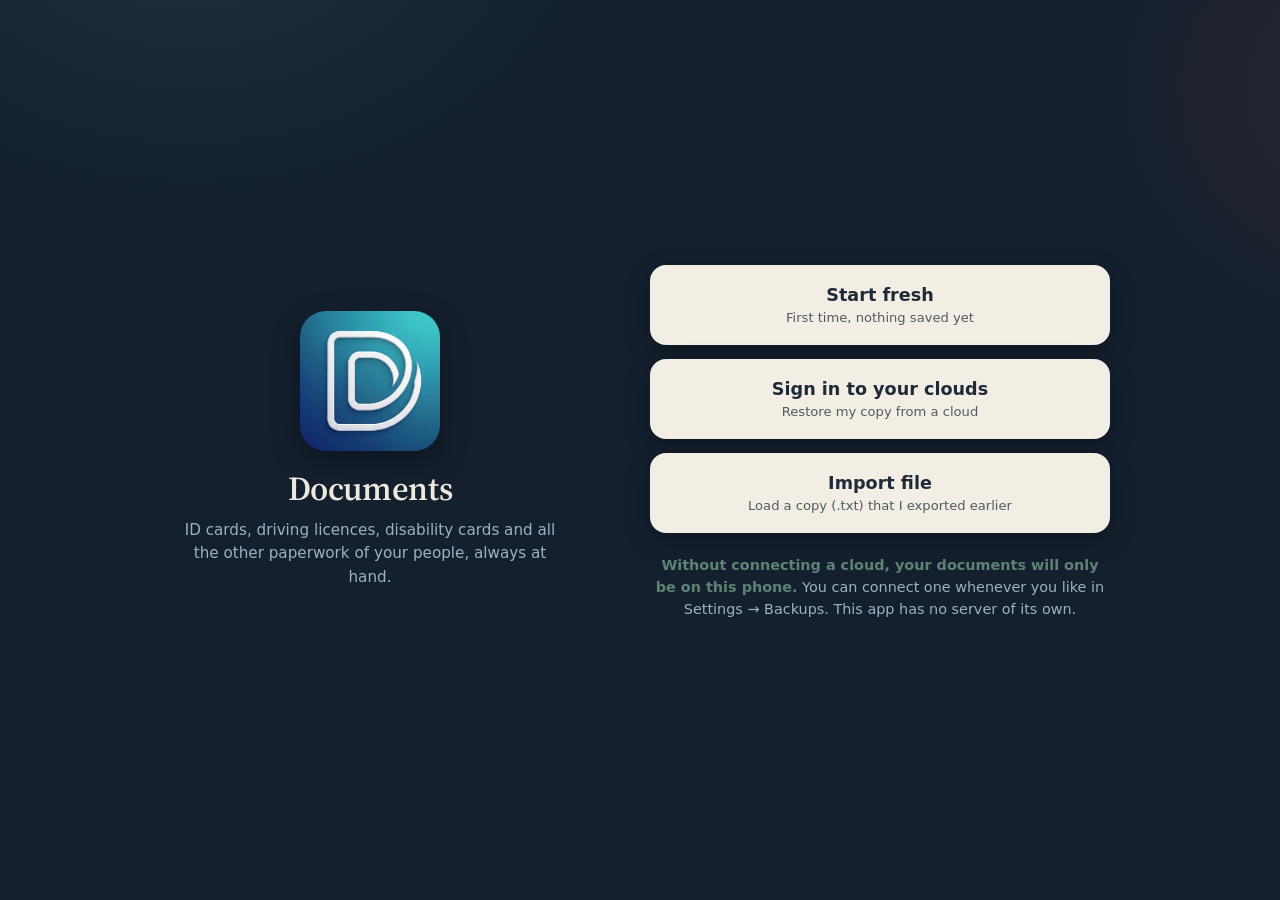
==== index.html @ f0983338 "varios Co-Authored-By: Claude Code <noreply@anthropic.com>" ====
<!DOCTYPE html>
<html lang="es">
<head>
<meta charset="UTF-8">
<meta name="viewport" content="width=device-width, initial-scale=1, viewport-fit=cover">
<title>Documentación</title>
<meta name="description" content="Gestiona el DNI, carnet de conducir, tarjeta de discapacidad y otros documentos de tu familia. Todo se guarda en tu móvil y, si quieres, también en tu propia nube.">
<meta name="theme-color" content="#14202E">
<meta name="mobile-web-app-capable" content="yes">
<meta name="apple-mobile-web-app-capable" content="yes">
<meta name="apple-mobile-web-app-status-bar-style" content="black-translucent">
<meta name="apple-mobile-web-app-title" content="Documentación">
<script>
(function(){
  try {
    var t = localStorage.getItem('documentacion_tema') || 'oscuro';
    var modo = t === 'auto' ? (window.matchMedia('(prefers-color-scheme: dark)').matches ? 'oscuro' : 'claro') : t;
    if (modo === 'claro') document.documentElement.setAttribute('data-tema', 'claro');
  } catch (e) {}
  try {
    var tx = localStorage.getItem('documentacion_texto');
    if (tx && /^(85|92|100|110|120)$/.test(tx)) document.documentElement.style.fontSize = tx + '%';
  } catch (e) {}
  try {
    // Este móvil ya tiene documentos guardados: la pantalla de bienvenida no se va a usar (el
    // script principal, más abajo, entra directo a la app). Se oculta ya mismo, antes de que el
    // navegador llegue a pintar nada: si no, cuando la carga tarda un poco (primera vez que se
    // guarda en caché el service worker, o un móvil lento) se alcanza a ver un parpadeo de la
    // bienvenida antes de pasar a los documentos.
    if (localStorage.getItem('documentacion_datos_cache')) document.documentElement.setAttribute('data-hay-datos', '1');
  } catch (e) {}
  try {
    // Primera vez de verdad en este móvil (nunca se guardó nada ni se eligió idioma). Si el
    // idioma del propio móvil ya es uno de los que tenemos, se pone solo, sin preguntar. Solo se
    // pregunta cuando el idioma del móvil es otro distinto. Con datos guardados de antes de que
    // esto existiera no se pregunta nunca (esas personas ya usan la app; pueden cambiarlo en Ajustes).
    if (!localStorage.getItem('documentacion_idioma') && !localStorage.getItem('documentacion_datos_cache')) {
      var idiomasApp = ['es', 'en', 'ca', 'it', 'fr', 'de'];
      var idiomaMovil = ((navigator.language || (navigator.languages && navigator.languages[0]) || '') + '').toLowerCase().slice(0, 2);
      if (idiomasApp.indexOf(idiomaMovil) >= 0) localStorage.setItem('documentacion_idioma', idiomaMovil);
      else document.documentElement.setAttribute('data-preguntar-idioma', '1');
    }
  } catch (e) {}
  try {
    var i = localStorage.getItem('documentacion_idioma');
    if (i === 'en' || i === 'ca' || i === 'it' || i === 'fr' || i === 'de') {
      document.documentElement.lang = i;
      // hasta que la app pone los textos en su idioma no se enseña nada (así no se ve un instante en castellano)
      var ocultar = document.createElement('style'); ocultar.id = 'ocultar-idioma'; ocultar.textContent = 'body{visibility:hidden}';
      document.head.appendChild(ocultar);
      setTimeout(function () { var o = document.getElementById('ocultar-idioma'); if (o) o.remove(); }, 2500); // por si algo falla
    }
  } catch (e) {}
  // Estilo (skin): se activa antes de pintar para que no haya parpadeo, y se cargan sus letras.
  window.__fuentesSkin = {
    pasaporte: 'family=Cormorant+Garamond:wght@600;700&family=Lato:wght@400;700&family=Cinzel:wght@700;800',
    carpeta: 'family=Bitter:wght@600;700&family=Special+Elite',
    nordico: 'family=Outfit:wght@400;500;600&family=Josefin+Sans:wght@600;700',
    bosque: 'family=Fraunces:wght@600;700&family=Nunito:wght@500;700',
    pixeles: 'family=Pixelify+Sans:wght@400&family=Press+Start+2P&family=Silkscreen:wght@400;700',
    neon: 'family=Orbitron:wght@600;800&family=Rajdhani:wght@500;600;700&family=Yellowtail',
    chicle: 'family=Fredoka:wght@500;600;700&family=Bagel+Fat+One',
    comic: 'family=Bangers&family=Comic+Neue:wght@400;700&family=Luckiest+Guy',
    metalico: 'family=Orbitron:wght@700;800&family=Share+Tech+Mono'
  };
  window.__cargarFuentesSkin = function (id) {
    var q = window.__fuentesSkin[id];
    if (!q || document.getElementById('fuentes-skin-' + id)) return;
    var l = document.createElement('link');
    l.id = 'fuentes-skin-' + id; l.rel = 'stylesheet';
    l.href = 'https://fonts.googleapis.com/css2?' + q + '&display=swap';
    document.head.appendChild(l);
  };
  // Estilos con sus propias imágenes de fondo (border-image, máscaras…): el navegador solo las
  // pide la primera vez que pinta algo que las usa, así que la primera vez que aparece un botón o
  // una ficha nuevos en la pantalla (al cambiar de pantalla, no solo al abrir la app) se ve un
  // salto mientras carga. Pidiéndolas ya (con un Image(), sin ponerlas en ningún sitio) quedan en
  // la caché de imágenes del navegador y, cuando de verdad hagan falta, se pintan al momento.
  window.__imagenesSkin = {
    metalico: ['skin-metalico-panel.webp', 'skin-metalico-marco.webp', 'skin-metalico-placa.webp', 'skin-metalico-placa-marco.webp', 'skin-metalico-placa-cat.webp', 'skin-metalico-pozo.svg', 'skin-metalico-fondo.webp']
  };
  window.__cargarImagenesSkin = function (id) {
    var lista = window.__imagenesSkin[id];
    if (!lista || window['__imagenesSkinCargadas_' + id]) return;
    window['__imagenesSkinCargadas_' + id] = true;
    lista.forEach(function (src) { var img = new Image(); img.src = src; });
  };
  try {
    var s = localStorage.getItem('documentacion_skin');
    if (s && window.__fuentesSkin[s]) { document.documentElement.setAttribute('data-skin', s); window.__cargarFuentesSkin(s); window.__cargarImagenesSkin(s); }
  } catch (e) {}
})();
</script>
<link rel="manifest" href="manifest.json">
<link rel="icon" href="icono.png">
<link rel="apple-touch-icon" href="icono.png">
<link rel="preconnect" href="https://fonts.googleapis.com">
<link rel="preconnect" href="https://fonts.gstatic.com" crossorigin>
<link href="https://fonts.googleapis.com/css2?family=Poppins:wght@600;700&family=Source+Serif+4:wght@500;600;700&display=swap" rel="stylesheet">
<script src="https://accounts.google.com/gsi/client" async defer></script>
<style>
  :root{
    --ink:#14202E;
    --ink-2:#1E2F42;
    --ink-3:#28405A;
    --paper:#F2EEE3;
    --stamp:#C1502E;
    --stamp-dark:#9C3D24;
    --seal:#5C8374;
    --amber:#C48A2E;
    --azul:#4A7BA6;
    --morado:#8A6FB0;
    --text-light:#EDE9DE;
    --text-dim:#9FB0C3;
    --text-ink:#1E2A38;
    --borde-sutil:rgba(255,255,255,.06);
    --borde:rgba(255,255,255,.14);
    --borde-fuerte:rgba(255,255,255,.22);
    --topbar-fondo:rgba(40,64,90,.92);
    --sans: 'Inter', -apple-system, BlinkMacSystemFont, 'Segoe UI', system-ui, sans-serif;
    --serif: 'Source Serif 4', 'Iowan Old Style', Georgia, 'Times New Roman', serif;
    --safe-b: env(safe-area-inset-bottom, 0px);
    --safe-t: env(safe-area-inset-top, 0px);
    /* Estilo (skin): forma, letra y detalles que cambian de un estilo a otro. Estos son los del
       estilo Clásico; cada estilo los redefine en su bloque [data-skin="…"] (más abajo). */
    --sobre-acento:var(--paper);        /* texto sobre botones de color de acento */
    --r-pill:999px;                     /* botones y etiquetas en píldora */
    --r-chip:999px;
    --r-avatar:32px;                    /* fichas de persona */
    --r-avatar-mini:12px;               /* foto de persona pequeña */
    --r-tarjeta:16px;                   /* fichas de documento, categorías, botones grandes */
    --r-miniatura:11px;
    --r-boton:10px;
    --r-campo:9px;
    --r-grupo:18px;                     /* paneles de Ajustes */
    --r-modal:18px;
    --r-caja:12px;                      /* cajitas de iconos */
    --r-marca:10px;                     /* icono de la app en la barra */
    --r-app-login:26px;
    --r-redondo:50%;                    /* botones redondos de la barra */
    --sombra-ficha:0 10px 24px rgba(0,0,0,.32);
    --fuente-marca:'Poppins', var(--sans);
    --fondo-login:
      radial-gradient(700px 500px at 15% -10%, rgba(92,131,116,.16), transparent 60%),
      radial-gradient(600px 500px at 110% 10%, rgba(193,80,46,.14), transparent 55%),
      var(--ink);
  }
  html[data-tema="claro"]{
    --ink:#F2F3F5;
    --ink-2:#E6E7EB;
    --ink-3:#D8DADF;
    --text-light:#1E2A38;
    --text-dim:#6B7280;
    --borde-sutil:rgba(20,26,36,.07);
    --borde:rgba(20,26,36,.15);
    --borde-fuerte:rgba(20,26,36,.24);
    --topbar-fondo:rgba(216,218,223,.92);
  }
  *{
    box-sizing:border-box; -webkit-tap-highlight-color:transparent;
    -webkit-touch-callout:none; user-select:none; -webkit-user-select:none;
  }
  input, textarea, [contenteditable]{ -webkit-touch-callout:default; user-select:text; -webkit-user-select:text; }
  html{ -webkit-text-size-adjust:100%; text-size-adjust:100%; }
  html,body{ height:100%; overscroll-behavior-x:contain; overscroll-behavior-y:contain; background:var(--ink); touch-action:pan-x pan-y; }
  body{
    margin:0; font-family:var(--sans); background:var(--ink); color:var(--text-light);
    -webkit-font-smoothing:antialiased; transition:background-color .2s ease, color .2s ease;
    isolation:isolate; /* para que un ::before con z-index:-1 (motivos de fondo) quede sobre el fondo propio y bajo el contenido, no oculto detrás de todo */
  }
  h1,h2,h3,.serif{ font-family:var(--serif); }
  button{ font-family:inherit; }
  img{ max-width:100%; display:block; }
  .hidden{ display:none !important; }
  .visually-hidden{ position:absolute; width:1px; height:1px; overflow:hidden; clip:rect(0 0 0 0); white-space:nowrap; }
  button:focus-visible, input:focus-visible, [tabindex]:focus-visible{ outline:2px solid var(--seal); outline-offset:2px; }
  @media (prefers-reduced-motion:reduce){ *{ animation-duration:.001ms !important; transition-duration:.001ms !important; } }

  html[data-preguntar-idioma] #vista-login{ display:none; }
  html[data-hay-datos] #vista-login{ display:none; }
  #vista-idioma{
    position:fixed; inset:0; overflow:hidden; display:flex; flex-direction:column; align-items:center; justify-content:center;
    padding:32px 24px; text-align:center; background:var(--fondo-login);
  }
  html:not([data-preguntar-idioma]) #vista-idioma{ display:none; }
  /* Contenido de las pantallas de inicio: se reduce (zoom) lo justo para caber sin scroll, ver ajustarPantallasInicio */
  .inicio-ajuste{ display:flex; flex-direction:column; align-items:center; width:100%; }
  #vista-idioma .lead-idiomas{ max-width:320px; color:var(--text-dim); line-height:1.6; margin:0 0 30px; font-size:.95rem; }
  #vista-idioma .lead-idiomas span{ display:block; }
  .btn-idioma-inicio{ display:flex; align-items:center; justify-content:center; gap:10px; }
  .bandera-idioma{ display:block; flex:none; border-radius:50%; overflow:hidden; box-shadow:0 0 0 1px rgba(0,0,0,.15); }
  .bandera-idioma svg{ display:block; width:100%; height:100%; }
  .bandera-idioma-inicio{ width:30px; height:30px; }
  #vista-login{
    position:fixed; inset:0; overflow:hidden; display:flex; flex-direction:column; align-items:center; justify-content:center;
    padding:32px 24px; text-align:center;
    background:var(--fondo-login);
  }
  .icono-login{ width:96px; height:96px; border-radius:var(--r-app-login); margin-bottom:22px; box-shadow:0 10px 28px rgba(0,0,0,.35); }
  #vista-login h1{ font-size:2.1rem; margin:0 0 10px; letter-spacing:-.01em; font-weight:600; }
  #vista-login p.lead{ max-width:320px; color:var(--text-dim); line-height:1.55; margin:0 0 30px; font-size:.95rem; }
  .btn-google{
    display:flex; align-items:center; gap:12px; background:var(--paper); color:var(--text-ink);
    border:none; border-radius:var(--r-pill); padding:14px 26px; font-size:1rem; font-weight:600;
    cursor:pointer; box-shadow:0 8px 24px rgba(0,0,0,.25);
  }
  .login-nota{ margin-top:20px; max-width:320px; font-size:.9rem; color:var(--text-dim); line-height:1.5; }
  .login-nota strong{ color:var(--seal); font-weight:600; }
  /* ===== Ajustes ===== */
  .ajustes{ display:flex; flex-direction:column; gap:18px; }
  .ajustes .asa{ width:38px; height:4px; border-radius:2px; background:var(--borde-fuerte); margin:-10px auto -4px; }
  .ajustes .ajustes-titulo{ margin:0; font-size:1.6rem; font-weight:600; letter-spacing:-.015em; line-height:1.1; }
  .ajustes .etiqueta{ margin:0 0 8px 4px; font-size:.82rem; font-weight:600; color:var(--text-dim); }

  /* El sello: estado real de las copias. Es lo único que llama la atención. */
  .ajustes .bloque-copias{ display:flex; flex-direction:column; gap:16px; }
  .ajustes .sello-copias{ display:flex; align-items:center; gap:16px; min-height:88px; }
  .sello{ --tono:var(--seal); flex:none; width:88px; height:88px; color:var(--tono); transform:rotate(-7deg); }
  .sello.ok{ --tono:var(--seal); }
  .sello.aviso{ --tono:var(--amber); }
  .sello.sin{ --tono:var(--stamp); }
  .sello.copiando{ --tono:var(--azul); }
  .sello .aro{ fill:color-mix(in srgb, var(--tono) 13%, transparent); stroke:var(--tono); stroke-width:3; }
  .sello .hilo{ fill:none; stroke:var(--tono); stroke-width:1.6; stroke-dasharray:1.5 5.5; stroke-linecap:round; }
  .sello .signo{ fill:none; stroke:var(--tono); stroke-width:5; stroke-linecap:round; stroke-linejoin:round; }
  .sello.sellar{ animation:sellar .42s cubic-bezier(.2,.9,.3,1.15) both; }
  @keyframes sellar{
    from{ transform:rotate(-17deg) scale(1.45); opacity:0; }
    to{ transform:rotate(-7deg) scale(1); opacity:1; }
  }
  .ajustes .texto-sello{ min-width:0; }
  .ajustes .titular-sello{ font-family:var(--serif); font-size:1.4rem; font-weight:600; line-height:1.12; letter-spacing:-.01em; }
  .ajustes .detalle-sello{ margin:5px 0 0; font-size:.88rem; line-height:1.4; color:var(--text-dim); }
  .ajustes .ultima-sync{ margin:8px 0 0; font-size:.76rem; line-height:1.4; color:var(--text-dim); }

  /* Listas agrupadas: un solo panel con filas separadas por una línea fina */
  .ajustes .grupo{ background:var(--ink-3); border:1px solid var(--borde-sutil); border-radius:var(--r-grupo); overflow:hidden; }
  .ajustes .grupo > * + *{ border-top:1px solid var(--borde-sutil); }
  html[data-tema="claro"] .ajustes .grupo{ background:#fff; border-color:var(--borde); }
  html[data-tema="claro"] .ajustes .fila-accion:active{ background:var(--ink); }

  .fila-prov{
    display:grid; grid-template-columns:44px minmax(0,1fr); align-items:center; column-gap:12px; row-gap:10px;
    padding:12px 14px;
  }
  .marca-prov{ width:44px; height:44px; border-radius:calc(var(--r-caja) + 1px); background:#fff; display:flex; align-items:center; justify-content:center; box-shadow:0 1px 3px rgba(0,0,0,.18); }
  .info-prov{ display:flex; flex-direction:column; min-width:0; gap:1px; }
  .info-prov strong{ font-size:.96rem; font-weight:600; color:var(--text-light); }
  .info-prov .correo-prov{ font-size:.78rem; color:var(--text-dim); overflow:hidden; text-overflow:ellipsis; white-space:nowrap; }
  .estado-prov{ display:flex; align-items:center; gap:6px; font-size:.78rem; color:var(--text-dim); }
  .estado-prov .punto-estado{ width:8px; height:8px; border-radius:50%; background:var(--text-dim); flex:none; opacity:.6; }
  .estado-prov.ok .punto-estado{ background:var(--seal); opacity:1; }
  .estado-prov.copiando .punto-estado{ background:var(--azul); opacity:1; }
  .estado-prov.aviso{ color:#E0897A; }
  .estado-prov.aviso .punto-estado{ background:var(--amber); opacity:1; }
  /* "Ver carpeta" y Conectar/Reconectar/Desconectar, uno al lado del otro, en su propia fila
     a todo el ancho de la ficha (debajo del logo también) — así el nombre/email de arriba
     tienen todo el ancho para respirar, sin un botón detrás empujándolos. */
  .fila-botones-prov{ grid-column:1/-1; display:flex; gap:8px; }
  .fila-botones-prov .btn-prov{ flex:1; }
  .btn-prov{ border-radius:var(--r-pill); padding:7px 13px; font-size:.78rem; font-weight:600; cursor:pointer; border:1px solid var(--borde); background:transparent; color:var(--text-dim); }
  .btn-prov.primario{ background:var(--stamp); border-color:var(--stamp); color:var(--sobre-acento); }
  .btn-prov:active{ transform:scale(.97); }

  .fila-accion{ display:grid; grid-template-columns:38px minmax(0,1fr); align-items:center; gap:14px; width:100%; padding:10px 14px; background:none; border:none; color:var(--text-light); text-align:left; cursor:pointer; font-size:.96rem; }
  .fila-accion:active{ background:var(--ink-2); }
  .fila-accion strong{ display:block; font-weight:600; }
  .fila-accion small{ display:block; margin-top:2px; font-size:.78rem; line-height:1.35; color:var(--text-dim); }
  .icono-accion{ width:38px; height:38px; border-radius:calc(var(--r-caja) - 1px); display:flex; align-items:center; justify-content:center; color:#fff; }
  .icono-accion.verde{ background:var(--seal); }
  .icono-accion.azul{ background:var(--azul); }
  .icono-accion.ambar{ background:var(--amber); }
  .icono-accion.morado{ background:var(--morado); }

  /* Apariencia: se elige viendo cómo queda */

  /* Cerrar sesión: una fila más de la lista, en rojo, con la versión a la derecha */
  .fila-accion.salir{ grid-template-columns:38px minmax(0,1fr) auto; }
  .fila-accion.salir strong{ color:#E0897A; }
  .icono-accion.rojo{ background:rgba(224,137,122,.16); color:#E0897A; }
  .fila-accion .version-fila{ font-size:.74rem; color:var(--text-dim); font-variant-numeric:tabular-nums; white-space:nowrap; }
  html[data-tema="claro"] .fila-accion.salir strong, html[data-tema="claro"] .estado-prov.aviso{ color:#B3432A; }
  html[data-tema="claro"] .icono-accion.rojo{ background:rgba(179,67,42,.11); color:#B3432A; }
  /* Cabecera de la hoja: el asa y el título son la zona por la que se arrastra para cerrar */
  .ajustes .cabecera-hoja{ margin:-22px -22px -4px; padding:10px 22px 4px; }
  .ajustes .cabecera-hoja .asa{ width:42px; height:5px; border-radius:3px; background:var(--borde-fuerte); margin:0 auto 12px; }
  .ajustes .fila-titulo{ display:flex; align-items:center; gap:6px; }
  .ajustes .btn-atras-ajustes{ flex:none; width:36px; height:36px; margin-left:-8px; border:none; border-radius:50%; background:none; color:var(--text-light); display:flex; align-items:center; justify-content:center; cursor:pointer; }
  .ajustes .btn-atras-ajustes:active{ background:var(--ink-3); }
  /* Al abrir Ajustes la hoja sube desde abajo (solo la animación de entrada: así no pisa el arrastre) */
  .modal.sube{ animation:subirHoja .36s cubic-bezier(.2,.85,.25,1) backwards; }
  .modal-fondo.entra{ animation:aparecerFondo .3s ease backwards; }
  @keyframes subirHoja{ from{ transform:translateY(100%); } to{ transform:translateY(0); } }
  @keyframes aparecerFondo{ from{ opacity:0; } to{ opacity:1; } }

  .icono-accion.tema{ background:linear-gradient(135deg, #1E2F42 50%, #F2EEE3 50%); }

  /* Apariencia: cada modo con una maqueta de cómo se ve la app */
  .lista-temas{ display:flex; flex-direction:column; gap:14px; }
  .opcion-tema{ position:relative; display:flex; flex-direction:column; gap:10px; width:100%; padding:10px; background:var(--ink-3); border:2px solid transparent; border-radius:calc(var(--r-grupo) + 2px); color:var(--text-light); text-align:left; cursor:pointer; }
  html[data-tema="claro"] .opcion-tema{ background:#fff; border-color:var(--borde-sutil); }
  .opcion-tema.activa{ border-color:var(--stamp); box-shadow:0 0 0 3px color-mix(in srgb, var(--stamp) 22%, transparent); }
  .opcion-tema .texto-tema{ display:block; padding:0 4px 2px; }
  .opcion-tema .texto-tema strong{ display:block; font-size:1rem; font-weight:600; }
  .opcion-tema .texto-tema small{ display:block; margin-top:2px; font-size:.8rem; color:var(--text-dim); }
  .opcion-tema .marca-tema{ position:absolute; right:14px; bottom:14px; width:24px; height:24px; border-radius:50%; border:2px solid var(--borde-fuerte); }
  .opcion-tema.activa .marca-tema{ background:var(--stamp) url("data:image/svg+xml,%3Csvg xmlns='http://www.w3.org/2000/svg' viewBox='0 0 24 24' fill='none' stroke='%23F2EEE3' stroke-width='3.4' stroke-linecap='round' stroke-linejoin='round'%3E%3Cpath d='M6 12.5l4 4 8-9'/%3E%3C/svg%3E") center/16px no-repeat; border-color:var(--stamp); }
  .maqueta{ position:relative; display:block; height:138px; border-radius:14px; overflow:hidden; border:1px solid var(--borde); }
  .maqueta .capa{ position:absolute; inset:0; display:flex; flex-direction:column; background:var(--mq-fondo); }
  .mq-oscuro{ --mq-fondo:#14202E; --mq-barra:#28405A; --mq-texto:#EDE9DE; }
  .mq-claro{ --mq-fondo:#F2F3F5; --mq-barra:#D8DADF; --mq-texto:#1E2A38; }
  .maqueta .capa.oscura{ clip-path:polygon(0 0, 58% 0, 42% 100%, 0 100%); }
  .maqueta .capa.clara{ clip-path:polygon(58% 0, 100% 0, 100% 100%, 42% 100%); }
  .mq-barra{ display:flex; align-items:center; gap:6px; height:28px; padding:0 9px; background:var(--mq-barra); flex:none; }
  .mq-logo{ width:15px; height:15px; border-radius:5px; background:#fff; }
  .mq-titulo{ flex:1; max-width:34%; height:5px; border-radius:3px; background:var(--mq-texto); opacity:.85; }
  .mq-boton{ width:14px; height:14px; border-radius:50%; background:var(--mq-fondo); }
  .mq-boton:first-of-type{ margin-left:auto; }
  .mq-cuerpo{ flex:1; display:flex; gap:12px; padding:12px 14px 0; }
  .mq-ficha{ flex:1; display:flex; flex-direction:column; align-items:center; gap:6px; }
  .mq-ficha i{ display:block; width:100%; max-width:52px; aspect-ratio:1; border-radius:14px; }
  .mq-ficha b{ display:block; width:58%; height:4px; border-radius:2px; background:var(--mq-texto); opacity:.7; }
  .mq-ficha.verde i{ background:var(--seal); }
  .mq-ficha.azul i{ background:var(--azul); }
  .mq-ficha.ambar i{ background:var(--amber); }
  .login-bloque{ display:flex; flex-direction:column; align-items:center; width:100%; max-width:320px; }
  .btn-grande{ width:100%; display:flex; flex-direction:column; align-items:center; gap:5px; background:var(--paper); color:var(--text-ink); border:none; border-radius:var(--r-tarjeta); padding:20px 16px; font-size:1.1rem; cursor:pointer; box-shadow:0 8px 24px rgba(0,0,0,.25); margin-bottom:14px; }
  .btn-grande span{ font-size:.82rem; font-weight:400; opacity:.75; }
  .titulo-recuperar{ margin:0 0 4px; font-weight:600; color:var(--text-light); font-size:.95rem; }
  .texto-recuperar{ margin:0 0 6px; color:var(--text-dim); font-size:.85rem; line-height:1.5; }
  #login-nubes .btn-google{ margin-top:10px; width:100%; justify-content:center; }
  .btn-empezar{ background:none; border:none; color:var(--text-dim); font-size:.95rem; font-weight:600; text-decoration:underline; cursor:pointer; padding:10px 14px; }
  /* Pantallas de inicio (idioma y login) en horizontal: dos columnas en vez de una torre. A la izquierda el icono y
     los textos, a la derecha los botones (los de idioma en 2 columnas). Las filas "1fr" de arriba y abajo mantienen
     la columna izquierda compacta y centrada aunque la de botones sea más alta. */
  @media (orientation:landscape) and (min-aspect-ratio:11/10){
    #vista-idioma, #vista-login{ padding:14px 36px; }
    .inicio-ajuste{ display:grid; grid-template-columns:minmax(0,1fr) minmax(0,1.15fr); grid-template-rows:1fr auto auto auto 1fr; column-gap:clamp(28px, 7vw, 80px); align-items:center; max-width:940px; margin:0 auto; }
    .inicio-ajuste > .icono-login{ grid-column:1; grid-row:2; justify-self:center; width:clamp(72px, 30vh, 140px); height:clamp(72px, 30vh, 140px); margin-bottom:14px; }
    #vista-login h1{ grid-column:1; grid-row:3; margin:0 0 8px; }
    #vista-login p.lead{ grid-column:1; grid-row:4; max-width:none; margin:0; }
    #login-inicio, #login-nubes{ grid-column:2; grid-row:1 / -1; max-width:none; }
    #vista-idioma .lead-idiomas{ grid-column:1; grid-row:3; max-width:none; margin:0; }
    #botones-idioma-inicio{ grid-column:2; grid-row:1 / -1; max-width:none; display:grid; grid-template-columns:1fr 1fr; gap:10px; }
    #botones-idioma-inicio .btn-grande{ margin-bottom:0; }
    .btn-grande{ padding:clamp(10px, 3.4vh, 20px) 16px; margin-bottom:clamp(8px, 2.2vh, 14px); }
    .login-nota{ margin-top:8px; max-width:none; }
  }
  /* Barra inferior de la portada. Sus botones reutilizan .btn-icono-top, así que cada estilo los viste como los de arriba */
  /* Fondo de la barra = --ink-2 y de cada botón = --ink-3 (el mismo escalón que usan los grupos de Ajustes
     sobre el fondo del modal) — con --topbar-fondo, muy parecido a --ink-3, los botones no se distinguían
     nada de la barra en la mayoría de estilos. */
  .barra-inferior{ display:none; position:relative; flex:none; padding:8px 10px calc(10px + var(--safe-b)); background:var(--ink-2); border-top:1px solid var(--borde-sutil); }
  #vista-app:has(#pantalla-personas:not(.hidden)) .barra-inferior,
  #vista-app:has(#pantalla-persona:not(.hidden)) .barra-inferior{ display:block; }
  body.modo-seleccion .barra-inferior{ display:none; } /* la barra de selección (fija, abajo) la sustituye */
  /* La versión queda FUERA de la barra: flota justo encima de ella (a la derecha), sin hacerla más alta */
  .barra-inferior #version-pie{ position:absolute; right:14px; bottom:100%; margin-bottom:4px; font-size:.66rem; color:var(--text-dim); opacity:.75; pointer-events:none; }
  .barra-botones{ display:flex; gap:8px; }
  .btn-icono-top.btn-barra{ flex:1; min-width:0; width:auto; height:auto; border-radius:var(--r-boton); flex-direction:column; gap:4px; padding:9px 0 8px; font-family:inherit; font-size:.68rem; font-weight:600; background:var(--ink-3); position:relative; cursor:pointer; }
  .btn-icono-top.btn-barra svg{ width:24px; height:24px; flex:none; }
  @media (orientation:landscape) and (max-height:520px){
    .barra-inferior{ padding-top:5px; padding-bottom:calc(6px + var(--safe-b)); }
    /* el punto de aviso de Ajustes va a la derecha del nombre */
    .barra-botones #bar-ajustes.aviso-nube::after{ position:static; flex:none; margin-left:-2px; top:auto; right:auto; }
    .btn-icono-top.btn-barra{ flex-direction:row; justify-content:center; gap:8px; padding:6px 0; font-size:.78rem; }
    .btn-icono-top.btn-barra svg{ width:20px; height:20px; }
  }
  /* El aviso ("Toast") sube para no quedar tapado por la barra */
  body:has(#pantalla-personas:not(.hidden)) .toast{ bottom:calc(122px + var(--safe-b)); }
  #btn-ajustes.aviso-nube::after, #bar-ajustes.aviso-nube::after{ content:''; position:absolute; top:8px; right:8px; width:10px; height:10px; border-radius:50%; background:var(--stamp); border:2px solid var(--ink-2); }

  /* Alto de la app: 100dvh, pero sin pasarse nunca del alto real medido por JS (--alto-app, ver
     ajustarAltoApp). En la app instalada en Android la ventana cambia de tamaño justo después de
     abrir (barras del sistema) y en algunos móviles 100dvh se queda con el valor de antes: la app
     medía más que la pantalla y la barra de abajo quedaba metida detrás de la de navegación. */
  #vista-app{ height:100dvh; height:min(100dvh, var(--alto-app, 100dvh)); overflow:hidden; display:flex; flex-direction:column; max-width:560px; margin:0 auto; }
  @media (orientation:landscape){
    #vista-app{ max-width:100%; }
  }

  .topbar{
    position:sticky; top:0; z-index:10;
    display:flex; align-items:center; gap:10px;
    padding:calc(12px + var(--safe-t)) 16px 12px;
    background:var(--topbar-fondo); backdrop-filter:blur(10px);
    border-bottom:1px solid var(--borde-sutil);
    /* Mismo fallo de renderizado que en los avatares: position:sticky +
       backdrop-filter puede dejar una línea sin pintar bien justo en el
       borde superior, pegada a la barra de estado de Android. Forzar su
       propia capa de composición evita el hueco. */
    transform:translateZ(0);
  }
  /* La versión va abajo a la derecha de la pantalla principal, fuera de la barra de arriba */
  #version-pie{ position:fixed; right:14px; bottom:calc(8px + var(--safe-b)); font-size:.66rem; color:var(--text-dim); opacity:.75; pointer-events:none; z-index:5; }
  .topbar .marca{ display:flex; align-items:center; gap:8px; font-family:var(--serif); font-size:1.1rem; font-weight:600; flex:1; min-width:0; }
  .topbar .marca span#titulo-topbar{
    flex:1; min-width:0; line-height:1.15;
    overflow:hidden; text-overflow:ellipsis; white-space:nowrap;
    font-family:var(--fuente-marca); letter-spacing:.01em;
  }
  /* Centrado solo en la portada (el nombre de la app); el nombre de una persona o categoría
     se queda pegado al avatar, como estaba antes (ver ajustarTituloTopbar). */
  .topbar .marca span#titulo-topbar.centrado{ text-align:center; }
  /* Nombre largo: se reparte en dos líneas (ajustarTituloTopbar) */
  .topbar .marca span#titulo-topbar.dos-lineas{ display:-webkit-box; -webkit-box-orient:vertical; -webkit-line-clamp:2; white-space:normal; line-height:1.2; overflow:hidden; max-height:calc(2.4em + 7px); padding-bottom:5px; margin-bottom:-5px; }
  .topbar .avatar-persona{ width:44px; height:44px; font-size:1rem; border-radius:var(--r-avatar-mini); flex:none; box-shadow:none; }
  .btn-icono-top{
    background:var(--ink-2); border:none; color:var(--text-light); width:44px; height:44px; border-radius:var(--r-redondo);
    display:flex; align-items:center; justify-content:center; cursor:pointer; flex:none; position:relative;
  }
  .btn-volver{
    background:none; border:none; color:var(--text-light); width:38px; height:38px; border-radius:50%;
    display:flex; align-items:center; justify-content:center; cursor:pointer; flex:none; margin-left:-6px;
  }
  .btn-volver:active{ background:var(--ink-2); }

  .banner-instalar{
    display:flex; align-items:center; gap:10px;
    background:var(--ink-2); border-bottom:1px solid var(--borde-sutil);
    padding:10px 16px; font-size:.8rem; color:var(--text-dim);
  }
  .banner-instalar span{ flex:1; line-height:1.35; }
  .banner-instalar #btn-banner-instalar{
    flex:none; background:var(--stamp); color:var(--sobre-acento); border:none; border-radius:calc(var(--r-boton) - 2px);
    padding:8px 14px; font-size:.8rem; font-weight:600; cursor:pointer;
  }
  .btn-banner-cerrar{
    flex:none; background:none; border:none; color:var(--text-dim); padding:6px; cursor:pointer;
    display:flex; align-items:center; justify-content:center;
  }

  main{
    flex:1; min-height:0; overflow-y:auto; -webkit-overflow-scrolling:touch; overscroll-behavior-y:contain;
    padding:18px 16px calc(24px + var(--safe-b));
  }
  @media (orientation:landscape){
    main{ max-width:960px; margin:0 auto; width:100%; }
  }

  #pantalla-personas{ display:flex; flex-direction:column; min-height:100%; }
  .grid-personas{
    display:grid; grid-template-columns:repeat(2, 1fr); gap:10px 18px; position:relative;
  }
  @media (orientation:landscape){
    .grid-personas{ grid-template-columns:repeat(4, 1fr); }
  }
  .grid-personas.pocas{
    display:flex; flex-direction:column; align-items:center; gap:10px;
    width:100%; max-width:260px; margin:auto;
  }
  .grid-personas.centrado{ margin:auto 0; }
  .grid-personas.vacio{ display:flex; margin:auto; width:100%; }
  .grid-personas.pocas.tres{ gap:14px; max-width:200px; }
  .grid-personas.pocas.tres .avatar-persona{ max-width:150px; }
  @media (orientation:landscape){
    .grid-personas.pocas{ flex-direction:row; justify-content:center; max-width:none; }
    .grid-personas.pocas .persona-tile{ width:210px; }
    .grid-personas.pocas.tres{ max-width:none; gap:24px; }
    .grid-personas.pocas.tres .persona-tile{ width:150px; }
  }

  .grid-personas.modo-categorias{ display:flex; flex-direction:column; gap:12px; max-width:none; width:100%; margin:0; }
  .categoria-barra{
    display:flex; align-items:center; width:100%; min-height:64px; padding:16px 20px; border-radius:var(--r-tarjeta);
    border:none; cursor:pointer; color:#fff; font-family:var(--serif); font-weight:600; font-size:1.08rem;
    text-align:left; box-shadow:0 6px 16px rgba(0,0,0,.22);
    touch-action:none; -webkit-touch-callout:none; -webkit-user-select:none; user-select:none;
  }
  .categoria-barra.arrastrando-tile{
    z-index:30; cursor:grabbing; transition:none; pointer-events:none;
    box-shadow:0 16px 34px rgba(0,0,0,.4); outline:2px solid var(--stamp); outline-offset:3px;
  }
  .categoria-barra-nombre{
    flex:1; min-width:0; background:none; border:none; color:inherit; font:inherit;
    text-align:left; cursor:pointer; padding:0; overflow:hidden; text-overflow:ellipsis; white-space:nowrap;
  }
  .icon-btn-cat-bar{
    flex:none; width:32px; height:32px; margin-left:8px; border-radius:50%; border:none; cursor:pointer;
    background:rgba(255,255,255,.22); color:#fff; display:flex; align-items:center; justify-content:center;
  }
  .icon-btn-cat-bar:active{ background:rgba(255,255,255,.4); }

  /* Rueda de color para elegir el de una categoría: un círculo con todo el abanico de tonos
     (conic-gradient), sin barra de saturación ni de brillo aparte — solo importa en qué ángulo
     se toca, la saturación y la luminosidad quedan fijas para que el texto blanco de encima
     (fichas, chips, la propia barra) siempre tenga contraste de sobra. */
  .rueda-color-cont{ position:relative; width:220px; height:220px; margin:4px auto 20px; touch-action:none; }
  .rueda-color{
    width:100%; height:100%; border-radius:50%; cursor:pointer; touch-action:none;
    background:
      radial-gradient(circle, #fff 0%, rgba(255,255,255,0) 100%),
      conic-gradient(from 0deg, hsl(0 92% 45%), hsl(60 92% 45%), hsl(120 92% 45%), hsl(180 92% 45%), hsl(240 92% 45%), hsl(300 92% 45%), hsl(360 92% 45%));
    box-shadow:0 6px 18px rgba(0,0,0,.28);
  }
  .rueda-color-selector{
    position:absolute; width:24px; height:24px; margin:-12px; border-radius:50%;
    border:3px solid #fff; box-shadow:0 0 0 1px rgba(0,0,0,.35), 0 2px 6px rgba(0,0,0,.3);
    pointer-events:none;
  }
  .rueda-color-muestra{ width:100%; height:52px; border-radius:var(--r-campo); margin:0 0 20px; border:1px solid var(--borde); }
  .categoria-barra-nueva{
    display:flex; align-items:center; justify-content:center; gap:8px; width:100%; min-height:56px;
    padding:14px 20px; border-radius:var(--r-tarjeta); border:2px dashed var(--borde); background:none;
    color:var(--text-dim); cursor:pointer; font-family:var(--serif); font-weight:600; font-size:1rem;
  }
  .categoria-barra-nueva:active{ background:var(--ink-2); }

  .persona-tile{
    color:var(--text-light);
    touch-action:none;
    -webkit-touch-callout:none; -webkit-user-select:none; user-select:none;
    display:flex; flex-direction:column; align-items:center; gap:8px; padding:4px; width:100%; min-width:0;
  }
  /* El hueco del nombre mide SIEMPRE una línea (--altura-nombre), sea el nombre largo o corto: así
     todas las fichas de persona miden lo mismo y la separación de una a la siguiente no cambia
     según cuánto ocupe el nombre. Los estilos que le cambian la letra o le ponen marco/relleno
     al nombre redefinen --altura-nombre con la altura de su línea más lo que añaden. */
  .persona-tile-clic{
    background:none; border:none; color:inherit; font:inherit; cursor:pointer; padding:0;
    display:grid; grid-template-columns:minmax(0,1fr); grid-template-rows:auto var(--altura-nombre, calc(.95rem * 1.2));
    justify-items:center; row-gap:10px; width:100%; min-width:0;
  }
  .persona-tile-clic > .nombre-persona{ align-self:start; }
  .acciones-persona-tile{ display:flex; gap:8px; }
  .icon-btn-persona-tile{
    width:30px; height:30px; border-radius:50%; border:none; cursor:pointer;
    background:var(--ink-3); color:var(--text-dim); display:flex; align-items:center; justify-content:center;
  }
  .icon-btn-persona-tile:active{ background:var(--ink-2); color:var(--text-light); }
  .icon-btn-persona-tile:last-child{ color:#E0897A; }
  .avatar-persona.avatar-nueva-persona{
    background:none !important; box-shadow:none; border:2px dashed var(--borde); color:var(--text-dim);
  }
  .avatar-persona{
    width:100%; aspect-ratio:1/1; max-width:210px; border-radius:var(--r-avatar); flex:none;
    display:flex; align-items:center; justify-content:center;
    font-family:var(--serif); font-weight:600; font-size:clamp(1.8rem, 9vw, 2.6rem); color:var(--ink);
    background-size:cover; background-position:center;
    box-shadow:var(--sombra-ficha);
    position:relative;
    /* En algunos móviles Android, el navegador a veces deja una línea
       fina sin recortar en el borde redondeado (se ve un hilo del fondo
       de la página por encima de la foto), que desaparece con cualquier
       repintado forzado (p. ej. cambiar de tema) y vuelve más tarde.
       Forzar aquí su propia capa de composición evita que reutilice un
       recorte "sucio" de una capa vecina. */
    transform:translateZ(0);
  }
  .aviso-caducidad-persona{
    position:absolute; bottom:8%; right:8%; width:34%; height:34%; min-width:26px; min-height:26px; max-width:42px; max-height:42px;
    border-radius:50%; border:2px solid var(--ink); color:#fff;
    display:flex; align-items:center; justify-content:center;
  }
  .aviso-caducidad-persona.aviso{ background:#C77B22; }
  .aviso-caducidad-persona.caducado{ background:#E5342A; }
  .persona-tile .nombre-persona{
    font-size:.95rem; font-weight:600; text-align:center; max-width:100%; line-height:1.2;
    overflow:hidden; overflow-wrap:anywhere; display:-webkit-box; -webkit-box-orient:vertical; -webkit-line-clamp:1;
  }
  .persona-tile.arrastrando-tile{
    z-index:30; cursor:grabbing; transition:none; pointer-events:none;
  }
  .persona-tile.arrastrando-tile .avatar-persona{
    box-shadow:0 16px 34px rgba(0,0,0,.4); outline:2px solid var(--stamp); outline-offset:3px;
  }

  /* Aviso de la primera vez en cada modo de inicio: cómo cambiar al otro (el icono es el mismo del botón de la barra de abajo) */
  .tutorial-modo{ display:flex; align-items:center; gap:12px; margin:0 0 18px; padding:12px 14px; background:var(--ink-2); border:1px solid var(--borde); border-radius:var(--r-tarjeta); color:var(--text-light); font-size:.9rem; line-height:1.45; }
  .tutorial-modo .tuto-texto{ flex:1; min-width:0; }
  .tutorial-modo .tuto-icono{ display:inline-flex; align-items:center; justify-content:center; width:34px; height:34px; margin:0 2px; border-radius:var(--r-redondo); background:var(--ink-3); vertical-align:middle; }
  .tutorial-modo .tuto-cerrar{ flex:none; background:none; border:none; color:var(--stamp); font-weight:700; font-size:.88rem; padding:8px 4px; cursor:pointer; }
  .estado-vacio{ text-align:center; padding:60px 20px; color:var(--text-dim); }
  .estado-vacio svg{ opacity:.4; margin-bottom:14px; }
  /* Dibujo del botón dentro de una frase (mismo aspecto que el botón de la barra de arriba) */
  .estado-vacio .icono-boton-inline{ border:none; padding:0; cursor:pointer; display:inline-flex; align-items:center; justify-content:center; width:36px; height:36px; margin:2px 4px; border-radius:var(--r-redondo); background:var(--ink-2); color:var(--text-light); vertical-align:middle; }
  .estado-vacio .icono-boton-inline:active{ background:var(--ink-3); }
  .estado-vacio .icono-boton-inline svg{ opacity:1; margin:0; }
  .estado-vacio p{ margin:0 0 18px; font-size:.9rem; line-height:1.5; }
  .estado-vacio .btn-primario{ display:inline-block; width:auto; padding:11px 22px; }
  /* Primer botón de "añadir" cuando aún no hay nada: la ficha de persona o el botón de categoría, centrados bajo el texto */
  .estado-vacio .persona-tile{ width:150px; margin:8px auto 0; }
  .estado-vacio :is(.persona-tile, .categoria-barra-nueva) svg{ opacity:1; margin:0; }
  .estado-vacio .categoria-barra-nueva{ width:100%; max-width:320px; margin:8px auto 0; justify-content:center; display:flex; align-items:center; gap:8px; }

  .estado-carga{
    display:flex; flex-direction:column; align-items:center; justify-content:center;
    padding:80px 20px; color:var(--text-dim); gap:14px; text-align:center;
  }
  .spinner{ width:24px; height:24px; border-radius:50%; border:2.5px solid var(--borde); border-top-color:var(--seal); animation:girar .8s linear infinite; }
  @keyframes girar{ to{ transform:rotate(360deg); } }

  .chips-categorias{
    display:flex; gap:7px; overflow-x:auto; padding:6px; margin:-6px -6px 14px;
    -ms-overflow-style:none; scrollbar-width:none;
    /* el padding de 6px por los cuatro lados (compensado con margen negativo arriba/lados, para que
       no se note el hueco) es sitio de sobra para el aro del chip activo — si no, overflow-x:auto
       también recorta en vertical y por los lados, y el aro se veía cortado. */
  }
  .chips-categorias::-webkit-scrollbar{ display:none; }
  /* Al deslizar a otra persona/categoría (o a otra página de un documento, en el visor) el
     contenido entra desde el lado hacia el que se ha deslizado */
  #pantalla-persona.desliza-der, #visor-cuerpo.desliza-der{ animation:entra-der .26s ease-out; }
  #pantalla-persona.desliza-izq, #visor-cuerpo.desliza-izq{ animation:entra-izq .26s ease-out; }
  @keyframes entra-der{ from{ transform:translateX(44px); opacity:0; } to{ transform:none; opacity:1; } }
  @keyframes entra-izq{ from{ transform:translateX(-44px); opacity:0; } to{ transform:none; opacity:1; } }
  @media (prefers-reduced-motion:reduce){ #pantalla-persona.desliza-der, #pantalla-persona.desliza-izq, #visor-cuerpo.desliza-der, #visor-cuerpo.desliza-izq{ animation:none; } }

  .aviso-caducidad-banner{
    display:flex; align-items:center; justify-content:center; padding:11px 14px; margin:-4px 0 16px;
    border-radius:var(--r-boton); font-size:.85rem; font-weight:600; color:#fff; text-align:center;
  }
  .aviso-caducidad-banner{ cursor:pointer; gap:8px; }
  .aviso-caducidad-banner .banner-placa{ display:inline-flex; align-items:center; gap:8px; }
  .categoria-barra .aviso-caducidad-persona{ position:static; flex:none; width:32px; height:32px; min-width:0; min-height:0; max-width:none; max-height:none; margin-left:8px; cursor:pointer; }
  .aviso-caducidad-banner:active{ filter:brightness(.92); }
  .aviso-caducidad-banner .banner-flecha{ font-size:1.3em; line-height:1; margin-top:-2px; }
  .aviso-caducidad-banner.aviso{ background:#C77B22; }
  .aviso-caducidad-banner.caducado{ background:#E5342A; }

  .chip{
    flex:none; display:flex; align-items:center; gap:6px;
    background:var(--ink-2); border:1px solid transparent; color:var(--text-dim);
    padding:7px 13px; border-radius:var(--r-chip); font-size:.8rem; cursor:pointer; white-space:nowrap;
  }
  .chip.activo{ background:var(--ink-3); color:var(--text-light); border-color:var(--stamp); font-weight:700; box-shadow:0 0 0 1px var(--stamp); }
  /* Chip de una categoría real (no "Todos"): fondo sólido de su propio color, igual de
     intenso que los botones grandes de categoría de la pantalla de inicio (.categoria-barra).
     La que está activa se distingue con un aro doble bien marcado (no solo un cambio de opacidad,
     que con colores ya vivos apenas se notaba) y la letra en negrita. */
  .chip-categoria{ color:#fff; opacity:.62; }
  .chip-categoria.activo{ opacity:1; font-weight:700; box-shadow:0 0 0 2px var(--ink-2), 0 0 0 4.5px rgba(255,255,255,.95); }

  .grupo-documentos{ margin-bottom:26px; }
  .grupo-documentos:last-child{ margin-bottom:0; }
  .titulo-grupo{
    font-size:.88rem; font-weight:700; text-transform:uppercase; letter-spacing:.04em;
    color:var(--text-dim); margin:0 0 10px; padding-left:2px;
    display:flex; align-items:center; gap:7px;
  }
  .titulo-grupo .punto-grupo{ width:8px; height:8px; border-radius:50%; background:currentColor; flex:none; }
  .titulo-grupo .avatar-mini-grupo{ width:30px; height:30px; max-width:none; border-radius:50%; flex:none; box-shadow:none; }

  /* Las fichas de una misma categoría comparten color de fondo, así que hace falta un hueco
     claro entre un documento y el siguiente para que no parezcan uno solo. Las páginas de un
     mismo documento (modo desplegado) sí van muy juntas: así se agrupan a simple vista. */
  .lista-docs{ display:flex; flex-direction:column; gap:5px; }
  .lista-docs .doc-fila.inicio-doc:not(:first-child){ margin-top:19px; }
  @media (orientation:landscape){
    .lista-docs{ display:grid; grid-template-columns:repeat(2, 1fr); gap:12px; }
    /* En apaisado las fichas ya van en dos columnas, cada una con su hueco a los lados: no
       hace falta el margen extra (y además descuadraría las filas de la cuadrícula). */
    .lista-docs .doc-fila.inicio-doc:not(:first-child){ margin-top:0; }
    /* En apaisado todas las fichas vuelven a la proporción fija, aunque
       la foto sea vertical (el !important pisa el aspect-ratio que el
       JS le pone a las verticales para el modo vertical de la pantalla),
       enseñando solo la parte de arriba de la foto en vez de recortar
       por el centro. */
    .doc-fila .miniatura{ aspect-ratio:16/10 !important; }
    .doc-fila .miniatura img{ object-position:top; }
  }

  .doc-fila{
    display:flex; flex-direction:column; width:100%;
    background:color-mix(in srgb, var(--color-categoria, var(--ink-2)) 75%, var(--ink-2));
    border:none; border-radius:var(--r-tarjeta); overflow:hidden;
    /* Sombra suave: dos fichas seguidas del mismo color se leen como dos tarjetas separadas
       y no como una mancha continua. Los estilos que ponen su propia sombra la pisan. */
    box-shadow:0 5px 12px rgba(0,0,0,.24);
    cursor:pointer; text-align:left;
  }
  /* Aviso de caducidad: como cada ficha ya lleva el color de su categoría, el aviso no puede ser un color de
     fondo. Es un sello de tinta en la esquina de la miniatura (como un sello de aduana sobre un documento
     caducado), con la palabra "CADUCADO" o "POR CADUCAR". La ficha conserva el color de su categoría. */
  .cinta-caducidad{
    position:absolute; top:12px; left:12px; z-index:2; pointer-events:none;
    display:inline-flex; align-items:center; padding:6px 12px; border:3px solid currentColor; border-radius:8px;
    font-family:var(--sans); font-size:.92rem; font-weight:800; letter-spacing:.05em; text-transform:uppercase;
    transform:rotate(-8deg); background:rgba(0,0,0,.85);
    box-shadow:0 0 0 1px color-mix(in srgb, currentColor 30%, transparent) inset, 0 2px 6px rgba(0,0,0,.5);
  }
  .cinta-caducidad.caducado{ color:#FF5449; }
  .cinta-caducidad.aviso{ color:#FFC24B; font-size:.8rem; }
  .doc-fila .miniatura{
    width:auto; margin:8px 8px 0; aspect-ratio:16/10; position:relative;
    background:var(--ink-3); overflow:hidden; display:flex; align-items:center; justify-content:center;
    border-radius:var(--r-miniatura);
  }
  .doc-fila .miniatura img{
    width:100%; height:100%; object-fit:cover; pointer-events:none;
    -webkit-touch-callout:none; -webkit-user-select:none; user-select:none; -webkit-user-drag:none;
  }
  .doc-fila .miniatura .icono-pdf{ color:var(--text-dim); }
  .marca-paginas{
    position:absolute; bottom:6px; right:6px; min-width:20px; height:20px; padding:0 6px; border-radius:999px;
    background:rgba(0,0,0,.55); color:#fff; font-size:.72rem; font-weight:700;
    display:flex; align-items:center; justify-content:center;
  }
  /* Selección de documentos: tres señales a la vez para que se note de un vistazo —el círculo
     de arriba a la derecha (vacío mientras no está marcado, relleno y con el visto cuando sí),
     el aro alrededor de la ficha entera y un velo de color sobre la miniatura. */
  .check-seleccion{
    display:none; position:absolute; top:9px; right:9px; z-index:2; width:38px; height:38px; border-radius:50%;
    background:rgba(0,0,0,.38); border:3px solid #fff; color:var(--sobre-acento);
    box-shadow:0 2px 8px rgba(0,0,0,.45);
    align-items:center; justify-content:center;
    transition:background .14s ease, border-color .14s ease, transform .14s ease;
  }
  .check-seleccion svg{
    width:22px; height:22px; stroke-width:3.4; opacity:0; transform:scale(.4);
    transition:opacity .14s ease, transform .14s cubic-bezier(.2,.9,.3,1.3);
  }
  body.modo-seleccion .check-seleccion{ display:flex; }
  .doc-fila.seleccionada .check-seleccion{ background:var(--stamp); border-color:#fff; transform:scale(1.08); }
  .doc-fila.seleccionada .check-seleccion svg{ opacity:1; transform:none; }
  .doc-fila.seleccionada{ outline:4px solid var(--stamp); outline-offset:1px; }
  .doc-fila.seleccionada .miniatura::before{
    content:''; position:absolute; inset:0; pointer-events:none;
    background:color-mix(in srgb, var(--stamp) 30%, transparent);
  }
  .barra-seleccion{
    position:fixed; left:0; right:0; bottom:0; z-index:45;
    display:flex; align-items:center; gap:12px;
    background:var(--ink-2); border-top:1px solid var(--borde-sutil);
    padding:12px 16px calc(12px + var(--safe-b));
  }
  .barra-seleccion span{ flex:1; font-size:.88rem; color:var(--text-light); }
  .barra-seleccion .btn-primario{ width:auto; padding:10px 20px; }
  .barra-seleccion .btn-primario:disabled{ opacity:.5; }
  .doc-fila .miniatura .skeleton{
    position:absolute; inset:0; background:linear-gradient(90deg, var(--ink-3) 25%, var(--ink-2) 37%, var(--ink-3) 63%);
    background-size:400% 100%; animation:brillo 1.4s ease infinite;
  }
  @keyframes brillo{ 0%{background-position:100% 0;} 100%{background-position:0 0;} }

  .doc-fila .info{
    padding:12px 14px 14px; min-width:0;
    display:flex; align-items:center; justify-content:space-between; gap:10px;
  }
  .doc-fila .doc-nombre{ font-size:.95rem; font-weight:600; color:var(--text-light); margin:0; overflow:hidden; text-overflow:ellipsis; white-space:nowrap; min-width:0; flex:1; }
  .doc-fila .badge-mini{
    display:inline-block; flex:none; font-size:.78rem; font-weight:700; padding:3px 9px; border-radius:var(--r-chip);
    background:var(--ink-3); color:var(--text-dim);
  }

  /* Días que faltan / desde cuándo caducó: fondo oscuro semitransparente para leerse sobre el color de la categoría */
  .doc-fila .badge-mini.aviso, .doc-fila .badge-mini.caducado{ background:rgba(0,0,0,.3); color:#fff; }

  #visor-completo{
    position:fixed; inset:0; background:#0A0F14; z-index:60;
    display:flex; flex-direction:column;
  }
  .visor-topbar{
    display:flex; align-items:center; gap:10px;
    padding:calc(12px + var(--safe-t)) 12px 12px;
  }
  .visor-topbar .espaciador{ flex:1; }
  .visor-topbar .titulo{ font-size:.85rem; color:var(--text-light); overflow:hidden; text-overflow:ellipsis; white-space:nowrap; max-width:45vw; }
  .visor-cuerpo{
    flex:1; min-height:0; display:flex; align-items:center; justify-content:center; overflow:hidden; padding:0 12px;
    touch-action:none; /* el zoom con doble toque/pellizco lo gestiona activarZoomVisor() a mano, sin el del navegador */
    background:#0A0F14; /* mismo fondo que #visor-completo, a prueba de que algún repintado deje ver lo de detrás */
  }
  .visor-cuerpo img{
    max-width:100%; max-height:100%; object-fit:contain; border-radius:6px; pointer-events:none;
    -webkit-touch-callout:none; -webkit-user-select:none; user-select:none; -webkit-user-drag:none;
    /* Capa de composición propia para la imagen: sin esto, al hacer zoom con el pellizco (sobre todo
       quitando zoom) el navegador puede dejar restos/rayas del fotograma anterior en el hueco que
       queda alrededor de la imagen en vez de repintarlo limpio. (will-change, no transform:translateZ(0)
       a secas en la hoja de estilos — activarZoomVisor pone su propio transform por JS en cada
       cambio, y lo pisaría sin enterarse.) */
    will-change:transform;
  }
  .visor-pdf{ display:flex; flex-direction:column; align-items:center; gap:16px; color:var(--text-dim); text-align:center; padding:20px; }
  @media (orientation:landscape) and (max-height:520px){
    .visor-topbar{ padding-top:8px; padding-bottom:8px; }
  }

  .input-busqueda{
    flex:1; min-width:0; background:var(--ink-3); border:1px solid var(--borde); color:var(--text-light);
    border-radius:var(--r-campo); padding:10px 12px; font-size:.92rem; -webkit-appearance:none; appearance:none;
  }
  .input-busqueda::-webkit-search-decoration, .input-busqueda::-webkit-search-cancel-button,
  .input-busqueda::-webkit-search-results-button, .input-busqueda::-webkit-search-results-decoration{
    -webkit-appearance:none; appearance:none;
  }
  .busqueda-resultados{ flex:1; min-height:0; overflow-y:auto; overscroll-behavior-y:contain; padding:8px 16px calc(16px + var(--safe-b)); }

  .galeria-paginas{
    flex:1; min-height:0; overflow-y:auto; overscroll-behavior-y:contain; padding:4px 12px calc(16px + var(--safe-b));
    display:flex; flex-direction:column; gap:10px;
  }
  @media (orientation:landscape){
    .galeria-paginas{ display:grid; grid-template-columns:repeat(2, 1fr); gap:12px; }
    .galeria-pagina .miniatura{ aspect-ratio:16/10 !important; }
    .galeria-pagina .miniatura img{ object-position:top; }
  }
  .galeria-pagina{
    display:flex; flex-direction:column; width:100%; background:color-mix(in srgb, var(--color-categoria, var(--ink-2)) 75%, var(--ink-2));
    border:none; border-radius:var(--r-tarjeta); overflow:hidden; cursor:pointer; text-align:left;
    touch-action:none; -webkit-touch-callout:none; -webkit-user-select:none; user-select:none;
  }
  /* El touch-action:none de arriba es imprescindible: esta ficha vive DENTRO de su propio
     contenedor con scroll (galeria-cuerpo, a diferencia de las fichas de persona/categoría, que
     scrollean por "main" y no por su propia cuadrícula) — sin él, el navegador coge el gesto para
     hacer scroll nativo a mitad de la pulsación larga y deja de entregar pointermove a partir de
     ahí (el arrastre parecía "activarse" pero nunca intercambiaba las fichas). */
  /* Mantener pulsada una página para arrastrarla y cambiar el orden (habilitarArrastreTiles) */
  .galeria-pagina.arrastrando-tile{
    z-index:30; cursor:grabbing; transition:none; pointer-events:none;
    box-shadow:0 16px 34px rgba(0,0,0,.4); outline:2px solid var(--stamp); outline-offset:3px;
  }
  .galeria-pagina .miniatura{
    width:auto; margin:8px 8px 0; aspect-ratio:16/10; position:relative;
    background:var(--ink-3); overflow:hidden; display:flex; align-items:center; justify-content:center;
    border-radius:var(--r-miniatura);
  }
  .galeria-pagina .miniatura img{ width:100%; height:100%; object-fit:cover; pointer-events:none; }
  .galeria-pagina .miniatura .icono-pdf{ color:var(--text-dim); }
  .galeria-pagina-nombre{
    padding:10px 12px 12px; margin:0; font-size:.88rem; font-weight:600; color:var(--text-light);
    overflow:hidden; text-overflow:ellipsis; white-space:nowrap;
  }

  .modal-fondo{
    position:fixed; inset:0; background:rgba(10,15,20,.62); display:flex; align-items:flex-end; justify-content:center;
    z-index:65; backdrop-filter:blur(2px);
  }
  @media (min-width:600px){ .modal-fondo{ align-items:center; } }
  .modal{
    background:var(--ink-2); color:var(--text-light); width:100%; max-width:440px;
    border-radius:var(--r-modal) var(--r-modal) 0 0; padding:22px 22px calc(22px + var(--safe-b)); max-height:88dvh; overflow-y:auto;
  }
  @media (min-width:600px){ .modal{ border-radius:var(--r-modal); } }
  .modal h3{ margin:0 0 18px; font-size:1.1rem; font-weight:600; }
  .campo{ margin-bottom:16px; }
  /* Fecha: se escribe a la izquierda, botón de calendario a la derecha (el <input type="date"> real va oculto) */
  .campo-fecha{ position:relative; display:flex; gap:8px; align-items:stretch; border-radius:var(--r-campo); }
  .campo-fecha .fecha-marco{ position:relative; flex:1; min-width:0; display:flex; }
  /* Letra de ancho fijo: cada cifra ocupa siempre el mismo hueco y las barras quedan siempre en la misma columna */
  .campo .campo-fecha .fecha-texto{ flex:1; min-width:0; width:auto; font-family:ui-monospace, 'SF Mono', Menlo, Consolas, 'Roboto Mono', monospace; font-size:.95rem; letter-spacing:.04em; }
  /* Capa con el formato en gris, encima del campo (no recibe toques): la parte ya escrita se oculta y el resto se ve */
  .campo-fecha .fecha-fantasma{
    position:absolute; inset:0; padding:11px 12px; border:1px solid transparent; display:flex; align-items:center; white-space:pre;
    font-family:ui-monospace, 'SF Mono', Menlo, Consolas, 'Roboto Mono', monospace; font-size:.95rem; letter-spacing:.04em; color:var(--text-dim); opacity:.7; pointer-events:none;
  }
  .campo-fecha .fantasma-escrito{ visibility:hidden; }
  .campo-fecha .fantasma-barra{ color:var(--text-light); opacity:.75; }
  .campo-fecha .fecha-calendario{
    flex:none; width:46px; border:1px solid var(--borde); border-radius:var(--r-campo); background:var(--ink-3);
    color:var(--text-light); display:flex; align-items:center; justify-content:center; cursor:pointer; padding:0;
  }
  .campo-fecha .fecha-calendario:active{ background:var(--ink-2); }
  .campo .campo-fecha .fecha-oculta{ position:absolute; right:0; bottom:0; width:1px; height:1px; padding:0; border:0; opacity:0; pointer-events:none; }
  .campo-fecha.fecha-error .fecha-texto{ border-color:#E5342A; box-shadow:0 0 0 2px rgba(229,52,42,.35); }
  .campo label{ display:block; font-size:.8rem; color:var(--text-dim); margin-bottom:6px; }
  .campo input[type=text], .campo input[type=date], .campo input[type=search], .campo select{
    width:100%; background:var(--ink-3); border:1px solid var(--borde);
    color:var(--text-light); border-radius:var(--r-campo); padding:11px 12px; font-size:.92rem;
  }
  .campo input[type=search]{
    -webkit-appearance:none; appearance:none;
  }
  .campo input[type=search]::-webkit-search-decoration,
  .campo input[type=search]::-webkit-search-cancel-button,
  .campo input[type=search]::-webkit-search-results-button,
  .campo input[type=search]::-webkit-search-results-decoration{
    -webkit-appearance:none; appearance:none;
  }
  .check-aviso{
    display:flex; align-items:center; gap:10px; margin:2px 0 16px;
    font-size:.86rem; color:var(--text-light); cursor:pointer;
  }
  .check-aviso input{ width:19px; height:19px; flex:none; accent-color:var(--stamp); }

  #lista-paginas-subida:not(:empty){ margin-bottom:10px; }
  .pagina-subida-fila{ display:flex; align-items:center; gap:10px; padding:6px 0; }
  .pagina-subida-miniatura{
    width:42px; height:42px; border-radius:8px; overflow:hidden; flex:none;
    background:var(--ink-3); display:flex; align-items:center; justify-content:center; color:var(--text-dim);
  }
  .pagina-subida-miniatura img{ width:100%; height:100%; object-fit:cover; }
  .input-nombre-pagina-subida{
    flex:1; min-width:0; background:var(--ink-3); border:1px solid var(--borde); border-radius:calc(var(--r-campo) - 1px);
    padding:8px 10px; font-size:.85rem; color:var(--text-light);
  }
  .btn-quitar-pagina-subida{ flex:none; background:none; border:none; color:var(--text-dim); padding:6px; cursor:pointer; }
  #btn-anadir-pagina-subida{ margin-bottom:16px; }

  /* Selector de persona al subir desde una categoría */
  .selector-personas{ position:relative; }
  .selector-personas .fila-personas{
    display:flex; gap:10px; overflow-x:auto; padding:8px 10px 10px; scroll-snap-type:x proximity;
    -ms-overflow-style:none; scrollbar-width:none; overscroll-behavior-x:contain;
  }
  .selector-personas .fila-personas::-webkit-scrollbar{ display:none; }
  .opcion-persona{
    flex:none; width:88px; display:flex; flex-direction:column; align-items:center; gap:5px; padding:6px 2px 4px;
    background:none; border:2px solid transparent; border-radius:14px; color:var(--text-dim); cursor:pointer; scroll-snap-align:center;
  }
  .opcion-persona .avatar-persona{ width:68px; height:68px; font-size:1rem; border-radius:var(--r-avatar-mini); box-shadow:none; }
  .opcion-persona .op-nombre{ font-size:.78rem; line-height:1.2; max-width:100%; overflow:hidden; text-overflow:ellipsis; white-space:nowrap; }
  .opcion-persona.activa{ border-color:var(--stamp); color:var(--text-light); background:color-mix(in srgb, var(--stamp) 12%, transparent); }
  .opcion-persona.activa .op-nombre{ font-weight:700; }
  .opcion-categoria{
    flex:none; max-width:170px; padding:9px 16px; border-radius:999px; border:2px solid transparent; cursor:pointer;
    background:var(--color-categoria, var(--ink-3)); color:#fff; font-size:.85rem; font-weight:600; opacity:.55;
    overflow:hidden; text-overflow:ellipsis; white-space:nowrap; scroll-snap-align:center;
  }
  .opcion-categoria.activa{ opacity:1; border-color:var(--text-light); box-shadow:0 0 0 2px var(--ink-2), 0 0 0 4px var(--stamp); }
  .selector-categorias .flecha-personas{ top:12px; }
  .selector-personas .flecha-personas{ top:34px; }
  .selector-categorias .flecha-personas{ top:12px; }
  /* Opción "Nueva" al final de cada fila: trazo discontinuo y un "+" */
  .opcion-persona.opcion-nueva .avatar-persona{ background:none !important; border:2px dashed var(--borde-fuerte); color:var(--text-dim); }
  .opcion-categoria.opcion-nueva{ background:none; border:2px dashed var(--borde-fuerte); color:var(--text-dim); opacity:1; }
  /* Avisos de que se puede desplazar: flechas y un degradado en el borde por el que hay más personas */
  .flecha-personas{
    position:absolute; top:34px; z-index:2; width:30px; height:30px; border-radius:50%; border:none; cursor:pointer;
    background:var(--ink-3); color:var(--text-light); font-size:1.35rem; line-height:1; padding:0 0 3px;
    display:flex; align-items:center; justify-content:center; box-shadow:0 2px 8px rgba(0,0,0,.4);
  }
  .flecha-personas.izq{ left:-6px; }
  .flecha-personas.der{ right:-6px; }
  .selector-personas::before, .selector-personas::after{
    content:''; position:absolute; top:0; bottom:0; width:34px; z-index:1; pointer-events:none; opacity:0; transition:opacity .15s;
  }
  .selector-personas::before{ left:0; background:linear-gradient(90deg, var(--ink-2), transparent); }
  .selector-personas::after{ right:0; background:linear-gradient(270deg, var(--ink-2), transparent); }
  .selector-personas.mas-izq::before, .selector-personas.mas-der::after{ opacity:1; }
  .selector-foto{ display:flex; align-items:center; gap:14px; margin-bottom:18px; }
  .selector-foto .avatar-persona{ width:64px; height:64px; font-size:1.3rem; border-radius:var(--r-avatar-mini); }
  .selector-foto .btn-secundario{ flex:none; width:auto; padding:9px 16px; font-size:.82rem; }
  .acciones-foto{ display:flex; gap:8px; flex-wrap:wrap; }
  .grid-iconos-avatar{ display:grid; grid-template-columns:repeat(4, 1fr); gap:10px; margin:0 0 18px; }
  .opcion-icono{
    aspect-ratio:1/1; border-radius:50%; border:2px solid transparent; background:var(--ink-3);
    display:flex; align-items:center; justify-content:center; cursor:pointer; padding:0;
  }
  .opcion-icono.activo{ border-color:var(--stamp); }

  .recorte-marco{
    width:220px; height:220px; margin:0 auto 18px; border-radius:32px; overflow:hidden;
    position:relative; background:var(--ink-3); touch-action:none; cursor:grab;
  }
  .recorte-marco img{
    position:absolute; top:0; left:0; pointer-events:none; -webkit-user-drag:none;
    max-width:none; max-height:none;
  }
  .recorte-ayuda{ text-align:center; color:var(--text-dim); font-size:.78rem; margin:0 0 18px; }
  .recorte-controles{ margin:0 0 6px; }
  .recorte-giro{ display:flex; align-items:center; gap:10px; margin:0 0 6px; }
  .recorte-giro button{
    flex:none; width:40px; height:40px; border-radius:50%; border:1px solid var(--borde); background:none;
    color:var(--text-light); display:flex; align-items:center; justify-content:center; cursor:pointer;
  }
  .recorte-giro button:active{ background:var(--ink-3); }
  .recorte-giro-barra{ flex:1; min-width:0; display:flex; flex-direction:column; align-items:center; gap:2px; }
  .recorte-giro-grados{ font-size:.78rem; color:var(--text-dim); font-variant-numeric:tabular-nums; }
  .recorte-giro-barra input[type=range]{ width:100%; margin:0; height:28px; accent-color:var(--stamp); touch-action:pan-y; }
  .recorte-auto{
    display:flex; flex-wrap:wrap; align-items:center; justify-content:center; gap:8px 12px;
    min-height:34px; margin:-8px 0 14px; font-size:.78rem; color:var(--text-dim); text-align:center;
  }
  .recorte-auto button{
    background:none; border:1px solid var(--borde); color:var(--text-light); border-radius:var(--r-pill);
    padding:6px 14px; font:inherit; font-size:.78rem; cursor:pointer;
  }
  .recorte-auto button:active{ background:var(--ink-3); }
  .recorte-auto-texto{ display:inline-flex; align-items:center; gap:8px; }
  .recorte-auto-punto{
    width:12px; height:12px; border-radius:50%; border:2px solid var(--borde); border-top-color:var(--stamp);
    animation:girar-recorte .8s linear infinite;
  }
  @keyframes girar-recorte{ to{ transform:rotate(360deg); } }
  .esquinas-marco{
    position:relative; margin:0 auto 14px; border-radius:10px; overflow:hidden; background:#000;
    touch-action:none; -webkit-user-select:none; user-select:none;
  }
  .esquinas-marco img{ display:block; width:100%; height:100%; pointer-events:none; -webkit-user-drag:none; }
  .esquinas-svg{ position:absolute; inset:0; touch-action:none; }
  .esquinas-borde{ fill:none; stroke:#fff; stroke-width:5; stroke-linejoin:round; }
  .esquinas-poligono{ fill:rgba(255,255,255,.10); stroke:var(--stamp); stroke-width:2.5; stroke-linejoin:round; }
  .esquinas-punto{ fill:var(--stamp); stroke:#fff; stroke-width:2.5; cursor:grab; }
  .esquinas-lupa{
    position:absolute; top:8px; width:104px; height:104px; border-radius:50%; display:none; pointer-events:none;
    border:3px solid #fff; background-repeat:no-repeat; box-shadow:0 4px 14px rgba(0,0,0,.55);
  }
  .esquinas-lupa::before, .esquinas-lupa::after{ content:''; position:absolute; background:var(--stamp); }
  .esquinas-lupa::before{ left:50%; top:calc(50% - 9px); width:2px; height:18px; margin-left:-1px; }
  .esquinas-lupa::after{ top:50%; left:calc(50% - 9px); height:2px; width:18px; margin-top:-1px; }
  @media (prefers-reduced-motion:reduce){ .recorte-auto-punto{ animation:none; } }

  .modal-acciones{ display:flex; gap:10px; margin-top:20px; }
  .btn-primario, .btn-secundario{ border:none; border-radius:var(--r-boton); padding:12px; font-size:.92rem; font-weight:600; cursor:pointer; width:100%; }
  .modal-acciones .btn-primario, .modal-acciones .btn-secundario{ flex:1; width:auto; }
  .btn-primario{ background:var(--stamp); color:var(--sobre-acento); }
  .btn-primario:disabled, .btn-primario.inactivo{ opacity:.5; cursor:default; }
  /* Campo que falta por rellenar al intentar guardar: parpadea en rojo */
  .parpadeo-falta{ animation:parpadeo-falta 1.4s ease-in-out; }
  @keyframes parpadeo-falta{
    0%, 40%, 80%, 100%{ box-shadow:0 0 0 0 rgba(229,52,42,0); }
    15%, 55%, 95%{ box-shadow:0 0 0 3px #E5342A, 0 0 16px rgba(229,52,42,.65); }
  }
  @media (prefers-reduced-motion:reduce){ .parpadeo-falta{ animation:none; box-shadow:0 0 0 3px #E5342A; } }
  .btn-secundario{ background:transparent; color:var(--text-dim); border:1px solid var(--borde); }
  .btn-peligro{ background:var(--stamp); color:var(--sobre-acento); }
  /* Botón final de "Borrar todo y cerrar sesión": apagado hasta escribir la palabra, y al escribirla se rellena en rojo */
  #triple-final:disabled{ opacity:.4; cursor:default; }
  #triple-final.listo{ background:var(--stamp) !important; color:var(--sobre-acento) !important; border-color:var(--stamp) !important; font-weight:700; }

  .opcion-menu{
    display:flex; align-items:center; gap:12px; background:none; border:none; color:var(--text-light);
    text-align:left; padding:13px 6px; font-size:.92rem; cursor:pointer; border-radius:calc(var(--r-boton) - 2px);
  }
  .opcion-menu:active{ background:var(--ink-3); }
  .opcion-menu.peligro{ color:#E0897A; }


  .toast{
    position:fixed; bottom:calc(24px + var(--safe-b)); left:50%; transform:translateX(-50%);
    background:var(--paper); color:var(--text-ink); padding:11px 20px; border-radius:var(--r-pill);
    font-size:.85rem; font-weight:600; box-shadow:0 8px 24px rgba(0,0,0,.3); z-index:80;
    opacity:0; transition:opacity .25s ease, transform .25s ease; pointer-events:none; max-width:88vw; text-align:center;
  }
  .toast.visible{ opacity:1; transform:translateX(-50%) translateY(-6px); }
  .toast.error{ background:var(--stamp); color:var(--sobre-acento); }
  /* ---- Pantalla de Estilos: maqueta de cada estilo (usa las variables del propio estilo) ---- */
  .icono-accion.estilo{ background:linear-gradient(135deg, var(--stamp) 0 50%, var(--seal) 50% 100%); }
  .lista-estilos{ display:flex; flex-direction:column; gap:14px; }
  .opcion-estilo .texto-tema{ padding-right:44px; }
  .mq-skin{ display:block; background:var(--ink); color:var(--text-light); border-radius:14px; overflow:hidden; border:1px solid var(--borde); font-family:var(--sans); }
  .mqs-barra{ display:flex; align-items:center; gap:8px; padding:8px 10px; background:var(--topbar-fondo); border-bottom:1px solid var(--borde-sutil); }
  .mqs-logo{ display:block; width:20px; height:20px; flex:none; background:var(--stamp); border-radius:var(--r-avatar-mini); }
  .mqs-barra b{ flex:1; min-width:0; font-family:var(--fuente-marca); font-size:.84rem; font-weight:700; white-space:nowrap; overflow:hidden; text-overflow:ellipsis; }
  .mqs-btn{ display:block; width:17px; height:17px; flex:none; background:var(--ink-3); border-radius:var(--r-redondo); }
  .mqs-cuerpo{ display:block; padding:10px; }
  .mqs-fichas{ display:flex; gap:10px; margin-bottom:9px; }
  .mqs-ficha{ flex:1; display:flex; flex-direction:column; align-items:center; gap:4px; min-width:0; }
  .mqs-ficha i{ display:block; width:100%; max-width:46px; aspect-ratio:1; background:var(--seal); border-radius:var(--r-avatar-mini); }
  .mqs-ficha.a i{ background:var(--azul); }
  .mqs-ficha.z i{ background:var(--amber); }
  .mqs-ficha b{ font-family:var(--serif); font-size:.72rem; font-weight:600; }
  .mqs-doc{ display:flex; align-items:center; gap:8px; padding:6px 8px; background:var(--ink-2); border:1px solid var(--borde-sutil); border-radius:var(--r-tarjeta); }
  .mqs-mini{ display:block; width:28px; height:19px; flex:none; background:var(--ink-3); border-radius:var(--r-miniatura); }
  .mqs-nom{ flex:1; min-width:0; font-family:var(--serif); font-size:.8rem; font-weight:600; }
  .mqs-doc em{ font-style:normal; font-family:var(--sans); font-size:.66rem; font-weight:700; background:var(--stamp); color:var(--sobre-acento); padding:3px 10px; border-radius:var(--r-pill); }
  .mq-skin[data-skin="pasaporte"] .mqs-barra{ border-bottom-color:var(--stamp); }
  .mq-skin[data-skin="pasaporte"] .mqs-doc{ border-color:var(--borde); }
  .mq-skin[data-skin="carpeta"] .mqs-barra{ border-bottom:3px double var(--text-light); }
  .mq-skin[data-skin="carpeta"] .mqs-doc{ border:1.5px dashed var(--borde-fuerte); }
  .mq-skin[data-skin="nordico"] .mqs-doc{ border-color:transparent; box-shadow:0 5px 14px rgba(20,36,32,.10); }
  .mq-skin[data-skin="bosque"] .mqs-doc{ border-color:var(--borde); }
  .mq-skin[data-skin="pixeles"] .mqs-barra{ border-bottom:3px solid var(--borde-px); }
  .mq-skin[data-skin="pixeles"] .mqs-doc, .mq-skin[data-skin="pixeles"] .mqs-ficha i{ border:none; box-shadow:0 -3px 0 0 var(--borde-px), 0 3px 0 0 var(--borde-px), -3px 0 0 0 var(--borde-px), 3px 0 0 0 var(--borde-px); }
  .mq-skin[data-skin="pixeles"] .mqs-doc{ margin:3px 3px 2px; }
  .mq-skin[data-skin="pixeles"] .mqs-fichas{ padding:3px 4px 0; }
  .mq-skin[data-skin="pixeles"] .mqs-barra b, .mq-skin[data-skin="pixeles"] .mqs-nom{ font-weight:700; }
  .mq-skin[data-skin="neon"] .mqs-barra{ border-bottom:1px solid var(--stamp); box-shadow:0 2px 10px color-mix(in srgb, var(--stamp) var(--neon-glow), transparent); }
  .mq-skin[data-skin="neon"] .mqs-barra b{ color:var(--seal); text-shadow:0 0 8px color-mix(in srgb, var(--seal) var(--neon-glow), transparent); }
  .mq-skin[data-skin="neon"] .mqs-doc, .mq-skin[data-skin="neon"] .mqs-ficha i{ border:1px solid var(--seal); box-shadow:0 0 10px color-mix(in srgb, var(--seal) var(--neon-glow), transparent); }
  .mq-skin[data-skin="neon"] .mqs-doc em{ box-shadow:0 0 10px color-mix(in srgb, var(--stamp) var(--neon-glow), transparent); }
  .mq-skin[data-skin="chicle"] .mqs-barra{ background:linear-gradient(90deg, var(--c1), var(--c5), var(--c4)); border-bottom:none; }
  .mq-skin[data-skin="chicle"] .mqs-barra b{ color:var(--sobre-acento); font-weight:700; }
  .mq-skin[data-skin="chicle"] :is(.mqs-logo, .mqs-btn){ background:var(--paper); }
  .mq-skin[data-skin="chicle"] .mqs-ficha i{ box-shadow:0 0 0 2px var(--ink), 0 0 0 4px var(--c1); }
  .mq-skin[data-skin="chicle"] .mqs-ficha.a i{ box-shadow:0 0 0 2px var(--ink), 0 0 0 4px var(--c2); }
  .mq-skin[data-skin="chicle"] .mqs-ficha.z i{ box-shadow:0 0 0 2px var(--ink), 0 0 0 4px var(--c3); }
  .mq-skin[data-skin="chicle"] .mqs-fichas{ padding:4px 4px 2px; }
  .mq-skin[data-skin="chicle"] .mqs-doc{ border:2px solid var(--c1); box-shadow:0 3px 0 var(--c1); margin-bottom:3px; }
  .mq-skin[data-skin="comic"]{ border:2px solid var(--text-light); background-image:radial-gradient(circle, var(--trama) 1.2px, transparent 1.7px), radial-gradient(circle, var(--trama) 1.2px, transparent 1.7px); background-size:9px 9px; background-position:0 0, 4.5px 4.5px; }
  .mq-skin[data-skin="comic"] .mqs-barra{ border-bottom:3px solid var(--text-light); }
  .mq-skin[data-skin="comic"] .mqs-barra b{ font-weight:400; letter-spacing:.06em; font-size:1rem; }
  .mq-skin[data-skin="comic"] .mqs-doc, .mq-skin[data-skin="comic"] .mqs-ficha i{ border:2px solid var(--text-light); box-shadow:2px 2px 0 var(--text-light); }
  .mq-skin[data-skin="comic"] .mqs-doc{ margin:0 3px 3px 0; }
  .mq-skin[data-skin="comic"] .mqs-ficha b, .mq-skin[data-skin="comic"] .mqs-nom{ font-weight:400; letter-spacing:.05em; font-size:.9rem; }
  .icono-accion.idioma{ background:linear-gradient(135deg, var(--azul), var(--morado)); }
  .icono-accion.letra{ background:linear-gradient(135deg, var(--seal), var(--azul)); font-family:var(--serif); font-weight:700; font-size:1.05rem; color:#fff; }
  .icono-accion.sigla{ overflow:hidden; padding:0; }
  .icono-accion.sigla .bandera-idioma{ width:100%; height:100%; border-radius:0; box-shadow:none; }

  /* ==================== ESTILOS (skins) ====================
     Cada estilo redefine colores (oscuro y claro), forma (radios), letra y algunos detalles.
     El atributo data-skin va en <html>; también en las maquetas de la pantalla de Estilos. */
  /* ---- clasico ---- */
  [data-skin="clasico"]{ --ink:#14202E; --ink-2:#1E2F42; --ink-3:#28405A; --paper:#F2EEE3; --text-ink:#1E2A38; --stamp:#C1502E; --sobre-acento:#F2EEE3; --text-light:#EDE9DE; --text-dim:#9FB0C3; --seal:#5C8374; --amber:#C48A2E; --azul:#4A7BA6; --morado:#8A6FB0; --stamp-dark:#9C3D24; --borde-sutil:rgba(255,255,255,.06); --borde:rgba(255,255,255,.14); --borde-fuerte:rgba(255,255,255,.22); --topbar-fondo:rgba(40,64,90,.92); 
    --serif:'Source Serif 4', 'Iowan Old Style', Georgia, 'Times New Roman', serif;
    --sans:'Inter', -apple-system, BlinkMacSystemFont, 'Segoe UI', system-ui, sans-serif;
    --fuente-marca:'Poppins', system-ui, sans-serif;
    --r-pill:999px; --r-chip:999px; --r-avatar:32px; --r-avatar-mini:12px; --r-tarjeta:16px; --r-miniatura:11px;
    --r-boton:10px; --r-campo:9px; --r-grupo:18px; --r-modal:18px; --r-caja:12px; --r-marca:10px; --r-app-login:26px; --r-redondo:50%;
    --sombra-ficha:0 10px 24px rgba(0,0,0,.32);
  }
  html[data-tema="claro"] [data-skin="clasico"], html[data-tema="claro"][data-skin="clasico"]{ --ink:#F2F3F5; --ink-2:#E6E7EB; --ink-3:#D8DADF; --paper:#F2EEE3; --text-ink:#1E2A38; --stamp:#C1502E; --sobre-acento:#F2EEE3; --text-light:#1E2A38; --text-dim:#6B7280; --seal:#5C8374; --amber:#C48A2E; --azul:#4A7BA6; --morado:#8A6FB0; --stamp-dark:#9C3D24; --borde-sutil:rgba(20,26,36,.07); --borde:rgba(20,26,36,.15); --borde-fuerte:rgba(20,26,36,.24); --topbar-fondo:rgba(216,218,223,.92);  }
  html[data-skin="clasico"]{ --fondo-login:var(--ink); }

  /* ---- pasaporte ---- */
  [data-skin="pasaporte"]{ --ink:#1C0F16; --ink-2:#2B1822; --ink-3:#3D2431; --paper:#F2E8D5; --text-ink:#2B1822; --stamp:#C9A45C; --sobre-acento:#1C0F16; --text-light:#F4EBDD; --text-dim:#C7AEB0; --seal:#86A88B; --amber:#D9A94E; --azul:#7E9CC0; --morado:#A88BC2; --stamp-dark:#A8863F; --borde-sutil:rgba(201,164,92,.13); --borde:rgba(201,164,92,.28); --borde-fuerte:rgba(201,164,92,.46); --topbar-fondo:rgba(43,24,34,.95); 
    --serif:'Cormorant Garamond', 'Iowan Old Style', Georgia, serif;
    --sans:'Lato', -apple-system, BlinkMacSystemFont, 'Segoe UI', system-ui, sans-serif;
    --fuente-marca:'Cinzel', Georgia, serif;
    --r-pill:5px; --r-chip:5px; --r-avatar:12px; --r-avatar-mini:8px; --r-tarjeta:6px; --r-miniatura:3px;
    --r-boton:5px; --r-campo:5px; --r-grupo:8px; --r-modal:10px; --r-caja:7px; --r-marca:8px; --r-app-login:16px; --r-redondo:10px;
    --sombra-ficha:0 0 0 1px color-mix(in srgb, var(--stamp) 60%, transparent), 0 0 0 4px var(--ink), 0 0 0 5px color-mix(in srgb, var(--stamp) 35%, transparent), 0 14px 24px rgba(0,0,0,.28);
  }
  html[data-tema="claro"] [data-skin="pasaporte"], html[data-tema="claro"][data-skin="pasaporte"]{ --ink:#F6EEDF; --ink-2:#EFE4CE; --ink-3:#E3D5B8; --paper:#FFFBF3; --text-ink:#2A1520; --stamp:#7B1E34; --sobre-acento:#FBF2E2; --text-light:#2A1520; --text-dim:#6F5359; --seal:#4E7A5B; --amber:#9A6A18; --azul:#3F6A99; --morado:#74569C; --stamp-dark:#5C1526; --borde-sutil:rgba(123,30,52,.12); --borde:rgba(123,30,52,.24); --borde-fuerte:rgba(123,30,52,.40); --topbar-fondo:rgba(239,228,206,.95);  }
  html[data-skin="pasaporte"]{ --fondo-login:var(--ink); }
  html[data-skin="pasaporte"] body::before{ content:''; position:fixed; inset:0; z-index:-1; pointer-events:none; background-color:color-mix(in srgb, var(--text-light) 6%, transparent); mask-image:url("data:image/svg+xml,%3Csvg xmlns='http://www.w3.org/2000/svg' viewBox='0 0 64 64'%3E%3Cg transform='translate(20,20)'%3E%3Cpath fill='%23fff' d='M12 1L14.5 9.5L23 12L14.5 14.5L12 23L9.5 14.5L1 12L9.5 9.5Z'/%3E%3C/g%3E%3C/svg%3E"); -webkit-mask-image:url("data:image/svg+xml,%3Csvg xmlns='http://www.w3.org/2000/svg' viewBox='0 0 64 64'%3E%3Cg transform='translate(20,20)'%3E%3Cpath fill='%23fff' d='M12 1L14.5 9.5L23 12L14.5 14.5L12 23L9.5 14.5L1 12L9.5 9.5Z'/%3E%3C/g%3E%3C/svg%3E"); mask-repeat:repeat; -webkit-mask-repeat:repeat; mask-size:64px 64px; -webkit-mask-size:64px 64px; }
  html[data-skin="pasaporte"] .topbar{ border-bottom:1px solid var(--stamp); box-shadow:0 1px 0 var(--ink), 0 2px 0 color-mix(in srgb, var(--stamp) 40%, transparent); }
  html[data-skin="pasaporte"] .topbar .marca span#titulo-topbar{ font-weight:800; letter-spacing:.08em; }
  html[data-skin="pasaporte"] h1, html[data-skin="pasaporte"] h3, html[data-skin="pasaporte"] .ajustes-titulo{ font-weight:700; letter-spacing:.02em; }
  html[data-skin="pasaporte"] .modal h3{ font-size:1.35rem; }
  html[data-skin="pasaporte"] .ajustes .ajustes-titulo{ font-size:2rem; }
  html[data-skin="pasaporte"] .titulo-grupo{ font-family:var(--serif); font-size:1rem; letter-spacing:.18em; font-weight:700; }
  html[data-skin="pasaporte"] .doc-fila{ border:1px solid var(--borde); background:color-mix(in srgb, var(--color-categoria, var(--ink-2)) 75%, var(--ink-2)); }
  html[data-skin="pasaporte"] .galeria-pagina{ border:1px solid var(--borde); background:color-mix(in srgb, var(--color-categoria, var(--ink-2)) 75%, var(--ink-2)); }
  html[data-skin="pasaporte"] .doc-fila .miniatura, html[data-skin="pasaporte"] .galeria-pagina .miniatura{ outline:1px solid color-mix(in srgb, var(--stamp) 55%, transparent); outline-offset:-4px; }
  html[data-skin="pasaporte"] .doc-nombre, html[data-skin="pasaporte"] .persona-tile .nombre-persona{ font-family:var(--serif); font-size:1.12rem; font-weight:700; letter-spacing:.02em; }
  html[data-skin="pasaporte"] .categoria-barra{ font-family:var(--serif); font-size:1.25rem; font-weight:700; letter-spacing:.04em; box-shadow:inset 0 0 0 1px rgba(255,255,255,.35), 0 6px 14px rgba(0,0,0,.25); }
  html[data-skin="pasaporte"] .btn-primario, html[data-skin="pasaporte"] .btn-secundario{ letter-spacing:.06em; }
  html[data-skin="pasaporte"] .btn-primario{ border:1px solid var(--stamp-dark); }
  html[data-skin="pasaporte"] .chip{ border-color:var(--borde); letter-spacing:.03em; }
  html[data-skin="pasaporte"] .ajustes .grupo, html[data-skin="pasaporte"] .modal{ border-color:var(--borde); }
  html[data-skin="pasaporte"] .modal{ border-top:1px solid var(--stamp); }

  /* ---- carpeta ---- */
  [data-skin="carpeta"]{ --ink:#1D1811; --ink-2:#2A2318; --ink-3:#382F21; --paper:#F1E6C8; --text-ink:#2B2118; --stamp:#EC6A4F; --sobre-acento:#1D1811; --text-light:#EFE3C6; --text-dim:#B9A98A; --seal:#8DB58C; --amber:#D9A343; --azul:#7FA8CB; --morado:#B59AD0; --stamp-dark:#C9482F; --borde-sutil:rgba(239,227,198,.10); --borde:rgba(239,227,198,.24); --borde-fuerte:rgba(239,227,198,.42); --topbar-fondo:rgba(42,35,24,.97); 
    --serif:'Bitter', 'Iowan Old Style', Georgia, serif;
    --sans:-apple-system, BlinkMacSystemFont, 'Segoe UI', system-ui, sans-serif;
    --mono:'Courier Prime', ui-monospace, 'Courier New', monospace;
    --fuente-marca:'Special Elite', ui-monospace, 'Courier New', monospace;
    --r-pill:3px; --r-chip:9px 9px 0 0; --r-avatar:4px; --r-avatar-mini:4px; --r-tarjeta:3px; --r-miniatura:2px;
    --r-boton:3px; --r-campo:3px; --r-grupo:4px; --r-modal:6px; --r-caja:4px; --r-marca:6px; --r-app-login:8px; --r-redondo:6px;
    --sombra-ficha:3px 4px 0 var(--borde-fuerte);
  }
  html[data-tema="claro"] [data-skin="carpeta"], html[data-tema="claro"][data-skin="carpeta"]{ --ink:#E6D5AE; --ink-2:#F1E6C8; --ink-3:#D8C596; --paper:#FBF4E1; --text-ink:#2B2118; --stamp:#B3261E; --sobre-acento:#FFF7E6; --text-light:#2B2118; --text-dim:#5E4F3A; --seal:#3F6041; --amber:#8F5F0C; --azul:#365F80; --morado:#65467E; --stamp-dark:#8A1C16; --borde-sutil:rgba(43,33,24,.20); --borde:rgba(43,33,24,.36); --borde-fuerte:rgba(43,33,24,.55); --topbar-fondo:rgba(216,197,150,.97);  }
  html[data-skin="carpeta"]{ --fondo-login:var(--ink); }
  html[data-skin="carpeta"] body{ background-image:repeating-linear-gradient(0deg, transparent 0 27px, color-mix(in srgb, var(--text-light) 5%, transparent) 27px 28px); }
  html[data-skin="carpeta"] .topbar{ border-bottom:3px double var(--text-light); }
  html[data-skin="carpeta"] .topbar .marca span#titulo-topbar{ font-weight:400; letter-spacing:0; }
  html[data-skin="carpeta"] h1, html[data-skin="carpeta"] h3{ font-weight:700; }
  html[data-skin="carpeta"] .titulo-grupo, html[data-skin="carpeta"] .campo label, html[data-skin="carpeta"] .ajustes .etiqueta, html[data-skin="carpeta"] .badge-mini, html[data-skin="carpeta"] .btn-prov, html[data-skin="carpeta"] .estado-prov, html[data-skin="carpeta"] .recorte-giro-grados{ font-family:var(--mono); }
  html[data-skin="carpeta"] .titulo-grupo{ font-weight:700; letter-spacing:.06em; }
  html[data-skin="carpeta"] .chip{ font-family:var(--mono); font-weight:700; border:1.5px solid var(--borde); border-bottom:0; padding-bottom:8px; }
  html[data-skin="carpeta"] .chip.activo{ background:var(--ink-2); border-color:var(--text-light); }
  html[data-skin="carpeta"] .chips-categorias{ border-bottom:1.5px solid var(--text-light); }
  html[data-skin="carpeta"] .doc-fila{ border:2px dashed var(--borde-fuerte); background:color-mix(in srgb, var(--color-categoria, var(--ink-2)) 75%, var(--ink-2)); box-shadow:2px 3px 0 var(--borde); }
  html[data-skin="carpeta"] .galeria-pagina{ border:2px dashed var(--borde-fuerte); background:color-mix(in srgb, var(--color-categoria, var(--ink-2)) 75%, var(--ink-2)); box-shadow:2px 3px 0 var(--borde); }
  html[data-skin="carpeta"] .doc-nombre, html[data-skin="carpeta"] .persona-tile .nombre-persona{ font-family:var(--serif); font-weight:700; }
  html[data-skin="carpeta"] .avatar-persona{ border:2px solid var(--text-light); }
  html[data-skin="carpeta"] .categoria-barra{ font-family:var(--serif); font-weight:700; border:2px dashed rgba(255,255,255,.55); box-shadow:2px 3px 0 var(--borde-fuerte); }
  html[data-skin="carpeta"] .btn-primario, html[data-skin="carpeta"] .btn-secundario{ font-family:var(--mono); font-weight:700; letter-spacing:.02em; border:2px solid var(--text-light); box-shadow:2px 3px 0 var(--text-light); }
  html[data-skin="carpeta"] .btn-primario{ border-color:var(--stamp-dark); box-shadow:2px 3px 0 var(--stamp-dark); }
  html[data-skin="carpeta"] .btn-primario:active, html[data-skin="carpeta"] .btn-secundario:active{ transform:translate(2px,3px); box-shadow:none; }
  html[data-skin="carpeta"] .ajustes .grupo{ border:2px solid var(--text-light); box-shadow:3px 4px 0 var(--borde-fuerte); }
  html[data-skin="carpeta"] .modal{ border-top:3px solid var(--text-light); }
  html[data-skin="carpeta"] .campo input, html[data-skin="carpeta"] .campo select, html[data-skin="carpeta"] .input-busqueda{ border:1.5px solid var(--text-light); }

  /* ---- nordico ---- */
  [data-skin="nordico"]{ --ink:#121917; --ink-2:#1A2321; --ink-3:#25312E; --paper:#E6EFEC; --text-ink:#16201E; --stamp:#6CC0AA; --sobre-acento:#0D1513; --text-light:#E6EFEC; --text-dim:#94A7A2; --seal:#7CC5AF; --amber:#E0B054; --azul:#7FAAD0; --morado:#A79CD8; --stamp-dark:#4FA18B; --borde-sutil:rgba(230,239,236,.07); --borde:rgba(230,239,236,.14); --borde-fuerte:rgba(230,239,236,.24); --topbar-fondo:rgba(26,35,33,.82); 
    --serif:'Outfit', -apple-system, BlinkMacSystemFont, 'Segoe UI', system-ui, sans-serif;
    --sans:'Outfit', -apple-system, BlinkMacSystemFont, 'Segoe UI', system-ui, sans-serif;
    --fuente-marca:'Josefin Sans', system-ui, sans-serif;
    --r-pill:999px; --r-chip:999px; --r-avatar:34%; --r-avatar-mini:30%; --r-tarjeta:22px; --r-miniatura:16px;
    --r-boton:14px; --r-campo:14px; --r-grupo:24px; --r-modal:30px; --r-caja:14px; --r-marca:12px; --r-app-login:30px; --r-redondo:50%;
    --sombra-ficha:0 16px 36px rgba(20,36,32,.16);
  }
  html[data-tema="claro"] [data-skin="nordico"], html[data-tema="claro"][data-skin="nordico"]{ --ink:#F5F7F5; --ink-2:#FFFFFF; --ink-3:#E9EEEB; --paper:#FFFFFF; --text-ink:#1E2A29; --stamp:#2A7767; --sobre-acento:#FFFFFF; --text-light:#1E2A29; --text-dim:#5C6C69; --seal:#3F8D78; --amber:#A9721A; --azul:#3F76A4; --morado:#6E63A8; --stamp-dark:#1F5C4F; --borde-sutil:rgba(30,42,41,.06); --borde:rgba(30,42,41,.12); --borde-fuerte:rgba(30,42,41,.20); --topbar-fondo:rgba(245,247,245,.82);  }
  html[data-skin="nordico"]{ --fondo-login:var(--ink); }
  html[data-skin="nordico"] body::before{ content:''; position:fixed; inset:0; z-index:-1; pointer-events:none; background-color:color-mix(in srgb, var(--text-light) 6%, transparent); mask-image:url("data:image/svg+xml,%3Csvg xmlns='http://www.w3.org/2000/svg' viewBox='0 0 64 64'%3E%3Cg transform='translate(20,20)'%3E%3Cpath fill='%23fff' d='M12 2L16.5 9L13.8 9L18 15L14.5 15L18.5 21L5.5 21L9.5 15L6 15L10.2 9L7.5 9Z M11 21L13 21L13 23L11 23Z'/%3E%3C/g%3E%3C/svg%3E"); -webkit-mask-image:url("data:image/svg+xml,%3Csvg xmlns='http://www.w3.org/2000/svg' viewBox='0 0 64 64'%3E%3Cg transform='translate(20,20)'%3E%3Cpath fill='%23fff' d='M12 2L16.5 9L13.8 9L18 15L14.5 15L18.5 21L5.5 21L9.5 15L6 15L10.2 9L7.5 9Z M11 21L13 21L13 23L11 23Z'/%3E%3C/g%3E%3C/svg%3E"); mask-repeat:repeat; -webkit-mask-repeat:repeat; mask-size:64px 64px; -webkit-mask-size:64px 64px; }
  html[data-skin="nordico"] .topbar{ border-bottom:none; box-shadow:0 1px 0 var(--borde-sutil); backdrop-filter:blur(16px); }
  html[data-skin="nordico"] .topbar .marca span#titulo-topbar{ font-weight:700; letter-spacing:.1em; }
  html[data-skin="nordico"] h1, html[data-skin="nordico"] h3{ font-weight:600; letter-spacing:-.02em; }
  html[data-skin="nordico"] .titulo-grupo{ text-transform:none; letter-spacing:0; font-weight:500; font-size:.98rem; }
  html[data-skin="nordico"] .btn-icono-top{ background:var(--ink-3); }
  html[data-skin="nordico"] .doc-fila, html[data-skin="nordico"] .galeria-pagina{ box-shadow:0 10px 30px rgba(20,36,32,.07); border:1px solid var(--borde-sutil); }
  html[data-skin="nordico"] .doc-fila .info{ padding:14px 18px 18px; }
  html[data-skin="nordico"] .doc-nombre, html[data-skin="nordico"] .persona-tile .nombre-persona{ font-weight:500; }
  html[data-skin="nordico"] .categoria-barra{ box-shadow:0 12px 26px rgba(20,36,32,.16); }
  html[data-skin="nordico"] .btn-primario, html[data-skin="nordico"] .btn-secundario{ border-radius:999px; padding:14px; font-weight:500; }
  html[data-skin="nordico"] .ajustes .grupo{ border:none; box-shadow:0 10px 30px rgba(20,36,32,.08); }
  html[data-skin="nordico"] .chip{ border-color:var(--borde); background:transparent; }
  html[data-skin="nordico"] .chip.activo{ background:var(--stamp); color:var(--sobre-acento); border-color:var(--stamp); }
  html[data-skin="nordico"] .modal{ box-shadow:0 -20px 60px rgba(20,36,32,.18); }

  /* ---- pixeles ---- */
  [data-skin="pixeles"]{ --ink:#1A1C2C; --ink-2:#29366F; --ink-3:#333C57; --paper:#F4F4F4; --text-ink:#1A1C2C; --stamp:#FFCD75; --sobre-acento:#1A1C2C; --text-light:#F4F4F4; --text-dim:#B4C7D6; --seal:#38B764; --amber:#EF7D57; --azul:#41A6F6; --morado:#A56BE8; --stamp-dark:#E0A94F; --borde-sutil:rgba(244,244,244,.12); --borde:#566C86; --borde-fuerte:#94B0C2; --topbar-fondo:#29366F; --borde-px:#94B0C2;
    --serif:'Pixelify Sans', ui-monospace, 'Courier New', monospace;
    --sans:'Pixelify Sans', ui-monospace, 'Courier New', monospace;
    --mono:'Press Start 2P', 'Pixelify Sans', ui-monospace, monospace;
    --fuente-marca:'Silkscreen', ui-monospace, monospace;
    --r-pill:0; --r-chip:0; --r-avatar:0; --r-avatar-mini:0; --r-tarjeta:0; --r-miniatura:0;
    --r-boton:0; --r-campo:0; --r-grupo:0; --r-modal:0; --r-caja:0; --r-marca:0; --r-app-login:0; --r-redondo:0;
    --sombra-ficha:0 -4px 0 0 var(--borde-px), 0 4px 0 0 var(--borde-px), -4px 0 0 0 var(--borde-px), 4px 0 0 0 var(--borde-px), 8px 8px 0 0 rgba(0,0,0,.35);
  }
  html[data-tema="claro"] [data-skin="pixeles"], html[data-tema="claro"][data-skin="pixeles"]{ --ink:#C6D89A; --ink-2:#DCE8B4; --ink-3:#B1C585; --paper:#E9F2CC; --text-ink:#0F380F; --stamp:#306230; --sobre-acento:#E9F2CC; --text-light:#0F380F; --text-dim:#365A26; --seal:#306230; --amber:#6F520A; --azul:#24616F; --morado:#5B3E80; --stamp-dark:#0F380F; --borde-sutil:rgba(15,56,15,.22); --borde:rgba(15,56,15,.55); --borde-fuerte:#0F380F; --topbar-fondo:#9BBC0F; --borde-px:#0F380F; }
  html[data-skin="pixeles"]{ --fondo-login:var(--ink); }
  html[data-skin="pixeles"] body{ background-image:conic-gradient(rgba(127,127,127,.07) 25%, transparent 0 50%, rgba(127,127,127,.07) 0 75%, transparent 0); background-size:8px 8px; }
  /* Borde de 4 px con las esquinas escalonadas (como en los videojuegos de 8 bits) + relieve abajo a la derecha */
  html[data-skin="pixeles"] :is(.doc-fila, .galeria-pagina, .categoria-barra, .categoria-barra-nueva, .ajustes .grupo, .btn-primario, .btn-secundario, .btn-grande, .btn-google, .chip, .btn-icono-top, .btn-prov, .input-busqueda, .campo input, .campo select, .opcion-tema, .toast, .aviso-caducidad-banner){
    border:none; box-shadow:0 -4px 0 0 var(--borde-px), 0 4px 0 0 var(--borde-px), -4px 0 0 0 var(--borde-px), 4px 0 0 0 var(--borde-px), inset -4px -4px 0 0 rgba(0,0,0,.26);
  }
  html[data-skin="pixeles"] :is(.doc-fila, .galeria-pagina, .categoria-barra, .ajustes .grupo){ margin-left:4px; margin-right:4px; width:calc(100% - 8px); }
  /* El botón de conectar/desconectar de cada nube, con el mismo borde pixelado de 4px que el
     resto, queda demasiado grande junto al email y "Ver carpeta" y se los come — aquí más
     pequeño y con un borde más fino, solo para este botón. */
  html[data-skin="pixeles"] .btn-prov{
    padding:5px 8px;
    box-shadow:0 -2px 0 0 var(--borde-px), 0 2px 0 0 var(--borde-px), -2px 0 0 0 var(--borde-px), 2px 0 0 0 var(--borde-px), inset -2px -2px 0 0 rgba(0,0,0,.26);
  }
  html[data-skin="pixeles"] .doc-fila .miniatura, html[data-skin="pixeles"] .galeria-pagina .miniatura{ box-shadow:0 0 0 2px var(--borde-px); margin:10px 10px 0; }
  html[data-skin="pixeles"] .btn-primario:active, html[data-skin="pixeles"] .btn-secundario:active, html[data-skin="pixeles"] .btn-icono-top:active, html[data-skin="pixeles"] .chip:active{ transform:translate(2px,2px); box-shadow:0 -4px 0 0 var(--borde-px), 0 4px 0 0 var(--borde-px), -4px 0 0 0 var(--borde-px), 4px 0 0 0 var(--borde-px), inset 4px 4px 0 0 rgba(0,0,0,.26); }
  html[data-skin="pixeles"] .topbar{ border-bottom:4px solid var(--borde-px); backdrop-filter:none; box-shadow:0 4px 0 rgba(0,0,0,.25); }
  html[data-skin="pixeles"] .topbar .marca span#titulo-topbar{ font-weight:700; letter-spacing:.02em; }
  html[data-skin="pixeles"] .titulo-grupo, html[data-skin="pixeles"] .campo label, html[data-skin="pixeles"] .ajustes .etiqueta, html[data-skin="pixeles"] .badge-mini, html[data-skin="pixeles"] .chip, html[data-skin="pixeles"] .btn-primario, html[data-skin="pixeles"] .btn-secundario, html[data-skin="pixeles"] .btn-prov, html[data-skin="pixeles"] .toast, html[data-skin="pixeles"] .recorte-giro-grados{ font-family:var(--mono); font-size:.62rem; line-height:1.7; letter-spacing:0; font-weight:400; }
  html[data-skin="pixeles"] .titulo-grupo{ font-size:.66rem; color:var(--text-light); }
  html[data-skin="pixeles"] .btn-primario, html[data-skin="pixeles"] .btn-secundario{ padding:15px 8px; }
  html[data-skin="pixeles"] .chip{ padding:9px 12px; margin:6px 5px 10px 4px; }
  html[data-skin="pixeles"] .chips-categorias{ padding:6px; }
  html[data-skin="pixeles"] .chip.activo{ background:var(--stamp); color:var(--sobre-acento); }
  html[data-skin="pixeles"] h1, html[data-skin="pixeles"] h3{ font-weight:700; letter-spacing:0; }
  html[data-skin="pixeles"] .modal h3{ font-size:1.25rem; }
  html[data-skin="pixeles"] .doc-nombre, html[data-skin="pixeles"] .persona-tile .nombre-persona{ font-weight:700; font-size:1.05rem; }
  html[data-skin="pixeles"] .marca-paginas, html[data-skin="pixeles"] #version-pie, html[data-skin="pixeles"] .version-fila{ font-family:var(--mono); font-size:.5rem; font-weight:400; }
  /* La letra pixelada se lee mejor en peso normal: en negrita la C se cierra y parece una O */
  html[data-skin="pixeles"] *{ font-weight:400 !important; }
  html[data-skin="pixeles"] .modal{ border-top:4px solid var(--borde-px); }
  html[data-skin="pixeles"] .ajustes .grupo > * + *{ border-top:4px solid var(--borde-sutil); }
  html[data-skin="pixeles"] .doc-fila.aviso, html[data-skin="pixeles"] .doc-fila.caducado{ margin-bottom:4px; }
  html[data-skin="pixeles"] .icono-accion, html[data-skin="pixeles"] .marca-prov{ box-shadow:0 0 0 2px var(--borde-px); }
  html[data-skin="pixeles"] .opcion-tema .marca-tema, html[data-skin="pixeles"] .btn-icono-top{ border-radius:0; }
  html[data-skin="pixeles"] .persona-tile .avatar-persona{ margin:4px 4px 0; width:calc(100% - 8px); }

  /* ---- neon ---- */
  [data-skin="neon"]{ --ink:#0B0714; --ink-2:#150D24; --ink-3:#211339; --paper:#F5EEFF; --text-ink:#150D24; --stamp:#FF2E97; --sobre-acento:#14001F; --text-light:#F5EEFF; --text-dim:#B9A9DB; --seal:#19F0E6; --amber:#FFD23F; --azul:#4C93FF; --morado:#B266FF; --stamp-dark:#D6207A; --borde-sutil:rgba(245,238,255,.08); --borde:rgba(178,102,255,.38); --borde-fuerte:rgba(25,240,230,.55); --topbar-fondo:rgba(21,13,36,.92); --neon-glow:58%;
    --serif:'Orbitron', 'Segoe UI', system-ui, sans-serif;
    --sans:'Rajdhani', -apple-system, BlinkMacSystemFont, 'Segoe UI', system-ui, sans-serif;
    --fuente-marca:'Yellowtail', cursive;
    --r-pill:999px; --r-chip:999px; --r-avatar:26px; --r-avatar-mini:12px; --r-tarjeta:16px; --r-miniatura:10px;
    --r-boton:12px; --r-campo:12px; --r-grupo:18px; --r-modal:22px; --r-caja:12px; --r-marca:10px; --r-app-login:26px; --r-redondo:50%;
    --sombra-ficha:0 0 0 2px var(--stamp), 0 0 26px color-mix(in srgb, var(--stamp) var(--neon-glow), transparent);
  }
  html[data-tema="claro"] [data-skin="neon"], html[data-tema="claro"][data-skin="neon"]{ --ink:#F3EEFF; --ink-2:#FFFFFF; --ink-3:#E4D9FF; --paper:#FFFFFF; --text-ink:#1B0B36; --stamp:#D6007A; --sobre-acento:#FFFFFF; --text-light:#1B0B36; --text-dim:#5A4A82; --seal:#007F86; --amber:#9A6300; --azul:#1F5FD6; --morado:#7A2FD6; --stamp-dark:#A80060; --borde-sutil:rgba(27,11,54,.08); --borde:rgba(27,11,54,.18); --borde-fuerte:rgba(27,11,54,.32); --topbar-fondo:rgba(228,217,255,.92); --neon-glow:24%; }
  html[data-skin="neon"]{ --fondo-login:var(--ink); }
  html[data-skin="neon"]{ font-size:106%; }
  html[data-skin="neon"] body{ background-image:radial-gradient(520px 420px at 0% 0%, color-mix(in srgb, var(--stamp) 18%, transparent), transparent 70%), radial-gradient(560px 460px at 100% 100%, color-mix(in srgb, var(--seal) 14%, transparent), transparent 70%); background-repeat:no-repeat; }
  html[data-skin="neon"]{ --fondo-login:radial-gradient(520px 460px at 10% 0%, color-mix(in srgb, var(--stamp) 22%, transparent), transparent 70%), radial-gradient(560px 480px at 100% 100%, color-mix(in srgb, var(--seal) 18%, transparent), transparent 70%), var(--ink); }
  html[data-skin="neon"] .topbar{ border-bottom:1px solid var(--stamp); box-shadow:0 2px 18px color-mix(in srgb, var(--stamp) var(--neon-glow), transparent); }
  html[data-skin="neon"] .topbar .marca span#titulo-topbar{ font-weight:400; letter-spacing:0; color:var(--seal); text-shadow:0 0 12px color-mix(in srgb, var(--seal) var(--neon-glow), transparent); }
  html[data-skin="neon"] h1, html[data-skin="neon"] h3, html[data-skin="neon"] .ajustes-titulo{ font-weight:800; letter-spacing:.02em; text-shadow:0 0 14px color-mix(in srgb, var(--stamp) var(--neon-glow), transparent); }
  html[data-skin="neon"] .modal h3{ font-size:1.05rem; }
  html[data-skin="neon"] .titulo-grupo{ font-family:var(--serif); font-weight:600; letter-spacing:.16em; color:var(--seal); text-shadow:0 0 10px color-mix(in srgb, var(--seal) var(--neon-glow), transparent); }
  html[data-skin="neon"] .btn-icono-top{ background:transparent; border:1.5px solid var(--seal); color:var(--seal); box-shadow:0 0 12px color-mix(in srgb, var(--seal) var(--neon-glow), transparent), inset 0 0 8px color-mix(in srgb, var(--seal) 18%, transparent); }
  html[data-skin="neon"] .btn-volver{ color:var(--seal); }
  html[data-skin="neon"] :is(.doc-fila, .galeria-pagina, .categoria-barra, .ajustes .grupo, .opcion-tema){
    border:1.5px solid color-mix(in srgb, var(--seal) 75%, transparent);
    box-shadow:0 0 16px color-mix(in srgb, var(--seal) var(--neon-glow), transparent), inset 0 0 14px color-mix(in srgb, var(--seal) 10%, transparent);
  }
  html[data-skin="neon"] .doc-fila:nth-child(even), html[data-skin="neon"] .galeria-pagina:nth-child(even){ border-color:color-mix(in srgb, var(--stamp) 75%, transparent); box-shadow:0 0 16px color-mix(in srgb, var(--stamp) var(--neon-glow), transparent), inset 0 0 14px color-mix(in srgb, var(--stamp) 10%, transparent); }
  html[data-skin="neon"] .opcion-tema.activa{ border-color:var(--stamp); box-shadow:0 0 22px color-mix(in srgb, var(--stamp) var(--neon-glow), transparent); }
  html[data-skin="neon"] .doc-nombre, html[data-skin="neon"] .persona-tile .nombre-persona{ font-weight:600; font-size:1.06rem; letter-spacing:.02em; }
  html[data-skin="neon"] .avatar-persona{ background-blend-mode:normal; }
  html[data-skin="neon"] .btn-primario{ letter-spacing:.14em; text-transform:uppercase; font-family:var(--serif); font-weight:800; font-size:.78rem; box-shadow:0 0 20px color-mix(in srgb, var(--stamp) var(--neon-glow), transparent); }
  html[data-skin="neon"] .btn-secundario{ letter-spacing:.12em; text-transform:uppercase; font-family:var(--serif); font-weight:600; font-size:.76rem; color:var(--seal); border-color:var(--seal); box-shadow:0 0 12px color-mix(in srgb, var(--seal) calc(var(--neon-glow) - 10%), transparent); }
  html[data-skin="neon"] .btn-prov{ border-color:var(--seal); color:var(--seal); }
  html[data-skin="neon"] .btn-prov.primario{ color:var(--sobre-acento); box-shadow:0 0 14px color-mix(in srgb, var(--stamp) var(--neon-glow), transparent); }
  html[data-skin="neon"] .chip{ border-color:color-mix(in srgb, var(--seal) 70%, transparent); background:transparent; color:var(--text-light); }
  html[data-skin="neon"] .chip.activo{ background:var(--stamp); color:var(--sobre-acento); border-color:var(--stamp); box-shadow:0 0 14px color-mix(in srgb, var(--stamp) var(--neon-glow), transparent); }
  html[data-skin="neon"] .campo input, html[data-skin="neon"] .campo select, html[data-skin="neon"] .input-busqueda{ border-color:color-mix(in srgb, var(--morado) 70%, transparent); }
  html[data-skin="neon"] .campo input:focus, html[data-skin="neon"] .input-busqueda:focus{ outline:none; border-color:var(--seal); box-shadow:0 0 14px color-mix(in srgb, var(--seal) var(--neon-glow), transparent); }
  html[data-skin="neon"] .modal{ border-top:1px solid var(--stamp); box-shadow:0 -8px 40px color-mix(in srgb, var(--stamp) calc(var(--neon-glow) - 18%), transparent); }
  html[data-skin="neon"] .toast{ box-shadow:0 0 22px color-mix(in srgb, var(--stamp) var(--neon-glow), transparent); }

  /* ---- chicle ---- */
  [data-skin="chicle"]{ --ink:#1E0B2E; --ink-2:#2E1246; --ink-3:#421B63; --paper:#FFEFFA; --text-ink:#2A0838; --stamp:#FF6BBA; --sobre-acento:#2A0838; --text-light:#FFEFFA; --text-dim:#DDBDEB; --seal:#4DF0C8; --amber:#FFD84D; --azul:#6BC1FF; --morado:#C39BFF; --stamp-dark:#C24A98; --borde-sutil:rgba(255,239,250,.10); --borde:rgba(255,107,186,.50); --borde-fuerte:rgba(77,240,200,.65); --topbar-fondo:#FF6BBA; --c1:#FF6BBA; --c2:#4DF0C8; --c3:#FFD84D; --c4:#6BC1FF; --c5:#C39BFF;
    --serif:'Fredoka', 'Nunito', system-ui, sans-serif;
    --sans:'Fredoka', 'Nunito', system-ui, sans-serif;
    --fuente-marca:'Bagel Fat One', system-ui, sans-serif;
    --r-pill:999px; --r-chip:999px; --r-avatar:50%; --r-avatar-mini:50%; --r-tarjeta:28px; --r-miniatura:20px;
    --r-boton:999px; --r-campo:20px; --r-grupo:28px; --r-modal:34px; --r-caja:50%; --r-marca:14px; --r-app-login:42px; --r-redondo:50%;
    --sombra-ficha:0 0 0 5px var(--ink-2), 0 0 0 9px var(--stamp), 0 14px 22px color-mix(in srgb, var(--stamp) 40%, transparent);
  }
  html[data-tema="claro"] [data-skin="chicle"], html[data-tema="claro"][data-skin="chicle"]{ --ink:#FFF0F8; --ink-2:#FFFFFF; --ink-3:#FFE0F0; --paper:#FFFFFF; --text-ink:#3B0A45; --stamp:#FF5DAF; --sobre-acento:#3B0A45; --text-light:#3B0A45; --text-dim:#7A3F78; --seal:#0E9E86; --amber:#D98200; --azul:#2F86F0; --morado:#8E52F0; --stamp-dark:#CC2E86; --borde-sutil:rgba(59,10,69,.10); --borde:rgba(255,93,175,.55); --borde-fuerte:#FF5DAF; --topbar-fondo:#FF5DAF; --c1:#FF5DAF; --c2:#19C7A0; --c3:#FFB300; --c4:#5AAEFF; --c5:#B58CFF; }
  html[data-skin="chicle"]{ --fondo-login:var(--ink); }
  html[data-skin="chicle"]{ --fondo-login:radial-gradient(420px 380px at 8% 0%, color-mix(in srgb, var(--c1) 50%, transparent), transparent 70%), radial-gradient(440px 400px at 100% 18%, color-mix(in srgb, var(--c4) 46%, transparent), transparent 70%), radial-gradient(520px 440px at 40% 110%, color-mix(in srgb, var(--c3) 46%, transparent), transparent 70%), var(--ink); }
  /* Cada elemento repetido toma un caramelo distinto: rosa, menta, limón, celeste y lila */
  html[data-skin="chicle"] :is(.galeria-pagina, .chip, .grupo-documentos, .persona-tile):nth-child(5n+1){ --caramelo:var(--c1); }
  html[data-skin="chicle"] :is(.galeria-pagina, .chip, .grupo-documentos, .persona-tile):nth-child(5n+2){ --caramelo:var(--c2); }
  html[data-skin="chicle"] :is(.galeria-pagina, .chip, .grupo-documentos, .persona-tile):nth-child(5n+3){ --caramelo:var(--c3); }
  html[data-skin="chicle"] :is(.galeria-pagina, .chip, .grupo-documentos, .persona-tile):nth-child(5n+4){ --caramelo:var(--c4); }
  html[data-skin="chicle"] :is(.galeria-pagina, .chip, .grupo-documentos, .persona-tile):nth-child(5n+5){ --caramelo:var(--c5); }
  html[data-skin="chicle"] body{ background-image:radial-gradient(circle, color-mix(in srgb, var(--c1) 30%, transparent) 4px, transparent 4.6px), radial-gradient(circle, color-mix(in srgb, var(--c4) 28%, transparent) 4px, transparent 4.6px); background-size:52px 52px; background-position:0 0, 26px 26px; }
  html[data-skin="chicle"] .topbar{ background:linear-gradient(90deg, var(--c1), var(--c5) 55%, var(--c4)); border-bottom:4px solid var(--ink-2); box-shadow:0 6px 0 color-mix(in srgb, var(--c1) 40%, transparent); backdrop-filter:none; }
  html[data-skin="chicle"] .topbar .marca, html[data-skin="chicle"] .btn-volver{ color:var(--sobre-acento); }
  html[data-skin="chicle"] .topbar .marca span#titulo-topbar{ font-weight:400; letter-spacing:.02em; }
  html[data-skin="chicle"] .btn-volver:active{ background:rgba(255,255,255,.35); }
  html[data-skin="chicle"] .btn-icono-top{ background:var(--paper); color:var(--sobre-acento); box-shadow:0 4px 0 rgba(42,8,56,.30); }
  html[data-skin="chicle"] .btn-icono-top:active{ transform:translateY(3px); box-shadow:0 1px 0 rgba(42,8,56,.30); }
  html[data-skin="chicle"] .topbar .avatar-persona{ box-shadow:0 0 0 3px var(--paper); }
  html[data-skin="chicle"] h1, html[data-skin="chicle"] h3{ font-weight:700; letter-spacing:0; }
  html[data-skin="chicle"] .persona-tile .avatar-persona{ box-shadow:0 0 0 5px var(--ink), 0 0 0 9px var(--caramelo, var(--stamp)), 0 14px 22px color-mix(in srgb, var(--caramelo, var(--stamp)) 42%, transparent); }
  html[data-skin="chicle"] .persona-tile .nombre-persona{ width:fit-content; max-width:100%; margin-top:8px; padding:3px 14px; border-radius:999px; background:var(--caramelo, var(--stamp)); color:var(--sobre-acento); font-weight:600; font-size:1rem; }
  html[data-skin="chicle"] .titulo-grupo{ display:inline-flex; width:fit-content; padding:5px 14px 5px 11px; border-radius:999px; background:var(--caramelo, var(--c1)); color:var(--sobre-acento); font-size:.82rem; font-weight:700; letter-spacing:.05em; box-shadow:0 3px 0 rgba(0,0,0,.16); }
  html[data-skin="chicle"] .titulo-grupo .punto-grupo{ background:var(--sobre-acento); }
  html[data-skin="chicle"] .doc-fila{ border:3px solid var(--caramelo, var(--c1)); box-shadow:0 6px 0 var(--caramelo, var(--c1)); background:color-mix(in srgb, var(--color-categoria, var(--ink-2)) 75%, var(--ink-2)); }
  html[data-skin="chicle"] .galeria-pagina{ border:3px solid var(--caramelo, var(--c1)); box-shadow:0 6px 0 var(--caramelo, var(--c1)); background:color-mix(in srgb, var(--color-categoria, var(--ink-2)) 75%, var(--ink-2)); }
  html[data-skin="chicle"] :is(.doc-fila, .galeria-pagina):active{ transform:translateY(4px); box-shadow:0 2px 0 var(--caramelo, var(--c1)); }
  html[data-skin="chicle"] .lista-docs, html[data-skin="chicle"] .galeria-paginas{ gap:16px; }
  html[data-skin="chicle"] .categoria-barra{ border:3px solid #fff; box-shadow:0 6px 0 rgba(0,0,0,.20); font-weight:700; }
  html[data-skin="chicle"] .doc-nombre{ font-weight:600; font-size:1.02rem; }
  html[data-skin="chicle"] .chips-categorias{ padding:6px 6px 9px; }
  html[data-skin="chicle"] .chip{ border:3px solid var(--caramelo, var(--c1)); background:var(--ink-2); color:var(--text-light); font-weight:600; padding:5px 14px; }
  html[data-skin="chicle"] .chip.activo{ background:var(--caramelo, var(--c1)); color:var(--sobre-acento); box-shadow:0 4px 0 color-mix(in srgb, var(--caramelo, var(--c1)) 55%, #000); }
  html[data-skin="chicle"] .btn-primario{ font-weight:700; font-size:1rem; padding:14px; box-shadow:0 5px 0 var(--stamp-dark); }
  html[data-skin="chicle"] .btn-secundario{ font-weight:600; font-size:1rem; padding:14px; border:3px solid var(--c1); background:var(--ink-2); color:var(--text-light); box-shadow:0 5px 0 color-mix(in srgb, var(--c1) 60%, transparent); }
  html[data-skin="chicle"] .btn-primario:active, html[data-skin="chicle"] .btn-secundario:active{ transform:translateY(4px); box-shadow:0 1px 0 var(--stamp-dark); }
  html[data-skin="chicle"] .btn-prov{ border:2px solid var(--c4); color:var(--text-light); font-weight:600; }
  html[data-skin="chicle"] .btn-prov.primario{ border-color:var(--stamp); box-shadow:0 3px 0 var(--stamp-dark); }
  html[data-skin="chicle"] :is(.btn-grande, .btn-google){ border:3px solid var(--c1); box-shadow:0 6px 0 var(--c1); }
  html[data-skin="chicle"] .ajustes > .grupo{ --g:var(--c1); }
  html[data-skin="chicle"] .ajustes > .grupo:nth-child(even){ --g:var(--c2); }
  html[data-skin="chicle"] .ajustes > .grupo:nth-child(4n){ --g:var(--c5); }
  html[data-skin="chicle"] .bloque-copias .grupo{ --g:var(--c4); }
  html[data-skin="chicle"] .ajustes .grupo{ border:3px solid var(--g, var(--c1)); box-shadow:0 6px 0 var(--g, var(--c1)); background:var(--ink-2); margin-bottom:6px; }
  html[data-skin="chicle"] .ajustes .grupo > * + *{ border-top:2px dashed color-mix(in srgb, var(--g, var(--c1)) 65%, transparent); }
  html[data-skin="chicle"] .icono-accion{ box-shadow:0 3px 0 rgba(0,0,0,.20); }
  html[data-skin="chicle"] .opcion-tema{ border-width:3px; }
  html[data-skin="chicle"] .modal{ background:linear-gradient(90deg, var(--c1), var(--c3), var(--c2), var(--c4), var(--c5)) top / 100% 8px no-repeat, var(--ink-2); padding-top:30px; box-shadow:0 -10px 34px color-mix(in srgb, var(--c1) 35%, transparent); }
  html[data-skin="chicle"] .campo input, html[data-skin="chicle"] .campo select, html[data-skin="chicle"] .input-busqueda{ border:3px solid color-mix(in srgb, var(--c1) 70%, transparent); background:var(--ink-3); padding-left:16px; }
  html[data-skin="chicle"] .campo input:focus, html[data-skin="chicle"] .input-busqueda:focus{ outline:none; border-color:var(--c4); }
  html[data-skin="chicle"] .toast{ background:var(--c3); color:var(--sobre-acento); border:3px solid var(--paper); box-shadow:0 5px 0 rgba(0,0,0,.20); }
  html[data-skin="chicle"] .toast.error{ background:var(--stamp); }

  /* ---- bosque ---- */
  [data-skin="bosque"]{ --ink:#0F1E19; --ink-2:#172D26; --ink-3:#213D34; --paper:#F0EBD9; --text-ink:#10231C; --stamp:#EE9B4A; --sobre-acento:#10231C; --text-light:#F0EBD9; --text-dim:#A6BCB0; --seal:#7DB896; --amber:#E7B24B; --azul:#7EA5C8; --morado:#B399D3; --stamp-dark:#D0813A; --borde-sutil:rgba(240,235,217,.08); --borde:rgba(240,235,217,.17); --borde-fuerte:rgba(240,235,217,.28); --topbar-fondo:rgba(23,45,38,.95); 
    --serif:'Fraunces', 'Iowan Old Style', Georgia, serif;
    --sans:'Nunito', -apple-system, BlinkMacSystemFont, 'Segoe UI', system-ui, sans-serif;
    --fuente-marca:'Fraunces', Georgia, serif;
    --r-pill:999px; --r-chip:999px; --r-avatar:46px 10px 46px 10px; --r-avatar-mini:16px 4px 16px 4px; --r-tarjeta:24px 6px 24px 6px; --r-miniatura:16px 4px 16px 4px;
    --r-boton:999px; --r-campo:16px; --r-grupo:24px 8px 24px 8px; --r-modal:30px; --r-caja:12px 4px 12px 4px; --r-marca:12px 3px 12px 3px; --r-app-login:34px 8px 34px 8px; --r-redondo:50%;
    --sombra-ficha:0 14px 28px rgba(0,0,0,.26);
  }
  html[data-tema="claro"] [data-skin="bosque"], html[data-tema="claro"][data-skin="bosque"]{ --ink:#F1EEDF; --ink-2:#FAF7EC; --ink-3:#E4E0CB; --paper:#FBF8EE; --text-ink:#17291F; --stamp:#D9822B; --sobre-acento:#17291F; --text-light:#17291F; --text-dim:#52665A; --seal:#3F7A5A; --amber:#9C6A12; --azul:#3E6C93; --morado:#6F5798; --stamp-dark:#B96A1E; --borde-sutil:rgba(23,41,31,.09); --borde:rgba(23,41,31,.18); --borde-fuerte:rgba(23,41,31,.30); --topbar-fondo:rgba(228,224,203,.95);  }
  html[data-skin="bosque"]{ --fondo-login:var(--ink); }
  html[data-skin="bosque"] body::before{ content:''; position:fixed; inset:0; z-index:-1; pointer-events:none; background-color:color-mix(in srgb, var(--text-light) 6%, transparent); mask-image:url("data:image/svg+xml,%3Csvg xmlns='http://www.w3.org/2000/svg' viewBox='0 0 64 64'%3E%3Cg transform='translate(20,20)'%3E%3Cpath fill='%23fff' d='M12 21C7 17 4 12 8 6c3-3 8-3 11 0-1 8-5 13-7 15z'/%3E%3C/g%3E%3C/svg%3E"); -webkit-mask-image:url("data:image/svg+xml,%3Csvg xmlns='http://www.w3.org/2000/svg' viewBox='0 0 64 64'%3E%3Cg transform='translate(20,20)'%3E%3Cpath fill='%23fff' d='M12 21C7 17 4 12 8 6c3-3 8-3 11 0-1 8-5 13-7 15z'/%3E%3C/g%3E%3C/svg%3E"); mask-repeat:repeat; -webkit-mask-repeat:repeat; mask-size:64px 64px; -webkit-mask-size:64px 64px; }
  html[data-skin="bosque"] .topbar{ border-bottom:none; box-shadow:0 8px 24px rgba(0,0,0,.18); }
  html[data-skin="bosque"] .topbar .marca span#titulo-topbar{ font-weight:700; letter-spacing:0; }
  html[data-skin="bosque"] h1, html[data-skin="bosque"] h3{ font-weight:700; letter-spacing:-.01em; }
  html[data-skin="bosque"] .titulo-grupo{ font-family:var(--serif); text-transform:none; font-style:italic; font-weight:600; letter-spacing:0; font-size:1.05rem; }
  html[data-skin="bosque"] .doc-fila{ background:color-mix(in srgb, var(--color-categoria, var(--ink-2)) 75%, var(--ink-2)); border:1px solid var(--borde); }
  html[data-skin="bosque"] .galeria-pagina{ background:color-mix(in srgb, var(--color-categoria, var(--ink-2)) 75%, var(--ink-2)); border:1px solid var(--borde); }
  html[data-skin="bosque"] .doc-nombre, html[data-skin="bosque"] .persona-tile .nombre-persona{ font-family:var(--serif); font-weight:600; font-size:1.02rem; }
  html[data-skin="bosque"] .categoria-barra{ font-family:var(--serif); font-weight:600; box-shadow:0 10px 22px rgba(0,0,0,.24); }
  html[data-skin="bosque"] .btn-primario, html[data-skin="bosque"] .btn-secundario{ padding:14px; font-weight:700; }
  html[data-skin="bosque"] .chip{ border-color:var(--borde); }
  html[data-skin="bosque"] .chip.activo{ background:var(--stamp); color:var(--sobre-acento); border-color:var(--stamp); }
  html[data-skin="bosque"] .ajustes .grupo{ border-color:var(--borde); }
  html[data-skin="bosque"] .modal{ border-top:1px solid var(--borde); }
  html[data-skin="bosque"] .campo input, html[data-skin="bosque"] .campo select, html[data-skin="bosque"] .input-busqueda{ padding-left:16px; }

  /* Altura del hueco del nombre en cada estilo (ver .persona-tile-clic) */
  html[data-skin="pasaporte"] .persona-tile-clic{ --altura-nombre:calc(1.12rem * 1.2); }
  html[data-skin="neon"] .persona-tile-clic{ --altura-nombre:calc(1.06rem * 1.2); }
  html[data-skin="bosque"] .persona-tile-clic{ --altura-nombre:calc(1.02rem * 1.2); }
  html[data-skin="pixeles"] .persona-tile-clic{ --altura-nombre:calc(1.05rem * 1.2); }
  html[data-skin="chicle"] .persona-tile-clic{ --altura-nombre:calc(.95rem * 1.2 + 14px); }
  html[data-skin="comic"] .persona-tile-clic{ --altura-nombre:calc(1.3rem * 1.2 + 16px); }
  /* ---- comic ----
     Blanco y negro de viñeta. Tema claro: hoja blanca con trama de puntos ("papel pintado" de
     tebeo) y tinta negra. Tema oscuro: el negativo — fondo negro y tinta blanca. Todo va con
     contorno grueso y sombra dura, y lo que en la app es de colores (categorías, personas, avisos)
     se pasa a grises/rayado para que no se cuele ningún color. Solo las fotos de los documentos
     conservan el suyo, porque hay que poder leerlas. --trama es el color de los puntitos. */
  [data-skin="comic"]{ --ink:#0A0A0A; --ink-2:#121212; --ink-3:#2A2A2A; --paper:#FFFFFF; --text-ink:#000000; --stamp:#FFFFFF; --sobre-acento:#000000; --text-light:#FFFFFF; --text-dim:#C8C8C8; --seal:#FFFFFF; --amber:#B5B5B5; --azul:#DADADA; --morado:#8F8F8F; --stamp-dark:#D0D0D0; --borde-sutil:rgba(255,255,255,.30); --borde:#FFFFFF; --borde-fuerte:#FFFFFF; --topbar-fondo:#0A0A0A; --trama:rgba(255,255,255,.17);
    --serif:'Bangers', 'Comic Sans MS', 'Marker Felt', cursive;
    --sans:'Comic Neue', 'Comic Sans MS', 'Marker Felt', -apple-system, BlinkMacSystemFont, 'Segoe UI', system-ui, sans-serif;
    --fuente-marca:'Luckiest Guy', 'Comic Sans MS', 'Marker Felt', cursive;
    --r-pill:14px; --r-chip:18px; --r-avatar:8px; --r-avatar-mini:6px; --r-tarjeta:6px; --r-miniatura:3px;
    --r-boton:8px; --r-campo:6px; --r-grupo:6px; --r-modal:8px; --r-caja:6px; --r-marca:6px; --r-app-login:10px; --r-redondo:50%;
    --sombra-ficha:5px 5px 0 var(--text-light);
  }
  html[data-tema="claro"] [data-skin="comic"], html[data-tema="claro"][data-skin="comic"]{ --ink:#FFFFFF; --ink-2:#FFFFFF; --ink-3:#E4E4E4; --paper:#FFFFFF; --text-ink:#000000; --stamp:#000000; --sobre-acento:#FFFFFF; --text-light:#000000; --text-dim:#3A3A3A; --seal:#000000; --amber:#5C5C5C; --azul:#2E2E2E; --morado:#7A7A7A; --stamp-dark:#000000; --borde-sutil:rgba(0,0,0,.30); --borde:#000000; --borde-fuerte:#000000; --topbar-fondo:#FFFFFF; --trama:rgba(0,0,0,.21); }
  html[data-skin="comic"]{ --fondo-login:radial-gradient(circle, var(--trama) 2px, transparent 2.6px) 0 0 / 18px 18px, radial-gradient(circle, var(--trama) 2px, transparent 2.6px) 9px 9px / 18px 18px, var(--ink); }
  /* El papel pintado: dos capas de puntos desplazadas media casilla forman una red en rombo */
  html[data-skin="comic"] body{ background-image:radial-gradient(circle, var(--trama) 1.7px, transparent 2.2px), radial-gradient(circle, var(--trama) 1.7px, transparent 2.2px); background-size:16px 16px; background-position:0 0, 8px 8px; }
  /* Letra de tebeo: Bangers solo trae un peso, así que nada de negritas falsas */
  html[data-skin="comic"] :is(h1, h2, h3, .serif, .topbar .marca, .categoria-barra, .persona-tile .nombre-persona, .titulo-grupo, .doc-nombre, .chip, .btn-primario, .btn-secundario, .btn-grande, .titular-sello, .ajustes-titulo, .aviso-caducidad-banner, .mqs-barra b, .mqs-ficha b, .mqs-nom){ font-family:var(--serif); font-weight:400; letter-spacing:.05em; }
  html[data-skin="comic"] .topbar{ background-image:radial-gradient(circle, var(--trama) 1.1px, transparent 1.6px); background-size:6px 6px; border-bottom:4px solid var(--text-light); backdrop-filter:none; }
  html[data-skin="comic"] .topbar .marca{ font-size:1.4rem; }
  html[data-skin="comic"] .topbar .marca span#titulo-topbar{ font-weight:400; letter-spacing:.05em; }
  html[data-skin="comic"] .btn-icono-top{ border:3px solid var(--text-light); background:var(--ink-2); box-shadow:3px 3px 0 var(--text-light); }
  html[data-skin="comic"] .btn-icono-top:active{ transform:translate(3px,3px); box-shadow:none; }
  /* Personas: recuadro con su rótulo debajo, en gris (aunque la persona tenga color o foto) */
  html[data-skin="comic"] .avatar-persona{ border:3px solid var(--text-light); }
  html[data-skin="comic"] .persona-tile .avatar-persona{ border-width:4px; box-shadow:5px 5px 0 var(--text-light); }
  html[data-skin="comic"] .persona-tile .nombre-persona{ width:fit-content; max-width:100%; margin:9px auto 0; padding:1px 12px 0; background:var(--ink-2); color:var(--text-light); border:3px solid var(--text-light); box-shadow:3px 3px 0 var(--text-light); font-size:1.3rem; }
  /* Rótulo de cada grupo de documentos: como el recuadro de texto de una viñeta */
  html[data-skin="comic"] .titulo-grupo{ display:inline-flex; width:fit-content; margin-bottom:14px; padding:3px 12px 1px; background:var(--ink-2); color:var(--text-light); border:3px solid var(--text-light); box-shadow:3px 3px 0 var(--text-light); font-size:1.2rem; text-transform:none; letter-spacing:.06em; }
  /* Fichas: viñetas con contorno grueso y sombra dura. El color de la categoría pasa a un velo gris
     con trama, por detrás del contenido (isolation + z-index:-1 lo dejan sobre el fondo y bajo el texto). */
  html[data-skin="comic"] :is(.doc-fila, .galeria-pagina){ border:3px solid var(--text-light); box-shadow:5px 5px 0 var(--text-light); background:var(--ink-2); isolation:isolate; position:relative; }
  html[data-skin="comic"] :is(.doc-fila, .galeria-pagina){ background:color-mix(in srgb, var(--color-categoria, var(--ink-2)) 75%, var(--ink-2)); border-radius:8px 14px 9px 13px / 13px 9px 14px 8px; }
  /* Trama de puntos suave y un degradado apenas perceptible por encima del color de la categoría (el color se mantiene uniforme) */
  html[data-skin="comic"] :is(.doc-fila, .galeria-pagina)::before{ content:''; position:absolute; inset:0; z-index:-1; pointer-events:none; background:radial-gradient(circle, rgba(0,0,0,.13) 1.1px, transparent 1.6px) 0 0 / 7px 7px, linear-gradient(180deg, rgba(255,255,255,.07), transparent 50%, rgba(0,0,0,.07)); }
  html[data-skin="comic"] :is(.doc-fila, .galeria-pagina):active{ transform:translate(3px,3px); box-shadow:2px 2px 0 var(--text-light); }
  html[data-skin="comic"] .lista-docs{ gap:11px; }
  html[data-skin="comic"] .lista-docs .doc-fila.inicio-doc:not(:first-child){ margin-top:13px; }
  html[data-skin="comic"] .doc-fila .miniatura, html[data-skin="comic"] .galeria-pagina .miniatura{ border:3px solid var(--text-light); margin:10px 10px 0; }
  html[data-skin="comic"] .doc-nombre{ font-size:1.25rem; }
  html[data-skin="comic"] .doc-fila .badge-mini:not(.aviso):not(.caducado){ border:2px solid var(--text-light); background:var(--ink-3); color:var(--text-light); }
  html[data-skin="comic"] .doc-fila .badge-mini{ font-weight:700; border-radius:10px; }
  /* Avisos de caducidad sin rojo ni naranja: "por caducar" = fondo rayado, "caducado" = fondo macizo */
  html[data-skin="comic"] .aviso-caducidad-banner{ border:3px solid var(--text-light); box-shadow:4px 4px 0 var(--text-light); font-size:1.05rem; margin-bottom:18px; }
  /* Barras de categoría de la portada: en gris, con trama que se desvanece hacia la izquierda */
  /* Barras de categoría: la pintura (color + pinceladas + contorno + sombra) va en ::before, que es lo que se
     deforma con el filtro suave; el texto queda encima, nítido. El color llega por --color-categoria. */
  html[data-skin="comic"] .categoria-barra{ background:transparent !important; box-shadow:none; border:none; isolation:isolate; position:relative; font-size:1.5rem; letter-spacing:.06em; text-shadow:2px 2px 0 #000; }
  html[data-skin="comic"] .categoria-barra:nth-child(3n+2)::before{ filter:url(#trazo-b); }
  html[data-skin="comic"] .categoria-barra:nth-child(3n+3)::before{ filter:url(#trazo-c); }
  html[data-skin="comic"] .categoria-barra::before{ content:''; position:absolute; inset:0; z-index:-1; pointer-events:none; border:3px solid var(--text-light); border-radius:10px 6px 12px 7px / 7px 12px 6px 10px; box-shadow:5px 5px 0 var(--text-light); filter:url(#trazo-a);
    background:
      radial-gradient(circle, rgba(0,0,0,.13) 1.3px, transparent 1.8px) 0 0 / 8px 8px,
      linear-gradient(180deg, rgba(255,255,255,.07), transparent 50%, rgba(0,0,0,.07)),
      var(--color-categoria, #888); }
  html[data-skin="comic"] .categoria-barra > *{ position:relative; }
  html[data-skin="comic"] .categoria-barra:active{ transform:translate(3px,3px); }
  html[data-skin="comic"] .categoria-barra:active::before{ box-shadow:2px 2px 0 var(--text-light); }
  /* Filtro de categorías: globitos de texto (los de categoría, en gris) */
  html[data-skin="comic"] .chips-categorias{ padding:6px 6px 9px; }
  html[data-skin="comic"] .chip{ border:3px solid var(--text-light); background:var(--ink-2); color:var(--text-light); box-shadow:3px 3px 0 var(--text-light); font-size:1rem; padding:4px 14px 2px; }
  html[data-skin="comic"] .chip.activo{ background:var(--stamp); color:var(--sobre-acento); }
  html[data-skin="comic"] .chip.chip-categoria{ filter:url(#trazo-chip-a); color:#fff; text-shadow:1px 1px 0 #000; opacity:.95; }
  html[data-skin="comic"] .chip.chip-categoria:nth-child(even){ filter:url(#trazo-chip-b); }
  html[data-skin="comic"] .chip.chip-categoria.activo{ opacity:1; box-shadow:3px 3px 0 var(--text-light), inset 0 0 0 2px #fff; }
  /* Botones */
  html[data-skin="comic"] :is(.btn-primario, .btn-secundario){ border:3px solid var(--text-light); box-shadow:4px 4px 0 var(--text-light); font-size:1.2rem; padding:11px 12px 9px; }
  html[data-skin="comic"] .btn-primario{ background:var(--stamp); color:var(--sobre-acento); }
  html[data-skin="comic"] .btn-secundario{ background:var(--ink-2); color:var(--text-light); }
  html[data-skin="comic"] :is(.btn-primario, .btn-secundario):active{ transform:translate(3px,3px); box-shadow:1px 1px 0 var(--text-light); }
  html[data-skin="comic"] :is(.btn-grande, .btn-google){ border:3px solid var(--text-light); box-shadow:5px 5px 0 var(--text-light); }
  html[data-skin="comic"] .btn-prov{ border:3px solid var(--text-light); background:var(--ink-2); color:var(--text-light); font-weight:700; box-shadow:2px 2px 0 var(--text-light); }
  html[data-skin="comic"] .btn-prov.primario{ background:var(--stamp); color:var(--sobre-acento); }
  /* Ajustes y ventanas */
  html[data-skin="comic"] .ajustes .grupo{ border:3px solid var(--text-light); box-shadow:5px 5px 0 var(--text-light); background:var(--ink-2); margin-bottom:8px; }
  html[data-skin="comic"] .ajustes .grupo > * + *{ border-top:3px solid var(--text-light); }
  html[data-skin="comic"] .fila-cat .icono-accion{ color:#fff; }
  html[data-skin="comic"] .opcion-tema{ border:3px solid var(--text-light); }
  html[data-skin="comic"] .opcion-tema.activa{ box-shadow:5px 5px 0 var(--text-light); }
  html[data-skin="comic"] .modal{ border-top:5px solid var(--text-light); }
  html[data-skin="comic"] .barra-seleccion{ border-top:4px solid var(--text-light); background:var(--ink-2); }
  html[data-skin="comic"] :is(.campo input, .campo select, .input-busqueda){ border:3px solid var(--text-light); background:var(--ink-2); font-weight:700; }
  /* Texto suelto sobre el papel pintado: un halo del color del fondo para que los puntitos no lo estorben */
  html[data-skin="comic"] :is(#vista-login p, .estado-vacio p){ font-weight:700; text-shadow:0 0 3px var(--ink), 0 0 6px var(--ink), 0 0 9px var(--ink); }
  html[data-skin="comic"] .icono-login{ border:4px solid var(--text-light); box-shadow:6px 6px 0 var(--text-light); }
  html[data-skin="comic"] .toast{ border:3px solid var(--text-light); box-shadow:4px 4px 0 var(--text-light); font-family:var(--sans); font-weight:700; }
  /* Nada de color suelto: logos y marcas en gris, y los rojos/naranjas fijos pasan a negro/blanco */
  html[data-skin="comic"] :is(.icono-login, .marca-prov, .icono-accion.tema){ filter:grayscale(1) contrast(1.1); }
  html[data-skin="comic"] .icono-accion:not(.sigla):not(.tema){ background:var(--stamp); color:var(--sobre-acento); border:2px solid var(--text-light); }
  html[data-skin="comic"] :is(.estado-prov.aviso, .fila-accion.salir strong, .opcion-menu.peligro, .icon-btn-persona-tile:last-child){ color:var(--text-light); }
  html[data-skin="comic"] :is(.estado-prov.aviso, .fila-accion.salir strong){ font-weight:700; text-decoration:underline; text-underline-offset:3px; }
  html[data-skin="comic"] .aviso-caducidad-persona{ border:2px solid var(--text-light); font-family:var(--serif); }

  /* ---- metálico ----
     Paneles de nave espacial: metal remachado, una sola esquina cortada (con su propio marco,
     no un canto desnudo) en botones y fichas, placas de nombre con "tornillos" a los lados,
     avatares como portillas y letra técnica (Share Tech Mono / Orbitron para el título). */
  /* La fila del nombre no reserva siempre dos líneas (con un nombre corto quedaba un hueco grande
     y vacío antes de los botones de editar/eliminar, y parecía que fueran de la ficha de abajo):
     crece solo lo que el nombre necesite —una línea si cabe en una, dos si hace falta— con
     minmax(mínimo de una línea, auto). El tope de dos líneas sigue en .nombre-persona (max-height),
     así que nunca pasa de ahí. */
  html[data-skin="metalico"] .persona-tile-clic{
    --altura-nombre:calc(.78rem * 1.2 + 8px); /* una línea + el relleno vertical de la placa (4px arriba y abajo) */
    grid-template-rows:auto minmax(var(--altura-nombre), auto);
  }
  [data-skin="metalico"]{
    --ink:#24272B; --ink-2:#2F3236; --ink-3:#3A3E43; --paper:#E7E9EC; --text-ink:#1A1C1F;
    --stamp:#E8B923; --sobre-acento:#1A1C1F; --text-light:#DDE1E5; --text-dim:#8A9099;
    --seal:#4FD8B8; --amber:#E8B923; --azul:#5B8DEF; --morado:#9C6FE0; --stamp-dark:#B38A13;
    --borde-sutil:rgba(255,255,255,.08); --borde:#565C62; --borde-fuerte:#C3C9CF; --topbar-fondo:rgba(47,50,54,.92);
    --serif:'Share Tech Mono', ui-monospace, 'Courier New', monospace;
    --sans:'Rajdhani', -apple-system, BlinkMacSystemFont, 'Segoe UI', system-ui, sans-serif;
    --fuente-marca:'Orbitron', var(--sans);
    --r-pill:6px; --r-chip:6px; --r-avatar:50%; --r-avatar-mini:50%; --r-tarjeta:6px; --r-miniatura:4px;
    --r-boton:6px; --r-campo:5px; --r-grupo:8px; --r-modal:10px; --r-caja:6px; --r-marca:6px; --r-app-login:14px; --r-redondo:50%;
  }
  html[data-tema="claro"] [data-skin="metalico"], html[data-tema="claro"][data-skin="metalico"]{
    --ink:#D9DCDF; --ink-2:#CBCFD3; --ink-3:#BDC1C6; --paper:#F2F3F5; --text-ink:#1A1C1F;
    --stamp:#C9891B; --text-light:#1A1C1F; --text-dim:#5A6066;
    --seal:#0E7A5F; --amber:#C9891B; --azul:#2F5FC0; --morado:#6A3FC0; --stamp-dark:#8A6212;
    --borde-sutil:rgba(26,28,31,.12); --borde:#7D848C; --borde-fuerte:#1A1C1F; --topbar-fondo:rgba(203,207,211,.92);
  }
  html[data-skin="metalico"]{ --fondo-login:var(--ink); --r-avatar:6px; --r-avatar-mini:6px; }
  html[data-skin="metalico"] body{ background-image:linear-gradient(color-mix(in srgb, var(--ink) 55%, transparent), color-mix(in srgb, var(--ink) 55%, transparent)), url('skin-metalico-fondo.webp'); background-size:cover; background-position:center; background-repeat:no-repeat; }
  @media (orientation:portrait){
    /* en vertical, "cover" recorta demasiado los laterales (justo donde están las dos tiras de luz
       de la foto) porque la imagen es más ancha que la pantalla en proporción, y "contain" (probado
       antes) deja una franja lisa demasiado grande arriba y abajo, sobre todo si encima hay barra de
       categorías. Término medio: un poco más ancha que la pantalla (120%), así se recorta muy poco
       de los lados (las tiras de luz quedan casi enteras) y el hueco que sobra en alto queda pequeño.
       Ese hueco se manda entero abajo (background-position:top): centrado se repartía mitad arriba
       mitad abajo, y la mitad de arriba quedaba detrás de la topbar —que aquí no lleva desenfoque
       (backdrop-filter:none) y es algo transparente— así que se notaba el corte justo por debajo. */
    html[data-skin="metalico"] body{ background-size:120% auto; background-position:top; }
  }
  html[data-skin="metalico"] .topbar{ border-bottom:none; backdrop-filter:none; }
  /* Misma cinta de aviso amarilla/negra que la barra de abajo, pegada al borde inferior (el sitio
     donde estaba el border-bottom), dentro del propio padding de la topbar. */
  html[data-skin="metalico"] .topbar::after{
    content:''; position:absolute; left:0; right:0; bottom:0; height:6px;
    background:repeating-linear-gradient(135deg, var(--stamp) 0 9px, #1a1a1a 9px 18px);
  }
  html[data-skin="metalico"] .topbar .marca span#titulo-topbar{ font-weight:700; letter-spacing:.03em; text-shadow:1px 1px 0 rgba(0,0,0,.35); }
  /* ===== El panel de metal (dibujo propio, en archivos aparte) =====
     - skin-metalico-panel.webp: panel entero con el pozo central relleno de metal → botones de
       icono (barra de abajo y los de arriba). El icono y el texto van GRABADOS en ese pozo.
     - skin-metalico-marco.webp: el mismo panel con el pozo HUECO → avatares: la foto o el color
       de la persona se ve por el hueco, como una pantalla metida en el metal.
     - skin-metalico-placa(-marco).webp: versión sencilla de 120×120 para border-image a 9 trozos
       (esquinas fijas, lados estirados; 160×160, rebanadas 44 44 34 34 porque la esquina de arriba-dcha.
       lleva el chaflán y el del hueco, en paralelo) → fichas anchas, chips y botones de texto, que no tienen
       la proporción del panel. La "-marco" deja el centro hueco para que se vea el color propio
       de la ficha (categoría, documento, botón principal).
     Proporción del panel: 900×720 (alto = 0,8 del ancho). El pozo ocupa del 16,7% al 83,3% en
     horizontal y del 17,5% al 77% en vertical, y está centrado: en los botones basta con
     centrar el icono y el texto.
     Por qué WebP y no SVG: el dibujo lleva grano de metal cepillado (un filtro feTurbulence), que
     es caro de recalcular — y como estas imágenes se ven a muchos tamaños distintos (el mismo
     avatar de 44 a 210px, botones de varios tamaños...), el navegador no podía reutilizar un
     mismo dibujo ya pintado entre un tamaño y otro y lo recalculaba una y otra vez: iba muy lento
     en el móvil. Pintado una sola vez y guardado como imagen, el resultado se ve igual pero el
     móvil solo tiene que colocarla, no recalcular nada. En PNG el grano pesaba muchísimo (2,7 MB
     el panel); en WebP, con el mismo aspecto, pesa 50 veces menos. (skin-metalico-pozo.svg no
     lleva ese filtro —es solo una forma plana, para recortar— así que se queda como SVG.) */
  html[data-skin="metalico"]{
    --panel-metal:url('skin-metalico-panel.webp'); --marco-metal:url('skin-metalico-marco.webp');
    --placa-metal:url('skin-metalico-placa.webp'); --placa-hueca:url('skin-metalico-placa-marco.webp');
    /* Grabado: letra oscura y, con la luz viniendo de arriba, solo un filo fino de sombra encima
       (medio píxel: en el móvil es un único píxel real) y el filo de abajo cogiendo brillo, todo en
       vertical. Con desplazamientos en diagonal de 1px la letra pequeña se desdoblaba y se veía
       borrosa. */
    --grabado:#2b2f33;
    --sombra-grabado:0 -.5px 0 rgba(0,0,0,.35), 0 1px 0 rgba(255,255,255,.6);
    --filtro-grabado:drop-shadow(0 -.5px 0 rgba(0,0,0,.35)) drop-shadow(0 1px 0 rgba(255,255,255,.6));
  }
  /* Botones de icono: el panel entero, con el icono (y el texto) grabados en el pozo */
  html[data-skin="metalico"] .btn-icono-top{
    background:var(--panel-metal) center/100% 100% no-repeat; border:none; border-radius:0; box-shadow:none;
    width:56px; height:auto; aspect-ratio:900/720; padding:0; color:var(--grabado);
  }
  html[data-skin="metalico"] .btn-icono-top > svg{ filter:var(--filtro-grabado); }
  html[data-skin="metalico"] .btn-icono-top.btn-barra{ width:auto; gap:2px; font-size:.66rem; font-weight:700; letter-spacing:.02em; line-height:1; text-shadow:var(--sombra-grabado); }
  html[data-skin="metalico"] .btn-icono-top.btn-barra svg{ width:20px; height:20px; }
  /* En apaisado el panel entero (con su proporción casi cuadrada) hace la barra altísima y tapa los
     nombres: los botones pasan a la placa alargada de metal (la de los botones secundarios, con su
     chaflán), repartidos a todo el ancho, con el icono AL LADO del texto, grabados los dos. */
  @media (orientation:landscape) and (max-height:520px){
    html[data-skin="metalico"] .barra-botones{ gap:8px; }
    html[data-skin="metalico"] .btn-icono-top.btn-barra{
      flex:1; width:auto; height:40px; aspect-ratio:auto; flex-direction:row; justify-content:center; gap:8px; padding:0 8px;
      background:none; border-style:solid; border-width:9px; border-image:var(--placa-metal) 110 110 85 85 fill / 11.6px 11.6px 9px 9px stretch;
      font-size:.8rem;
    }
    html[data-skin="metalico"] .btn-icono-top.btn-barra svg{ width:18px; height:18px; }
    html[data-skin="metalico"] .barra-inferior.barra-inferior::before{ margin-bottom:5px; } /* clase doble: la regla general de la cinta va más abajo */
  }

  /* Avatares grandes de la portada: el marco con el pozo hueco por encima (::after) y la foto o
     el color de la persona recortado al hueco (content-box). El color va en línea con el atajo
     "background:", que vuelve a poner el recorte por defecto: por eso el !important.
     El relleno en % se calcularía sobre el contenedor, no sobre el avatar: --av es el ancho real
     del avatar (100% del hueco, con su tope de 210px, o 150px cuando hay tres personas). El
     relleno deja la zona de la foto EXACTAMENTE del tamaño del pozo, que es CUADRADO (600×600
     del dibujo de 900×891 de skin-metalico-marco.svg): las fotos de persona son cuadradas en
     todos los estilos, así que la misma foto encaja entera aquí y en cualquier otro estilo. Solo
     el chaflán de adorno tapa su esquina de arriba a la derecha. */
  html[data-skin="metalico"] .avatar-persona{ border:2px solid var(--borde-fuerte); }
  html[data-skin="metalico"] .persona-tile .avatar-persona{
    --av:min(100%, 210px);
    border:none; border-radius:0; box-shadow:none; aspect-ratio:900/891;
    padding:calc(var(--av) * .14) calc(var(--av) * .1667) calc(var(--av) * .1833) calc(var(--av) * .1667);
    background-clip:content-box !important; background-origin:content-box !important;
    /* el hueco para la foto es un rectángulo y el chaflán grande se come su esquina de arriba a
       la derecha: con esta máscara (el propio marco + la forma del pozo) no asoma nada fuera */
    -webkit-mask:var(--marco-metal) center/100% 100% no-repeat, url('skin-metalico-pozo.svg') center/100% 100% no-repeat;
    mask:var(--marco-metal) center/100% 100% no-repeat, url('skin-metalico-pozo.svg') center/100% 100% no-repeat;
  }
  html[data-skin="metalico"] .grid-personas.pocas.tres .persona-tile .avatar-persona{ --av:min(100%, 150px); }
  html[data-skin="metalico"] .persona-tile .avatar-persona::after{
    content:''; position:absolute; inset:0; z-index:1; pointer-events:none;
    background:var(--marco-metal) center/100% 100% no-repeat;
  }
  html[data-skin="metalico"] .persona-tile .avatar-persona > :not(.aviso-caducidad-persona){ position:relative; z-index:2; }
  html[data-skin="metalico"] .persona-tile .avatar-persona .aviso-caducidad-persona{ z-index:3; }

  /* Fichas anchas, chips y botones de texto: placa a 9 trozos. --bm es el grosor del marco; el
     recorte (clip-path) quita las esquinas que quedan fuera del canto —la grande arriba a la
     derecha mide 30/34 del marco, las pequeñas 6/34— para que el color propio no asome por ahí;
     un píxel más hondo que el dibujo, si no asoma un hilo de color por el suavizado del canto. */
  html[data-skin="metalico"] :is(.doc-fila, .galeria-pagina, .categoria-barra, .btn-primario, .btn-secundario, .btn-grande, .btn-google, .chip){
    border-style:solid; border-width:var(--bm); border-radius:0; box-shadow:none;
    clip-path:polygon(calc(var(--bm) * .18 + .5px) 0, calc(100% - var(--bm) * .88 - 1px) 0, 100% calc(var(--bm) * .88 + 1px), 100% calc(100% - var(--bm) * .18 - .5px),
      calc(100% - var(--bm) * .18 - .5px) 100%, calc(var(--bm) * .18 + .5px) 100%, 0 calc(100% - var(--bm) * .18 - .5px), 0 calc(var(--bm) * .18 + .5px));
  }
  html[data-skin="metalico"] :is(.doc-fila, .galeria-pagina){ --bm:14px; }
  html[data-skin="metalico"] .categoria-barra{ --bm:12px; padding:4px 10px; }
  html[data-skin="metalico"] :is(.btn-primario, .btn-secundario){ --bm:11px; padding:2px 6px; }
  html[data-skin="metalico"] :is(.btn-grande, .btn-google){ --bm:14px; }
  html[data-skin="metalico"] .chip{ --bm:8px; padding:0 6px; }
  /* Con su propio color dentro (la placa hueca): categorías, documentos, el botón principal
     (ámbar), el chip activo y los chips de categoría.
     border-image-slice va en PÍXELES DEL PROPIO ARCHIVO, no en unidades del dibujo original: el
     dibujo se hizo sobre un lienzo de 160×160, pero skin-metalico-placa(-marco).webp se generó ya
     pintado a 400×400 (×2,5, para que se viera nítido) — por eso el recorte es 110/85 (44/34 del
     dibujo × 2,5), no 44/34. border-image-WIDTH (lo de después de la barra) es aparte, en px de
     pantalla, y no cambia con la resolución del archivo. Si se vuelve a rasterizar con otra escala
     (ver rasterizar.js, scratchpad de la sesión del 2026-09-28), estos números hay que recalcularlos. */
  html[data-skin="metalico"] :is(.doc-fila, .galeria-pagina, .categoria-barra, .btn-primario, .btn-grande, .btn-google, .chip.activo, .chip.chip-categoria){
    border-image:var(--placa-hueca) 110 110 85 85 / calc(var(--bm) * 1.294) calc(var(--bm) * 1.294) var(--bm) var(--bm) stretch;
  }
  /* Metal por dentro, con el texto grabado: botón secundario y chips sin seleccionar */
  html[data-skin="metalico"] :is(.btn-secundario, .chip:not(.activo):not(.chip-categoria)){
    border-image:var(--placa-metal) 110 110 85 85 fill / calc(var(--bm) * 1.294) calc(var(--bm) * 1.294) var(--bm) var(--bm) stretch; background:none;
    color:var(--grabado); text-shadow:var(--sombra-grabado); font-weight:700;
  }
  /* Barras de categoría: chaflán más hondo, con su propia placa (dibujada sobre un lienzo de
     160×160, chaflán de 60 y hueco achaflanado en paralelo, pero guardada ya pintada a 400×400,
     ×2,5 — de ahí que el recorte sea 185/85 y no 74/34, igual que arriba). A 0,36 px de PANTALLA
     por unidad de DIBUJO: rebanadas de 74 → 26,6px (arriba y dcha., donde cabe el chaflán) y
     34 → 12,2px (abajo e izq.); el recorte del propio elemento quita la esquina que queda fuera:
     60 → 21,6px, y las pequeñas 6 → 2,2px. El grosor real del marco (--bm, 12px) no cambia: la
     parte de más de arriba y la dcha. es hueco y deja ver el color.
     (Clase repetida a propósito: la regla general de las placas con color es un :is() que incluye
     .chip.activo, y :is() toma la especificidad de su argumento más fuerte — dos clases —, así
     que con una sola clase esta regla perdía aunque vaya después.) */
  html[data-skin="metalico"] .categoria-barra.categoria-barra{
    border-image:url('skin-metalico-placa-cat.webp') 185 185 85 85 / 26.6px 26.6px 12.2px 12.2px stretch;
    clip-path:polygon(2.7px 0, calc(100% - 22.6px) 0, 100% 22.6px, 100% calc(100% - 2.7px), calc(100% - 2.7px) 100%, 2.7px 100%, 0 calc(100% - 2.7px), 0 2.7px);
  }
  html[data-skin="metalico"] .chip.activo{ background:var(--stamp); color:var(--sobre-acento); }
  html[data-skin="metalico"] .categoria-barra{ font-weight:700; letter-spacing:.04em; text-transform:uppercase; font-size:.98rem; text-shadow:1px 1px 0 rgba(0,0,0,.4); }
  html[data-skin="metalico"] .doc-nombre, html[data-skin="metalico"] .titulo-grupo, html[data-skin="metalico"] .ajustes-titulo{ font-weight:700; letter-spacing:.02em; }

  /* Placa de nombre remachada: un "tornillo" a cada lado, como una etiqueta atornillada */
  html[data-skin="metalico"] .persona-tile .nombre-persona{
    /* El nombre no se recorta a una línea: cabe hasta en DOS (por eso --altura-nombre reserva sitio
       para dos, ver más abajo). Si aun así no cupiera, se recorta con puntos suspensivos —
       -webkit-line-clamp cuando el navegador lo aplique, y el tope de altura (max-height) siempre,
       que es lo que de verdad evita que una tercera línea asome por debajo de la placa: al ser un
       elemento de la rejilla (grid) de la ficha, el navegador "bloquea" el display a flow-root, y
       con flow-root -webkit-line-clamp no hace nada por sí solo. */
    position:relative; display:-webkit-box; width:fit-content; -webkit-box-orient:vertical; -webkit-line-clamp:2; overflow:hidden;
    line-height:1.2; max-height:calc(.78rem * 1.2 * 2 + 8px);
    max-width:100%; font-size:.78rem; font-weight:700; text-align:center;
    text-transform:uppercase; letter-spacing:.04em; padding:4px 16px; border-radius:3px;
    background:linear-gradient(165deg, var(--ink-3), var(--ink-2) 60%, var(--ink) 100%);
    box-shadow:inset 1px 1px 0 rgba(255,255,255,.18), inset -1px -1px 0 rgba(0,0,0,.35), 0 2px 3px rgba(0,0,0,.35);
  }
  html[data-skin="metalico"] .persona-tile .nombre-persona::before, html[data-skin="metalico"] .persona-tile .nombre-persona::after{
    content:''; position:absolute; top:50%; transform:translateY(-50%); width:5px; height:5px; border-radius:50%;
    background:radial-gradient(circle at 35% 30%, #cfd4d9, #4a4f55 60%, #1c1e21 100%); box-shadow:inset 0 0 1px #000, 0 1px 1px rgba(0,0,0,.5);
  }
  html[data-skin="metalico"] .persona-tile .nombre-persona::before{ left:4px; }
  html[data-skin="metalico"] .persona-tile .nombre-persona::after{ right:4px; }

  html[data-skin="metalico"] .ajustes .grupo{ border:1px solid var(--borde-fuerte); box-shadow:inset 0 1px 0 rgba(255,255,255,.1); }
  html[data-skin="metalico"] .modal{ border-top:2px solid var(--borde-fuerte); }
  html[data-skin="metalico"] .campo input, html[data-skin="metalico"] .campo select, html[data-skin="metalico"] .input-busqueda{ background:var(--ink); border:1px solid var(--borde); }
  html[data-skin="metalico"] .btn-prov{ border:1px solid var(--borde-fuerte); }
  html[data-skin="metalico"] .toast{ border:1px solid var(--borde-fuerte); }
  /* Cinta de aviso (amarillo/negro) sobre la barra inferior, como en una escotilla de acceso */
  html[data-skin="metalico"] .barra-inferior{ background:linear-gradient(180deg, var(--ink-3), var(--ink-2) 45%, var(--ink) 100%); border-top:none; box-shadow:inset 0 1px 0 rgba(255,255,255,.1); }
  html[data-skin="metalico"] .barra-inferior::before{ content:''; display:block; height:6px; margin:-8px -10px 8px; background:repeating-linear-gradient(135deg, var(--stamp) 0 9px, #1a1a1a 9px 18px); }
  .mq-skin[data-skin="metalico"]{ border:1px solid var(--borde-fuerte); }
  .mq-skin[data-skin="metalico"] .mqs-barra{ border-bottom:1px solid var(--borde-fuerte); }
  .mq-skin[data-skin="metalico"] .mqs-barra b, .mq-skin[data-skin="metalico"] .mqs-nom{ font-family:var(--fuente-marca); letter-spacing:.02em; }
  .mq-skin[data-skin="metalico"] .mqs-doc, .mq-skin[data-skin="metalico"] .mqs-ficha i{ border:1px solid var(--borde-fuerte); }

  /* Menús de opciones de documento, página y persona (mismo diseño que Ajustes) */
  html .ajustes .ajustes-titulo.titulo-menu{ font-size:1.3rem; line-height:1.2; overflow-wrap:anywhere; display:-webkit-box; -webkit-box-orient:vertical; -webkit-line-clamp:2; overflow:hidden; }
  .ajustes .texto-menu{ margin:-8px 0 0; color:var(--text-dim); font-size:.85rem; line-height:1.45; }
  .fila-accion.fila-cat{ grid-template-columns:38px minmax(0,1fr) auto; }
  .fila-accion .marca-actual{ display:flex; color:var(--seal); }

</style>
</head>
<body>
<svg width="0" height="0" style="position:absolute" aria-hidden="true" focusable="false"><defs>
  <filter id="trazo-a" x="-3%" y="-16%" width="106%" height="132%"><feTurbulence type="fractalNoise" baseFrequency="0.010 0.030" numOctaves="2" seed="2" result="ruido"/><feDisplacementMap in="SourceGraphic" in2="ruido" scale="5" xChannelSelector="R" yChannelSelector="G"/></filter>
  <filter id="trazo-b" x="-3%" y="-16%" width="106%" height="132%"><feTurbulence type="fractalNoise" baseFrequency="0.013 0.026" numOctaves="2" seed="4" result="ruido"/><feDisplacementMap in="SourceGraphic" in2="ruido" scale="6" xChannelSelector="R" yChannelSelector="G"/></filter>
  <filter id="trazo-c" x="-3%" y="-16%" width="106%" height="132%"><feTurbulence type="fractalNoise" baseFrequency="0.008 0.034" numOctaves="2" seed="8" result="ruido"/><feDisplacementMap in="SourceGraphic" in2="ruido" scale="5" xChannelSelector="R" yChannelSelector="G"/></filter>
  <filter id="trazo-chip-a" x="-8%" y="-24%" width="116%" height="148%"><feTurbulence type="fractalNoise" baseFrequency="0.045 0.09" numOctaves="2" seed="4" result="ruido"/><feDisplacementMap in="SourceGraphic" in2="ruido" scale="4" xChannelSelector="R" yChannelSelector="G"/></filter>
  <filter id="trazo-chip-b" x="-8%" y="-24%" width="116%" height="148%"><feTurbulence type="fractalNoise" baseFrequency="0.055 0.08" numOctaves="2" seed="9" result="ruido"/><feDisplacementMap in="SourceGraphic" in2="ruido" scale="4" xChannelSelector="R" yChannelSelector="G"/></filter>
</defs></svg>

<div id="vista-idioma">
<div class="inicio-ajuste">
  <img class="icono-login" src="icono.png" alt="">
  <p class="lead-idiomas"><span>¿En qué idioma quieres usar la app?</span><span>What language do you want to use the app in?</span><span>En quin idioma vols fer servir l'aplicació?</span><span>In quale lingua vuoi usare l'app?</span><span>Dans quelle langue voulez-vous utiliser l'appli ?</span><span>In welcher Sprache möchtest du die App nutzen?</span></p>
  <div class="login-bloque" id="botones-idioma-inicio"></div>
</div>
</div>

<div id="vista-login">
<div class="inicio-ajuste">
  <img class="icono-login" src="icono.png" alt="">
  <h1>Documentación</h1>
  <p class="lead">El DNI, carnet de conducir, tarjeta de discapacidad y demás papeles de tu gente, siempre a mano.</p>
  <div id="login-inicio" class="login-bloque">
    <button class="btn-grande" id="btn-empezar"><strong>Empezar de nuevo</strong><span>Primera vez, sin nada guardado</span></button>
    <button class="btn-grande" id="btn-ya-usaba"><strong>Iniciar sesión en tus nubes</strong><span>Recuperar mi copia desde una nube</span></button>
    <button class="btn-grande" id="btn-importar-bienvenida"><strong>Importar archivo</strong><span>Cargar una copia (.txt) que exporté antes</span></button>
    <input type="file" id="input-importar-bienvenida" accept=".txt" class="visually-hidden">
    <p class="login-nota"><strong>Sin conectar ninguna nube, tus documentos solo estarán en este móvil.</strong> Podrás conectar una cuando quieras en Ajustes → Copias de seguridad. Esta app no tiene servidor propio.</p>
  </div>
  <div id="login-nubes" class="login-bloque hidden">
    <p class="titulo-recuperar">¿Dónde está tu copia?</p>
    <p class="texto-recuperar">Conéctala y se recuperará todo en este móvil.</p>
  <button class="btn-google" id="btn-conectar">
    <svg width="18" height="18" viewBox="0 0 18 18"><path fill="#4285F4" d="M17.64 9.2c0-.64-.06-1.25-.16-1.84H9v3.48h4.84a4.14 4.14 0 0 1-1.8 2.72v2.26h2.9c1.7-1.57 2.7-3.88 2.7-6.62z"/><path fill="#34A853" d="M9 18c2.43 0 4.47-.8 5.96-2.18l-2.9-2.26c-.8.54-1.83.86-3.06.86-2.35 0-4.34-1.59-5.05-3.72H.98v2.33A9 9 0 0 0 9 18z"/><path fill="#FBBC05" d="M3.95 10.7A5.4 5.4 0 0 1 3.67 9c0-.59.1-1.17.28-1.7V4.97H.98A9 9 0 0 0 0 9c0 1.45.35 2.83.98 4.03l2.97-2.33z"/><path fill="#EA4335" d="M9 3.58c1.32 0 2.51.45 3.44 1.35l2.58-2.58C13.46.89 11.43 0 9 0A9 9 0 0 0 .98 4.97l2.97 2.33C4.66 5.17 6.65 3.58 9 3.58z"/></svg>
    Conectar con Google Drive
  </button>
  <button class="btn-google hidden" id="btn-conectar-dropbox" style="margin-top:10px;">
    <svg width="18" height="18" viewBox="0 0 24 24" aria-hidden="true"><path fill="#0061FF" d="M6 1.807L0 5.629l6 3.822 6.001-3.822L6 1.807zM18 1.807l-6 3.822 6 3.822 6-3.822-6-3.822zM0 13.274l6 3.822 6.001-3.822L6 9.452l-6 3.822zM18 9.452l-6 3.822 6 3.822 6-3.822-6-3.822zM6 18.371l6.001 3.822 6-3.822-6-3.822L6 18.371z"/></svg>
    Conectar con Dropbox
  </button>
    <button class="btn-empezar" id="btn-volver-login">Volver</button>
  </div>
</div>
</div>

<div id="vista-app" class="hidden">
  <div class="topbar" id="topbar">
    <button class="btn-volver hidden" id="btn-volver" aria-label="Volver">
      <svg width="20" height="20" viewBox="0 0 24 24" fill="none"><path d="M15 18l-6-6 6-6" stroke="currentColor" stroke-width="2" stroke-linecap="round" stroke-linejoin="round"/></svg>
    </button>
    <div class="marca">
      <div class="avatar-persona hidden" id="avatar-topbar"></div>
      <span id="titulo-topbar">DOCUMENTACIÓN</span>
    </div>
    <button class="btn-icono-top" id="btn-buscar-top" aria-label="Buscar documento">
      <svg width="19" height="19" viewBox="0 0 24 24" fill="none"><circle cx="11" cy="11" r="7" stroke="currentColor" stroke-width="2"/><path d="M21 21l-4.3-4.3" stroke="currentColor" stroke-width="2" stroke-linecap="round"/></svg>
    </button>
    <button class="btn-icono-top" id="btn-ver-categorias-top" aria-label="Ver en lista (categorías)">
      <svg width="19" height="19" viewBox="0 0 24 24" fill="currentColor"><rect x="3" y="5" width="18" height="3" rx="1.5"/><rect x="3" y="11" width="18" height="3" rx="1.5"/><rect x="3" y="17" width="18" height="3" rx="1.5"/></svg>
    </button>
    <button class="btn-icono-top" id="btn-ajustes" aria-label="Ajustes">
      <svg width="19" height="19" viewBox="0 0 24 24" fill="none" stroke="currentColor" stroke-width="2" stroke-linecap="round" stroke-linejoin="round"><circle cx="12" cy="12" r="3"></circle><path d="M19.4 15a1.65 1.65 0 0 0 .33 1.82l.06.06a2 2 0 1 1-2.83 2.83l-.06-.06a1.65 1.65 0 0 0-1.82-.33 1.65 1.65 0 0 0-1 1.51V21a2 2 0 0 1-4 0v-.09A1.65 1.65 0 0 0 9 19.4a1.65 1.65 0 0 0-1.82.33l-.06.06a2 2 0 1 1-2.83-2.83l.06-.06a1.65 1.65 0 0 0 .33-1.82 1.65 1.65 0 0 0-1.51-1H3a2 2 0 0 1 0-4h.09A1.65 1.65 0 0 0 4.6 9a1.65 1.65 0 0 0-.33-1.82l-.06-.06a2 2 0 1 1 2.83-2.83l.06.06a1.65 1.65 0 0 0 1.82.33H9a1.65 1.65 0 0 0 1-1.51V3a2 2 0 0 1 4 0v.09a1.65 1.65 0 0 0 1 1.51 1.65 1.65 0 0 0 1.82-.33l.06-.06a2 2 0 1 1 2.83 2.83l-.06.06a1.65 1.65 0 0 0-.33 1.82V9a1.65 1.65 0 0 0 1.51 1H21a2 2 0 0 1 0 4h-.09a1.65 1.65 0 0 0-1.51 1z"></path></svg>
    </button>
  </div>

  <div class="banner-instalar hidden" id="banner-instalar">
    <span>Instala la app en tu móvil para abrirla más rápido</span>
    <button id="btn-banner-instalar">Instalar</button>
    <button class="btn-banner-cerrar" id="btn-banner-cerrar" aria-label="Cerrar aviso">
      <svg width="14" height="14" viewBox="0 0 24 24" fill="none"><path d="M6 6l12 12M18 6L6 18" stroke="currentColor" stroke-width="2" stroke-linecap="round"/></svg>
    </button>
  </div>

  <main>
    <section id="pantalla-personas">
      <div class="tutorial-modo hidden" id="tutorial-modo"></div>
      <div class="grid-personas" id="grid-personas"></div>
    </section>

    <section id="pantalla-persona" class="hidden">
      <div class="chips-categorias" id="chips-categorias"></div>
      <div class="aviso-caducidad-banner caducado hidden" id="aviso-caducado-persona"></div>
      <div class="aviso-caducidad-banner aviso hidden" id="aviso-porcaducar-persona"></div>

      <div id="contenido-documentos"></div>
    </section>
  </main>

  <!-- Barra inferior de la portada (personas / categorías): sobre ella, el número de versión -->
  <nav class="barra-inferior" id="barra-inferior" aria-label="Menú principal">
    <span id="version-pie"></span>
    <div class="barra-botones">
      <button class="btn-icono-top btn-barra" id="bar-buscar" type="button" aria-label="Buscar documento">
        <svg width="24" height="24" viewBox="0 0 24 24" fill="none"><circle cx="11" cy="11" r="7" stroke="currentColor" stroke-width="2"/><path d="M21 21l-4.3-4.3" stroke="currentColor" stroke-width="2" stroke-linecap="round"/></svg>
        <span>Buscar</span>
      </button>
      <button class="btn-icono-top btn-barra" id="bar-subir" type="button" aria-label="Subir documento">
        <svg width="24" height="24" viewBox="0 0 24 24" fill="none"><path d="M12 4v12m0-12l-4 4m4-4l4 4M5 17v2a2 2 0 0 0 2 2h10a2 2 0 0 0 2-2v-2" stroke="currentColor" stroke-width="2" stroke-linecap="round" stroke-linejoin="round"/></svg>
        <span>Subir</span>
      </button>
      <button class="btn-icono-top btn-barra" id="bar-vista" type="button" aria-label="Ver en lista (categorías)"></button>
      <button class="btn-icono-top btn-barra" id="bar-ajustes" type="button" aria-label="Ajustes">
        <svg width="24" height="24" viewBox="0 0 24 24" fill="none" stroke="currentColor" stroke-width="2" stroke-linecap="round" stroke-linejoin="round"><circle cx="12" cy="12" r="3"></circle><path d="M19.4 15a1.65 1.65 0 0 0 .33 1.82l.06.06a2 2 0 0 1-2.83 2.83l-.06-.06a1.65 1.65 0 0 0-1.82-.33 1.65 1.65 0 0 0-1 1.51V21a2 2 0 0 1-4 0v-.09A1.65 1.65 0 0 0 9 19.4a1.65 1.65 0 0 0-1.82.33l-.06.06a2 2 0 0 1-2.83-2.83l.06-.06A1.65 1.65 0 0 0 4.68 15a1.65 1.65 0 0 0-1.51-1H3a2 2 0 0 1 0-4h.09A1.65 1.65 0 0 0 4.6 9a1.65 1.65 0 0 0-.33-1.82l-.06-.06a2 2 0 0 1 2.83-2.83l.06.06A1.65 1.65 0 0 0 9 4.68a1.65 1.65 0 0 0 1-1.51V3a2 2 0 0 1 4 0v.09a1.65 1.65 0 0 0 1 1.51 1.65 1.65 0 0 0 1.82-.33l.06-.06a2 2 0 0 1 2.83 2.83l-.06.06A1.65 1.65 0 0 0 19.4 9a1.65 1.65 0 0 0 1.51 1H21a2 2 0 0 1 0 4h-.09a1.65 1.65 0 0 0-1.51 1z"></path></svg>
        <span>Ajustes</span>
      </button>
    </div>
  </nav>
</div>

<div id="visor-completo" class="hidden"></div>
<div id="raiz-modal"></div>
<div class="toast" id="toast"></div>
<div class="barra-seleccion hidden" id="barra-seleccion">
  <button class="btn-icono-top" id="btn-cancelar-seleccion" aria-label="Cancelar selección">
    <svg width="18" height="18" viewBox="0 0 24 24" fill="none"><path d="M6 6l12 12M18 6L6 18" stroke="currentColor" stroke-width="2" stroke-linecap="round"/></svg>
  </button>
  <span id="texto-seleccion">0 seleccionados</span>
  <button class="btn-primario" id="btn-compartir-seleccion" type="button" disabled>Compartir</button>
</div>

<script src="idiomas.js"></script>
<script>
const CLIENT_ID = '938847082843-e27khin167n3dem5bpt715p37k5adkkp.apps.googleusercontent.com';

// Clave de la app de Dropbox (App Console de Dropbox). Vacía = Dropbox no
// aparece en la app. No es secreta.
const DROPBOX_APP_KEY = '6z1ho8yuc20yulh';
const NOMBRE_APP_DROPBOX = 'DOCUMENTACION_APP'; // nombre de la app en la consola de Dropbox = nombre de su carpeta en Aplicaciones

const VERSION_APP = '3.6.6';

const SCOPES = 'https://www.googleapis.com/auth/drive.file';
const NOMBRE_CARPETA = 'DOCUMENTACION_APP';
const NOMBRE_CARPETA_ANTIGUA = 'Documentación'; // nombre de versiones anteriores: si existe, se reutiliza y se renombra
const NOMBRE_METADATOS = 'documentacion-datos.json';

const MAPA_EXTENSIONES_MIME = { 'image/jpeg': '.jpg', 'image/png': '.png', 'image/webp': '.webp', 'image/heic': '.heic', 'application/pdf': '.pdf' };

const COLORES_AVATAR = ['#5C8374', '#4A7BA6', '#C1502E', '#8A6FB0', '#C48A2E'];

const ICONOS_AVATAR = [
  { id: 'persona', nombre: 'Persona', svg: '<circle cx="12" cy="8" r="4.2"/><path d="M4.5 20.5c0-4.6 3.4-7.3 7.5-7.3s7.5 2.7 7.5 7.3"/>' },
  { id: 'sol', nombre: 'Sol', svg: '<circle cx="12" cy="12" r="5"/><rect x="10.7" y=".5" width="2.6" height="4.5" rx="1.3"/><rect x="10.7" y="19" width="2.6" height="4.5" rx="1.3"/><rect x=".5" y="10.7" width="4.5" height="2.6" rx="1.3"/><rect x="19" y="10.7" width="4.5" height="2.6" rx="1.3"/>' },
  { id: 'luna', nombre: 'Luna', svg: '<path d="M21 12.79A9 9 0 1111.21 3 7 7 0 0021 12.79z"/>' },
  { id: 'rayo', nombre: 'Rayo', svg: '<path d="M13 2 4 14h6l-1 8 9-12h-6z"/>' },
  { id: 'diamante', nombre: 'Diamante', svg: '<rect x="6" y="6" width="12" height="12" transform="rotate(45 12 12)"/>' },
  { id: 'estrella', nombre: 'Estrella', svg: '<path d="M12 2.5l2.6 6.2 6.7.6-5.1 4.4 1.6 6.6L12 16.9 6.2 20.3l1.6-6.6-5.1-4.4 6.7-.6z"/>' },
  { id: 'corazon', nombre: 'Corazón', svg: '<path d="M12 20.5S3 14.8 3 8.9C3 5.9 5.3 3.8 8 3.8c1.7 0 3.2.9 4 2.3.8-1.4 2.3-2.3 4-2.3 2.7 0 5 2.1 5 5.1 0 5.9-9 11.6-9 11.6z"/>' },
  { id: 'casa', nombre: 'Casa', svg: '<path d="M12 3 3 10.5V21h6v-6h6v6h6V10.5z"/>' },
  { id: 'coche', nombre: 'Coche', svg: '<rect x="2.5" y="12" width="19" height="4.5" rx="2"/><path d="M6.5 12l1.8-3.5a1 1 0 01.9-.5h5.6a1 1 0 01.9.5l1.8 3.5z"/><circle cx="7" cy="17.8" r="2.2"/><circle cx="17" cy="17.8" r="2.2"/>' },
  { id: 'moto', nombre: 'Moto', svg: '<circle cx="5.5" cy="18" r="3.3"/><circle cx="18.5" cy="18" r="3.3"/><rect x="7" y="9" width="14" height="3" rx="1.5" transform="rotate(12 14 10.5)"/><rect x="4" y="13" width="3" height="6" rx="1.5" transform="rotate(-25 5.5 16)"/>' },
  { id: 'avion', nombre: 'Avión', svg: '<path d="M21 16v-2l-8-5V3.5c0-.83-.67-1.5-1.5-1.5S10 2.67 10 3.5V9l-8 5v2l8-2.5V19l-2.5 1.5V22l4-1 4 1v-1.5L13 19v-5.5z"/>' },
  { id: 'carpeta', nombre: 'Carpeta', svg: '<path d="M3 6a1 1 0 011-1h5l2 2h9a1 1 0 011 1v11a1 1 0 01-1 1H4a1 1 0 01-1-1z"/>' },
  { id: 'carrito', nombre: 'Carrito', svg: '<path d="M7 18c-1.1 0-1.99.9-1.99 2S5.9 22 7 22s2-.9 2-2-.9-2-2-2zM1 2v2h2l3.6 7.59-1.35 2.45c-.16.28-.25.61-.25.96 0 1.1.9 2 2 2h12v-2H7.42c-.14 0-.25-.11-.25-.25l.03-.12L8.1 13h7.45c.75 0 1.41-.41 1.75-1.03l3.58-6.49c.08-.14.12-.31.12-.48 0-.55-.45-1-1-1H5.21l-.94-2H1zm16 16c-1.1 0-1.99.9-1.99 2s.89 2 1.99 2 2-.9 2-2-.9-2-2-2z"/>' },
  { id: 'sobre', nombre: 'Sobre', svg: '<path d="M20 4H4c-1.1 0-1.99.9-1.99 2L2 18c0 1.1.9 2 2 2h16c1.1 0 2-.9 2-2V6c0-1.1-.9-2-2-2zm0 4l-8 5-8-5V6l8 5 8-5v2z"/>' },
];
function htmlIconoAvatar(id) {
  const ic = ICONOS_AVATAR.find((i) => i.id === id);
  if (!ic) return '';
  return `<svg width="62%" height="62%" viewBox="0 0 24 24" fill="var(--paper)">${ic.svg}</svg>`;
}
function htmlGridIconosAvatar(seleccionadoId) {
  return `<div class="grid-iconos-avatar">${ICONOS_AVATAR.map((ic) => `
    <button type="button" class="opcion-icono${ic.id === seleccionadoId ? ' activo' : ''}" data-icono="${ic.id}" aria-label="${ic.nombre}">
      ${htmlIconoAvatar(ic.id)}
    </button>`).join('')}</div>`;
}

let tokenClient = null;
let accessToken = null;
let tokenExpiry = 0;
let carpetaId = null;
let archivoMetadatosId = null;
let datos = { personas: [], categorias: [], documentos: [] };
let personaActivaId = null;
let categoriaGlobalActivaId = null;
let momentoUltimoArrastrePersona = 0;
let categoriaActiva = 'todos';
let personaFiltroActiva = 'todos';
let modoSeleccionDocs = false;
const docsSeleccionados = new Set();
let paginasSubidaPendientes = []; // [{ archivo, nombre }] — páginas añadidas en "Subir documento" antes de guardar
let fotoPendienteDataUrl = null;
let iconoPendienteId = null;
let promptInstalacionDiferido = null;

const $ = (sel) => document.querySelector(sel);
const $$ = (sel) => Array.from(document.querySelectorAll(sel));

// ---- Idiomas de la interfaz (castellano, English, català) ----
// Solo cambia lo que se ve en pantalla. Los datos (nombres de personas, categorías y documentos), las
// copias de seguridad en las nubes y los archivos de exportación NO dependen del idioma: cada app
// puede tener uno distinto y se leen igual. Los textos están escritos en castellano; los diccionarios
// están en idiomas.js. Dos mecanismos:
//  - Lo que sale tal cual (botones, avisos, ayudas…) se traduce solo, buscando el texto en el
//    diccionario al colocarlo en la pantalla (traducirArbol y un observador de cambios).
//  - Las frases que el código compone con datos (nombres, números, plurales) usan trad('frase {dato}', { dato }).
const IDIOMA_STORAGE_KEY = 'documentacion_idioma';
const IDIOMAS = {
  es: { nombre: 'Castellano', html: 'es' },
  en: { nombre: 'English', html: 'en' },
  ca: { nombre: 'Català', html: 'ca' },
  it: { nombre: 'Italiano', html: 'it' },
  fr: { nombre: 'Français', html: 'fr' },
  de: { nombre: 'Deutsch', html: 'de' },
};
// Banderas (una insignia circular con la bandera, en vez de las siglas de antes). Cada una es un
// rectángulo con sus franjas reales; "xMidYMid slice" hace que llene el círculo sin deformarse,
// igual que un object-fit:cover en una foto.
const BANDERAS_IDIOMA = {
  es: `<svg viewBox="0 0 3 2" preserveAspectRatio="xMidYMid slice"><rect width="3" height="2" fill="#AA151B"/><rect y="0.5" width="3" height="1" fill="#F1BF00"/></svg>`,
  en: `<svg viewBox="0 0 60 30" preserveAspectRatio="xMidYMid slice"><rect width="60" height="30" fill="#00247D"/><path d="M0,0 L60,30" stroke="#FFF" stroke-width="6"/><path d="M60,0 L0,30" stroke="#FFF" stroke-width="6"/><path d="M0,0 L60,30" stroke="#CF142B" stroke-width="2"/><path d="M60,0 L0,30" stroke="#CF142B" stroke-width="2"/><rect x="24" width="12" height="30" fill="#FFF"/><rect y="9" width="60" height="12" fill="#FFF"/><rect x="27" width="6" height="30" fill="#CF142B"/><rect y="12" width="60" height="6" fill="#CF142B"/></svg>`,
  ca: `<svg viewBox="0 0 3 2" preserveAspectRatio="xMidYMid slice"><rect width="3" height="2" fill="#FCDD09"/><rect y="0.2222" width="3" height="0.2222" fill="#DA121A"/><rect y="0.6667" width="3" height="0.2222" fill="#DA121A"/><rect y="1.1111" width="3" height="0.2222" fill="#DA121A"/><rect y="1.5556" width="3" height="0.2222" fill="#DA121A"/></svg>`,
  it: `<svg viewBox="0 0 3 2" preserveAspectRatio="xMidYMid slice"><rect width="1" height="2" fill="#009246"/><rect x="1" width="1" height="2" fill="#FFFFFF"/><rect x="2" width="1" height="2" fill="#CE2B37"/></svg>`,
  fr: `<svg viewBox="0 0 3 2" preserveAspectRatio="xMidYMid slice"><rect width="1" height="2" fill="#0055A4"/><rect x="1" width="1" height="2" fill="#FFFFFF"/><rect x="2" width="1" height="2" fill="#EF4135"/></svg>`,
  de: `<svg viewBox="0 0 3 2" preserveAspectRatio="xMidYMid slice"><rect width="3" height="0.6667" fill="#000000"/><rect y="0.6667" width="3" height="0.6667" fill="#DD0000"/><rect y="1.3333" width="3" height="0.6667" fill="#FFCE00"/></svg>`,
};
function bandera(id) { return BANDERAS_IDIOMA[id] || ''; }
function obtenerIdiomaGuardado() {
  try { const s = localStorage.getItem(IDIOMA_STORAGE_KEY); return IDIOMAS[s] ? s : 'es'; } catch (e) { return 'es'; }
}
let idiomaActual = obtenerIdiomaGuardado(); // ya desde el principio, para que lo que se componga en el arranque salga en su idioma

// Frase compuesta por el código: se busca en el diccionario y se rellenan los {marcadores}.
function trad(clave, vars) {
  let s = clave;
  if (idiomaActual !== 'es') {
    const propio = (window.DICC_CODIGO || {})[idiomaActual] || {};
    const general = (window.DICC_DOM || {})[idiomaActual] || {};
    if (propio[clave] !== undefined) s = propio[clave];
    else if (general[clave] !== undefined) s = general[clave];
  }
  return vars ? s.replace(/\{(\w+)\}/g, (m, k) => (k in vars ? vars[k] : m)) : s;
}
// "3 personas", "1 documento": el número y la palabra en singular o plural, traducida
const contar = (n, uno, varios) => `${n} ${trad(n === 1 ? uno : varios)}`;
// Une los nombres de varias nubes: "Google Drive y Dropbox"
const unirConY = (lista) => (lista.length === 2 ? trad('{a} y {b}', { a: lista[0], b: lista[1] }) : lista.join(', '));

const ATRIBUTOS_TRADUCIBLES = ['placeholder', 'aria-label', 'title', 'alt'];
// Lo que son datos del usuario (nombres de documentos, personas, páginas…) no se traduce nunca.
const NO_TRADUCIR = 'script, style, textarea, option, .doc-nombre, .nombre-persona, .galeria-pagina-nombre, .visor-topbar .titulo, .categoria-barra-nombre, [data-no-t]';
let prefijosIdioma = { en: null, ca: null };
function prefijosDe(id) {
  if (!prefijosIdioma[id]) prefijosIdioma[id] = Object.keys((window.DICC_DOM || {})[id] || {}).filter((k) => k.endsWith(':')).sort((a, b) => b.length - a.length);
  return prefijosIdioma[id];
}
// Texto en castellano → texto en el idioma actual (o el mismo si no está en el diccionario).
function traducirCadena(orig) {
  if (idiomaActual === 'es') return orig;
  const dicc = (window.DICC_DOM || {})[idiomaActual];
  if (!dicc) return orig;
  const partes = /^(\s*)([\s\S]*?)(\s*)$/.exec(orig);
  const clave = partes[2].replace(/\s+/g, ' ');
  if (!clave) return orig;
  let res = dicc[clave];
  if (res === undefined) {
    for (const p of prefijosDe(idiomaActual)) { if (clave.startsWith(p)) { res = dicc[p] + clave.slice(p.length); break; } }
  }
  return res === undefined ? orig : partes[1] + res + partes[3];
}
// Cada nodo recuerda su texto original en castellano (orig) y lo último que se puso (puesto); si otro
// código lo cambia, ese valor pasa a ser el nuevo original.
function procesarTexto(n) {
  if (n.parentElement && n.parentElement.closest(NO_TRADUCIR)) return;
  const v = n.nodeValue;
  if (!n.__i18n || n.__i18n.puesto !== v) n.__i18n = { orig: v, puesto: v };
  const destino = traducirCadena(n.__i18n.orig);
  if (destino !== v) n.nodeValue = destino;
  n.__i18n.puesto = destino;
}
function procesarAtributos(el) {
  if (el.closest && el.closest('[data-no-t]')) return;
  for (const a of ATRIBUTOS_TRADUCIBLES) {
    if (!el.hasAttribute(a)) continue;
    const v = el.getAttribute(a);
    const reg = el.__i18nAttr || (el.__i18nAttr = {});
    if (!reg[a] || reg[a].puesto !== v) reg[a] = { orig: v, puesto: v };
    const destino = traducirCadena(reg[a].orig);
    if (destino !== v) el.setAttribute(a, destino);
    reg[a].puesto = destino;
  }
}
function traducirArbol(raiz) {
  if (!raiz) return;
  if (raiz.nodeType === 3) { procesarTexto(raiz); return; }
  if (raiz.nodeType === 1 && raiz.matches && raiz.matches(NO_TRADUCIR)) return;
  if (raiz.nodeType === 1) procesarAtributos(raiz);
  const recorrido = document.createTreeWalker(raiz, NodeFilter.SHOW_ELEMENT | NodeFilter.SHOW_TEXT, {
    acceptNode: (nodo) => (nodo.nodeType === 1 && nodo.matches(NO_TRADUCIR) ? NodeFilter.FILTER_REJECT : NodeFilter.FILTER_ACCEPT),
  });
  let nodo;
  while ((nodo = recorrido.nextNode())) { if (nodo.nodeType === 3) procesarTexto(nodo); else procesarAtributos(nodo); }
}
let observadorIdioma = null;
function iniciarObservadorIdioma() {
  if (observadorIdioma) return;
  observadorIdioma = new MutationObserver((mutaciones) => {
    if (idiomaActual === 'es') return; // en castellano no hay nada que traducir (al volver a él se restaura todo de una vez)
    for (const m of mutaciones) {
      if (m.type === 'childList') m.addedNodes.forEach((nodo) => traducirArbol(nodo));
      else if (m.type === 'characterData') procesarTexto(m.target);
      else if (m.type === 'attributes') procesarAtributos(m.target);
    }
  });
  observadorIdioma.observe(document.documentElement, { childList: true, subtree: true, characterData: true, attributes: true, attributeFilter: ATRIBUTOS_TRADUCIBLES });
}
const TITULO_ES = document.title;
const DESCRIPCION_ES = (document.querySelector('meta[name="description"]') || {}).content || '';
function aplicarIdioma(id) {
  idiomaActual = IDIOMAS[id] ? id : 'es';
  document.documentElement.lang = IDIOMAS[idiomaActual].html;
  document.title = trad(TITULO_ES);
  const meta = document.querySelector('meta[name="description"]');
  if (meta && DESCRIPCION_ES) meta.setAttribute('content', trad(DESCRIPCION_ES));
  traducirArbol(document.body);
  iniciarObservadorIdioma();
}
function guardarIdioma(id) {
  try { localStorage.setItem(IDIOMA_STORAGE_KEY, id); } catch (e) { /* ignorar */ }
  aplicarIdioma(id);
}

function appYaInstalada() {
  return window.matchMedia('(display-mode: standalone)').matches || window.navigator.standalone === true;
}

window.addEventListener('beforeinstallprompt', (e) => {
  e.preventDefault();
  promptInstalacionDiferido = e;
  if (!appYaInstalada()) $('#banner-instalar').classList.remove('hidden');
});

window.addEventListener('appinstalled', () => {
  promptInstalacionDiferido = null;
  $('#banner-instalar').classList.add('hidden');
  pedirPermisoNotificaciones();
});

function pedirPermisoNotificaciones() {
  if (!('Notification' in window) || Notification.permission !== 'default') return;
  Notification.requestPermission();
}

let mostrandoDatosLocales = false;

// Si se llega aquí al tocar una notificación de caducidad, el service
// worker pasa el id de la persona por la URL (ventana nueva) o por un
// mensaje (ventana ya abierta) — ver más abajo y en sw.js.
let personaIdPendienteNotificacion = new URLSearchParams(location.search).get('persona');
if (personaIdPendienteNotificacion) history.replaceState(null, '', location.pathname);

function irAPersonaPorNotificacion(personaId) {
  if (!personaId) return;
  // Tanto la carga desde caché como la sincronización posterior con
  // Drive pueden llamar aquí para el mismo arranque — se limpia al
  // consumirlo para no abrir la persona dos veces (y no duplicar la
  // capa de navegación que añade abrirPersona).
  if (personaId === personaIdPendienteNotificacion) personaIdPendienteNotificacion = null;
  if (!datos.personas.some((p) => p.id === personaId)) return;
  cerrarTodasLasCapas();
  abrirPersona(personaId);
}

navigator.serviceWorker?.addEventListener('message', (e) => {
  if (e.data && e.data.tipo === 'abrir-persona') irAPersonaPorNotificacion(e.data.personaId);
});

document.addEventListener('DOMContentLoaded', () => {
  $('#botones-idioma-inicio').innerHTML = Object.keys(IDIOMAS).map((id) => `
    <button class="btn-grande btn-idioma-inicio" data-idioma-inicio="${id}">
      <span class="bandera-idioma bandera-idioma-inicio">${bandera(id)}</span>
      <strong>${IDIOMAS[id].nombre}</strong>
    </button>`).join('');
  $$('.btn-idioma-inicio').forEach((btn) => {
    btn.addEventListener('click', () => {
      guardarIdioma(btn.dataset.idiomaInicio);
      document.documentElement.removeAttribute('data-preguntar-idioma');
      $('#vista-idioma').classList.add('hidden');
    });
  });

  $('#btn-banner-instalar')?.addEventListener('click', async () => {
    if (!promptInstalacionDiferido) return;
    promptInstalacionDiferido.prompt();
    await promptInstalacionDiferido.userChoice;
    promptInstalacionDiferido = null;
    $('#banner-instalar').classList.add('hidden');
  });
  $('#btn-banner-cerrar')?.addEventListener('click', () => $('#banner-instalar').classList.add('hidden'));

  $('#version-pie').textContent = 'v' + VERSION_APP;

  if (appYaInstalada()) pedirPermisoNotificaciones();
  const huboCacheLocal = cargarDatosDesdeCacheLocal();
  if (huboCacheLocal) {
    mostrandoDatosLocales = true;
    carpetaId = localStorage.getItem('documentacion_carpeta_id') || null;
    mostrarApp();
    mostrarPantallaPersonas();
    comprobarCaducidadesYNotificar();
    irAPersonaPorNotificacion(personaIdPendienteNotificacion);
  }
});

window.addEventListener('load', () => {
  if ('serviceWorker' in navigator) {
    navigator.serviceWorker.register('sw.js').catch(() => {});

    let recargandoPorActualizacion = false;
    navigator.serviceWorker.addEventListener('controllerchange', () => {
      if (recargandoPorActualizacion) return;
      recargandoPorActualizacion = true;
      window.location.reload();
    });
  }
  try { initGIS(); } catch (e) { /* sin conexión: Google no llegó a cargar */ }
  arrancar();
});

function mostrarApp() {
  $('#vista-login').classList.add('hidden');
  $('#vista-app').classList.remove('hidden');
}

// ---- Estilos (skins) ----
// Cada estilo cambia colores (claro y oscuro), forma, letra y detalles de toda la app. El
// atributo data-skin de <html> los activa (el Clásico no lleva atributo). Las letras de cada
// estilo se cargan de Google Fonts solo cuando ese estilo se usa (ver el script del <head>).
const SKIN_STORAGE_KEY = 'documentacion_skin';
const SKINS = {
  clasico:   { nombre: 'Clásico',   descripcion: 'Azul noche y terracota, el de siempre',                       color: { oscuro: '#14202E', claro: '#F2F3F5' } },
  pasaporte: { nombre: 'Pasaporte', descripcion: 'Burdeos y oro, esquinas rectas y letra de imprenta',           color: { oscuro: '#2B1822', claro: '#EFE4CE' } },
  carpeta:   { nombre: 'Carpeta',   descripcion: 'Cartulina de archivo, sello rojo y letra de máquina de escribir', color: { oscuro: '#2A2318', claro: '#D8C596' } },
  nordico:   { nombre: 'Nórdico',   descripcion: 'Blanco y aire, verde agua suave y formas redondeadas',         color: { oscuro: '#1A2321', claro: '#F5F7F5' } },
  bosque:    { nombre: 'Bosque',    descripcion: 'Verde hondo y albaricoque, formas de hoja',                    color: { oscuro: '#172D26', claro: '#E4E0CB' } },
  pixeles:   { nombre: 'Píxeles',   descripcion: 'Videojuego de 8 bits: esquinas escalonadas, letra pixelada y colores retro (en claro, pantalla de Game Boy)', color: { oscuro: '#29366F', claro: '#9BBC0F' } },
  neon:      { nombre: 'Neón',      descripcion: 'Rótulos luminosos: contornos que brillan en rosa y turquesa sobre la noche', color: { oscuro: '#150D24', claro: '#E4D9FF' } },
  chicle:    { nombre: 'Chicle',    descripcion: 'Rosa chicle, menta, limón y celeste: todo redondo, gordito y de colorines', color: { oscuro: '#FF6BBA', claro: '#FF5DAF' } },
  comic:     { nombre: 'Cómic',     descripcion: 'Blanco y negro de cómic: tinta gruesa, trama de puntitos y sombras duras', color: { oscuro: '#0A0A0A', claro: '#FFFFFF' } },
  metalico:  { nombre: 'Metálico',  descripcion: 'Paneles de nave espacial: metal remachado, esquinas cortadas y placas con tornillos', color: { oscuro: '#24272B', claro: '#D7DADD' } },
};
function obtenerSkinGuardado() {
  const s = localStorage.getItem(SKIN_STORAGE_KEY);
  return SKINS[s] ? s : 'clasico';
}

const TEXTO_STORAGE_KEY = 'documentacion_texto';
const TAMANOS_TEXTO = [
  { pct: 85, nombre: 'Muy pequeño' },
  { pct: 92, nombre: 'Pequeño' },
  { pct: 100, nombre: 'Normal' },
  { pct: 110, nombre: 'Grande' },
  { pct: 120, nombre: 'Muy grande' }
];
function obtenerTamanoTexto() {
  const t = TAMANOS_TEXTO.find((x) => String(x.pct) === localStorage.getItem(TEXTO_STORAGE_KEY));
  return t || TAMANOS_TEXTO[2];
}
function aplicarTamanoTexto(pct) {
  document.documentElement.style.fontSize = pct === 100 ? '' : pct + '%';
  localStorage.setItem(TEXTO_STORAGE_KEY, String(pct));
}

const TEMA_STORAGE_KEY = 'documentacion_tema';
const mediaOscuro = window.matchMedia('(prefers-color-scheme: dark)');

function obtenerTemaGuardado() {
  return localStorage.getItem(TEMA_STORAGE_KEY) || 'oscuro'; // por defecto, el oscuro de siempre
}

function aplicarTema(tema) {
  const modoReal = tema === 'auto' ? (mediaOscuro.matches ? 'oscuro' : 'claro') : tema;
  if (modoReal === 'claro') {
    document.documentElement.setAttribute('data-tema', 'claro');
  } else {
    document.documentElement.removeAttribute('data-tema');
  }
  const meta = document.querySelector('meta[name="theme-color"]');
  if (meta) meta.setAttribute('content', SKINS[obtenerSkinGuardado()].color[modoReal === 'claro' ? 'claro' : 'oscuro']);
}

function aplicarSkin(id) {
  const skin = SKINS[id] ? id : 'clasico';
  if (skin === 'clasico') document.documentElement.removeAttribute('data-skin');
  else {
    document.documentElement.setAttribute('data-skin', skin);
    if (window.__cargarFuentesSkin) window.__cargarFuentesSkin(skin);
    if (window.__cargarImagenesSkin) window.__cargarImagenesSkin(skin);
  }
  aplicarTema(obtenerTemaGuardado()); // actualiza también el color de la barra del sistema
}

function guardarSkin(id) {
  localStorage.setItem(SKIN_STORAGE_KEY, id);
  aplicarSkin(id);
}

function guardarTema(tema) {
  localStorage.setItem(TEMA_STORAGE_KEY, tema);
  aplicarTema(tema);
}

aplicarTema(obtenerTemaGuardado());
aplicarSkin(obtenerSkinGuardado());
mediaOscuro.addEventListener('change', () => {
  if (obtenerTemaGuardado() === 'auto') aplicarTema('auto');
});

// El título de la barra de arriba (el nombre de la app, o de la persona o categoría
// abierta) ocupa el hueco que hay entre el icono y los botones: se mide el espacio
// real y se le da el mayor tamaño de letra con el que cabe entero, en vertical y en
// horizontal.
// - El nombre de la app puede llegar a 38 px (línea de 43,7 px: no supera los
//   botones de 44 y la barra no crece). Los nombres de personas y categorías, que
//   suelen ser cortos, se limitan a 26 px para que no resulten exagerados.
// - Si un nombre es largo y en una línea quedaría pequeño, se reparte en DOS líneas
//   (hasta 18,3 px, para que dos líneas tampoco hagan crecer la barra) cuando así la
//   letra puede ser claramente mayor. Solo un nombre larguísimo llega al tamaño
//   mínimo y se recorta.
const TITULO_TAM_MIN = 9;
const TITULO_TAM_MAX_APP = 38;
const TITULO_TAM_MAX_NOMBRE = 26;
const TITULO_TAM_MAX_DOS_LINEAS = 18.3;
function ajustarTituloTopbar() {
  const t = $('#titulo-topbar');
  if (!t) return;
  const disponible = t.clientWidth; // el título rellena el hueco libre (flex:1), no depende de su tamaño de letra
  if (!disponible) return;          // la app aún no está a la vista
  const enNombre = !$('#btn-volver').classList.contains('hidden'); // dentro de una persona o categoría
  const tope = enNombre ? TITULO_TAM_MAX_NOMBRE : TITULO_TAM_MAX_APP;
  t.classList.toggle('centrado', !enNombre);

  // Una línea: se mide a 100 px y se escala hasta llenar el hueco.
  t.classList.remove('dos-lineas');
  t.style.fontSize = '100px';
  const natural = t.scrollWidth;
  const idealUna = (disponible / Math.max(natural, 1)) * 100 * 0.985;

  // Dos líneas: si en una línea la letra sería pequeña, se busca el mayor tamaño con el
  // que el texto cabe en dos líneas sin que ninguna palabra se salga del hueco.
  if (idealUna < TITULO_TAM_MAX_DOS_LINEAS) {
    t.classList.add('dos-lineas');
    const cabe = (px) => {
      t.style.fontSize = px + 'px';
      // dos líneas de altura 1,2 × tamaño, con unos píxeles de margen por los acentos y colas de las letras
      return t.scrollWidth <= t.clientWidth + 0.5 && t.scrollHeight <= 2.4 * px + 9;
    };
    let bajo = TITULO_TAM_MIN; let alto = TITULO_TAM_MAX_DOS_LINEAS;
    for (let i = 0; i < 9; i++) { const medio = (bajo + alto) / 2; if (cabe(medio)) bajo = medio; else alto = medio; }
    // Se comprueba el tamaño final (al reducir la letra una palabra puede saltar de línea y sobrar una tercera)
    // y se baja de a poco hasta que quepa; al fijarlo se redondea hacia abajo, no al más cercano.
    while (bajo > TITULO_TAM_MIN && !cabe(bajo)) bajo -= 0.25;
    if (cabe(bajo) && bajo > idealUna * 1.12) { t.style.fontSize = (Math.floor(bajo * 100) / 100) + 'px'; return; }
    t.classList.remove('dos-lineas');
  }
  t.style.fontSize = Math.max(TITULO_TAM_MIN, Math.min(tope, idealUna)).toFixed(2) + 'px';
}
(function activarAjusteTituloTopbar() {
  const t = $('#titulo-topbar');
  if (!t) return;
  let anchoAnterior = 0;
  // cambia el hueco (giro, botones que aparecen o se ocultan, otra pantalla)
  if (window.ResizeObserver) {
    new ResizeObserver(() => {
      if (t.clientWidth !== anchoAnterior) { anchoAnterior = t.clientWidth; ajustarTituloTopbar(); }
    }).observe(t);
  }
  // cambia el texto
  new MutationObserver(() => ajustarTituloTopbar()).observe(t, { childList: true, characterData: true, subtree: true });
  // la tipografía tarda en cargar y cambia el ancho del texto
  if (document.fonts && document.fonts.ready) document.fonts.ready.then(ajustarTituloTopbar);
  // también cuando termina de cargar la letra de un estilo, y al cambiar de estilo (el ancho del texto cambia)
  if (document.fonts && document.fonts.addEventListener) document.fonts.addEventListener('loadingdone', ajustarTituloTopbar);
  new MutationObserver(() => ajustarTituloTopbar()).observe(document.documentElement, { attributes: true, attributeFilter: ['data-skin'] });
  window.addEventListener('resize', ajustarTituloTopbar);
  window.addEventListener('orientationchange', () => setTimeout(ajustarTituloTopbar, 150));
})();

let pilaNavegacion = [];
// Si hay un modal abierto "encima" de otro (p. ej. "Nueva persona" abierta desde "Subir documento"), el botón atrás
// del móvil debe volver al de debajo en vez de cerrarlo todo. Aquí se guarda cómo volver a él (solo lo usa "atrás").
let retrocesoModal = null;
let ignorarProximoPopstate = false;

function pushNavegacion(cerrarFn) {
  pilaNavegacion.push(cerrarFn);
  history.pushState({ documentacionNav: true }, '');
}

// Sustituye la capa de arriba de la pila (y su paso en el historial) por otra, sin que haga
// falta ni un paso más ni uno menos para volver atrás — para pasar de un menú directamente a
// la pantalla siguiente sin cerrar una capa y abrir otra por separado: cerrar hace un
// history.go() asíncrono y abrir un history.pushState() síncrono justo después, y esa mezcla deja
// la pila desincronizada del historial real (el síntoma: un botón de cerrar que dejaba de
// funcionar). history.replaceState() no dispara popstate ni cambia cuántos pasos hay.
function reemplazarCapaActual(cerrarFn) {
  if (pilaNavegacion.length > 0) pilaNavegacion.pop();
  pilaNavegacion.push(cerrarFn);
  history.replaceState({ documentacionNav: true }, '');
}

function volverAtras() {
  if (pilaNavegacion.length > 0) history.back();
}

window.addEventListener('popstate', () => {
  if (ignorarProximoPopstate) { ignorarProximoPopstate = false; return; }
  if (retrocesoModal && pilaNavegacion[pilaNavegacion.length - 1] === cerrarModal) {
    const volver = retrocesoModal;
    retrocesoModal = null;
    pilaNavegacion.pop();
    volver();                     // reabre el modal de debajo (en la misma capa)...
    pushNavegacion(cerrarModal);  // ...y le repone su paso de navegación, para que el siguiente atrás sí lo cierre
    return;
  }
  const cerrar = pilaNavegacion.pop();
  if (cerrar) cerrar();
});

function initGIS() {
  tokenClient = google.accounts.oauth2.initTokenClient({
    client_id: CLIENT_ID,
    scope: SCOPES,
    callback: onTokenRecibido,
    error_callback: () => {
      const resolver = resolverRenovacion;
      promesaRenovacion = null; resolverRenovacion = null;
      if (resolver) resolver(false);
      else mostrarToast('No se pudo conectar con Google.', true);
    },
  });
}

$('#btn-conectar').addEventListener('click', () => PROVEEDORES.google.conectar());
$('#btn-conectar-dropbox').addEventListener('click', () => PROVEEDORES.dropbox.conectar());

// Importar un archivo de copia desde la pantalla inicial: se entra en la app
// vacía y se reutiliza el mismo importador de Ajustes. Si el archivo no vale y
// no llegó a entrar nada, se vuelve a la pantalla inicial sin guardar nada.
async function importarDesdeBienvenida(file) {
  datos = { personas: [], categorias: [], documentos: [] };
  entrarEnLaApp();
  abrirModal('<h3>Importando…</h3>');
  await procesarImportacion(file, true);
}
$('#btn-importar-bienvenida').addEventListener('click', () => $('#input-importar-bienvenida').click());
$('#input-importar-bienvenida').addEventListener('change', (e) => {
  const archivo = e.target.files[0];
  e.target.value = '';
  if (archivo) importarDesdeBienvenida(archivo);
});

function mostrarPanelLogin(panel) {
  $('#login-inicio').classList.toggle('hidden', panel !== 'inicio');
  $('#login-nubes').classList.toggle('hidden', panel !== 'nubes');
  $('#vista-login p.lead').classList.toggle('hidden', panel === 'nubes'); // la frase de presentación solo en la primera pantalla
  ajustarPantallasInicio();
}

// Las pantallas de inicio (idioma y login) no tienen scroll: si en un móvil bajito el contenido no cabe,
// se reduce lo justo (hasta el 35 %) para que quepa entero y siga centrado.
function ajustarPantallasInicio() {
  ['#vista-idioma', '#vista-login'].forEach((sel) => {
    const vista = $(sel);
    const caja = vista && vista.querySelector('.inicio-ajuste');
    if (!caja || getComputedStyle(vista).display === 'none') return;
    caja.style.zoom = 1;
    const relleno = 2 * 32; // padding vertical de la pantalla
    const disponible = vista.clientHeight - relleno;
    const natural = caja.getBoundingClientRect().height;
    caja.style.zoom = natural > disponible ? Math.max(0.35, disponible / natural).toFixed(3) : 1;
  });
}
window.addEventListener('resize', ajustarPantallasInicio);
window.addEventListener('orientationchange', () => setTimeout(ajustarPantallasInicio, 150));

// Alto real de la ventana para #vista-app (ver el CSS de #vista-app). innerHeight y no el de
// visualViewport: así el teclado sigue sin encoger la app, igual que con 100dvh.
function ajustarAltoApp() {
  document.documentElement.style.setProperty('--alto-app', window.innerHeight + 'px');
}
ajustarAltoApp();
window.addEventListener('resize', ajustarAltoApp);
window.addEventListener('orientationchange', () => setTimeout(ajustarAltoApp, 150));
window.addEventListener('pageshow', ajustarAltoApp);
document.addEventListener('visibilitychange', () => { if (!document.hidden) ajustarAltoApp(); });
window.addEventListener('load', () => { ajustarAltoApp(); setTimeout(ajustarAltoApp, 400); setTimeout(ajustarAltoApp, 1200); });
if (document.fonts && document.fonts.ready) document.fonts.ready.then(ajustarPantallasInicio);
new MutationObserver(ajustarPantallasInicio).observe(document.documentElement, { attributes: true, attributeFilter: ['data-skin', 'data-preguntar-idioma', 'data-hay-datos', 'lang'] });
['#vista-idioma', '#vista-login'].forEach((sel) => new MutationObserver(ajustarPantallasInicio).observe($(sel), { childList: true, subtree: true, characterData: true }));
setTimeout(ajustarPantallasInicio, 0);
window.addEventListener('load', () => { ajustarPantallasInicio(); setTimeout(ajustarPantallasInicio, 400); setTimeout(ajustarPantallasInicio, 1200); }); // la ventana puede acabar de asentarse tras el arranque
if (window.visualViewport) window.visualViewport.addEventListener('resize', ajustarPantallasInicio);
$('#btn-ya-usaba').addEventListener('click', () => mostrarPanelLogin('nubes'));
$('#btn-volver-login').addEventListener('click', () => mostrarPanelLogin('inicio'));
$('#btn-empezar').addEventListener('click', () => {
  datos = { personas: [], categorias: [], documentos: [] };
  modoInicio = 'personas'; // al empezar de cero siempre se ve primero la pantalla de personas
  guardarModoInicio(modoInicio);
  entrarEnLaApp();
  guardarMetadatos();
});

function hayProveedores() {
  return Object.values(PROVEEDORES).some((p) => p.conectado());
}

function restaurarTokenGoogleGuardado() {
  try {
    const s = JSON.parse(localStorage.getItem('documentacion_sesion') || 'null');
    if (s && s.expiry > Date.now() + 60000) { accessToken = s.token; tokenExpiry = s.expiry; }
  } catch (e) { /* ignorar */ }
}

// Arranque: la app ya se ha mostrado desde la copia local (DOMContentLoaded),
// sin esperar a ninguna nube. Aquí solo se atiende la vuelta de un inicio de
// sesión de Dropbox y se programa la copia de seguridad.
async function arrancar() {
  Object.values(PROVEEDORES).forEach((p) => {
    const boton = $('#btn-conectar-' + p.id);
    if (boton && p.configurado()) boton.classList.remove('hidden');
  });
  Promise.resolve(navigator.storage && navigator.storage.persist && navigator.storage.persist()).catch(() => {});
  if (!leerProv('google') && localStorage.getItem('documentacion_sesion')) guardarProv('google', { email: '' });
  restaurarTokenGoogleGuardado();
  actualizarPuntoAjustes();
  const retorno = await procesarRetornoOAuth();
  if (retorno) { await alConectarProveedor(retorno); return; }
  if (hayProveedores()) setTimeout(sincronizarSiToca, 1500);
  else setTimeout(avisarSiSinNube, 2500);
}

// La renovación silenciosa de Google (prompt:'none') abre por debajo una
// ventana de Google, y si el móvil no puede mantenerla invisible se ve como
// un parpadeo blanco. Por eso ya no se hace por temporizador: solo cuando
// hay algo que copiar (ver respaldarEn / hayTrabajo). Devuelve una promesa
// que resuelve a true/false; si ya hay una en marcha se reutiliza.
let promesaRenovacion = null;
let resolverRenovacion = null;
function solicitarRenovacionSilenciosa() {
  if (promesaRenovacion) return promesaRenovacion;
  if (!tokenClient || CLIENT_ID.includes('TU_CLIENT_ID')) return Promise.resolve(false);
  promesaRenovacion = new Promise((resolve) => { resolverRenovacion = resolve; });
  tokenClient.requestAccessToken({ prompt: 'none' });
  return promesaRenovacion;
}

async function onTokenRecibido(resp) {
  const resolver = resolverRenovacion;
  promesaRenovacion = null; resolverRenovacion = null;
  if (resp.error) {
    if (resolver) resolver(false);
    else mostrarToast('No se pudo completar la conexión.', true);
    return;
  }
  accessToken = resp.access_token;
  tokenExpiry = Date.now() + (resp.expires_in * 1000);
  localStorage.setItem('documentacion_sesion', JSON.stringify({ token: accessToken, expiry: tokenExpiry }));
  if (resolver) { resolver(true); return; }
  guardarProv('google', { email: '' });
  await alConectarProveedor('google');
}

function volverALogin(panel = 'nubes') {
  $('#vista-app').classList.add('hidden');
  $('#vista-login').classList.remove('hidden');
  mostrarPanelLogin(panel);
}

// Punto discreto sobre el engranaje mientras no haya ninguna nube conectada.
// El punto rojo del botón de Ajustes solo sale si hay un problema real con una nube que SÍ está conectada
// (hay que reconectarla, falla o está llena). Quien no usa nubes no ve ningún aviso.
function actualizarPuntoAjustes() {
  const boton = $('#btn-ajustes');
  const problema = Object.values(PROVEEDORES).some((p) => p.conectado() && ['reconectar', 'error', 'llena'].includes(estadoProv[p.id]));
  if (boton) boton.classList.toggle('aviso-nube', problema);
  const botonBarra = $('#bar-ajustes');
  if (botonBarra) botonBarra.classList.toggle('aviso-nube', problema);
}

function entrarEnLaApp() {
  mostrandoDatosLocales = true;
  actualizarPuntoAjustes();
  mostrarApp();
  mostrarPantallaPersonas();
  comprobarCaducidadesYNotificar();
  irAPersonaPorNotificacion(personaIdPendienteNotificacion);
}

function datosVacios() {
  return datos.personas.length === 0 && datos.documentos.length === 0;
}

// Se llama al conectar una nube (botón de la pantalla de inicio o de Ajustes).
// Si este móvil no tiene nada y la nube ya tiene una copia, se recupera; si
// no, se empieza vacío. En cualquier caso, luego se copia en segundo plano.
async function alConectarProveedor(id) {
  const prov = PROVEEDORES[id];
  const sinDatos = !mostrandoDatosLocales;
  if (sinDatos) { mostrarApp(); mostrarPantallaCarga(); }
  estadoProv[id] = 'copiando';
  refrescarEstadoAjustes();
  try {
    await prov.token();
    if (id === 'google') {
      const email = await cargarPerfil();
      guardarProv('google', { email });
    }
    await prov.preparar();
    if (sinDatos || datosVacios()) {
      const crudo = await prov.leerDatos();
      const remoto = crudo ? interpretarCopia(crudo) : null;
      if (remoto) {
        restaurarCopia(id, remoto);
        mostrarToast(trad('Copia de {nube} recuperada', { nube: prov.nombre }));
      } else if (sinDatos) {
        datos = { personas: [], categorias: [], documentos: [] };
        entrarEnLaApp();
        await guardarMetadatos();
      }
    } else {
      mostrarToast(trad('{nube} conectado', { nube: prov.nombre }));
    }
    estadoProv[id] = 'ok';
  } catch (e) {
    console.error(e);
    estadoProv[id] = 'error';
    if (sinDatos) {
      try { await prov.desconectar(); } catch (e2) { /* ignorar */ }
      guardarProv(id, null);
      volverALogin();
    }
    mostrarToast(trad('No se pudo conectar con {nube}.', { nube: prov.nombre }), true);
  }
  refrescarEstadoAjustes();
  programarRespaldo(500);
}

function refrescarPantallaActual() {
  if (personaActivaId) {
    renderizarCabeceraPersona();
    renderizarChipsCategorias();
    renderizarAvisoCaducidadPersona();
    renderizarDocumentos();
  } else if (categoriaGlobalActivaId !== null) {
    renderizarChipsPersonas();
    renderizarDocumentos();
  } else {
    renderizarPantallaInicio();
  }
}

function mostrarPantallaCarga() {
  $('#pantalla-personas').classList.remove('hidden');
  $('#pantalla-persona').classList.add('hidden');
  $('#grid-personas').innerHTML = `<div class="estado-carga" style="grid-column:1/-1"><div class="spinner"></div><span>Preparando tus documentos…</span></div>`;
}

async function llamarGoogle(url, opciones = {}, timeoutMs = 8000) {
  async function intentar() {
    const cabeceras = Object.assign({ Authorization: `Bearer ${accessToken}` }, opciones.headers || {});
    const controlador = new AbortController();
    const limite = setTimeout(() => controlador.abort(), timeoutMs);
    try {
      return await fetch(url, Object.assign({}, opciones, { headers: cabeceras, signal: controlador.signal }));
    } finally {
      clearTimeout(limite);
    }
  }
  let res = await intentar();
  if (res.status === 401) {
    // El token pudo caducar justo entre que se preparó la petición y se
    // envió (p.ej. la app llevaba un rato en segundo plano) — se renueva
    // y se reintenta una vez, en vez de fallar directamente.
    const renovado = await solicitarRenovacionSilenciosa();
    if (!renovado) throw new Error('token-caducado');
    res = await intentar();
    if (res.status === 401) throw new Error('token-caducado');
  }
  return res;
}

async function cargarPerfil() {
  const res = await llamarGoogle('https://www.googleapis.com/drive/v3/about?fields=user');
  const info = await res.json();
  return info.user.emailAddress;
}

function escaparComillas(str) {
  return str.replace(/'/g, "\\'");
}

async function buscarCarpeta(nombre, padreId) {
  const q = encodeURIComponent(`name='${escaparComillas(nombre)}' and mimeType='application/vnd.google-apps.folder' and trashed=false and '${padreId}' in parents`);
  const busq = await llamarGoogle(`https://www.googleapis.com/drive/v3/files?q=${q}&fields=files(id,name)`);
  const resultado = await busq.json();
  return resultado.files && resultado.files.length > 0 ? resultado.files[0].id : null;
}

async function buscarOCrearCarpeta(nombre, padreId) {
  const existente = await buscarCarpeta(nombre, padreId);
  if (existente) return existente;
  const crear = await llamarGoogle('https://www.googleapis.com/drive/v3/files', {
    method: 'POST', headers: { 'Content-Type': 'application/json' },
    body: JSON.stringify({ name: nombre, mimeType: 'application/vnd.google-apps.folder', parents: [padreId] }),
  });
  const nueva = await crear.json();
  return nueva.id;
}

const cacheCarpetas = {};
// La clave incluye los nombres: si se renombra una persona o categoría, no debe
// reutilizarse la carpeta antigua.
const claveCarpeta = (persona, categoria) => `${persona.id}:${categoria.id}:${persona.nombre}:${categoria.nombre}`;
async function carpetaDestinoDocumento(persona, categoria) {
  const clave = claveCarpeta(persona, categoria);
  if (cacheCarpetas[clave]) return cacheCarpetas[clave];
  const carpetaPersonaId = await buscarOCrearCarpeta(persona.nombre, carpetaId);
  const carpetaCategoriaId = await buscarOCrearCarpeta(categoria.nombre, carpetaPersonaId);
  cacheCarpetas[clave] = carpetaCategoriaId;
  return carpetaCategoriaId;
}

// Borra la carpeta si ya no tiene nada dentro (ni archivos ni otras
// carpetas). Se usa después de borrar el último documento de una
// categoría o de una persona, para no dejar carpetas vacías en Drive.
async function borrarCarpetaSiVacia(idCarpeta) {
  const q = encodeURIComponent(`'${idCarpeta}' in parents and trashed=false`);
  const res = await llamarGoogle(`https://www.googleapis.com/drive/v3/files?q=${q}&fields=files(id)&pageSize=1`);
  if (!res.ok) return false; // no se pudo mirar (error temporal): nunca se da por vacía
  const info = await res.json();
  if (info.files && info.files.length > 0) return false;
  await llamarGoogle(`https://www.googleapis.com/drive/v3/files/${idCarpeta}`, { method: 'DELETE' });
  return true;
}

// Tras borrar el último documento de una categoría (para esa persona),
// comprueba si su carpeta se ha quedado vacía y la borra; si con eso la
// carpeta de la propia persona también se queda vacía (ya no le quedan
// categorías con nada dentro), la borra también.
async function limpiarCarpetasVaciasTrasBorrar(persona, categoriaObj) {
  try {
    const idCarpetaCategoria = await carpetaDestinoDocumento(persona, categoriaObj);
    const categoriaQuedoVacia = await borrarCarpetaSiVacia(idCarpetaCategoria);
    if (!categoriaQuedoVacia) return;
    delete cacheCarpetas[claveCarpeta(persona, categoriaObj)];
    const idCarpetaPersona = await buscarOCrearCarpeta(persona.nombre, carpetaId);
    const personaQuedoVacia = await borrarCarpetaSiVacia(idCarpetaPersona);
    if (personaQuedoVacia) {
      Object.keys(cacheCarpetas).forEach((clave) => { if (clave.startsWith(`${persona.id}:`)) delete cacheCarpetas[clave]; });
    }
  } catch (e) { /* si falla la limpieza no pasa nada, el documento ya se borró bien */ }
}

async function asegurarCarpeta() {
  const guardadoId = localStorage.getItem('documentacion_carpeta_id');
  if (guardadoId) {
    const check = await llamarGoogle(`https://www.googleapis.com/drive/v3/files/${guardadoId}?fields=id,trashed,name`);
    if (check.ok) {
      const info = await check.json();
      if (!info.trashed) {
        carpetaId = guardadoId;
        if (info.name !== NOMBRE_CARPETA) {
          llamarGoogle(`https://www.googleapis.com/drive/v3/files/${guardadoId}`, {
            method: 'PATCH', headers: { 'Content-Type': 'application/json' },
            body: JSON.stringify({ name: NOMBRE_CARPETA }),
          }).catch(() => {});
        }
        return;
      }
    }
  }
  let encontrada = await buscarCarpeta(NOMBRE_CARPETA, 'root');
  if (!encontrada) {
    // Versiones anteriores la llamaban "Documentación": se reutiliza (con todo
    // lo que tiene dentro) y se renombra, en vez de crear otra vacía.
    encontrada = await buscarCarpeta(NOMBRE_CARPETA_ANTIGUA, 'root');
    if (encontrada) {
      llamarGoogle(`https://www.googleapis.com/drive/v3/files/${encontrada}`, {
        method: 'PATCH', headers: { 'Content-Type': 'application/json' },
        body: JSON.stringify({ name: NOMBRE_CARPETA }),
      }).catch(() => {});
    }
  }
  carpetaId = encontrada || await buscarOCrearCarpeta(NOMBRE_CARPETA, 'root');
  localStorage.setItem('documentacion_carpeta_id', carpetaId);
}

// Pseudo-categoría de reserva, no es una categoría real (no vive en
// datos.categorias, no se puede crear/renombrar/borrar): es solo lo que
// se muestra para un documento cuya categoría ya no existe, porque se
// borró. Cualquier categoría, incluidas las de fábrica, se puede borrar.
// Límite común para el nombre de una persona o de una categoría (al crear y al renombrar).
// Sale en la barra de arriba, donde con este largo cabe entero en dos líneas.
const LIMITE_NOMBRE = 35;

const CATEGORIA_SIN_ASIGNAR = { id: null, nombre: 'Sin categoría', color: '#6B7686' };

// Documentos guardados antes de que existieran las "páginas" (un
// driveFileId/mimeType sueltos en vez de un array paginas) se convierten
// al nuevo formato al vuelo, tanto si vienen de Drive como de la copia
// en caché del propio móvil — sin esto, los documentos antiguos
// desaparecían de la lista.
function normalizarDocumentosPaginas(documentos) {
  documentos.forEach((doc) => {
    if (!doc.paginas) {
      doc.paginas = [{ driveFileId: doc.driveFileId, mimeType: doc.mimeType, nombre: doc.nombre }];
      delete doc.driveFileId;
      delete doc.mimeType;
    }
    // Versiones anteriores identificaban cada archivo por su id de Drive; ahora
    // cada página tiene su propio id local y, aparte, dónde está en cada nube.
    doc.paginas.forEach((p) => {
      if (!p.archivoId && p.driveFileId) { p.archivoId = p.driveFileId; p.remotos = { google: p.driveFileId }; delete p.driveFileId; }
      if (!p.remotos) p.remotos = {};
      if (!p.rutas) p.rutas = {};
    });
  });
}

function guardarDatosEnCacheLocal() {
  try {
    localStorage.setItem('documentacion_datos_cache', JSON.stringify(datos));
  } catch (e) {
    mostrarToast('No se pudieron guardar los datos en este móvil (sin espacio).', true);
  }
}
function cargarDatosDesdeCacheLocal() {
  const guardado = localStorage.getItem('documentacion_datos_cache');
  if (!guardado) return false;
  try {
    datos = JSON.parse(guardado);
    normalizarDocumentosPaginas(datos.documentos || []);
    return true;
  } catch (e) { return false; }
}

// Guarda en el móvil (lo principal) y programa la copia a las nubes.
async function guardarMetadatos() {
  estamparCambios();
  subirRevisionLocal();
  guardarDatosEnCacheLocal();
  programarRespaldo();
}

// Si una subida falla porque la nube no tiene espacio, se lanza un error propio (nube-llena) para poder avisar
// con claridad en vez del "no se pudo copiar" genérico. Google devuelve 403 storageQuotaExceeded y Dropbox
// 409 insufficient_space.
async function comprobarNubeLlena(res, proveedor) {
  let texto = '';
  try { texto = await res.clone().text(); } catch (e) { return; }
  if (proveedor === 'google' && res.status === 403 && /storageQuotaExceeded/i.test(texto)) throw new Error('nube-llena');
  if (proveedor === 'dropbox' && res.status === 409 && /insufficient_space/i.test(texto)) throw new Error('nube-llena');
}

async function subirArchivoADrive(file, nombreArchivo, carpetaDestinoId) {
  const metadata = { name: nombreArchivo, parents: [carpetaDestinoId] };
  const form = new FormData();
  form.append('metadata', new Blob([JSON.stringify(metadata)], { type: 'application/json' }));
  form.append('file', file);
  const res = await llamarGoogle('https://www.googleapis.com/upload/drive/v3/files?uploadType=multipart&fields=id', { method: 'POST', body: form }, 180000);
  if (!res.ok) { await comprobarNubeLlena(res, 'google'); throw new Error('subir'); }
  const info = await res.json();
  return info.id;
}


// ============================================================
// Nubes de copia de seguridad: Google Drive y Dropbox
// ============================================================
// El uso normal es SIEMPRE contra la copia local (datos + IndexedDB): rápido
// y sin depender de la red. Cada nube conectada recibe una copia automática
// en segundo plano (respaldarEn). Cada página guarda en pagina.remotos[nube]
// dónde quedó su archivo en esa nube: si falta esa referencia, aún no está
// copiado y se sube en la siguiente pasada. Los borrados se encolan y se
// aplican en cada nube cuando hay conexión.

function leerJsonLocal(clave, porDefecto) {
  try {
    const v = JSON.parse(localStorage.getItem(clave));
    return v === null || v === undefined ? porDefecto : v;
  } catch (e) { return porDefecto; }
}
function guardarJsonLocal(clave, valor) {
  if (valor === null) localStorage.removeItem(clave);
  else localStorage.setItem(clave, JSON.stringify(valor));
}
const leerProv = (id) => leerJsonLocal(`documentacion_prov_${id}`, null);
const guardarProv = (id, valor) => guardarJsonLocal(`documentacion_prov_${id}`, valor);
const leerEstadoProv = (id) => leerJsonLocal(`documentacion_estado_${id}`, {});
const guardarEstadoProv = (id, valor) => guardarJsonLocal(`documentacion_estado_${id}`, valor);
const CLAVE_BORRADOS = 'documentacion_borrados_pendientes';

const revisionLocal = () => parseInt(localStorage.getItem('documentacion_rev') || '0', 10) || 0;
function subirRevisionLocal() {
  const nueva = revisionLocal() + 1;
  localStorage.setItem('documentacion_rev', String(nueva));
  return nueva;
}

function base64Url(bytes) {
  let s = '';
  new Uint8Array(bytes).forEach((b) => { s += String.fromCharCode(b); });
  return btoa(s).replace(/\+/g, '-').replace(/\//g, '_').replace(/=+$/, '');
}
function cadenaAleatoria(n = 48) {
  const a = new Uint8Array(n);
  crypto.getRandomValues(a);
  return base64Url(a);
}
async function desafioPkce(verificador) {
  return base64Url(await crypto.subtle.digest('SHA-256', new TextEncoder().encode(verificador)));
}
function idDispositivo() {
  let d = localStorage.getItem('documentacion_dispositivo');
  if (!d) { d = cadenaAleatoria(12); localStorage.setItem('documentacion_dispositivo', d); }
  return d;
}

// La dirección a la que vuelve Dropbox tras iniciar sesión: la misma app.
// Tiene que estar dada de alta tal cual en la consola de Dropbox.
const URI_REDIRECCION = () => location.origin + location.pathname.replace(/index\.html$/, '');

// Inicio de sesión sin servidor: flujo de código con PKCE, a pantalla
// completa (la app se recarga al volver y procesarRetornoOAuth lo termina).
async function iniciarOAuthPkce(id, urlAutorizar, parametros) {
  const verificador = cadenaAleatoria(64);
  const estado = cadenaAleatoria(16);
  guardarJsonLocal('documentacion_oauth_pendiente', { id, verificador, estado });
  const url = new URL(urlAutorizar);
  const todos = Object.assign({
    response_type: 'code', redirect_uri: URI_REDIRECCION(),
    code_challenge: await desafioPkce(verificador), code_challenge_method: 'S256', state: estado,
  }, parametros);
  Object.keys(todos).forEach((k) => { if (todos[k] !== undefined) url.searchParams.set(k, todos[k]); });
  location.href = url.toString();
}

async function procesarRetornoOAuth() {
  const params = new URLSearchParams(location.search);
  const codigo = params.get('code');
  const estado = params.get('state');
  const error = params.get('error');
  if ((!codigo && !error) || !estado) return null;
  const pendiente = leerJsonLocal('documentacion_oauth_pendiente', null);
  history.replaceState(null, '', location.pathname);
  guardarJsonLocal('documentacion_oauth_pendiente', null);
  if (!pendiente || pendiente.estado !== estado || !PROVEEDORES[pendiente.id]) return null;
  const prov = PROVEEDORES[pendiente.id];
  if (error || !codigo) { mostrarToast(trad('No se completó la conexión con {nube}.', { nube: prov.nombre }), true); return null; }
  if (!mostrandoDatosLocales) { mostrarApp(); mostrarPantallaCarga(); }
  try {
    await prov.canjearCodigo(codigo, pendiente.verificador);
    return prov.id;
  } catch (e) {
    console.error(e);
    guardarProv(prov.id, null);
    if (!mostrandoDatosLocales) volverALogin();
    mostrarToast(trad('No se pudo conectar con {nube}.', { nube: prov.nombre }), true);
    return null;
  }
}

async function pedirToken(url, campos) {
  let res;
  try {
    res = await fetch(url, { method: 'POST', headers: { 'Content-Type': 'application/x-www-form-urlencoded' }, body: new URLSearchParams(campos) });
  } catch (e) { throw new Error('sin-red'); }
  const json = await res.json().catch(() => ({}));
  if (!res.ok) { const err = new Error(json.error || 'token'); err.rechazado = true; throw err; }
  return json;
}

async function renovarConRefresco(id, url, camposExtra) {
  const s = leerProv(id);
  if (!s || !s.refresco) throw new Error('reconectar');
  try {
    const t = await pedirToken(url, Object.assign({ grant_type: 'refresh_token', refresh_token: s.refresco }, camposExtra));
    const nuevo = Object.assign({}, s, { acceso: t.access_token, expira: Date.now() + t.expires_in * 1000 });
    if (t.refresh_token) nuevo.refresco = t.refresh_token;
    guardarProv(id, nuevo);
    return nuevo.acceso;
  } catch (e) {
    if (e.rechazado && ['invalid_grant', 'invalid_client', 'unauthorized_client'].includes(e.message)) throw new Error('reconectar');
    throw e;
  }
}

// Petición autenticada a Dropbox; si el token ha caducado justo
// entre medias, se renueva y se reintenta una vez.
async function fetchNube(id, url, opciones = {}, timeoutMs = 30000) {
  const prov = PROVEEDORES[id];
  async function intentar(token) {
    const cabeceras = Object.assign({ Authorization: `Bearer ${token}` }, opciones.headers || {});
    const controlador = new AbortController();
    const limite = setTimeout(() => controlador.abort(), timeoutMs);
    try {
      return await fetch(url, Object.assign({}, opciones, { headers: cabeceras, signal: controlador.signal }));
    } finally { clearTimeout(limite); }
  }
  let res = await intentar(await prov.token());
  if (res.status === 401) {
    const s = leerProv(id);
    if (s) { s.expira = 0; guardarProv(id, s); }
    res = await intentar(await prov.token());
    if (res.status === 401) throw new Error('reconectar');
  }
  return res;
}

function limpiarNombreRuta(nombre) {
  return String(nombre).replace(/[\\/:*?"<>|]/g, '-').replace(/[. ]+$/, '').trim() || 'sin nombre';
}
function rutaRemota(ctx, nombreArchivo) {
  return [limpiarNombreRuta(ctx.persona.nombre), limpiarNombreRuta(ctx.categoria.nombre), limpiarNombreRuta(nombreArchivo)];
}
// Dónde debería estar cada archivo según los nombres de ahora.
function destinoDe(doc) {
  return {
    persona: datos.personas.find((p) => p.id === doc.personaId) || { id: '-', nombre: 'Sin persona' },
    categoria: datos.categorias.find((c) => c.id === doc.categoria) || CATEGORIA_SIN_ASIGNAR,
  };
}
function claveRuta(destino, pagina, doc) {
  return [destino.persona.nombre, destino.categoria.nombre, nombreArchivoRemoto(pagina, doc)].map(limpiarNombreRuta).join('/');
}
// Nombre con el que se guarda una página en la nube. Siempre empieza por el nombre del
// documento, porque en la nube todos los documentos de una persona y categoría comparten
// carpeta: "DNI - Página 2", "DNI - Reverso". Si la página ya se llama como el documento
// (la primera, normalmente) o ya empieza por su nombre, se deja tal cual.
function nombreBaseRemoto(pagina, doc) {
  let base = (pagina.nombre || '').trim();
  const nombreDoc = doc && doc.nombre ? doc.nombre.trim() : '';
  if (nombreDoc) {
    const b = base.toLowerCase(), d = nombreDoc.toLowerCase();
    const yaEmpieza = b.startsWith(d) && (b.length === d.length || !/[\p{L}\p{N}]/u.test(b.charAt(d.length)));
    if (!base) base = nombreDoc;
    else if (!yaEmpieza) base = nombreDoc + ' - ' + base;
  }
  return base;
}
function nombreArchivoRemoto(pagina, doc) {
  const ext = MAPA_EXTENSIONES_MIME[pagina.mimeType] || '';
  const base = nombreBaseRemoto(pagina, doc);
  return ext && !base.toLowerCase().endsWith(ext) ? base + ext : base;
}
// El documento al que pertenece una página (las páginas son los mismos objetos que están en datos).
function documentoDePagina(pagina) {
  return datos.documentos.find((d) => d.paginas.includes(pagina)) || null;
}
// Dropbox exige que la cabecera Dropbox-API-Arg sea ASCII: lo demás va como \uXXXX.
function argDropbox(obj) {
  return JSON.stringify(obj).replace(/[\u007f-\uffff]/g, (c) => '\\u' + ('0000' + c.charCodeAt(0).toString(16)).slice(-4));
}

const PROVEEDORES = {
  google: {
    id: 'google', nombre: 'Google Drive',
    configurado: () => !CLIENT_ID.includes('TU_CLIENT_ID'),
    conectado: () => !!leerProv('google'),
    correo: () => (leerProv('google') || {}).email || '',
    conectar() {
      if (!tokenClient) { mostrarToast('Google no está disponible ahora mismo.', true); return; }
      tokenClient.requestAccessToken({ prompt: 'consent' });
    },
    async token() {
      if (accessToken && tokenExpiry > Date.now() + 60000) return accessToken;
      const ok = await solicitarRenovacionSilenciosa();
      if (!ok) throw new Error('reconectar');
      return accessToken;
    },
    async preparar() { await asegurarCarpeta(); },
    urlCarpeta() { return carpetaId ? `https://drive.google.com/drive/folders/${carpetaId}` : null; },
    async subir(ctx, blob, nombreArchivo) {
      const carpeta = await carpetaDestinoDocumento(ctx.persona, ctx.categoria);
      return subirArchivoADrive(blob, nombreArchivo, carpeta);
    },
    async borrar(ref) {
      const res = await llamarGoogle(`https://www.googleapis.com/drive/v3/files/${ref}`, { method: 'DELETE' });
      if (!res.ok && res.status !== 404) throw new Error('borrar');
    },
    // Renombra y/o cambia de carpeta el archivo (en Drive su id no cambia).
    async mover(ref, destino, nombreArchivo) {
      const carpeta = await carpetaDestinoDocumento(destino.persona, destino.categoria);
      const info = await llamarGoogle(`https://www.googleapis.com/drive/v3/files/${ref}?fields=id,parents`);
      if (!info.ok) throw new Error('mover');
      const anteriores = ((await info.json()).parents || []).filter((p) => p !== carpeta);
      const parametros = `addParents=${carpeta}` + (anteriores.length ? `&removeParents=${anteriores.join(',')}` : '');
      const res = await llamarGoogle(`https://www.googleapis.com/drive/v3/files/${ref}?${parametros}`, {
        method: 'PATCH', headers: { 'Content-Type': 'application/json' }, body: JSON.stringify({ name: nombreArchivo }),
      });
      if (!res.ok) throw new Error('mover');
      return ref;
    },
    // Recorre las carpetas de personas y categorías que existen ahora y borra las
    // que estén vacías (solo las vacías: borrarCarpetaSiVacia comprueba que no
    // tengan nada dentro). Nunca toca la carpeta raíz ni el archivo de datos.
    async barrerCarpetasVacias() {
      const carpetasDe = async (idPadre) => {
        const q = encodeURIComponent(`'${idPadre}' in parents and mimeType='application/vnd.google-apps.folder' and trashed=false`);
        const res = await llamarGoogle(`https://www.googleapis.com/drive/v3/files?q=${q}&fields=files(id,name)&pageSize=200`);
        return res.ok ? ((await res.json()).files || []) : [];
      };
      let borradas = 0;
      for (const persona of await carpetasDe(carpetaId)) {
        for (const categoria of await carpetasDe(persona.id)) { if (await borrarCarpetaSiVacia(categoria.id)) borradas++; }
        if (await borrarCarpetaSiVacia(persona.id)) borradas++;
      }
      // las carpetas guardadas en memoria pueden ser ya inexistentes
      if (borradas) Object.keys(cacheCarpetas).forEach((k) => delete cacheCarpetas[k]);
    },
    // Tras mover archivos, borra las carpetas antiguas (persona/categoría por su
    // nombre) que se hayan quedado vacías. Solo borra las que no tengan nada.
    async limpiarCarpetasVaciasDe(ref, clave) {
      const [persona, categoria] = String(clave).split('/');
      if (!persona || !categoria) return;
      const idPersona = await buscarCarpeta(persona, carpetaId);
      if (!idPersona) return;
      const idCategoria = await buscarCarpeta(categoria, idPersona);
      if (idCategoria) await borrarCarpetaSiVacia(idCategoria);
      await borrarCarpetaSiVacia(idPersona);
    },
    async bajar(ref) {
      const res = await llamarGoogle(`https://www.googleapis.com/drive/v3/files/${ref}?alt=media`, {}, 120000);
      if (!res.ok) throw new Error('bajar');
      return res.blob();
    },
    async leerDatos() {
      const q = encodeURIComponent(`name='${NOMBRE_METADATOS}' and '${carpetaId}' in parents and trashed=false`);
      const busq = await llamarGoogle(`https://www.googleapis.com/drive/v3/files?q=${q}&fields=files(id,name)`);
      const resultado = await busq.json();
      if (!resultado.files || resultado.files.length === 0) { archivoMetadatosId = null; return null; }
      archivoMetadatosId = resultado.files[0].id;
      const contenido = await llamarGoogle(`https://www.googleapis.com/drive/v3/files/${archivoMetadatosId}?alt=media`, {}, 30000);
      if (!contenido.ok) throw new Error('leer');
      return contenido.text();
    },
    async escribirDatos(texto) {
      const blob = new Blob([texto], { type: 'application/json' });
      if (!archivoMetadatosId) await this.leerDatos();
      if (!archivoMetadatosId) {
        const metadata = { name: NOMBRE_METADATOS, parents: [carpetaId], mimeType: 'application/json' };
        const form = new FormData();
        form.append('metadata', new Blob([JSON.stringify(metadata)], { type: 'application/json' }));
        form.append('file', blob);
        const res = await llamarGoogle('https://www.googleapis.com/upload/drive/v3/files?uploadType=multipart&fields=id', { method: 'POST', body: form }, 60000);
        if (!res.ok) { await comprobarNubeLlena(res, 'google'); throw new Error('escribir'); }
        archivoMetadatosId = (await res.json()).id;
      } else {
        const res = await llamarGoogle(`https://www.googleapis.com/upload/drive/v3/files/${archivoMetadatosId}?uploadType=media`, {
          method: 'PATCH', headers: { 'Content-Type': 'application/json' }, body: blob,
        }, 60000);
        if (!res.ok) { await comprobarNubeLlena(res, 'google'); throw new Error('escribir'); }
      }
    },
    // De estas referencias (ids de archivo), devuelve las que YA NO están en Drive: borradas
    // (incluso a la papelera) fuera de la app. Se mira el listado de archivos de la app y,
    // de los que no salen, se confirma uno a uno por su id (el listado puede ir con retraso,
    // el acceso por id no). Si algo falla, no se da nada por perdido.
    async archivosPerdidos(refs) {
      const presentes = new Set();
      let pagina = '';
      do {
        const q = encodeURIComponent("trashed=false and mimeType!='application/vnd.google-apps.folder'");
        const res = await llamarGoogle(`https://www.googleapis.com/drive/v3/files?q=${q}&fields=nextPageToken,files(id)&pageSize=1000${pagina ? '&pageToken=' + encodeURIComponent(pagina) : ''}`, {}, 30000);
        if (!res.ok) return [];
        const json = await res.json();
        (json.files || []).forEach((f) => presentes.add(f.id));
        pagina = json.nextPageToken || '';
      } while (pagina);
      const perdidos = [];
      for (const ref of refs.filter((r) => !presentes.has(r))) {
        const res = await llamarGoogle(`https://www.googleapis.com/drive/v3/files/${ref}?fields=id,trashed`);
        if (res.status === 404) perdidos.push(ref);
        else if (res.ok && (await res.json()).trashed) perdidos.push(ref);
      }
      return perdidos;
    },
    async desconectar() {
      if (accessToken) { try { google.accounts.oauth2.revoke(accessToken, () => {}); } catch (e) { /* ignorar */ } }
      accessToken = null; tokenExpiry = 0;
      localStorage.removeItem('documentacion_sesion');
      localStorage.removeItem('documentacion_carpeta_id');
      carpetaId = null; archivoMetadatosId = null;
      Object.keys(cacheCarpetas).forEach((k) => delete cacheCarpetas[k]);
    },
  },

  dropbox: {
    id: 'dropbox', nombre: 'Dropbox',
    configurado: () => !!DROPBOX_APP_KEY,
    conectado: () => !!leerProv('dropbox'),
    correo: () => (leerProv('dropbox') || {}).email || '',
    conectar() {
      return iniciarOAuthPkce('dropbox', 'https://www.dropbox.com/oauth2/authorize', { client_id: DROPBOX_APP_KEY, token_access_type: 'offline' });
    },
    async canjearCodigo(codigo, verificador) {
      const t = await pedirToken('https://api.dropboxapi.com/oauth2/token', {
        grant_type: 'authorization_code', code: codigo, client_id: DROPBOX_APP_KEY,
        redirect_uri: URI_REDIRECCION(), code_verifier: verificador,
      });
      guardarProv('dropbox', { acceso: t.access_token, expira: Date.now() + t.expires_in * 1000, refresco: t.refresh_token, email: '' });
      try {
        const res = await fetchNube('dropbox', 'https://api.dropboxapi.com/2/users/get_current_account', { method: 'POST' });
        const info = await res.json();
        const s = leerProv('dropbox'); s.email = info.email || ''; s.idioma = info.locale || ''; guardarProv('dropbox', s);
      } catch (e) { /* el correo es solo informativo */ }
    },
    async token() {
      const s = leerProv('dropbox');
      if (!s) throw new Error('reconectar');
      if (s.acceso && s.expira > Date.now() + 60000) return s.acceso;
      return renovarConRefresco('dropbox', 'https://api.dropboxapi.com/oauth2/token', { client_id: DROPBOX_APP_KEY });
    },
    async preparar() { this.carpetasAseguradas = new Set(); },
    // Dropbox crea las carpetas al subir, pero no se da por hecho que lo haga al
    // mover: se crean antes (si ya existían, devuelve 409 y no pasa nada).
    async asegurarCarpetaRuta(ruta) {
      if (!this.carpetasAseguradas) this.carpetasAseguradas = new Set();
      const clave = ruta.toLowerCase();
      if (this.carpetasAseguradas.has(clave)) return;
      const res = await fetchNube('dropbox', 'https://api.dropboxapi.com/2/files/create_folder_v2', {
        method: 'POST', headers: { 'Content-Type': 'application/json' }, body: JSON.stringify({ path: ruta, autorename: false }),
      });
      if (!res.ok && res.status !== 409) throw new Error('carpeta');
      this.carpetasAseguradas.add(clave);
    },
    // Renombra y/o mueve el archivo; devuelve su nueva ruta (en Dropbox la ruta es la referencia).
    async mover(ref, destino, nombreArchivo) {
      const partes = rutaRemota(destino, nombreArchivo);
      await this.asegurarCarpetaRuta('/' + partes[0]);
      await this.asegurarCarpetaRuta('/' + partes[0] + '/' + partes[1]);
      const nueva = '/' + partes.join('/');
      if (nueva.toLowerCase() === ref.toLowerCase()) return ref;
      const res = await fetchNube('dropbox', 'https://api.dropboxapi.com/2/files/move_v2', {
        method: 'POST', headers: { 'Content-Type': 'application/json' }, body: JSON.stringify({ from_path: ref, to_path: nueva, autorename: true }),
      });
      if (!res.ok) throw new Error('mover');
      return (await res.json()).metadata.path_display;
    },
    // La carpeta de aplicación de Dropbox se llama como la app en su consola. En
    // la dirección web, la carpeta "Apps" aparece traducida al idioma de la
    // cuenta (en español, "Aplicaciones"); el idioma se guarda al conectar.
    urlCarpeta() {
      const idioma = ((leerProv('dropbox') || {}).idioma || navigator.language || '').toLowerCase();
      const carpetaApps = idioma.startsWith('es') ? 'Aplicaciones' : 'Apps';
      return 'https://www.dropbox.com/home/' + carpetaApps + '/' + encodeURIComponent(NOMBRE_APP_DROPBOX);
    },
    async subirRuta(ruta, blob, modo) {
      const res = await fetchNube('dropbox', 'https://content.dropboxapi.com/2/files/upload', {
        method: 'POST',
        headers: { 'Content-Type': 'application/octet-stream', 'Dropbox-API-Arg': argDropbox({ path: ruta, mode: modo, autorename: modo === 'add', mute: true }) },
        body: blob,
      }, 180000);
      if (!res.ok) { await comprobarNubeLlena(res, 'dropbox'); throw new Error('subir'); }
      return (await res.json()).path_display;
    },
    async subir(ctx, blob, nombreArchivo) {
      return this.subirRuta('/' + rutaRemota(ctx, nombreArchivo).join('/'), blob, 'add');
    },
    async borrar(ref) {
      const res = await fetchNube('dropbox', 'https://api.dropboxapi.com/2/files/delete_v2', {
        method: 'POST', headers: { 'Content-Type': 'application/json' }, body: JSON.stringify({ path: ref }),
      });
      if (!res.ok && res.status !== 409) throw new Error('borrar');
    },
    // Tras borrar un archivo, sube por sus carpetas (categoría y luego persona,
    // según la ruta real del archivo) borrando las que se hayan quedado vacías.
    // Se para en la primera que tenga algo dentro y nunca toca la raíz.
    async limpiarCarpetasVaciasDe(ref) {
      const partes = ref.split('/').filter(Boolean);
      for (let n = partes.length - 1; n >= 1; n--) {
        const carpeta = '/' + partes.slice(0, n).join('/');
        const lista = await fetchNube('dropbox', 'https://api.dropboxapi.com/2/files/list_folder', {
          method: 'POST', headers: { 'Content-Type': 'application/json' }, body: JSON.stringify({ path: carpeta, limit: 1 }),
        });
        if (lista.status === 409) continue; // ya no existe
        if (!lista.ok) return;
        const contenido = await lista.json();
        if (contenido.entries.length > 0) return;
        await this.borrar(carpeta);
      }
    },
    // Recorre las carpetas de personas y categorías que existen ahora y borra las
    // vacías. Los archivos sueltos de la raíz (el de datos) no se tocan.
    async barrerCarpetasVacias() {
      const listar = async (ruta) => {
        const res = await fetchNube('dropbox', 'https://api.dropboxapi.com/2/files/list_folder', {
          method: 'POST', headers: { 'Content-Type': 'application/json' }, body: JSON.stringify({ path: ruta, limit: 200 }),
        });
        return res.ok ? ((await res.json()).entries || []) : null; // null = no se pudo mirar: nunca se da por vacía
      };
      const borrarSiVacia = async (ruta) => {
        const contenido = await listar(ruta);
        if (!contenido || contenido.length > 0) return false;
        await this.borrar(ruta);
        return true;
      };
      const raiz = await listar('');
      for (const persona of (raiz || []).filter((e) => e['.tag'] === 'folder')) {
        const hijas = await listar(persona.path_display);
        for (const categoria of (hijas || []).filter((e) => e['.tag'] === 'folder')) await borrarSiVacia(categoria.path_display);
        await borrarSiVacia(persona.path_display);
      }
    },
    async descargar(ruta) {
      return fetchNube('dropbox', 'https://content.dropboxapi.com/2/files/download', {
        method: 'POST', headers: { 'Dropbox-API-Arg': argDropbox({ path: ruta }) },
      }, 180000);
    },
    async bajar(ref) {
      const res = await this.descargar(ref);
      if (!res.ok) throw new Error('bajar');
      return res.blob();
    },
    async leerDatos() {
      const res = await this.descargar('/' + NOMBRE_METADATOS);
      if (res.status === 409) return null;
      if (!res.ok) throw new Error('leer');
      return res.text();
    },
    async escribirDatos(texto) {
      await this.subirRuta('/' + NOMBRE_METADATOS, new Blob([texto], { type: 'application/json' }), 'overwrite');
    },
    // De estas referencias (rutas), devuelve las que YA NO están en Dropbox: borradas fuera de
    // la app. Se mira el listado completo de la carpeta de la app y, de las que no salen,
    // se confirma una a una que Dropbox dice "no existe". Si algo falla, no se da nada por perdido.
    async archivosPerdidos(refs) {
      const presentes = new Set();
      let res = await fetchNube('dropbox', 'https://api.dropboxapi.com/2/files/list_folder', {
        method: 'POST', headers: { 'Content-Type': 'application/json' }, body: JSON.stringify({ path: '', recursive: true, limit: 2000 }),
      }, 60000);
      for (;;) {
        if (!res.ok) return [];
        const json = await res.json();
        (json.entries || []).forEach((e) => { if (e['.tag'] === 'file') presentes.add(String(e.path_lower)); });
        if (!json.has_more) break;
        res = await fetchNube('dropbox', 'https://api.dropboxapi.com/2/files/list_folder/continue', {
          method: 'POST', headers: { 'Content-Type': 'application/json' }, body: JSON.stringify({ cursor: json.cursor }),
        }, 60000);
      }
      const perdidos = [];
      for (const ref of refs.filter((r) => !presentes.has(String(r).toLowerCase()))) {
        const res2 = await fetchNube('dropbox', 'https://api.dropboxapi.com/2/files/get_metadata', {
          method: 'POST', headers: { 'Content-Type': 'application/json' }, body: JSON.stringify({ path: ref }),
        });
        if (res2.status === 409) {
          const cuerpo = await res2.json().catch(() => ({}));
          if (String(cuerpo.error_summary || '').startsWith('path/not_found')) perdidos.push(ref);
        }
      }
      return perdidos;
    },
    async desconectar() {
      try { await fetchNube('dropbox', 'https://api.dropboxapi.com/2/auth/token/revoke', { method: 'POST' }); } catch (e) { /* ignorar */ }
    },
  },
};

// ---- Copia en segundo plano ----

const estadoProv = {}; // id → 'ok' | 'copiando' | 'reconectar' | 'llena' | 'error'
const avisadoReconectar = {};
const avisadoLlena = {};
let respaldoEnCurso = false;
let respaldoPendiente = false;
let temporizadorRespaldo = null;

function programarRespaldo(espera = 2000) {
  clearTimeout(temporizadorRespaldo);
  temporizadorRespaldo = setTimeout(ejecutarRespaldo, espera);
}
window.addEventListener('online', () => { olvidarDescargasFallidas(); programarRespaldo(1000); });
document.addEventListener('visibilitychange', () => { if (!document.hidden) { olvidarDescargasFallidas(); setTimeout(sincronizarSiToca, 1500); } });

// Una pasada por todas las nubes indicadas; devuelve si alguna aportó datos
// nuevos al móvil. Con forzar, cada nube se consulta aunque no haya nada que subir.
async function pasadaDeRespaldo(activos, forzar) {
  let huboAdopcion = false;
  await Promise.all(activos.map((id) => respaldarEn(id, forzar)
    .then((adoptado) => { if (adoptado) huboAdopcion = true; })
    .catch((e) => { console.error(e); estadoProv[id] = 'error'; })));
  return huboAdopcion;
}

async function ejecutarRespaldo() {
  if (respaldoEnCurso) { respaldoPendiente = true; return; }
  if (!navigator.onLine || document.hidden) return;
  const activos = Object.keys(PROVEEDORES).filter((id) => PROVEEDORES[id].conectado());
  if (!activos.length) return;
  respaldoEnCurso = true;
  let huboAdopcion = false;
  try {
    huboAdopcion = await pasadaDeRespaldo(activos, false);
  } finally { respaldoEnCurso = false; }
  refrescarEstadoAjustes();
  // Si una nube ha aportado datos nuevos al móvil, las demás también tienen
  // que adoptarlos: se baja lo que falte y se hace otra pasada.
  if (huboAdopcion) respaldoPendiente = true;
  if (respaldoPendiente) { respaldoPendiente = false; descargarFaltantes(); programarRespaldo(500); }
  else descargarFaltantes();
}

const pausa = (ms) => new Promise((r) => setTimeout(r, ms));

// Sincronización automática: SOLO al abrir la app o al volver a ella desde
// segundo plano, y como mucho una vez por hora (aunque se abra y cierre varias
// veces), se consulta cada nube y se suma en los dos sentidos (sincronizarTodo).
// Si aún no toca, solo se hace la pasada normal, que envía lo pendiente. Los
// cambios propios se copian a las nubes al momento, sin esperar a esta consulta.
const CLAVE_ULTIMA_SYNC = 'documentacion_ultima_sync';
const MINUTOS_ENTRE_SINCRONIZACIONES = 60;
const ultimaSincronizacion = () => parseInt(localStorage.getItem(CLAVE_ULTIMA_SYNC) || '0', 10) || 0;
function sincronizacionDebida() {
  return Date.now() - ultimaSincronizacion() >= MINUTOS_ENTRE_SINCRONIZACIONES * 60000;
}
async function sincronizarSiToca() {
  if (!hayProveedores() || !navigator.onLine || document.hidden || respaldoEnCurso) return;
  if (!sincronizacionDebida()) { programarRespaldo(200); return; }
  await sincronizarTodo();
}
function textoUltimaSync() {
  if (!hayProveedores()) return '';
  const ultima = ultimaSincronizacion();
  const cuando = ultima
    ? new Date(ultima).toLocaleString(({ es: 'es-ES', en: 'en-GB', ca: 'ca-ES' })[idiomaActual], { day: '2-digit', month: '2-digit', year: 'numeric', hour: '2-digit', minute: '2-digit' })
    : trad('todavía no');
  return trad('Última sincronización automática: {cuando}', { cuando });
}

// Antes de exportar: consulta TODAS las nubes conectadas (aunque no haya nada
// nuevo que subir), suma lo suyo al móvil y lo del móvil a cada una, y baja los
// archivos que solo estén en la nube. Se repite mientras alguna nube siga
// aportando algo, para que todas terminen iguales. Devuelve las nubes que no
// se pudieron sincronizar.
async function sincronizarTodo() {
  clearTimeout(temporizadorRespaldo);
  olvidarDescargasFallidas(); // una consulta completa reintenta también lo que falló antes
  while (respaldoEnCurso) await pausa(200);
  const activos = Object.keys(PROVEEDORES).filter((id) => PROVEEDORES[id].conectado());
  if (!activos.length) return { fallos: [] };
  respaldoEnCurso = true;
  try {
    let forzar = true;
    for (let vuelta = 0; vuelta < 3; vuelta++) {
      const huboAdopcion = await pasadaDeRespaldo(activos, forzar);
      forzar = false;
      await descargarFaltantes();
      if (!huboAdopcion) break;
    }
  } finally { respaldoEnCurso = false; }
  const fallos = activos.filter((id) => estadoProv[id] !== 'ok').map((id) => PROVEEDORES[id].nombre);
  if (!fallos.length) localStorage.setItem(CLAVE_ULTIMA_SYNC, String(Date.now()));
  refrescarEstadoAjustes();
  return { fallos };
}

function paginaSigueExistiendo(pagina) {
  return datos.documentos.some((d) => d.paginas.includes(pagina));
}

// ¿Hay algo que enviar a esta nube? Si no, ni se toca la red (así tampoco
// hay renovaciones de Google que se noten sin necesidad).
async function hayTrabajo(id) {
  if (leerEstadoProv(id).revSubida !== revisionLocal()) return true;
  if (leerJsonLocal(CLAVE_BORRADOS, []).some((b) => b.prov === id)) return true;
  for (const doc of datos.documentos) {
    for (const pagina of doc.paginas) {
      const ref = pagina.remotos && pagina.remotos[id];
      if (ref) {
        // ya está en la nube: hay trabajo si sus nombres han cambiado
        const actual = pagina.rutas && pagina.rutas[id];
        if (actual && actual !== claveRuta(destinoDe(doc), pagina, doc)) return true;
        continue;
      }
      if (await cacheObtener(pagina.archivoId)) return true;
    }
  }
  return false;
}

function pendientesProv(id) {
  let n = leerJsonLocal(CLAVE_BORRADOS, []).filter((b) => b.prov === id).length;
  datos.documentos.forEach((d) => d.paginas.forEach((p) => { if (!(p.remotos && p.remotos[id])) n++; }));
  return n;
}

function interpretarCopia(texto) {
  try {
    const p = JSON.parse(texto);
    if (p && p.formato === 2 && p.datos) return { dispositivo: p.dispositivo, actualizadoEn: p.actualizadoEn, datos: p.datos, legado: false };
    if (p && (p.personas || p.documentos)) return { dispositivo: null, actualizadoEn: null, datos: p, legado: true };
  } catch (e) { /* copia ilegible: se trata como si no hubiera */ }
  return null;
}

// La copia de la nube es "ajena" si no la subió este móvil (o es del formato
// antiguo) y este móvil aún no la había visto: hay que sumarla, no pisarla.
function hayCopiaAjena(estado, remoto) {
  if (remoto.legado) return true;
  if (remoto.dispositivo === idDispositivo()) return false;
  if (estado.actualizadoEn && estado.actualizadoEn === remoto.actualizadoEn) return false;
  return true;
}

// Cada elemento (persona, categoría, documento y página) lleva la hora de su
// última modificación, "mod". Se pone sola al guardar (estamparCambios): se
// compara con cómo estaba la última vez y, si ha cambiado, se marca la hora.
// Así, al juntar dos copias, de cada elemento gana SIEMPRE la versión más
// reciente, venga del móvil o de cualquier nube (renombrados, fechas, colores,
// fotos...). Las firmas de la última vez se guardan aparte, para no ensuciar los datos.
const CLAVE_FIRMAS = 'documentacion_firmas';
function cyrb53(texto) {
  let h1 = 0xdeadbeef, h2 = 0x41c6ce57;
  for (let i = 0; i < texto.length; i++) {
    const c = texto.charCodeAt(i);
    h1 = Math.imul(h1 ^ c, 2654435761);
    h2 = Math.imul(h2 ^ c, 1597334677);
  }
  h1 = Math.imul(h1 ^ (h1 >>> 16), 2246822507) ^ Math.imul(h2 ^ (h2 >>> 13), 3266489909);
  h2 = Math.imul(h2 ^ (h2 >>> 16), 2246822507) ^ Math.imul(h1 ^ (h1 >>> 13), 3266489909);
  return 4294967296 * (2097151 & h2) + (h1 >>> 0);
}
function firmaDe(obj, excluir) {
  const copia = {};
  Object.keys(obj).sort().forEach((k) => { if (!excluir.includes(k)) copia[k] = obj[k]; });
  return cyrb53(JSON.stringify(copia));
}
function recorrerElementos(fn) {
  datos.personas.forEach((p) => fn('p:' + p.id, p, ['mod']));
  datos.categorias.forEach((c) => fn('c:' + c.id, c, ['mod']));
  datos.documentos.forEach((d) => {
    fn('d:' + d.id, d, ['mod', 'paginas']);
    (d.paginas || []).forEach((g) => fn('g:' + g.archivoId, g, ['mod', 'remotos', 'rutas']));
  });
}
function estamparCambios() {
  const antes = leerJsonLocal(CLAVE_FIRMAS, {});
  const ahora = {};
  const t = Date.now();
  recorrerElementos((clave, obj, excluir) => {
    const firma = firmaDe(obj, excluir);
    ahora[clave] = firma;
    if (antes[clave] !== firma) obj.mod = t;
  });
  guardarJsonLocal(CLAVE_FIRMAS, ahora);
}
// Da por buenas las versiones actuales (tras traer datos de una nube): lo
// adoptado no es un cambio propio y no debe llevar la hora de ahora.
function registrarFirmas() {
  const ahora = {};
  recorrerElementos((clave, obj, excluir) => { ahora[clave] = firmaDe(obj, excluir); });
  guardarJsonLocal(CLAVE_FIRMAS, ahora);
}
function adoptarCampos(propio, ajeno, excluir) {
  Object.keys(ajeno).forEach((k) => { if (!excluir.includes(k)) propio[k] = ajeno[k]; });
  Object.keys(propio).forEach((k) => { if (!excluir.includes(k) && !(k in ajeno)) delete propio[k]; });
}

// Suma lo de este móvil y lo de una nube SIN quitar nada de ninguno de los
// dos lados: lo que solo estaba en la nube pasa al móvil (los archivos se
// bajan después), lo que solo estaba en el móvil se sube a continuación, y de
// lo que está en los dos se queda la versión más reciente (mod). Nada se borra
// por el camino: en una nube solo se borra lo que se elimina a mano en la app
// (encolarBorrado). Contrapartida: un borrado hecho en otro móvil no se
// propaga, y lo que este aún conserve volverá a subirse.
function fusionarConNube(id, remoto) {
  const ajeno = {
    personas: remoto.datos.personas || [],
    categorias: remoto.datos.categorias || [],
    documentos: remoto.datos.documentos || [],
  };
  normalizarDocumentosPaginas(ajeno.documentos);

  const paginasAjenas = new Map(); // id de documento → archivoId de sus páginas en la nube
  const refsNube = new Map();      // archivoId → dónde dice la nube que está en ESTA nube
  const rutasNube = new Map();     // archivoId → con qué nombres la dejó
  ajeno.documentos.forEach((d) => {
    paginasAjenas.set(d.id, new Set(d.paginas.map((p) => p.archivoId)));
    d.paginas.forEach((p) => {
      if (p.remotos && p.remotos[id]) refsNube.set(p.archivoId, p.remotos[id]);
      if (p.rutas && p.rutas[id]) rutasNube.set(p.archivoId, p.rutas[id]);
    });
  });
  const idsPersonas = new Set(ajeno.personas.map((p) => p.id));
  const idsCategorias = new Set(ajeno.categorias.map((c) => c.id));
  let propioExtra = datos.personas.some((p) => !idsPersonas.has(p.id))
    || datos.categorias.some((c) => !idsCategorias.has(c.id))
    || datos.documentos.some((d) => { const s = paginasAjenas.get(d.id); return !s || d.paginas.some((p) => !s.has(p.archivoId)); });

  let adoptado = false;
  // Une dos listas por id; de cada elemento repetido gana el de "mod" mayor.
  const unir = (propios, ajenos) => {
    const porId = new Map(propios.map((x) => [x.id, x]));
    const resultado = propios.slice();
    ajenos.forEach((a) => {
      const mio = porId.get(a.id);
      if (!mio) { resultado.push(a); adoptado = true; }
      else if ((a.mod || 0) > (mio.mod || 0)) { adoptarCampos(mio, a, []); adoptado = true; }
      else if ((mio.mod || 0) > (a.mod || 0)) propioExtra = true;
    });
    return resultado;
  };
  datos.personas = unir(datos.personas, ajeno.personas);
  datos.categorias = unir(datos.categorias, ajeno.categorias);
  const propios = new Map(datos.documentos.map((d) => [d.id, d]));
  ajeno.documentos.forEach((d) => {
    const propio = propios.get(d.id);
    if (!propio) { datos.documentos.push(d); adoptado = true; return; }
    if ((d.mod || 0) > (propio.mod || 0)) { adoptarCampos(propio, d, ['paginas']); adoptado = true; }
    else if ((propio.mod || 0) > (d.mod || 0)) propioExtra = true;
    d.paginas.forEach((p) => {
      const mia = propio.paginas.find((x) => x.archivoId === p.archivoId);
      if (!mia) { propio.paginas.push(p); adoptado = true; return; }
      if (!mia.remotos) mia.remotos = {};
      if ((p.mod || 0) > (mia.mod || 0)) { adoptarCampos(mia, p, ['remotos', 'archivoId', 'rutas']); adoptado = true; }
      else if ((mia.mod || 0) > (p.mod || 0)) propioExtra = true;
      Object.keys(p.remotos || {}).forEach((k) => { if (!mia.remotos[k]) { mia.remotos[k] = p.remotos[k]; adoptado = true; } });
      if (!mia.rutas) mia.rutas = {};
      Object.keys(p.rutas || {}).forEach((k) => { if (!mia.rutas[k]) { mia.rutas[k] = p.rutas[k]; adoptado = true; } });
    });
  });
  // Lo que la propia nube lista manda sobre lo que este móvil creía: si el
  // móvil daba por subida una página que la nube no tiene, se vuelve a subir.
  datos.documentos.forEach((d) => d.paginas.forEach((p) => {
    if (!p.remotos) p.remotos = {};
    if (!p.rutas) p.rutas = {};
    const ref = refsNube.get(p.archivoId);
    if (ref) {
      if (p.remotos[id] !== ref) { p.remotos[id] = ref; adoptado = true; }
      // con los nombres que la propia nube dice que tiene el archivo
      const rutaNube = rutasNube.get(p.archivoId);
      if (rutaNube && p.rutas[id] !== rutaNube) { p.rutas[id] = rutaNube; adoptado = true; }
    } else if (p.remotos[id]) { delete p.remotos[id]; delete p.rutas[id]; adoptado = true; }
  }));

  registrarFirmas();
  if (adoptado) { subirRevisionLocal(); guardarDatosEnCacheLocal(); }
  guardarEstadoProv(id, { revSubida: propioExtra ? -1 : revisionLocal(), actualizadoEn: remoto.actualizadoEn });
  return { adoptado, propioExtra };
}

// Si algo se ha renombrado o ha cambiado de persona o categoría, el archivo se
// renombra o se mueve también en esta nube, para que los nombres coincidan en
// todo (móvil y nubes). Las carpetas antiguas que se queden vacías se borran.
async function reubicarEnNube(id, prov) {
  let movido = false;
  const limpiar = new Map(); // carpeta antigua → datos para limpiarla si queda vacía
  for (const doc of datos.documentos.slice()) {
    const destino = destinoDe(doc);
    for (const pagina of doc.paginas.slice()) {
      const ref = pagina.remotos && pagina.remotos[id];
      if (!ref) continue;
      if (!pagina.rutas) pagina.rutas = {};
      const deseada = claveRuta(destino, pagina, doc);
      const actual = pagina.rutas[id];
      if (!actual) { pagina.rutas[id] = deseada; continue; } // subida antes de anotar las rutas: se da por buena
      if (actual === deseada) continue;
      try {
        pagina.remotos[id] = await prov.mover(ref, destino, nombreArchivoRemoto(pagina, doc));
        pagina.rutas[id] = deseada;
        movido = true;
        guardarDatosEnCacheLocal();
        limpiar.set(actual.split('/').slice(0, 2).join('/'), { ref, clave: actual });
      } catch (e) { console.error(e); /* se reintenta en la siguiente pasada */ }
    }
  }
  if (prov.limpiarCarpetasVaciasDe) {
    for (const { ref, clave } of limpiar.values()) { try { await prov.limpiarCarpetasVaciasDe(ref, clave); } catch (e) { /* ignorar */ } }
  }
  return movido;
}

async function respaldarEn(id, forzar = false) {
  const prov = PROVEEDORES[id];
  let adoptado = false; // ¿esta nube ha aportado datos nuevos al móvil?
  if (!forzar && !(await hayTrabajo(id))) { estadoProv[id] = 'ok'; return false; }
  estadoProv[id] = 'copiando';
  refrescarEstadoAjustes();
  try {
    await prov.token();
    await prov.preparar();
    const borrados = await procesarBorradosPendientes(id);

    let estado = leerEstadoProv(id);
    const crudo = await prov.leerDatos();
    const remoto = crudo ? interpretarCopia(crudo) : null;
    if (crudo && !remoto) throw new Error('copia-ilegible'); // lo que hay en la nube no se pisa sin entenderlo
    if (remoto && hayCopiaAjena(estado, remoto)) {
      const fusion = fusionarConNube(id, remoto);
      estado = leerEstadoProv(id);
      if (fusion.adoptado) {
        adoptado = true;
        try { refrescarPantallaActual(); } catch (e) { /* ignorar */ }
        mostrarToast(trad('Se han traído a este móvil las novedades de {nube}', { nube: prov.nombre }));
      }
    }

    // Archivos que esta nube ha perdido (borrados a mano fuera de la app): se olvida su
    // referencia y más abajo se vuelven a subir desde el móvil, para que la copia
    // quede siempre completa. Solo en las consultas completas (no en cada copia).
    let recuperados = 0;
    if (forzar && prov.archivosPerdidos) {
      const conRef = [];
      datos.documentos.forEach((d) => d.paginas.forEach((p) => { if (p.remotos && p.remotos[id]) conRef.push(p); }));
      if (conRef.length) {
        const perdidos = new Set(await prov.archivosPerdidos(conRef.map((p) => p.remotos[id])));
        conRef.forEach((p) => {
          if (!perdidos.has(p.remotos[id])) return;
          delete p.remotos[id];
          if (p.rutas) delete p.rutas[id];
          recuperados++;
        });
        if (recuperados) guardarDatosEnCacheLocal();
      }
    }

    const movidos = await reubicarEnNube(id, prov);
    let subioAlgo = movidos || recuperados > 0;
    for (const doc of datos.documentos.slice()) {
      const persona = datos.personas.find((p) => p.id === doc.personaId) || { id: '-', nombre: 'Sin persona' };
      const categoria = datos.categorias.find((c) => c.id === doc.categoria) || CATEGORIA_SIN_ASIGNAR;
      for (const pagina of doc.paginas.slice()) {
        if (pagina.remotos && pagina.remotos[id]) continue;
        const blob = await cacheObtener(pagina.archivoId);
        if (!blob) continue; // aún no está en este móvil: se copiará cuando se descargue
        const ref = await prov.subir({ persona, categoria }, blob, nombreArchivoRemoto(pagina, doc));
        if (!paginaSigueExistiendo(pagina)) { try { await prov.borrar(ref); } catch (e) { /* ignorar */ } continue; }
        if (!pagina.remotos) pagina.remotos = {};
        pagina.remotos[id] = ref;
        if (!pagina.rutas) pagina.rutas = {};
        pagina.rutas[id] = claveRuta({ persona, categoria }, pagina, doc);
        subioAlgo = true;
        guardarDatosEnCacheLocal();
      }
    }

    if (recuperados) mostrarToast(recuperados === 1 ? trad('{nube} había perdido un archivo: se ha vuelto a subir', { nube: prov.nombre }) : trad('{nube} había perdido {n} archivos: se han vuelto a subir', { nube: prov.nombre, n: recuperados }));

    const rev = revisionLocal();
    if (subioAlgo || estado.revSubida !== rev || !remoto) {
      const actualizadoEn = new Date().toISOString();
      await prov.escribirDatos(JSON.stringify({ formato: 2, dispositivo: idDispositivo(), actualizadoEn, datos }));
      guardarEstadoProv(id, { revSubida: rev, actualizadoEn });
    }
    // Carpetas que hayan quedado vacías (por mover o borrar archivos). El
    // borrado inmediato no siempre las ve vacías (la nube tarda unos segundos en
    // actualizar sus listados), así que aquí se revisan las que hay de verdad.
    if ((movidos || borrados || forzar) && prov.barrerCarpetasVacias) {
      if (movidos) await pausa(2000);
      try { await prov.barrerCarpetasVacias(); } catch (e) { console.error(e); }
    }
    estadoProv[id] = 'ok';
    avisadoReconectar[id] = false;
    avisadoLlena[id] = false;
  } catch (e) {
    console.error(e);
    if (e.message === 'reconectar' || e.message === 'token-caducado') {
      estadoProv[id] = 'reconectar';
      if (!avisadoReconectar[id]) { avisadoReconectar[id] = true; mostrarToast(trad('Hay que volver a conectar {nube} (en Ajustes).', { nube: prov.nombre }), true); }
    } else if (e.message === 'nube-llena') {
      estadoProv[id] = 'llena';
      if (!avisadoLlena[id]) { avisadoLlena[id] = true; mostrarToast(trad('{nube} está llena: libera espacio para seguir copiando.', { nube: prov.nombre }), true); }
    } else {
      estadoProv[id] = 'error';
    }
  }
  return adoptado;
}

// Sustituye lo de este móvil (que estaba vacío) por la copia de una nube. Los archivos se van
// bajando después (descargarFaltantes) y mientras tanto se piden a la nube
// al abrirlos.
function restaurarCopia(id, remoto) {
  datos = {
    personas: remoto.datos.personas || [],
    categorias: remoto.datos.categorias || [],
    documentos: remoto.datos.documentos || [],
  };
  normalizarDocumentosPaginas(datos.documentos);
  registrarFirmas();
  const rev = subirRevisionLocal();
  guardarEstadoProv(id, { revSubida: rev, actualizadoEn: remoto.actualizadoEn });
  guardarDatosEnCacheLocal();
  estadoProv[id] = 'ok';
  entrarEnLaApp();
  descargarFaltantes();
}

// ---- Borrados en las nubes ----

function encolarBorrado(pagina, persona, categoria) {
  const refs = pagina.remotos || {};
  const cola = leerJsonLocal(CLAVE_BORRADOS, []);
  Object.keys(refs).forEach((prov) => {
    cola.push({
      prov, ref: refs[prov],
      persona: persona ? { id: persona.id, nombre: persona.nombre } : null,
      categoria: categoria ? { id: categoria.id, nombre: categoria.nombre } : null,
    });
  });
  guardarJsonLocal(CLAVE_BORRADOS, cola);
  programarRespaldo();
}

async function procesarBorradosPendientes(id) {
  let borrados = 0;
  const propios = leerJsonLocal(CLAVE_BORRADOS, []).filter((b) => b.prov === id);
  const carpetasTocadas = new Map();
  const rutasParaLimpiar = new Map(); // carpeta que contenía el archivo → una ruta suya
  for (const item of propios) {
    try { await PROVEEDORES[id].borrar(item.ref); } catch (e) { continue; } // se reintenta en la siguiente pasada
    guardarJsonLocal(CLAVE_BORRADOS, leerJsonLocal(CLAVE_BORRADOS, []).filter((b) => !(b.prov === item.prov && b.ref === item.ref)));
    borrados++;
    if (id === 'google' && item.persona && item.categoria) carpetasTocadas.set(`${item.persona.id}:${item.categoria.id}`, item);
    if (PROVEEDORES[id].limpiarCarpetasVaciasDe) rutasParaLimpiar.set(String(item.ref).replace(/[/][^/]*$/, ''), item.ref);
  }
  // Las carpetas que se queden vacías se borran (mejor esfuerzo: si falla, no pasa nada).
  for (const item of carpetasTocadas.values()) await limpiarCarpetasVaciasTrasBorrar(item.persona, item.categoria);
  for (const ref of rutasParaLimpiar.values()) { try { await PROVEEDORES[id].limpiarCarpetasVaciasDe(ref); } catch (e) { /* ignorar */ } }
  return borrados;
}

// ---- Archivos: primero en el móvil, las nubes son copia ----

async function guardarArchivoLocal(blob, idFijo = null) {
  const id = idFijo || (crypto.randomUUID && crypto.randomUUID()) || idUnico('arc');
  const db = await abrirCache();
  await new Promise((resolve, reject) => {
    const tx = db.transaction(DB_TIENDA, 'readwrite');
    tx.objectStore(DB_TIENDA).put(blob, id);
    tx.oncomplete = () => resolve();
    tx.onerror = () => reject(tx.error || new Error('sin-espacio'));
    tx.onabort = () => reject(tx.error || new Error('sin-espacio'));
  });
  return id;
}

async function bajarDeNubes(pagina) {
  for (const id of Object.keys(PROVEEDORES)) {
    const ref = pagina.remotos && pagina.remotos[id];
    const prov = PROVEEDORES[id];
    if (!ref || !prov.conectado()) continue;
    try {
      await prov.token();
      return await prov.bajar(ref);
    } catch (e) { console.error(e); }
  }
  return null;
}

let descargandoFaltantes = false;
// Archivos que no se han podido bajar: se saltan en lo que queda de pasada para no
// atascarla, pero la lista se vacía al recuperar la conexión, al volver a la app y en cada
// sincronización completa — si el fallo fue pasajero (un túnel, un corte de un segundo), se
// vuelve a intentar en vez de quedarse sin bajar hasta reiniciar la app.
const descargasFallidas = new Set();
function olvidarDescargasFallidas() { descargasFallidas.clear(); }
// Completa la copia local con los archivos que solo están en una nube (por
// ejemplo, tras recuperar una copia en un móvil nuevo).
async function descargarFaltantes() {
  if (descargandoFaltantes || !navigator.onLine || document.hidden || !hayProveedores()) return;
  descargandoFaltantes = true;
  let bajo = false;
  try {
    for (const doc of datos.documentos.slice()) {
      for (const pagina of doc.paginas.slice()) {
        if (descargasFallidas.has(pagina.archivoId)) continue;
        if (await cacheObtener(pagina.archivoId)) continue;
        try {
          const blob = await bajarDeNubes(pagina);
          if (blob) { await cacheGuardar(pagina.archivoId, blob); bajo = true; } else descargasFallidas.add(pagina.archivoId);
        } catch (e) { descargasFallidas.add(pagina.archivoId); }
      }
    }
  } finally { descargandoFaltantes = false; }
  if (bajo) programarRespaldo(1000);
}

// ---- Aviso de "solo en este móvil" ----
// Sale cuando hay documentos y ninguna nube conectada: la primera vez que se
// guarda un documento (o se importa una copia) y, si no se marca "No volver a
// mostrar", de nuevo cada DIAS_ENTRE_AVISOS días al abrir la app. Conectar una
// nube lo apaga. Marcarlo como "no volver" lo apaga aunque no haya nube.
const CLAVE_AVISO_SIN_NUBE = 'documentacion_aviso_sin_nube'; // { ultimo: ms, nunca: bool }
const DIAS_ENTRE_AVISOS = 7;
function avisarSiSinNube() {
  if (hayProveedores() || datos.documentos.length === 0) return;
  const estado = leerJsonLocal(CLAVE_AVISO_SIN_NUBE, {});
  if (estado.nunca) return;
  if (estado.ultimo && Date.now() - estado.ultimo < DIAS_ENTRE_AVISOS * 86400000) return;
  if ($('#raiz-modal .modal-fondo')) return;
  guardarJsonLocal(CLAVE_AVISO_SIN_NUBE, { ultimo: Date.now(), nunca: false });
  abrirModal(`
    <h3>Solo en este móvil</h3>
    <p style="color:var(--text-dim);font-size:.9rem;line-height:1.55;margin:0 0 14px;">Tus documentos están guardados solo en este móvil. Si borras los datos de la app o cambias de móvil, se perderían. Conecta una nube (Google Drive o Dropbox) para tener copia de seguridad.</p>
    <p style="color:var(--text-dim);font-size:.9rem;line-height:1.55;margin:0 0 14px;">También puedes guardar una copia en un archivo desde <strong style="color:var(--text-light)">Ajustes → Exportar copia</strong>, y recuperarla después con <strong style="color:var(--text-light)">Importar copia</strong>.</p>
    <label class="check-aviso" style="margin-bottom:14px;">
      <input type="checkbox" id="aviso-nunca">
      <span>No volver a mostrar este aviso</span>
    </label>
    <div style="display:flex;flex-direction:column;gap:10px;">
      <button class="btn-primario" id="aviso-conectar">Conectar una nube</button>
      <button class="btn-secundario" id="aviso-cerrar">Cerrar</button>
    </div>
  `);
  $('#aviso-conectar').addEventListener('click', () => $('#btn-ajustes').click());
  $('#aviso-cerrar').addEventListener('click', () => {
    guardarJsonLocal(CLAVE_AVISO_SIN_NUBE, { ultimo: Date.now(), nunca: $('#aviso-nunca').checked });
    volverAtras();
  });
}

// ---- Ajustes: estado de cada nube ----

function textoEstadoProv(id) {
  const est = estadoProv[id];
  if (est === 'copiando') return 'Copiando…';
  if (est === 'reconectar') return 'Hay que volver a conectar';
  if (est === 'llena') return 'Sin espacio: libera espacio para seguir copiando';
  if (est === 'error') return 'No se pudo copiar; se reintentará';
  const n = pendientesProv(id);
  return n > 0 ? trad(n === 1 ? '{n} pendiente de copiar' : '{n} pendientes de copiar', { n }) : 'Sincronizado';
}

// Marca de cada nube (fondo blanco, como su logotipo).
const MARCAS_PROV = {
  google: '<svg width="24" height="24" viewBox="0 0 18 18"><path fill="#4285F4" d="M17.64 9.2c0-.64-.06-1.25-.16-1.84H9v3.48h4.84a4.14 4.14 0 0 1-1.8 2.72v2.26h2.9c1.7-1.57 2.7-3.88 2.7-6.62z"/><path fill="#34A853" d="M9 18c2.43 0 4.47-.8 5.96-2.18l-2.9-2.26c-.8.54-1.83.86-3.06.86-2.35 0-4.34-1.59-5.05-3.72H.98v2.33A9 9 0 0 0 9 18z"/><path fill="#FBBC05" d="M3.95 10.7A5.4 5.4 0 0 1 3.67 9c0-.59.1-1.17.28-1.7V4.97H.98A9 9 0 0 0 0 9c0 1.45.35 2.83.98 4.03l2.97-2.33z"/><path fill="#EA4335" d="M9 3.58c1.32 0 2.51.45 3.44 1.35l2.58-2.58C13.46.89 11.43 0 9 0A9 9 0 0 0 .98 4.97l2.97 2.33C4.66 5.17 6.65 3.58 9 3.58z"/></svg>',
  dropbox: '<svg width="24" height="24" viewBox="0 0 24 24"><path fill="#0061FF" d="M6 1.807L0 5.629l6 3.822 6.001-3.822L6 1.807zM18 1.807l-6 3.822 6 3.822 6-3.822-6-3.822zM0 13.274l6 3.822 6.001-3.822L6 9.452l-6 3.822zM18 9.452l-6 3.822 6 3.822 6-3.822-6-3.822zM6 18.371l6.001 3.822 6-3.822-6-3.822L6 18.371z"/></svg>',
};

function htmlFilasProveedores() {
  return Object.values(PROVEEDORES).filter((p) => p.configurado()).map((p) => {
    const con = p.conectado();
    const est = estadoProv[p.id];
    const tono = !con ? 'off' : (est === 'reconectar' || est === 'error' || est === 'llena') ? 'aviso' : (est === 'copiando' || pendientesProv(p.id) > 0) ? 'copiando' : 'ok';
    const accion = !con ? 'conectar' : est === 'reconectar' ? 'reconectar' : 'desconectar';
    const etiqueta = { conectar: 'Conectar', reconectar: 'Reconectar', desconectar: 'Desconectar' }[accion];
    return `<div class="fila-prov">
      <span class="marca-prov" aria-hidden="true">${MARCAS_PROV[p.id] || ''}</span>
      <div class="info-prov">
        <strong>${p.nombre}</strong>
        ${con && p.correo() ? `<span class="correo-prov">${escapeHtml(p.correo())}</span>` : ''}
        <span class="estado-prov ${tono}"><i class="punto-estado"></i>${con ? textoEstadoProv(p.id) : 'Sin conectar'}</span>
      </div>
      <div class="fila-botones-prov">
        ${con ? `<button type="button" class="btn-prov" data-prov="${p.id}" data-accion="ver" aria-label="${trad('Ver carpeta en {nube}', { nube: p.nombre })}">Ver carpeta</button>` : ''}
        <button type="button" class="btn-prov${accion === 'desconectar' ? '' : ' primario'}" data-prov="${p.id}" data-accion="${accion}">${etiqueta}</button>
      </div>
    </div>`;
  }).join('');
}

// Lo que dice el sello: un único vistazo al estado real de las copias.
function estadoGeneralCopias() {
  const conectadas = Object.values(PROVEEDORES).filter((p) => p.conectado());
  if (!conectadas.length) return { tono: 'sin', titulo: 'Solo en este móvil', detalle: 'Conecta una nube para tener copia de seguridad.' };
  const flojas = conectadas.filter((p) => estadoProv[p.id] === 'reconectar' || estadoProv[p.id] === 'error' || estadoProv[p.id] === 'llena');
  if (flojas.length) {
    return { tono: 'aviso', titulo: 'Revisa tus copias', detalle: trad(flojas.length === 1 ? '{nubes} necesita atención.' : '{nubes} necesitan atención.', { nubes: unirConY(flojas.map((p) => p.nombre)) }) };
  }
  if (conectadas.some((p) => estadoProv[p.id] === 'copiando')) return { tono: 'copiando', titulo: 'Copiando…', detalle: 'Enviando los cambios a tus nubes.' };
  const pendientes = totalPendientes();
  if (pendientes > 0) return { tono: 'copiando', titulo: 'Copia pendiente', detalle: trad('{cosas} por enviar a tus nubes.', { cosas: contar(pendientes, 'elemento', 'elementos') }) };
  return { tono: 'ok', titulo: 'Todo a salvo', detalle: trad('Sincronizado con {nubes}.', { nubes: contar(conectadas.length, 'nube', 'nubes') }) };
}

const SIGNOS_SELLO = {
  ok: '<path class="signo" d="M31 50l12 12 23-25"/>',
  sin: '<rect class="signo" x="36" y="27" width="24" height="42" rx="5"/><path class="signo" d="M45 61h6"/>',
  aviso: '<path class="signo" d="M48 30v23"/><circle cx="48" cy="65" r="3.4" fill="currentColor"/>',
  copiando: '<path class="signo" d="M30 46a18 18 0 0 1 32-9M66 50a18 18 0 0 1-32 9M62 26v11H51M34 70V59h11"/>',
};

// Solo se "sella" (animación) cuando cambia el estado, no en cada repintado.
function refrescarSelloCopias() {
  const contenedor = $('#sello-copias');
  if (!contenedor) return;
  const e = estadoGeneralCopias();
  const cambio = contenedor.dataset.tono !== e.tono;
  contenedor.dataset.tono = e.tono;
  contenedor.innerHTML = `
    <svg class="sello ${e.tono}${cambio ? ' sellar' : ''}" viewBox="0 0 96 96" aria-hidden="true">
      <circle class="aro" cx="48" cy="48" r="44"/>
      <circle class="hilo" cx="48" cy="48" r="36"/>
      ${SIGNOS_SELLO[e.tono]}
    </svg>
    <div class="texto-sello">
      <div class="titular-sello">${e.titulo}</div>
      <p class="detalle-sello">${e.detalle}</p>
      ${hayProveedores() ? `<p class="ultima-sync" id="texto-ultima-sync">${textoUltimaSync()}</p>` : ''}
    </div>`;
}

function refrescarEstadoAjustes() {
  actualizarPuntoAjustes();
  refrescarSelloCopias();
  const lista = $('#lista-proveedores');
  if (lista) lista.innerHTML = htmlFilasProveedores();
}

async function desconectarProveedor(id) {
  const prov = PROVEEDORES[id];
  try { await prov.desconectar(); } catch (e) { /* ignorar */ }
  guardarProv(id, null);
  guardarEstadoProv(id, null);
  delete estadoProv[id];
  guardarJsonLocal(CLAVE_BORRADOS, leerJsonLocal(CLAVE_BORRADOS, []).filter((b) => b.prov !== id));
  refrescarEstadoAjustes();
  mostrarToast(trad('{nube} desconectado', { nube: prov.nombre }));
}

function totalPendientes() {
  return Object.keys(PROVEEDORES).filter((id) => PROVEEDORES[id].conectado()).reduce((s, id) => s + pendientesProv(id), 0);
}

// Cerrar sesión cuando lo del móvil no está a salvo en ninguna nube: tres
// avisos seguidos, y el último exige escribir BORRAR. Ninguno se puede
// pasar por accidente con un toque suelto.
function abrirCierreSesionTriple(sinNube, pendientes) {
  const personas = datos.personas.length;
  const docs = datos.documentos.length;
  const paginas = datos.documentos.reduce((n, d) => n + d.paginas.length, 0);
  const resumen = trad('{a}, {b} y {c}', { a: contar(personas, 'persona', 'personas'), b: contar(docs, 'documento', 'documentos'), c: contar(paginas, 'página', 'páginas') });
  const palabraBorrar = trad('BORRAR'); // la palabra que hay que escribir para confirmar, en el idioma de la interfaz
  const motivo = sinNube
    ? 'No hay ninguna nube conectada: no existe ninguna copia de seguridad.'
    : trad('Hay {cosas} que todavía no se han copiado a la nube.', { cosas: contar(pendientes, 'cosa', 'cosas') });
  const rojo = 'color:var(--stamp);font-size:.92rem;line-height:1.55;margin:0 0 12px;';
  const normal = 'color:var(--text-dim);font-size:.88rem;line-height:1.5;margin:0 0 14px;';
  const columna = 'display:flex;flex-direction:column;gap:10px;';

  function aviso1() {
    abrirModal(`
      <h3 style="color:var(--stamp);">Aviso 1 de 3</h3>
      <p style="${rojo}"><strong>${motivo}</strong></p>
      <p style="${normal}">Si cierras la sesión se borrarán de este móvil todos los documentos y sus archivos. No se podrán recuperar.</p>
      <div style="${columna}">
        <button class="btn-primario" id="triple-atras">Cancelar</button>
        <button class="btn-secundario" id="triple-exportar">Guardar antes una copia en un archivo</button>
        <button class="btn-secundario" id="triple-seguir">Entiendo el riesgo, continuar</button>
      </div>`);
    $('#triple-atras').addEventListener('click', volverAtras);
    $('#triple-exportar').addEventListener('click', () => abrirModalExportar());
    $('#triple-seguir').addEventListener('click', aviso2);
  }
  function aviso2() {
    abrirModal(`
      <h3 style="color:var(--stamp);">Aviso 2 de 3</h3>
      <p style="${rojo}"><strong>${trad('Se va a borrar todo esto: {resumen}.', { resumen })}</strong></p>
      <p style="${normal}">Esta es la única copia que existe. Si tienes un solo momento de duda, cancela y conecta una nube en Ajustes → Copias de seguridad.</p>
      <div style="${columna}">
        <button class="btn-primario" id="triple-atras">No, cancelar</button>
        <button class="btn-secundario" id="triple-seguir">Sí, quiero continuar</button>
      </div>`);
    $('#triple-atras').addEventListener('click', volverAtras);
    $('#triple-seguir').addEventListener('click', aviso3);
  }
  function aviso3() {
    abrirModal(`
      <h3 style="color:var(--stamp);">Aviso 3 de 3: último</h3>
      <p style="${rojo}"><strong>Esto no se puede deshacer.</strong></p>
      <p style="${normal}">Para confirmar, escribe <strong style="color:var(--text-light)">${palabraBorrar}</strong> en el recuadro.</p>
      <div class="campo"><input type="search" id="triple-texto" name="q" autocomplete="off" autocapitalize="characters" spellcheck="false" enterkeyhint="done" data-lpignore="true" data-1p-ignore data-form-type="other" readonly placeholder="${palabraBorrar}"></div>
      <div style="${columna}">
        <button class="btn-secundario" id="triple-atras">Cancelar</button>
        <button class="btn-secundario" id="triple-final" disabled>Borrar todo y cerrar sesión</button>
      </div>`);
    const texto = $('#triple-texto');
    evitarBarraAutorrelleno(texto);
    const final = $('#triple-final');
    texto.addEventListener('input', () => {
      final.disabled = texto.value.trim().toUpperCase() !== palabraBorrar.toUpperCase();
      final.classList.toggle('listo', !final.disabled); // se rellena en rojo para que se vea que ya se puede pulsar
    });
    $('#triple-atras').addEventListener('click', volverAtras);
    final.addEventListener('click', () => { if (texto.value.trim().toUpperCase() === palabraBorrar.toUpperCase()) cerrarSesionCompleta(); });
  }
  aviso1();
}

// Cierra todas las nubes y borra lo guardado en este móvil. Lo que ya estaba
// copiado en las nubes se conserva ahí.
function cerrarSesionCompleta() {
  Object.keys(PROVEEDORES).forEach((id) => { if (PROVEEDORES[id].conectado()) { try { PROVEEDORES[id].desconectar(); } catch (e) { /* ignorar */ } } });
  const conservar = new Set([TEMA_STORAGE_KEY, SKIN_STORAGE_KEY, IDIOMA_STORAGE_KEY, VISTA_DOCS_STORAGE_KEY]); // el modo de inicio no se conserva: de cero se empieza en personas
  Object.keys(localStorage).filter((k) => k.startsWith('documentacion_') && !conservar.has(k)).forEach((k) => localStorage.removeItem(k));
  try { indexedDB.deleteDatabase(DB_NOMBRE); } catch (e) { /* ignorar */ }
  location.reload();
}

const DB_NOMBRE = 'documentacion_cache';
const DB_TIENDA = 'archivos';
let _dbPromesa = null;

function abrirCache() {
  if (_dbPromesa) return _dbPromesa;
  _dbPromesa = new Promise((resolve, reject) => {
    const req = indexedDB.open(DB_NOMBRE, 1);
    req.onupgradeneeded = () => req.result.createObjectStore(DB_TIENDA);
    req.onsuccess = () => resolve(req.result);
    req.onerror = () => reject(req.error);
  });
  return _dbPromesa;
}
async function cacheObtener(id) {
  try {
    const db = await abrirCache();
    return await new Promise((res) => {
      const tx = db.transaction(DB_TIENDA, 'readonly');
      const r = tx.objectStore(DB_TIENDA).get(id);
      r.onsuccess = () => res(r.result || null);
      r.onerror = () => res(null);
    });
  } catch (e) { return null; }
}
async function cacheGuardar(id, blob) {
  try {
    const db = await abrirCache();
    await new Promise((res) => {
      const tx = db.transaction(DB_TIENDA, 'readwrite');
      tx.objectStore(DB_TIENDA).put(blob, id);
      tx.oncomplete = () => res();
      tx.onerror = () => res();
    });
  } catch (e) { /* silencioso: la app sigue funcionando sin caché */ }
}
async function cacheBorrar(id) {
  try {
    const db = await abrirCache();
    await new Promise((res) => {
      const tx = db.transaction(DB_TIENDA, 'readwrite');
      tx.objectStore(DB_TIENDA).delete(id);
      tx.oncomplete = () => res();
      tx.onerror = () => res();
    });
  } catch (e) { /* ignorar */ }
}

async function obtenerBlobPagina(pagina) {
  const enCache = await cacheObtener(pagina.archivoId);
  if (enCache) return enCache;
  const blob = await bajarDeNubes(pagina);
  if (!blob) throw new Error('archivo-no-disponible');
  cacheGuardar(pagina.archivoId, blob);
  return blob;
}

// La pantalla de inicio tiene dos modos permanentes, elegidos con el botón
// de la topbar (actualizarBotonAlternarVista/renderizarPantallaInicio):
// "personas" (por defecto, cuadrícula de personas) o "categorías"
// (cuadrícula de categorías). El modo elegido se recuerda entre visitas,
// no solo mientras se navega, hasta que se vuelva a cambiar.
function obtenerModoInicioGuardado() {
  return localStorage.getItem('documentacion_modo_inicio') === 'categorias' ? 'categorias' : 'personas';
}
function guardarModoInicio(modo) {
  localStorage.setItem('documentacion_modo_inicio', modo);
}
let modoInicio = obtenerModoInicioGuardado();

function renderizarPantallaInicio() {
  if (modoInicio === 'categorias') renderizarCategoriasHome();
  else renderizarPersonas();
  actualizarTutorialModo();
}

// La primera vez que se ve cada modo se explica cómo pasar al otro, con el dibujo del botón de arriba.
// Se da por visto al pulsar "Entendido" o al usar ese botón.
const clavesTutorialModo = { personas: 'documentacion_tuto_personas', categorias: 'documentacion_tuto_categorias' };
function actualizarTutorialModo() {
  const caja = $('#tutorial-modo');
  const visto = (() => { try { return localStorage.getItem(clavesTutorialModo[modoInicio]) === '1'; } catch (e) { return true; } })();
  if (visto || modoEdicionPersonas || modoEdicionCategorias) { caja.classList.add('hidden'); caja.innerHTML = ''; return; }
  const aCategorias = modoInicio === 'personas';
  caja.innerHTML = `
    <span class="tuto-texto"><span>${aCategorias ? 'Para cambiar al modo categorías, pulsa el botón de abajo' : 'Para cambiar al modo personas, pulsa el botón de abajo'}</span> <span class="tuto-icono">${aCategorias ? ICONO_VER_LISTA : ICONO_VER_CUADRICULA}</span></span>
    <button type="button" class="tuto-cerrar">Entendido</button>`;
  caja.classList.remove('hidden');
  caja.querySelector('.tuto-cerrar').addEventListener('click', () => { marcarTutorialModoVisto(modoInicio); caja.classList.add('hidden'); caja.innerHTML = ''; });
}
function marcarTutorialModoVisto(modo) {
  try { localStorage.setItem(clavesTutorialModo[modo], '1'); } catch (e) { /* ignorar */ }
}

const ICONO_VER_LISTA = '<svg width="19" height="19" viewBox="0 0 24 24" fill="currentColor"><rect x="3" y="5" width="18" height="3" rx="1.5"/><rect x="3" y="11" width="18" height="3" rx="1.5"/><rect x="3" y="17" width="18" height="3" rx="1.5"/></svg>';
const ICONO_VER_CUADRICULA = '<svg width="19" height="19" viewBox="0 0 24 24" fill="currentColor"><rect x="3" y="3" width="8" height="8" rx="2"/><rect x="13" y="3" width="8" height="8" rx="2"/><rect x="3" y="13" width="8" height="8" rx="2"/><rect x="13" y="13" width="8" height="8" rx="2"/></svg>';

function actualizarBotonAlternarVista() {
  // Botón de la barra inferior: el icono y el nombre anuncian a qué vista se cambia
  const aCategorias = modoInicio !== 'categorias';
  $('#bar-vista').innerHTML = (aCategorias ? ICONO_VER_LISTA : ICONO_VER_CUADRICULA) + '<span>' + (aCategorias ? 'Categorías' : 'Personas') + '</span>';
  $('#bar-vista').setAttribute('aria-label', aCategorias ? 'Ver en lista (categorías)' : 'Ver en cuadrícula (personas)');
  const btn = $('#btn-ver-categorias-top');
  if (modoInicio === 'categorias') {
    // Ya se ve en lista (categorías) — el icono anuncia a qué se cambia: cuadrícula.
    btn.setAttribute('aria-label', 'Ver en cuadrícula (personas)');
    btn.innerHTML = ICONO_VER_CUADRICULA;
  } else {
    // Ya se ve en cuadrícula (personas) — el icono anuncia a qué se cambia: lista.
    btn.setAttribute('aria-label', 'Ver en lista (categorías)');
    btn.innerHTML = ICONO_VER_LISTA;
  }
}

const ICONO_BUSCAR = '<svg width="24" height="24" viewBox="0 0 24 24" fill="none"><circle cx="11" cy="11" r="7" stroke="currentColor" stroke-width="2"/><path d="M21 21l-4.3-4.3" stroke="currentColor" stroke-width="2" stroke-linecap="round"/></svg>';
const ICONO_AJUSTES = '<svg width="24" height="24" viewBox="0 0 24 24" fill="none" stroke="currentColor" stroke-width="2" stroke-linecap="round" stroke-linejoin="round"><circle cx="12" cy="12" r="3"></circle><path d="M19.4 15a1.65 1.65 0 0 0 .33 1.82l.06.06a2 2 0 0 1-2.83 2.83l-.06-.06a1.65 1.65 0 0 0-1.82-.33 1.65 1.65 0 0 0-1 1.51V21a2 2 0 0 1-4 0v-.09A1.65 1.65 0 0 0 9 19.4a1.65 1.65 0 0 0-1.82.33l-.06.06a2 2 0 0 1-2.83-2.83l.06-.06A1.65 1.65 0 0 0 4.68 15a1.65 1.65 0 0 0-1.51-1H3a2 2 0 0 1 0-4h.09A1.65 1.65 0 0 0 4.6 9a1.65 1.65 0 0 0-.33-1.82l-.06-.06a2 2 0 0 1 2.83-2.83l.06.06A1.65 1.65 0 0 0 9 4.68a1.65 1.65 0 0 0 1-1.51V3a2 2 0 0 1 4 0v.09a1.65 1.65 0 0 0 1 1.51 1.65 1.65 0 0 0 1.82-.33l.06-.06a2 2 0 0 1 2.83 2.83l-.06.06A1.65 1.65 0 0 0 19.4 9a1.65 1.65 0 0 0 1.51 1H21a2 2 0 0 1 0 4h-.09a1.65 1.65 0 0 0-1.51 1z"></path></svg>';

// La barra de abajo se reutiliza en la portada y dentro de una persona/categoría, pero con otro
// significado: "Buscar" pasa a ser "Compartir" (entra en modo selección para elegir qué compartir;
// así "Subir", en su mismo sitio de siempre —el segundo hueco—, no se mueve entre pantallas),
// "Categorías/Personas" pasa a ser "Desplegar/Replegar páginas" y "Ajustes" pasa a ser "Exportar"
// (solo dentro de una persona: es lo único que le queda; en una categoría —todas las personas a la
// vez— sigue siendo "Ajustes", porque ahí abre los ajustes generales). Se llama al entrar o salir de
// una persona/categoría, y también cada vez que cambia el propio estado de desplegado/replegado.
function sincronizarBarraInferior() {
  const enDocs = personaActivaId !== null || categoriaGlobalActivaId !== null;
  const btnBuscar = $('#bar-buscar');
  const btnVista = $('#bar-vista');
  const btnAjustes = $('#bar-ajustes');
  if (enDocs) {
    btnBuscar.innerHTML = ICONOS_MENU.compartir + '<span>Compartir</span>';
    btnBuscar.setAttribute('aria-label', 'Compartir documentos');
    const desplegado = obtenerVistaDocsGuardada() === 'desplegado';
    btnVista.innerHTML = ICONOS_MENU.vista + '<span>' + (desplegado ? 'Replegar' : 'Desplegar') + '</span>';
    btnVista.setAttribute('aria-label', desplegado ? 'Replegar páginas' : 'Desplegar páginas');
    if (personaActivaId !== null) {
      btnAjustes.innerHTML = ICONOS_MENU.exportar + '<span>Exportar</span>';
      btnAjustes.setAttribute('aria-label', 'Exportar copia');
    } else {
      btnAjustes.innerHTML = ICONO_AJUSTES + '<span>Ajustes</span>';
      btnAjustes.setAttribute('aria-label', 'Ajustes');
    }
  } else {
    btnBuscar.innerHTML = ICONO_BUSCAR + '<span>Buscar</span>';
    btnBuscar.setAttribute('aria-label', 'Buscar documento');
    btnAjustes.innerHTML = ICONO_AJUSTES + '<span>Ajustes</span>';
    btnAjustes.setAttribute('aria-label', 'Ajustes');
    actualizarBotonAlternarVista();
  }
}

function mostrarPantallaPersonas() {
  personaActivaId = null;
  categoriaGlobalActivaId = null;
  salirModoSeleccion();
  $('#pantalla-personas').classList.remove('hidden');
  $('#pantalla-persona').classList.add('hidden');
  $('#btn-volver').classList.add('hidden');
  // En la portada, buscar / cambiar vista / ajustes están en la barra de abajo (los de arriba se quedan ocultos)
  $('#btn-buscar-top').classList.add('hidden');
  $('#btn-ver-categorias-top').classList.add('hidden');
  $('#btn-ajustes').classList.add('hidden');
  $('#avatar-topbar').classList.add('hidden');
  $('#titulo-topbar').textContent = 'DOCUMENTACIÓN';
  sincronizarBarraInferior();
  renderizarPantallaInicio();
}

function abrirPersona(personaId, sinNavegacion = false) {
  personaActivaId = personaId;
  categoriaGlobalActivaId = null;
  categoriaActiva = 'todos';
  salirModoSeleccion();
  $('#pantalla-personas').classList.add('hidden');
  $('#pantalla-persona').classList.remove('hidden');
  $('#chips-categorias').classList.remove('hidden');
  $('#btn-volver').classList.remove('hidden');
  $('#btn-buscar-top').classList.add('hidden');
  $('#btn-ver-categorias-top').classList.add('hidden');
  $('#btn-ajustes').classList.add('hidden');
  sincronizarBarraInferior();
  renderizarCabeceraPersona();
  renderizarChipsCategorias();
  renderizarAvisoCaducidadPersona();
  renderizarDocumentos();
  if (!sinNavegacion) pushNavegacion(mostrarPantallaPersonas);
}

// Vista transversal: todos los documentos de una categoría, de todas las
// personas a la vez (a diferencia de abrirPersona, que filtra por una
// sola persona). Reutiliza la misma sección #pantalla-persona, pero con
// la barra de chips mostrando personas en vez de categorías (al revés
// que en abrirPersona) y sin avisos de caducidad por persona.
function abrirCategoriaGlobal(categoriaId, sinNavegacion = false) {
  personaActivaId = null;
  categoriaGlobalActivaId = categoriaId;
  personaFiltroActiva = 'todos';
  salirModoSeleccion();
  const cat = datos.categorias.find((c) => c.id === categoriaId);
  $('#pantalla-personas').classList.add('hidden');
  $('#pantalla-persona').classList.remove('hidden');
  $('#chips-categorias').classList.remove('hidden');
  $('#aviso-caducado-persona').classList.add('hidden');
  $('#aviso-porcaducar-persona').classList.add('hidden');
  $('#btn-volver').classList.remove('hidden');
  $('#btn-buscar-top').classList.add('hidden');
  $('#btn-ver-categorias-top').classList.add('hidden');
  $('#btn-ajustes').classList.add('hidden');
  $('#avatar-topbar').classList.add('hidden');
  $('#titulo-topbar').textContent = cat ? cat.nombre : 'Categoría';
  sincronizarBarraInferior();
  renderizarChipsPersonas();
  renderizarDocumentos();
  if (!sinNavegacion) pushNavegacion(mostrarPantallaPersonas);
}

// ---- Deslizar de lado a lado ----
// Dentro de una persona (o de una categoría), un gesto horizontal pasa a la siguiente / anterior, en el orden en que
// salen en la pantalla de inicio. No da la vuelta: en la primera o la última no hace nada. No actúa sobre la
// fila de botones de filtro (que se desplaza sola), ni en modo selección, ni con una ventana abierta, ni si el dedo
// empieza pegado al borde de la pantalla (ahí Android tiene su propio gesto de "atrás").
function cambiarVentanaLateral(direccion) {
  const lista = personaActivaId ? datos.personas : (categoriaGlobalActivaId !== null ? datos.categorias : null);
  if (!lista) return false;
  const actual = lista.findIndex((x) => x.id === (personaActivaId || categoriaGlobalActivaId));
  const destino = lista[actual + direccion];
  if (actual < 0 || !destino) return false;
  if (personaActivaId) abrirPersona(destino.id, true); else abrirCategoriaGlobal(destino.id, true);
  const pantalla = $('#pantalla-persona');
  pantalla.classList.remove('desliza-izq', 'desliza-der');
  void pantalla.offsetWidth; // reinicia la animación
  pantalla.classList.add(direccion > 0 ? 'desliza-der' : 'desliza-izq');
  window.scrollTo(0, 0);
  return true;
}
(function activarDeslizarLateral() {
  let inicio = null;
  const puedeDeslizar = (e) => {
    if ($('#pantalla-persona').classList.contains('hidden')) return false;
    if (!$('#visor-completo').classList.contains('hidden') || $('#raiz-modal').querySelector('.modal-fondo')) return false;
    if (typeof modoSeleccionDocs !== 'undefined' && modoSeleccionDocs) return false;
    if (e.target.closest('.chips-categorias, input, select, textarea')) return false;
    return true;
  };
  document.addEventListener('touchstart', (e) => {
    inicio = null;
    if (e.touches.length !== 1 || !puedeDeslizar(e)) return;
    const t = e.touches[0];
    if (t.clientX < 24 || t.clientX > window.innerWidth - 24) return;
    inicio = { x: t.clientX, y: t.clientY, t: Date.now() };
  }, { passive: true });
  document.addEventListener('touchend', (e) => {
    if (!inicio) return;
    const t = e.changedTouches[0];
    const dx = t.clientX - inicio.x, dy = t.clientY - inicio.y, dt = Date.now() - inicio.t;
    inicio = null;
    if (dt > 800 || Math.abs(dx) < 70 || Math.abs(dx) < Math.abs(dy) * 1.8) return;
    cambiarVentanaLateral(dx < 0 ? 1 : -1);
  }, { passive: true });
  document.addEventListener('touchcancel', () => { inicio = null; }, { passive: true });
})();

$('#btn-volver').addEventListener('click', volverAtras);
// Cierra el modo administrar (categorías o personas) y vuelve a la vista
// normal de la pantalla de inicio — se usa tanto como capa de navegación
// (botón atrás/gesto) como al alternar la vista con el botón de arriba.
function salirModoAdministrarInicio() {
  modoEdicionCategorias = false;
  modoEdicionPersonas = false;
  renderizarPantallaInicio();
}

function alternarVistaInicio() {
  // Si se estaba administrando, primero se quita esa capa de navegación
  // (cerrarCapas ya llama a salirModoAdministrarInicio al cerrarla).
  if (modoEdicionCategorias || modoEdicionPersonas) cerrarCapas(1);
  marcarTutorialModoVisto(modoInicio); // ya sabe usar el botón: no hace falta repetirle el aviso del modo que deja
  modoInicio = modoInicio === 'categorias' ? 'personas' : 'categorias';
  guardarModoInicio(modoInicio);
  actualizarBotonAlternarVista();
  renderizarPantallaInicio();
}
$('#btn-ver-categorias-top').addEventListener('click', alternarVistaInicio);
// Barra inferior: en la portada es Buscar/Subir/Categorías/Ajustes; dentro de una persona o
// categoría, los mismos 4 botones pasan a ser Subir/Seleccionar/Desplegar-Replegar/Ajustes
// (ver sincronizarBarraInferior, que cambia sus iconos y etiquetas al entrar y salir).
function enPantallaDocumentos() { return personaActivaId !== null || categoriaGlobalActivaId !== null; }
// Justo después de deslizar la cuadrícula de personas, el navegador se "come" el "click" del
// siguiente toque (lo gasta en frenar el deslizamiento), y el primer toque en la barra no hacía nada.
// Por eso, con el dedo, la acción se lanza en "touchend" y no en "click". Dos detalles importantes:
// - touchend siempre llega al elemento donde EMPEZÓ el toque: un deslizamiento que empieza en una
//   ficha y se suelta encima de la barra no cuenta como toque en el botón.
// - preventDefault() en touchend anula el "click" que vendría después. Sin eso, ese click se calcula
//   en el punto del dedo DESPUÉS de abrir la pantalla, cae sobre el fondo del modal recién abierto
//   y lo cierra al instante (Ajustes se abría y cerraba sin llegar a verse, toque tras toque).
// Si touchend no se puede cancelar, se deja todo al "click" normal (ratón y teclado, igual).
function alTocarBoton(el, fn) {
  let x0 = 0, y0 = 0;
  el.addEventListener('touchstart', (ev) => { x0 = ev.touches[0].clientX; y0 = ev.touches[0].clientY; }, { passive: true });
  el.addEventListener('touchend', (ev) => {
    const t = ev.changedTouches[0];
    if (!ev.cancelable || ev.touches.length > 0 || Math.hypot(t.clientX - x0, t.clientY - y0) > 10) return;
    ev.preventDefault();
    fn();
  });
  el.addEventListener('click', fn);
}
alTocarBoton($('#bar-buscar'), () => {
  if (enPantallaDocumentos()) { entrarModoSeleccion(); mostrarToast('Elige los documentos que quieras compartir'); }
  else abrirBusqueda();
});
alTocarBoton($('#bar-subir'), abrirModalSubida);
alTocarBoton($('#bar-vista'), () => {
  if (enPantallaDocumentos()) {
    guardarVistaDocs(obtenerVistaDocsGuardada() === 'desplegado' ? 'replegado' : 'desplegado');
    sincronizarBarraInferior();
  } else {
    alternarVistaInicio();
  }
});
// Dentro de una persona ya solo queda "Exportar copia" (Subir y Seleccionar tienen botón propio);
// dentro de una categoría (todas las personas a la vez) no queda nada propio, así que abre los
// ajustes generales, igual que en la portada.
alTocarBoton($('#bar-ajustes'), () => {
  if (!enPantallaDocumentos()) { abrirAjustes(true); return; }
  if (categoriaGlobalActivaId !== null) { abrirAjustes(true); return; }
  const persona = datos.personas.find((p) => p.id === personaActivaId);
  if (persona) abrirModalExportar(persona);
});

// Búsqueda global: por nombre de documento o de página, cruzando todas
// las personas y categorías a la vez. Reutiliza #visor-completo (como el
// visor de imágenes/PDF y la galería) en vez del sistema de modales,
// porque necesita su propia barra superior con un campo de texto.
$('#btn-buscar-top').addEventListener('click', abrirBusqueda);

function abrirBusqueda() {
  const visor = $('#visor-completo');
  visor.innerHTML = `
    <div class="visor-topbar busqueda-topbar">
      <button class="btn-icono-top" id="busqueda-cerrar" aria-label="Cerrar">
        <svg width="20" height="20" viewBox="0 0 24 24" fill="none"><path d="M6 6l12 12M18 6L6 18" stroke="currentColor" stroke-width="2" stroke-linecap="round"/></svg>
      </button>
      <input type="search" id="input-busqueda" class="input-busqueda" placeholder="Buscar documento…" name="q" autocomplete="off" autocapitalize="off" spellcheck="false" enterkeyhint="search" data-lpignore="true" data-1p-ignore data-form-type="other">
    </div>
    <div class="busqueda-resultados" id="busqueda-resultados"></div>`;
  visor.classList.remove('hidden');
  pushNavegacion(() => visor.classList.add('hidden'));

  $('#busqueda-cerrar').addEventListener('click', volverAtras);
  const input = $('#input-busqueda');
  evitarBarraAutorrelleno(input);
  input.focus();
  input.addEventListener('input', () => renderizarResultadosBusqueda(input.value));
  renderizarResultadosBusqueda('');
}

function normalizarBusqueda(str) {
  return (str || '').toLowerCase().normalize('NFD').replace(/[̀-ͯ]/g, '').trim();
}

function renderizarResultadosBusqueda(query) {
  const cont = $('#busqueda-resultados');
  const q = normalizarBusqueda(query);

  if (!q) {
    cont.innerHTML = `
      <div class="estado-vacio">
        <svg width="44" height="44" viewBox="0 0 24 24" fill="none" style="color:var(--text-dim)"><circle cx="11" cy="11" r="7" stroke="currentColor" stroke-width="1.4"/><path d="M21 21l-4.3-4.3" stroke="currentColor" stroke-width="1.4" stroke-linecap="round"/></svg>
        <p>Escribe el nombre de un documento para buscarlo entre todas las personas.</p>
      </div>`;
    return;
  }

  const coincide = (doc) => normalizarBusqueda(doc.nombre).includes(q)
    || doc.paginas.some((pagina) => normalizarBusqueda(pagina.nombre).includes(q));
  const lista = datos.documentos.filter(coincide);

  if (lista.length === 0) {
    cont.innerHTML = `
      <div class="estado-vacio">
        <svg width="44" height="44" viewBox="0 0 24 24" fill="none" style="color:var(--text-dim)"><circle cx="11" cy="11" r="7" stroke="currentColor" stroke-width="1.4"/><path d="M21 21l-4.3-4.3" stroke="currentColor" stroke-width="1.4" stroke-linecap="round"/></svg>
        <p>No se ha encontrado ningún documento con ese nombre.</p>
      </div>`;
    return;
  }

  const porPersona = new Map();
  lista.forEach((doc) => {
    if (!porPersona.has(doc.personaId)) porPersona.set(doc.personaId, []);
    porPersona.get(doc.personaId).push(doc);
  });

  cont.innerHTML = '';
  datos.personas.forEach((persona) => {
    if (!porPersona.has(persona.id)) return;
    const docs = porPersona.get(persona.id).slice().sort((a, b) => (b.fechaSubida || '').localeCompare(a.fechaSubida || ''));

    const grupo = document.createElement('div');
    grupo.className = 'grupo-documentos';
    grupo.innerHTML = `<h3 class="titulo-grupo"><span class="avatar-persona avatar-mini-grupo" style="${estiloAvatar(persona)}">${contenidoAvatar(persona)}</span>${escapeHtml(persona.nombre)}</h3><div class="lista-docs"></div>`;
    const listaEl = grupo.querySelector('.lista-docs');
    docs.forEach((doc) => listaEl.appendChild(crearTarjetaDoc(doc)));
    cont.appendChild(grupo);
  });
}

function colorParaPersona(persona) {
  const idx = datos.personas.findIndex((p) => p.id === persona.id);
  return COLORES_AVATAR[Math.max(idx, 0) % COLORES_AVATAR.length];
}
function estiloAvatar(persona) {
  if (persona.foto) return `background-image:url('${persona.foto}')`;
  return `background:${colorParaPersona(persona)}`;
}
function contenidoAvatar(persona) {
  if (persona.foto || !persona.icono) return '';
  return htmlIconoAvatar(persona.icono);
}

// Igual que con modoEdicionCategorias: el botón de la topbar solo enseña
// las fichas para entrar en cada persona. Los iconos de cambiar imagen,
// renombrar y eliminar, y la ficha de "Añadir persona" al final, solo
// aparecen si se ha llegado desde Ajustes → "Administrar personas".
let modoEdicionPersonas = false;

function renderizarPersonas() {
  const cont = $('#grid-personas');
  cont.innerHTML = '';
  cont.classList.remove('pocas', 'tres', 'centrado', 'vacio', 'modo-categorias');

  if (datos.personas.length === 0 && !modoEdicionPersonas) {
    cont.classList.add('vacio');
    cont.innerHTML = `
      <div class="estado-vacio">
        <svg width="44" height="44" viewBox="0 0 24 24" fill="none" style="color:var(--text-dim)"><circle cx="12" cy="8" r="4" stroke="currentColor" stroke-width="1.4"/><path d="M4.5 20.5c0-4.6 3.4-7.3 7.5-7.3s7.5 2.7 7.5 7.3" stroke="currentColor" stroke-width="1.4"/></svg>
        <p>Todavía no tienes a nadie aquí.<br>Añade a la primera con el botón «Añadir». Para añadir más adelante, ve a Ajustes → "Personas". Si ya tenías una copia, conéctala en Ajustes → "Copias de seguridad" (o usa "Importar copia" si te la pasaron en un archivo).</p>
      </div>`;
    cont.querySelector('.estado-vacio').appendChild(crearTileAnadirPersona());
    return;
  }

  // En modo edición hay una ficha extra (el botón de "Añadir persona"),
  // así que el recuento que decide el patrón de la cuadrícula
  // (pocas/tres/centrado) también la cuenta — con 1 persona real se
  // coloca como si hubiera 2, con 2 como si hubiera 3, etc.
  const totalFichas = datos.personas.length + (modoEdicionPersonas ? 1 : 0);
  cont.classList.toggle('pocas', totalFichas <= 3);
  cont.classList.toggle('tres', totalFichas === 3);
  cont.classList.toggle('centrado', totalFichas === 4);

  datos.personas.forEach((persona) => cont.appendChild(crearTilePersonaHome(persona, modoEdicionPersonas)));
  if (modoEdicionPersonas) cont.appendChild(crearTileAnadirPersona());

  habilitarArrastreTiles('.persona-tile[data-persona-id]', datos.personas, 'personaId');
}

function crearTilePersonaHome(persona, editable) {
  const fila = document.createElement('div');
  fila.className = 'persona-tile';
  fila.dataset.personaId = persona.id;
  fila.innerHTML = `
    <button type="button" class="persona-tile-clic">
      <div class="avatar-persona" style="${estiloAvatar(persona)}">${contenidoAvatar(persona)}${htmlAvisoCaducidadPersona(persona.id)}</div>
      <span class="nombre-persona">${escapeHtml(persona.nombre)}</span>
    </button>
    ${editable ? `
    <div class="acciones-persona-tile">
      <button type="button" class="icon-btn-persona-tile" aria-label="Cambiar imagen">
        <svg width="14" height="14" viewBox="0 0 24 24" fill="none"><path d="M4 7h3l2-2h6l2 2h3v12H4V7z" stroke="currentColor" stroke-width="1.6" stroke-linejoin="round"/><circle cx="12" cy="13" r="3.2" stroke="currentColor" stroke-width="1.6"/></svg>
      </button>
      <button type="button" class="icon-btn-persona-tile" aria-label="Renombrar persona">
        <svg width="14" height="14" viewBox="0 0 24 24" fill="none"><path d="M12 20h9M16.5 3.5a2.1 2.1 0 0 1 3 3L7 19l-4 1 1-4 12.5-12.5z" stroke="currentColor" stroke-width="1.6" stroke-linejoin="round"/></svg>
      </button>
      <button type="button" class="icon-btn-persona-tile" aria-label="Eliminar persona">
        <svg width="14" height="14" viewBox="0 0 24 24" fill="none"><path d="M4 7h16M9 7V4h6v3m-8 0 1 13h8l1-13" stroke="currentColor" stroke-width="1.6" stroke-linecap="round"/></svg>
      </button>
    </div>` : ''}`;
  fila.querySelector('.persona-tile-clic').addEventListener('click', () => {
    if (Date.now() - momentoUltimoArrastrePersona < 300) return;
    abrirPersona(persona.id);
  });
  if (editable) {
    const [btnImagen, btnRenombrar, btnEliminar] = fila.querySelectorAll('.icon-btn-persona-tile');
    btnImagen.addEventListener('click', () => abrirCambiarImagenPersona(persona));
    btnRenombrar.addEventListener('click', () => abrirRenombrarPersona(persona));
    btnEliminar.addEventListener('click', () => confirmarEliminarPersona(persona));
  }
  return fila;
}

function crearTileAnadirPersona() {
  const fila = document.createElement('div');
  fila.className = 'persona-tile';
  fila.innerHTML = `
    <button type="button" class="persona-tile-clic">
      <div class="avatar-persona avatar-nueva-persona">
        <svg width="32%" height="32%" viewBox="0 0 24 24" fill="none"><path d="M12 5v14M5 12h14" stroke="currentColor" stroke-width="2" stroke-linecap="round"/></svg>
      </div>
      <span class="nombre-persona">Añadir</span>
    </button>`;
  fila.querySelector('.persona-tile-clic').addEventListener('click', () => abrirModalNuevaPersona());
  return fila;
}

function abrirCambiarImagenPersona(persona) {
  abrirModal(`
    <h3>Cambiar imagen</h3>
    <div class="selector-foto">
      <div class="avatar-persona" id="preview-avatar-persona" style="${estiloAvatar(persona)}">${contenidoAvatar(persona)}</div>
      <div class="acciones-foto">
        <button class="btn-secundario" id="op-foto-camara" type="button">Hacer foto</button>
        <button class="btn-secundario" id="op-foto-galeria" type="button">Galería</button>
        <button class="btn-secundario" id="op-foto-icono" type="button">Icono</button>
      </div>
      <input type="file" id="input-foto-camara-persona" accept="image/*" capture="user" class="visually-hidden">
      <input type="file" id="input-foto-galeria-persona" accept="image/*" class="visually-hidden">
    </div>
    <div id="zona-iconos-persona" class="hidden">${htmlGridIconosAvatar(persona.icono)}</div>
  `);
  const previewPersona = $('#preview-avatar-persona');
  const zonaIconosPersona = $('#zona-iconos-persona');
  const inputCamara = $('#input-foto-camara-persona');
  const inputGaleria = $('#input-foto-galeria-persona');
  previewPersona.addEventListener('click', () => inputGaleria.click());
  $('#op-foto-icono').addEventListener('click', () => zonaIconosPersona.classList.toggle('hidden'));

  const alElegirFotoPersona = (input) => {
    const f = input.files[0];
    input.value = '';
    if (!f) return;
    abrirModal('<h3>Ajustar foto</h3><div id="zona-recorte-persona"></div>');
    montarAjustePosicionFoto($('#zona-recorte-persona'), f, {
      onConfirmar: async (dataUrl) => {
        persona.icono = null;
        persona.foto = dataUrl;
        await guardarMetadatos();
        cerrarCapas(1); // cierra el recorte y la ventana de cambiar imagen (una sola capa real)
        renderizarPersonas();
        mostrarToast('Foto actualizada');
      },
      onCancelar: () => volverAtras(),
    });
  };
  $('#op-foto-camara').addEventListener('click', () => inputCamara.click());
  $('#op-foto-galeria').addEventListener('click', () => inputGaleria.click());
  inputCamara.addEventListener('change', () => alElegirFotoPersona(inputCamara));
  inputGaleria.addEventListener('change', () => alElegirFotoPersona(inputGaleria));

  zonaIconosPersona.addEventListener('click', async (e) => {
    const btn = e.target.closest('.opcion-icono');
    if (!btn) return;
    persona.foto = null;
    persona.icono = btn.dataset.icono;
    await guardarMetadatos();
    volverAtras();
    renderizarPersonas();
    mostrarToast('Icono actualizado');
  });
}

function abrirRenombrarPersona(persona) {
  abrirModalRenombrar('Renombrar persona', persona.nombre, (nuevo) => {
    if (nuevo === persona.nombre) { volverAtras(); return; }
    persona.nombre = nuevo;
    guardarMetadatos().then(() => {
      volverAtras();
      renderizarPersonas();
      mostrarToast('Nombre actualizado');
    });
  }, LIMITE_NOMBRE);
}

function confirmarEliminarPersona(persona) {
  const docs = datos.documentos.filter((d) => d.personaId === persona.id);
  abrirModal(`
    <h3>${trad('¿Eliminar a {nombre}?', { nombre: escapeHtml(persona.nombre) })}</h3>
    <p style="color:var(--text-dim);font-size:.88rem;margin:0 0 14px;">
      ${trad(docs.length === 1 ? 'Se eliminarán también sus {n} documento de todas las nubes conectadas. Esta acción no se puede deshacer.' : 'Se eliminarán también sus {n} documentos de todas las nubes conectadas. Esta acción no se puede deshacer.', { n: docs.length })}
    </p>
    <div class="campo">
      <label for="input-confirmar-nombre">Escribe <strong style="color:var(--text-light)">${escapeHtml(persona.nombre)}</strong> para confirmar</label>
      <input type="search" id="input-confirmar-nombre" name="q" autocomplete="off" autocapitalize="off" spellcheck="false" enterkeyhint="enter" data-lpignore="true" data-1p-ignore data-form-type="other" readonly>
    </div>
    <div class="modal-acciones">
      <button class="btn-secundario" id="modal-cancelar">Cancelar</button>
      <button class="btn-primario btn-peligro" id="modal-confirmar-borrar-persona" disabled>Eliminar</button>
    </div>
  `);
  $('#modal-cancelar').addEventListener('click', volverAtras);
  const inputConfirmar = $('#input-confirmar-nombre');
  const btnConfirmar = $('#modal-confirmar-borrar-persona');
  evitarBarraAutorrelleno(inputConfirmar);
  inputConfirmar.addEventListener('input', () => {
    btnConfirmar.disabled = inputConfirmar.value.trim().toLowerCase() !== persona.nombre.trim().toLowerCase();
  });
  btnConfirmar.addEventListener('click', async () => {
    if (inputConfirmar.value.trim().toLowerCase() !== persona.nombre.trim().toLowerCase()) return;
    // Solo esta capa (el propio modal de confirmación), no
    // cerrarTodasLasCapas(): si se borra estando en modo administrar
    // (capa persistente, ver salirModoAdministrarInicio), cerrarlo todo
    // saldría también de ese modo sin querer.
    cerrarCapas(1);
    mostrarToast('Eliminando…');
    for (const doc of docs) {
      const categoriaObj = datos.categorias.find((c) => c.id === doc.categoria) || CATEGORIA_SIN_ASIGNAR;
      for (const pagina of doc.paginas) {
        encolarBorrado(pagina, persona, categoriaObj); // en las nubes se borra en segundo plano
        cacheBorrar(pagina.archivoId);
      }
    }
    datos.documentos = datos.documentos.filter((d) => d.personaId !== persona.id);
    datos.personas = datos.personas.filter((p) => p.id !== persona.id);
    await guardarMetadatos();
    renderizarPersonas();
    mostrarToast('Persona eliminada');
  });
}

// La otra mitad del modo de inicio "categorías" (ver modoInicio). A
// diferencia de la cuadrícula de personas (tarjetas cuadradas con
// avatar), aquí son barras horizontales a todo el ancho con el nombre
// dentro. El orden se puede arrastrar igual que las personas. Esta misma
// pantalla hace también de "administrar categorías" — cada barra lleva
// sus propios botones de renombrar/eliminar, y al final hay uno para
// añadir una nueva — no existe ya una ventana aparte para esto.
// Navegar a esta pantalla con el botón de la topbar (alternar vista) solo
// enseña las barras para entrar en cada categoría. Los botones de
// renombrar/eliminar y el de "Nueva categoría" solo aparecen si se ha
// llegado desde Ajustes → "Administrar categorías" (modoEdicionCategorias)
// — evita que salgan de más cada vez que simplemente se está mirando la
// lista de categorías.
let modoEdicionCategorias = false;

function renderizarCategoriasHome() {
  const cont = $('#grid-personas');
  cont.innerHTML = '';
  cont.classList.remove('pocas', 'tres', 'centrado', 'vacio');
  cont.classList.add('modo-categorias');

  // Al empezar no hay ninguna categoría: se explica y se ofrece ya el botón de crear la primera
  // (en modo administrar el botón sale de todos modos al final de la lista).
  if (datos.categorias.length === 0 && !modoEdicionCategorias) {
    cont.classList.remove('modo-categorias');
    cont.classList.add('vacio');
    cont.innerHTML = `
      <div class="estado-vacio">
        <svg width="44" height="44" viewBox="0 0 24 24" fill="none" style="color:var(--text-dim)"><path d="M4 5h6.5l2 2.2H20v11.3H4V5z" stroke="currentColor" stroke-width="1.4" stroke-linejoin="round"/></svg>
        <p>Todavía no tienes categorías.<br>Crea la primera con el botón «Nueva categoría» y así ordenarás tus documentos por tipo. Para crear más adelante, ve a Ajustes → "Categorías".</p>
      </div>`;
    const btnPrimera = document.createElement('button');
    btnPrimera.className = 'categoria-barra-nueva';
    btnPrimera.type = 'button';
    btnPrimera.innerHTML = '<svg width="18" height="18" viewBox="0 0 24 24" fill="none"><path d="M12 5v14M5 12h14" stroke="currentColor" stroke-width="2" stroke-linecap="round"/></svg> Nueva categoría';
    btnPrimera.addEventListener('click', abrirNuevaCategoria);
    cont.querySelector('.estado-vacio').appendChild(btnPrimera);
    return;
  }

  datos.categorias.forEach((cat) => cont.appendChild(crearBarraCategoriaHome(cat, modoEdicionCategorias)));

  if (modoEdicionCategorias) {
    const btnNueva = document.createElement('button');
    btnNueva.className = 'categoria-barra-nueva';
    btnNueva.type = 'button';
    btnNueva.innerHTML = '<svg width="18" height="18" viewBox="0 0 24 24" fill="none"><path d="M12 5v14M5 12h14" stroke="currentColor" stroke-width="2" stroke-linecap="round"/></svg> Nueva categoría';
    btnNueva.addEventListener('click', abrirNuevaCategoria);
    cont.appendChild(btnNueva);
  }

  habilitarArrastreTiles('.categoria-barra', datos.categorias, 'catId');
}

function crearBarraCategoriaHome(cat, editable) {
  const fila = document.createElement('div');
  fila.className = 'categoria-barra';
  fila.dataset.catId = cat.id;
  fila.style.background = cat.color;
  fila.style.setProperty('--color-categoria', cat.color); // por si el estilo pinta el color en otra capa (Cómic)
  fila.innerHTML = `
    <button class="categoria-barra-nombre" type="button">${escapeHtml(cat.nombre)}</button>
    ${!editable && estadoCaducidadCategoria(cat.id) ? `<span class="aviso-caducidad-persona ${estadoCaducidadCategoria(cat.id)}" aria-label="Tiene documentos caducados o a punto de caducar">${svgAvisoCaducidad('80%')}</span>` : ''}
    ${editable ? `
    <button class="icon-btn-cat-bar" type="button" aria-label="Renombrar categoría">
      <svg width="15" height="15" viewBox="0 0 24 24" fill="none"><path d="M12 20h9M16.5 3.5a2.1 2.1 0 0 1 3 3L7 19l-4 1 1-4 12.5-12.5z" stroke="currentColor" stroke-width="1.6" stroke-linejoin="round"/></svg>
    </button>
    <button class="icon-btn-cat-bar" type="button" aria-label="Cambiar color">
      <svg width="15" height="15" viewBox="0 0 24 24" fill="none"><path d="M12 3s7 7.58 7 12a7 7 0 1 1-14 0c0-4.42 7-12 7-12z" stroke="currentColor" stroke-width="1.6" stroke-linejoin="round"/></svg>
    </button>
    <button class="icon-btn-cat-bar" type="button" aria-label="Eliminar categoría">
      <svg width="15" height="15" viewBox="0 0 24 24" fill="none"><path d="M4 7h16M9 7V4h6v3m-8 0 1 13h8l1-13" stroke="currentColor" stroke-width="1.6" stroke-linecap="round"/></svg>
    </button>` : ''}`;
  const abrirEstaCategoria = () => {
    if (Date.now() - momentoUltimoArrastrePersona < 300) return;
    abrirCategoriaGlobal(cat.id);
  };
  fila.querySelector('.categoria-barra-nombre').addEventListener('click', abrirEstaCategoria);
  // El aviso de caducidad es un elemento suelto (no va dentro del botón del nombre, para poder
  // ponerlo a su propio tamaño fijo) — sin este listener, tocarlo no hacía nada.
  fila.querySelector('.aviso-caducidad-persona')?.addEventListener('click', abrirEstaCategoria);
  if (editable) {
    fila.querySelector('[aria-label="Renombrar categoría"]').addEventListener('click', () => abrirRenombrarCategoria(cat));
    fila.querySelector('[aria-label="Cambiar color"]').addEventListener('click', () => abrirRuedaColorCategoria(cat, fila));
    fila.querySelector('[aria-label="Eliminar categoría"]').addEventListener('click', () => confirmarEliminarCategoria(cat));
  }
  return fila;
}

// Tono fijo (tal como se pinta la rueda) para que el color elegido siempre tenga buen
// contraste con el texto/icono blanco que va encima en toda la app: el centro de la rueda
// es blanco de verdad (s:0, l:100) y, según se toca más lejos del centro, sube la saturación
// y baja la luminosidad hasta llegar a estos valores del borde (colores "duros").
const SATURACION_BORDE_RUEDA = 92, LUMINOSIDAD_BORDE_RUEDA = 45;

function hslAHex(h, s, l) {
  s /= 100; l /= 100;
  const k = (n) => (n + h / 30) % 12;
  const a = s * Math.min(l, 1 - l);
  const f = (n) => l - a * Math.max(-1, Math.min(k(n) - 3, Math.min(9 - k(n), 1)));
  const aHex = (x) => Math.round(255 * x).toString(16).padStart(2, '0');
  return `#${aHex(f(0))}${aHex(f(8))}${aHex(f(4))}`;
}

// Tono y saturación (0-100) de un color guardado — hace falta para saber dónde colocar el
// punto al abrir la rueda: el ángulo lo da el tono, la distancia al centro la da cuánto de
// saturado esté (comparado con el máximo del borde, SATURACION_BORDE_RUEDA).
function hexAHS(hex) {
  const r = parseInt(hex.slice(1, 3), 16) / 255, g = parseInt(hex.slice(3, 5), 16) / 255, b = parseInt(hex.slice(5, 7), 16) / 255;
  const max = Math.max(r, g, b), min = Math.min(r, g, b), d = max - min;
  const l = (max + min) / 2;
  if (d === 0) return { h: 0, s: 0 };
  let h;
  if (max === r) h = ((g - b) / d) % 6;
  else if (max === g) h = (b - r) / d + 2;
  else h = (r - g) / d + 4;
  h *= 60;
  if (h < 0) h += 360;
  const s = d / (1 - Math.abs(2 * l - 1));
  return { h, s: s * 100 };
}

// La rueda de color, reutilizable (cambiar el color de una categoría y crear una nueva). htmlRuedaColor da su HTML
// (muestra del color + rueda) y montarRuedaColor le pone el comportamiento dentro de "contenedor".
// alElegir(color) se llama mientras se arrastra; alSoltar(color), al levantar el dedo.
function htmlRuedaColor(color) {
  return `<div class="rueda-color-muestra" style="background:${color}"></div>
    <div class="rueda-color-cont">
      <div class="rueda-color"></div>
      <div class="rueda-color-selector"></div>
    </div>`;
}
function montarRuedaColor(contenedor, colorInicial, alElegir, alSoltar) {
  const rueda = contenedor.querySelector('.rueda-color');
  const selector = contenedor.querySelector('.rueda-color-selector');
  const muestra = contenedor.querySelector('.rueda-color-muestra');

  // El punto se coloca en el mismo píxel donde está el dedo (limitado al borde si se sale del
  // círculo) — NO directo al radio fijo solo según el ángulo, que es lo que hacía que un
  // arrastre casi vertical (o casi horizontal) pareciera "girar en un solo eje": cualquier
  // pequeño desvío del centro se traducía en un ángulo grande y el punto saltaba de golpe al
  // borde en esa dirección. Siguiendo el píxel real del dedo, el movimiento es siempre directo.
  function colocarSelectorPx(x, y) {
    selector.style.left = x + 'px';
    selector.style.top = y + 'px';
  }
  // Posición inicial (al abrir, sin gesto todavía): no hay un píxel de dedo del que partir, así
  // que aquí sí hace falta calcularla a partir del color guardado — el ángulo según su tono, la
  // distancia al centro según cuánto de saturado esté (0 = blanco/centro, el máximo del borde
  // (o más) = pegado al borde).
  function colocarSelectorPorColor(hex, radioPx) {
    const { h, s } = hexAHS(hex);
    const t = Math.min(1, s / SATURACION_BORDE_RUEDA);
    const anguloRad = h * Math.PI / 180;
    colocarSelectorPx(radioPx + radioPx * t * Math.sin(anguloRad), radioPx - radioPx * t * Math.cos(anguloRad));
  }
  colocarSelectorPorColor(colorInicial, rueda.clientWidth / 2);

  function elegirDesdeEvento(clientX, clientY) {
    const r = rueda.getBoundingClientRect();
    let dx = clientX - (r.left + r.width / 2);
    let dy = clientY - (r.top + r.height / 2);
    const radioMax = r.width / 2 - 2; // un pelín dentro del borde
    const distancia = Math.hypot(dx, dy) || 1;
    if (distancia > radioMax) { const f = radioMax / distancia; dx *= f; dy *= f; }
    const hue = (Math.atan2(dx, -dy) * 180 / Math.PI + 360) % 360;
    // t: 0 en el centro (blanco) → 1 en el borde (el color duro de SATURACION/LUMINOSIDAD_BORDE).
    const t = Math.min(1, distancia / radioMax);
    const color = hslAHex(hue, t * SATURACION_BORDE_RUEDA, 100 - t * (100 - LUMINOSIDAD_BORDE_RUEDA));
    colocarSelectorPx(r.width / 2 + dx, r.height / 2 + dy);
    muestra.style.background = color;
    if (alElegir) alElegir(color);
    return color;
  }

  // Se sigue el dedo con "pointer capture" en vez del patrón de listeners en window que se usa
  // para arrastrar fichas/selección: aquí no hace falta detectar cuándo el dedo SALE del
  // círculo para cancelar nada, todo lo contrario — se quiere seguir el gesto aunque el dedo se
  // vaya fuera del borde mientras se arrastra, y pointer capture ya lo hace sin más código.
  // preventDefault, además, para que el navegador no intente hacer scroll con el mismo gesto.
  let colorElegido = colorInicial;
  rueda.addEventListener('pointerdown', (e) => {
    e.preventDefault();
    try { rueda.setPointerCapture(e.pointerId); } catch (err) { /* algunos navegadores no lo permiten; se sigue igualmente */ }
    colorElegido = elegirDesdeEvento(e.clientX, e.clientY);
    const mover = (ev) => { ev.preventDefault(); colorElegido = elegirDesdeEvento(ev.clientX, ev.clientY); };
    const soltar = () => {
      rueda.removeEventListener('pointermove', mover);
      if (alSoltar) alSoltar(colorElegido);
    };
    rueda.addEventListener('pointermove', mover);
    rueda.addEventListener('pointerup', soltar, { once: true });
    rueda.addEventListener('pointercancel', soltar, { once: true });
  });
}

function abrirRuedaColorCategoria(cat, filaHome) {
  abrirModal(`
    <h3>Color de la categoría</h3>
    <div id="rueda-color-bloque">${htmlRuedaColor(cat.color)}</div>
    <div class="modal-acciones">
      <button class="btn-secundario" id="modal-cancelar">Cerrar</button>
    </div>
  `);
  $('#modal-cancelar').addEventListener('click', volverAtras);
  montarRuedaColor($('#rueda-color-bloque'), cat.color,
    (color) => { if (filaHome) { filaHome.style.background = color; filaHome.style.setProperty('--color-categoria', color); } },
    (color) => { if (color !== cat.color) { cat.color = color; guardarMetadatos(); } });
}

function abrirRenombrarCategoria(cat) {
  abrirModalRenombrar('Renombrar categoría', cat.nombre, (nuevo) => {
    if (nuevo.toLowerCase() === CATEGORIA_SIN_ASIGNAR.nombre.toLowerCase()) {
      mostrarToast(trad('"{nombre}" es un nombre reservado, elige otro.', { nombre: trad(CATEGORIA_SIN_ASIGNAR.nombre) }), true);
      return;
    }
    if (nuevo === cat.nombre) { volverAtras(); return; }
    cat.nombre = nuevo;
    guardarMetadatos().then(() => {
      volverAtras();
      renderizarCategoriasHome();
      mostrarToast('Categoría renombrada');
    });
  }, LIMITE_NOMBRE);
}

function abrirNuevaCategoria(alCrear, alCancelar) {
  // El color de salida es uno de la paleta, pero se puede cambiar con la misma rueda que para editar el color
  const colorPorDefecto = COLORES_AVATAR[datos.categorias.length % COLORES_AVATAR.length];
  abrirModalRenombrar('Nueva categoría', '', (nombre, colorElegido) => {
    if (nombre.toLowerCase() === CATEGORIA_SIN_ASIGNAR.nombre.toLowerCase()) {
      mostrarToast(trad('"{nombre}" es un nombre reservado, elige otro.', { nombre: trad(CATEGORIA_SIN_ASIGNAR.nombre) }), true);
      return;
    }
    const id = 'cat-' + Date.now();
    const color = colorElegido || colorPorDefecto;
    datos.categorias.push({ id, nombre, color });
    guardarMetadatos().then(() => {
      if (typeof alCrear === 'function') { refrescarPantallaActual(); mostrarToast('Categoría creada'); alCrear(id); return; } // (desde "Subir documento")
      volverAtras();
      renderizarCategoriasHome();
      mostrarToast('Categoría creada');
    });
  }, LIMITE_NOMBRE, typeof alCancelar === 'function' ? alCancelar : null, colorPorDefecto);
}

function confirmarEliminarCategoria(cat) {
  const num = datos.documentos.filter((d) => d.categoria === cat.id).length;
  // Sin documentos de por medio, no hay nada que avisar: se borra
  // directamente en vez de pedir confirmación para nada.
  if (num === 0) { eliminarCategoriaGuardando(cat, false); return; }
  abrirModal(`
    <h3>Eliminar categoría</h3>
    <p style="color:var(--text-dim);font-size:.88rem;margin:0 0 14px;">${trad(num === 1 ? '¿Eliminar «{cat}»? Sus {n} documento pasarán a mostrarse como «{sin}».' : '¿Eliminar «{cat}»? Sus {n} documentos pasarán a mostrarse como «{sin}».', { cat: escapeHtml(cat.nombre), n: num, sin: trad(CATEGORIA_SIN_ASIGNAR.nombre) })}</p>
    <div class="modal-acciones">
      <button class="btn-secundario" id="modal-cancelar">Cancelar</button>
      <button class="btn-primario btn-peligro" id="btn-confirmar-eliminar-cat">Eliminar</button>
    </div>
  `);
  $('#modal-cancelar').addEventListener('click', volverAtras);
  $('#btn-confirmar-eliminar-cat').addEventListener('click', () => eliminarCategoriaGuardando(cat, true));
}

// habiaModalAbierto: si se pasó por el modal de confirmación (había
// documentos), hay que cerrar exactamente esa capa. Si no (el atajo sin
// confirmación de arriba), no se abrió ningún modal y no hay nada que
// cerrar. No se usa cerrarTodasLasCapas() aquí a propósito: si se borra
// estando en modo administrar (una capa de navegación propia y
// persistente, ver salirModoAdministrarInicio), cerrarlo todo saldría
// también de ese modo sin querer.
async function eliminarCategoriaGuardando(cat, habiaModalAbierto) {
  datos.categorias = datos.categorias.filter((c) => c.id !== cat.id);
  await guardarMetadatos();
  if (habiaModalAbierto) cerrarCapas(1);
  renderizarCategoriasHome();
  mostrarToast('Categoría eliminada');
}

// El user-select:none del CSS no basta en algunos móviles Android: al
// mantener pulsado (para arrastrar una persona, o un documento) sale
// igualmente el menú/selección nativa de texto (las "gotas" azules),
// incluso si el dedo pasa por huecos entre tarjetas mientras arrastra.
// Se anula para toda la página (salvo en campos de texto de verdad,
// donde sí hace falta poder seleccionar/pegar), una sola vez, en vez de
// tarjeta por tarjeta.
function debeBloquearSeleccion(e) {
  return !e.target.closest('input, textarea, [contenteditable]');
}
document.addEventListener('contextmenu', (e) => { if (debeBloquearSeleccion(e)) e.preventDefault(); });
document.addEventListener('selectstart', (e) => { if (debeBloquearSeleccion(e)) e.preventDefault(); });

// Inercia hecha a mano para el scroll "convertido" de habilitarArrastreTiles
// — hace falta porque esas fichas necesitan touch-action:none permanente
// (para distinguir de forma fiable "mantener pulsado para arrastrar" de
// "deslizar para hacer scroll" con JS), y con touch-action:none el
// navegador nunca coge el gesto, así que no hay inercia nativa de por sí.
// Un WeakMap por zona de scroll permite cancelar la inercia en marcha si
// se empieza a tocar otra vez antes de que termine de frenar.
const inerciaScrollActiva = new WeakMap();
function detenerInerciaScroll(zona) {
  const id = inerciaScrollActiva.get(zona);
  if (id) { cancelAnimationFrame(id); inerciaScrollActiva.delete(zona); }
}
function lanzarInerciaScroll(zona, historial) {
  if (historial.length < 2) return;
  const primero = historial[0];
  const ultimo = historial[historial.length - 1];
  const dt = ultimo.t - primero.t;
  if (dt <= 0 || dt > 150) return; // el dedo ya estaba parado antes de soltar
  let velocidad = (ultimo.y - primero.y) / dt; // px/ms, con el signo del gesto (subir dedo = valor negativo)
  const VELOCIDAD_MIN = 0.02;
  const FRICCION = 0.94;
  if (Math.abs(velocidad) < VELOCIDAD_MIN) return;
  function paso() {
    velocidad *= FRICCION;
    const maximo = Math.max(0, zona.scrollHeight - zona.clientHeight);
    const siguiente = zona.scrollTop - velocidad * 16;
    zona.scrollTop = siguiente;
    // scrollTop se autolimita a [0, máximo] — si ya no se ha movido más
    // que lo que tocaba (topó con un extremo), no merece la pena seguir.
    const topoBorde = (siguiente <= 0 && velocidad > 0) || (siguiente >= maximo && velocidad < 0);
    if (topoBorde || Math.abs(velocidad) < VELOCIDAD_MIN) {
      inerciaScrollActiva.delete(zona);
      return;
    }
    inerciaScrollActiva.set(zona, requestAnimationFrame(paso));
  }
  inerciaScrollActiva.set(zona, requestAnimationFrame(paso));
}

// Arrastrar para reordenar en la pantalla de inicio — usada tanto por la
// cuadrícula de personas como por las barras de categorías (ver
// renderizarPersonas/renderizarCategoriasHome). claseTile es el selector
// CSS de cada ficha ('.persona-tile' o '.categoria-barra'), arrayDatos es
// el array real (datos.personas o datos.categorias, se reordena en el
// sitio) y atributoDataset el nombre del data-* que guarda su id.
// opciones.contenedor / opciones.zonaScroll: por defecto la cuadrícula de la portada (personas o
// categorías), pero se puede pasar otro contenedor — p. ej. la galería de páginas de un documento,
// donde el propio contenedor ES la zona con scroll (no hay un "main" exterior distinto).
// opciones.campoId: qué propiedad del objeto identifica cada ficha al reordenar el array de datos
// (por defecto "id"; las páginas de un documento no tienen id propio, así que usan "archivoId").
// opciones.alGuardarOrden: aviso opcional tras guardar, para refrescar algo que dependa del orden
// (p. ej. las etiquetas "Página 1", "Página 2"… de la galería, que son por posición).
function habilitarArrastreTiles(claseTile, arrayDatos, atributoDataset, opciones = {}) {
  const contenedor = opciones.contenedor || $('#grid-personas');
  const zonaScroll = opciones.zonaScroll || $('main');
  const campoId = opciones.campoId || 'id';
  const DURACION_PULSACION = 320;
  const UMBRAL_MOVIMIENTO = 20;

  contenedor.querySelectorAll(claseTile).forEach((tile) => {
    tile.addEventListener('pointerdown', (eventoInicial) => {
      if (eventoInicial.button !== undefined && eventoInicial.button !== 0) return;
      const inicioX = eventoInicial.clientX;
      const inicioY = eventoInicial.clientY;
      const scrollInicial = zonaScroll.scrollTop;
      // Si todo cabe en la pantalla (pocas personas), no hay nada que
      // desplazar — sin esto, el intento de "convertir en scroll" movía
      // igualmente unos pocos píxeles aunque no hubiera más contenido.
      const hayScrollDisponible = zonaScroll.scrollHeight - zonaScroll.clientHeight > 4;
      let ultimoEvento = eventoInicial;
      let cancelado = false;
      let convertidoEnScroll = false;
      detenerInerciaScroll(zonaScroll);

      // Para poder seguir deslizando un poco al soltar el dedo (inercia):
      // guarda las últimas posiciones con su instante, para estimar la
      // velocidad justo antes de soltar.
      const historial = [];
      function registrarMuestra(y) {
        historial.push({ t: performance.now(), y });
        if (historial.length > 5) historial.shift();
      }

      const timer = setTimeout(() => {
        if (cancelado) return;
        cancelado = true;
        limpiar();
        iniciarArrastre(tile, ultimoEvento);
      }, DURACION_PULSACION);

      const cancelarSiSeMueve = (ev) => {
        ultimoEvento = ev;
        const dx = ev.clientX - inicioX;
        const dy = ev.clientY - inicioY;
        if (!cancelado && (Math.abs(dx) > UMBRAL_MOVIMIENTO || Math.abs(dy) > UMBRAL_MOVIMIENTO)) {
          cancelado = true;
          clearTimeout(timer);
          if (Math.abs(dy) > Math.abs(dx)) convertidoEnScroll = true;
        }
        if (convertidoEnScroll && hayScrollDisponible) {
          registrarMuestra(ev.clientY);
          zonaScroll.scrollTop = scrollInicial - dy;
        }
      };
      const cancelarPorSoltar = () => {
        cancelado = true;
        clearTimeout(timer);
        limpiar();
        if (convertidoEnScroll && hayScrollDisponible) lanzarInerciaScroll(zonaScroll, historial);
      };
      function limpiar() {
        window.removeEventListener('pointermove', cancelarSiSeMueve);
        window.removeEventListener('pointerup', cancelarPorSoltar);
        window.removeEventListener('pointercancel', cancelarPorSoltar);
      }
      window.addEventListener('pointermove', cancelarSiSeMueve, { passive: true }); // no llama a preventDefault: el scroll lo mueve a mano
      window.addEventListener('pointerup', cancelarPorSoltar, { once: true });
      window.addEventListener('pointercancel', cancelarPorSoltar, { once: true });
    });
  });

  function iniciarArrastre(tile, eventoInicial) {
    if (navigator.vibrate) navigator.vibrate(12);
    tile.classList.add('arrastrando-tile');
    tile.style.touchAction = 'none';
    try { tile.setPointerCapture(eventoInicial.pointerId); } catch (e) { /* ignorar */ }

    const rectInicial = tile.getBoundingClientRect();
    const offsetX = eventoInicial.clientX - rectInicial.left;
    const offsetY = eventoInicial.clientY - rectInicial.top;

    let punteroX = eventoInicial.clientX;
    let punteroY = eventoInicial.clientY;

    function posicionNatural() {
      const rc = contenedor.getBoundingClientRect();
      return { left: rc.left + tile.offsetLeft, top: rc.top + tile.offsetTop };
    }
    function actualizarTransform(clientX, clientY) {
      const base = posicionNatural();
      const x = clientX - offsetX - base.left;
      const y = clientY - offsetY - base.top;
      tile.style.transform = `translate(${x}px, ${y}px) scale(1.06)`;
    }
    function comprobarIntercambio(clientX, clientY) {
      const debajo = document.elementFromPoint(clientX, clientY);
      const tileDebajo = debajo && debajo.closest(claseTile);
      if (tileDebajo && tileDebajo !== tile && contenedor.contains(tileDebajo)) {
        const tiles = Array.from(contenedor.children);
        const iOrigen = tiles.indexOf(tile);
        const iDestino = tiles.indexOf(tileDebajo);
        if (iOrigen !== -1 && iDestino !== -1) {
          if (iOrigen < iDestino) tileDebajo.after(tile);
          else tileDebajo.before(tile);
          actualizarTransform(clientX, clientY);
        }
      }
    }
    actualizarTransform(punteroX, punteroY);

    const MARGEN_AUTOSCROLL = 70;
    const VELOCIDAD_MAX_AUTOSCROLL = 10;
    let rafAutoscroll = null;
    function bucleAutoscroll() {
      const rect = zonaScroll.getBoundingClientRect();
      let velocidad = 0;
      if (punteroY < rect.top + MARGEN_AUTOSCROLL) {
        velocidad = -VELOCIDAD_MAX_AUTOSCROLL * Math.min((rect.top + MARGEN_AUTOSCROLL - punteroY) / MARGEN_AUTOSCROLL, 1);
      } else if (punteroY > rect.bottom - MARGEN_AUTOSCROLL) {
        velocidad = VELOCIDAD_MAX_AUTOSCROLL * Math.min((punteroY - (rect.bottom - MARGEN_AUTOSCROLL)) / MARGEN_AUTOSCROLL, 1);
      }
      if (velocidad > 0) {
        const ultimo = contenedor.lastElementChild;
        if (ultimo) {
          const rcContenedor = contenedor.getBoundingClientRect();
          const margenHastaElBorde = (rcContenedor.top + ultimo.offsetTop + ultimo.offsetHeight) - rect.bottom;
          velocidad = Math.min(velocidad, Math.max(margenHastaElBorde, 0));
        }
      } else if (velocidad < 0) {
        const primero = contenedor.firstElementChild;
        if (primero) {
          const rcContenedor = contenedor.getBoundingClientRect();
          const margenHastaElBorde = rect.top - (rcContenedor.top + primero.offsetTop);
          velocidad = -Math.min(-velocidad, Math.max(margenHastaElBorde, 0));
        }
      }
      if (velocidad !== 0) {
        const antes = zonaScroll.scrollTop;
        const nuevo = antes + velocidad;
        if (nuevo !== antes) {
          zonaScroll.scrollTop = nuevo;
          actualizarTransform(punteroX, punteroY);
          comprobarIntercambio(punteroX, punteroY);
        }
      }
      rafAutoscroll = requestAnimationFrame(bucleAutoscroll);
    }
    rafAutoscroll = requestAnimationFrame(bucleAutoscroll);

    function onMove(ev) {
      punteroX = ev.clientX;
      punteroY = ev.clientY;
      actualizarTransform(punteroX, punteroY);
      comprobarIntercambio(punteroX, punteroY);
    }

    function onUp() {
      if (rafAutoscroll) cancelAnimationFrame(rafAutoscroll);
      try { tile.releasePointerCapture(eventoInicial.pointerId); } catch (e) { /* ignorar */ }
      tile.classList.remove('arrastrando-tile');
      tile.style.transform = '';
      tile.style.touchAction = '';
      window.removeEventListener('pointermove', onMove);
      window.removeEventListener('pointerup', onUp);
      window.removeEventListener('pointercancel', onUp);
      momentoUltimoArrastrePersona = Date.now();
      guardarOrdenDesdeDOM();
    }

    window.addEventListener('pointermove', onMove);
    window.addEventListener('pointerup', onUp);
    window.addEventListener('pointercancel', onUp);
  }

  function guardarOrdenDesdeDOM() {
    const idsEnOrden = Array.from(contenedor.querySelectorAll(claseTile)).map((el) => el.dataset[atributoDataset]);
    arrayDatos.sort((a, b) => idsEnOrden.indexOf(String(a[campoId])) - idsEnOrden.indexOf(String(b[campoId])));
    guardarMetadatos();
    if (opciones.alGuardarOrden) opciones.alGuardarOrden();
  }
}

function renderizarCabeceraPersona() {
  const persona = datos.personas.find((p) => p.id === personaActivaId);
  if (!persona) return;
  const avatarTop = $('#avatar-topbar');
  avatarTop.classList.remove('hidden');
  avatarTop.setAttribute('style', estiloAvatar(persona));
  avatarTop.innerHTML = contenidoAvatar(persona);
  $('#titulo-topbar').textContent = persona.nombre;
}

function abrirModalNuevaPersona(despuesDeAnadir, alCancelar) {
  fotoPendienteDataUrl = null;
  iconoPendienteId = null;
  abrirModal(`
    <h3>Nueva persona</h3>
    <div id="seccion-normal-nuevo">
      <div class="selector-foto">
        <div class="avatar-persona" id="preview-avatar-nuevo" style="background:var(--ink-3);">
          <svg width="20" height="20" viewBox="0 0 24 24" fill="none" style="color:var(--text-dim)"><path d="M4 7h3l2-2h6l2 2h3v12H4V7z" stroke="currentColor" stroke-width="1.6" stroke-linejoin="round"/><circle cx="12" cy="13" r="3.2" stroke="currentColor" stroke-width="1.6"/></svg>
        </div>
        <div class="acciones-foto">
          <button class="btn-secundario" id="btn-foto-camara" type="button">Hacer foto</button>
          <button class="btn-secundario" id="btn-foto-galeria" type="button">Galería</button>
          <button class="btn-secundario" id="btn-foto-icono" type="button">Icono</button>
        </div>
        <input type="file" id="input-foto-camara" accept="image/*" capture="user" class="visually-hidden">
        <input type="file" id="input-foto-galeria" accept="image/*" class="visually-hidden">
      </div>
      <div id="zona-iconos-nuevo" class="hidden">${htmlGridIconosAvatar(null)}</div>
      <div class="campo">
        <label for="input-nombre-persona">Nombre</label>
        <input type="search" id="input-nombre-persona" name="q" placeholder="Añadir nombre" maxlength="${LIMITE_NOMBRE}" autocomplete="off" autocapitalize="words" spellcheck="false" enterkeyhint="enter" data-lpignore="true" data-1p-ignore data-form-type="other" readonly>
      </div>
      <div class="modal-acciones">
        <button class="btn-secundario" id="modal-cancelar">Cancelar</button>
        <button class="btn-primario inactivo" id="modal-guardar-persona" aria-disabled="true">Añadir</button>
      </div>
    </div>
    <div id="zona-recorte-nuevo" class="hidden"></div>
  `);

  const seccionNormal = $('#seccion-normal-nuevo');
  const zonaRecorte = $('#zona-recorte-nuevo');
  const preview = $('#preview-avatar-nuevo');
  const zonaIconos = $('#zona-iconos-nuevo');
  const inputCamara = $('#input-foto-camara');
  const inputGaleria = $('#input-foto-galeria');
  $('#btn-foto-camara').addEventListener('click', () => inputCamara.click());
  $('#btn-foto-galeria').addEventListener('click', () => inputGaleria.click());
  $('#btn-foto-icono').addEventListener('click', () => zonaIconos.classList.toggle('hidden'));
  zonaIconos.addEventListener('click', (e) => {
    const btn = e.target.closest('.opcion-icono');
    if (!btn) return;
    fotoPendienteDataUrl = null;
    iconoPendienteId = btn.dataset.icono;
    preview.setAttribute('style', `background:var(--ink-3);`);
    preview.innerHTML = htmlIconoAvatar(iconoPendienteId);
    zonaIconos.querySelectorAll('.opcion-icono').forEach((b) => b.classList.toggle('activo', b === btn));
    zonaIconos.classList.add('hidden');
  });
  const alElegirFoto = (input) => {
    const f = input.files[0];
    input.value = '';
    if (!f) return;
    seccionNormal.classList.add('hidden');
    zonaRecorte.classList.remove('hidden');
    montarAjustePosicionFoto(zonaRecorte, f, {
      onConfirmar: (dataUrl) => {
        iconoPendienteId = null;
        fotoPendienteDataUrl = dataUrl;
        preview.setAttribute('style', `background-image:url('${dataUrl}');background-size:cover;background-position:center;`);
        preview.innerHTML = '';
        zonaRecorte.classList.add('hidden');
        zonaRecorte.innerHTML = '';
        seccionNormal.classList.remove('hidden');
      },
      onCancelar: () => {
        zonaRecorte.classList.add('hidden');
        zonaRecorte.innerHTML = '';
        seccionNormal.classList.remove('hidden');
      },
    });
  };
  inputCamara.addEventListener('change', () => alElegirFoto(inputCamara));
  inputGaleria.addEventListener('change', () => alElegirFoto(inputGaleria));

  // El botón se ve apagado mientras falta el nombre, pero recibe el toque: si se pulsa así, parpadea el nombre
  const revisar = () => { const falta = !$('#input-nombre-persona').value.trim(); $('#modal-guardar-persona').classList.toggle('inactivo', falta); $('#modal-guardar-persona').setAttribute('aria-disabled', falta ? 'true' : 'false'); };
  $('#input-nombre-persona').addEventListener('input', revisar);
  evitarBarraAutorrelleno($('#input-nombre-persona'));
  $('#modal-cancelar').addEventListener('click', typeof alCancelar === 'function' ? alCancelar : volverAtras);
  $('#modal-guardar-persona').addEventListener('click', async () => {
    const nombre = $('#input-nombre-persona').value.trim();
    if (!nombre) { parpadearFalta($('#input-nombre-persona')); $('#input-nombre-persona').focus(); return; }
    const btn = $('#modal-guardar-persona');
    if (btn.disabled) return; // evita doble toque -> doble persona
    btn.disabled = true;
    const nueva = { id: 'p-' + Date.now(), nombre, foto: fotoPendienteDataUrl, icono: iconoPendienteId };
    datos.personas.push(nueva);
    await guardarMetadatos();
    renderizarPantallaInicio();
    if (typeof despuesDeAnadir === 'function') refrescarPantallaActual(); // que los botones de la pantalla de detrás incluyan a la nueva
    mostrarToast('Persona añadida');
    // Si se llegó desde otra acción (p. ej. subir un documento sin personas), se continúa con ella en la misma
    // capa; si no, se cierra el modal.
    if (typeof despuesDeAnadir === 'function') despuesDeAnadir(nueva); else volverAtras();
  });
}

function montarRecortador(contenedor, file, opciones) {
  const {
    radioMarco = 32,
    textoAyuda = 'Arrastra con un dedo para moverla, pellizca con dos para hacer zoom o girarla',
    textoConfirmar = 'Usar esta foto',
    generarSalida, onConfirmar, onCancelar,
    giro = false,   // añade la barra de giro fino y los botones de 90°
    marcoMax = null, // { ancho, alto }: con giro, el marco se adapta a la foto (y se intercambia al girar 90°)
    formaMarco = '', // clip-path opcional: el marco enseña exactamente la forma en la que se verá la foto
  } = opciones;
  let { anchoMarco, altoMarco } = opciones;

  contenedor.innerHTML = `
    <div class="recorte-marco" id="recorte-marco" style="width:${anchoMarco}px;height:${altoMarco}px;border-radius:${radioMarco}px;${formaMarco ? `clip-path:${formaMarco};` : ''}"></div>
    ${giro ? `
    <div class="recorte-controles">
      <div class="recorte-giro">
        <button type="button" id="recorte-giro-izq" aria-label="Girar 90 grados a la izquierda">
          <svg width="22" height="22" viewBox="0 0 24 24" fill="none" stroke="currentColor" stroke-width="2" stroke-linecap="round" stroke-linejoin="round"><polyline points="1 4 1 10 7 10"/><path d="M3.51 15a9 9 0 1 0 2.13-9.36L1 10"/></svg>
        </button>
        <div class="recorte-giro-barra">
          <span class="recorte-giro-grados" id="recorte-giro-grados">0°</span>
          <input type="range" id="recorte-giro-rango" min="-45" max="45" step="0.5" value="0" aria-label="Girar la foto">
        </div>
        <button type="button" id="recorte-giro-der" aria-label="Girar 90 grados a la derecha">
          <svg width="22" height="22" viewBox="0 0 24 24" fill="none" stroke="currentColor" stroke-width="2" stroke-linecap="round" stroke-linejoin="round"><polyline points="23 4 23 10 17 10"/><path d="M20.49 15a9 9 0 1 1-2.13-9.36L23 10"/></svg>
        </button>
      </div>
      <div class="recorte-giro recorte-zoom">
        <button type="button" id="recorte-zoom-menos" aria-label="Alejar">
          <svg width="22" height="22" viewBox="0 0 24 24" fill="none" stroke="currentColor" stroke-width="2" stroke-linecap="round" stroke-linejoin="round"><circle cx="11" cy="11" r="7.5"/><line x1="21" y1="21" x2="16.5" y2="16.5"/><line x1="8" y1="11" x2="14" y2="11"/></svg>
        </button>
        <div class="recorte-giro-barra">
          <span class="recorte-giro-grados" id="recorte-zoom-etiqueta">×1,0</span>
          <input type="range" id="recorte-zoom-rango" min="0" max="1" step="0.005" value="0" aria-label="Zoom de la foto">
        </div>
        <button type="button" id="recorte-zoom-mas" aria-label="Acercar">
          <svg width="22" height="22" viewBox="0 0 24 24" fill="none" stroke="currentColor" stroke-width="2" stroke-linecap="round" stroke-linejoin="round"><circle cx="11" cy="11" r="7.5"/><line x1="21" y1="21" x2="16.5" y2="16.5"/><line x1="8" y1="11" x2="14" y2="11"/><line x1="11" y1="8" x2="11" y2="14"/></svg>
        </button>
      </div>
    </div>
` : ''}
    <p class="recorte-ayuda">${textoAyuda}</p>
    <div class="modal-acciones">
      <button class="btn-secundario" id="recorte-cancelar" type="button">Cancelar</button>
      <button class="btn-primario" id="recorte-guardar" type="button">${textoConfirmar}</button>
    </div>
  `;

  const marco = contenedor.querySelector('#recorte-marco');
  const img = new Image();
  const url = URL.createObjectURL(file);
  // cx,cy: dónde cae el centro de la imagen dentro del marco (píxeles del
  // marco). rot: giro en radianes. escala: cuánto se agranda la imagen
  // respecto a su tamaño real.
  let cx = 0, cy = 0, rot = 0, escala = 1;

  const clamp = (v, min, max) => Math.min(max, Math.max(min, v));

  // Escala mínima para que, con el giro actual, la imagen siga tapando
  // el marco entero sin dejar huecos en las esquinas: el rectángulo de
  // la imagen (sin girar) tiene que cubrir el propio marco girado el
  // ángulo contrario — es la fórmula exacta, no una aproximación.
  function escalaMinima(angulo) {
    const c = Math.abs(Math.cos(angulo)), s = Math.abs(Math.sin(angulo));
    return Math.max(
      (anchoMarco * c + altoMarco * s) / img.naturalWidth,
      (anchoMarco * s + altoMarco * c) / img.naturalHeight
    );
  }

  function aplicarTransform() {
    escala = clamp(escala, escalaMinima(rot), escalaMinima(rot) * 4);
    img.style.transform = `translate(${cx - img.naturalWidth / 2}px, ${cy - img.naturalHeight / 2}px) rotate(${rot}rad) scale(${escala})`;
    sincronizarGiro();
    sincronizarZoom();
  }

  // ---- Barra de zoom fino
  // El zoom va de ×1 (la foto justo cubre el marco) a ×4, con escala logarítmica para que la
  // barra se note igual de fina al principio y al final. Acerca y aleja desde el centro del marco.
  const ZOOM_MAX = 4;
  const rangoZoom = contenedor.querySelector('#recorte-zoom-rango');
  const etiquetaZoom = contenedor.querySelector('#recorte-zoom-etiqueta');
  function sincronizarZoom() {
    if (!rangoZoom) return;
    const factor = Math.max(1, escala / escalaMinima(rot));
    rangoZoom.value = String(Math.min(1, Math.log(factor) / Math.log(ZOOM_MAX)));
    etiquetaZoom.textContent = '×' + factor.toFixed(1).replace('.', ',');
  }
  function zoomHasta(factor) {
    const centro = { x: anchoMarco / 2, y: altoMarco / 2 };
    const ancla = puntoImagenBajo(centro); // el punto de la foto que está en el centro del marco se queda ahí
    escala = escalaMinima(rot) * clamp(factor, 1, ZOOM_MAX);
    const c = Math.cos(rot), s = Math.sin(rot);
    cx = centro.x - (ancla.x * c - ancla.y * s) * escala;
    cy = centro.y - (ancla.x * s + ancla.y * c) * escala;
    aplicarTransform();
  }
  if (rangoZoom) {
    rangoZoom.addEventListener('input', () => zoomHasta(Math.pow(ZOOM_MAX, parseFloat(rangoZoom.value))));
    const paso = (delta) => zoomHasta(Math.pow(ZOOM_MAX, clamp(parseFloat(rangoZoom.value) + delta, 0, 1)));
    contenedor.querySelector('#recorte-zoom-menos').addEventListener('click', () => paso(-0.1));
    contenedor.querySelector('#recorte-zoom-mas').addEventListener('click', () => paso(0.1));
  }

  // ---- Barra de giro fino y botones de 90°
  // El giro total es un múltiplo de 90° más un ajuste fino de -45° a 45° (el de la barra).
  const CUARTO = Math.PI / 2;
  let base90 = 0;
  const rango = contenedor.querySelector('#recorte-giro-rango');
  const etiquetaGrados = contenedor.querySelector('#recorte-giro-grados');
  function sincronizarGiro() {
    if (!rango) return;
    // el múltiplo de 90° solo cambia si el giro se sale de su rango (así la barra no salta en ±45°)
    if (Math.abs(rot - base90) > CUARTO / 2 + 1e-6) base90 = Math.round(rot / CUARTO) * CUARTO;
    const fino = Math.round((rot - base90) * 180 / Math.PI * 10) / 10;
    rango.value = String(fino);
    etiquetaGrados.textContent = (fino > 0 ? '+' : '') + String(fino).replace('.', ',') + '°';
  }
  // Con el giro, el marco toma la proporción de la foto (o la inversa si está girada 90° o 270°).
  function ajustarMarcoAlGiro() {
    if (!giro || !marcoMax) return;
    const vertical = Math.abs(Math.round(base90 / CUARTO)) % 2 === 1;
    const proporcion = vertical ? img.naturalHeight / img.naturalWidth : img.naturalWidth / img.naturalHeight;
    let ancho = marcoMax.ancho, alto = Math.round(marcoMax.ancho / proporcion);
    if (alto > marcoMax.alto) { alto = marcoMax.alto; ancho = Math.round(marcoMax.alto * proporcion); }
    anchoMarco = ancho; altoMarco = alto;
    marco.style.width = ancho + 'px'; marco.style.height = alto + 'px';
  }
  function girar90(sentido) {
    rot += sentido * CUARTO; // se conserva el ajuste fino que hubiera
    sincronizarGiro();
    ajustarMarcoAlGiro();
    cx = anchoMarco / 2; cy = altoMarco / 2;
    escala = escalaMinima(rot);
    aplicarTransform();
  }
  if (rango) {
    rango.addEventListener('input', () => {
      rot = base90 + parseFloat(rango.value) * Math.PI / 180;
      aplicarTransform();
    });
    contenedor.querySelector('#recorte-giro-izq').addEventListener('click', () => girar90(-1));
    contenedor.querySelector('#recorte-giro-der').addEventListener('click', () => girar90(1));
  }

  img.onload = () => {
    img.style.width = img.naturalWidth + 'px';
    img.style.height = img.naturalHeight + 'px';
    img.style.transformOrigin = '50% 50%';
    escala = escalaMinima(0);
    cx = anchoMarco / 2;
    cy = altoMarco / 2;
    aplicarTransform();
  };
  img.src = url;
  marco.appendChild(img);

  const punteros = new Map();
  let panRef = null;
  let pinchRef = null;

  function posRelativa(e) {
    const r = marco.getBoundingClientRect();
    return { x: e.clientX - r.left, y: e.clientY - r.top };
  }
  function distancia(a, b) { return Math.hypot(a.x - b.x, a.y - b.y); }
  function puntoMedio(a, b) { return { x: (a.x + b.x) / 2, y: (a.y + b.y) / 2 }; }
  function angulo(a, b) { return Math.atan2(b.y - a.y, b.x - a.x); }

  // Punto de la imagen (relativo a su propio centro, tal cual sin girar
  // ni escalar) que cae bajo un punto de pantalla dado, con la
  // transformación actual — para mantenerlo fijo bajo los dedos mientras
  // se hace zoom, se gira y se arrastra a la vez, en el mismo gesto.
  function puntoImagenBajo(p) {
    const dx = p.x - cx, dy = p.y - cy;
    const c = Math.cos(-rot), s = Math.sin(-rot);
    return { x: (dx * c - dy * s) / escala, y: (dx * s + dy * c) / escala };
  }

  marco.addEventListener('pointerdown', (e) => {
    marco.setPointerCapture(e.pointerId);
    punteros.set(e.pointerId, posRelativa(e));
    if (punteros.size === 1) {
      const p = punteros.values().next().value;
      panRef = { x: p.x, y: p.y, cx, cy };
      pinchRef = null;
    } else if (punteros.size === 2) {
      const [a, b] = [...punteros.values()];
      pinchRef = {
        dist: distancia(a, b),
        angulo: angulo(a, b),
        escalaInicio: escala,
        rotInicio: rot,
        ancla: puntoImagenBajo(puntoMedio(a, b)),
      };
      panRef = null;
    }
  });
  marco.addEventListener('pointermove', (e) => {
    if (!punteros.has(e.pointerId)) return;
    punteros.set(e.pointerId, posRelativa(e));
    if (punteros.size === 1 && panRef) {
      const p = punteros.values().next().value;
      cx = panRef.cx + (p.x - panRef.x);
      cy = panRef.cy + (p.y - panRef.y);
      aplicarTransform();
    } else if (punteros.size === 2 && pinchRef) {
      const [a, b] = [...punteros.values()];
      const factor = distancia(a, b) / pinchRef.dist;
      rot = pinchRef.rotInicio + (angulo(a, b) - pinchRef.angulo);
      escala = clamp(pinchRef.escalaInicio * factor, escalaMinima(rot), escalaMinima(0) * 4);
      const centro = puntoMedio(a, b);
      const c = Math.cos(rot), s = Math.sin(rot);
      cx = centro.x - (pinchRef.ancla.x * c - pinchRef.ancla.y * s) * escala;
      cy = centro.y - (pinchRef.ancla.x * s + pinchRef.ancla.y * c) * escala;
      aplicarTransform();
    }
  });
  function soltarPuntero(e) {
    punteros.delete(e.pointerId);
    if (punteros.size === 1) {
      const p = punteros.values().next().value;
      panRef = { x: p.x, y: p.y, cx, cy };
      pinchRef = null;
    } else {
      panRef = null;
      pinchRef = null;
    }
  }
  marco.addEventListener('pointerup', soltarPuntero);
  marco.addEventListener('pointercancel', soltarPuntero);

  contenedor.querySelector('#recorte-cancelar').addEventListener('click', () => {
    URL.revokeObjectURL(url);
    onCancelar();
  });
  contenedor.querySelector('#recorte-guardar').addEventListener('click', () => {
    const salida = generarSalida({ img, cx, cy, escala, rotacion: rot, anchoMarco, altoMarco });
    Promise.resolve(salida).then((resultado) => {
      URL.revokeObjectURL(url);
      onConfirmar(resultado);
    });
  });
}

// Forma del pozo cuadrado del avatar en el estilo Metálico (600×600 del dibujo, con el chaflán
// de adorno arriba a la derecha y los pequeños en las otras esquinas). La foto se guarda siempre
// cuadrada (sirve igual en todos los estilos); con este estilo el marco de encuadre solo enseña,
// además, la esquina que tapará el chaflán.
const FORMA_POZO_METALICO = 'polygon(3.33% 0, 61.33% 0, 100% 34.33%, 100% 96.67%, 96.67% 100%, 3.33% 100%, 0 96.67%, 0 3.33%)';

function montarAjustePosicionFoto(contenedor, file, { onConfirmar, onCancelar }) {
  const metal = obtenerSkinGuardado() === 'metalico';
  const TAMANO_MARCO = 220;
  const TAMANO_SALIDA = 240;
  montarRecortador(contenedor, file, {
    anchoMarco: TAMANO_MARCO, altoMarco: TAMANO_MARCO, radioMarco: metal ? 0 : 32,
    formaMarco: metal ? FORMA_POZO_METALICO : '',
    giro: true,
    onCancelar, onConfirmar,
    generarSalida: ({ img, cx, cy, escala, rotacion }) => {
      const factor = TAMANO_SALIDA / TAMANO_MARCO;
      const canvas = document.createElement('canvas');
      canvas.width = TAMANO_SALIDA; canvas.height = TAMANO_SALIDA;
      const ctx = canvas.getContext('2d');
      ctx.translate(cx * factor, cy * factor);
      ctx.rotate(rotacion);
      ctx.scale(escala * factor, escala * factor);
      ctx.drawImage(img, -img.naturalWidth / 2, -img.naturalHeight / 2);
      return canvas.toDataURL('image/jpeg', .85);
    },
  });
}

// ── Recorte automático de documentos (bordes de la tarjeta o el papel) ──
// Usa OpenCV.js (visión por ordenador, ~10 MB), que NO se carga al abrir la app:
// solo la primera vez que se hace una foto de un documento, y después queda en la
// caché del navegador (ver sw.js). Todo ocurre en el móvil; la foto no sale de él.
const OPENCV_URL = 'opencv.js';
const ESCANER_LADO_DETECCION = 720;   // la búsqueda de bordes se hace sobre una copia pequeña
const ESCANER_LADO_MAX_SALIDA = 3000; // y el recorte final sale de la foto grande (tope por memoria)
let promesaOpenCv = null;

// Devuelve { cv } y no cv a secas: el objeto cv de OpenCV.js se comporta como una
// promesa (tiene .then), y resolver una promesa con él provoca un bucle infinito.
function cargarOpenCv() {
  if (promesaOpenCv) return promesaOpenCv;
  promesaOpenCv = new Promise((resolve, reject) => {
    if (window.cv && window.cv.Mat) { resolve({ cv: window.cv }); return; }
    let resuelto = false;
    let sondeo = null;
    const terminar = (fallo) => {
      if (resuelto) return;
      resuelto = true;
      clearInterval(sondeo);
      if (fallo) { promesaOpenCv = null; reject(fallo); } else resolve({ cv: window.cv });
    };
    const revisar = () => { if (window.cv && window.cv.Mat) terminar(); };
    // OpenCV avisa por aquí cuando termina de arrancar su motor interno (WebAssembly).
    window.Module = Object.assign(window.Module || {}, { onRuntimeInitialized: revisar });
    const s = document.createElement('script');
    s.src = OPENCV_URL;
    s.async = true;
    s.onerror = () => terminar(new Error('No se pudo cargar OpenCV'));
    document.head.appendChild(s);
    sondeo = setInterval(revisar, 250);
    setTimeout(() => terminar(new Error('OpenCV tarda demasiado')), 60000);
  });
  return promesaOpenCv;
}

// Ordena 4 puntos en sentido horario como [arriba-izq, arriba-der, abajo-der, abajo-izq]
// respecto a la foto: se empieza por la esquina cuyo primer lado queda lo más horizontal
// posible, para que un documento enderezado no salga girado sin necesidad. (Ordenar por
// suma/diferencia de coordenadas falla con giros de ~45° o más: repite esquinas.)
function ordenarEsquinas(pts) {
  const cx = pts.reduce((s, q) => s + q.x, 0) / 4, cy = pts.reduce((s, q) => s + q.y, 0) / 4;
  const ord = pts.slice().sort((a, b) => Math.atan2(a.y - cy, a.x - cx) - Math.atan2(b.y - cy, b.x - cx));
  let mejor = 0, mejorCos = -2;
  for (let i = 0; i < 4; i++) {
    const a = ord[i], b = ord[(i + 1) % 4];
    const largo = Math.hypot(b.x - a.x, b.y - a.y) || 1;
    const c = (b.x - a.x) / largo; // 1 = el lado apunta justo hacia la derecha
    if (c > mejorCos + 1e-9) { mejorCos = c; mejor = i; }
  }
  return [ord[mejor], ord[(mejor + 1) % 4], ord[(mejor + 2) % 4], ord[(mejor + 3) % 4]];
}

// ¿Es un cuadrilátero razonable para un documento? Ángulos cerca de 90° (con margen
// por la perspectiva) y lados opuestos de longitud parecida.
function cuadrilateroValido(p) {
  const lado = (a, b) => Math.hypot(a.x - b.x, a.y - b.y);
  const arriba = lado(p[0], p[1]), derecha = lado(p[1], p[2]), abajo = lado(p[2], p[3]), izquierda = lado(p[3], p[0]);
  if (Math.min(arriba, derecha, abajo, izquierda) < 20) return false;
  if (Math.max(arriba, abajo) / Math.min(arriba, abajo) > 1.7) return false;
  if (Math.max(derecha, izquierda) / Math.min(derecha, izquierda) > 1.7) return false;
  for (let i = 0; i < 4; i++) {
    const a = p[(i + 3) % 4], b = p[i], c = p[(i + 1) % 4];
    const v1 = { x: a.x - b.x, y: a.y - b.y }, v2 = { x: c.x - b.x, y: c.y - b.y };
    const cos = (v1.x * v2.x + v1.y * v2.y) / (Math.hypot(v1.x, v1.y) * Math.hypot(v2.x, v2.y));
    const grados = Math.acos(Math.max(-1, Math.min(1, cos))) * 180 / Math.PI;
    if (grados < 60 || grados > 120) return false;
  }
  return true;
}

function areaPoligono(p) {
  let a = 0;
  for (let i = 0; i < p.length; i++) { const q = p[(i + 1) % p.length]; a += p[i].x * q.y - q.x * p[i].y; }
  return Math.abs(a) / 2;
}

// ── Detector por rectas: busca las rectas dominantes de la foto (transformada de Hough),
// prueba combinaciones de 4 que formen un cuadrilátero y se queda con el mayor que tenga
// borde coherente en sus 4 lados. Después afina cada lado con los píxeles de borde
// cercanos, así las esquinas salen exactas aunque la tarjeta tenga las esquinas redondeadas.
// Los bordes se miran en los tres canales de color (R, G, B), no solo en gris: así se ve
// el límite entre, por ejemplo, una tarjeta verde y una mesa marrón de brillo parecido.

// Recta x·cosθ + y·senθ = ρ, guardada como { r, c, s }.
function interseccionRectas(a, b) {
  const det = a.c * b.s - a.s * b.c;
  if (Math.abs(det) < 0.15) return null; // casi paralelas
  return { x: (a.r * b.s - b.r * a.s) / det, y: (a.c * b.r - b.c * a.r) / det };
}

// Rectas más votadas de un mapa de bordes, sin repetidas (mismo ángulo y posición).
function rectasDominantes(cv, bordes, ancho, alto, maximo) {
  const lineas = new cv.Mat();
  const res = [];
  try {
    cv.HoughLines(bordes, lineas, 1, Math.PI / 360, Math.round(0.15 * Math.min(ancho, alto)));
    const total = Math.min(lineas.rows, 120);
    for (let i = 0; i < total && res.length < maximo; i++) {
      const r = lineas.data32F[i * 2], th = lineas.data32F[i * 2 + 1];
      const l = { r, c: Math.cos(th), s: Math.sin(th) };
      if (!res.some((k) => rectasParecidas(k, l))) res.push(l);
    }
  } finally { lineas.delete(); }
  return res;
}

function rectasParecidas(k, l) {
  const punto = k.c * l.c + k.s * l.s;
  return (punto > 0.9945 && Math.abs(k.r - l.r) < 14) || (punto < -0.9945 && Math.abs(k.r + l.r) < 14);
}

// Apoyo de un lado p→q según el gradiente de color de la imagen. En cada punto del lado se
// mira, a ±2 px en la dirección perpendicular, si hay un cambio fuerte en algún canal; solo
// cuenta la componente del gradiente perpendicular al lado, así los bordes que van en otra
// dirección (texturas, texto) no suman. Devuelve { apoyo, coherencia }: qué fracción del
// lado tiene borde y si ese borde siempre tiene el mismo signo (interior más claro que el
// exterior en todo el lado; una cuadrícula o una textura lo alternan, un borde de tarjeta no).
function apoyoDeLado(gxs, gys, ancho, alto, p, q, centro) {
  const largo = Math.hypot(q.x - p.x, q.y - p.y);
  let nx = -(q.y - p.y) / largo, ny = (q.x - p.x) / largo;
  if ((centro.x - p.x) * nx + (centro.y - p.y) * ny < 0) { nx = -nx; ny = -ny; } // hacia dentro
  const n = Math.max(8, Math.ceil(largo / 2));
  let bien = 0, positivos = 0, negativos = 0;
  for (let i = 0; i < n; i++) {
    const t = 0.04 + 0.92 * (i / (n - 1));
    const x0 = p.x + (q.x - p.x) * t, y0 = p.y + (q.y - p.y) * t;
    let mejor = 0;
    for (let k = -2; k <= 2; k++) {
      const x = Math.round(x0 + nx * k), y = Math.round(y0 + ny * k);
      if (x < 0 || y < 0 || x >= ancho || y >= alto) continue;
      const pos = y * ancho + x;
      for (let ch = 0; ch < gxs.length; ch++) {
        const proy = gxs[ch][pos] * nx + gys[ch][pos] * ny;
        if (Math.abs(proy) > Math.abs(mejor)) mejor = proy;
      }
    }
    if (Math.abs(mejor) >= 22) { bien++; if (mejor > 0) positivos++; else negativos++; }
  }
  return { apoyo: bien / n, coherencia: bien ? Math.abs(positivos - negativos) / bien : 0 };
}

// Brillo mediano del interior junto a un lado (a 8 px hacia dentro). Sirve para descartar
// cuadriláteros cuyo interior mezcla materiales distintos (p. ej. madera y papel).
function brilloInteriorDeLado(gris, ancho, alto, p, q, centro) {
  const largo = Math.hypot(q.x - p.x, q.y - p.y);
  let nx = -(q.y - p.y) / largo, ny = (q.x - p.x) / largo;
  if ((centro.x - p.x) * nx + (centro.y - p.y) * ny < 0) { nx = -nx; ny = -ny; }
  const valores = [];
  const n = Math.max(6, Math.ceil(largo / 6));
  for (let i = 0; i < n; i++) {
    const t = 0.15 + 0.7 * (i / (n - 1));
    const x = Math.round(p.x + (q.x - p.x) * t + nx * 8), y = Math.round(p.y + (q.y - p.y) * t + ny * 8);
    if (x >= 0 && y >= 0 && x < ancho && y < alto) valores.push(gris[y * ancho + x]);
  }
  if (!valores.length) return 0;
  valores.sort((a, b) => a - b);
  return valores[valores.length >> 1];
}

// Mejor cuadrilátero formado por 4 de las rectas: dos parejas casi paralelas cruzadas.
// Entre los válidos (los 4 lados con borde coherente) se elige el de mayor área: así, si
// la tarjeta tiene una franja o un recuadro interior, gana el borde exterior.
function mejorCuadrilateroDeRectas(rectas, gxs, gys, gris, ancho, alto, minLado, minMedia) {
  const areaTotal = ancho * alto;
  const margen = Math.max(ancho, alto) * 0.03;
  const pares = [];
  for (let i = 0; i < rectas.length; i++) {
    for (let j = i + 1; j < rectas.length; j++) {
      const a = rectas[i], b = rectas[j];
      const punto = a.c * b.c + a.s * b.s;
      if (Math.abs(punto) < 0.8192) continue; // más de 35° entre ellas: no son "opuestas"
      const rb = punto < 0 ? -b.r : b.r;
      if (Math.abs(a.r - rb) < 0.12 * Math.min(ancho, alto)) continue; // demasiado juntas
      pares.push([a, b]);
    }
  }
  let mejor = null;
  for (let i = 0; i < pares.length; i++) {
    for (let j = i + 1; j < pares.length; j++) {
      const [a0, a1] = pares[i], [b0, b1] = pares[j];
      if (a0 === b0 || a0 === b1 || a1 === b0 || a1 === b1) continue;
      if (Math.abs(a0.c * b0.c + a0.s * b0.s) > 0.62) continue; // las parejas deben cruzarse casi en ángulo recto (≥ 52°)
      const p00 = interseccionRectas(a0, b0), p01 = interseccionRectas(a0, b1);
      const p11 = interseccionRectas(a1, b1), p10 = interseccionRectas(a1, b0);
      if (!p00 || !p01 || !p11 || !p10) continue;
      const ciclo = [p00, p01, p11, p10];
      if (ciclo.some((q) => q.x < -margen || q.y < -margen || q.x > ancho + margen || q.y > alto + margen)) continue;
      const pts = ordenarEsquinas(ciclo);
      const area = areaPoligono(pts);
      if (area < areaTotal * 0.10 || area > areaTotal * 0.92 || !cuadrilateroValido(pts)) continue;
      if (mejor && area < mejor.area * 0.92) continue; // ya hay uno claramente mayor: no hace falta medir este
      const centro = { x: (pts[0].x + pts[1].x + pts[2].x + pts[3].x) / 4, y: (pts[0].y + pts[1].y + pts[2].y + pts[3].y) / 4 };
      const lados = [0, 1, 2, 3].map((k) => apoyoDeLado(gxs, gys, ancho, alto, pts[k], pts[(k + 1) % 4], centro));
      if (lados.some((l) => l.apoyo < minLado || l.coherencia < 0.6)) continue;
      const media = lados.reduce((s, l) => s + l.apoyo, 0) / 4;
      if (media < minMedia) continue;
      const brillos = [0, 1, 2, 3].map((k) => brilloInteriorDeLado(gris, ancho, alto, pts[k], pts[(k + 1) % 4], centro));
      if (Math.max(...brillos) - Math.min(...brillos) > 110) continue; // el interior mezcla materiales distintos
      // Entre áreas parecidas (±8 %) se prefiere el de más borde; si no, el mayor.
      if (!mejor || area > mejor.area * 1.08 || (area > mejor.area * 0.92 && media > mejor.media)) mejor = { pts, area, media };
    }
  }
  return mejor;
}

// Ajusta cada lado a los píxeles de borde cercanos (ajuste por mínimos cuadrados total,
// dos pasadas cada vez más estrictas) y recalcula las esquinas.
function afinarEsquinas(pts, puntos, ancho, alto) {
  let cur = pts.map((q) => ({ x: q.x, y: q.y }));
  for (const tol of [5, 2.5]) {
    const rectas = [];
    for (let k = 0; k < 4; k++) {
      const p = cur[k], q = cur[(k + 1) % 4];
      const largo = Math.hypot(q.x - p.x, q.y - p.y);
      const dx = (q.x - p.x) / largo, dy = (q.y - p.y) / largo;
      const nx = -dy, ny = dx;
      let n = 0, sx = 0, sy = 0; const sel = [];
      for (let i = 0; i < puntos.length; i += 2) {
        const x = puntos[i], y = puntos[i + 1];
        const t = (x - p.x) * dx + (y - p.y) * dy;
        if (t < largo * 0.05 || t > largo * 0.95) continue;
        if (Math.abs((x - p.x) * nx + (y - p.y) * ny) > tol) continue;
        sel.push(x, y); n++; sx += x; sy += y;
      }
      if (n < 15) return pts; // muy pocos puntos: no se fía del ajuste
      const mx = sx / n, my = sy / n;
      let sxx = 0, sxy = 0, syy = 0;
      for (let i = 0; i < sel.length; i += 2) { const ex = sel[i] - mx, ey = sel[i + 1] - my; sxx += ex * ex; sxy += ex * ey; syy += ey * ey; }
      const ang = 0.5 * Math.atan2(2 * sxy, sxx - syy); // dirección principal
      const ux = Math.cos(ang), uy = Math.sin(ang);
      const c = -uy, s = ux;                            // normal
      rectas.push({ r: mx * c + my * s, c, s });
    }
    const nuevas = [];
    for (let k = 0; k < 4; k++) {
      const q = interseccionRectas(rectas[(k + 3) % 4], rectas[k]); // esquina k = lado (k-1) con lado k
      if (!q) return pts;
      nuevas.push(q);
    }
    // no debe alejarse demasiado de la propuesta inicial
    if (nuevas.some((q, k) => Math.hypot(q.x - pts[k].x, q.y - pts[k].y) > 0.05 * Math.hypot(ancho, alto))) return pts;
    cur = nuevas;
  }
  return cur;
}

// Devuelve las 4 esquinas [arriba-izq, arriba-der, abajo-der, abajo-izq] en píxeles de
// la copia pequeña, o null si no hay un documento claro.
function buscarEsquinasDocumento(cv, canvasPeq) {
  const src = cv.imread(canvasPeq);
  const gris = new cv.Mat(), suave = new cv.Mat();
  const planos = new cv.MatVector();
  const trabajo = [];
  const nuevo = () => { const m = new cv.Mat(); trabajo.push(m); return m; };
  const ancho = src.cols, alto = src.rows;
  try {
    cv.cvtColor(src, gris, cv.COLOR_RGBA2GRAY);
    cv.GaussianBlur(gris, suave, new cv.Size(5, 5), 0);
    cv.split(src, planos);
    const gxs = [], gys = [];
    const suaves = [];
    for (let ch = 0; ch < 3; ch++) {
      const plano = planos.get(ch); trabajo.push(plano);
      const s = nuevo(); cv.GaussianBlur(plano, s, new cv.Size(5, 5), 0); suaves.push(s);
      const gx = nuevo(), gy = nuevo();
      cv.Sobel(s, gx, cv.CV_32F, 1, 0, 3); cv.Sobel(s, gy, cv.CV_32F, 0, 1, 3);
      gxs.push(gx.data32F); gys.push(gy.data32F);
    }

    // Rectas candidatas: de un mapa de bordes estricto y de uno permisivo (bordes débiles),
    // cada uno unión de los bordes de los tres canales de color.
    const rectas = [];
    let bordesFinos = null;
    for (const [bajo, altoUmbral] of [[50, 130], [15, 45]]) {
      const union = nuevo();
      suaves.forEach((s, ch) => {
        const b = nuevo(); cv.Canny(s, b, bajo, altoUmbral);
        if (ch === 0) b.copyTo(union); else cv.bitwise_or(union, b, union);
      });
      for (const l of rectasDominantes(cv, union, ancho, alto, 30)) {
        if (!rectas.some((k) => rectasParecidas(k, l))) rectas.push(l);
      }
      bordesFinos = union; // el último (permisivo) sirve para afinar
    }
    if (rectas.length < 4) return null;

    const mejor = mejorCuadrilateroDeRectas(rectas, gxs, gys, suave.data, ancho, alto, 0.8, 0.88);
    if (!mejor) return null;
    const puntos = [];
    const px = bordesFinos.data;
    for (let i = 0; i < px.length; i++) if (px[i]) puntos.push(i % ancho, (i / ancho) | 0);
    return afinarEsquinas(mejor.pts, puntos, ancho, alto);
  } finally {
    src.delete(); gris.delete(); suave.delete(); planos.delete(); trabajo.forEach((m) => m.delete());
  }
}

function cargarImagenDeArchivo(file) {
  return new Promise((resolve, reject) => {
    const url = URL.createObjectURL(file);
    const img = new Image();
    img.onload = () => { URL.revokeObjectURL(url); resolve(img); };
    img.onerror = () => { URL.revokeObjectURL(url); reject(new Error('No se pudo leer la foto')); };
    img.src = url;
  });
}

// Busca las esquinas del documento en la foto. Devuelve { esquinas } en píxeles de la foto
// original ([arriba-izq, arriba-der, abajo-der, abajo-izq]) o null si no encuentra un
// documento claro. `img` es opcional (si ya está cargada, se reutiliza).
async function detectarEsquinasEnFoto(file, img) {
  const { cv } = await cargarOpenCv();
  img = img || await cargarImagenDeArchivo(file);
  const kPeq = Math.min(1, ESCANER_LADO_DETECCION / Math.max(img.naturalWidth, img.naturalHeight));
  const canvasPeq = document.createElement('canvas');
  canvasPeq.width = Math.round(img.naturalWidth * kPeq); canvasPeq.height = Math.round(img.naturalHeight * kPeq);
  canvasPeq.getContext('2d').drawImage(img, 0, 0, canvasPeq.width, canvasPeq.height);
  const brutas = buscarEsquinasDocumento(cv, canvasPeq);
  if (!brutas) return null;
  // Un pelo hacia dentro (0,7 %) para no dejar el borde de la sombra ni del fondo.
  const centro = { x: brutas.reduce((s, q) => s + q.x, 0) / 4, y: brutas.reduce((s, q) => s + q.y, 0) / 4 };
  const esquinas = brutas.map((q) => ({
    x: (centro.x + (q.x - centro.x) * 0.993) * (img.naturalWidth / canvasPeq.width),
    y: (centro.y + (q.y - centro.y) * 0.993) * (img.naturalHeight / canvasPeq.height),
  }));
  return { esquinas };
}

// Recorta y endereza la foto por las 4 esquinas dadas (píxeles de la foto original), como
// si el documento se hubiera fotografiado de frente. Devuelve { file, ancho, alto }.
async function enderezarConEsquinas(file, esquinas, img) {
  const { cv } = await cargarOpenCv();
  img = img || await cargarImagenDeArchivo(file);
  const ordenadas = ordenarEsquinas(esquinas);
  // La foto grande (con tope de tamaño) es de donde sale el resultado, para no perder nitidez.
  const k = Math.min(1, ESCANER_LADO_MAX_SALIDA / Math.max(img.naturalWidth, img.naturalHeight));
  const canvasGrande = document.createElement('canvas');
  canvasGrande.width = Math.round(img.naturalWidth * k); canvasGrande.height = Math.round(img.naturalHeight * k);
  canvasGrande.getContext('2d').drawImage(img, 0, 0, canvasGrande.width, canvasGrande.height);
  const p = ordenadas.map((q) => ({ x: q.x * k, y: q.y * k }));

  const lado = (a, b) => Math.hypot(a.x - b.x, a.y - b.y);
  const ancho = Math.round(Math.max(lado(p[0], p[1]), lado(p[3], p[2])));
  const alto = Math.round(Math.max(lado(p[0], p[3]), lado(p[1], p[2])));
  if (ancho < 100 || alto < 100) return null;

  const src = cv.imread(canvasGrande);
  const dst = new cv.Mat();
  const desde = cv.matFromArray(4, 1, cv.CV_32FC2, [p[0].x, p[0].y, p[1].x, p[1].y, p[2].x, p[2].y, p[3].x, p[3].y]);
  const hasta = cv.matFromArray(4, 1, cv.CV_32FC2, [0, 0, ancho, 0, ancho, alto, 0, alto]);
  const salida = document.createElement('canvas');
  try {
    const M = cv.getPerspectiveTransform(desde, hasta);
    cv.warpPerspective(src, dst, M, new cv.Size(ancho, alto), cv.INTER_LINEAR, cv.BORDER_REPLICATE);
    M.delete();
    cv.imshow(salida, dst);
  } finally { src.delete(); dst.delete(); desde.delete(); hasta.delete(); }
  const blob = await new Promise((resolve) => salida.toBlob(resolve, 'image/jpeg', .95));
  if (!blob) return null;
  const nombreBase = file.name.replace(/\.[^.]+$/, '') || 'documento';
  return { file: new File([blob], nombreBase + '.jpg', { type: 'image/jpeg' }), ancho, alto };
}

// Recorte para fotos de documentos: el marco se adapta a la proporción de
// la propia foto (no fuerza un cuadrado), y el resultado se recorta a la
// resolución nativa de la imagen (copia 1:1 de los píxeles, sin reescalar)
// para no perder calidad — el archivo recortado es el que se sube a Drive.
//
// Recorte automático: nada más abrir la foto se buscan en segundo plano los bordes
// del documento. Si se encuentran y aún no se ha tocado el recorte, la foto se
// sustituye por el documento ya recortado y enderezado; con un botón se puede volver
// a la foto original y viceversa. "Ajustar esquinas" abre un editor con las 4 esquinas
// arrastrables (empezando por las detectadas) para corregir cuando la detección falle.
// Si algo falla, el recorte manual funciona igual que siempre.
function montarRecorteDocumento(contenedor, file, { onConfirmar, onCancelar }) {
  const ANCHO_MAX = 280, ALTO_MAX = 380;
  let estadoAuto = 'buscando';   // buscando | listo | sin-bordes | no-disponible
  let usandoAuto = false;
  let original = null;           // { file, ancho, alto }
  let automatico = null;         // { file, ancho, alto }
  let esquinasDetectadas = null; // en píxeles de la foto original
  let imagenOriginal = null;     // la foto ya cargada (se reutiliza para detectar y enderezar)
  let tocado = false;            // ya se movió el recorte con los dedos
  let cerrado = false;

  function pintarEstadoAuto() {
    const zona = contenedor.querySelector('#recorte-auto');
    if (!zona) return;
    const botonEsquinas = estadoAuto === 'buscando' || estadoAuto === 'no-disponible' ? '' : '<button type="button" id="recorte-auto-esquinas">Ajustar esquinas</button>';
    if (estadoAuto === 'buscando') {
      zona.innerHTML = '<span class="recorte-auto-texto"><span class="recorte-auto-punto"></span>Buscando los bordes del documento…</span>';
    } else if (estadoAuto === 'listo') {
      zona.innerHTML = (usandoAuto
        ? '<span class="recorte-auto-texto">Recortado automáticamente</span><button type="button" id="recorte-auto-alternar">Ver foto original</button>'
        : '<button type="button" id="recorte-auto-alternar">Recorte automático</button>') + botonEsquinas;
      zona.querySelector('#recorte-auto-alternar').addEventListener('click', () => {
        usandoAuto = !usandoAuto;
        tocado = false;
        mostrar(usandoAuto ? automatico : original);
      });
    } else if (estadoAuto === 'sin-bordes') {
      zona.innerHTML = '<span class="recorte-auto-texto">No he encontrado los bordes</span>' + botonEsquinas;
    } else {
      zona.innerHTML = '<span class="recorte-auto-texto">Recorte automático no disponible ahora: recórtalo a mano</span>';
    }
    const b = zona.querySelector('#recorte-auto-esquinas');
    if (b) b.addEventListener('click', abrirEditorEsquinas);
  }

  function mostrar(variante) {
    let anchoMarco = ANCHO_MAX, altoMarco = Math.round(ANCHO_MAX / (variante.ancho / variante.alto));
    if (altoMarco > ALTO_MAX) { altoMarco = ALTO_MAX; anchoMarco = Math.round(ALTO_MAX * (variante.ancho / variante.alto)); }

    montarRecortador(contenedor, variante.file, {
      anchoMarco, altoMarco, radioMarco: 14,
      giro: true, marcoMax: { ancho: ANCHO_MAX, alto: ALTO_MAX },
      textoAyuda: 'Arrastra con un dedo para encajar el documento, pellizca con dos para hacer zoom o girarlo',
      textoConfirmar: 'Usar este recorte',
      onCancelar: () => { cerrado = true; onCancelar(); },
      generarSalida: ({ img, cx, cy, escala, rotacion, anchoMarco, altoMarco }) => {
        // 1 píxel del canvas de salida = 1 píxel real de la foto original,
        // al nivel de zoom actual, para no perder calidad al recortar.
        const factor = 1 / escala;
        const canvas = document.createElement('canvas');
        canvas.width = Math.round(anchoMarco * factor);
        canvas.height = Math.round(altoMarco * factor);
        const ctx = canvas.getContext('2d');
        ctx.scale(factor, factor);
        ctx.translate(cx, cy);
        ctx.rotate(rotacion);
        ctx.scale(escala, escala);
        ctx.drawImage(img, -img.naturalWidth / 2, -img.naturalHeight / 2);
        return new Promise((resolve) => canvas.toBlob(resolve, 'image/jpeg', .95));
      },
      onConfirmar: (blob) => {
        cerrado = true;
        const nombreBase = file.name.replace(/\.[^.]+$/, '') || 'documento';
        onConfirmar(new File([blob], nombreBase + '.jpg', { type: 'image/jpeg' }));
      },
    });

    contenedor.querySelector('.modal-acciones').insertAdjacentHTML('beforebegin', '<div class="recorte-auto" id="recorte-auto"></div>');
    contenedor.querySelector('#recorte-marco').addEventListener('pointerdown', () => { tocado = true; });
    contenedor.querySelector('.recorte-controles').addEventListener('pointerdown', () => { tocado = true; });
    pintarEstadoAuto();
  }

  // Editor de esquinas: la foto entera con un cuadrilátero de 4 puntos arrastrables y una
  // lupa mientras se arrastra. Al aceptar, se endereza por esas esquinas y se pasa al recorte.
  function abrirEditorEsquinas() {
    const w = original.ancho, h = original.alto;
    const ANCHO_ED = 300, ALTO_ED = 400;
    let ancho = ANCHO_ED, alto = Math.round(ANCHO_ED * h / w);
    if (alto > ALTO_ED) { alto = ALTO_ED; ancho = Math.round(ALTO_ED * w / h); }
    const k = ancho / w; // píxeles de pantalla por píxel de la foto
    // Punto de partida: las esquinas detectadas o, si no las hay, un rectángulo con margen.
    let pts = (esquinasDetectadas || [{ x: w * .1, y: h * .1 }, { x: w * .9, y: h * .1 }, { x: w * .9, y: h * .9 }, { x: w * .1, y: h * .9 }]).map((q) => ({ x: q.x, y: q.y }));
    const urlFoto = URL.createObjectURL(file);
    const cerrarEditor = () => URL.revokeObjectURL(urlFoto);

    contenedor.innerHTML = `
      <div class="esquinas-marco" id="esquinas-marco" style="width:${ancho}px;height:${alto}px;">
        <img src="${urlFoto}" alt="" draggable="false">
        <svg class="esquinas-svg" viewBox="0 0 ${ancho} ${alto}" width="${ancho}" height="${alto}">
          <polygon class="esquinas-borde" points=""></polygon>
          <polygon class="esquinas-poligono" points=""></polygon>
          ${[0, 1, 2, 3].map((i) => `<circle class="esquinas-punto" data-i="${i}" r="11"></circle>`).join('')}
        </svg>
        <div class="esquinas-lupa" id="esquinas-lupa" style="background-image:url('${urlFoto}')"></div>
      </div>
      <p class="recorte-ayuda">Arrastra cada esquina hasta una esquina del documento</p>
      <div class="modal-acciones">
        <button class="btn-secundario" id="esquinas-cancelar" type="button">Volver</button>
        <button class="btn-primario" id="esquinas-aceptar" type="button">Enderezar</button>
      </div>`;
    const marco = contenedor.querySelector('#esquinas-marco');
    const svg = marco.querySelector('svg');
    const lupa = marco.querySelector('#esquinas-lupa');
    const poligonos = marco.querySelectorAll('polygon');
    const puntos = [...marco.querySelectorAll('.esquinas-punto')];

    function pintar() {
      const lista = pts.map((q) => `${(q.x * k).toFixed(1)},${(q.y * k).toFixed(1)}`).join(' ');
      poligonos.forEach((p) => p.setAttribute('points', lista));
      puntos.forEach((c, i) => { c.setAttribute('cx', (pts[i].x * k).toFixed(1)); c.setAttribute('cy', (pts[i].y * k).toFixed(1)); });
    }
    pintar();

    const ZOOM = 3, LUPA = 104;
    function mostrarLupa(q) {
      lupa.style.display = 'block';
      lupa.style.backgroundSize = `${w * k * ZOOM}px ${h * k * ZOOM}px`;
      lupa.style.backgroundPosition = `${LUPA / 2 - q.x * k * ZOOM}px ${LUPA / 2 - q.y * k * ZOOM}px`;
      // se coloca en el lado contrario al dedo para no taparse
      lupa.style.left = q.x * k < ancho / 2 ? `${ancho - LUPA - 8}px` : '8px';
    }

    let activo = -1, desfase = { x: 0, y: 0 };
    const enFoto = (e) => { const r = svg.getBoundingClientRect(); return { x: (e.clientX - r.left) / k, y: (e.clientY - r.top) / k }; };
    svg.addEventListener('pointerdown', (e) => {
      const p = enFoto(e);
      let mejor = -1, mejorD = 32 / k; // radio de agarre: 32 px de pantalla
      pts.forEach((q, i) => { const d = Math.hypot(q.x - p.x, q.y - p.y); if (d < mejorD) { mejorD = d; mejor = i; } });
      if (mejor < 0) return;
      activo = mejor; desfase = { x: pts[mejor].x - p.x, y: pts[mejor].y - p.y };
      svg.setPointerCapture(e.pointerId);
      mostrarLupa(pts[activo]);
      e.preventDefault();
    });
    svg.addEventListener('pointermove', (e) => {
      if (activo < 0) return;
      const p = enFoto(e);
      pts[activo] = { x: Math.max(0, Math.min(w, p.x + desfase.x)), y: Math.max(0, Math.min(h, p.y + desfase.y)) };
      pintar(); mostrarLupa(pts[activo]);
    });
    const soltar = () => { activo = -1; lupa.style.display = 'none'; };
    svg.addEventListener('pointerup', soltar);
    svg.addEventListener('pointercancel', soltar);

    contenedor.querySelector('#esquinas-cancelar').addEventListener('click', () => {
      cerrarEditor();
      mostrar(usandoAuto ? automatico : original);
    });
    contenedor.querySelector('#esquinas-aceptar').addEventListener('click', async () => {
      const boton = contenedor.querySelector('#esquinas-aceptar');
      boton.disabled = true; boton.textContent = 'Enderezando…';
      try {
        const res = await enderezarConEsquinas(file, pts, imagenOriginal);
        cerrarEditor();
        if (cerrado || !contenedor.isConnected) return;
        if (!res) { mostrarToast('Las esquinas están demasiado juntas.', true); mostrar(usandoAuto ? automatico : original); return; }
        esquinasDetectadas = pts;
        automatico = res; estadoAuto = 'listo'; usandoAuto = true; tocado = false;
        mostrar(automatico);
      } catch (e) {
        console.error(e);
        cerrarEditor();
        mostrarToast('No se pudo enderezar la foto.', true);
        if (!cerrado && contenedor.isConnected) mostrar(usandoAuto ? automatico : original);
      }
    });
  }

  const urlPrevia = URL.createObjectURL(file);
  const preImg = new Image();
  preImg.onload = () => {
    URL.revokeObjectURL(urlPrevia);
    imagenOriginal = preImg;
    original = { file, ancho: preImg.naturalWidth, alto: preImg.naturalHeight };
    mostrar(original);

    detectarEsquinasEnFoto(file, preImg).then(async (det) => {
      if (cerrado || !contenedor.isConnected) return;
      if (!det) { estadoAuto = 'sin-bordes'; pintarEstadoAuto(); return; }
      esquinasDetectadas = det.esquinas;
      const res = await enderezarConEsquinas(file, det.esquinas, preImg);
      if (cerrado || !contenedor.isConnected) return;
      if (!res) { estadoAuto = 'sin-bordes'; pintarEstadoAuto(); return; }
      automatico = res;
      estadoAuto = 'listo';
      if (!tocado && !usandoAuto) { usandoAuto = true; mostrar(automatico); } else pintarEstadoAuto();
    }).catch((e) => {
      console.warn('Recorte automático no disponible', e);
      if (cerrado || !contenedor.isConnected) return;
      estadoAuto = 'no-disponible';
      pintarEstadoAuto();
    });
  };
  preImg.onerror = () => { URL.revokeObjectURL(urlPrevia); cerrado = true; onCancelar(); };
  preImg.src = urlPrevia;
}

function renderizarChipsCategorias() {
  const cont = $('#chips-categorias');
  cont.innerHTML = '';
  const docsPersona = datos.documentos.filter((d) => d.personaId === personaActivaId);

  const chipTodos = crearChip({ id: 'todos', nombre: 'Todos', color: '#EDE9DE' });
  cont.appendChild(chipTodos);

  const categoriasConDocs = datos.categorias.filter((cat) => docsPersona.some((d) => d.categoria === cat.id));
  categoriasConDocs.forEach((cat) => cont.appendChild(crearChip(cat)));

  if (categoriaActiva !== 'todos' && !categoriasConDocs.some((c) => c.id === categoriaActiva)) {
    categoriaActiva = 'todos';
  }
}

function crearChip(cat) {
  const btn = document.createElement('button');
  const esCategoria = cat.id !== 'todos';
  btn.className = 'chip' + (esCategoria ? ' chip-categoria' : '') + (cat.id === categoriaActiva ? ' activo' : '');
  if (esCategoria) btn.style.background = cat.color;
  btn.textContent = cat.nombre;
  btn.addEventListener('click', () => {
    categoriaActiva = cat.id;
    renderizarChipsCategorias();
    renderizarDocumentos();
  });
  return btn;
}

// Mismo patrón que renderizarChipsCategorias/crearChip, pero al revés:
// aquí la categoría ya está fija (es la pantalla) y los chips filtran por
// persona — usados en abrirCategoriaGlobal, la vista transversal.
function renderizarChipsPersonas() {
  const cont = $('#chips-categorias');
  cont.innerHTML = '';
  const docsCategoria = datos.documentos.filter((d) => d.categoria === categoriaGlobalActivaId);

  const chipTodos = crearChipPersona({ id: 'todos', nombre: 'Todos' });
  cont.appendChild(chipTodos);

  const personasConDocs = datos.personas.filter((p) => docsCategoria.some((d) => d.personaId === p.id));
  personasConDocs.forEach((p) => cont.appendChild(crearChipPersona(p)));

  if (personaFiltroActiva !== 'todos' && !personasConDocs.some((p) => p.id === personaFiltroActiva)) {
    personaFiltroActiva = 'todos';
  }
}

// Sin punto de color: a las personas no se les asigna un color propio (a
// diferencia de las categorías), así que aquí el chip solo lleva el nombre.
function crearChipPersona(persona) {
  const btn = document.createElement('button');
  btn.className = 'chip' + (persona.id === personaFiltroActiva ? ' activo' : '');
  btn.textContent = persona.nombre;
  btn.addEventListener('click', () => {
    personaFiltroActiva = persona.id;
    renderizarChipsPersonas();
    renderizarDocumentos();
  });
  return btn;
}

// ---- Modo de vista de los documentos de varias páginas ----
// "replegado" (de siempre): una sola ficha por documento, con el número de páginas en una
// marca. "desplegado": cada página de un documento aparece como su propia ficha, una debajo
// de otra, y se abre directamente en esa página al tocarla (sin pasar por la galería).
const VISTA_DOCS_STORAGE_KEY = 'documentacion_vista_docs';
function obtenerVistaDocsGuardada() {
  return localStorage.getItem(VISTA_DOCS_STORAGE_KEY) === 'desplegado' ? 'desplegado' : 'replegado';
}
function guardarVistaDocs(modo) {
  localStorage.setItem(VISTA_DOCS_STORAGE_KEY, modo);
  renderizarDocumentos();
}

// Frase "Usa el botón [subir] para añadir el primero." con el dibujo del botón de la barra de arriba, que también
// funciona como botón (activarBotonSubirInline le pone la acción).
function htmlFraseSubirPrimero() {
  return `<span>Usa el botón</span> <button type="button" class="icono-boton-inline" aria-label="Subir documento"><svg width="20" height="20" viewBox="0 0 24 24" fill="none"><path d="M12 4v12m0-12l-4 4m4-4l4 4M5 17v2a2 2 0 0 0 2 2h10a2 2 0 0 0 2-2v-2" stroke="currentColor" stroke-width="2" stroke-linecap="round" stroke-linejoin="round"/></svg></button> <span>para añadir el primero.</span>`;
}
function activarBotonSubirInline(cont) {
  const boton = cont.querySelector('.icono-boton-inline');
  if (boton) boton.addEventListener('click', abrirModalSubida);
}

function renderizarDocumentos() {
  if (categoriaGlobalActivaId !== null) { renderizarDocumentosPorCategoria(); return; }

  const lista = datos.documentos.filter((d) => {
    if (d.personaId !== personaActivaId) return false;
    if (categoriaActiva !== 'todos' && d.categoria !== categoriaActiva) return false;
    return true;
  });

  const cont = $('#contenido-documentos');
  if (lista.length === 0) {
    cont.innerHTML = `
      <div class="estado-vacio">
        <svg width="44" height="44" viewBox="0 0 24 24" fill="none"><path d="M4 4h11l5 5v11a1 1 0 0 1-1 1H4a1 1 0 0 1-1-1V5a1 1 0 0 1 1-1z" stroke="currentColor" stroke-width="1.4"/><path d="M14 4v5h5" stroke="currentColor" stroke-width="1.4"/></svg>
        <p>No hay documentos aquí.<br>${htmlFraseSubirPrimero()}</p>
      </div>`;
    activarBotonSubirInline(cont);
    return;
  }

  // Documentos cuya categoría ya no existe (borrada aquí, o traída de una
  // importación con una categoría que en este dispositivo nunca existió):
  // todos caen juntos bajo "Sin categoría", sin importar qué id concreto
  // tuvieran guardado, para no acabar con varios grupos repetidos con
  // ese mismo título.
  const idsValidos = new Set(datos.categorias.map((c) => c.id));
  const claveCategoria = (doc) => idsValidos.has(doc.categoria) ? doc.categoria : CATEGORIA_SIN_ASIGNAR.id;

  const porCategoria = new Map();
  lista.forEach((doc) => {
    const clave = claveCategoria(doc);
    if (!porCategoria.has(clave)) porCategoria.set(clave, []);
    porCategoria.get(clave).push(doc);
  });

  const ordenCategorias = datos.categorias
    .map((c) => c.id)
    .filter((id) => porCategoria.has(id));
  if (porCategoria.has(CATEGORIA_SIN_ASIGNAR.id)) ordenCategorias.push(CATEGORIA_SIN_ASIGNAR.id);

  cont.innerHTML = '';
  ordenCategorias.forEach((catId) => {
    const cat = datos.categorias.find((c) => c.id === catId) || CATEGORIA_SIN_ASIGNAR;
    const docs = porCategoria.get(catId).slice().sort((a, b) => (b.fechaSubida || '').localeCompare(a.fechaSubida || ''));

    const grupo = document.createElement('div');
    grupo.className = 'grupo-documentos';
    grupo.innerHTML = `<h3 class="titulo-grupo"><span class="punto-grupo" style="color:${cat.color}"></span>${escapeHtml(cat.nombre)}</h3><div class="lista-docs"></div>`;
    const listaEl = grupo.querySelector('.lista-docs');
    docs.forEach((doc) => listaEl.appendChild(crearTarjetaDoc(doc)));
    cont.appendChild(grupo);
  });
}

// Misma lista de documentos que renderizarDocumentos, pero para la vista
// transversal por categoría (abrirCategoriaGlobal): en vez de agrupar por
// categoría (ya está fija, sería redundante), agrupa por persona, con su
// nombre y avatar encabezando cada grupo.
function renderizarDocumentosPorCategoria() {
  renderizarAvisoCaducidadCategoria();
  const lista = datos.documentos.filter((d) => {
    if (d.categoria !== categoriaGlobalActivaId) return false;
    if (personaFiltroActiva !== 'todos' && d.personaId !== personaFiltroActiva) return false;
    return true;
  });
  const cont = $('#contenido-documentos');
  if (lista.length === 0) {
    cont.innerHTML = `
      <div class="estado-vacio">
        <svg width="44" height="44" viewBox="0 0 24 24" fill="none"><path d="M4 4h11l5 5v11a1 1 0 0 1-1 1H4a1 1 0 0 1-1-1V5a1 1 0 0 1 1-1z" stroke="currentColor" stroke-width="1.4"/><path d="M14 4v5h5" stroke="currentColor" stroke-width="1.4"/></svg>
        <p>No hay documentos en esta categoría.<br>${htmlFraseSubirPrimero()}</p>
      </div>`;
    activarBotonSubirInline(cont);
    return;
  }

  const porPersona = new Map();
  lista.forEach((doc) => {
    if (!porPersona.has(doc.personaId)) porPersona.set(doc.personaId, []);
    porPersona.get(doc.personaId).push(doc);
  });

  cont.innerHTML = '';
  datos.personas.forEach((persona) => {
    if (!porPersona.has(persona.id)) return;
    const docs = porPersona.get(persona.id).slice().sort((a, b) => (b.fechaSubida || '').localeCompare(a.fechaSubida || ''));

    const grupo = document.createElement('div');
    grupo.className = 'grupo-documentos';
    grupo.innerHTML = `<h3 class="titulo-grupo"><span class="avatar-persona avatar-mini-grupo" style="${estiloAvatar(persona)}">${contenidoAvatar(persona)}</span>${escapeHtml(persona.nombre)}</h3><div class="lista-docs"></div>`;
    const listaEl = grupo.querySelector('.lista-docs');
    docs.forEach((doc) => listaEl.appendChild(crearTarjetaDoc(doc)));
    cont.appendChild(grupo);
  });
}

// Devuelve la ficha (o fichas) de un documento para la lista, según el modo de vista guardado:
// en "replegado" es una sola ficha con la primera página y una marca con el número de páginas;
// en "desplegado", si tiene varias páginas, cada una sale como su propia ficha, una debajo de
// otra (un DocumentFragment con varias fichas en vez de una sola).
function crearTarjetaDoc(doc) {
  if (doc.paginas.length > 1 && obtenerVistaDocsGuardada() === 'desplegado') {
    const frag = document.createDocumentFragment();
    doc.paginas.forEach((_, indice) => {
      const fila = crearTarjetaDocUnica(doc, indice);
      // Solo la primera página abre documento nuevo: las demás van pegadas a ella, para que
      // se vea de un vistazo qué páginas son del mismo documento (ver .inicio-doc en el CSS).
      if (indice === 0) fila.classList.add('inicio-doc');
      frag.appendChild(fila);
    });
    return frag;
  }
  const fila = crearTarjetaDocUnica(doc, null);
  fila.classList.add('inicio-doc');
  return fila;
}

// indicePagina === null → ficha replegada (la de siempre, con la primera página y la marca del
// número de páginas). Un número → ficha de esa página concreta, para el modo desplegado: sin la
// marca de páginas (ya está desplegada) y con el nombre de la página debajo del nombre del
// documento, para distinguir unas fichas de otras.
function crearTarjetaDocUnica(doc, indicePagina) {
  const modoExpandido = indicePagina !== null;
  const pagina = modoExpandido ? doc.paginas[indicePagina] : doc.paginas[0];
  const badge = calcularBadgeCaducidad(doc.fechaCaducidad);
  const esImagen = (pagina.mimeType || '').startsWith('image/');
  const variasPaginas = doc.paginas.length > 1;

  // La primera página se guarda con el mismo nombre que el documento mientras no se le
  // ponga uno a mano (ver #input-nombre en abrirModalSubida) — mostrar ese mismo nombre
  // también a la derecha sería redundante con el de la izquierda, así que solo se muestra
  // el nombre de la página cuando de verdad es distinto; si no, se deja sitio a la caducidad.
  const nombrePagina = pagina.nombre || trad('Página {n}', { n: (indicePagina ?? 0) + 1 });
  const badgePaginaRedundante = modoExpandido && nombrePagina === doc.nombre;
  const mostrarBadgePagina = modoExpandido && variasPaginas && !badgePaginaRedundante;

  const clave = claveSeleccion(doc, indicePagina);
  const fila = document.createElement('button');
  fila.className = 'doc-fila' + (docsSeleccionados.has(clave) ? ' seleccionada' : '') + (badge ? ' ' + badge.estado : '');
  // Fondo teñido con el color de la categoría del documento: ayuda a distinguir unas fichas
  // de otras cuando hay varias seguidas (sobre todo con varios documentos desplegados en
  // páginas sueltas, donde si no todas se ven iguales).
  const categoriaDoc = datos.categorias.find((c) => c.id === doc.categoria) || CATEGORIA_SIN_ASIGNAR;
  fila.style.setProperty('--color-categoria', categoriaDoc.color);
  fila.innerHTML = `
    <div class="miniatura">
      ${esImagen ? '<div class="skeleton"></div>' : `<svg class="icono-pdf" width="44" height="44" viewBox="0 0 24 24" fill="none"><path d="M6 3h9l5 5v13H6V3z" stroke="currentColor" stroke-width="1.3"/><path d="M15 3v5h5" stroke="currentColor" stroke-width="1.3"/></svg>`}
      <span class="check-seleccion"><svg width="13" height="13" viewBox="0 0 24 24" fill="none"><path d="M4 12l6 6L20 6" stroke="currentColor" stroke-width="2.5" stroke-linecap="round" stroke-linejoin="round"/></svg></span>
      ${!modoExpandido && variasPaginas ? `<span class="marca-paginas">${doc.paginas.length}</span>` : ''}
      ${badge ? `<span class="cinta-caducidad ${badge.estado}">${trad(badge.estado === 'caducado' ? 'Caducado' : 'Por caducar')}</span>` : ''}
    </div>
    <div class="info">
      <p class="doc-nombre">${escapeHtml(doc.nombre)}</p>
      ${mostrarBadgePagina
        ? `<span class="badge-mini pagina">${escapeHtml(nombrePagina)}</span>`
        : (badge ? `<span class="badge-mini ${badge.estado}">${badge.texto}</span>` : '')}
    </div>`;

  // Mantener pulsado selecciona el documento (para compartir varios); aquí NUNCA sirve para
  // moverlo, solo para seleccionarlo. Con un dedo real el toque tiembla unos píxeles aunque se
  // mantenga "quieto" — cancelar con el primer pointermove (como antes) hacía que casi nunca
  // llegara a dispararse. Se tolera un pequeño movimiento (como en arrastrar personas/categorías)
  // y solo se cancela si es un desplazamiento de verdad, para no confundirlo con hacer scroll.
  const UMBRAL_MOVIMIENTO_LP_DOC = 12;
  let presionLargaDisparada = false;
  fila.addEventListener('pointerdown', (eventoInicial) => {
    if (eventoInicial.button !== undefined && eventoInicial.button !== 0) return;
    const inicioX = eventoInicial.clientX, inicioY = eventoInicial.clientY;
    let cancelado = false;
    const timer = setTimeout(() => {
      if (cancelado) return;
      cancelado = true;
      limpiar();
      presionLargaDisparada = true;
      if (navigator.vibrate) navigator.vibrate(12);
      alternarSeleccionDoc(clave, fila, true);
    }, 420);
    const cancelarSiSeMueve = (ev) => {
      if (cancelado) return;
      if (Math.hypot(ev.clientX - inicioX, ev.clientY - inicioY) > UMBRAL_MOVIMIENTO_LP_DOC) { cancelado = true; clearTimeout(timer); limpiar(); }
    };
    const cancelarPorSoltar = () => { if (cancelado) return; cancelado = true; clearTimeout(timer); limpiar(); };
    function limpiar() {
      window.removeEventListener('pointermove', cancelarSiSeMueve);
      window.removeEventListener('pointerup', cancelarPorSoltar);
      window.removeEventListener('pointercancel', cancelarPorSoltar);
    }
    window.addEventListener('pointermove', cancelarSiSeMueve, { passive: true });
    window.addEventListener('pointerup', cancelarPorSoltar, { once: true });
    window.addEventListener('pointercancel', cancelarPorSoltar, { once: true });
  });
  fila.addEventListener('click', () => {
    // El toque de soltar el dedo, tras una pulsación larga que ya ha seleccionado el
    // documento, no debe volver a alternar la selección (la dejaría desmarcada otra vez).
    if (presionLargaDisparada) { presionLargaDisparada = false; return; }
    if (modoSeleccionDocs) { alternarSeleccionDoc(clave, fila); return; }
    if (modoExpandido) { abrirVisor(doc, indicePagina); return; }
    if (variasPaginas) abrirGaleriaDocumento(doc);
    else abrirVisor(doc, 0);
  });

  if (esImagen) {
    obtenerBlobPagina(pagina).then((blob) => {
      const url = URL.createObjectURL(blob);
      const cont = fila.querySelector('.miniatura');
      const img = document.createElement('img');
      img.src = url; img.alt = doc.nombre; img.loading = 'lazy';
      img.onload = () => {
        cont.querySelector('.skeleton')?.remove();
        // Documentos verticales: la ficha crece lo justo para que quepa
        // entera la foto, en vez de recortarla en un recuadro apaisado.
        if (img.naturalHeight > img.naturalWidth) {
          cont.style.aspectRatio = `${img.naturalWidth} / ${img.naturalHeight}`;
        }
        URL.revokeObjectURL(url);
      };
      img.onerror = () => URL.revokeObjectURL(url);
      cont.appendChild(img);
    }).catch(() => { fila.querySelector('.skeleton')?.remove(); });
  }

  return fila;
}

function activarModoSeleccion() {
  modoSeleccionDocs = true;
  document.body.classList.add('modo-seleccion');
  actualizarBarraSeleccion();
}
function entrarModoSeleccion() {
  if (modoSeleccionDocs) return;
  activarModoSeleccion();
  pushNavegacion(limpiarModoSeleccion);
}

// Identifica lo que selecciona una ficha: en replegado (o una sola página) es el documento
// entero (igual que siempre); en desplegado, cada página es su propia unidad, independiente de
// las demás páginas del mismo documento.
function claveSeleccion(doc, indicePagina) {
  return indicePagina === null ? doc.id : `${doc.id}#${indicePagina}`;
}

function alternarSeleccionDoc(clave, fila, activarModo = false) {
  if (activarModo) entrarModoSeleccion();
  if (!modoSeleccionDocs) return;
  if (docsSeleccionados.has(clave)) {
    docsSeleccionados.delete(clave);
    fila.classList.remove('seleccionada');
  } else {
    docsSeleccionados.add(clave);
    fila.classList.add('seleccionada');
  }
  actualizarBarraSeleccion();
}

// Resuelve las claves guardadas (id de documento entero, o "id#índice" de una página suelta)
// en pares {doc, indicePagina}, para compartir/borrar solo lo que de verdad está marcado.
function unidadesSeleccionadas() {
  return [...docsSeleccionados].map((clave) => {
    const [id, indiceStr] = clave.split('#');
    const doc = datos.documentos.find((d) => d.id === id);
    if (!doc) return null;
    return { doc, indicePagina: indiceStr === undefined ? null : Number(indiceStr) };
  }).filter(Boolean);
}

function actualizarBarraSeleccion() {
  const n = docsSeleccionados.size;
  $('#texto-seleccion').textContent = trad(n === 1 ? '{n} seleccionado' : '{n} seleccionados', { n });
  $('#btn-compartir-seleccion').disabled = n === 0;
  $('#barra-seleccion').classList.toggle('hidden', !modoSeleccionDocs);
}

function limpiarModoSeleccion() {
  modoSeleccionDocs = false;
  docsSeleccionados.clear();
  document.body.classList.remove('modo-seleccion');
  $$('.doc-fila.seleccionada').forEach((f) => f.classList.remove('seleccionada'));
  $('#barra-seleccion').classList.add('hidden');
}
function salirModoSeleccion() {
  if (!modoSeleccionDocs) return;
  limpiarModoSeleccion();
}

$('#btn-cancelar-seleccion').addEventListener('click', volverAtras);
$('#btn-compartir-seleccion').addEventListener('click', () => {
  // Cada unidad seleccionada puede ser un documento entero (modo replegado) o una sola
  // página suelta (modo desplegado) — se comparten exactamente las páginas marcadas.
  const unidades = unidadesSeleccionadas();
  if (!unidades.length) return;
  const paginas = unidades.flatMap((u) => u.indicePagina === null ? u.doc.paginas : [u.doc.paginas[u.indicePagina]]);
  const titulo = unidades.length === 1
    ? (unidades[0].indicePagina === null ? unidades[0].doc.nombre : (unidades[0].doc.paginas[unidades[0].indicePagina].nombre || unidades[0].doc.nombre))
    : trad('{n} documentos', { n: unidades.length });

  // Las mismas dos opciones que en el menú de un documento suelto, para no tener que
  // salir de la selección y entrar uno por uno si lo que se quiere es el PDF.
  abrirModal(`
    <div class="ajustes">
      ${cabeceraMenu(titulo)}
      <div class="grupo">
        ${filaMenu('op-compartir-sel', 'azul', ICONOS_MENU.compartir, 'Compartir', 'Envía los archivos por correo, etc.')}
        ${filaMenu('op-compartir-sel-pdf', 'morado', ICONOS_MENU.pdf, 'Compartir como PDF', paginas.length === 1 ? 'Un PDF con este documento' : 'Un solo PDF con todo lo elegido')}
      </div>
    </div>
  `);
  activarArrastreParaCerrar($('.cabecera-hoja'));
  // Se cierran de golpe el menú y el modo selección (cerrarCapas es síncrono, así no se
  // pisa con lo que viene después) y se comparte con lo que ya está guardado aquí arriba,
  // porque al salir del modo selección la lista de marcados se vacía.
  const cerrarYCompartir = (accion) => { cerrarCapas(2); accion(); };
  $('#op-compartir-sel').addEventListener('click', () => cerrarYCompartir(() => compartirPaginas(paginas, titulo)));
  $('#op-compartir-sel-pdf').addEventListener('click', () => cerrarYCompartir(() => compartirPaginasComoPdf(paginas, titulo)));
});

// Al compartir (correo, etc.) el archivo lleva EXACTAMENTE el mismo nombre que tiene en la nube.
function nombreArchivoParaCompartir(pagina) {
  return nombreArchivoRemoto(pagina, documentoDePagina(pagina));
}

// Comparte una o varias páginas sueltas (de uno o varios documentos).
async function compartirPaginas(paginas, tituloGrupo) {
  if (!paginas.length) return;
  if (!navigator.share) {
    mostrarToast('Este móvil no permite compartir archivos desde el navegador.', true);
    return;
  }
  mostrarToast('Preparando…');
  try {
    const archivos = await Promise.all(paginas.map(async (pagina) => {
      const blob = await obtenerBlobPagina(pagina);
      return new File([blob], nombreArchivoParaCompartir(pagina), { type: pagina.mimeType || blob.type });
    }));
    if (navigator.canShare && !navigator.canShare({ files: archivos })) {
      mostrarToast('Estos archivos no se pueden compartir desde aquí.', true);
      return;
    }
    await navigator.share({
      files: archivos,
      title: tituloGrupo || (archivos.length === 1 ? paginas[0].nombre : trad('{n} documentos', { n: archivos.length })),
    });
  } catch (e) {
    if (e.name !== 'AbortError') mostrarToast('No se pudo compartir.', true);
  }
}

function medirImagenBlob(blob) {
  return new Promise((resolve, reject) => {
    const url = URL.createObjectURL(blob);
    const img = new Image();
    img.onload = () => { URL.revokeObjectURL(url); resolve({ ancho: img.naturalWidth, alto: img.naturalHeight }); };
    img.onerror = () => { URL.revokeObjectURL(url); reject(new Error('no se pudo leer la imagen')); };
    img.src = url;
  });
}

// Construye un PDF de una o varias páginas cuyo tamaño es exactamente el
// de cada imagen (sin márgenes ni hoja en blanco alrededor): la página ES
// el documento. Incrusta los JPEG tal cual, sin volver a comprimirlos.
// paginas: [{ bytesJpeg, anchoPx, altoPx }]
function construirPdfDesdeImagenes(paginas) {
  const DPI = 150;
  const encoder = new TextEncoder();
  const partes = [];
  const offsets = [];
  let offset = 0;

  const agregarTexto = (str) => { const b = encoder.encode(str); partes.push(b); offset += b.length; };
  const agregarBytes = (b) => { partes.push(b); offset += b.length; };
  const marcarObjeto = () => offsets.push(offset);

  agregarTexto('%PDF-1.4\n');

  const n = paginas.length;
  const idsPagina = [];
  for (let i = 0; i < n; i++) idsPagina.push(3 + i * 3);

  marcarObjeto(); // objeto 1: catálogo
  agregarTexto('1 0 obj\n<< /Type /Catalog /Pages 2 0 R >>\nendobj\n');

  marcarObjeto(); // objeto 2: árbol de páginas
  agregarTexto(`2 0 obj\n<< /Type /Pages /Kids [${idsPagina.map((id) => `${id} 0 R`).join(' ')}] /Count ${n} >>\nendobj\n`);

  paginas.forEach((pagina, i) => {
    const idPagina = 3 + i * 3;
    const idImagen = idPagina + 1;
    const idContenido = idPagina + 2;
    const anchoPt = Math.round(pagina.anchoPx * 72 / DPI);
    const altoPt = Math.round(pagina.altoPx * 72 / DPI);

    marcarObjeto();
    agregarTexto(`${idPagina} 0 obj\n<< /Type /Page /Parent 2 0 R /MediaBox [0 0 ${anchoPt} ${altoPt}] /Resources << /XObject << /Im0 ${idImagen} 0 R >> >> /Contents ${idContenido} 0 R >>\nendobj\n`);

    marcarObjeto();
    agregarTexto(`${idImagen} 0 obj\n<< /Type /XObject /Subtype /Image /Width ${pagina.anchoPx} /Height ${pagina.altoPx} /ColorSpace /DeviceRGB /BitsPerComponent 8 /Filter /DCTDecode /Length ${pagina.bytesJpeg.length} >>\nstream\n`);
    agregarBytes(pagina.bytesJpeg);
    agregarTexto('\nendstream\nendobj\n');

    const contenido = `q ${anchoPt} 0 0 ${altoPt} 0 0 cm /Im0 Do Q`;
    marcarObjeto();
    agregarTexto(`${idContenido} 0 obj\n<< /Length ${contenido.length} >>\nstream\n${contenido}\nendstream\nendobj\n`);
  });

  const totalObjetos = 2 + n * 3;
  const xrefOffset = offset;
  agregarTexto(`xref\n0 ${totalObjetos + 1}\n0000000000 65535 f \n`);
  offsets.forEach((o) => agregarTexto(String(o).padStart(10, '0') + ' 00000 n \n'));
  agregarTexto(`trailer\n<< /Size ${totalObjetos + 1} /Root 1 0 R >>\nstartxref\n${xrefOffset}\n%%EOF`);

  const total = partes.reduce((s, p) => s + p.length, 0);
  const resultado = new Uint8Array(total);
  let pos = 0;
  for (const p of partes) { resultado.set(p, pos); pos += p.length; }
  return resultado;
}

async function compartirPaginaComoPdf(pagina) {
  // Si ya es un PDF, no hay nada que convertir: se comparte tal cual.
  if ((pagina.mimeType || '').startsWith('application/pdf')) {
    await compartirPaginas([pagina]);
    return;
  }
  if (!navigator.share) {
    mostrarToast('Este móvil no permite compartir archivos desde el navegador.', true);
    return;
  }
  mostrarToast('Generando PDF…');
  try {
    const blob = await obtenerBlobPagina(pagina);
    const { ancho, alto } = await medirImagenBlob(blob);
    const bytesJpeg = new Uint8Array(await blob.arrayBuffer());
    const bytesPdf = construirPdfDesdeImagenes([{ bytesJpeg, anchoPx: ancho, altoPx: alto }]);
    const archivo = new File([bytesPdf], (nombreBaseRemoto(pagina, documentoDePagina(pagina)) || 'documento') + '.pdf', { type: 'application/pdf' });
    if (navigator.canShare && !navigator.canShare({ files: [archivo] })) {
      mostrarToast('Este archivo no se puede compartir desde aquí.', true);
      return;
    }
    await navigator.share({ files: [archivo], title: pagina.nombre });
  } catch (e) {
    if (e.name !== 'AbortError') mostrarToast('No se pudo generar el PDF.', true);
  }
}

// Une todas las páginas del documento en un único PDF de varias hojas.
async function compartirDocumentoComoPdf(doc) {
  if (doc.paginas.length === 1) { await compartirPaginaComoPdf(doc.paginas[0]); return; }
  if (!navigator.share) {
    mostrarToast('Este móvil no permite compartir archivos desde el navegador.', true);
    return;
  }
  mostrarToast('Generando PDF…');
  try {
    const paginasPdf = await Promise.all(doc.paginas.map(async (pagina) => {
      const blob = await obtenerBlobPagina(pagina);
      const { ancho, alto } = await medirImagenBlob(blob);
      const bytesJpeg = new Uint8Array(await blob.arrayBuffer());
      return { bytesJpeg, anchoPx: ancho, altoPx: alto };
    }));
    const bytesPdf = construirPdfDesdeImagenes(paginasPdf);
    const archivo = new File([bytesPdf], (doc.nombre || 'documento') + '.pdf', { type: 'application/pdf' });
    if (navigator.canShare && !navigator.canShare({ files: [archivo] })) {
      mostrarToast('Este archivo no se puede compartir desde aquí.', true);
      return;
    }
    await navigator.share({ files: [archivo], title: doc.nombre });
  } catch (e) {
    if (e.name !== 'AbortError') mostrarToast('No se pudo generar el PDF.', true);
  }
}

// Une en un solo PDF todo lo que esté seleccionado, aunque sean de personas o categorías
// distintas. Las páginas que YA son un PDF no se pueden meter dentro de otro PDF: se envían
// aparte, junto al que se genera con las fotos, para no dejarse nada por el camino.
async function compartirPaginasComoPdf(paginas, titulo) {
  const esPdf = (p) => (p.mimeType || '').startsWith('application/pdf');
  const imagenes = paginas.filter((p) => !esPdf(p));
  const pdfsSueltos = paginas.filter(esPdf);
  if (!imagenes.length) { await compartirPaginas(pdfsSueltos, titulo); return; }
  if (!navigator.share) {
    mostrarToast('Este móvil no permite compartir archivos desde el navegador.', true);
    return;
  }
  mostrarToast('Generando PDF…');
  try {
    const paginasPdf = await Promise.all(imagenes.map(async (pagina) => {
      const blob = await obtenerBlobPagina(pagina);
      const { ancho, alto } = await medirImagenBlob(blob);
      return { bytesJpeg: new Uint8Array(await blob.arrayBuffer()), anchoPx: ancho, altoPx: alto };
    }));
    const archivos = [new File([construirPdfDesdeImagenes(paginasPdf)], (titulo || 'documentos') + '.pdf', { type: 'application/pdf' })];
    for (const pagina of pdfsSueltos) {
      archivos.push(new File([await obtenerBlobPagina(pagina)], nombreArchivoParaCompartir(pagina), { type: 'application/pdf' }));
    }
    if (navigator.canShare && !navigator.canShare({ files: archivos })) {
      mostrarToast('Estos archivos no se pueden compartir desde aquí.', true);
      return;
    }
    await navigator.share({ files: archivos, title: titulo });
  } catch (e) {
    if (e.name !== 'AbortError') mostrarToast('No se pudo generar el PDF.', true);
  }
}

function calcularBadgeCaducidad(fecha) {
  if (!fecha) return null;
  const dias = diasHastaCaducidad(fecha);
  if (dias === 0) return { estado: 'caducado', texto: trad('Caducó hoy') };
  if (dias < 0) return { estado: 'caducado', texto: trad(dias === -1 ? 'Caducó hace {n} día' : 'Caducó hace {n} días', { n: -dias }) };
  if (dias <= 60) return { estado: 'aviso', texto: trad(dias === 1 ? '{n} día' : '{n} días', { n: dias }) };
  return null;
}
// Cuenta, para una persona, cuántos de sus documentos están ya
// caducados y cuántos solo en aviso (dentro de los 60 días, sin vencer
// aún) — de aquí salen tanto la insignia de su botón como la barra de
// su propia pantalla.
function contarCaducidadesPersona(personaId) {
  let caducados = 0, avisos = 0;
  datos.documentos.forEach((d) => {
    if (d.personaId !== personaId) return;
    const badge = calcularBadgeCaducidad(d.fechaCaducidad);
    if (!badge) return;
    if (badge.estado === 'caducado') caducados++; else avisos++;
  });
  return { caducados, avisos };
}
function estadoCaducidadPersona(personaId) {
  const { caducados, avisos } = contarCaducidadesPersona(personaId);
  if (caducados > 0) return 'caducado';
  if (avisos > 0) return 'aviso';
  return null;
}
function svgAvisoCaducidad(tamano) {
  return `<svg width="${tamano}" height="${tamano}" viewBox="0 0 24 24" fill="none"><path d="M12 7.5v6M12 17h.01" stroke="currentColor" stroke-width="2.6" stroke-linecap="round"/></svg>`;
}
function htmlAvisoCaducidadPersona(personaId) {
  const estado = estadoCaducidadPersona(personaId);
  return estado
    ? `<span class="aviso-caducidad-persona ${estado}" aria-label="Tiene documentos caducados o a punto de caducar">${svgAvisoCaducidad('80%')}</span>`
    : '';
}
// Pinta los dos avisos de arriba (caducados / a punto de caducar) con los recuentos dados. Son los mismos
// elementos en la pantalla de una persona y en la de una categoría.
function pintarAvisosCaducidad(caducados, avisos) {
  const placa = (texto) => `<span class="banner-placa"><span>${texto}</span><span class="banner-flecha" aria-hidden="true">›</span></span>`;
  const bannerCaducado = $('#aviso-caducado-persona');
  bannerCaducado.classList.toggle('hidden', caducados === 0);
  if (caducados > 0) bannerCaducado.innerHTML = placa(trad(caducados === 1 ? 'Tiene {n} documento caducado' : 'Tiene {n} documentos caducados', { n: caducados }));
  const bannerAviso = $('#aviso-porcaducar-persona');
  bannerAviso.classList.toggle('hidden', avisos === 0);
  if (avisos > 0) bannerAviso.innerHTML = placa(trad(avisos === 1 ? 'Tiene {n} documento a punto de caducar' : 'Tiene {n} documentos a punto de caducar', { n: avisos }));
}
function renderizarAvisoCaducidadPersona() {
  const { caducados, avisos } = contarCaducidadesPersona(personaActivaId);
  pintarAvisosCaducidad(caducados, avisos);
}
// En la pantalla de una categoría: los documentos de esa categoría (de la persona elegida en los chips, si hay).
function renderizarAvisoCaducidadCategoria() {
  pintarAvisosCaducidad(documentosConAviso('caducado').length, documentosConAviso('aviso').length);
}
// Estado de caducidad de una categoría entera (para la marca de su barra): el peor de sus documentos.
function estadoCaducidadCategoria(catId) {
  let estado = null;
  datos.documentos.forEach((d) => {
    if (d.categoria !== catId) return;
    const b = calcularBadgeCaducidad(d.fechaCaducidad);
    if (!b) return;
    if (b.estado === 'caducado') estado = 'caducado';
    else if (!estado) estado = 'aviso';
  });
  return estado;
}
// Al pulsar un aviso de la pantalla de una persona: con un solo documento en ese estado se abre directamente;
// con varios se abre una ventana nueva que los enseña juntos (del que antes caduca al que después), aunque
// también estén en su sitio de siempre. Para salir, atrás.
function documentosConAviso(estado) {
  return datos.documentos
    .filter((d) => {
      if (categoriaGlobalActivaId !== null) {
        if (d.categoria !== categoriaGlobalActivaId) return false;
        if (personaFiltroActiva !== 'todos' && d.personaId !== personaFiltroActiva) return false;
      } else if (d.personaId !== personaActivaId) return false;
      return (calcularBadgeCaducidad(d.fechaCaducidad) || {}).estado === estado;
    })
    .sort((a, b) => a.fechaCaducidad.localeCompare(b.fechaCaducidad));
}
function irADocumentosConAviso(estado) {
  const docs = documentosConAviso(estado);
  if (!docs.length) return;
  if (docs.length === 1) {
    if (docs[0].paginas.length > 1 && obtenerVistaDocsGuardada() !== 'desplegado') abrirGaleriaDocumento(docs[0]);
    else abrirVisor(docs[0], 0);
    return;
  }
  abrirListaCaducidad(estado, docs);
}
function abrirListaCaducidad(estado, docs) {
  const visor = $('#visor-completo');
  const titulo = estado === 'caducado' ? 'Documentos caducados' : 'Documentos a punto de caducar';
  visor.innerHTML = `
    <div class="visor-topbar">
      <button class="btn-icono-top" id="lista-caducidad-cerrar" aria-label="Cerrar">
        <svg width="20" height="20" viewBox="0 0 24 24" fill="none"><path d="M6 6l12 12M18 6L6 18" stroke="currentColor" stroke-width="2" stroke-linecap="round"/></svg>
      </button>
      <span class="titulo" style="max-width:none;font-size:1rem;font-weight:600;">${trad(titulo)}</span>
    </div>
    <div class="busqueda-resultados"><div class="lista-docs" id="lista-caducidad"></div></div>`;
  visor.classList.remove('hidden');
  pushNavegacion(() => visor.classList.add('hidden'));
  $('#lista-caducidad-cerrar').addEventListener('click', volverAtras);
  const lista = $('#lista-caducidad');
  if (categoriaGlobalActivaId === null) { docs.forEach((doc) => lista.appendChild(crearTarjetaDoc(doc))); return; }
  // Desde una categoría hay documentos de varias personas: se agrupan por persona (como en la propia categoría)
  lista.classList.remove('lista-docs');
  datos.personas.forEach((persona) => {
    const suyos = docs.filter((d) => d.personaId === persona.id);
    if (!suyos.length) return;
    const grupo = document.createElement('div');
    grupo.className = 'grupo-documentos';
    grupo.innerHTML = `<h3 class="titulo-grupo"><span class="avatar-persona avatar-mini-grupo" style="${estiloAvatar(persona)}">${contenidoAvatar(persona)}</span>${escapeHtml(persona.nombre)}</h3><div class="lista-docs"></div>`;
    const listaEl = grupo.querySelector('.lista-docs');
    suyos.forEach((doc) => listaEl.appendChild(crearTarjetaDoc(doc)));
    lista.appendChild(grupo);
  });
}
['caducado', 'aviso'].forEach((estado) => {
  const banner = $(estado === 'caducado' ? '#aviso-caducado-persona' : '#aviso-porcaducar-persona');
  banner.setAttribute('role', 'button');
  banner.tabIndex = 0;
  banner.addEventListener('click', () => irADocumentosConAviso(estado));
  banner.addEventListener('keydown', (e) => { if (e.key === 'Enter' || e.key === ' ') { e.preventDefault(); irADocumentosConAviso(estado); } });
});
function obtenerAvisosCaducidad() {
  try { return JSON.parse(localStorage.getItem('documentacion_avisos_caducidad') || '{}'); }
  catch (e) { return {}; }
}
function guardarAvisosCaducidad(avisos) {
  try { localStorage.setItem('documentacion_avisos_caducidad', JSON.stringify(avisos)); }
  catch (e) { /* ignorar */ }
}
function diasHastaCaducidad(fecha) {
  const hoy = new Date();
  hoy.setHours(0, 0, 0, 0);
  const cad = new Date(fecha + 'T00:00:00');
  return Math.round((cad - hoy) / 86400000);
}

function comprobarCaducidadesYNotificar() {
  if (!('Notification' in window) || Notification.permission !== 'granted') return;
  const avisos = obtenerAvisosCaducidad();
  const gruposVivos = new Set();
  let cambiado = false;

  // Varias fotos (anverso/reverso) del mismo documento comparten
  // persona+categoría y suelen caducar el mismo día — se agrupan para
  // que solo llegue un aviso por categoría, no uno por cada foto.
  const grupos = new Map();
  datos.documentos.forEach((doc) => {
    if (!doc.fechaCaducidad) return;
    const clave = `${doc.personaId}:${doc.categoria}`;
    if (!grupos.has(clave)) grupos.set(clave, []);
    grupos.get(clave).push(doc);
  });

  grupos.forEach((docs, clave) => {
    gruposVivos.add(clave);
    // Manda la fecha más próxima a caducar dentro del grupo.
    const docMasProximo = docs.reduce((a, b) =>
      diasHastaCaducidad(a.fechaCaducidad) < diasHastaCaducidad(b.fechaCaducidad) ? a : b);
    const dias = diasHastaCaducidad(docMasProximo.fechaCaducidad);

    let estado = avisos[clave];
    if (!estado || estado.fecha !== docMasProximo.fechaCaducidad) {
      estado = { fecha: docMasProximo.fechaCaducidad, aviso60: false, aviso30: false, avisoCaducado: false };
    }

    const necesitaAvisoCaducado = dias <= 0 && !estado.avisoCaducado;
    const necesitaAviso30 = !necesitaAvisoCaducado && dias <= 30 && !estado.aviso30;
    const necesitaAviso60 = !necesitaAvisoCaducado && !necesitaAviso30 && dias <= 60 && !estado.aviso60;

    if (necesitaAvisoCaducado || necesitaAviso30 || necesitaAviso60) {
      notificarCaducidad(docMasProximo, dias);
      estado.aviso60 = true;
      if (necesitaAviso30 || necesitaAvisoCaducado) estado.aviso30 = true;
      if (necesitaAvisoCaducado) estado.avisoCaducado = true;
      cambiado = true;
    }
    avisos[clave] = estado;
  });

  Object.keys(avisos).forEach((clave) => {
    if (!gruposVivos.has(clave)) { delete avisos[clave]; cambiado = true; }
  });

  if (cambiado) guardarAvisosCaducidad(avisos);
}

// Imagen de la persona para la notificación (cuadrada, 192 px): su foto, o su icono sobre su color, o la inicial
// de su nombre. Así la notificación no repite dos veces el icono de la app (el pequeño ya lo pone el sistema).
async function imagenPersonaParaNotificacion(persona) {
  if (!persona) return 'icono.png';
  try {
    const T = 192;
    const lienzo = document.createElement('canvas');
    lienzo.width = lienzo.height = T;
    const ctx = lienzo.getContext('2d');
    const cargar = (src) => new Promise((ok, ko) => { const im = new Image(); im.onload = () => ok(im); im.onerror = ko; im.src = src; });
    if (persona.foto) {
      const im = await cargar(persona.foto);
      const lado = Math.min(im.width, im.height);
      ctx.drawImage(im, (im.width - lado) / 2, (im.height - lado) / 2, lado, lado, 0, 0, T, T);
    } else {
      ctx.fillStyle = colorParaPersona(persona);
      ctx.fillRect(0, 0, T, T);
      const ic = ICONOS_AVATAR.find((i) => i.id === persona.icono);
      if (ic) {
        const im = await cargar('data:image/svg+xml;charset=utf-8,' + encodeURIComponent(`<svg xmlns="http://www.w3.org/2000/svg" viewBox="0 0 24 24" width="${T}" height="${T}" fill="#F2EEE3">${ic.svg}</svg>`));
        const margen = T * 0.19;
        ctx.drawImage(im, margen, margen, T - 2 * margen, T - 2 * margen);
      } else {
        ctx.fillStyle = '#FFFFFF';
        ctx.font = 'bold 110px sans-serif';
        ctx.textAlign = 'center';
        ctx.textBaseline = 'middle';
        ctx.fillText((persona.nombre || '?').trim().charAt(0).toUpperCase(), T / 2, T / 2 + 6);
      }
    }
    return lienzo.toDataURL('image/png');
  } catch (e) { return 'icono.png'; }
}

async function notificarCaducidad(doc, dias) {
  const persona = datos.personas.find((p) => p.id === doc.personaId);
  const categoria = datos.categorias.find((c) => c.id === doc.categoria);
  const que = categoria ? categoria.nombre : doc.nombre;
  const estado = dias < 0 ? 'ha caducado' : dias === 0 ? 'caduca hoy' : dias === 1 ? 'caduca mañana' : 'caduca en {n} días';
  // Título cortito: en el móvil comparte la línea con el nombre de la app y la hora, y solo caben unas 12 letras.
  const titulo = trad(dias < 0 ? 'Caducado' : 'Por caducar');
  // "Carnet de Ana ha caducado.": con o sin la persona, en el idioma de la interfaz
  const cuerpo = persona ? trad('{doc} de {persona} ' + estado + '.', { doc: que, persona: persona.nombre, n: dias }) : trad('{doc} ' + estado + '.', { doc: que, n: dias });
  const opciones = {
    body: cuerpo, icon: await imagenPersonaParaNotificacion(persona), badge: 'icono_notificacion.png',
    tag: 'caducidad-' + doc.id, data: { personaId: doc.personaId },
  };
  if (navigator.serviceWorker) {
    navigator.serviceWorker.ready.then((reg) => reg.showNotification(titulo, opciones)).catch(() => {});
  } else {
    try { new Notification(titulo, opciones); } catch (e) { /* ignorar */ }
  }
}

// Zoom del visor de una imagen: doble toque para acercar (a un nivel fijo) o para volver al tamaño
// original si ya estaba ampliada, doble toque SIN soltar y deslizando arriba/abajo para variar el
// zoom en el momento, pellizco con dos dedos, y arrastrar con un dedo para moverse por la imagen
// ampliada. Todo a mano (sin el zoom nativo del navegador — touch-action:none en .visor-cuerpo, ver
// el CSS) para poder combinar doble-toque-y-arrastre con lo demás en el mismo gesto.
// Con la imagen a tamaño normal (sin ampliar), ese mismo arrastre de un dedo no mueve nada — se deja
// para decidir al soltar si fue un deslizar de lado a lado (cambiar de página), avisando con
// onDeslizar(1 o -1) si lo pasan. Solo tiene efecto cuando NO está ampliada, igual que el deslizar
// entre personas/categorías, para no pelearse con el arrastre-para-moverse cuando sí lo está.
function activarZoomVisor(cuerpo, onDeslizar) {
  const img = cuerpo.querySelector('img');
  if (!img) return;
  const ZOOM_MIN = 1, ZOOM_DOBLE_TOQUE = 2.5, ZOOM_MAX = 5;
  const clamp = (v, min, max) => Math.min(max, Math.max(min, v));
  const distancia = (a, b) => Math.hypot(a.x - b.x, a.y - b.y);
  const puntoMedio = (a, b) => ({ x: (a.x + b.x) / 2, y: (a.y + b.y) / 2 });
  const centroCuerpo = () => {
    const r = cuerpo.getBoundingClientRect();
    return { x: r.left + r.width / 2, y: r.top + r.height / 2 };
  };

  let escala = 1, panX = 0, panY = 0;
  const punteros = new Map();
  let pinchRef = null, panRef = null, dobleToqueRef = null;
  let inicioToque = null, ultimoToqueArriba = null;

  function aplicar(conTransicion) {
    img.style.transition = conTransicion ? 'transform .25s ease' : 'none';
    img.style.transform = `translate(${panX}px, ${panY}px) scale(${escala})`;
  }
  function limitar() {
    const r = cuerpo.getBoundingClientRect();
    const w = img.offsetWidth * escala, h = img.offsetHeight * escala;
    const maxPanX = Math.max(0, (w - r.width) / 2), maxPanY = Math.max(0, (h - r.height) / 2);
    panX = clamp(panX, -maxPanX, maxPanX);
    panY = clamp(panY, -maxPanY, maxPanY);
  }
  function esSegundoToque(e) {
    if (!ultimoToqueArriba) return false;
    return Date.now() - ultimoToqueArriba.t < 350 && distancia(e, ultimoToqueArriba) < 40;
  }

  cuerpo.addEventListener('pointerdown', (e) => {
    if (e.pointerType === 'mouse' && e.button !== 0) return;
    cuerpo.setPointerCapture(e.pointerId);
    punteros.set(e.pointerId, { x: e.clientX, y: e.clientY });
    if (punteros.size === 2) {
      dobleToqueRef = null; panRef = null; inicioToque = null;
      const [a, b] = [...punteros.values()];
      const centro = puntoMedio(a, b), c = centroCuerpo();
      pinchRef = {
        dist: distancia(a, b), escalaInicio: escala, panXInicio: panX, panYInicio: panY,
        offXInicio: centro.x - (c.x + panX), offYInicio: centro.y - (c.y + panY),
      };
      return;
    }
    if (punteros.size !== 1) return;
    inicioToque = { x: e.clientX, y: e.clientY, t: Date.now() };
    if (esSegundoToque(e)) {
      const c = centroCuerpo();
      dobleToqueRef = {
        x: e.clientX, y: e.clientY, escalaInicio: escala, panXInicio: panX, panYInicio: panY,
        offXInicio: e.clientX - (c.x + panX), offYInicio: e.clientY - (c.y + panY), movido: false,
      };
      ultimoToqueArriba = null;
    } else {
      // Con zoom normal (escala 1) el arrastre no mueve la imagen: se deja para decidir al soltar
      // si fue un deslizar de lado a lado (cambiar de página, ver esDeslizar más abajo). Con la
      // imagen ampliada, el mismo arrastre sí mueve la imagen (desplazarse por ella).
      panRef = { x: e.clientX, y: e.clientY, t: Date.now(), panXInicio: panX, panYInicio: panY, esDeslizar: escala <= 1.01 };
    }
  });

  cuerpo.addEventListener('pointermove', (e) => {
    if (!punteros.has(e.pointerId)) return;
    punteros.set(e.pointerId, { x: e.clientX, y: e.clientY });
    if (punteros.size === 2 && pinchRef) {
      const [a, b] = [...punteros.values()];
      const nuevaEscala = clamp(pinchRef.escalaInicio * (distancia(a, b) / pinchRef.dist), ZOOM_MIN, ZOOM_MAX);
      panX = pinchRef.panXInicio + pinchRef.offXInicio * (1 - nuevaEscala / pinchRef.escalaInicio);
      panY = pinchRef.panYInicio + pinchRef.offYInicio * (1 - nuevaEscala / pinchRef.escalaInicio);
      escala = nuevaEscala;
      limitar();
      aplicar(false);
      return;
    }
    if (dobleToqueRef) {
      const deltaY = dobleToqueRef.y - e.clientY, deltaX = e.clientX - dobleToqueRef.x;
      if (!dobleToqueRef.movido && Math.hypot(deltaX, deltaY) > 8) dobleToqueRef.movido = true;
      if (dobleToqueRef.movido) {
        const nuevaEscala = clamp(dobleToqueRef.escalaInicio * Math.pow(2, deltaY / 150), ZOOM_MIN, ZOOM_MAX);
        panX = dobleToqueRef.panXInicio + dobleToqueRef.offXInicio * (1 - nuevaEscala / dobleToqueRef.escalaInicio);
        panY = dobleToqueRef.panYInicio + dobleToqueRef.offYInicio * (1 - nuevaEscala / dobleToqueRef.escalaInicio);
        escala = nuevaEscala;
        aplicar(false);
      }
      return;
    }
    if (panRef && !panRef.esDeslizar) {
      panX = panRef.panXInicio + (e.clientX - panRef.x);
      panY = panRef.panYInicio + (e.clientY - panRef.y);
      limitar(); // si no, arrastrando rápido la imagen se puede ir mucho más allá de su borde de
      // verdad (el límite solo se aplicaba al soltar) y se ve el fondo oscuro del visor de golpe
      aplicar(false);
    }
  });

  function soltar(e) {
    punteros.delete(e.pointerId);

    if (pinchRef) {
      if (punteros.size >= 2) return;
      pinchRef = null;
      limitar(); aplicar(true);
      if (punteros.size === 1) {
        const [p] = [...punteros.values()];
        panRef = { x: p.x, y: p.y, panXInicio: panX, panYInicio: panY };
      }
      inicioToque = null;
      return;
    }

    if (dobleToqueRef) {
      if (punteros.size > 0) return;
      if (!dobleToqueRef.movido) {
        const nuevaEscala = escala > 1.01 ? ZOOM_MIN : ZOOM_DOBLE_TOQUE;
        const c = centroCuerpo();
        const offX = dobleToqueRef.x - (c.x + panX), offY = dobleToqueRef.y - (c.y + panY);
        panX += offX * (1 - nuevaEscala / escala);
        panY += offY * (1 - nuevaEscala / escala);
        escala = nuevaEscala;
        if (escala <= 1.01) { panX = 0; panY = 0; }
      } else if (escala < 1.08) {
        escala = 1; panX = 0; panY = 0;
      }
      limitar(); aplicar(true);
      dobleToqueRef = null; ultimoToqueArriba = null; inicioToque = null;
      return;
    }

    if (panRef) {
      if (punteros.size > 0) return;
      if (panRef.esDeslizar) {
        const dx = e.clientX - panRef.x, dy = e.clientY - panRef.y, dt = Date.now() - panRef.t;
        if (onDeslizar && dt <= 800 && Math.abs(dx) >= 70 && Math.abs(dx) >= Math.abs(dy) * 1.8) onDeslizar(dx < 0 ? 1 : -1);
      } else {
        limitar(); aplicar(true);
      }
      panRef = null;
    }

    if (punteros.size === 0 && inicioToque) {
      const esToqueCorto = distancia(e, inicioToque) < 12 && Date.now() - inicioToque.t < 400;
      ultimoToqueArriba = esToqueCorto ? { x: e.clientX, y: e.clientY, t: Date.now() } : null;
    }
    inicioToque = null;
  }
  cuerpo.addEventListener('pointerup', soltar);
  cuerpo.addEventListener('pointercancel', soltar);
}

// sinNavegacion: al cambiar de página deslizando (ver abajo) se reconstruye el visor entero con
// esta misma función, pero sin abrir un paso nuevo en el historial — un solo "atrás" tiene que
// cerrar el visor, no ir pasando página a página. direccionDeslizar (1 o -1) es solo para la
// animación de entrada del cuerpo, igual que al deslizar entre personas/categorías. volverAGaleria:
// este documento se abrió desde su galería de páginas (ver abrirGaleriaDocumento) — "atrás"/cerrar
// debe reabrir esa galería en vez de cerrar el visor del todo, si no un "atrás" se come dos pasos a
// la vez pero el segundo no se ve (la galería ya no estaba en el DOM, el visor la había pisado) y el
// siguiente "atrás" no hace nada (cierra un visor que ya estaba oculto).
async function abrirVisor(doc, indicePagina = 0, sinNavegacion = false, direccionDeslizar = 0, volverAGaleria = false) {
  const pagina = doc.paginas[indicePagina];
  const esImagen = (pagina.mimeType || '').startsWith('image/');
  const visor = $('#visor-completo');
  visor.innerHTML = `
    <div class="visor-topbar">
      <button class="btn-icono-top" id="visor-cerrar" aria-label="Cerrar">
        <svg width="20" height="20" viewBox="0 0 24 24" fill="none"><path d="M6 6l12 12M18 6L6 18" stroke="currentColor" stroke-width="2" stroke-linecap="round"/></svg>
      </button>
      <span class="titulo">${escapeHtml(pagina.nombre || doc.nombre)}</span>
      <div class="espaciador"></div>
      <button class="btn-icono-top" id="visor-descargar" aria-label="Descargar">
        <svg width="18" height="18" viewBox="0 0 24 24" fill="none"><path d="M12 3v12m0 0l-4-4m4 4l4-4M5 19h14" stroke="currentColor" stroke-width="1.8" stroke-linecap="round" stroke-linejoin="round"/></svg>
      </button>
      <button class="btn-icono-top" id="visor-ajustes" aria-label="Opciones del documento">
        <svg width="18" height="18" viewBox="0 0 24 24" fill="none"><circle cx="5" cy="12" r="1.7" fill="currentColor"/><circle cx="12" cy="12" r="1.7" fill="currentColor"/><circle cx="19" cy="12" r="1.7" fill="currentColor"/></svg>
      </button>
    </div>
    <div class="visor-cuerpo" id="visor-cuerpo">
      <div class="estado-carga"><div class="spinner"></div><span>Abriendo…</span></div>
    </div>`;
  visor.classList.remove('hidden');
  if (direccionDeslizar) {
    const cuerpoNuevo = $('#visor-cuerpo');
    cuerpoNuevo.classList.add(direccionDeslizar > 0 ? 'desliza-der' : 'desliza-izq');
  }
  let urlActual = null;
  const cerrarVisor = () => {
    if (urlActual) URL.revokeObjectURL(urlActual);
    if (volverAGaleria) abrirGaleriaDocumento(doc, true);
    else visor.classList.add('hidden');
  };
  if (sinNavegacion) reemplazarCapaActual(cerrarVisor);
  else pushNavegacion(cerrarVisor);

  $('#visor-cerrar').addEventListener('click', volverAtras);
  $('#visor-ajustes').addEventListener('click', () => abrirMenuPagina(doc, indicePagina));

  try {
    const blob = await obtenerBlobPagina(pagina);
    const url = URL.createObjectURL(blob);
    urlActual = url;
    const cuerpo = $('#visor-cuerpo');
    if (esImagen) {
      cuerpo.innerHTML = `<img src="${url}" alt="${escapeHtml(pagina.nombre || doc.nombre)}">`;
      activarZoomVisor(cuerpo, doc.paginas.length > 1 ? (direccion) => {
        const destino = indicePagina + direccion;
        if (destino < 0 || destino >= doc.paginas.length) return;
        abrirVisor(doc, destino, true, direccion, volverAGaleria);
      } : null);
    } else {
      cuerpo.innerHTML = `
        <div class="visor-pdf">
          <svg width="52" height="52" viewBox="0 0 24 24" fill="none"><path d="M6 3h9l5 5v13H6V3z" stroke="currentColor" stroke-width="1.3"/><path d="M15 3v5h5" stroke="currentColor" stroke-width="1.3"/></svg>
          <p>Documento PDF — ábrelo con el visor de tu móvil.</p>
        </div>`;
    }
    $('#visor-descargar').addEventListener('click', () => {
      const a = document.createElement('a');
      a.href = url; a.download = pagina.nombre || doc.nombre;
      document.body.appendChild(a); a.click(); a.remove();
    });
    if (!esImagen) {
      $('#visor-cuerpo').addEventListener('click', () => window.open(url, '_blank'));
    }
  } catch (e) {
    $('#visor-cuerpo').innerHTML = `<div class="estado-vacio"><p>No se pudo cargar el documento. Comprueba tu conexión.</p></div>`;
  }
}

// Documentos de varias páginas (p.ej. anverso/reverso de un carnet, o un
// libro de familia fotografiado hoja a hoja) no van directos a pantalla
// completa: primero se ven todas en miniatura aquí, y solo al tocar una
// concreta se abre esa en el visor de siempre.
// sinNavegacion: al volver aquí desde una página abierta de esta misma galería (ver abrirVisor,
// volverAGaleria), este paso ya ocupaba su propio lugar en el historial — se sustituye la capa
// actual en vez de abrir una nueva, para no dejar un "atrás" de más que no hace nada visible.
function abrirGaleriaDocumento(doc, sinNavegacion = false) {
  const visor = $('#visor-completo');
  visor.innerHTML = `
    <div class="visor-topbar">
      <button class="btn-icono-top" id="galeria-cerrar" aria-label="Cerrar">
        <svg width="20" height="20" viewBox="0 0 24 24" fill="none"><path d="M6 6l12 12M18 6L6 18" stroke="currentColor" stroke-width="2" stroke-linecap="round"/></svg>
      </button>
      <span class="titulo">${escapeHtml(doc.nombre)}</span>
      <div class="espaciador"></div>
      <button class="btn-icono-top" id="galeria-anadir" aria-label="Añadir página">
        <svg width="19" height="19" viewBox="0 0 24 24" fill="none"><path d="M12 5v14M5 12h14" stroke="currentColor" stroke-width="2" stroke-linecap="round"/></svg>
      </button>
      <button class="btn-icono-top" id="galeria-ajustes" aria-label="Opciones del documento">
        <svg width="18" height="18" viewBox="0 0 24 24" fill="none"><circle cx="5" cy="12" r="1.7" fill="currentColor"/><circle cx="12" cy="12" r="1.7" fill="currentColor"/><circle cx="19" cy="12" r="1.7" fill="currentColor"/></svg>
      </button>
    </div>
    <div class="galeria-paginas" id="galeria-cuerpo"></div>`;
  visor.classList.remove('hidden');
  if (sinNavegacion) reemplazarCapaActual(() => visor.classList.add('hidden'));
  else pushNavegacion(() => visor.classList.add('hidden'));

  $('#galeria-cerrar').addEventListener('click', volverAtras);
  $('#galeria-anadir').addEventListener('click', () => agregarPagina(doc));
  $('#galeria-ajustes').addEventListener('click', () => abrirMenuGaleria(doc));

  const cuerpo = $('#galeria-cuerpo');
  doc.paginas.forEach((pagina, indice) => {
    const esImagen = (pagina.mimeType || '').startsWith('image/');
    const btn = document.createElement('button');
    btn.className = 'galeria-pagina';
    btn.dataset.archivoId = String(pagina.archivoId);
    btn.style.setProperty('--color-categoria', (datos.categorias.find((cat) => cat.id === doc.categoria) || CATEGORIA_SIN_ASIGNAR).color);
    btn.innerHTML = `
      <div class="miniatura">${esImagen ? '<div class="skeleton"></div>' : `<svg class="icono-pdf" width="36" height="36" viewBox="0 0 24 24" fill="none"><path d="M6 3h9l5 5v13H6V3z" stroke="currentColor" stroke-width="1.3"/><path d="M15 3v5h5" stroke="currentColor" stroke-width="1.3"/></svg>`}</div>
      <p class="galeria-pagina-nombre">${escapeHtml(pagina.nombre || trad('Página {n}', { n: indice + 1 }))}</p>`;
    // Ojo: NO capturar "indice" aquí — tras reordenar arrastrando, este botón puede pasar a
    // representar otra posición; buscar el índice de verdad de "pagina" (el mismo objeto de
    // siempre, su posición en el array es lo único que cambia) en el momento del toque.
    btn.addEventListener('click', () => {
      if (Date.now() - momentoUltimoArrastrePersona < 300) return;
      abrirVisor(doc, doc.paginas.indexOf(pagina), false, 0, true);
    });
    cuerpo.appendChild(btn);

    if (esImagen) {
      obtenerBlobPagina(pagina).then((blob) => {
        const url = URL.createObjectURL(blob);
        const cont = btn.querySelector('.miniatura');
        const img = document.createElement('img');
        img.src = url; img.alt = pagina.nombre || ''; img.loading = 'lazy';
        img.onload = () => {
          cont.querySelector('.skeleton')?.remove();
          if (img.naturalHeight > img.naturalWidth) {
            cont.style.aspectRatio = `${img.naturalWidth} / ${img.naturalHeight}`;
          }
          URL.revokeObjectURL(url);
        };
        img.onerror = () => URL.revokeObjectURL(url);
        cont.appendChild(img);
      }).catch(() => { btn.querySelector('.skeleton')?.remove(); });
    }
  });

  // Mantener pulsada una página para arrastrarla y cambiar el orden (mismo mecanismo que las
  // fichas de persona/categoría en la portada). Las páginas no tienen "id" propio como esas, así
  // que se identifican por archivoId; y como su nombre por defecto es "Página N" (por posición,
  // no guardado), hay que repintarlo tras cada reordenación.
  habilitarArrastreTiles('.galeria-pagina', doc.paginas, 'archivoId', {
    contenedor: cuerpo,
    zonaScroll: cuerpo,
    campoId: 'archivoId',
    alGuardarOrden: () => {
      cuerpo.querySelectorAll('.galeria-pagina').forEach((btn, indice) => {
        const etiqueta = btn.querySelector('.galeria-pagina-nombre');
        const pag = doc.paginas[indice];
        if (etiqueta && pag) etiqueta.textContent = pag.nombre || trad('Página {n}', { n: indice + 1 });
      });
    },
  });
}

// Añade una página nueva a un documento ya existente (o lo convierte en
// uno de varias páginas si solo tenía una) — mismo recorte que al subir
// un documento normal, pero sin volver a pedir categoría ni caducidad,
// que ya son del documento entero.
function agregarPagina(doc) {
  const persona = datos.personas.find((p) => p.id === doc.personaId);
  if (!persona) return;
  abrirModal('<h3>Añadir página</h3><div id="zona-recorte-pagina"></div>');
  const zona = $('#zona-recorte-pagina');
  const inputArchivo = document.createElement('input');
  inputArchivo.type = 'file';
  inputArchivo.accept = 'image/*,application/pdf';
  inputArchivo.capture = 'environment';
  inputArchivo.className = 'visually-hidden';
  zona.appendChild(inputArchivo);

  function pedirNombreYSubir(archivo) {
    abrirModal(`
      <h3>Nombre de la página</h3>
      <div class="campo">
        <label for="input-nombre-pagina">Ej: Reverso, Página 2...</label>
        <input type="search" id="input-nombre-pagina" name="q" value="${escapeHtml(trad('Página {n}', { n: doc.paginas.length + 1 }))}" autocomplete="off" autocapitalize="sentences" spellcheck="false" enterkeyhint="enter" data-lpignore="true" data-1p-ignore data-form-type="other" readonly>
      </div>
      <div class="modal-acciones">
        <button class="btn-secundario" id="modal-cancelar">Cancelar</button>
        <button class="btn-primario" id="modal-guardar-pagina">Añadir</button>
      </div>
    `);
    const input = $('#input-nombre-pagina');
    evitarBarraAutorrelleno(input);
    input.focus();
    input.select();
    $('#modal-cancelar').addEventListener('click', volverAtras);
    $('#modal-guardar-pagina').addEventListener('click', async () => {
      const nombrePagina = input.value.trim() || trad('Página {n}', { n: doc.paginas.length + 1 });
      const btn = $('#modal-guardar-pagina');
      btn.disabled = true; btn.textContent = 'Subiendo…';
      try {
        const archivoId = await guardarArchivoLocal(archivo);
        doc.paginas.push({ archivoId, mimeType: archivo.type, nombre: nombrePagina, remotos: {} });
        await guardarMetadatos();
        cerrarTodasLasCapas();
        renderizarDocumentos();
        abrirGaleriaDocumento(doc);
        mostrarToast('Página añadida');
      } catch (e) {
        console.error(e);
        btn.disabled = false; btn.textContent = 'Añadir';
        mostrarToast('No se pudo subir la página.', true);
      }
    });
  }

  inputArchivo.addEventListener('change', () => {
    const f = inputArchivo.files[0];
    inputArchivo.value = '';
    if (!f) return;
    if (!f.type.startsWith('image/')) { pedirNombreYSubir(f); return; }
    montarRecorteDocumento(zona, f, {
      onConfirmar: (archivoRecortado) => pedirNombreYSubir(archivoRecortado),
      onCancelar: () => volverAtras(),
    });
  });
  inputArchivo.click();
}

// ---- Menús de opciones (documento, página, persona): mismo diseño que Ajustes ----
// Paneles agrupados con una cajita de color por acción, título y una línea que explica lo
// que hace o lo que hay ahora. Eliminar va aparte, en rojo, como Cerrar sesión.
const ICONOS_MENU = {
  compartir: '<svg width="20" height="20" viewBox="0 0 24 24" fill="none"><circle cx="18" cy="5" r="2.6" stroke="currentColor" stroke-width="1.8"/><circle cx="6" cy="12" r="2.6" stroke="currentColor" stroke-width="1.8"/><circle cx="18" cy="19" r="2.6" stroke="currentColor" stroke-width="1.8"/><path d="M8.3 10.7l7.4-4.4M8.3 13.3l7.4 4.4" stroke="currentColor" stroke-width="1.8"/></svg>',
  pdf: '<svg width="20" height="20" viewBox="0 0 24 24" fill="none"><path d="M6 3h9l5 5v13H6V3z" stroke="currentColor" stroke-width="1.8" stroke-linejoin="round"/><path d="M15 3v5h5" stroke="currentColor" stroke-width="1.8" stroke-linejoin="round"/></svg>',
  editar: '<svg width="20" height="20" viewBox="0 0 24 24" fill="none"><path d="M12 20h9M16.5 3.5a2.1 2.1 0 0 1 3 3L7 19l-4 1 1-4 12.5-12.5z" stroke="currentColor" stroke-width="1.8" stroke-linejoin="round"/></svg>',
  carpeta: '<svg width="20" height="20" viewBox="0 0 24 24" fill="none"><path d="M4 5h6.5l2 2.2H20v11.3H4V5z" stroke="currentColor" stroke-width="1.8" stroke-linejoin="round"/></svg>',
  calendario: '<svg width="20" height="20" viewBox="0 0 24 24" fill="none"><rect x="3.5" y="4.5" width="17" height="16" rx="2" stroke="currentColor" stroke-width="1.8"/><path d="M3.5 9.5h17M8 3v3M16 3v3" stroke="currentColor" stroke-width="1.8" stroke-linecap="round"/></svg>',
  mas: '<svg width="20" height="20" viewBox="0 0 24 24" fill="none"><path d="M12 5v14M5 12h14" stroke="currentColor" stroke-width="2" stroke-linecap="round"/></svg>',
  papelera: '<svg width="20" height="20" viewBox="0 0 24 24" fill="none"><path d="M4 7h16M9 7V4h6v3m-8 0 1 13h8l1-13" stroke="currentColor" stroke-width="1.8" stroke-linecap="round" stroke-linejoin="round"/></svg>',
  seleccionar: '<svg width="20" height="20" viewBox="0 0 24 24" fill="none"><path d="M9 11l3 3L22 4M21 12v7a2 2 0 0 1-2 2H5a2 2 0 0 1-2-2V5a2 2 0 0 1 2-2h11" stroke="currentColor" stroke-width="1.8" stroke-linecap="round" stroke-linejoin="round"/></svg>',
  subir: '<svg width="20" height="20" viewBox="0 0 24 24" fill="none"><path d="M12 4v12m0-12l-4 4m4-4l4 4M5 17v2a2 2 0 0 0 2 2h10a2 2 0 0 0 2-2v-2" stroke="currentColor" stroke-width="1.8" stroke-linecap="round" stroke-linejoin="round"/></svg>',
  vista: '<svg width="20" height="20" viewBox="0 0 24 24" fill="none"><rect x="4" y="4" width="16" height="6" rx="1.4" stroke="currentColor" stroke-width="1.8"/><rect x="4" y="14" width="16" height="6" rx="1.4" stroke="currentColor" stroke-width="1.8"/></svg>',
  exportar: '<svg width="20" height="20" viewBox="0 0 24 24" fill="none"><path d="M12 15V3m-4 4l4-4 4 4M4 17v2a2 2 0 0 0 2 2h12a2 2 0 0 0 2-2v-2" stroke="currentColor" stroke-width="1.8" stroke-linecap="round" stroke-linejoin="round"/></svg>',
  check: '<svg width="20" height="20" viewBox="0 0 24 24" fill="none"><path d="M4 12l6 6L20 6" stroke="currentColor" stroke-width="2.5" stroke-linecap="round" stroke-linejoin="round"/></svg>',
};
function cabeceraMenu(titulo) {
  return `<div class="cabecera-hoja"><div class="asa" aria-hidden="true"></div><h3 class="ajustes-titulo titulo-menu">${escapeHtml(titulo)}</h3></div>`;
}
function filaMenu(id, tinte, icono, titulo, detalle, salir = false) {
  return `<button class="fila-accion${salir ? ' salir' : ''}" id="${id}">
    <span class="icono-accion ${tinte}">${icono}</span>
    <span><strong>${titulo}</strong>${detalle ? `<small>${detalle}</small>` : ''}</span>
  </button>`;
}
function textoCaducidadMenu(doc) {
  return doc.fechaCaducidad ? trad('Caduca el {fecha}', { fecha: doc.fechaCaducidad.split('-').reverse().join('/') }) : 'Sin fecha de caducidad';
}

function abrirMenuPagina(doc, indicePagina) {
  const pagina = doc.paginas[indicePagina];
  const variasPaginas = doc.paginas.length > 1;
  abrirModal(`
    <div class="ajustes">
      ${cabeceraMenu(pagina.nombre || doc.nombre)}
      <div class="grupo">
        ${filaMenu('op-compartir-doc', 'azul', ICONOS_MENU.compartir, variasPaginas ? 'Compartir esta página' : 'Compartir', 'Envía la imagen por correo, etc.')}
        ${filaMenu('op-compartir-pdf-doc', 'morado', ICONOS_MENU.pdf, 'Compartir como PDF', variasPaginas ? 'Un PDF solo con esta página' : 'Un PDF con este documento')}
      </div>
      <div class="grupo">
        ${filaMenu('op-renombrar-doc', 'verde', ICONOS_MENU.editar, variasPaginas ? 'Cambiar nombre de esta página' : 'Cambiar nombre', '')}
        ${filaMenu('op-categoria-doc', 'azul', ICONOS_MENU.carpeta, datos.categorias.some((c) => c.id === doc.categoria) ? 'Cambiar categoría' : 'Añadir categoría', '')}
        ${filaMenu('op-caducidad-doc', 'ambar', ICONOS_MENU.calendario, doc.fechaCaducidad ? 'Cambiar fecha de caducidad' : 'Añadir fecha de caducidad', textoCaducidadMenu(doc))}
        ${filaMenu('op-anadir-pagina-doc', 'verde', ICONOS_MENU.mas, 'Añadir página', 'Otra foto o PDF para este documento')}
      </div>
      <div class="grupo">
        ${filaMenu('op-eliminar-doc', 'rojo', ICONOS_MENU.papelera, variasPaginas ? 'Eliminar esta página' : 'Eliminar documento', variasPaginas ? 'Quita solo esta página' : 'Se elimina del móvil y de las nubes', true)}
      </div>
    </div>
  `);
  activarArrastreParaCerrar($('.cabecera-hoja'));
  $('#op-renombrar-doc').addEventListener('click', () => {
    abrirModalRenombrar(variasPaginas ? 'Nombre de la página' : 'Cambiar nombre', pagina.nombre || doc.nombre, (nuevo) => {
      pagina.nombre = nuevo;
      if (!variasPaginas) doc.nombre = nuevo;
      guardarMetadatos().then(() => {
        volverAtras();
        renderizarDocumentos();
        const titulo = $('.visor-topbar .titulo');
        if (titulo) titulo.textContent = pagina.nombre;
        mostrarToast('Nombre actualizado');
      });
    });
  });
  $('#op-categoria-doc').addEventListener('click', () => abrirModalCategoriaDoc(doc));
  $('#op-caducidad-doc').addEventListener('click', () => abrirModalCaducidad(doc));
  $('#op-anadir-pagina-doc').addEventListener('click', () => {
    cerrarCapas(1); // cierra este menú antes de abrir el selector de archivo
    agregarPagina(doc);
  });
  $('#op-eliminar-doc').addEventListener('click', () => confirmarBorrado(doc, indicePagina));
  $('#op-compartir-doc').addEventListener('click', () => {
    volverAtras();
    compartirPaginas([pagina]);
  });
  $('#op-compartir-pdf-doc')?.addEventListener('click', () => {
    volverAtras();
    compartirPaginaComoPdf(pagina);
  });
}

// Menú de opciones del documento entero, desde la galería de páginas
// (no ligado a ninguna página concreta).
function abrirMenuGaleria(doc) {
  abrirModal(`
    <div class="ajustes">
      ${cabeceraMenu(doc.nombre)}
      <div class="grupo">
        ${filaMenu('op-compartir-todas', 'azul', ICONOS_MENU.compartir, 'Compartir todas las páginas', 'Envía las imágenes por correo, etc.')}
        ${filaMenu('op-compartir-pdf-todas', 'morado', ICONOS_MENU.pdf, 'Compartir como PDF', doc.paginas.length > 1 ? 'Un solo PDF con todas las páginas' : 'Un PDF con este documento')}
      </div>
      <div class="grupo">
        ${filaMenu('op-renombrar-doc-galeria', 'verde', ICONOS_MENU.editar, 'Cambiar nombre', '')}
        ${filaMenu('op-categoria-doc-galeria', 'azul', ICONOS_MENU.carpeta, datos.categorias.some((c) => c.id === doc.categoria) ? 'Cambiar categoría' : 'Añadir categoría', '')}
        ${filaMenu('op-caducidad-doc-galeria', 'ambar', ICONOS_MENU.calendario, doc.fechaCaducidad ? 'Cambiar fecha de caducidad' : 'Añadir fecha de caducidad', textoCaducidadMenu(doc))}
      </div>
      <div class="grupo">
        ${filaMenu('op-eliminar-doc-galeria', 'rojo', ICONOS_MENU.papelera, 'Eliminar documento', 'Se elimina del móvil y de las nubes', true)}
      </div>
    </div>
  `);
  activarArrastreParaCerrar($('.cabecera-hoja'));
  $('#op-compartir-todas').addEventListener('click', () => { volverAtras(); compartirPaginas(doc.paginas, doc.nombre); });
  $('#op-compartir-pdf-todas').addEventListener('click', () => { volverAtras(); compartirDocumentoComoPdf(doc); });
  $('#op-renombrar-doc-galeria').addEventListener('click', () => {
    abrirModalRenombrar('Cambiar nombre', doc.nombre, (nuevo) => {
      // la primera página se llama como el documento (es el nombre que se ve en la nube):
      // si aún lo lleva, se renombra con él
      const primera = doc.paginas[0];
      if (primera && primera.nombre === doc.nombre) primera.nombre = nuevo;
      doc.nombre = nuevo;
      guardarMetadatos().then(() => {
        volverAtras();
        renderizarDocumentos();
        const titulo = $('.visor-topbar .titulo');
        if (titulo) titulo.textContent = doc.nombre;
        mostrarToast('Nombre actualizado');
      });
    });
  });
  $('#op-categoria-doc-galeria').addEventListener('click', () => abrirModalCategoriaDoc(doc));
  $('#op-caducidad-doc-galeria').addEventListener('click', () => abrirModalCaducidad(doc));
  $('#op-eliminar-doc-galeria').addEventListener('click', () => confirmarBorrado(doc, null));
}

function abrirModalCategoriaDoc(doc) {
  const hayCategoria = datos.categorias.some((c) => c.id === doc.categoria);
  // La última fila es siempre "Sin categoría": sirve para quitarle la categoría a un documento
  // y es la única opción posible mientras no haya ninguna categoría creada.
  const filas = datos.categorias.concat([{ id: '', nombre: trad(CATEGORIA_SIN_ASIGNAR.nombre), color: CATEGORIA_SIN_ASIGNAR.color }]).map((cat) => `
    <button class="fila-accion fila-cat" data-id="${cat.id}">
      <span class="icono-accion" style="background:${cat.color}">${ICONOS_MENU.carpeta}</span>
      <span><strong>${escapeHtml(cat.nombre)}</strong></span>
      ${cat.id === doc.categoria || (cat.id === '' && !hayCategoria) ? `<span class="marca-actual">${ICONOS_MENU.check}</span>` : ''}
    </button>`).join('');

  abrirModal(`
    <div class="ajustes">
      ${cabeceraMenu('Cambiar categoría')}
      <p class="texto-menu">${escapeHtml(doc.nombre)}</p>
      <div class="grupo">${filas}</div>
    </div>
  `);
  activarArrastreParaCerrar($('.cabecera-hoja'));
  $$('.fila-cat').forEach((btn) => {
    btn.addEventListener('click', async () => {
      doc.categoria = btn.dataset.id;
      await guardarMetadatos();
      volverAtras(); // cierra esta pantalla y el menú de opciones, vuelve al visor
      refrescarPantallaActual(); // refresca lo que toque según se esté viendo una persona o una categoría
      mostrarToast('Categoría actualizada');
    });
  });
}

// ---- Campo de fecha (escribir + calendario) ----
function htmlCampoFecha(id, iso) {
  return `<div class="campo-fecha" id="${id}-caja">
    <div class="fecha-marco"><input type="text" class="fecha-texto" inputmode="numeric" maxlength="10" autocomplete="off" spellcheck="false" enterkeyhint="done" data-lpignore="true" data-1p-ignore data-form-type="other" aria-label="Fecha de caducidad"><div class="fecha-fantasma" aria-hidden="true"></div></div>
    <button type="button" class="fecha-calendario" aria-label="Abrir calendario"><svg width="20" height="20" viewBox="0 0 24 24" fill="none"><rect x="3.5" y="5" width="17" height="15.5" rx="2.5" stroke="currentColor" stroke-width="1.7"/><path d="M3.5 10h17M8 3v4M16 3v4" stroke="currentColor" stroke-width="1.7" stroke-linecap="round"/></svg></button>
    <input type="date" id="${id}" class="fecha-oculta" tabindex="-1" aria-hidden="true" value="${iso || ''}">
  </div>`;
}
function isoATextoFecha(iso) { return iso ? iso.split('-').reverse().join('/') : ''; }
// Capa gris del formato: lo ya escrito queda invisible (el texto real va debajo) y detrás sigue el resto del formato
function pintarFantasmaFecha(caja) {
  const texto = caja.querySelector('.fecha-texto').value;
  const plantilla = trad('dd/mm/aaaa');
  // Las barras del formato se pintan más marcadas: son fijas, siempre en el mismo sitio
  const resto = escapeHtml(plantilla.slice(texto.length)).split('/').join('<span class="fantasma-barra">/</span>');
  caja.querySelector('.fecha-fantasma').innerHTML = `<span class="fantasma-escrito">${escapeHtml(texto)}</span>${resto}`;
}
// "dd/mm/aaaa" → "AAAA-MM-DD" si es una fecha real (año entre 1900 y 2199); si no, ''
function textoFechaAIso(texto) {
  const m = /^(\d{2})\/(\d{2})\/(\d{4})$/.exec(texto);
  if (!m) return '';
  const d = Number(m[1]), mes = Number(m[2]), a = Number(m[3]);
  const f = new Date(a, mes - 1, d);
  if (a < 1900 || a > 2199 || f.getFullYear() !== a || f.getMonth() !== mes - 1 || f.getDate() !== d) return '';
  return `${m[3]}-${m[2]}-${m[1]}`;
}
function activarCampoFecha(id) {
  const caja = $('#' + id + '-caja');
  const texto = caja.querySelector('.fecha-texto');
  const oculto = caja.querySelector('.fecha-oculta');
  texto.value = isoATextoFecha(oculto.value);
  pintarFantasmaFecha(caja);
  texto.addEventListener('input', () => {
    // Solo cifras, con las barras puestas solas: 01052027 → 01/05/2027
    const d = texto.value.replace(/\D/g, '').slice(0, 8);
    texto.value = d.length > 4 ? `${d.slice(0, 2)}/${d.slice(2, 4)}/${d.slice(4)}` : d.length > 2 ? `${d.slice(0, 2)}/${d.slice(2)}` : d;
    oculto.value = textoFechaAIso(texto.value);
    pintarFantasmaFecha(caja);
    caja.classList.remove('fecha-error');
    if (typeof actualizarBotonGuardar === 'function' && $('#modal-guardar')) actualizarBotonGuardar();
  });
  texto.addEventListener('blur', () => caja.classList.toggle('fecha-error', !campoFechaValido(id)));
  oculto.addEventListener('change', () => { texto.value = isoATextoFecha(oculto.value); pintarFantasmaFecha(caja); caja.classList.remove('fecha-error'); if ($('#modal-guardar')) actualizarBotonGuardar(); });
  caja.querySelector('.fecha-calendario').addEventListener('click', () => {
    texto.blur();
    try { oculto.showPicker(); } catch (e) { oculto.focus(); oculto.click(); }
  });
}
// Vacío o una fecha real = válido
function campoFechaValido(id) {
  const caja = $('#' + id + '-caja');
  return !caja.querySelector('.fecha-texto').value.trim() || !!caja.querySelector('.fecha-oculta').value;
}
function ponerCampoFecha(id, iso) {
  const caja = $('#' + id + '-caja');
  caja.querySelector('.fecha-oculta').value = iso || '';
  caja.querySelector('.fecha-texto').value = isoATextoFecha(iso);
  pintarFantasmaFecha(caja);
}

function abrirModalCaducidad(doc) {
  abrirModal(`
    <h3>Fecha de caducidad</h3>
    <div class="campo">
      <label>${escapeHtml(doc.nombre)}</label>
      ${htmlCampoFecha('input-caducidad-doc', doc.fechaCaducidad)}
    </div>
    <div class="modal-acciones">
      <button class="btn-secundario" id="modal-cancelar">Cancelar</button>
      <button class="btn-primario" id="modal-guardar-caducidad">Guardar</button>
    </div>
    ${doc.fechaCaducidad ? '<button class="opcion-menu peligro" id="op-quitar-caducidad" style="justify-content:center;margin-top:14px;">Quitar fecha de caducidad</button>' : ''}
  `);
  $('#modal-cancelar').addEventListener('click', volverAtras);
  activarCampoFecha('input-caducidad-doc');
  $('#modal-guardar-caducidad').addEventListener('click', () => {
    if (!campoFechaValido('input-caducidad-doc')) { parpadearFalta($('#input-caducidad-doc-caja')); mostrarToast('La fecha no es válida (dd/mm/aaaa).', true); return; }
    doc.fechaCaducidad = $('#input-caducidad-doc').value || null;
    guardarMetadatos().then(() => {
      volverAtras();
      refrescarPantallaActual();
      mostrarToast('Caducidad actualizada');
    });
  });
  $('#op-quitar-caducidad')?.addEventListener('click', () => {
    doc.fechaCaducidad = null;
    guardarMetadatos().then(() => {
      volverAtras();
      refrescarPantallaActual();
      mostrarToast('Fecha de caducidad eliminada');
    });
  });
}

function confirmarBorrado(doc, indicePagina = null) {
  const borrandoUnaPagina = indicePagina !== null && doc.paginas.length > 1;
  const nombreMostrado = borrandoUnaPagina ? (doc.paginas[indicePagina].nombre || trad('página {n}', { n: indicePagina + 1 })) : doc.nombre;
  abrirModal(`
    <h3>${trad('¿Eliminar «{nombre}»?', { nombre: escapeHtml(nombreMostrado) })}</h3>
    <p style="color:var(--text-dim);font-size:.88rem;margin:0 0 6px;">Se borrará también de todas las nubes conectadas. Esta acción no se puede deshacer.</p>
    <label class="check-aviso">
      <input type="checkbox" id="check-borrado-permanente">
      <span>Entiendo que se borrará para siempre</span>
    </label>
    <div class="modal-acciones">
      <button class="btn-secundario" id="modal-cancelar">Cancelar</button>
      <button class="btn-primario btn-peligro" id="modal-confirmar" disabled>Eliminar</button>
    </div>
  `);
  $('#modal-cancelar').addEventListener('click', volverAtras);

  const btnConfirmar = $('#modal-confirmar');
  const checkAviso = $('#check-borrado-permanente');
  let confirmando = false;
  let temporizadorAviso = null;

  checkAviso.addEventListener('change', () => {
    btnConfirmar.disabled = !checkAviso.checked;
    if (!checkAviso.checked) {
      confirmando = false;
      clearTimeout(temporizadorAviso);
      btnConfirmar.textContent = 'Eliminar';
    }
  });

  btnConfirmar.addEventListener('click', async () => {
    if (!checkAviso.checked) return;
    if (!confirmando) {
      confirmando = true;
      btnConfirmar.textContent = '¿Seguro? Toca otra vez';
      temporizadorAviso = setTimeout(() => {
        confirmando = false;
        btnConfirmar.textContent = 'Eliminar';
      }, 3000);
      return;
    }

    clearTimeout(temporizadorAviso);
    mostrarToast('Eliminando…');
    try {
      if (borrandoUnaPagina) {
        const pagina = doc.paginas[indicePagina];
        const personaDoc = datos.personas.find((p) => p.id === doc.personaId);
        const categoriaDoc = datos.categorias.find((c) => c.id === doc.categoria) || CATEGORIA_SIN_ASIGNAR;
        encolarBorrado(pagina, personaDoc, categoriaDoc);
        cacheBorrar(pagina.archivoId);
        doc.paginas.splice(indicePagina, 1);
        await guardarMetadatos();
        cerrarTodasLasCapas();
        renderizarDocumentos();
        abrirGaleriaDocumento(doc);
        mostrarToast('Página eliminada');
      } else {
        const persona = datos.personas.find((p) => p.id === doc.personaId);
        const categoriaObj = datos.categorias.find((c) => c.id === doc.categoria) || CATEGORIA_SIN_ASIGNAR;
        for (const pagina of doc.paginas) {
          encolarBorrado(pagina, persona, categoriaObj);
          cacheBorrar(pagina.archivoId);
        }
        datos.documentos = datos.documentos.filter((d) => d.id !== doc.id);
        await guardarMetadatos();
        cerrarTodasLasCapas();
        refrescarPantallaActual();
        mostrarToast('Documento eliminado');
      }
    } catch (e) {
      mostrarToast('No se pudo eliminar.', true);
    }
  });
}


// Selectores de fila para "Subir documento" (persona y categoría). Cada opción lleva su valor en data-valor.
// Si hay más opciones de las que caben, salen flechas a los lados y un degradado en el borde por donde hay más.
function htmlSelectorFila(id, tipo, opcionesHtml) {
  return `<div class="selector-personas selector-${tipo}" id="${id}">
    <button type="button" class="flecha-personas izq hidden" aria-label="Anteriores">‹</button>
    <div class="fila-personas" role="radiogroup">${opcionesHtml}</div>
    <button type="button" class="flecha-personas der hidden" aria-label="Siguientes">›</button>
  </div>`;
}
function htmlSelectorPersonas(personas) {
  return htmlSelectorFila('input-persona', 'personas', personas.map((p) => `
      <button type="button" class="opcion-persona" role="radio" aria-checked="false" data-valor="${p.id}">
        <span class="avatar-persona" style="${estiloAvatar(p)}">${contenidoAvatar(p)}</span>
        <span class="op-nombre">${escapeHtml(p.nombre)}</span>
      </button>`).join('') + `
      <button type="button" class="opcion-persona opcion-nueva" data-nueva="persona" aria-label="Añadir persona">
        <span class="avatar-persona avatar-nueva-persona"><svg width="45%" height="45%" viewBox="0 0 24 24" fill="none"><path d="M12 5v14M5 12h14" stroke="currentColor" stroke-width="2" stroke-linecap="round"/></svg></span>
        <span class="op-nombre">Nueva</span>
      </button>`);
}
// Al subir un documento hay que elegir una categoría (o crear una con "Nueva"): "Sin categoría" queda solo para los
// documentos que se quedan huérfanos al borrar su categoría.
function htmlSelectorCategorias(categorias) {
  const pastilla = (valor, color, nombre) => `
      <button type="button" class="opcion-categoria" role="radio" aria-checked="false" data-valor="${valor}" style="--color-categoria:${color}">${escapeHtml(nombre)}</button>`;
  return htmlSelectorFila('input-categoria', 'categorias',
    categorias.map((cat) => pastilla(cat.id, cat.color, cat.nombre)).join('')
      + '<button type="button" class="opcion-categoria opcion-nueva" data-nueva="categoria" aria-label="Añadir categoría">+ Nueva</button>');
}
function valorSelectorFila(selector) {
  const activa = selector && selector.querySelector('[data-valor].activa');
  return activa ? activa.dataset.valor : null;
}
function activarSelectorFila(selector, valorInicial) {
  const fila = selector.querySelector('.fila-personas');
  const flechaIzq = selector.querySelector('.flecha-personas.izq');
  const flechaDer = selector.querySelector('.flecha-personas.der');
  const opciones = [...selector.querySelectorAll('[data-valor]')];
  const elegir = (valor) => opciones.forEach((b) => {
    const activa = b.dataset.valor === valor;
    b.classList.toggle('activa', activa);
    b.setAttribute('aria-checked', activa ? 'true' : 'false');
  });
  const actualizarFlechas = () => {
    const max = fila.scrollWidth - fila.clientWidth;
    flechaIzq.classList.toggle('hidden', fila.scrollLeft < 4);
    flechaDer.classList.toggle('hidden', max < 4 || fila.scrollLeft > max - 4);
    selector.classList.toggle('mas-izq', fila.scrollLeft >= 4);
    selector.classList.toggle('mas-der', max >= 4 && fila.scrollLeft <= max - 4);
  };
  fila.addEventListener('click', (e) => { const b = e.target.closest('[data-valor]'); if (b) { elegir(b.dataset.valor); actualizarBotonGuardar(); } });
  fila.addEventListener('scroll', actualizarFlechas, { passive: true });
  flechaIzq.addEventListener('click', () => fila.scrollBy({ left: -fila.clientWidth * 0.7, behavior: 'smooth' }));
  flechaDer.addEventListener('click', () => fila.scrollBy({ left: fila.clientWidth * 0.7, behavior: 'smooth' }));
  window.addEventListener('resize', actualizarFlechas);
  // valorInicial null = sin nada marcado (hay que elegir)
  elegir(valorInicial == null ? null : (opciones.some((b) => b.dataset.valor === valorInicial) ? valorInicial : null));
  const activa = selector.querySelector('[data-valor].activa');
  if (activa) fila.scrollLeft = Math.max(0, activa.offsetLeft - fila.clientWidth / 2 + activa.offsetWidth / 2);
  setTimeout(actualizarFlechas, 0);
}

// Lo escrito en "Subir documento" (las páginas ya están en paginasSubidaPendientes), para poder ir a crear una persona
// o una categoría y volver sin perderlo.
function capturarEstadoSubida() {
  return {
    esEstadoSubida: true,
    nombre: $('#input-nombre').value,
    caducidad: $('#input-caducidad').value,
    personaId: valorSelectorFila($('#input-persona')),
    categoriaId: valorSelectorFila($('#input-categoria')),
  };
}

function abrirModalSubida(previo) {
  // (Como escuchador de un botón recibe el evento del clic: solo cuenta si es un estado guardado.)
  previo = previo && previo.esEstadoSubida ? previo : null;
  retrocesoModal = null;
  if (!previo) paginasSubidaPendientes = [];
  // Desde una persona, la categoría se elige (la persona ya está fija). Desde la vista de
  // una categoría (todas las personas a la vez), es al revés: la categoría ya está fija y
  // lo que hace falta elegir es de quién es el documento.
  const enCategoria = categoriaGlobalActivaId !== null;
  // Hace falta una persona a quien asignar el documento (desde una categoría o desde la portada): si todavía no hay ninguna,
  // se pasa directamente a crearla y, al guardarla, se vuelve aquí a subir el documento.
  if (datos.personas.length === 0) {
    mostrarToast('Primero añade a la persona de este documento');
    abrirModalNuevaPersona(abrirModalSubida);
    return;
  }
  // Preselección: solo lo que ya viene fijado por la pantalla de la que se viene. Desde una persona, esa persona
  // (y ninguna categoría marcada); desde una categoría, esa categoría (y ninguna persona marcada). Lo otro hay
  // que elegirlo. Al volver de crear una persona/categoría, se recupera lo que había y la nueva queda elegida.
  const personaPreseleccionada = previo ? previo.personaId : (enCategoria ? null : personaActivaId);
  const catPreseleccionada = previo ? previo.categoriaId : (enCategoria ? categoriaGlobalActivaId : null);

  abrirModal(`
    <h3>Subir documento</h3>
    <div id="seccion-normal-subida">
      <div id="lista-paginas-subida"></div>
      <button class="btn-secundario" id="btn-anadir-pagina-subida" type="button">+ Añadir foto o PDF</button>
      <div class="campo">
        <label for="input-nombre">Nombre del documento</label>
        <input type="search" id="input-nombre" name="q" placeholder="Ej: DNI" autocomplete="off" autocapitalize="sentences" spellcheck="false" enterkeyhint="enter" data-lpignore="true" data-1p-ignore data-form-type="other" readonly>
      </div>
      <div class="campo">
        <label>Persona</label>
        ${datos.personas.length ? htmlSelectorPersonas(datos.personas) : `<p style="color:var(--text-dim);font-size:.85rem;margin:0;">Todavía no tienes a nadie añadido.</p>`}
      </div>
      <div class="campo">
        <label>Categoría</label>
        ${htmlSelectorCategorias(datos.categorias)}
        ${datos.categorias.length ? '' : '<p style="color:var(--text-dim);font-size:.8rem;margin:4px 0 0;">Crea una categoría con «Nueva» para poder guardar el documento.</p>'}
      </div>
      <div class="campo">
        <label>Fecha de caducidad (opcional)</label>
        ${htmlCampoFecha('input-caducidad', '')}
      </div>
      <div class="modal-acciones">
        <button class="btn-secundario" id="modal-cancelar">Cancelar</button>
        <button class="btn-primario inactivo" id="modal-guardar" aria-disabled="true">Guardar</button>
      </div>
    </div>
    <div id="zona-recorte-subida" class="hidden"></div>
    <input type="file" id="input-archivo" accept="image/*,application/pdf" capture="environment" class="visually-hidden">
  `);

  activarCampoFecha('input-caducidad');
  if ($('#input-persona')) activarSelectorFila($('#input-persona'), personaPreseleccionada);
  activarSelectorFila($('#input-categoria'), catPreseleccionada);
  const seccionNormal = $('#seccion-normal-subida');
  const zonaRecorte = $('#zona-recorte-subida');
  const inputArchivo = $('#input-archivo');
  const listaPaginas = $('#lista-paginas-subida');

  function renderizarListaPaginasSubida() {
    listaPaginas.innerHTML = paginasSubidaPendientes.map((pagina, i) => {
      const esImagen = pagina.archivo.type.startsWith('image/');
      return `
        <div class="pagina-subida-fila">
          <div class="pagina-subida-miniatura">${esImagen ? `<img src="${URL.createObjectURL(pagina.archivo)}">` : `<svg width="22" height="22" viewBox="0 0 24 24" fill="none"><path d="M6 3h9l5 5v13H6V3z" stroke="currentColor" stroke-width="1.3"/><path d="M15 3v5h5" stroke="currentColor" stroke-width="1.3"/></svg>`}</div>
          <input type="search" class="input-nombre-pagina-subida" name="q" enterkeyhint="enter" value="${escapeHtml(pagina.nombre)}" data-indice="${i}" placeholder="Nombre de esta página" autocomplete="off" autocapitalize="sentences" spellcheck="false" data-lpignore="true" data-1p-ignore data-form-type="other">
          <button type="button" class="btn-quitar-pagina-subida" data-indice="${i}" aria-label="Quitar página">
            <svg width="16" height="16" viewBox="0 0 24 24" fill="none"><path d="M6 6l12 12M18 6L6 18" stroke="currentColor" stroke-width="2" stroke-linecap="round"/></svg>
          </button>
        </div>`;
    }).join('');
    $$('.input-nombre-pagina-subida').forEach((input) => {
      input.addEventListener('input', () => {
        const pendiente = paginasSubidaPendientes[Number(input.dataset.indice)];
        pendiente.nombre = input.value;
        pendiente.manual = true; // ya no sigue al nombre del documento
      });
    });
    $$('.btn-quitar-pagina-subida').forEach((btn) => {
      btn.addEventListener('click', () => {
        paginasSubidaPendientes.splice(Number(btn.dataset.indice), 1);
        renderizarListaPaginasSubida();
        actualizarBotonGuardar();
      });
    });
  }

  function agregarPaginaPendienteSubida(archivo) {
    // El nombre de archivo que pone la cámara (una foto recién hecha) es casi siempre un número
    // largo sin sentido — no se usa nunca como nombre por defecto, ni del documento ni de la
    // página: se deja vacío para que se escriba a mano, con el campo y su marcador de posición
    // tal cual, en vez de rellenarlo solo con algo que luego hay que borrar.
    const numero = paginasSubidaPendientes.length + 1;
    const nombreDoc = $('#input-nombre').value.trim();
    const nombrePagina = numero === 1 ? nombreDoc : trad('Página {n}', { n: numero });
    paginasSubidaPendientes.push({ archivo, nombre: nombrePagina });
    renderizarListaPaginasSubida();
    actualizarBotonGuardar();
  }

  $('#btn-anadir-pagina-subida').addEventListener('click', () => inputArchivo.click());

  inputArchivo.addEventListener('change', () => {
    const f = inputArchivo.files[0];
    inputArchivo.value = '';
    if (!f) return;
    if (!f.type.startsWith('image/')) {
      agregarPaginaPendienteSubida(f);
      return;
    }
    seccionNormal.classList.add('hidden');
    zonaRecorte.classList.remove('hidden');
    montarRecorteDocumento(zonaRecorte, f, {
      onConfirmar: (archivoRecortado) => {
        agregarPaginaPendienteSubida(archivoRecortado);
        zonaRecorte.classList.add('hidden');
        zonaRecorte.innerHTML = '';
        seccionNormal.classList.remove('hidden');
      },
      onCancelar: () => {
        zonaRecorte.classList.add('hidden');
        zonaRecorte.innerHTML = '';
        seccionNormal.classList.remove('hidden');
      },
    });
  });

  // La primera página se guarda (también en la nube) con el nombre del documento, mientras
  // no se le haya puesto otro a mano: así lo que se escribe aquí es lo que se ve en Drive.
  $('#input-nombre').addEventListener('input', () => {
    const primera = paginasSubidaPendientes[0];
    const nombreDoc = $('#input-nombre').value.trim();
    if (primera && !primera.manual && nombreDoc) {
      primera.nombre = nombreDoc;
      const campo = listaPaginas.querySelector('.input-nombre-pagina-subida[data-indice="0"]');
      if (campo) campo.value = nombreDoc;
    }
    actualizarBotonGuardar();
  });
  evitarBarraAutorrelleno($('#input-nombre'));
  $('#modal-cancelar').addEventListener('click', volverAtras);
  $('#modal-guardar').addEventListener('click', intentarGuardarDocumento);

  if (previo) {
    $('#input-nombre').value = previo.nombre;
    ponerCampoFecha('input-caducidad', previo.caducidad);
    renderizarListaPaginasSubida();
    actualizarBotonGuardar();
  }
  // "Nueva" persona / categoría: se abre su formulario y, al guardar (o cancelar), se vuelve aquí con todo lo escrito
  const conservar = () => capturarEstadoSubida();
  const botonNuevaPersona = $('#input-persona') && $('#input-persona').querySelector('[data-nueva="persona"]');
  if (botonNuevaPersona) botonNuevaPersona.addEventListener('click', () => {
    const estado = conservar();
    abrirModalNuevaPersona((nueva) => abrirModalSubida({ ...estado, personaId: nueva.id }), () => abrirModalSubida(estado));
    retrocesoModal = () => abrirModalSubida(estado);
  });
  $('#input-categoria').querySelector('[data-nueva="categoria"]').addEventListener('click', () => {
    const estado = conservar();
    abrirNuevaCategoria((idNueva) => abrirModalSubida({ ...estado, categoriaId: idNueva }), () => abrirModalSubida(estado));
    retrocesoModal = () => abrirModalSubida(estado);
  });
}

function actualizarBotonGuardar() {
  const btn = $('#modal-guardar');
  if (!btn) return;
  const faltaPersona = !valorSelectorFila($('#input-persona')); // sin ninguna persona creada / elegida
  const faltaCategoria = !valorSelectorFila($('#input-categoria')); // hay que elegir (o crear) una categoría
  const incompleto = faltaPersona || faltaCategoria || !campoFechaValido('input-caducidad') || !(paginasSubidaPendientes.length > 0 && $('#input-nombre').value.trim());
  // No se usa "disabled" para que el botón siga recibiendo el toque y pueda avisar de lo que falta
  btn.classList.toggle('inactivo', incompleto);
  btn.setAttribute('aria-disabled', incompleto ? 'true' : 'false');
}

// Campos de "Subir documento" que aún faltan, en el orden en que salen.
function camposQueFaltanSubida() {
  const faltan = [];
  if (!paginasSubidaPendientes.length) faltan.push($('#btn-anadir-pagina-subida'));
  if (!$('#input-nombre').value.trim()) faltan.push($('#input-nombre'));
  if (!valorSelectorFila($('#input-persona'))) faltan.push($('#input-persona') || $('#seccion-normal-subida'));
  if (!valorSelectorFila($('#input-categoria'))) faltan.push($('#input-categoria'));
  if (!campoFechaValido('input-caducidad')) faltan.push($('#input-caducidad-caja'));
  return faltan;
}
function parpadearFalta(el) {
  el.classList.remove('parpadeo-falta');
  void el.offsetWidth; // reinicia la animación si ya estaba parpadeando
  el.classList.add('parpadeo-falta');
  setTimeout(() => el.classList.remove('parpadeo-falta'), 1500);
}
function intentarGuardarDocumento() {
  const faltan = camposQueFaltanSubida();
  if (!faltan.length) { guardarDocumentoNuevo(); return; }
  faltan.forEach(parpadearFalta);
  faltan[0].scrollIntoView({ behavior: 'smooth', block: 'center' });
}

async function guardarDocumentoNuevo() {
  const btn = $('#modal-guardar');
  btn.disabled = true; btn.textContent = 'Subiendo…';

  const enCategoria = categoriaGlobalActivaId !== null;
  const nombre = $('#input-nombre').value.trim();
  const categoriaId = valorSelectorFila($('#input-categoria')) || '';
  const personaId = valorSelectorFila($('#input-persona'));
  const caducidad = $('#input-caducidad').value || null;
  const persona = datos.personas.find((p) => p.id === personaId);
  const categoriaObj = datos.categorias.find((c) => c.id === categoriaId);

  try {
    const paginas = [];
    for (const [indice, pendiente] of paginasSubidaPendientes.entries()) {
      const nombrePagina = indice === 0 && !pendiente.manual ? nombre : (pendiente.nombre.trim() || nombre);
      const archivoId = await guardarArchivoLocal(pendiente.archivo);
      paginas.push({ archivoId, mimeType: pendiente.archivo.type, nombre: nombrePagina, remotos: {} });
    }
    datos.documentos.push({
      id: 'doc-' + Date.now(),
      personaId,
      nombre, categoria: categoriaId,
      fechaCaducidad: caducidad, fechaSubida: new Date().toISOString().slice(0, 10),
      paginas,
    });
    await guardarMetadatos();
    volverAtras();
    refrescarPantallaActual(); // ya distingue solo entre estar viendo una persona o una categoría
    mostrarToast('Documento guardado');
    setTimeout(avisarSiSinNube, 900);
  } catch (e) {
    console.error(e);
    btn.disabled = false; btn.textContent = 'Guardar';
    mostrarToast('No se pudo subir el documento.', true);
  }
}

function abrirModal(htmlInterior) {
  const raiz = $('#raiz-modal');
  const yaHabiaModalAbierto = !!raiz.querySelector('.modal-fondo');
  raiz.innerHTML = `<div class="modal-fondo" id="modal-fondo"><div class="modal">${htmlInterior}</div></div>`;
  $('#modal-fondo').addEventListener('click', (e) => { if (e.target.id === 'modal-fondo') volverAtras(); });
  // Si ya había un modal abierto (p.ej. un menú que abre otra pantalla
  // encima), su contenido ya se ha machacado y no hay nada que restaurar
  // al volver — así que no se añade otra capa de navegación: con una ya
  // basta para cerrarlo todo de un toque, en vez de dejar una capa
  // fantasma que no cierra nada y hace falta un segundo toque atrás.
  if (!yaHabiaModalAbierto) pushNavegacion(cerrarModal);
}
function cerrarModal() { $('#raiz-modal').innerHTML = ''; }
function cerrarCapas(n) {
  const total = Math.min(n, pilaNavegacion.length);
  for (let i = 0; i < total; i++) {
    const cerrar = pilaNavegacion.pop();
    try { cerrar(); } catch (e) { /* ignorar */ }
  }
  if (total > 0) {
    ignorarProximoPopstate = true;
    history.go(-total);
  }
}
function cerrarTodasLasCapas() { cerrarCapas(pilaNavegacion.length); }

// Tecla Enter del teclado en los campos de texto. Regla: en los formularios con varios campos o pasos (Subir documento,
// Nueva persona, nombre de página al subir, confirmaciones de borrar…) Enter solo cierra el teclado, para poder
// seguir rellenando o elegir lo demás; hay que pulsar el botón de guardar a propósito. Solo guarda directamente
// en los cuadros de un único campo (nombre de la página que se añade a un documento y fecha de caducidad de un
// documento). El de renombrar / nueva categoría lo gestiona por su cuenta.
document.addEventListener('keydown', (e) => {
  if (e.key !== 'Enter' || e.isComposing) return;
  const campo = e.target;
  if (!campo || campo.tagName !== 'INPUT' || campo.id === 'input-renombrar') return;
  const enModal = !!campo.closest('#raiz-modal');
  if (!enModal && campo.id !== 'input-busqueda') return;
  e.preventDefault();
  const guardaConEnter = campo.id === 'input-nombre-pagina' || !!campo.closest('#input-caducidad-doc-caja');
  const guardar = enModal && guardaConEnter
    ? $('#raiz-modal .modal-acciones .btn-primario:not(.btn-peligro):not(:disabled)') : null;
  if (guardar) guardar.click(); else campo.blur();
});

function evitarBarraAutorrelleno(input) {
  const activar = () => { input.readOnly = false; };
  input.addEventListener('focus', activar, { once: true });
  input.addEventListener('touchstart', activar, { once: true });
}

function abrirModalRenombrar(titulo, valorActual, alGuardar, maxLength = 60, alCancelar = null, colorInicial = null) {
  abrirModal(`
    <h3>${escapeHtml(titulo)}</h3>
    <div class="campo">
      <label for="input-renombrar">Nombre</label>
      <input type="search" id="input-renombrar" name="q" maxlength="${maxLength}" value="${escapeHtml(valorActual)}" autocomplete="off" autocapitalize="sentences" spellcheck="false" enterkeyhint="enter" data-lpignore="true" data-1p-ignore data-form-type="other" readonly>
    </div>
    ${colorInicial ? `<div class="campo" id="renombrar-color"><label>Color</label>${htmlRuedaColor(colorInicial)}</div>` : ''}
    <div class="modal-acciones">
      <button class="btn-secundario" id="modal-cancelar">Cancelar</button>
      <button class="btn-primario" id="modal-guardar-renombrar">Guardar</button>
    </div>
  `);
  $('#modal-cancelar').addEventListener('click', alCancelar || volverAtras);
  const input = $('#input-renombrar');
  evitarBarraAutorrelleno(input);
  input.focus();
  input.select();
  const btnGuardar = $('#modal-guardar-renombrar');
  let colorElegido = colorInicial;
  if (colorInicial) montarRuedaColor($('#renombrar-color'), colorInicial, (color) => { colorElegido = color; }, null);
  const intentarGuardar = () => {
    const nuevo = input.value.trim();
    if (!nuevo) { parpadearFalta(input); return; } // falta el nombre: parpadea el campo
    alGuardar(nuevo, colorElegido);
  };
  btnGuardar.addEventListener('click', intentarGuardar);
  // Con la rueda de color (nueva categoría), Enter solo cierra el teclado para poder elegir el color: hay que pulsar Guardar.
  input.addEventListener('keydown', (e) => {
    if (e.key !== 'Enter') return;
    if (colorInicial) { e.preventDefault(); input.blur(); } else intentarGuardar();
  });
}

// Cerrar la hoja arrastrándola hacia abajo desde CUALQUIER punto de la pantalla
// (la hoja, la cabecera o el fondo oscuro de encima). Como en las hojas de
// cualquier móvil, solo arrastra la hoja si el contenido está arriba del todo:
// si está desplazado, el gesto desplaza el contenido como siempre.
// Al soltar: si se ha bajado bastante (o rápido), se desliza fuera y se cierra;
// si no, vuelve a su sitio.
function activarArrastreParaCerrar(zona) {
  const hoja = zona.closest('.modal');
  const fondo = zona.closest('.modal-fondo');
  if (!hoja || !fondo) return;
  let y0 = 0; let desplazado = 0; let t0 = 0; let desdeFuera = false;
  let estado = 'reposo'; // reposo | espera | arrastrando | desplazando
  const aplicar = (d) => {
    hoja.style.transform = 'translateY(' + d + 'px)';
    fondo.style.background = 'rgba(10,15,20,' + (0.62 * (1 - Math.min(d / 420, 1))).toFixed(3) + ')';
  };
  fondo.addEventListener('touchstart', (e) => {
    if (e.touches.length !== 1) { estado = 'desplazando'; return; }
    y0 = e.touches[0].clientY; desplazado = 0; t0 = Date.now();
    desdeFuera = !hoja.contains(e.target);
    estado = 'espera';
  }, { passive: true });
  fondo.addEventListener('touchmove', (e) => {
    if (estado === 'desplazando' || estado === 'reposo') return;
    const d = e.touches[0].clientY - y0;
    if (estado === 'espera') {
      if (Math.abs(d) < 6) return;
      // Solo se arrastra hacia abajo y con el contenido arriba del todo (o desde el fondo oscuro)
      if (d > 0 && (desdeFuera || hoja.scrollTop <= 0)) { estado = 'arrastrando'; hoja.style.transition = 'none'; }
      else { estado = 'desplazando'; return; }
    }
    if (e.cancelable) e.preventDefault();
    desplazado = Math.max(0, d);
    aplicar(desplazado);
  }, { passive: false });
  const soltar = () => {
    const estabaArrastrando = estado === 'arrastrando';
    estado = 'reposo';
    if (!estabaArrastrando) return;
    const veloz = desplazado / Math.max(Date.now() - t0, 1) > 0.6;
    hoja.style.transition = 'transform .24s ease';
    if (desplazado > 110 || (veloz && desplazado > 40)) {
      hoja.style.transform = 'translateY(105%)';
      fondo.style.transition = 'opacity .24s ease';
      fondo.style.opacity = '0';
      setTimeout(() => { volverAtras(); }, 220);
    } else {
      hoja.style.transform = '';
      fondo.style.background = '';
    }
  };
  fondo.addEventListener('touchend', soltar);
  fondo.addEventListener('touchcancel', soltar);
}

const NOMBRES_TEMA = { auto: 'Automático, sigue a tu móvil', claro: 'Claro', oscuro: 'Oscuro' };

// Maqueta de la app en un modo: barra de arriba y tres fichas de personas.
function capaMaqueta(clases) {
  return `<span class="capa ${clases}">
    <span class="mq-barra"><i class="mq-logo"></i><i class="mq-titulo"></i><i class="mq-boton"></i><i class="mq-boton"></i></span>
    <span class="mq-cuerpo">
      <span class="mq-ficha verde"><i></i><b></b></span><span class="mq-ficha azul"><i></i><b></b></span><span class="mq-ficha ambar"><i></i><b></b></span>
    </span>
  </span>`;
}
function htmlMaqueta(tema) {
  if (tema === 'auto') return `<span class="maqueta">${capaMaqueta('mq-oscuro oscura')}${capaMaqueta('mq-claro clara')}</span>`;
  return `<span class="maqueta">${capaMaqueta(tema === 'claro' ? 'mq-claro' : 'mq-oscuro')}</span>`;
}

// Subpantalla de Estilo: cada estilo con una maqueta hecha con sus propios colores, formas y
// letra (en el modo claro u oscuro que tengas ahora). Al tocar uno se aplica al momento.
function htmlMaquetaSkin(id) {
  return `<span class="mq-skin" data-skin="${id}">
    <span class="mqs-barra"><i class="mqs-logo"></i><b>Documentación</b><i class="mqs-btn"></i><i class="mqs-btn"></i></span>
    <span class="mqs-cuerpo">
      <span class="mqs-fichas">
        <span class="mqs-ficha"><i></i><b>Ana</b></span><span class="mqs-ficha a"><i></i><b>Luis</b></span><span class="mqs-ficha z"><i></i><b>Eva</b></span>
      </span>
      <span class="mqs-doc"><span class="mqs-mini"></span><span class="mqs-nom">DNI</span><em>Guardar</em></span>
    </span>
  </span>`;
}
function abrirEstilos() {
  Object.keys(SKINS).forEach((id) => { if (window.__cargarFuentesSkin) window.__cargarFuentesSkin(id); }); // para que las maquetas se vean con su letra
  const actual = obtenerSkinGuardado();
  const opcion = (id) => `
    <button type="button" class="opcion-tema opcion-estilo${actual === id ? ' activa' : ''}" data-valor="${id}">
      ${htmlMaquetaSkin(id)}
      <span class="texto-tema"><strong>${trad(SKINS[id].nombre)}</strong><small>${trad(SKINS[id].descripcion)}</small></span>
      <span class="marca-tema" aria-hidden="true"></span>
    </button>`;
  abrirModal(`
    <div class="ajustes">
      <div class="cabecera-hoja">
        <div class="asa" aria-hidden="true"></div>
        <div class="fila-titulo">
          <button type="button" class="btn-atras-ajustes" id="ajustes-volver" aria-label="Volver a Ajustes">
            <svg width="22" height="22" viewBox="0 0 24 24" fill="none"><path d="M15 5l-7 7 7 7" stroke="currentColor" stroke-width="2" stroke-linecap="round" stroke-linejoin="round"/></svg>
          </button>
          <h3 class="ajustes-titulo">Estilo</h3>
        </div>
      </div>
      <div class="lista-estilos">${Object.keys(SKINS).map(opcion).join('')}</div>
    </div>
  `);
  activarArrastreParaCerrar($('.cabecera-hoja'));
  $('#ajustes-volver').addEventListener('click', () => abrirAjustes(false));
  $$('.opcion-estilo').forEach((btn) => {
    btn.addEventListener('click', () => {
      guardarSkin(btn.dataset.valor);
      $$('.opcion-estilo').forEach((b) => b.classList.toggle('activa', b === btn));
    });
  });
}

// Subpantalla de Idioma: el idioma solo cambia lo que se ve en la app. Las copias de seguridad y los
// archivos de exportación no dependen de él (cada app puede tener el suyo).
function abrirIdiomas() {
  const filas = Object.keys(IDIOMAS).map((id) => `
    <button class="fila-accion fila-cat" data-idioma="${id}">
      <span class="icono-accion sigla"><span class="bandera-idioma" data-no-t>${bandera(id)}</span></span>
      <span><strong data-no-t>${IDIOMAS[id].nombre}</strong></span>
      ${idiomaActual === id ? `<span class="marca-actual">${ICONOS_MENU.check}</span>` : ''}
    </button>`).join('');
  abrirModal(`
    <div class="ajustes">
      <div class="cabecera-hoja">
        <div class="asa" aria-hidden="true"></div>
        <div class="fila-titulo">
          <button type="button" class="btn-atras-ajustes" id="ajustes-volver" aria-label="Volver a Ajustes">
            <svg width="22" height="22" viewBox="0 0 24 24" fill="none"><path d="M15 5l-7 7 7 7" stroke="currentColor" stroke-width="2" stroke-linecap="round" stroke-linejoin="round"/></svg>
          </button>
          <h3 class="ajustes-titulo">Idioma</h3>
        </div>
      </div>
      <div class="grupo">${filas}</div>
    </div>
  `);
  activarArrastreParaCerrar($('.cabecera-hoja'));
  $('#ajustes-volver').addEventListener('click', () => abrirAjustes(false));
  $$('[data-idioma]').forEach((btn) => {
    btn.addEventListener('click', () => {
      guardarIdioma(btn.dataset.idioma);
      // lo que ya estaba pintado con frases compuestas (nombres, plurales…) se vuelve a pintar en el idioma nuevo
      try { refrescarPantallaActual(); } catch (e) { /* ignorar */ }
      abrirIdiomas();
    });
  });
}

function abrirTamanoTexto() {
  const actual = obtenerTamanoTexto().pct;
  const filas = TAMANOS_TEXTO.map((t) => `
    <button class="fila-accion fila-cat" data-pct="${t.pct}">
      <span class="icono-accion letra" aria-hidden="true" style="font-size:${(t.pct / 100 * 1.05).toFixed(2)}rem">Aa</span>
      <span><strong>${t.nombre}</strong></span>
      ${actual === t.pct ? `<span class="marca-actual">${ICONOS_MENU.check}</span>` : ''}
    </button>`).join('');
  abrirModal(`
    <div class="ajustes">
      <div class="cabecera-hoja">
        <div class="asa" aria-hidden="true"></div>
        <div class="fila-titulo">
          <button type="button" class="btn-atras-ajustes" id="ajustes-volver" aria-label="Volver a Ajustes">
            <svg width="22" height="22" viewBox="0 0 24 24" fill="none"><path d="M15 5l-7 7 7 7" stroke="currentColor" stroke-width="2" stroke-linecap="round" stroke-linejoin="round"/></svg>
          </button>
          <h3 class="ajustes-titulo">Tamaño del texto</h3>
        </div>
      </div>
      <div class="grupo">${filas}</div>
    </div>
  `);
  activarArrastreParaCerrar($('.cabecera-hoja'));
  $('#ajustes-volver').addEventListener('click', () => abrirAjustes(false));
  $$('[data-pct]').forEach((btn) => {
    btn.addEventListener('click', () => {
      aplicarTamanoTexto(Number(btn.dataset.pct));
      abrirTamanoTexto();
    });
  });
}

// Subpantalla de Apariencia: se sustituye el contenido de la misma hoja (no se
// apila otra ventana). Al tocar un modo se aplica al momento.
function abrirApariencia() {
  const actual = obtenerTemaGuardado();
  const opcion = (valor, nombre, descripcion) => `
    <button type="button" class="opcion-tema${actual === valor ? ' activa' : ''}" data-valor="${valor}">
      ${htmlMaqueta(valor)}
      <span class="texto-tema"><strong>${nombre}</strong><small>${descripcion}</small></span>
      <span class="marca-tema" aria-hidden="true"></span>
    </button>`;
  abrirModal(`
    <div class="ajustes">
      <div class="cabecera-hoja">
        <div class="asa" aria-hidden="true"></div>
        <div class="fila-titulo">
          <button type="button" class="btn-atras-ajustes" id="ajustes-volver" aria-label="Volver a Ajustes">
            <svg width="22" height="22" viewBox="0 0 24 24" fill="none"><path d="M15 5l-7 7 7 7" stroke="currentColor" stroke-width="2" stroke-linecap="round" stroke-linejoin="round"/></svg>
          </button>
          <h3 class="ajustes-titulo">Apariencia</h3>
        </div>
      </div>
      <div class="lista-temas">
        ${opcion('auto', 'Automático', 'Sigue el modo claro u oscuro de tu móvil')}
        ${opcion('claro', 'Claro', 'Fondo claro, como un papel')}
        ${opcion('oscuro', 'Oscuro', 'Fondo oscuro, más suave de noche')}
      </div>
    </div>
  `);
  activarArrastreParaCerrar($('.cabecera-hoja'));
  $('#ajustes-volver').addEventListener('click', () => abrirAjustes(false));
  $$('.opcion-tema').forEach((btn) => {
    btn.addEventListener('click', () => {
      guardarTema(btn.dataset.valor);
      $$('.opcion-tema').forEach((b) => b.classList.toggle('activa', b === btn));
    });
  });
}

function abrirAjustes(animar = true) {
  const temaActual = obtenerTemaGuardado();
  abrirModal(`
    <div class="ajustes">
      <div class="cabecera-hoja">
        <div class="asa" aria-hidden="true"></div>
        <h3 class="ajustes-titulo">Ajustes</h3>
      </div>
      <p id="diag-tam" style="margin:0;font:12px monospace;color:#f90;user-select:text;-webkit-user-select:text"></p>

      <div class="bloque-copias">
        <div class="sello-copias" id="sello-copias"></div>
        <div class="grupo" id="lista-proveedores">${htmlFilasProveedores()}</div>
      </div>

      <div class="grupo">
        <button class="fila-accion" id="op-administrar-personas">
          <span class="icono-accion verde"><svg width="20" height="20" viewBox="0 0 24 24" fill="none"><circle cx="12" cy="8" r="4" stroke="currentColor" stroke-width="1.8"/><path d="M4.5 20.5c0-4.6 3.4-7.3 7.5-7.3s7.5 2.7 7.5 7.3" stroke="currentColor" stroke-width="1.8" stroke-linecap="round"/></svg></span>
          <span><strong>Personas</strong><small>Añadir, renombrar, ordenar y eliminar</small></span>
        </button>
        <button class="fila-accion" id="op-categorias">
          <span class="icono-accion azul"><svg width="20" height="20" viewBox="0 0 24 24" fill="none"><path d="M4 5h6.5l2 2.2H20v11.3H4V5z" stroke="currentColor" stroke-width="1.8" stroke-linejoin="round"/></svg></span>
          <span><strong>Categorías</strong><small>Los tipos de documento que usas</small></span>
        </button>
        <button class="fila-accion" id="op-apariencia">
          <span class="icono-accion tema"><svg width="20" height="20" viewBox="0 0 24 24" fill="none"><circle cx="12" cy="12" r="5" fill="#C1502E"/></svg></span>
          <span><strong>Apariencia</strong><small>${NOMBRES_TEMA[temaActual] || 'Oscuro'}</small></span>
        </button>
        <button class="fila-accion" id="op-estilo">
          <span class="icono-accion estilo"><svg width="20" height="20" viewBox="0 0 24 24" fill="none"><path d="M12 3a9 9 0 1 0 0 18c1.2 0 1.9-.9 1.6-1.9-.3-1 .3-2.1 1.4-2.1H17a4 4 0 0 0 4-4c0-5.2-4-10-9-10z" stroke="currentColor" stroke-width="1.8" stroke-linejoin="round"/><circle cx="7.5" cy="11" r="1.2" fill="currentColor"/><circle cx="10.5" cy="7.2" r="1.2" fill="currentColor"/><circle cx="15" cy="7.6" r="1.2" fill="currentColor"/></svg></span>
          <span><strong>Estilo</strong><small>${trad(SKINS[obtenerSkinGuardado()].nombre)}</small></span>
        </button>
        <button class="fila-accion" id="op-texto">
          <span class="icono-accion letra" aria-hidden="true">Aa</span>
          <span><strong>Tamaño del texto</strong><small>${trad(obtenerTamanoTexto().nombre)}</small></span>
        </button>
        <button class="fila-accion" id="op-idioma">
          <span class="icono-accion idioma"><svg width="20" height="20" viewBox="0 0 24 24" fill="none"><circle cx="12" cy="12" r="9" stroke="currentColor" stroke-width="1.8"/><path d="M3 12h18M12 3c2.6 2.7 3.9 5.7 3.9 9s-1.3 6.3-3.9 9c-2.6-2.7-3.9-5.7-3.9-9S9.4 5.7 12 3z" stroke="currentColor" stroke-width="1.8" stroke-linejoin="round"/></svg></span>
          <span><strong>Idioma</strong><small data-no-t>${IDIOMAS[idiomaActual].nombre}</small></span>
        </button>
        <button class="fila-accion" id="op-exportar">
          <span class="icono-accion ambar"><svg width="20" height="20" viewBox="0 0 24 24" fill="none"><path d="M12 15V3m-4 4l4-4 4 4M4 17v2a2 2 0 0 0 2 2h12a2 2 0 0 0 2-2v-2" stroke="currentColor" stroke-width="1.8" stroke-linecap="round" stroke-linejoin="round"/></svg></span>
          <span><strong>Exportar copia</strong><small>Guarda todo en un archivo</small></span>
        </button>
        <button class="fila-accion" id="op-importar">
          <span class="icono-accion morado"><svg width="20" height="20" viewBox="0 0 24 24" fill="none"><path d="M12 3v12m0 0l-4-4m4 4l4-4M4 17v2a2 2 0 0 0 2 2h12a2 2 0 0 0 2-2v-2" stroke="currentColor" stroke-width="1.8" stroke-linecap="round" stroke-linejoin="round"/></svg></span>
          <span><strong>Importar copia</strong><small>Suma un archivo de copia a lo que ya tienes</small></span>
        </button>
        <a class="fila-accion" id="op-privacidad" href="privacidad.html" target="_blank" rel="noopener" style="text-decoration:none">
          <span class="icono-accion azul"><svg width="20" height="20" viewBox="0 0 24 24" fill="none"><path d="M12 3l7.5 3v5.5c0 4.6-3.1 8.2-7.5 9.5-4.4-1.3-7.5-4.9-7.5-9.5V6L12 3z" stroke="currentColor" stroke-width="1.8" stroke-linejoin="round"/><path d="M9 12l2.2 2.2L15.5 10" stroke="currentColor" stroke-width="1.8" stroke-linecap="round" stroke-linejoin="round"/></svg></span>
          <span><strong>Política de privacidad</strong><small>Qué datos usa la app y dónde se guardan</small></span>
        </a>
      </div>

      <div class="grupo">
        <button class="fila-accion salir" id="op-cerrar-sesion">
          <span class="icono-accion rojo"><svg width="20" height="20" viewBox="0 0 24 24" fill="none"><path d="M9 3H5a2 2 0 0 0-2 2v14a2 2 0 0 0 2 2h4M16 17l5-5-5-5M21 12H9" stroke="currentColor" stroke-width="1.8" stroke-linecap="round" stroke-linejoin="round"/></svg></span>
          <span><strong>Cerrar sesión</strong></span>
          <span class="version-fila">${trad('Versión {v}', { v: VERSION_APP })}</span>
        </button>
      </div>
    </div>
  `);
  refrescarSelloCopias();
  $('#diag-tam').textContent = `ancho ${innerWidth}x${innerHeight} · pantalla ${screen.width}x${screen.height} · dpr ${devicePixelRatio} · zoom ${visualViewport ? visualViewport.scale : '?'} · html ${getComputedStyle(document.documentElement).fontSize} · SerifOK ${document.fonts.check('600 16px "Source Serif 4"')} · PoppinsOK ${document.fonts.check('600 16px Poppins')} · standalone ${matchMedia('(display-mode: standalone)').matches}`;
  activarArrastreParaCerrar($('.cabecera-hoja'));
  if (animar) {
    // La hoja sube desde abajo al abrir Ajustes.
    $('.modal').classList.add('sube');
    $('.modal-fondo').classList.add('entra');
    // Si el sello detecta cosas por sincronizar, se lanza la sincronización ya.
    if (hayProveedores() && totalPendientes() > 0 && !respaldoEnCurso) programarRespaldo(400);
  }
  $('#op-administrar-personas').addEventListener('click', () => {
    // Cierra este menú de Ajustes a mano (sin history.go real) porque
    // justo después se empuja una capa nueva — ver la nota en
    // abrirModalCategoriasGlobal (ya retirada) sobre por qué no conviene
    // encadenar cerrarCapas con un pushNavegacion inmediato.
    cerrarModal();
    pilaNavegacion.pop();
    modoInicio = 'personas';
    guardarModoInicio(modoInicio);
    modoEdicionPersonas = true;
    actualizarBotonAlternarVista();
    renderizarPantallaInicio();
    // Así el botón atrás sale primero del modo administrar y se queda en
    // la vista normal, en vez de salir directamente de la app.
    pushNavegacion(salirModoAdministrarInicio);
  });
  $('#op-categorias').addEventListener('click', () => {
    cerrarModal();
    pilaNavegacion.pop();
    modoInicio = 'categorias';
    guardarModoInicio(modoInicio);
    modoEdicionCategorias = true;
    actualizarBotonAlternarVista();
    renderizarPantallaInicio();
    pushNavegacion(salirModoAdministrarInicio);
  });
  $('#op-apariencia').addEventListener('click', abrirApariencia);
  $('#op-estilo').addEventListener('click', abrirEstilos);
  $('#op-texto').addEventListener('click', abrirTamanoTexto);
  $('#op-idioma').addEventListener('click', abrirIdiomas);
  $('#lista-proveedores').addEventListener('click', (e) => {
    const btn = e.target.closest('[data-accion]');
    if (!btn) return;
    const id = btn.dataset.prov;
    if (btn.dataset.accion === 'ver') {
      const direccion = PROVEEDORES[id].urlCarpeta();
      if (direccion) window.open(direccion, '_blank');
      else mostrarToast('Todavía no hay carpeta: haz antes una copia.', true);
    }
    else if (btn.dataset.accion === 'conectar' || btn.dataset.accion === 'reconectar') PROVEEDORES[id].conectar();
    else if (btn.dataset.accion === 'desconectar') desconectarProveedor(id);
  });
  $('#op-exportar').addEventListener('click', () => abrirModalExportar());
  $('#op-importar').addEventListener('click', abrirModalImportar);
  $('#op-cerrar-sesion').addEventListener('click', () => {
    const pendientes = totalPendientes();
    const sinNube = !hayProveedores() && !datosVacios();
    if (sinNube || pendientes) { abrirCierreSesionTriple(sinNube, pendientes); return; }
    abrirModal(`
      <h3>¿Cerrar sesión?</h3>
      <p style="color:var(--text-dim);font-size:.88rem;line-height:1.5;margin:0 0 12px;">Se desconectan todas las nubes y se borran los documentos y datos guardados en este móvil. En tus nubes se queda la última copia hecha.</p>
      <div class="modal-acciones">
        <button class="btn-secundario" id="modal-cancelar">Cancelar</button>
        <button class="btn-primario" id="modal-salir">Cerrar sesión</button>
      </div>
    `);
    $('#modal-cancelar').addEventListener('click', volverAtras);
    $('#modal-salir').addEventListener('click', cerrarSesionCompleta);
  });
}
$('#btn-ajustes').addEventListener('click', () => abrirAjustes(true));

let contadorIdsImport = 0;
function idUnico(prefijo) {
  contadorIdsImport++;
  return `${prefijo}-${Date.now()}-${contadorIdsImport}`;
}

function nombreArchivoExportacion(nombrePersona = null) {
  const ahora = new Date();
  const dos = (n) => String(n).padStart(2, '0');
  const fecha = `${dos(ahora.getHours())}h${dos(ahora.getMinutes())}m_${dos(ahora.getDate())}-${dos(ahora.getMonth() + 1)}-${ahora.getFullYear()}`;
  const prefijo = nombrePersona ? nombrePersona.replace(/[\\/:*?"<>|]/g, ' ').trim().replace(/\s+/g, '_') : 'copia';
  return `${prefijo}_${fecha}.txt`;
}

// Formato del paquete: [4 bytes = longitud de la cabecera][cabecera en JSON]
// [archivo 1][archivo 2]... — cada documento de la cabecera guarda su
// tamaño en bytes para poder trocear los archivos al leerlos, en el mismo
// orden en que aparecen. Es un formato propio, solo esta app lo entiende.
async function generarArchivoExportacion(personaId = null) {
  const documentosAExportar = personaId ? datos.documentos.filter((d) => d.personaId === personaId) : datos.documentos;
  const personasAExportar = personaId ? datos.personas.filter((p) => p.id === personaId) : datos.personas;
  const categoriasAExportar = personaId
    ? datos.categorias.filter((c) => documentosAExportar.some((d) => d.categoria === c.id))
    : datos.categorias;

  // Se aplanan todas las páginas de todos los documentos a exportar, en
  // paralelo (si se piden uno a uno y hay muchas, puede tardar tanto que
  // el navegador ya no deje compartir después — el permiso de compartir
  // caduca a los pocos segundos del toque).
  const todasLasPaginas = documentosAExportar.flatMap((doc) => doc.paginas);
  const partesArchivos = await Promise.all(todasLasPaginas.map(async (pagina) => {
    const blob = await obtenerBlobPagina(pagina);
    return new Uint8Array(await blob.arrayBuffer());
  }));

  let indiceParte = 0;
  // Los ids van dentro del archivo para que, al importarlo, lo que ya esté no se duplique.
  const documentosCabecera = documentosAExportar.map((doc) => ({
    id: doc.id, personaId: doc.personaId, nombre: doc.nombre, categoria: doc.categoria,
    fechaCaducidad: doc.fechaCaducidad, fechaSubida: doc.fechaSubida, mod: doc.mod,
    paginas: doc.paginas.map((pagina) => ({
      archivoId: pagina.archivoId, nombre: pagina.nombre, mimeType: pagina.mimeType, mod: pagina.mod, tamano: partesArchivos[indiceParte++].length,
    })),
  }));

  const cabecera = { version: 4, personas: personasAExportar, categorias: categoriasAExportar, documentos: documentosCabecera };
  const jsonBytes = new TextEncoder().encode(JSON.stringify(cabecera));
  const totalArchivos = partesArchivos.reduce((s, p) => s + p.length, 0);

  const resultado = new Uint8Array(4 + jsonBytes.length + totalArchivos);
  new DataView(resultado.buffer).setUint32(0, jsonBytes.length, false);
  resultado.set(jsonBytes, 4);
  let pos = 4 + jsonBytes.length;
  for (const bytes of partesArchivos) { resultado.set(bytes, pos); pos += bytes.length; }
  return resultado;
}

function leerPaqueteExportacion(buffer) {
  const vista = new DataView(buffer);
  const longitudCabecera = vista.getUint32(0, false);
  const bytesCabecera = new Uint8Array(buffer, 4, longitudCabecera);
  const cabecera = JSON.parse(new TextDecoder().decode(bytesCabecera));

  let pos = 4 + longitudCabecera;
  const documentos = cabecera.documentos || [];
  // Los archivos van en el mismo orden en que aparecen las páginas
  // dentro de cada documento de la cabecera — archivos[i] es un array
  // con los bytes de cada página del documento i.
  const archivos = documentos.map((meta) => (meta.paginas || []).map((pagina) => {
    const bytes = new Uint8Array(buffer, pos, pagina.tamano);
    pos += pagina.tamano;
    return bytes;
  }));

  return {
    personas: cabecera.personas || [],
    categorias: cabecera.categorias || [],
    documentos,
    archivos,
  };
}

function abrirModalExportar(persona = null) {
  const titulo = persona ? trad('Exportar copia de {nombre}', { nombre: escapeHtml(persona.nombre) }) : 'Exportar copia';
  const introQuien = persona
    ? trad('con los documentos de {nombre} (no con el resto de personas que tengas guardadas)', { nombre: `<strong style="color:var(--text-light)">${escapeHtml(persona.nombre)}</strong>` })
    : trad('con todas las personas, categorías y documentos que tienes guardados');
  const patronNombre = persona ? `${escapeHtml(persona.nombre)}_00h00m_día-mes-año.txt` : 'copia_00h00m_día-mes-año.txt';

  abrirModal(`
    <h3>${titulo}</h3>
    <p style="color:var(--text-dim);font-size:.85rem;line-height:1.5;margin:0 0 14px;">${trad('Esto genera un único archivo, que se llamará {archivo}, {alcance}, listo para pasarlo a otro dispositivo.', { archivo: `<strong style="color:var(--text-light)">${patronNombre}</strong>`, alcance: introQuien })}</p>
    <p style="color:var(--text-dim);font-size:.85rem;line-height:1.5;margin:0 0 14px;"><strong style="color:var(--text-light)">Antes de generarlo, la app se sincroniza</strong> con las nubes que tengas conectadas: suma lo que haya en cada una y en este móvil, para que el archivo lo lleve todo.</p>
    <p style="color:var(--text-dim);font-size:.85rem;line-height:1.5;margin:0 0 14px;">El otro dispositivo solo necesita tener esta misma app instalada. Al abrir el archivo allí, todo lo que trae se sumará a lo que ya hubiera guardado, sin duplicar lo que ya esté y sin borrar nada.</p>
    <p style="color:var(--text-dim);font-size:.85rem;line-height:1.5;margin:0 0 18px;">Una vez se genere, lo envías al otro dispositivo por el medio que prefieras. Desde allí, solo hay que ir a Ajustes → <strong style="color:var(--text-light)">"Importar copia"</strong> (o pulsar "Importar archivo" en la pantalla inicial) y seleccionar ese archivo.</p>
    <div class="modal-acciones">
      <button class="btn-secundario" id="modal-cancelar">Cancelar</button>
      <button class="btn-primario" id="btn-generar-exportacion" type="button">Generar archivo</button>
    </div>
  `);
  $('#modal-cancelar').addEventListener('click', volverAtras);

  // navigator.share() exige llamarse justo tras un toque, sin esperas de
  // por medio, o el navegador lo rechaza con "permission denied" — por
  // eso va en pantallas separadas: primero se prepara el archivo (aquí sí
  // puede tardar, trayendo los documentos de Drive, con su propio
  // indicador de carga para que no parezca que la app se ha quedado
  // colgada) y solo cuando ya está listo se ofrece un botón de compartir
  // en una pantalla nueva, que dispara el share() con el toque recién
  // hecho, sin esperas de por medio.
  $('#btn-generar-exportacion').addEventListener('click', async () => {
    const hayAlgoQueExportar = persona
      ? datos.documentos.some((d) => d.personaId === persona.id)
      : datos.personas.length;
    if (!hayAlgoQueExportar) {
      mostrarToast(persona ? trad('{nombre} todavía no tiene documentos guardados.', { nombre: persona.nombre }) : 'No hay nada que exportar todavía.', true);
      return;
    }
    try {
      if (hayProveedores()) {
        $('.modal').innerHTML = `
          <h3>${titulo}</h3>
          <div class="estado-carga"><div class="spinner"></div><span>Sincronizando con tus nubes…</span></div>
        `;
        const sincronizacion = await sincronizarTodo();
        if (sincronizacion.fallos.length && !(await preguntarExportarSinSincronizar(titulo, sincronizacion.fallos))) { volverAtras(); return; }
      }
      $('.modal').innerHTML = `
        <h3>${titulo}</h3>
        <div class="estado-carga"><div class="spinner"></div><span>Generando el archivo, un momento…</span></div>
      `;
      const bytes = await generarArchivoExportacion(persona ? persona.id : null);
      const nombre = nombreArchivoExportacion(persona ? persona.nombre : null);
      // Chrome solo permite compartir archivos de ciertos tipos por
      // navigator.share() (imagen, PDF, audio, vídeo, texto...); un tipo
      // inventado se rechaza siempre. Se declara como texto para que
      // pase ese filtro, aunque por dentro sea nuestro formato propio.
      const archivo = new File([bytes], nombre, { type: 'text/plain' });
      // Compartir es opcional (algunos móviles no lo soportan, o el
      // selector del sistema no ofrece "Guardar" para este tipo de
      // archivo); guardarlo directamente en el dispositivo con un enlace
      // de descarga siempre funciona, así que esa opción va aparte.
      const sePuedeCompartir = !!navigator.share && (!navigator.canShare || navigator.canShare({ files: [archivo] }));
      mostrarPantallaArchivoListo(archivo, sePuedeCompartir);
    } catch (e) {
      console.error(e);
      mostrarToast('No se pudo generar el archivo: ' + (e.message || e.name || e), true);
      volverAtras();
    }
  });
}

// Si alguna nube no se pudo sincronizar (sin conexión, sesión caducada...), se
// avisa antes de exportar: el archivo saldría sin lo que solo esa nube tenga.
function preguntarExportarSinSincronizar(titulo, fallos) {
  return new Promise((resolver) => {
    $('.modal').innerHTML = `
      <h3>${titulo}</h3>
      <p style="color:var(--text-dim);font-size:.88rem;line-height:1.5;margin:0 0 16px;">No se ha podido sincronizar con <strong style="color:var(--text-light)">${escapeHtml(fallos.join(' y '))}</strong>. Si sigues, el archivo llevará lo que hay en este móvil y en las demás nubes, pero puede faltarle algo que solo esté en esa.</p>
      <div class="modal-acciones">
        <button class="btn-secundario" id="exp-cancelar">Cancelar</button>
        <button class="btn-primario" id="exp-seguir">Exportar igualmente</button>
      </div>
    `;
    $('#exp-cancelar').addEventListener('click', () => resolver(false));
    $('#exp-seguir').addEventListener('click', () => resolver(true));
  });
}

function mostrarPantallaArchivoListo(archivo, sePuedeCompartir = true) {
  const textoAyuda = sePuedeCompartir
    ? 'Toca "Guardar" para descargarlo en este móvil, o "Compartir" para enviarlo directamente al otro dispositivo.'
    : 'Toca "Guardar" para descargarlo en este móvil y pasarlo después al otro dispositivo por donde prefieras.';
  $('.modal').innerHTML = `
    <h3>Archivo generado</h3>
    <p style="color:var(--text-dim);font-size:.88rem;line-height:1.5;margin:0 0 18px;">Ya está listo: <strong style="color:var(--text-light)">${escapeHtml(archivo.name)}</strong>. ${textoAyuda}</p>
    <div class="modal-acciones" style="margin-bottom:10px;">
      <button class="btn-secundario" id="btn-guardar-archivo-listo" type="button">Guardar en el dispositivo</button>
    </div>
    <div class="modal-acciones">
      <button class="btn-secundario" id="btn-cancelar-archivo-listo" type="button">Cancelar</button>
      ${sePuedeCompartir ? '<button class="btn-primario" id="btn-compartir-archivo-listo" type="button">Compartir</button>' : ''}
    </div>
  `;
  $('#btn-cancelar-archivo-listo').addEventListener('click', volverAtras);
  $('#btn-guardar-archivo-listo').addEventListener('click', () => {
    const url = URL.createObjectURL(archivo);
    const a = document.createElement('a');
    a.href = url;
    a.download = archivo.name;
    document.body.appendChild(a);
    a.click();
    a.remove();
    setTimeout(() => URL.revokeObjectURL(url), 4000);
    mostrarToast('Archivo guardado en Descargas.');
    cerrarCapas(2); // cierra este modal y el de Ajustes
  });
  if (sePuedeCompartir) {
    $('#btn-compartir-archivo-listo').addEventListener('click', async () => {
      try {
        await navigator.share({ files: [archivo], title: archivo.name });
        cerrarCapas(2); // cierra este modal y el de Ajustes
      } catch (e) {
        if (e.name !== 'AbortError') { console.error(e); mostrarToast('No se pudo compartir: ' + (e.message || e.name || e), true); }
      }
    });
  }
}

function abrirModalImportar() {
  abrirModal(`
    <h3>Importar copia</h3>
    <p style="color:var(--text-dim);font-size:.88rem;line-height:1.5;margin:0 0 18px;">Elige el archivo <strong style="color:var(--text-light)">copia_...txt</strong> que te hayan pasado. Todo lo que traiga se sumará a lo que ya tienes guardado, sin duplicar lo que ya esté y sin borrar nada.</p>
    <input type="file" id="input-importar" accept=".txt" class="visually-hidden">
    <div class="modal-acciones">
      <button class="btn-secundario" id="modal-cancelar">Cancelar</button>
      <button class="btn-primario" id="btn-elegir-importar" type="button">Elegir archivo</button>
    </div>
  `);
  $('#modal-cancelar').addEventListener('click', volverAtras);
  const inputImportar = $('#input-importar');
  $('#btn-elegir-importar').addEventListener('click', () => inputImportar.click());
  inputImportar.addEventListener('change', () => {
    const f = inputImportar.files[0];
    inputImportar.value = '';
    if (!f) return;
    procesarImportacion(f);
  });
}

const pluralizar = contar; // (el motor de idiomas traduce la palabra)

// Importar SUMA: lo que ya esté (mismo id) se da por bueno y solo se añade lo
// que falta, como al sincronizar con las nubes. En copias antiguas, que no
// llevan ids de documento, un documento con la misma persona, categoría y
// nombre se da por ya presente.
async function procesarImportacion(file, desdeBienvenida = false) {
  $('.modal').innerHTML = `
    <h3>Importando…</h3>
    <div class="estado-carga"><div class="spinner"></div><span id="texto-progreso-importar">Leyendo archivo…</span></div>
  `;
  const sumado = { personas: 0, documentos: 0, paginas: 0, cambios: 0 };
  try {
    const buffer = await file.arrayBuffer();
    const paquete = leerPaqueteExportacion(buffer);
    if (!paquete.personas.length && !paquete.documentos.length) throw new Error('paquete vacío');

    // De lo que ya está (mismo id) se queda la versión más reciente (mod), como al
    // sincronizar con las nubes; lo que no está se añade.
    paquete.personas.forEach((p) => {
      const mia = datos.personas.find((x) => x.id === p.id);
      if (!mia) { datos.personas.push(Object.assign({}, p)); sumado.personas++; }
      else if ((p.mod || 0) > (mia.mod || 0)) { adoptarCampos(mia, p, []); sumado.cambios++; }
    });
    // Una categoría de fábrica que se hubiera borrado se recupera tal cual venía en la copia.
    paquete.categorias.forEach((c) => {
      const mia = datos.categorias.find((x) => x.id === c.id);
      if (!mia) datos.categorias.push(Object.assign({}, c));
      else if ((c.mod || 0) > (mia.mod || 0)) { adoptarCampos(mia, c, []); sumado.cambios++; }
    });

    for (let i = 0; i < paquete.documentos.length; i++) {
      const meta = paquete.documentos[i];
      const bytesPorPagina = paquete.archivos[i];
      const spanProgreso = $('#texto-progreso-importar');
      if (spanProgreso) spanProgreso.textContent = trad('Revisando documento {i} de {total}…', { i: i + 1, total: paquete.documentos.length });

      if (!datos.personas.some((p) => p.id === meta.personaId)) continue;
      const categoriaId = datos.categorias.some((c) => c.id === meta.categoria) ? meta.categoria : CATEGORIA_SIN_ASIGNAR.id;
      const nombreDoc = (meta.nombre || '').trim().toLowerCase();
      const existente = meta.id
        ? datos.documentos.find((d) => d.id === meta.id)
        : datos.documentos.find((d) => d.personaId === meta.personaId && d.categoria === categoriaId && d.nombre.trim().toLowerCase() === nombreDoc);
      if (existente && !meta.id) continue; // copia antigua: se da por ya presente
      if (existente && (meta.mod || 0) > (existente.mod || 0)) {
        existente.nombre = meta.nombre; existente.categoria = categoriaId;
        existente.fechaCaducidad = meta.fechaCaducidad || null;
        existente.fechaSubida = meta.fechaSubida || existente.fechaSubida;
        existente.mod = meta.mod;
        sumado.cambios++;
      }

      const destino = existente || {
        id: meta.id || idUnico('doc'), personaId: meta.personaId, mod: meta.mod,
        nombre: meta.nombre, categoria: categoriaId,
        fechaCaducidad: meta.fechaCaducidad || null, fechaSubida: meta.fechaSubida || new Date().toISOString().slice(0, 10),
        paginas: [],
      };
      for (let j = 0; j < meta.paginas.length; j++) {
        const metaPagina = meta.paginas[j];
        const yaEsta = metaPagina.archivoId && destino.paginas.find((p) => p.archivoId === metaPagina.archivoId);
        if (yaEsta) {
          if ((metaPagina.mod || 0) > (yaEsta.mod || 0)) { yaEsta.nombre = metaPagina.nombre; yaEsta.mod = metaPagina.mod; sumado.cambios++; }
          continue;
        }
        const blobArchivo = new Blob([bytesPorPagina[j]], { type: metaPagina.mimeType || 'application/octet-stream' });
        const archivoId = await guardarArchivoLocal(blobArchivo, metaPagina.archivoId || null);
        destino.paginas.push({ archivoId, mimeType: metaPagina.mimeType, nombre: metaPagina.nombre, mod: metaPagina.mod, remotos: {}, rutas: {} });
        sumado.paginas++;
      }
      if (!existente) { datos.documentos.push(destino); sumado.documentos++; }
    }

    registrarFirmas(); // lo importado conserva su hora: no cuenta como un cambio hecho ahora
    await guardarMetadatos();
    cerrarCapas(2); // cierra este modal y el de Ajustes
    renderizarPantallaInicio();
    mostrarToast(sumado.personas + sumado.documentos + sumado.paginas + sumado.cambios === 0
      ? 'No había nada nuevo: ya lo tenías todo'
      : trad('Sumado: {a}, {b} y {c}', { a: contar(sumado.personas, 'persona', 'personas'), b: contar(sumado.documentos, 'documento', 'documentos'), c: contar(sumado.paginas, 'página', 'páginas') }) + (sumado.cambios ? trad('; además, {cambios}', { cambios: contar(sumado.cambios, 'cambio más reciente', 'cambios más recientes') }) : ''));
    setTimeout(avisarSiSinNube, 900);
  } catch (e) {
    console.error(e);
    if (desdeBienvenida && datosVacios()) {
      cerrarTodasLasCapas();
      mostrandoDatosLocales = false;
      volverALogin('inicio');
      mostrarToast('No se pudo importar el archivo. ¿Seguro que es una copia válida?', true);
      return;
    }
    try { await guardarMetadatos(); } catch (e2) { /* ignorar */ }
    cerrarCapas(2);
    renderizarPantallaInicio();
    mostrarToast('No se pudo importar el archivo (o se importó solo en parte). ¿Seguro que es una copia válida?', true);
  }
}


aplicarIdioma(idiomaActual);
{ const ocultar = document.getElementById('ocultar-idioma'); if (ocultar) ocultar.remove(); }

function mostrarToast(msg, esError = false) {
  const t = $('#toast');
  t.textContent = msg;
  t.className = 'toast visible' + (esError ? ' error' : '');
  clearTimeout(mostrarToast._t);
  mostrarToast._t = setTimeout(() => t.classList.remove('visible'), 2600);
}
function escapeHtml(str) {
  const d = document.createElement('div');
  d.textContent = str;
  return d.innerHTML;
}
</script>
</body>
</html>
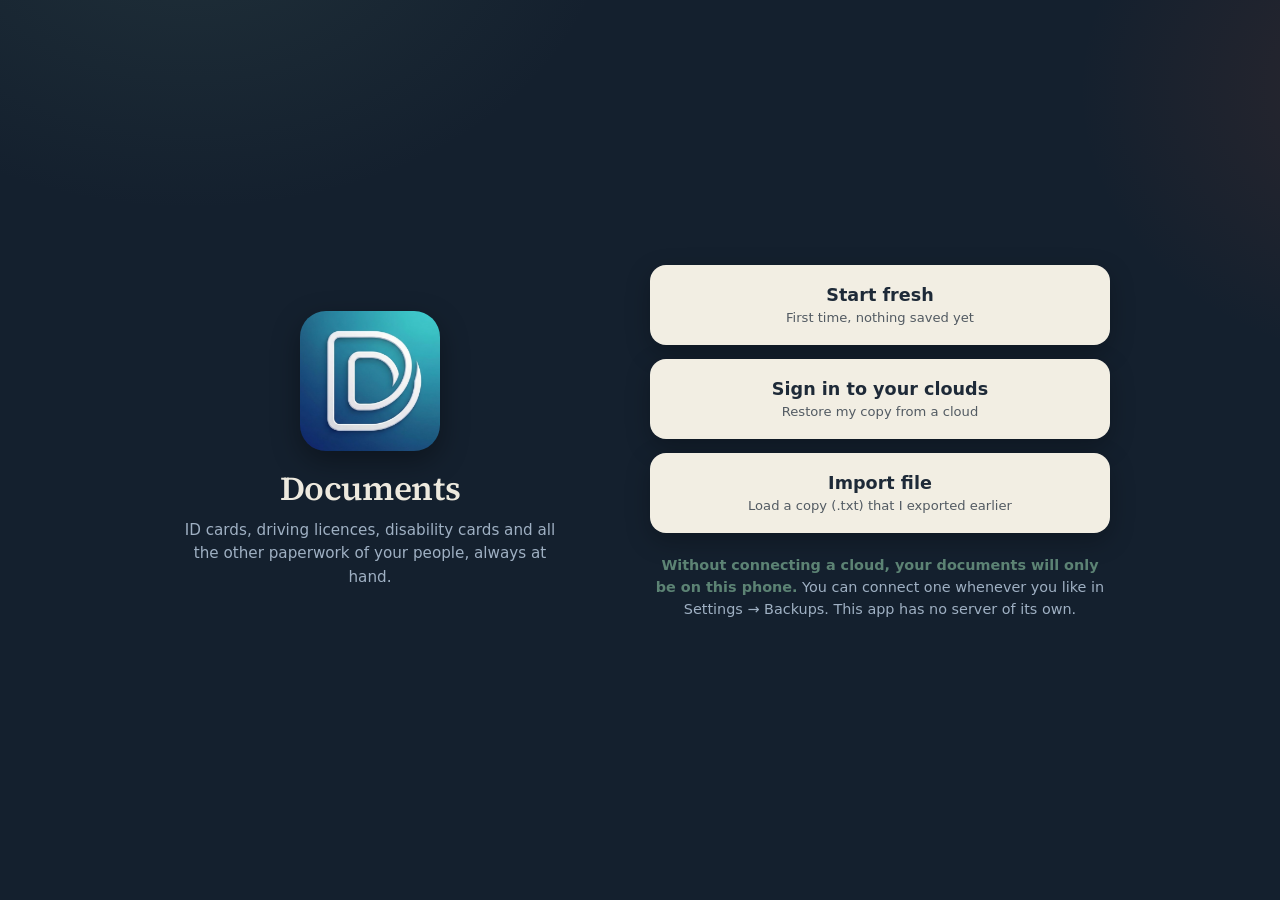
==== commit bb39db65: "varios Co-Authored-By: Claude Opus 5.5 <noreply@anthropic.com>" ====
--- a/index.html
+++ b/index.html
@@ -2,6 +2,7 @@
 <html lang="es">
 <head>
 <meta charset="UTF-8">
+<meta http-equiv="Content-Security-Policy" content="object-src 'none'; base-uri 'self'">
 <meta name="viewport" content="width=device-width, initial-scale=1, viewport-fit=cover">
 <title>Documentación</title>
 <meta name="description" content="Gestiona el DNI, carnet de conducir, tarjeta de discapacidad y otros documentos de tu familia. Todo se guarda en tu móvil y, si quieres, también en tu propia nube.">
@@ -27,14 +28,14 @@
     // navegador llegue a pintar nada: si no, cuando la carga tarda un poco (primera vez que se
     // guarda en caché el service worker, o un móvil lento) se alcanza a ver un parpadeo de la
     // bienvenida antes de pasar a los documentos.
-    if (localStorage.getItem('documentacion_datos_cache')) document.documentElement.setAttribute('data-hay-datos', '1');
+    if (localStorage.getItem('documentacion_hay_datos') || localStorage.getItem('documentacion_datos_cache')) document.documentElement.setAttribute('data-hay-datos', '1');
   } catch (e) {}
   try {
     // Primera vez de verdad en este móvil (nunca se guardó nada ni se eligió idioma). Si el
     // idioma del propio móvil ya es uno de los que tenemos, se pone solo, sin preguntar. Solo se
     // pregunta cuando el idioma del móvil es otro distinto. Con datos guardados de antes de que
     // esto existiera no se pregunta nunca (esas personas ya usan la app; pueden cambiarlo en Ajustes).
-    if (!localStorage.getItem('documentacion_idioma') && !localStorage.getItem('documentacion_datos_cache')) {
+    if (!localStorage.getItem('documentacion_idioma') && !localStorage.getItem('documentacion_hay_datos') && !localStorage.getItem('documentacion_datos_cache')) {
       var idiomasApp = ['es', 'en', 'ca', 'it', 'fr', 'de'];
       var idiomaMovil = ((navigator.language || (navigator.languages && navigator.languages[0]) || '') + '').toLowerCase().slice(0, 2);
       if (idiomasApp.indexOf(idiomaMovil) >= 0) localStorage.setItem('documentacion_idioma', idiomaMovil);
@@ -52,23 +53,14 @@
     }
   } catch (e) {}
   // Estilo (skin): se activa antes de pintar para que no haya parpadeo, y se cargan sus letras.
-  window.__fuentesSkin = {
-    pasaporte: 'family=Cormorant+Garamond:wght@600;700&family=Lato:wght@400;700&family=Cinzel:wght@700;800',
-    carpeta: 'family=Bitter:wght@600;700&family=Special+Elite',
-    nordico: 'family=Outfit:wght@400;500;600&family=Josefin+Sans:wght@600;700',
-    bosque: 'family=Fraunces:wght@600;700&family=Nunito:wght@500;700',
-    pixeles: 'family=Pixelify+Sans:wght@400&family=Press+Start+2P&family=Silkscreen:wght@400;700',
-    neon: 'family=Orbitron:wght@600;800&family=Rajdhani:wght@500;600;700&family=Yellowtail',
-    chicle: 'family=Fredoka:wght@500;600;700&family=Bagel+Fat+One',
-    comic: 'family=Bangers&family=Comic+Neue:wght@400;700&family=Luckiest+Guy',
-    metalico: 'family=Orbitron:wght@700;800&family=Share+Tech+Mono'
-  };
+  // Las letras van en la propia app (carpeta fuentes/, un CSS por estilo): funcionan sin conexión y no se
+  // pide nada a Google. Cada estilo carga solo las suyas, la primera vez que se usa.
+  window.__fuentesSkin = { pasaporte: 1, carpeta: 1, nordico: 1, bosque: 1, pixeles: 1, neon: 1, chicle: 1, comic: 1, metalico: 1 };
   window.__cargarFuentesSkin = function (id) {
-    var q = window.__fuentesSkin[id];
-    if (!q || document.getElementById('fuentes-skin-' + id)) return;
+    if (!window.__fuentesSkin[id] || document.getElementById('fuentes-skin-' + id)) return;
     var l = document.createElement('link');
     l.id = 'fuentes-skin-' + id; l.rel = 'stylesheet';
-    l.href = 'https://fonts.googleapis.com/css2?' + q + '&display=swap';
+    l.href = 'fuentes/' + id + '.css';
     document.head.appendChild(l);
   };
   // Estilos con sus propias imágenes de fondo (border-image, máscaras…): el navegador solo las
@@ -94,1595 +86,9 @@
 <link rel="manifest" href="manifest.json">
 <link rel="icon" href="icono.png">
 <link rel="apple-touch-icon" href="icono.png">
-<link rel="preconnect" href="https://fonts.googleapis.com">
-<link rel="preconnect" href="https://fonts.gstatic.com" crossorigin>
-<link href="https://fonts.googleapis.com/css2?family=Poppins:wght@600;700&family=Source+Serif+4:wght@500;600;700&display=swap" rel="stylesheet">
+<link href="fuentes/base.css" rel="stylesheet">
 <script src="https://accounts.google.com/gsi/client" async defer></script>
-<style>
-  :root{
-    --ink:#14202E;
-    --ink-2:#1E2F42;
-    --ink-3:#28405A;
-    --paper:#F2EEE3;
-    --stamp:#C1502E;
-    --stamp-dark:#9C3D24;
-    --seal:#5C8374;
-    --amber:#C48A2E;
-    --azul:#4A7BA6;
-    --morado:#8A6FB0;
-    --text-light:#EDE9DE;
-    --text-dim:#9FB0C3;
-    --text-ink:#1E2A38;
-    --borde-sutil:rgba(255,255,255,.06);
-    --borde:rgba(255,255,255,.14);
-    --borde-fuerte:rgba(255,255,255,.22);
-    --topbar-fondo:rgba(40,64,90,.92);
-    --sans: 'Inter', -apple-system, BlinkMacSystemFont, 'Segoe UI', system-ui, sans-serif;
-    --serif: 'Source Serif 4', 'Iowan Old Style', Georgia, 'Times New Roman', serif;
-    --safe-b: env(safe-area-inset-bottom, 0px);
-    --safe-t: env(safe-area-inset-top, 0px);
-    /* Estilo (skin): forma, letra y detalles que cambian de un estilo a otro. Estos son los del
-       estilo Clásico; cada estilo los redefine en su bloque [data-skin="…"] (más abajo). */
-    --sobre-acento:var(--paper);        /* texto sobre botones de color de acento */
-    --r-pill:999px;                     /* botones y etiquetas en píldora */
-    --r-chip:999px;
-    --r-avatar:32px;                    /* fichas de persona */
-    --r-avatar-mini:12px;               /* foto de persona pequeña */
-    --r-tarjeta:16px;                   /* fichas de documento, categorías, botones grandes */
-    --r-miniatura:11px;
-    --r-boton:10px;
-    --r-campo:9px;
-    --r-grupo:18px;                     /* paneles de Ajustes */
-    --r-modal:18px;
-    --r-caja:12px;                      /* cajitas de iconos */
-    --r-marca:10px;                     /* icono de la app en la barra */
-    --r-app-login:26px;
-    --r-redondo:50%;                    /* botones redondos de la barra */
-    --sombra-ficha:0 10px 24px rgba(0,0,0,.32);
-    --fuente-marca:'Poppins', var(--sans);
-    --fondo-login:
-      radial-gradient(700px 500px at 15% -10%, rgba(92,131,116,.16), transparent 60%),
-      radial-gradient(600px 500px at 110% 10%, rgba(193,80,46,.14), transparent 55%),
-      var(--ink);
-  }
-  html[data-tema="claro"]{
-    --ink:#F2F3F5;
-    --ink-2:#E6E7EB;
-    --ink-3:#D8DADF;
-    --text-light:#1E2A38;
-    --text-dim:#6B7280;
-    --borde-sutil:rgba(20,26,36,.07);
-    --borde:rgba(20,26,36,.15);
-    --borde-fuerte:rgba(20,26,36,.24);
-    --topbar-fondo:rgba(216,218,223,.92);
-  }
-  *{
-    box-sizing:border-box; -webkit-tap-highlight-color:transparent;
-    -webkit-touch-callout:none; user-select:none; -webkit-user-select:none;
-  }
-  input, textarea, [contenteditable]{ -webkit-touch-callout:default; user-select:text; -webkit-user-select:text; }
-  html{ -webkit-text-size-adjust:100%; text-size-adjust:100%; }
-  html,body{ height:100%; overscroll-behavior-x:contain; overscroll-behavior-y:contain; background:var(--ink); touch-action:pan-x pan-y; }
-  body{
-    margin:0; font-family:var(--sans); background:var(--ink); color:var(--text-light);
-    -webkit-font-smoothing:antialiased; transition:background-color .2s ease, color .2s ease;
-    isolation:isolate; /* para que un ::before con z-index:-1 (motivos de fondo) quede sobre el fondo propio y bajo el contenido, no oculto detrás de todo */
-  }
-  h1,h2,h3,.serif{ font-family:var(--serif); }
-  button{ font-family:inherit; }
-  img{ max-width:100%; display:block; }
-  .hidden{ display:none !important; }
-  .visually-hidden{ position:absolute; width:1px; height:1px; overflow:hidden; clip:rect(0 0 0 0); white-space:nowrap; }
-  button:focus-visible, input:focus-visible, [tabindex]:focus-visible{ outline:2px solid var(--seal); outline-offset:2px; }
-  @media (prefers-reduced-motion:reduce){ *{ animation-duration:.001ms !important; transition-duration:.001ms !important; } }
-
-  html[data-preguntar-idioma] #vista-login{ display:none; }
-  html[data-hay-datos] #vista-login{ display:none; }
-  #vista-idioma{
-    position:fixed; inset:0; overflow:hidden; display:flex; flex-direction:column; align-items:center; justify-content:center;
-    padding:32px 24px; text-align:center; background:var(--fondo-login);
-  }
-  html:not([data-preguntar-idioma]) #vista-idioma{ display:none; }
-  /* Contenido de las pantallas de inicio: se reduce (zoom) lo justo para caber sin scroll, ver ajustarPantallasInicio */
-  .inicio-ajuste{ display:flex; flex-direction:column; align-items:center; width:100%; }
-  #vista-idioma .lead-idiomas{ max-width:320px; color:var(--text-dim); line-height:1.6; margin:0 0 30px; font-size:.95rem; }
-  #vista-idioma .lead-idiomas span{ display:block; }
-  .btn-idioma-inicio{ display:flex; align-items:center; justify-content:center; gap:10px; }
-  .bandera-idioma{ display:block; flex:none; border-radius:50%; overflow:hidden; box-shadow:0 0 0 1px rgba(0,0,0,.15); }
-  .bandera-idioma svg{ display:block; width:100%; height:100%; }
-  .bandera-idioma-inicio{ width:30px; height:30px; }
-  #vista-login{
-    position:fixed; inset:0; overflow:hidden; display:flex; flex-direction:column; align-items:center; justify-content:center;
-    padding:32px 24px; text-align:center;
-    background:var(--fondo-login);
-  }
-  .icono-login{ width:96px; height:96px; border-radius:var(--r-app-login); margin-bottom:22px; box-shadow:0 10px 28px rgba(0,0,0,.35); }
-  #vista-login h1{ font-size:2.1rem; margin:0 0 10px; letter-spacing:-.01em; font-weight:600; }
-  #vista-login p.lead{ max-width:320px; color:var(--text-dim); line-height:1.55; margin:0 0 30px; font-size:.95rem; }
-  .btn-google{
-    display:flex; align-items:center; gap:12px; background:var(--paper); color:var(--text-ink);
-    border:none; border-radius:var(--r-pill); padding:14px 26px; font-size:1rem; font-weight:600;
-    cursor:pointer; box-shadow:0 8px 24px rgba(0,0,0,.25);
-  }
-  .login-nota{ margin-top:20px; max-width:320px; font-size:.9rem; color:var(--text-dim); line-height:1.5; }
-  .login-nota strong{ color:var(--seal); font-weight:600; }
-  /* ===== Ajustes ===== */
-  .ajustes{ display:flex; flex-direction:column; gap:18px; }
-  .ajustes .asa{ width:38px; height:4px; border-radius:2px; background:var(--borde-fuerte); margin:-10px auto -4px; }
-  .ajustes .ajustes-titulo{ margin:0; font-size:1.6rem; font-weight:600; letter-spacing:-.015em; line-height:1.1; }
-  .ajustes .etiqueta{ margin:0 0 8px 4px; font-size:.82rem; font-weight:600; color:var(--text-dim); }
-
-  /* El sello: estado real de las copias. Es lo único que llama la atención. */
-  .ajustes .bloque-copias{ display:flex; flex-direction:column; gap:16px; }
-  .ajustes .sello-copias{ display:flex; align-items:center; gap:16px; min-height:88px; }
-  .sello{ --tono:var(--seal); flex:none; width:88px; height:88px; color:var(--tono); transform:rotate(-7deg); }
-  .sello.ok{ --tono:var(--seal); }
-  .sello.aviso{ --tono:var(--amber); }
-  .sello.sin{ --tono:var(--stamp); }
-  .sello.copiando{ --tono:var(--azul); }
-  .sello .aro{ fill:color-mix(in srgb, var(--tono) 13%, transparent); stroke:var(--tono); stroke-width:3; }
-  .sello .hilo{ fill:none; stroke:var(--tono); stroke-width:1.6; stroke-dasharray:1.5 5.5; stroke-linecap:round; }
-  .sello .signo{ fill:none; stroke:var(--tono); stroke-width:5; stroke-linecap:round; stroke-linejoin:round; }
-  .sello.sellar{ animation:sellar .42s cubic-bezier(.2,.9,.3,1.15) both; }
-  @keyframes sellar{
-    from{ transform:rotate(-17deg) scale(1.45); opacity:0; }
-    to{ transform:rotate(-7deg) scale(1); opacity:1; }
-  }
-  .ajustes .texto-sello{ min-width:0; }
-  .ajustes .titular-sello{ font-family:var(--serif); font-size:1.4rem; font-weight:600; line-height:1.12; letter-spacing:-.01em; }
-  .ajustes .detalle-sello{ margin:5px 0 0; font-size:.88rem; line-height:1.4; color:var(--text-dim); }
-  .ajustes .ultima-sync{ margin:8px 0 0; font-size:.76rem; line-height:1.4; color:var(--text-dim); }
-
-  /* Listas agrupadas: un solo panel con filas separadas por una línea fina */
-  .ajustes .grupo{ background:var(--ink-3); border:1px solid var(--borde-sutil); border-radius:var(--r-grupo); overflow:hidden; }
-  .ajustes .grupo > * + *{ border-top:1px solid var(--borde-sutil); }
-  html[data-tema="claro"] .ajustes .grupo{ background:#fff; border-color:var(--borde); }
-  html[data-tema="claro"] .ajustes .fila-accion:active{ background:var(--ink); }
-
-  .fila-prov{
-    display:grid; grid-template-columns:44px minmax(0,1fr); align-items:center; column-gap:12px; row-gap:10px;
-    padding:12px 14px;
-  }
-  .marca-prov{ width:44px; height:44px; border-radius:calc(var(--r-caja) + 1px); background:#fff; display:flex; align-items:center; justify-content:center; box-shadow:0 1px 3px rgba(0,0,0,.18); }
-  .info-prov{ display:flex; flex-direction:column; min-width:0; gap:1px; }
-  .info-prov strong{ font-size:.96rem; font-weight:600; color:var(--text-light); }
-  .info-prov .correo-prov{ font-size:.78rem; color:var(--text-dim); overflow:hidden; text-overflow:ellipsis; white-space:nowrap; }
-  .estado-prov{ display:flex; align-items:center; gap:6px; font-size:.78rem; color:var(--text-dim); }
-  .estado-prov .punto-estado{ width:8px; height:8px; border-radius:50%; background:var(--text-dim); flex:none; opacity:.6; }
-  .estado-prov.ok .punto-estado{ background:var(--seal); opacity:1; }
-  .estado-prov.copiando .punto-estado{ background:var(--azul); opacity:1; }
-  .estado-prov.aviso{ color:#E0897A; }
-  .estado-prov.aviso .punto-estado{ background:var(--amber); opacity:1; }
-  /* "Ver carpeta" y Conectar/Reconectar/Desconectar, uno al lado del otro, en su propia fila
-     a todo el ancho de la ficha (debajo del logo también) — así el nombre/email de arriba
-     tienen todo el ancho para respirar, sin un botón detrás empujándolos. */
-  .fila-botones-prov{ grid-column:1/-1; display:flex; gap:8px; }
-  .fila-botones-prov .btn-prov{ flex:1; }
-  .btn-prov{ border-radius:var(--r-pill); padding:7px 13px; font-size:.78rem; font-weight:600; cursor:pointer; border:1px solid var(--borde); background:transparent; color:var(--text-dim); }
-  .btn-prov.primario{ background:var(--stamp); border-color:var(--stamp); color:var(--sobre-acento); }
-  .btn-prov:active{ transform:scale(.97); }
-
-  .fila-accion{ display:grid; grid-template-columns:38px minmax(0,1fr); align-items:center; gap:14px; width:100%; padding:10px 14px; background:none; border:none; color:var(--text-light); text-align:left; cursor:pointer; font-size:.96rem; }
-  .fila-accion:active{ background:var(--ink-2); }
-  .fila-accion strong{ display:block; font-weight:600; }
-  .fila-accion small{ display:block; margin-top:2px; font-size:.78rem; line-height:1.35; color:var(--text-dim); }
-  .icono-accion{ width:38px; height:38px; border-radius:calc(var(--r-caja) - 1px); display:flex; align-items:center; justify-content:center; color:#fff; }
-  .icono-accion.verde{ background:var(--seal); }
-  .icono-accion.azul{ background:var(--azul); }
-  .icono-accion.ambar{ background:var(--amber); }
-  .icono-accion.morado{ background:var(--morado); }
-
-  /* Apariencia: se elige viendo cómo queda */
-
-  /* Cerrar sesión: una fila más de la lista, en rojo, con la versión a la derecha */
-  .fila-accion.salir{ grid-template-columns:38px minmax(0,1fr) auto; }
-  .fila-accion.salir strong{ color:#E0897A; }
-  .icono-accion.rojo{ background:rgba(224,137,122,.16); color:#E0897A; }
-  .fila-accion .version-fila{ font-size:.74rem; color:var(--text-dim); font-variant-numeric:tabular-nums; white-space:nowrap; }
-  html[data-tema="claro"] .fila-accion.salir strong, html[data-tema="claro"] .estado-prov.aviso{ color:#B3432A; }
-  html[data-tema="claro"] .icono-accion.rojo{ background:rgba(179,67,42,.11); color:#B3432A; }
-  /* Cabecera de la hoja: el asa y el título son la zona por la que se arrastra para cerrar */
-  .ajustes .cabecera-hoja{ margin:-22px -22px -4px; padding:10px 22px 4px; }
-  .ajustes .cabecera-hoja .asa{ width:42px; height:5px; border-radius:3px; background:var(--borde-fuerte); margin:0 auto 12px; }
-  .ajustes .fila-titulo{ display:flex; align-items:center; gap:6px; }
-  .ajustes .btn-atras-ajustes{ flex:none; width:36px; height:36px; margin-left:-8px; border:none; border-radius:50%; background:none; color:var(--text-light); display:flex; align-items:center; justify-content:center; cursor:pointer; }
-  .ajustes .btn-atras-ajustes:active{ background:var(--ink-3); }
-  /* Al abrir Ajustes la hoja sube desde abajo (solo la animación de entrada: así no pisa el arrastre) */
-  .modal.sube{ animation:subirHoja .36s cubic-bezier(.2,.85,.25,1) backwards; }
-  .modal-fondo.entra{ animation:aparecerFondo .3s ease backwards; }
-  @keyframes subirHoja{ from{ transform:translateY(100%); } to{ transform:translateY(0); } }
-  @keyframes aparecerFondo{ from{ opacity:0; } to{ opacity:1; } }
-
-  .icono-accion.tema{ background:linear-gradient(135deg, #1E2F42 50%, #F2EEE3 50%); }
-
-  /* Apariencia: cada modo con una maqueta de cómo se ve la app */
-  .lista-temas{ display:flex; flex-direction:column; gap:14px; }
-  .opcion-tema{ position:relative; display:flex; flex-direction:column; gap:10px; width:100%; padding:10px; background:var(--ink-3); border:2px solid transparent; border-radius:calc(var(--r-grupo) + 2px); color:var(--text-light); text-align:left; cursor:pointer; }
-  html[data-tema="claro"] .opcion-tema{ background:#fff; border-color:var(--borde-sutil); }
-  .opcion-tema.activa{ border-color:var(--stamp); box-shadow:0 0 0 3px color-mix(in srgb, var(--stamp) 22%, transparent); }
-  .opcion-tema .texto-tema{ display:block; padding:0 4px 2px; }
-  .opcion-tema .texto-tema strong{ display:block; font-size:1rem; font-weight:600; }
-  .opcion-tema .texto-tema small{ display:block; margin-top:2px; font-size:.8rem; color:var(--text-dim); }
-  .opcion-tema .marca-tema{ position:absolute; right:14px; bottom:14px; width:24px; height:24px; border-radius:50%; border:2px solid var(--borde-fuerte); }
-  .opcion-tema.activa .marca-tema{ background:var(--stamp) url("data:image/svg+xml,%3Csvg xmlns='http://www.w3.org/2000/svg' viewBox='0 0 24 24' fill='none' stroke='%23F2EEE3' stroke-width='3.4' stroke-linecap='round' stroke-linejoin='round'%3E%3Cpath d='M6 12.5l4 4 8-9'/%3E%3C/svg%3E") center/16px no-repeat; border-color:var(--stamp); }
-  .maqueta{ position:relative; display:block; height:138px; border-radius:14px; overflow:hidden; border:1px solid var(--borde); }
-  .maqueta .capa{ position:absolute; inset:0; display:flex; flex-direction:column; background:var(--mq-fondo); }
-  .mq-oscuro{ --mq-fondo:#14202E; --mq-barra:#28405A; --mq-texto:#EDE9DE; }
-  .mq-claro{ --mq-fondo:#F2F3F5; --mq-barra:#D8DADF; --mq-texto:#1E2A38; }
-  .maqueta .capa.oscura{ clip-path:polygon(0 0, 58% 0, 42% 100%, 0 100%); }
-  .maqueta .capa.clara{ clip-path:polygon(58% 0, 100% 0, 100% 100%, 42% 100%); }
-  .mq-barra{ display:flex; align-items:center; gap:6px; height:28px; padding:0 9px; background:var(--mq-barra); flex:none; }
-  .mq-logo{ width:15px; height:15px; border-radius:5px; background:#fff; }
-  .mq-titulo{ flex:1; max-width:34%; height:5px; border-radius:3px; background:var(--mq-texto); opacity:.85; }
-  .mq-boton{ width:14px; height:14px; border-radius:50%; background:var(--mq-fondo); }
-  .mq-boton:first-of-type{ margin-left:auto; }
-  .mq-cuerpo{ flex:1; display:flex; gap:12px; padding:12px 14px 0; }
-  .mq-ficha{ flex:1; display:flex; flex-direction:column; align-items:center; gap:6px; }
-  .mq-ficha i{ display:block; width:100%; max-width:52px; aspect-ratio:1; border-radius:14px; }
-  .mq-ficha b{ display:block; width:58%; height:4px; border-radius:2px; background:var(--mq-texto); opacity:.7; }
-  .mq-ficha.verde i{ background:var(--seal); }
-  .mq-ficha.azul i{ background:var(--azul); }
-  .mq-ficha.ambar i{ background:var(--amber); }
-  .login-bloque{ display:flex; flex-direction:column; align-items:center; width:100%; max-width:320px; }
-  .btn-grande{ width:100%; display:flex; flex-direction:column; align-items:center; gap:5px; background:var(--paper); color:var(--text-ink); border:none; border-radius:var(--r-tarjeta); padding:20px 16px; font-size:1.1rem; cursor:pointer; box-shadow:0 8px 24px rgba(0,0,0,.25); margin-bottom:14px; }
-  .btn-grande span{ font-size:.82rem; font-weight:400; opacity:.75; }
-  .titulo-recuperar{ margin:0 0 4px; font-weight:600; color:var(--text-light); font-size:.95rem; }
-  .texto-recuperar{ margin:0 0 6px; color:var(--text-dim); font-size:.85rem; line-height:1.5; }
-  #login-nubes .btn-google{ margin-top:10px; width:100%; justify-content:center; }
-  .btn-empezar{ background:none; border:none; color:var(--text-dim); font-size:.95rem; font-weight:600; text-decoration:underline; cursor:pointer; padding:10px 14px; }
-  /* Pantallas de inicio (idioma y login) en horizontal: dos columnas en vez de una torre. A la izquierda el icono y
-     los textos, a la derecha los botones (los de idioma en 2 columnas). Las filas "1fr" de arriba y abajo mantienen
-     la columna izquierda compacta y centrada aunque la de botones sea más alta. */
-  @media (orientation:landscape) and (min-aspect-ratio:11/10){
-    #vista-idioma, #vista-login{ padding:14px 36px; }
-    .inicio-ajuste{ display:grid; grid-template-columns:minmax(0,1fr) minmax(0,1.15fr); grid-template-rows:1fr auto auto auto 1fr; column-gap:clamp(28px, 7vw, 80px); align-items:center; max-width:940px; margin:0 auto; }
-    .inicio-ajuste > .icono-login{ grid-column:1; grid-row:2; justify-self:center; width:clamp(72px, 30vh, 140px); height:clamp(72px, 30vh, 140px); margin-bottom:14px; }
-    #vista-login h1{ grid-column:1; grid-row:3; margin:0 0 8px; }
-    #vista-login p.lead{ grid-column:1; grid-row:4; max-width:none; margin:0; }
-    #login-inicio, #login-nubes{ grid-column:2; grid-row:1 / -1; max-width:none; }
-    #vista-idioma .lead-idiomas{ grid-column:1; grid-row:3; max-width:none; margin:0; }
-    #botones-idioma-inicio{ grid-column:2; grid-row:1 / -1; max-width:none; display:grid; grid-template-columns:1fr 1fr; gap:10px; }
-    #botones-idioma-inicio .btn-grande{ margin-bottom:0; }
-    .btn-grande{ padding:clamp(10px, 3.4vh, 20px) 16px; margin-bottom:clamp(8px, 2.2vh, 14px); }
-    .login-nota{ margin-top:8px; max-width:none; }
-  }
-  /* Barra inferior de la portada. Sus botones reutilizan .btn-icono-top, así que cada estilo los viste como los de arriba */
-  /* Fondo de la barra = --ink-2 y de cada botón = --ink-3 (el mismo escalón que usan los grupos de Ajustes
-     sobre el fondo del modal) — con --topbar-fondo, muy parecido a --ink-3, los botones no se distinguían
-     nada de la barra en la mayoría de estilos. */
-  .barra-inferior{ display:none; position:relative; flex:none; padding:8px 10px calc(10px + var(--safe-b)); background:var(--ink-2); border-top:1px solid var(--borde-sutil); }
-  #vista-app:has(#pantalla-personas:not(.hidden)) .barra-inferior,
-  #vista-app:has(#pantalla-persona:not(.hidden)) .barra-inferior{ display:block; }
-  body.modo-seleccion .barra-inferior{ display:none; } /* la barra de selección (fija, abajo) la sustituye */
-  /* La versión queda FUERA de la barra: flota justo encima de ella (a la derecha), sin hacerla más alta */
-  .barra-inferior #version-pie{ position:absolute; right:14px; bottom:100%; margin-bottom:4px; font-size:.66rem; color:var(--text-dim); opacity:.75; pointer-events:none; }
-  .barra-botones{ display:flex; gap:8px; }
-  .btn-icono-top.btn-barra{ flex:1; min-width:0; width:auto; height:auto; border-radius:var(--r-boton); flex-direction:column; gap:4px; padding:9px 0 8px; font-family:inherit; font-size:.68rem; font-weight:600; background:var(--ink-3); position:relative; cursor:pointer; }
-  .btn-icono-top.btn-barra svg{ width:24px; height:24px; flex:none; }
-  @media (orientation:landscape) and (max-height:520px){
-    .barra-inferior{ padding-top:5px; padding-bottom:calc(6px + var(--safe-b)); }
-    /* el punto de aviso de Ajustes va a la derecha del nombre */
-    .barra-botones #bar-ajustes.aviso-nube::after{ position:static; flex:none; margin-left:-2px; top:auto; right:auto; }
-    .btn-icono-top.btn-barra{ flex-direction:row; justify-content:center; gap:8px; padding:6px 0; font-size:.78rem; }
-    .btn-icono-top.btn-barra svg{ width:20px; height:20px; }
-  }
-  /* El aviso ("Toast") sube para no quedar tapado por la barra */
-  body:has(#pantalla-personas:not(.hidden)) .toast{ bottom:calc(122px + var(--safe-b)); }
-  #btn-ajustes.aviso-nube::after, #bar-ajustes.aviso-nube::after{ content:''; position:absolute; top:8px; right:8px; width:10px; height:10px; border-radius:50%; background:var(--stamp); border:2px solid var(--ink-2); }
-
-  /* Alto de la app: 100dvh, pero sin pasarse nunca del alto real medido por JS (--alto-app, ver
-     ajustarAltoApp). En la app instalada en Android la ventana cambia de tamaño justo después de
-     abrir (barras del sistema) y en algunos móviles 100dvh se queda con el valor de antes: la app
-     medía más que la pantalla y la barra de abajo quedaba metida detrás de la de navegación. */
-  #vista-app{ height:100dvh; height:min(100dvh, var(--alto-app, 100dvh)); overflow:hidden; display:flex; flex-direction:column; max-width:560px; margin:0 auto; }
-  @media (orientation:landscape){
-    #vista-app{ max-width:100%; }
-  }
-
-  .topbar{
-    position:sticky; top:0; z-index:10;
-    display:flex; align-items:center; gap:10px;
-    padding:calc(12px + var(--safe-t)) 16px 12px;
-    background:var(--topbar-fondo); backdrop-filter:blur(10px);
-    border-bottom:1px solid var(--borde-sutil);
-    /* Mismo fallo de renderizado que en los avatares: position:sticky +
-       backdrop-filter puede dejar una línea sin pintar bien justo en el
-       borde superior, pegada a la barra de estado de Android. Forzar su
-       propia capa de composición evita el hueco. */
-    transform:translateZ(0);
-  }
-  /* La versión va abajo a la derecha de la pantalla principal, fuera de la barra de arriba */
-  #version-pie{ position:fixed; right:14px; bottom:calc(8px + var(--safe-b)); font-size:.66rem; color:var(--text-dim); opacity:.75; pointer-events:none; z-index:5; }
-  .topbar .marca{ display:flex; align-items:center; gap:8px; font-family:var(--serif); font-size:1.1rem; font-weight:600; flex:1; min-width:0; }
-  .topbar .marca span#titulo-topbar{
-    flex:1; min-width:0; line-height:1.15;
-    overflow:hidden; text-overflow:ellipsis; white-space:nowrap;
-    font-family:var(--fuente-marca); letter-spacing:.01em;
-  }
-  /* Centrado solo en la portada (el nombre de la app); el nombre de una persona o categoría
-     se queda pegado al avatar, como estaba antes (ver ajustarTituloTopbar). */
-  .topbar .marca span#titulo-topbar.centrado{ text-align:center; }
-  /* Nombre largo: se reparte en dos líneas (ajustarTituloTopbar) */
-  .topbar .marca span#titulo-topbar.dos-lineas{ display:-webkit-box; -webkit-box-orient:vertical; -webkit-line-clamp:2; white-space:normal; line-height:1.2; overflow:hidden; max-height:calc(2.4em + 7px); padding-bottom:5px; margin-bottom:-5px; }
-  .topbar .avatar-persona{ width:44px; height:44px; font-size:1rem; border-radius:var(--r-avatar-mini); flex:none; box-shadow:none; }
-  .btn-icono-top{
-    background:var(--ink-2); border:none; color:var(--text-light); width:44px; height:44px; border-radius:var(--r-redondo);
-    display:flex; align-items:center; justify-content:center; cursor:pointer; flex:none; position:relative;
-  }
-  .btn-volver{
-    background:none; border:none; color:var(--text-light); width:38px; height:38px; border-radius:50%;
-    display:flex; align-items:center; justify-content:center; cursor:pointer; flex:none; margin-left:-6px;
-  }
-  .btn-volver:active{ background:var(--ink-2); }
-
-  .banner-instalar{
-    display:flex; align-items:center; gap:10px;
-    background:var(--ink-2); border-bottom:1px solid var(--borde-sutil);
-    padding:10px 16px; font-size:.8rem; color:var(--text-dim);
-  }
-  .banner-instalar span{ flex:1; line-height:1.35; }
-  .banner-instalar #btn-banner-instalar{
-    flex:none; background:var(--stamp); color:var(--sobre-acento); border:none; border-radius:calc(var(--r-boton) - 2px);
-    padding:8px 14px; font-size:.8rem; font-weight:600; cursor:pointer;
-  }
-  .btn-banner-cerrar{
-    flex:none; background:none; border:none; color:var(--text-dim); padding:6px; cursor:pointer;
-    display:flex; align-items:center; justify-content:center;
-  }
-
-  main{
-    flex:1; min-height:0; overflow-y:auto; -webkit-overflow-scrolling:touch; overscroll-behavior-y:contain;
-    padding:18px 16px calc(24px + var(--safe-b));
-  }
-  @media (orientation:landscape){
-    main{ max-width:960px; margin:0 auto; width:100%; }
-  }
-
-  #pantalla-personas{ display:flex; flex-direction:column; min-height:100%; }
-  .grid-personas{
-    display:grid; grid-template-columns:repeat(2, 1fr); gap:10px 18px; position:relative;
-  }
-  @media (orientation:landscape){
-    .grid-personas{ grid-template-columns:repeat(4, 1fr); }
-  }
-  .grid-personas.pocas{
-    display:flex; flex-direction:column; align-items:center; gap:10px;
-    width:100%; max-width:260px; margin:auto;
-  }
-  .grid-personas.centrado{ margin:auto 0; }
-  .grid-personas.vacio{ display:flex; margin:auto; width:100%; }
-  .grid-personas.pocas.tres{ gap:14px; max-width:200px; }
-  .grid-personas.pocas.tres .avatar-persona{ max-width:150px; }
-  @media (orientation:landscape){
-    .grid-personas.pocas{ flex-direction:row; justify-content:center; max-width:none; }
-    .grid-personas.pocas .persona-tile{ width:210px; }
-    .grid-personas.pocas.tres{ max-width:none; gap:24px; }
-    .grid-personas.pocas.tres .persona-tile{ width:150px; }
-  }
-
-  .grid-personas.modo-categorias{ display:flex; flex-direction:column; gap:12px; max-width:none; width:100%; margin:0; }
-  .categoria-barra{
-    display:flex; align-items:center; width:100%; min-height:64px; padding:16px 20px; border-radius:var(--r-tarjeta);
-    border:none; cursor:pointer; color:#fff; font-family:var(--serif); font-weight:600; font-size:1.08rem;
-    text-align:left; box-shadow:0 6px 16px rgba(0,0,0,.22);
-    touch-action:none; -webkit-touch-callout:none; -webkit-user-select:none; user-select:none;
-  }
-  .categoria-barra.arrastrando-tile{
-    z-index:30; cursor:grabbing; transition:none; pointer-events:none;
-    box-shadow:0 16px 34px rgba(0,0,0,.4); outline:2px solid var(--stamp); outline-offset:3px;
-  }
-  .categoria-barra-nombre{
-    flex:1; min-width:0; background:none; border:none; color:inherit; font:inherit;
-    text-align:left; cursor:pointer; padding:0; overflow:hidden; text-overflow:ellipsis; white-space:nowrap;
-  }
-  .icon-btn-cat-bar{
-    flex:none; width:32px; height:32px; margin-left:8px; border-radius:50%; border:none; cursor:pointer;
-    background:rgba(255,255,255,.22); color:#fff; display:flex; align-items:center; justify-content:center;
-  }
-  .icon-btn-cat-bar:active{ background:rgba(255,255,255,.4); }
-
-  /* Rueda de color para elegir el de una categoría: un círculo con todo el abanico de tonos
-     (conic-gradient), sin barra de saturación ni de brillo aparte — solo importa en qué ángulo
-     se toca, la saturación y la luminosidad quedan fijas para que el texto blanco de encima
-     (fichas, chips, la propia barra) siempre tenga contraste de sobra. */
-  .rueda-color-cont{ position:relative; width:220px; height:220px; margin:4px auto 20px; touch-action:none; }
-  .rueda-color{
-    width:100%; height:100%; border-radius:50%; cursor:pointer; touch-action:none;
-    background:
-      radial-gradient(circle, #fff 0%, rgba(255,255,255,0) 100%),
-      conic-gradient(from 0deg, hsl(0 92% 45%), hsl(60 92% 45%), hsl(120 92% 45%), hsl(180 92% 45%), hsl(240 92% 45%), hsl(300 92% 45%), hsl(360 92% 45%));
-    box-shadow:0 6px 18px rgba(0,0,0,.28);
-  }
-  .rueda-color-selector{
-    position:absolute; width:24px; height:24px; margin:-12px; border-radius:50%;
-    border:3px solid #fff; box-shadow:0 0 0 1px rgba(0,0,0,.35), 0 2px 6px rgba(0,0,0,.3);
-    pointer-events:none;
-  }
-  .rueda-color-muestra{ width:100%; height:52px; border-radius:var(--r-campo); margin:0 0 20px; border:1px solid var(--borde); }
-  .categoria-barra-nueva{
-    display:flex; align-items:center; justify-content:center; gap:8px; width:100%; min-height:56px;
-    padding:14px 20px; border-radius:var(--r-tarjeta); border:2px dashed var(--borde); background:none;
-    color:var(--text-dim); cursor:pointer; font-family:var(--serif); font-weight:600; font-size:1rem;
-  }
-  .categoria-barra-nueva:active{ background:var(--ink-2); }
-
-  .persona-tile{
-    color:var(--text-light);
-    touch-action:none;
-    -webkit-touch-callout:none; -webkit-user-select:none; user-select:none;
-    display:flex; flex-direction:column; align-items:center; gap:8px; padding:4px; width:100%; min-width:0;
-  }
-  /* El hueco del nombre mide SIEMPRE una línea (--altura-nombre), sea el nombre largo o corto: así
-     todas las fichas de persona miden lo mismo y la separación de una a la siguiente no cambia
-     según cuánto ocupe el nombre. Los estilos que le cambian la letra o le ponen marco/relleno
-     al nombre redefinen --altura-nombre con la altura de su línea más lo que añaden. */
-  .persona-tile-clic{
-    background:none; border:none; color:inherit; font:inherit; cursor:pointer; padding:0;
-    display:grid; grid-template-columns:minmax(0,1fr); grid-template-rows:auto var(--altura-nombre, calc(.95rem * 1.2));
-    justify-items:center; row-gap:10px; width:100%; min-width:0;
-  }
-  .persona-tile-clic > .nombre-persona{ align-self:start; }
-  .acciones-persona-tile{ display:flex; gap:8px; }
-  .icon-btn-persona-tile{
-    width:30px; height:30px; border-radius:50%; border:none; cursor:pointer;
-    background:var(--ink-3); color:var(--text-dim); display:flex; align-items:center; justify-content:center;
-  }
-  .icon-btn-persona-tile:active{ background:var(--ink-2); color:var(--text-light); }
-  .icon-btn-persona-tile:last-child{ color:#E0897A; }
-  .avatar-persona.avatar-nueva-persona{
-    background:none !important; box-shadow:none; border:2px dashed var(--borde); color:var(--text-dim);
-  }
-  .avatar-persona{
-    width:100%; aspect-ratio:1/1; max-width:210px; border-radius:var(--r-avatar); flex:none;
-    display:flex; align-items:center; justify-content:center;
-    font-family:var(--serif); font-weight:600; font-size:clamp(1.8rem, 9vw, 2.6rem); color:var(--ink);
-    background-size:cover; background-position:center;
-    box-shadow:var(--sombra-ficha);
-    position:relative;
-    /* En algunos móviles Android, el navegador a veces deja una línea
-       fina sin recortar en el borde redondeado (se ve un hilo del fondo
-       de la página por encima de la foto), que desaparece con cualquier
-       repintado forzado (p. ej. cambiar de tema) y vuelve más tarde.
-       Forzar aquí su propia capa de composición evita que reutilice un
-       recorte "sucio" de una capa vecina. */
-    transform:translateZ(0);
-  }
-  .aviso-caducidad-persona{
-    position:absolute; bottom:8%; right:8%; width:34%; height:34%; min-width:26px; min-height:26px; max-width:42px; max-height:42px;
-    border-radius:50%; border:2px solid var(--ink); color:#fff;
-    display:flex; align-items:center; justify-content:center;
-  }
-  .aviso-caducidad-persona.aviso{ background:#C77B22; }
-  .aviso-caducidad-persona.caducado{ background:#E5342A; }
-  .persona-tile .nombre-persona{
-    font-size:.95rem; font-weight:600; text-align:center; max-width:100%; line-height:1.2;
-    overflow:hidden; overflow-wrap:anywhere; display:-webkit-box; -webkit-box-orient:vertical; -webkit-line-clamp:1;
-  }
-  .persona-tile.arrastrando-tile{
-    z-index:30; cursor:grabbing; transition:none; pointer-events:none;
-  }
-  .persona-tile.arrastrando-tile .avatar-persona{
-    box-shadow:0 16px 34px rgba(0,0,0,.4); outline:2px solid var(--stamp); outline-offset:3px;
-  }
-
-  /* Aviso de la primera vez en cada modo de inicio: cómo cambiar al otro (el icono es el mismo del botón de la barra de abajo) */
-  .tutorial-modo{ display:flex; align-items:center; gap:12px; margin:0 0 18px; padding:12px 14px; background:var(--ink-2); border:1px solid var(--borde); border-radius:var(--r-tarjeta); color:var(--text-light); font-size:.9rem; line-height:1.45; }
-  .tutorial-modo .tuto-texto{ flex:1; min-width:0; }
-  .tutorial-modo .tuto-icono{ display:inline-flex; align-items:center; justify-content:center; width:34px; height:34px; margin:0 2px; border-radius:var(--r-redondo); background:var(--ink-3); vertical-align:middle; }
-  .tutorial-modo .tuto-cerrar{ flex:none; background:none; border:none; color:var(--stamp); font-weight:700; font-size:.88rem; padding:8px 4px; cursor:pointer; }
-  .estado-vacio{ text-align:center; padding:60px 20px; color:var(--text-dim); }
-  .estado-vacio svg{ opacity:.4; margin-bottom:14px; }
-  /* Dibujo del botón dentro de una frase (mismo aspecto que el botón de la barra de arriba) */
-  .estado-vacio .icono-boton-inline{ border:none; padding:0; cursor:pointer; display:inline-flex; align-items:center; justify-content:center; width:36px; height:36px; margin:2px 4px; border-radius:var(--r-redondo); background:var(--ink-2); color:var(--text-light); vertical-align:middle; }
-  .estado-vacio .icono-boton-inline:active{ background:var(--ink-3); }
-  .estado-vacio .icono-boton-inline svg{ opacity:1; margin:0; }
-  .estado-vacio p{ margin:0 0 18px; font-size:.9rem; line-height:1.5; }
-  .estado-vacio .btn-primario{ display:inline-block; width:auto; padding:11px 22px; }
-  /* Primer botón de "añadir" cuando aún no hay nada: la ficha de persona o el botón de categoría, centrados bajo el texto */
-  .estado-vacio .persona-tile{ width:150px; margin:8px auto 0; }
-  .estado-vacio :is(.persona-tile, .categoria-barra-nueva) svg{ opacity:1; margin:0; }
-  .estado-vacio .categoria-barra-nueva{ width:100%; max-width:320px; margin:8px auto 0; justify-content:center; display:flex; align-items:center; gap:8px; }
-
-  .estado-carga{
-    display:flex; flex-direction:column; align-items:center; justify-content:center;
-    padding:80px 20px; color:var(--text-dim); gap:14px; text-align:center;
-  }
-  .spinner{ width:24px; height:24px; border-radius:50%; border:2.5px solid var(--borde); border-top-color:var(--seal); animation:girar .8s linear infinite; }
-  @keyframes girar{ to{ transform:rotate(360deg); } }
-
-  .chips-categorias{
-    display:flex; gap:7px; overflow-x:auto; padding:6px; margin:-6px -6px 14px;
-    -ms-overflow-style:none; scrollbar-width:none;
-    /* el padding de 6px por los cuatro lados (compensado con margen negativo arriba/lados, para que
-       no se note el hueco) es sitio de sobra para el aro del chip activo — si no, overflow-x:auto
-       también recorta en vertical y por los lados, y el aro se veía cortado. */
-  }
-  .chips-categorias::-webkit-scrollbar{ display:none; }
-  /* Al deslizar a otra persona/categoría (o a otra página de un documento, en el visor) el
-     contenido entra desde el lado hacia el que se ha deslizado */
-  #pantalla-persona.desliza-der, #visor-cuerpo.desliza-der{ animation:entra-der .26s ease-out; }
-  #pantalla-persona.desliza-izq, #visor-cuerpo.desliza-izq{ animation:entra-izq .26s ease-out; }
-  @keyframes entra-der{ from{ transform:translateX(44px); opacity:0; } to{ transform:none; opacity:1; } }
-  @keyframes entra-izq{ from{ transform:translateX(-44px); opacity:0; } to{ transform:none; opacity:1; } }
-  @media (prefers-reduced-motion:reduce){ #pantalla-persona.desliza-der, #pantalla-persona.desliza-izq, #visor-cuerpo.desliza-der, #visor-cuerpo.desliza-izq{ animation:none; } }
-
-  .aviso-caducidad-banner{
-    display:flex; align-items:center; justify-content:center; padding:11px 14px; margin:-4px 0 16px;
-    border-radius:var(--r-boton); font-size:.85rem; font-weight:600; color:#fff; text-align:center;
-  }
-  .aviso-caducidad-banner{ cursor:pointer; gap:8px; }
-  .aviso-caducidad-banner .banner-placa{ display:inline-flex; align-items:center; gap:8px; }
-  .categoria-barra .aviso-caducidad-persona{ position:static; flex:none; width:32px; height:32px; min-width:0; min-height:0; max-width:none; max-height:none; margin-left:8px; cursor:pointer; }
-  .aviso-caducidad-banner:active{ filter:brightness(.92); }
-  .aviso-caducidad-banner .banner-flecha{ font-size:1.3em; line-height:1; margin-top:-2px; }
-  .aviso-caducidad-banner.aviso{ background:#C77B22; }
-  .aviso-caducidad-banner.caducado{ background:#E5342A; }
-
-  .chip{
-    flex:none; display:flex; align-items:center; gap:6px;
-    background:var(--ink-2); border:1px solid transparent; color:var(--text-dim);
-    padding:7px 13px; border-radius:var(--r-chip); font-size:.8rem; cursor:pointer; white-space:nowrap;
-  }
-  .chip.activo{ background:var(--ink-3); color:var(--text-light); border-color:var(--stamp); font-weight:700; box-shadow:0 0 0 1px var(--stamp); }
-  /* Chip de una categoría real (no "Todos"): fondo sólido de su propio color, igual de
-     intenso que los botones grandes de categoría de la pantalla de inicio (.categoria-barra).
-     La que está activa se distingue con un aro doble bien marcado (no solo un cambio de opacidad,
-     que con colores ya vivos apenas se notaba) y la letra en negrita. */
-  .chip-categoria{ color:#fff; opacity:.62; }
-  .chip-categoria.activo{ opacity:1; font-weight:700; box-shadow:0 0 0 2px var(--ink-2), 0 0 0 4.5px rgba(255,255,255,.95); }
-
-  .grupo-documentos{ margin-bottom:26px; }
-  .grupo-documentos:last-child{ margin-bottom:0; }
-  .titulo-grupo{
-    font-size:.88rem; font-weight:700; text-transform:uppercase; letter-spacing:.04em;
-    color:var(--text-dim); margin:0 0 10px; padding-left:2px;
-    display:flex; align-items:center; gap:7px;
-  }
-  .titulo-grupo .punto-grupo{ width:8px; height:8px; border-radius:50%; background:currentColor; flex:none; }
-  .titulo-grupo .avatar-mini-grupo{ width:30px; height:30px; max-width:none; border-radius:50%; flex:none; box-shadow:none; }
-
-  /* Las fichas de una misma categoría comparten color de fondo, así que hace falta un hueco
-     claro entre un documento y el siguiente para que no parezcan uno solo. Las páginas de un
-     mismo documento (modo desplegado) sí van muy juntas: así se agrupan a simple vista. */
-  .lista-docs{ display:flex; flex-direction:column; gap:5px; }
-  .lista-docs .doc-fila.inicio-doc:not(:first-child){ margin-top:19px; }
-  @media (orientation:landscape){
-    .lista-docs{ display:grid; grid-template-columns:repeat(2, 1fr); gap:12px; }
-    /* En apaisado las fichas ya van en dos columnas, cada una con su hueco a los lados: no
-       hace falta el margen extra (y además descuadraría las filas de la cuadrícula). */
-    .lista-docs .doc-fila.inicio-doc:not(:first-child){ margin-top:0; }
-    /* En apaisado todas las fichas vuelven a la proporción fija, aunque
-       la foto sea vertical (el !important pisa el aspect-ratio que el
-       JS le pone a las verticales para el modo vertical de la pantalla),
-       enseñando solo la parte de arriba de la foto en vez de recortar
-       por el centro. */
-    .doc-fila .miniatura{ aspect-ratio:16/10 !important; }
-    .doc-fila .miniatura img{ object-position:top; }
-  }
-
-  .doc-fila{
-    display:flex; flex-direction:column; width:100%;
-    background:color-mix(in srgb, var(--color-categoria, var(--ink-2)) 75%, var(--ink-2));
-    border:none; border-radius:var(--r-tarjeta); overflow:hidden;
-    /* Sombra suave: dos fichas seguidas del mismo color se leen como dos tarjetas separadas
-       y no como una mancha continua. Los estilos que ponen su propia sombra la pisan. */
-    box-shadow:0 5px 12px rgba(0,0,0,.24);
-    cursor:pointer; text-align:left;
-  }
-  /* Aviso de caducidad: como cada ficha ya lleva el color de su categoría, el aviso no puede ser un color de
-     fondo. Es un sello de tinta en la esquina de la miniatura (como un sello de aduana sobre un documento
-     caducado), con la palabra "CADUCADO" o "POR CADUCAR". La ficha conserva el color de su categoría. */
-  .cinta-caducidad{
-    position:absolute; top:12px; left:12px; z-index:2; pointer-events:none;
-    display:inline-flex; align-items:center; padding:6px 12px; border:3px solid currentColor; border-radius:8px;
-    font-family:var(--sans); font-size:.92rem; font-weight:800; letter-spacing:.05em; text-transform:uppercase;
-    transform:rotate(-8deg); background:rgba(0,0,0,.85);
-    box-shadow:0 0 0 1px color-mix(in srgb, currentColor 30%, transparent) inset, 0 2px 6px rgba(0,0,0,.5);
-  }
-  .cinta-caducidad.caducado{ color:#FF5449; }
-  .cinta-caducidad.aviso{ color:#FFC24B; font-size:.8rem; }
-  .doc-fila .miniatura{
-    width:auto; margin:8px 8px 0; aspect-ratio:16/10; position:relative;
-    background:var(--ink-3); overflow:hidden; display:flex; align-items:center; justify-content:center;
-    border-radius:var(--r-miniatura);
-  }
-  .doc-fila .miniatura img{
-    width:100%; height:100%; object-fit:cover; pointer-events:none;
-    -webkit-touch-callout:none; -webkit-user-select:none; user-select:none; -webkit-user-drag:none;
-  }
-  .doc-fila .miniatura .icono-pdf{ color:var(--text-dim); }
-  .marca-paginas{
-    position:absolute; bottom:6px; right:6px; min-width:20px; height:20px; padding:0 6px; border-radius:999px;
-    background:rgba(0,0,0,.55); color:#fff; font-size:.72rem; font-weight:700;
-    display:flex; align-items:center; justify-content:center;
-  }
-  /* Selección de documentos: tres señales a la vez para que se note de un vistazo —el círculo
-     de arriba a la derecha (vacío mientras no está marcado, relleno y con el visto cuando sí),
-     el aro alrededor de la ficha entera y un velo de color sobre la miniatura. */
-  .check-seleccion{
-    display:none; position:absolute; top:9px; right:9px; z-index:2; width:38px; height:38px; border-radius:50%;
-    background:rgba(0,0,0,.38); border:3px solid #fff; color:var(--sobre-acento);
-    box-shadow:0 2px 8px rgba(0,0,0,.45);
-    align-items:center; justify-content:center;
-    transition:background .14s ease, border-color .14s ease, transform .14s ease;
-  }
-  .check-seleccion svg{
-    width:22px; height:22px; stroke-width:3.4; opacity:0; transform:scale(.4);
-    transition:opacity .14s ease, transform .14s cubic-bezier(.2,.9,.3,1.3);
-  }
-  body.modo-seleccion .check-seleccion{ display:flex; }
-  .doc-fila.seleccionada .check-seleccion{ background:var(--stamp); border-color:#fff; transform:scale(1.08); }
-  .doc-fila.seleccionada .check-seleccion svg{ opacity:1; transform:none; }
-  .doc-fila.seleccionada{ outline:4px solid var(--stamp); outline-offset:1px; }
-  .doc-fila.seleccionada .miniatura::before{
-    content:''; position:absolute; inset:0; pointer-events:none;
-    background:color-mix(in srgb, var(--stamp) 30%, transparent);
-  }
-  .barra-seleccion{
-    position:fixed; left:0; right:0; bottom:0; z-index:45;
-    display:flex; align-items:center; gap:12px;
-    background:var(--ink-2); border-top:1px solid var(--borde-sutil);
-    padding:12px 16px calc(12px + var(--safe-b));
-  }
-  .barra-seleccion span{ flex:1; font-size:.88rem; color:var(--text-light); }
-  .barra-seleccion .btn-primario{ width:auto; padding:10px 20px; }
-  .barra-seleccion .btn-primario:disabled{ opacity:.5; }
-  .doc-fila .miniatura .skeleton{
-    position:absolute; inset:0; background:linear-gradient(90deg, var(--ink-3) 25%, var(--ink-2) 37%, var(--ink-3) 63%);
-    background-size:400% 100%; animation:brillo 1.4s ease infinite;
-  }
-  @keyframes brillo{ 0%{background-position:100% 0;} 100%{background-position:0 0;} }
-
-  .doc-fila .info{
-    padding:12px 14px 14px; min-width:0;
-    display:flex; align-items:center; justify-content:space-between; gap:10px;
-  }
-  .doc-fila .doc-nombre{ font-size:.95rem; font-weight:600; color:var(--text-light); margin:0; overflow:hidden; text-overflow:ellipsis; white-space:nowrap; min-width:0; flex:1; }
-  .doc-fila .badge-mini{
-    display:inline-block; flex:none; font-size:.78rem; font-weight:700; padding:3px 9px; border-radius:var(--r-chip);
-    background:var(--ink-3); color:var(--text-dim);
-  }
-
-  /* Días que faltan / desde cuándo caducó: fondo oscuro semitransparente para leerse sobre el color de la categoría */
-  .doc-fila .badge-mini.aviso, .doc-fila .badge-mini.caducado{ background:rgba(0,0,0,.3); color:#fff; }
-
-  #visor-completo{
-    position:fixed; inset:0; background:#0A0F14; z-index:60;
-    display:flex; flex-direction:column;
-  }
-  .visor-topbar{
-    display:flex; align-items:center; gap:10px;
-    padding:calc(12px + var(--safe-t)) 12px 12px;
-  }
-  .visor-topbar .espaciador{ flex:1; }
-  .visor-topbar .titulo{ font-size:.85rem; color:var(--text-light); overflow:hidden; text-overflow:ellipsis; white-space:nowrap; max-width:45vw; }
-  .visor-cuerpo{
-    flex:1; min-height:0; display:flex; align-items:center; justify-content:center; overflow:hidden; padding:0 12px;
-    touch-action:none; /* el zoom con doble toque/pellizco lo gestiona activarZoomVisor() a mano, sin el del navegador */
-    background:#0A0F14; /* mismo fondo que #visor-completo, a prueba de que algún repintado deje ver lo de detrás */
-  }
-  .visor-cuerpo img{
-    max-width:100%; max-height:100%; object-fit:contain; border-radius:6px; pointer-events:none;
-    -webkit-touch-callout:none; -webkit-user-select:none; user-select:none; -webkit-user-drag:none;
-    /* Capa de composición propia para la imagen: sin esto, al hacer zoom con el pellizco (sobre todo
-       quitando zoom) el navegador puede dejar restos/rayas del fotograma anterior en el hueco que
-       queda alrededor de la imagen en vez de repintarlo limpio. (will-change, no transform:translateZ(0)
-       a secas en la hoja de estilos — activarZoomVisor pone su propio transform por JS en cada
-       cambio, y lo pisaría sin enterarse.) */
-    will-change:transform;
-  }
-  .visor-pdf{ display:flex; flex-direction:column; align-items:center; gap:16px; color:var(--text-dim); text-align:center; padding:20px; }
-  @media (orientation:landscape) and (max-height:520px){
-    .visor-topbar{ padding-top:8px; padding-bottom:8px; }
-  }
-
-  .input-busqueda{
-    flex:1; min-width:0; background:var(--ink-3); border:1px solid var(--borde); color:var(--text-light);
-    border-radius:var(--r-campo); padding:10px 12px; font-size:.92rem; -webkit-appearance:none; appearance:none;
-  }
-  .input-busqueda::-webkit-search-decoration, .input-busqueda::-webkit-search-cancel-button,
-  .input-busqueda::-webkit-search-results-button, .input-busqueda::-webkit-search-results-decoration{
-    -webkit-appearance:none; appearance:none;
-  }
-  .busqueda-resultados{ flex:1; min-height:0; overflow-y:auto; overscroll-behavior-y:contain; padding:8px 16px calc(16px + var(--safe-b)); }
-
-  .galeria-paginas{
-    flex:1; min-height:0; overflow-y:auto; overscroll-behavior-y:contain; padding:4px 12px calc(16px + var(--safe-b));
-    display:flex; flex-direction:column; gap:10px;
-  }
-  @media (orientation:landscape){
-    .galeria-paginas{ display:grid; grid-template-columns:repeat(2, 1fr); gap:12px; }
-    .galeria-pagina .miniatura{ aspect-ratio:16/10 !important; }
-    .galeria-pagina .miniatura img{ object-position:top; }
-  }
-  .galeria-pagina{
-    display:flex; flex-direction:column; width:100%; background:color-mix(in srgb, var(--color-categoria, var(--ink-2)) 75%, var(--ink-2));
-    border:none; border-radius:var(--r-tarjeta); overflow:hidden; cursor:pointer; text-align:left;
-    touch-action:none; -webkit-touch-callout:none; -webkit-user-select:none; user-select:none;
-  }
-  /* El touch-action:none de arriba es imprescindible: esta ficha vive DENTRO de su propio
-     contenedor con scroll (galeria-cuerpo, a diferencia de las fichas de persona/categoría, que
-     scrollean por "main" y no por su propia cuadrícula) — sin él, el navegador coge el gesto para
-     hacer scroll nativo a mitad de la pulsación larga y deja de entregar pointermove a partir de
-     ahí (el arrastre parecía "activarse" pero nunca intercambiaba las fichas). */
-  /* Mantener pulsada una página para arrastrarla y cambiar el orden (habilitarArrastreTiles) */
-  .galeria-pagina.arrastrando-tile{
-    z-index:30; cursor:grabbing; transition:none; pointer-events:none;
-    box-shadow:0 16px 34px rgba(0,0,0,.4); outline:2px solid var(--stamp); outline-offset:3px;
-  }
-  .galeria-pagina .miniatura{
-    width:auto; margin:8px 8px 0; aspect-ratio:16/10; position:relative;
-    background:var(--ink-3); overflow:hidden; display:flex; align-items:center; justify-content:center;
-    border-radius:var(--r-miniatura);
-  }
-  .galeria-pagina .miniatura img{ width:100%; height:100%; object-fit:cover; pointer-events:none; }
-  .galeria-pagina .miniatura .icono-pdf{ color:var(--text-dim); }
-  .galeria-pagina-nombre{
-    padding:10px 12px 12px; margin:0; font-size:.88rem; font-weight:600; color:var(--text-light);
-    overflow:hidden; text-overflow:ellipsis; white-space:nowrap;
-  }
-
-  .modal-fondo{
-    position:fixed; inset:0; background:rgba(10,15,20,.62); display:flex; align-items:flex-end; justify-content:center;
-    z-index:65; backdrop-filter:blur(2px);
-  }
-  @media (min-width:600px){ .modal-fondo{ align-items:center; } }
-  .modal{
-    background:var(--ink-2); color:var(--text-light); width:100%; max-width:440px;
-    border-radius:var(--r-modal) var(--r-modal) 0 0; padding:22px 22px calc(22px + var(--safe-b)); max-height:88dvh; overflow-y:auto;
-  }
-  @media (min-width:600px){ .modal{ border-radius:var(--r-modal); } }
-  .modal h3{ margin:0 0 18px; font-size:1.1rem; font-weight:600; }
-  .campo{ margin-bottom:16px; }
-  /* Fecha: se escribe a la izquierda, botón de calendario a la derecha (el <input type="date"> real va oculto) */
-  .campo-fecha{ position:relative; display:flex; gap:8px; align-items:stretch; border-radius:var(--r-campo); }
-  .campo-fecha .fecha-marco{ position:relative; flex:1; min-width:0; display:flex; }
-  /* Letra de ancho fijo: cada cifra ocupa siempre el mismo hueco y las barras quedan siempre en la misma columna */
-  .campo .campo-fecha .fecha-texto{ flex:1; min-width:0; width:auto; font-family:ui-monospace, 'SF Mono', Menlo, Consolas, 'Roboto Mono', monospace; font-size:.95rem; letter-spacing:.04em; }
-  /* Capa con el formato en gris, encima del campo (no recibe toques): la parte ya escrita se oculta y el resto se ve */
-  .campo-fecha .fecha-fantasma{
-    position:absolute; inset:0; padding:11px 12px; border:1px solid transparent; display:flex; align-items:center; white-space:pre;
-    font-family:ui-monospace, 'SF Mono', Menlo, Consolas, 'Roboto Mono', monospace; font-size:.95rem; letter-spacing:.04em; color:var(--text-dim); opacity:.7; pointer-events:none;
-  }
-  .campo-fecha .fantasma-escrito{ visibility:hidden; }
-  .campo-fecha .fantasma-barra{ color:var(--text-light); opacity:.75; }
-  .campo-fecha .fecha-calendario{
-    flex:none; width:46px; border:1px solid var(--borde); border-radius:var(--r-campo); background:var(--ink-3);
-    color:var(--text-light); display:flex; align-items:center; justify-content:center; cursor:pointer; padding:0;
-  }
-  .campo-fecha .fecha-calendario:active{ background:var(--ink-2); }
-  .campo .campo-fecha .fecha-oculta{ position:absolute; right:0; bottom:0; width:1px; height:1px; padding:0; border:0; opacity:0; pointer-events:none; }
-  .campo-fecha.fecha-error .fecha-texto{ border-color:#E5342A; box-shadow:0 0 0 2px rgba(229,52,42,.35); }
-  .campo label{ display:block; font-size:.8rem; color:var(--text-dim); margin-bottom:6px; }
-  .campo input[type=text], .campo input[type=date], .campo input[type=search], .campo select{
-    width:100%; background:var(--ink-3); border:1px solid var(--borde);
-    color:var(--text-light); border-radius:var(--r-campo); padding:11px 12px; font-size:.92rem;
-  }
-  .campo input[type=search]{
-    -webkit-appearance:none; appearance:none;
-  }
-  .campo input[type=search]::-webkit-search-decoration,
-  .campo input[type=search]::-webkit-search-cancel-button,
-  .campo input[type=search]::-webkit-search-results-button,
-  .campo input[type=search]::-webkit-search-results-decoration{
-    -webkit-appearance:none; appearance:none;
-  }
-  .check-aviso{
-    display:flex; align-items:center; gap:10px; margin:2px 0 16px;
-    font-size:.86rem; color:var(--text-light); cursor:pointer;
-  }
-  .check-aviso input{ width:19px; height:19px; flex:none; accent-color:var(--stamp); }
-
-  #lista-paginas-subida:not(:empty){ margin-bottom:10px; }
-  .pagina-subida-fila{ display:flex; align-items:center; gap:10px; padding:6px 0; }
-  .pagina-subida-miniatura{
-    width:42px; height:42px; border-radius:8px; overflow:hidden; flex:none;
-    background:var(--ink-3); display:flex; align-items:center; justify-content:center; color:var(--text-dim);
-  }
-  .pagina-subida-miniatura img{ width:100%; height:100%; object-fit:cover; }
-  .input-nombre-pagina-subida{
-    flex:1; min-width:0; background:var(--ink-3); border:1px solid var(--borde); border-radius:calc(var(--r-campo) - 1px);
-    padding:8px 10px; font-size:.85rem; color:var(--text-light);
-  }
-  .btn-quitar-pagina-subida{ flex:none; background:none; border:none; color:var(--text-dim); padding:6px; cursor:pointer; }
-  #btn-anadir-pagina-subida{ margin-bottom:16px; }
-
-  /* Selector de persona al subir desde una categoría */
-  .selector-personas{ position:relative; }
-  .selector-personas .fila-personas{
-    display:flex; gap:10px; overflow-x:auto; padding:8px 10px 10px; scroll-snap-type:x proximity;
-    -ms-overflow-style:none; scrollbar-width:none; overscroll-behavior-x:contain;
-  }
-  .selector-personas .fila-personas::-webkit-scrollbar{ display:none; }
-  .opcion-persona{
-    flex:none; width:88px; display:flex; flex-direction:column; align-items:center; gap:5px; padding:6px 2px 4px;
-    background:none; border:2px solid transparent; border-radius:14px; color:var(--text-dim); cursor:pointer; scroll-snap-align:center;
-  }
-  .opcion-persona .avatar-persona{ width:68px; height:68px; font-size:1rem; border-radius:var(--r-avatar-mini); box-shadow:none; }
-  .opcion-persona .op-nombre{ font-size:.78rem; line-height:1.2; max-width:100%; overflow:hidden; text-overflow:ellipsis; white-space:nowrap; }
-  .opcion-persona.activa{ border-color:var(--stamp); color:var(--text-light); background:color-mix(in srgb, var(--stamp) 12%, transparent); }
-  .opcion-persona.activa .op-nombre{ font-weight:700; }
-  .opcion-categoria{
-    flex:none; max-width:170px; padding:9px 16px; border-radius:999px; border:2px solid transparent; cursor:pointer;
-    background:var(--color-categoria, var(--ink-3)); color:#fff; font-size:.85rem; font-weight:600; opacity:.55;
-    overflow:hidden; text-overflow:ellipsis; white-space:nowrap; scroll-snap-align:center;
-  }
-  .opcion-categoria.activa{ opacity:1; border-color:var(--text-light); box-shadow:0 0 0 2px var(--ink-2), 0 0 0 4px var(--stamp); }
-  .selector-categorias .flecha-personas{ top:12px; }
-  .selector-personas .flecha-personas{ top:34px; }
-  .selector-categorias .flecha-personas{ top:12px; }
-  /* Opción "Nueva" al final de cada fila: trazo discontinuo y un "+" */
-  .opcion-persona.opcion-nueva .avatar-persona{ background:none !important; border:2px dashed var(--borde-fuerte); color:var(--text-dim); }
-  .opcion-categoria.opcion-nueva{ background:none; border:2px dashed var(--borde-fuerte); color:var(--text-dim); opacity:1; }
-  /* Avisos de que se puede desplazar: flechas y un degradado en el borde por el que hay más personas */
-  .flecha-personas{
-    position:absolute; top:34px; z-index:2; width:30px; height:30px; border-radius:50%; border:none; cursor:pointer;
-    background:var(--ink-3); color:var(--text-light); font-size:1.35rem; line-height:1; padding:0 0 3px;
-    display:flex; align-items:center; justify-content:center; box-shadow:0 2px 8px rgba(0,0,0,.4);
-  }
-  .flecha-personas.izq{ left:-6px; }
-  .flecha-personas.der{ right:-6px; }
-  .selector-personas::before, .selector-personas::after{
-    content:''; position:absolute; top:0; bottom:0; width:34px; z-index:1; pointer-events:none; opacity:0; transition:opacity .15s;
-  }
-  .selector-personas::before{ left:0; background:linear-gradient(90deg, var(--ink-2), transparent); }
-  .selector-personas::after{ right:0; background:linear-gradient(270deg, var(--ink-2), transparent); }
-  .selector-personas.mas-izq::before, .selector-personas.mas-der::after{ opacity:1; }
-  .selector-foto{ display:flex; align-items:center; gap:14px; margin-bottom:18px; }
-  .selector-foto .avatar-persona{ width:64px; height:64px; font-size:1.3rem; border-radius:var(--r-avatar-mini); }
-  .selector-foto .btn-secundario{ flex:none; width:auto; padding:9px 16px; font-size:.82rem; }
-  .acciones-foto{ display:flex; gap:8px; flex-wrap:wrap; }
-  .grid-iconos-avatar{ display:grid; grid-template-columns:repeat(4, 1fr); gap:10px; margin:0 0 18px; }
-  .opcion-icono{
-    aspect-ratio:1/1; border-radius:50%; border:2px solid transparent; background:var(--ink-3);
-    display:flex; align-items:center; justify-content:center; cursor:pointer; padding:0;
-  }
-  .opcion-icono.activo{ border-color:var(--stamp); }
-
-  .recorte-marco{
-    width:220px; height:220px; margin:0 auto 18px; border-radius:32px; overflow:hidden;
-    position:relative; background:var(--ink-3); touch-action:none; cursor:grab;
-  }
-  .recorte-marco img{
-    position:absolute; top:0; left:0; pointer-events:none; -webkit-user-drag:none;
-    max-width:none; max-height:none;
-  }
-  .recorte-ayuda{ text-align:center; color:var(--text-dim); font-size:.78rem; margin:0 0 18px; }
-  .recorte-controles{ margin:0 0 6px; }
-  .recorte-giro{ display:flex; align-items:center; gap:10px; margin:0 0 6px; }
-  .recorte-giro button{
-    flex:none; width:40px; height:40px; border-radius:50%; border:1px solid var(--borde); background:none;
-    color:var(--text-light); display:flex; align-items:center; justify-content:center; cursor:pointer;
-  }
-  .recorte-giro button:active{ background:var(--ink-3); }
-  .recorte-giro-barra{ flex:1; min-width:0; display:flex; flex-direction:column; align-items:center; gap:2px; }
-  .recorte-giro-grados{ font-size:.78rem; color:var(--text-dim); font-variant-numeric:tabular-nums; }
-  .recorte-giro-barra input[type=range]{ width:100%; margin:0; height:28px; accent-color:var(--stamp); touch-action:pan-y; }
-  .recorte-auto{
-    display:flex; flex-wrap:wrap; align-items:center; justify-content:center; gap:8px 12px;
-    min-height:34px; margin:-8px 0 14px; font-size:.78rem; color:var(--text-dim); text-align:center;
-  }
-  .recorte-auto button{
-    background:none; border:1px solid var(--borde); color:var(--text-light); border-radius:var(--r-pill);
-    padding:6px 14px; font:inherit; font-size:.78rem; cursor:pointer;
-  }
-  .recorte-auto button:active{ background:var(--ink-3); }
-  .recorte-auto-texto{ display:inline-flex; align-items:center; gap:8px; }
-  .recorte-auto-punto{
-    width:12px; height:12px; border-radius:50%; border:2px solid var(--borde); border-top-color:var(--stamp);
-    animation:girar-recorte .8s linear infinite;
-  }
-  @keyframes girar-recorte{ to{ transform:rotate(360deg); } }
-  .esquinas-marco{
-    position:relative; margin:0 auto 14px; border-radius:10px; overflow:hidden; background:#000;
-    touch-action:none; -webkit-user-select:none; user-select:none;
-  }
-  .esquinas-marco img{ display:block; width:100%; height:100%; pointer-events:none; -webkit-user-drag:none; }
-  .esquinas-svg{ position:absolute; inset:0; touch-action:none; }
-  .esquinas-borde{ fill:none; stroke:#fff; stroke-width:5; stroke-linejoin:round; }
-  .esquinas-poligono{ fill:rgba(255,255,255,.10); stroke:var(--stamp); stroke-width:2.5; stroke-linejoin:round; }
-  .esquinas-punto{ fill:var(--stamp); stroke:#fff; stroke-width:2.5; cursor:grab; }
-  .esquinas-lupa{
-    position:absolute; top:8px; width:104px; height:104px; border-radius:50%; display:none; pointer-events:none;
-    border:3px solid #fff; background-repeat:no-repeat; box-shadow:0 4px 14px rgba(0,0,0,.55);
-  }
-  .esquinas-lupa::before, .esquinas-lupa::after{ content:''; position:absolute; background:var(--stamp); }
-  .esquinas-lupa::before{ left:50%; top:calc(50% - 9px); width:2px; height:18px; margin-left:-1px; }
-  .esquinas-lupa::after{ top:50%; left:calc(50% - 9px); height:2px; width:18px; margin-top:-1px; }
-  @media (prefers-reduced-motion:reduce){ .recorte-auto-punto{ animation:none; } }
-
-  .modal-acciones{ display:flex; gap:10px; margin-top:20px; }
-  .btn-primario, .btn-secundario{ border:none; border-radius:var(--r-boton); padding:12px; font-size:.92rem; font-weight:600; cursor:pointer; width:100%; }
-  .modal-acciones .btn-primario, .modal-acciones .btn-secundario{ flex:1; width:auto; }
-  .btn-primario{ background:var(--stamp); color:var(--sobre-acento); }
-  .btn-primario:disabled, .btn-primario.inactivo{ opacity:.5; cursor:default; }
-  /* Campo que falta por rellenar al intentar guardar: parpadea en rojo */
-  .parpadeo-falta{ animation:parpadeo-falta 1.4s ease-in-out; }
-  @keyframes parpadeo-falta{
-    0%, 40%, 80%, 100%{ box-shadow:0 0 0 0 rgba(229,52,42,0); }
-    15%, 55%, 95%{ box-shadow:0 0 0 3px #E5342A, 0 0 16px rgba(229,52,42,.65); }
-  }
-  @media (prefers-reduced-motion:reduce){ .parpadeo-falta{ animation:none; box-shadow:0 0 0 3px #E5342A; } }
-  .btn-secundario{ background:transparent; color:var(--text-dim); border:1px solid var(--borde); }
-  .btn-peligro{ background:var(--stamp); color:var(--sobre-acento); }
-  /* Botón final de "Borrar todo y cerrar sesión": apagado hasta escribir la palabra, y al escribirla se rellena en rojo */
-  #triple-final:disabled{ opacity:.4; cursor:default; }
-  #triple-final.listo{ background:var(--stamp) !important; color:var(--sobre-acento) !important; border-color:var(--stamp) !important; font-weight:700; }
-
-  .opcion-menu{
-    display:flex; align-items:center; gap:12px; background:none; border:none; color:var(--text-light);
-    text-align:left; padding:13px 6px; font-size:.92rem; cursor:pointer; border-radius:calc(var(--r-boton) - 2px);
-  }
-  .opcion-menu:active{ background:var(--ink-3); }
-  .opcion-menu.peligro{ color:#E0897A; }
-
-
-  .toast{
-    position:fixed; bottom:calc(24px + var(--safe-b)); left:50%; transform:translateX(-50%);
-    background:var(--paper); color:var(--text-ink); padding:11px 20px; border-radius:var(--r-pill);
-    font-size:.85rem; font-weight:600; box-shadow:0 8px 24px rgba(0,0,0,.3); z-index:80;
-    opacity:0; transition:opacity .25s ease, transform .25s ease; pointer-events:none; max-width:88vw; text-align:center;
-  }
-  .toast.visible{ opacity:1; transform:translateX(-50%) translateY(-6px); }
-  .toast.error{ background:var(--stamp); color:var(--sobre-acento); }
-  /* ---- Pantalla de Estilos: maqueta de cada estilo (usa las variables del propio estilo) ---- */
-  .icono-accion.estilo{ background:linear-gradient(135deg, var(--stamp) 0 50%, var(--seal) 50% 100%); }
-  .lista-estilos{ display:flex; flex-direction:column; gap:14px; }
-  .opcion-estilo .texto-tema{ padding-right:44px; }
-  .mq-skin{ display:block; background:var(--ink); color:var(--text-light); border-radius:14px; overflow:hidden; border:1px solid var(--borde); font-family:var(--sans); }
-  .mqs-barra{ display:flex; align-items:center; gap:8px; padding:8px 10px; background:var(--topbar-fondo); border-bottom:1px solid var(--borde-sutil); }
-  .mqs-logo{ display:block; width:20px; height:20px; flex:none; background:var(--stamp); border-radius:var(--r-avatar-mini); }
-  .mqs-barra b{ flex:1; min-width:0; font-family:var(--fuente-marca); font-size:.84rem; font-weight:700; white-space:nowrap; overflow:hidden; text-overflow:ellipsis; }
-  .mqs-btn{ display:block; width:17px; height:17px; flex:none; background:var(--ink-3); border-radius:var(--r-redondo); }
-  .mqs-cuerpo{ display:block; padding:10px; }
-  .mqs-fichas{ display:flex; gap:10px; margin-bottom:9px; }
-  .mqs-ficha{ flex:1; display:flex; flex-direction:column; align-items:center; gap:4px; min-width:0; }
-  .mqs-ficha i{ display:block; width:100%; max-width:46px; aspect-ratio:1; background:var(--seal); border-radius:var(--r-avatar-mini); }
-  .mqs-ficha.a i{ background:var(--azul); }
-  .mqs-ficha.z i{ background:var(--amber); }
-  .mqs-ficha b{ font-family:var(--serif); font-size:.72rem; font-weight:600; }
-  .mqs-doc{ display:flex; align-items:center; gap:8px; padding:6px 8px; background:var(--ink-2); border:1px solid var(--borde-sutil); border-radius:var(--r-tarjeta); }
-  .mqs-mini{ display:block; width:28px; height:19px; flex:none; background:var(--ink-3); border-radius:var(--r-miniatura); }
-  .mqs-nom{ flex:1; min-width:0; font-family:var(--serif); font-size:.8rem; font-weight:600; }
-  .mqs-doc em{ font-style:normal; font-family:var(--sans); font-size:.66rem; font-weight:700; background:var(--stamp); color:var(--sobre-acento); padding:3px 10px; border-radius:var(--r-pill); }
-  .mq-skin[data-skin="pasaporte"] .mqs-barra{ border-bottom-color:var(--stamp); }
-  .mq-skin[data-skin="pasaporte"] .mqs-doc{ border-color:var(--borde); }
-  .mq-skin[data-skin="carpeta"] .mqs-barra{ border-bottom:3px double var(--text-light); }
-  .mq-skin[data-skin="carpeta"] .mqs-doc{ border:1.5px dashed var(--borde-fuerte); }
-  .mq-skin[data-skin="nordico"] .mqs-doc{ border-color:transparent; box-shadow:0 5px 14px rgba(20,36,32,.10); }
-  .mq-skin[data-skin="bosque"] .mqs-doc{ border-color:var(--borde); }
-  .mq-skin[data-skin="pixeles"] .mqs-barra{ border-bottom:3px solid var(--borde-px); }
-  .mq-skin[data-skin="pixeles"] .mqs-doc, .mq-skin[data-skin="pixeles"] .mqs-ficha i{ border:none; box-shadow:0 -3px 0 0 var(--borde-px), 0 3px 0 0 var(--borde-px), -3px 0 0 0 var(--borde-px), 3px 0 0 0 var(--borde-px); }
-  .mq-skin[data-skin="pixeles"] .mqs-doc{ margin:3px 3px 2px; }
-  .mq-skin[data-skin="pixeles"] .mqs-fichas{ padding:3px 4px 0; }
-  .mq-skin[data-skin="pixeles"] .mqs-barra b, .mq-skin[data-skin="pixeles"] .mqs-nom{ font-weight:700; }
-  .mq-skin[data-skin="neon"] .mqs-barra{ border-bottom:1px solid var(--stamp); box-shadow:0 2px 10px color-mix(in srgb, var(--stamp) var(--neon-glow), transparent); }
-  .mq-skin[data-skin="neon"] .mqs-barra b{ color:var(--seal); text-shadow:0 0 8px color-mix(in srgb, var(--seal) var(--neon-glow), transparent); }
-  .mq-skin[data-skin="neon"] .mqs-doc, .mq-skin[data-skin="neon"] .mqs-ficha i{ border:1px solid var(--seal); box-shadow:0 0 10px color-mix(in srgb, var(--seal) var(--neon-glow), transparent); }
-  .mq-skin[data-skin="neon"] .mqs-doc em{ box-shadow:0 0 10px color-mix(in srgb, var(--stamp) var(--neon-glow), transparent); }
-  .mq-skin[data-skin="chicle"] .mqs-barra{ background:linear-gradient(90deg, var(--c1), var(--c5), var(--c4)); border-bottom:none; }
-  .mq-skin[data-skin="chicle"] .mqs-barra b{ color:var(--sobre-acento); font-weight:700; }
-  .mq-skin[data-skin="chicle"] :is(.mqs-logo, .mqs-btn){ background:var(--paper); }
-  .mq-skin[data-skin="chicle"] .mqs-ficha i{ box-shadow:0 0 0 2px var(--ink), 0 0 0 4px var(--c1); }
-  .mq-skin[data-skin="chicle"] .mqs-ficha.a i{ box-shadow:0 0 0 2px var(--ink), 0 0 0 4px var(--c2); }
-  .mq-skin[data-skin="chicle"] .mqs-ficha.z i{ box-shadow:0 0 0 2px var(--ink), 0 0 0 4px var(--c3); }
-  .mq-skin[data-skin="chicle"] .mqs-fichas{ padding:4px 4px 2px; }
-  .mq-skin[data-skin="chicle"] .mqs-doc{ border:2px solid var(--c1); box-shadow:0 3px 0 var(--c1); margin-bottom:3px; }
-  .mq-skin[data-skin="comic"]{ border:2px solid var(--text-light); background-image:radial-gradient(circle, var(--trama) 1.2px, transparent 1.7px), radial-gradient(circle, var(--trama) 1.2px, transparent 1.7px); background-size:9px 9px; background-position:0 0, 4.5px 4.5px; }
-  .mq-skin[data-skin="comic"] .mqs-barra{ border-bottom:3px solid var(--text-light); }
-  .mq-skin[data-skin="comic"] .mqs-barra b{ font-weight:400; letter-spacing:.06em; font-size:1rem; }
-  .mq-skin[data-skin="comic"] .mqs-doc, .mq-skin[data-skin="comic"] .mqs-ficha i{ border:2px solid var(--text-light); box-shadow:2px 2px 0 var(--text-light); }
-  .mq-skin[data-skin="comic"] .mqs-doc{ margin:0 3px 3px 0; }
-  .mq-skin[data-skin="comic"] .mqs-ficha b, .mq-skin[data-skin="comic"] .mqs-nom{ font-weight:400; letter-spacing:.05em; font-size:.9rem; }
-  .icono-accion.idioma{ background:linear-gradient(135deg, var(--azul), var(--morado)); }
-  .icono-accion.letra{ background:linear-gradient(135deg, var(--seal), var(--azul)); font-family:var(--serif); font-weight:700; font-size:1.05rem; color:#fff; }
-  .icono-accion.sigla{ overflow:hidden; padding:0; }
-  .icono-accion.sigla .bandera-idioma{ width:100%; height:100%; border-radius:0; box-shadow:none; }
-
-  /* ==================== ESTILOS (skins) ====================
-     Cada estilo redefine colores (oscuro y claro), forma (radios), letra y algunos detalles.
-     El atributo data-skin va en <html>; también en las maquetas de la pantalla de Estilos. */
-  /* ---- clasico ---- */
-  [data-skin="clasico"]{ --ink:#14202E; --ink-2:#1E2F42; --ink-3:#28405A; --paper:#F2EEE3; --text-ink:#1E2A38; --stamp:#C1502E; --sobre-acento:#F2EEE3; --text-light:#EDE9DE; --text-dim:#9FB0C3; --seal:#5C8374; --amber:#C48A2E; --azul:#4A7BA6; --morado:#8A6FB0; --stamp-dark:#9C3D24; --borde-sutil:rgba(255,255,255,.06); --borde:rgba(255,255,255,.14); --borde-fuerte:rgba(255,255,255,.22); --topbar-fondo:rgba(40,64,90,.92); 
-    --serif:'Source Serif 4', 'Iowan Old Style', Georgia, 'Times New Roman', serif;
-    --sans:'Inter', -apple-system, BlinkMacSystemFont, 'Segoe UI', system-ui, sans-serif;
-    --fuente-marca:'Poppins', system-ui, sans-serif;
-    --r-pill:999px; --r-chip:999px; --r-avatar:32px; --r-avatar-mini:12px; --r-tarjeta:16px; --r-miniatura:11px;
-    --r-boton:10px; --r-campo:9px; --r-grupo:18px; --r-modal:18px; --r-caja:12px; --r-marca:10px; --r-app-login:26px; --r-redondo:50%;
-    --sombra-ficha:0 10px 24px rgba(0,0,0,.32);
-  }
-  html[data-tema="claro"] [data-skin="clasico"], html[data-tema="claro"][data-skin="clasico"]{ --ink:#F2F3F5; --ink-2:#E6E7EB; --ink-3:#D8DADF; --paper:#F2EEE3; --text-ink:#1E2A38; --stamp:#C1502E; --sobre-acento:#F2EEE3; --text-light:#1E2A38; --text-dim:#6B7280; --seal:#5C8374; --amber:#C48A2E; --azul:#4A7BA6; --morado:#8A6FB0; --stamp-dark:#9C3D24; --borde-sutil:rgba(20,26,36,.07); --borde:rgba(20,26,36,.15); --borde-fuerte:rgba(20,26,36,.24); --topbar-fondo:rgba(216,218,223,.92);  }
-  html[data-skin="clasico"]{ --fondo-login:var(--ink); }
-
-  /* ---- pasaporte ---- */
-  [data-skin="pasaporte"]{ --ink:#1C0F16; --ink-2:#2B1822; --ink-3:#3D2431; --paper:#F2E8D5; --text-ink:#2B1822; --stamp:#C9A45C; --sobre-acento:#1C0F16; --text-light:#F4EBDD; --text-dim:#C7AEB0; --seal:#86A88B; --amber:#D9A94E; --azul:#7E9CC0; --morado:#A88BC2; --stamp-dark:#A8863F; --borde-sutil:rgba(201,164,92,.13); --borde:rgba(201,164,92,.28); --borde-fuerte:rgba(201,164,92,.46); --topbar-fondo:rgba(43,24,34,.95); 
-    --serif:'Cormorant Garamond', 'Iowan Old Style', Georgia, serif;
-    --sans:'Lato', -apple-system, BlinkMacSystemFont, 'Segoe UI', system-ui, sans-serif;
-    --fuente-marca:'Cinzel', Georgia, serif;
-    --r-pill:5px; --r-chip:5px; --r-avatar:12px; --r-avatar-mini:8px; --r-tarjeta:6px; --r-miniatura:3px;
-    --r-boton:5px; --r-campo:5px; --r-grupo:8px; --r-modal:10px; --r-caja:7px; --r-marca:8px; --r-app-login:16px; --r-redondo:10px;
-    --sombra-ficha:0 0 0 1px color-mix(in srgb, var(--stamp) 60%, transparent), 0 0 0 4px var(--ink), 0 0 0 5px color-mix(in srgb, var(--stamp) 35%, transparent), 0 14px 24px rgba(0,0,0,.28);
-  }
-  html[data-tema="claro"] [data-skin="pasaporte"], html[data-tema="claro"][data-skin="pasaporte"]{ --ink:#F6EEDF; --ink-2:#EFE4CE; --ink-3:#E3D5B8; --paper:#FFFBF3; --text-ink:#2A1520; --stamp:#7B1E34; --sobre-acento:#FBF2E2; --text-light:#2A1520; --text-dim:#6F5359; --seal:#4E7A5B; --amber:#9A6A18; --azul:#3F6A99; --morado:#74569C; --stamp-dark:#5C1526; --borde-sutil:rgba(123,30,52,.12); --borde:rgba(123,30,52,.24); --borde-fuerte:rgba(123,30,52,.40); --topbar-fondo:rgba(239,228,206,.95);  }
-  html[data-skin="pasaporte"]{ --fondo-login:var(--ink); }
-  html[data-skin="pasaporte"] body::before{ content:''; position:fixed; inset:0; z-index:-1; pointer-events:none; background-color:color-mix(in srgb, var(--text-light) 6%, transparent); mask-image:url("data:image/svg+xml,%3Csvg xmlns='http://www.w3.org/2000/svg' viewBox='0 0 64 64'%3E%3Cg transform='translate(20,20)'%3E%3Cpath fill='%23fff' d='M12 1L14.5 9.5L23 12L14.5 14.5L12 23L9.5 14.5L1 12L9.5 9.5Z'/%3E%3C/g%3E%3C/svg%3E"); -webkit-mask-image:url("data:image/svg+xml,%3Csvg xmlns='http://www.w3.org/2000/svg' viewBox='0 0 64 64'%3E%3Cg transform='translate(20,20)'%3E%3Cpath fill='%23fff' d='M12 1L14.5 9.5L23 12L14.5 14.5L12 23L9.5 14.5L1 12L9.5 9.5Z'/%3E%3C/g%3E%3C/svg%3E"); mask-repeat:repeat; -webkit-mask-repeat:repeat; mask-size:64px 64px; -webkit-mask-size:64px 64px; }
-  html[data-skin="pasaporte"] .topbar{ border-bottom:1px solid var(--stamp); box-shadow:0 1px 0 var(--ink), 0 2px 0 color-mix(in srgb, var(--stamp) 40%, transparent); }
-  html[data-skin="pasaporte"] .topbar .marca span#titulo-topbar{ font-weight:800; letter-spacing:.08em; }
-  html[data-skin="pasaporte"] h1, html[data-skin="pasaporte"] h3, html[data-skin="pasaporte"] .ajustes-titulo{ font-weight:700; letter-spacing:.02em; }
-  html[data-skin="pasaporte"] .modal h3{ font-size:1.35rem; }
-  html[data-skin="pasaporte"] .ajustes .ajustes-titulo{ font-size:2rem; }
-  html[data-skin="pasaporte"] .titulo-grupo{ font-family:var(--serif); font-size:1rem; letter-spacing:.18em; font-weight:700; }
-  html[data-skin="pasaporte"] .doc-fila{ border:1px solid var(--borde); background:color-mix(in srgb, var(--color-categoria, var(--ink-2)) 75%, var(--ink-2)); }
-  html[data-skin="pasaporte"] .galeria-pagina{ border:1px solid var(--borde); background:color-mix(in srgb, var(--color-categoria, var(--ink-2)) 75%, var(--ink-2)); }
-  html[data-skin="pasaporte"] .doc-fila .miniatura, html[data-skin="pasaporte"] .galeria-pagina .miniatura{ outline:1px solid color-mix(in srgb, var(--stamp) 55%, transparent); outline-offset:-4px; }
-  html[data-skin="pasaporte"] .doc-nombre, html[data-skin="pasaporte"] .persona-tile .nombre-persona{ font-family:var(--serif); font-size:1.12rem; font-weight:700; letter-spacing:.02em; }
-  html[data-skin="pasaporte"] .categoria-barra{ font-family:var(--serif); font-size:1.25rem; font-weight:700; letter-spacing:.04em; box-shadow:inset 0 0 0 1px rgba(255,255,255,.35), 0 6px 14px rgba(0,0,0,.25); }
-  html[data-skin="pasaporte"] .btn-primario, html[data-skin="pasaporte"] .btn-secundario{ letter-spacing:.06em; }
-  html[data-skin="pasaporte"] .btn-primario{ border:1px solid var(--stamp-dark); }
-  html[data-skin="pasaporte"] .chip{ border-color:var(--borde); letter-spacing:.03em; }
-  html[data-skin="pasaporte"] .ajustes .grupo, html[data-skin="pasaporte"] .modal{ border-color:var(--borde); }
-  html[data-skin="pasaporte"] .modal{ border-top:1px solid var(--stamp); }
-
-  /* ---- carpeta ---- */
-  [data-skin="carpeta"]{ --ink:#1D1811; --ink-2:#2A2318; --ink-3:#382F21; --paper:#F1E6C8; --text-ink:#2B2118; --stamp:#EC6A4F; --sobre-acento:#1D1811; --text-light:#EFE3C6; --text-dim:#B9A98A; --seal:#8DB58C; --amber:#D9A343; --azul:#7FA8CB; --morado:#B59AD0; --stamp-dark:#C9482F; --borde-sutil:rgba(239,227,198,.10); --borde:rgba(239,227,198,.24); --borde-fuerte:rgba(239,227,198,.42); --topbar-fondo:rgba(42,35,24,.97); 
-    --serif:'Bitter', 'Iowan Old Style', Georgia, serif;
-    --sans:-apple-system, BlinkMacSystemFont, 'Segoe UI', system-ui, sans-serif;
-    --mono:'Courier Prime', ui-monospace, 'Courier New', monospace;
-    --fuente-marca:'Special Elite', ui-monospace, 'Courier New', monospace;
-    --r-pill:3px; --r-chip:9px 9px 0 0; --r-avatar:4px; --r-avatar-mini:4px; --r-tarjeta:3px; --r-miniatura:2px;
-    --r-boton:3px; --r-campo:3px; --r-grupo:4px; --r-modal:6px; --r-caja:4px; --r-marca:6px; --r-app-login:8px; --r-redondo:6px;
-    --sombra-ficha:3px 4px 0 var(--borde-fuerte);
-  }
-  html[data-tema="claro"] [data-skin="carpeta"], html[data-tema="claro"][data-skin="carpeta"]{ --ink:#E6D5AE; --ink-2:#F1E6C8; --ink-3:#D8C596; --paper:#FBF4E1; --text-ink:#2B2118; --stamp:#B3261E; --sobre-acento:#FFF7E6; --text-light:#2B2118; --text-dim:#5E4F3A; --seal:#3F6041; --amber:#8F5F0C; --azul:#365F80; --morado:#65467E; --stamp-dark:#8A1C16; --borde-sutil:rgba(43,33,24,.20); --borde:rgba(43,33,24,.36); --borde-fuerte:rgba(43,33,24,.55); --topbar-fondo:rgba(216,197,150,.97);  }
-  html[data-skin="carpeta"]{ --fondo-login:var(--ink); }
-  html[data-skin="carpeta"] body{ background-image:repeating-linear-gradient(0deg, transparent 0 27px, color-mix(in srgb, var(--text-light) 5%, transparent) 27px 28px); }
-  html[data-skin="carpeta"] .topbar{ border-bottom:3px double var(--text-light); }
-  html[data-skin="carpeta"] .topbar .marca span#titulo-topbar{ font-weight:400; letter-spacing:0; }
-  html[data-skin="carpeta"] h1, html[data-skin="carpeta"] h3{ font-weight:700; }
-  html[data-skin="carpeta"] .titulo-grupo, html[data-skin="carpeta"] .campo label, html[data-skin="carpeta"] .ajustes .etiqueta, html[data-skin="carpeta"] .badge-mini, html[data-skin="carpeta"] .btn-prov, html[data-skin="carpeta"] .estado-prov, html[data-skin="carpeta"] .recorte-giro-grados{ font-family:var(--mono); }
-  html[data-skin="carpeta"] .titulo-grupo{ font-weight:700; letter-spacing:.06em; }
-  html[data-skin="carpeta"] .chip{ font-family:var(--mono); font-weight:700; border:1.5px solid var(--borde); border-bottom:0; padding-bottom:8px; }
-  html[data-skin="carpeta"] .chip.activo{ background:var(--ink-2); border-color:var(--text-light); }
-  html[data-skin="carpeta"] .chips-categorias{ border-bottom:1.5px solid var(--text-light); }
-  html[data-skin="carpeta"] .doc-fila{ border:2px dashed var(--borde-fuerte); background:color-mix(in srgb, var(--color-categoria, var(--ink-2)) 75%, var(--ink-2)); box-shadow:2px 3px 0 var(--borde); }
-  html[data-skin="carpeta"] .galeria-pagina{ border:2px dashed var(--borde-fuerte); background:color-mix(in srgb, var(--color-categoria, var(--ink-2)) 75%, var(--ink-2)); box-shadow:2px 3px 0 var(--borde); }
-  html[data-skin="carpeta"] .doc-nombre, html[data-skin="carpeta"] .persona-tile .nombre-persona{ font-family:var(--serif); font-weight:700; }
-  html[data-skin="carpeta"] .avatar-persona{ border:2px solid var(--text-light); }
-  html[data-skin="carpeta"] .categoria-barra{ font-family:var(--serif); font-weight:700; border:2px dashed rgba(255,255,255,.55); box-shadow:2px 3px 0 var(--borde-fuerte); }
-  html[data-skin="carpeta"] .btn-primario, html[data-skin="carpeta"] .btn-secundario{ font-family:var(--mono); font-weight:700; letter-spacing:.02em; border:2px solid var(--text-light); box-shadow:2px 3px 0 var(--text-light); }
-  html[data-skin="carpeta"] .btn-primario{ border-color:var(--stamp-dark); box-shadow:2px 3px 0 var(--stamp-dark); }
-  html[data-skin="carpeta"] .btn-primario:active, html[data-skin="carpeta"] .btn-secundario:active{ transform:translate(2px,3px); box-shadow:none; }
-  html[data-skin="carpeta"] .ajustes .grupo{ border:2px solid var(--text-light); box-shadow:3px 4px 0 var(--borde-fuerte); }
-  html[data-skin="carpeta"] .modal{ border-top:3px solid var(--text-light); }
-  html[data-skin="carpeta"] .campo input, html[data-skin="carpeta"] .campo select, html[data-skin="carpeta"] .input-busqueda{ border:1.5px solid var(--text-light); }
-
-  /* ---- nordico ---- */
-  [data-skin="nordico"]{ --ink:#121917; --ink-2:#1A2321; --ink-3:#25312E; --paper:#E6EFEC; --text-ink:#16201E; --stamp:#6CC0AA; --sobre-acento:#0D1513; --text-light:#E6EFEC; --text-dim:#94A7A2; --seal:#7CC5AF; --amber:#E0B054; --azul:#7FAAD0; --morado:#A79CD8; --stamp-dark:#4FA18B; --borde-sutil:rgba(230,239,236,.07); --borde:rgba(230,239,236,.14); --borde-fuerte:rgba(230,239,236,.24); --topbar-fondo:rgba(26,35,33,.82); 
-    --serif:'Outfit', -apple-system, BlinkMacSystemFont, 'Segoe UI', system-ui, sans-serif;
-    --sans:'Outfit', -apple-system, BlinkMacSystemFont, 'Segoe UI', system-ui, sans-serif;
-    --fuente-marca:'Josefin Sans', system-ui, sans-serif;
-    --r-pill:999px; --r-chip:999px; --r-avatar:34%; --r-avatar-mini:30%; --r-tarjeta:22px; --r-miniatura:16px;
-    --r-boton:14px; --r-campo:14px; --r-grupo:24px; --r-modal:30px; --r-caja:14px; --r-marca:12px; --r-app-login:30px; --r-redondo:50%;
-    --sombra-ficha:0 16px 36px rgba(20,36,32,.16);
-  }
-  html[data-tema="claro"] [data-skin="nordico"], html[data-tema="claro"][data-skin="nordico"]{ --ink:#F5F7F5; --ink-2:#FFFFFF; --ink-3:#E9EEEB; --paper:#FFFFFF; --text-ink:#1E2A29; --stamp:#2A7767; --sobre-acento:#FFFFFF; --text-light:#1E2A29; --text-dim:#5C6C69; --seal:#3F8D78; --amber:#A9721A; --azul:#3F76A4; --morado:#6E63A8; --stamp-dark:#1F5C4F; --borde-sutil:rgba(30,42,41,.06); --borde:rgba(30,42,41,.12); --borde-fuerte:rgba(30,42,41,.20); --topbar-fondo:rgba(245,247,245,.82);  }
-  html[data-skin="nordico"]{ --fondo-login:var(--ink); }
-  html[data-skin="nordico"] body::before{ content:''; position:fixed; inset:0; z-index:-1; pointer-events:none; background-color:color-mix(in srgb, var(--text-light) 6%, transparent); mask-image:url("data:image/svg+xml,%3Csvg xmlns='http://www.w3.org/2000/svg' viewBox='0 0 64 64'%3E%3Cg transform='translate(20,20)'%3E%3Cpath fill='%23fff' d='M12 2L16.5 9L13.8 9L18 15L14.5 15L18.5 21L5.5 21L9.5 15L6 15L10.2 9L7.5 9Z M11 21L13 21L13 23L11 23Z'/%3E%3C/g%3E%3C/svg%3E"); -webkit-mask-image:url("data:image/svg+xml,%3Csvg xmlns='http://www.w3.org/2000/svg' viewBox='0 0 64 64'%3E%3Cg transform='translate(20,20)'%3E%3Cpath fill='%23fff' d='M12 2L16.5 9L13.8 9L18 15L14.5 15L18.5 21L5.5 21L9.5 15L6 15L10.2 9L7.5 9Z M11 21L13 21L13 23L11 23Z'/%3E%3C/g%3E%3C/svg%3E"); mask-repeat:repeat; -webkit-mask-repeat:repeat; mask-size:64px 64px; -webkit-mask-size:64px 64px; }
-  html[data-skin="nordico"] .topbar{ border-bottom:none; box-shadow:0 1px 0 var(--borde-sutil); backdrop-filter:blur(16px); }
-  html[data-skin="nordico"] .topbar .marca span#titulo-topbar{ font-weight:700; letter-spacing:.1em; }
-  html[data-skin="nordico"] h1, html[data-skin="nordico"] h3{ font-weight:600; letter-spacing:-.02em; }
-  html[data-skin="nordico"] .titulo-grupo{ text-transform:none; letter-spacing:0; font-weight:500; font-size:.98rem; }
-  html[data-skin="nordico"] .btn-icono-top{ background:var(--ink-3); }
-  html[data-skin="nordico"] .doc-fila, html[data-skin="nordico"] .galeria-pagina{ box-shadow:0 10px 30px rgba(20,36,32,.07); border:1px solid var(--borde-sutil); }
-  html[data-skin="nordico"] .doc-fila .info{ padding:14px 18px 18px; }
-  html[data-skin="nordico"] .doc-nombre, html[data-skin="nordico"] .persona-tile .nombre-persona{ font-weight:500; }
-  html[data-skin="nordico"] .categoria-barra{ box-shadow:0 12px 26px rgba(20,36,32,.16); }
-  html[data-skin="nordico"] .btn-primario, html[data-skin="nordico"] .btn-secundario{ border-radius:999px; padding:14px; font-weight:500; }
-  html[data-skin="nordico"] .ajustes .grupo{ border:none; box-shadow:0 10px 30px rgba(20,36,32,.08); }
-  html[data-skin="nordico"] .chip{ border-color:var(--borde); background:transparent; }
-  html[data-skin="nordico"] .chip.activo{ background:var(--stamp); color:var(--sobre-acento); border-color:var(--stamp); }
-  html[data-skin="nordico"] .modal{ box-shadow:0 -20px 60px rgba(20,36,32,.18); }
-
-  /* ---- pixeles ---- */
-  [data-skin="pixeles"]{ --ink:#1A1C2C; --ink-2:#29366F; --ink-3:#333C57; --paper:#F4F4F4; --text-ink:#1A1C2C; --stamp:#FFCD75; --sobre-acento:#1A1C2C; --text-light:#F4F4F4; --text-dim:#B4C7D6; --seal:#38B764; --amber:#EF7D57; --azul:#41A6F6; --morado:#A56BE8; --stamp-dark:#E0A94F; --borde-sutil:rgba(244,244,244,.12); --borde:#566C86; --borde-fuerte:#94B0C2; --topbar-fondo:#29366F; --borde-px:#94B0C2;
-    --serif:'Pixelify Sans', ui-monospace, 'Courier New', monospace;
-    --sans:'Pixelify Sans', ui-monospace, 'Courier New', monospace;
-    --mono:'Press Start 2P', 'Pixelify Sans', ui-monospace, monospace;
-    --fuente-marca:'Silkscreen', ui-monospace, monospace;
-    --r-pill:0; --r-chip:0; --r-avatar:0; --r-avatar-mini:0; --r-tarjeta:0; --r-miniatura:0;
-    --r-boton:0; --r-campo:0; --r-grupo:0; --r-modal:0; --r-caja:0; --r-marca:0; --r-app-login:0; --r-redondo:0;
-    --sombra-ficha:0 -4px 0 0 var(--borde-px), 0 4px 0 0 var(--borde-px), -4px 0 0 0 var(--borde-px), 4px 0 0 0 var(--borde-px), 8px 8px 0 0 rgba(0,0,0,.35);
-  }
-  html[data-tema="claro"] [data-skin="pixeles"], html[data-tema="claro"][data-skin="pixeles"]{ --ink:#C6D89A; --ink-2:#DCE8B4; --ink-3:#B1C585; --paper:#E9F2CC; --text-ink:#0F380F; --stamp:#306230; --sobre-acento:#E9F2CC; --text-light:#0F380F; --text-dim:#365A26; --seal:#306230; --amber:#6F520A; --azul:#24616F; --morado:#5B3E80; --stamp-dark:#0F380F; --borde-sutil:rgba(15,56,15,.22); --borde:rgba(15,56,15,.55); --borde-fuerte:#0F380F; --topbar-fondo:#9BBC0F; --borde-px:#0F380F; }
-  html[data-skin="pixeles"]{ --fondo-login:var(--ink); }
-  html[data-skin="pixeles"] body{ background-image:conic-gradient(rgba(127,127,127,.07) 25%, transparent 0 50%, rgba(127,127,127,.07) 0 75%, transparent 0); background-size:8px 8px; }
-  /* Borde de 4 px con las esquinas escalonadas (como en los videojuegos de 8 bits) + relieve abajo a la derecha */
-  html[data-skin="pixeles"] :is(.doc-fila, .galeria-pagina, .categoria-barra, .categoria-barra-nueva, .ajustes .grupo, .btn-primario, .btn-secundario, .btn-grande, .btn-google, .chip, .btn-icono-top, .btn-prov, .input-busqueda, .campo input, .campo select, .opcion-tema, .toast, .aviso-caducidad-banner){
-    border:none; box-shadow:0 -4px 0 0 var(--borde-px), 0 4px 0 0 var(--borde-px), -4px 0 0 0 var(--borde-px), 4px 0 0 0 var(--borde-px), inset -4px -4px 0 0 rgba(0,0,0,.26);
-  }
-  html[data-skin="pixeles"] :is(.doc-fila, .galeria-pagina, .categoria-barra, .ajustes .grupo){ margin-left:4px; margin-right:4px; width:calc(100% - 8px); }
-  /* El botón de conectar/desconectar de cada nube, con el mismo borde pixelado de 4px que el
-     resto, queda demasiado grande junto al email y "Ver carpeta" y se los come — aquí más
-     pequeño y con un borde más fino, solo para este botón. */
-  html[data-skin="pixeles"] .btn-prov{
-    padding:5px 8px;
-    box-shadow:0 -2px 0 0 var(--borde-px), 0 2px 0 0 var(--borde-px), -2px 0 0 0 var(--borde-px), 2px 0 0 0 var(--borde-px), inset -2px -2px 0 0 rgba(0,0,0,.26);
-  }
-  html[data-skin="pixeles"] .doc-fila .miniatura, html[data-skin="pixeles"] .galeria-pagina .miniatura{ box-shadow:0 0 0 2px var(--borde-px); margin:10px 10px 0; }
-  html[data-skin="pixeles"] .btn-primario:active, html[data-skin="pixeles"] .btn-secundario:active, html[data-skin="pixeles"] .btn-icono-top:active, html[data-skin="pixeles"] .chip:active{ transform:translate(2px,2px); box-shadow:0 -4px 0 0 var(--borde-px), 0 4px 0 0 var(--borde-px), -4px 0 0 0 var(--borde-px), 4px 0 0 0 var(--borde-px), inset 4px 4px 0 0 rgba(0,0,0,.26); }
-  html[data-skin="pixeles"] .topbar{ border-bottom:4px solid var(--borde-px); backdrop-filter:none; box-shadow:0 4px 0 rgba(0,0,0,.25); }
-  html[data-skin="pixeles"] .topbar .marca span#titulo-topbar{ font-weight:700; letter-spacing:.02em; }
-  html[data-skin="pixeles"] .titulo-grupo, html[data-skin="pixeles"] .campo label, html[data-skin="pixeles"] .ajustes .etiqueta, html[data-skin="pixeles"] .badge-mini, html[data-skin="pixeles"] .chip, html[data-skin="pixeles"] .btn-primario, html[data-skin="pixeles"] .btn-secundario, html[data-skin="pixeles"] .btn-prov, html[data-skin="pixeles"] .toast, html[data-skin="pixeles"] .recorte-giro-grados{ font-family:var(--mono); font-size:.62rem; line-height:1.7; letter-spacing:0; font-weight:400; }
-  html[data-skin="pixeles"] .titulo-grupo{ font-size:.66rem; color:var(--text-light); }
-  html[data-skin="pixeles"] .btn-primario, html[data-skin="pixeles"] .btn-secundario{ padding:15px 8px; }
-  html[data-skin="pixeles"] .chip{ padding:9px 12px; margin:6px 5px 10px 4px; }
-  html[data-skin="pixeles"] .chips-categorias{ padding:6px; }
-  html[data-skin="pixeles"] .chip.activo{ background:var(--stamp); color:var(--sobre-acento); }
-  html[data-skin="pixeles"] h1, html[data-skin="pixeles"] h3{ font-weight:700; letter-spacing:0; }
-  html[data-skin="pixeles"] .modal h3{ font-size:1.25rem; }
-  html[data-skin="pixeles"] .doc-nombre, html[data-skin="pixeles"] .persona-tile .nombre-persona{ font-weight:700; font-size:1.05rem; }
-  html[data-skin="pixeles"] .marca-paginas, html[data-skin="pixeles"] #version-pie, html[data-skin="pixeles"] .version-fila{ font-family:var(--mono); font-size:.5rem; font-weight:400; }
-  /* La letra pixelada se lee mejor en peso normal: en negrita la C se cierra y parece una O */
-  html[data-skin="pixeles"] *{ font-weight:400 !important; }
-  html[data-skin="pixeles"] .modal{ border-top:4px solid var(--borde-px); }
-  html[data-skin="pixeles"] .ajustes .grupo > * + *{ border-top:4px solid var(--borde-sutil); }
-  html[data-skin="pixeles"] .doc-fila.aviso, html[data-skin="pixeles"] .doc-fila.caducado{ margin-bottom:4px; }
-  html[data-skin="pixeles"] .icono-accion, html[data-skin="pixeles"] .marca-prov{ box-shadow:0 0 0 2px var(--borde-px); }
-  html[data-skin="pixeles"] .opcion-tema .marca-tema, html[data-skin="pixeles"] .btn-icono-top{ border-radius:0; }
-  html[data-skin="pixeles"] .persona-tile .avatar-persona{ margin:4px 4px 0; width:calc(100% - 8px); }
-
-  /* ---- neon ---- */
-  [data-skin="neon"]{ --ink:#0B0714; --ink-2:#150D24; --ink-3:#211339; --paper:#F5EEFF; --text-ink:#150D24; --stamp:#FF2E97; --sobre-acento:#14001F; --text-light:#F5EEFF; --text-dim:#B9A9DB; --seal:#19F0E6; --amber:#FFD23F; --azul:#4C93FF; --morado:#B266FF; --stamp-dark:#D6207A; --borde-sutil:rgba(245,238,255,.08); --borde:rgba(178,102,255,.38); --borde-fuerte:rgba(25,240,230,.55); --topbar-fondo:rgba(21,13,36,.92); --neon-glow:58%;
-    --serif:'Orbitron', 'Segoe UI', system-ui, sans-serif;
-    --sans:'Rajdhani', -apple-system, BlinkMacSystemFont, 'Segoe UI', system-ui, sans-serif;
-    --fuente-marca:'Yellowtail', cursive;
-    --r-pill:999px; --r-chip:999px; --r-avatar:26px; --r-avatar-mini:12px; --r-tarjeta:16px; --r-miniatura:10px;
-    --r-boton:12px; --r-campo:12px; --r-grupo:18px; --r-modal:22px; --r-caja:12px; --r-marca:10px; --r-app-login:26px; --r-redondo:50%;
-    --sombra-ficha:0 0 0 2px var(--stamp), 0 0 26px color-mix(in srgb, var(--stamp) var(--neon-glow), transparent);
-  }
-  html[data-tema="claro"] [data-skin="neon"], html[data-tema="claro"][data-skin="neon"]{ --ink:#F3EEFF; --ink-2:#FFFFFF; --ink-3:#E4D9FF; --paper:#FFFFFF; --text-ink:#1B0B36; --stamp:#D6007A; --sobre-acento:#FFFFFF; --text-light:#1B0B36; --text-dim:#5A4A82; --seal:#007F86; --amber:#9A6300; --azul:#1F5FD6; --morado:#7A2FD6; --stamp-dark:#A80060; --borde-sutil:rgba(27,11,54,.08); --borde:rgba(27,11,54,.18); --borde-fuerte:rgba(27,11,54,.32); --topbar-fondo:rgba(228,217,255,.92); --neon-glow:24%; }
-  html[data-skin="neon"]{ --fondo-login:var(--ink); }
-  html[data-skin="neon"]{ font-size:106%; }
-  html[data-skin="neon"] body{ background-image:radial-gradient(520px 420px at 0% 0%, color-mix(in srgb, var(--stamp) 18%, transparent), transparent 70%), radial-gradient(560px 460px at 100% 100%, color-mix(in srgb, var(--seal) 14%, transparent), transparent 70%); background-repeat:no-repeat; }
-  html[data-skin="neon"]{ --fondo-login:radial-gradient(520px 460px at 10% 0%, color-mix(in srgb, var(--stamp) 22%, transparent), transparent 70%), radial-gradient(560px 480px at 100% 100%, color-mix(in srgb, var(--seal) 18%, transparent), transparent 70%), var(--ink); }
-  html[data-skin="neon"] .topbar{ border-bottom:1px solid var(--stamp); box-shadow:0 2px 18px color-mix(in srgb, var(--stamp) var(--neon-glow), transparent); }
-  html[data-skin="neon"] .topbar .marca span#titulo-topbar{ font-weight:400; letter-spacing:0; color:var(--seal); text-shadow:0 0 12px color-mix(in srgb, var(--seal) var(--neon-glow), transparent); }
-  html[data-skin="neon"] h1, html[data-skin="neon"] h3, html[data-skin="neon"] .ajustes-titulo{ font-weight:800; letter-spacing:.02em; text-shadow:0 0 14px color-mix(in srgb, var(--stamp) var(--neon-glow), transparent); }
-  html[data-skin="neon"] .modal h3{ font-size:1.05rem; }
-  html[data-skin="neon"] .titulo-grupo{ font-family:var(--serif); font-weight:600; letter-spacing:.16em; color:var(--seal); text-shadow:0 0 10px color-mix(in srgb, var(--seal) var(--neon-glow), transparent); }
-  html[data-skin="neon"] .btn-icono-top{ background:transparent; border:1.5px solid var(--seal); color:var(--seal); box-shadow:0 0 12px color-mix(in srgb, var(--seal) var(--neon-glow), transparent), inset 0 0 8px color-mix(in srgb, var(--seal) 18%, transparent); }
-  html[data-skin="neon"] .btn-volver{ color:var(--seal); }
-  html[data-skin="neon"] :is(.doc-fila, .galeria-pagina, .categoria-barra, .ajustes .grupo, .opcion-tema){
-    border:1.5px solid color-mix(in srgb, var(--seal) 75%, transparent);
-    box-shadow:0 0 16px color-mix(in srgb, var(--seal) var(--neon-glow), transparent), inset 0 0 14px color-mix(in srgb, var(--seal) 10%, transparent);
-  }
-  html[data-skin="neon"] .doc-fila:nth-child(even), html[data-skin="neon"] .galeria-pagina:nth-child(even){ border-color:color-mix(in srgb, var(--stamp) 75%, transparent); box-shadow:0 0 16px color-mix(in srgb, var(--stamp) var(--neon-glow), transparent), inset 0 0 14px color-mix(in srgb, var(--stamp) 10%, transparent); }
-  html[data-skin="neon"] .opcion-tema.activa{ border-color:var(--stamp); box-shadow:0 0 22px color-mix(in srgb, var(--stamp) var(--neon-glow), transparent); }
-  html[data-skin="neon"] .doc-nombre, html[data-skin="neon"] .persona-tile .nombre-persona{ font-weight:600; font-size:1.06rem; letter-spacing:.02em; }
-  html[data-skin="neon"] .avatar-persona{ background-blend-mode:normal; }
-  html[data-skin="neon"] .btn-primario{ letter-spacing:.14em; text-transform:uppercase; font-family:var(--serif); font-weight:800; font-size:.78rem; box-shadow:0 0 20px color-mix(in srgb, var(--stamp) var(--neon-glow), transparent); }
-  html[data-skin="neon"] .btn-secundario{ letter-spacing:.12em; text-transform:uppercase; font-family:var(--serif); font-weight:600; font-size:.76rem; color:var(--seal); border-color:var(--seal); box-shadow:0 0 12px color-mix(in srgb, var(--seal) calc(var(--neon-glow) - 10%), transparent); }
-  html[data-skin="neon"] .btn-prov{ border-color:var(--seal); color:var(--seal); }
-  html[data-skin="neon"] .btn-prov.primario{ color:var(--sobre-acento); box-shadow:0 0 14px color-mix(in srgb, var(--stamp) var(--neon-glow), transparent); }
-  html[data-skin="neon"] .chip{ border-color:color-mix(in srgb, var(--seal) 70%, transparent); background:transparent; color:var(--text-light); }
-  html[data-skin="neon"] .chip.activo{ background:var(--stamp); color:var(--sobre-acento); border-color:var(--stamp); box-shadow:0 0 14px color-mix(in srgb, var(--stamp) var(--neon-glow), transparent); }
-  html[data-skin="neon"] .campo input, html[data-skin="neon"] .campo select, html[data-skin="neon"] .input-busqueda{ border-color:color-mix(in srgb, var(--morado) 70%, transparent); }
-  html[data-skin="neon"] .campo input:focus, html[data-skin="neon"] .input-busqueda:focus{ outline:none; border-color:var(--seal); box-shadow:0 0 14px color-mix(in srgb, var(--seal) var(--neon-glow), transparent); }
-  html[data-skin="neon"] .modal{ border-top:1px solid var(--stamp); box-shadow:0 -8px 40px color-mix(in srgb, var(--stamp) calc(var(--neon-glow) - 18%), transparent); }
-  html[data-skin="neon"] .toast{ box-shadow:0 0 22px color-mix(in srgb, var(--stamp) var(--neon-glow), transparent); }
-
-  /* ---- chicle ---- */
-  [data-skin="chicle"]{ --ink:#1E0B2E; --ink-2:#2E1246; --ink-3:#421B63; --paper:#FFEFFA; --text-ink:#2A0838; --stamp:#FF6BBA; --sobre-acento:#2A0838; --text-light:#FFEFFA; --text-dim:#DDBDEB; --seal:#4DF0C8; --amber:#FFD84D; --azul:#6BC1FF; --morado:#C39BFF; --stamp-dark:#C24A98; --borde-sutil:rgba(255,239,250,.10); --borde:rgba(255,107,186,.50); --borde-fuerte:rgba(77,240,200,.65); --topbar-fondo:#FF6BBA; --c1:#FF6BBA; --c2:#4DF0C8; --c3:#FFD84D; --c4:#6BC1FF; --c5:#C39BFF;
-    --serif:'Fredoka', 'Nunito', system-ui, sans-serif;
-    --sans:'Fredoka', 'Nunito', system-ui, sans-serif;
-    --fuente-marca:'Bagel Fat One', system-ui, sans-serif;
-    --r-pill:999px; --r-chip:999px; --r-avatar:50%; --r-avatar-mini:50%; --r-tarjeta:28px; --r-miniatura:20px;
-    --r-boton:999px; --r-campo:20px; --r-grupo:28px; --r-modal:34px; --r-caja:50%; --r-marca:14px; --r-app-login:42px; --r-redondo:50%;
-    --sombra-ficha:0 0 0 5px var(--ink-2), 0 0 0 9px var(--stamp), 0 14px 22px color-mix(in srgb, var(--stamp) 40%, transparent);
-  }
-  html[data-tema="claro"] [data-skin="chicle"], html[data-tema="claro"][data-skin="chicle"]{ --ink:#FFF0F8; --ink-2:#FFFFFF; --ink-3:#FFE0F0; --paper:#FFFFFF; --text-ink:#3B0A45; --stamp:#FF5DAF; --sobre-acento:#3B0A45; --text-light:#3B0A45; --text-dim:#7A3F78; --seal:#0E9E86; --amber:#D98200; --azul:#2F86F0; --morado:#8E52F0; --stamp-dark:#CC2E86; --borde-sutil:rgba(59,10,69,.10); --borde:rgba(255,93,175,.55); --borde-fuerte:#FF5DAF; --topbar-fondo:#FF5DAF; --c1:#FF5DAF; --c2:#19C7A0; --c3:#FFB300; --c4:#5AAEFF; --c5:#B58CFF; }
-  html[data-skin="chicle"]{ --fondo-login:var(--ink); }
-  html[data-skin="chicle"]{ --fondo-login:radial-gradient(420px 380px at 8% 0%, color-mix(in srgb, var(--c1) 50%, transparent), transparent 70%), radial-gradient(440px 400px at 100% 18%, color-mix(in srgb, var(--c4) 46%, transparent), transparent 70%), radial-gradient(520px 440px at 40% 110%, color-mix(in srgb, var(--c3) 46%, transparent), transparent 70%), var(--ink); }
-  /* Cada elemento repetido toma un caramelo distinto: rosa, menta, limón, celeste y lila */
-  html[data-skin="chicle"] :is(.galeria-pagina, .chip, .grupo-documentos, .persona-tile):nth-child(5n+1){ --caramelo:var(--c1); }
-  html[data-skin="chicle"] :is(.galeria-pagina, .chip, .grupo-documentos, .persona-tile):nth-child(5n+2){ --caramelo:var(--c2); }
-  html[data-skin="chicle"] :is(.galeria-pagina, .chip, .grupo-documentos, .persona-tile):nth-child(5n+3){ --caramelo:var(--c3); }
-  html[data-skin="chicle"] :is(.galeria-pagina, .chip, .grupo-documentos, .persona-tile):nth-child(5n+4){ --caramelo:var(--c4); }
-  html[data-skin="chicle"] :is(.galeria-pagina, .chip, .grupo-documentos, .persona-tile):nth-child(5n+5){ --caramelo:var(--c5); }
-  html[data-skin="chicle"] body{ background-image:radial-gradient(circle, color-mix(in srgb, var(--c1) 30%, transparent) 4px, transparent 4.6px), radial-gradient(circle, color-mix(in srgb, var(--c4) 28%, transparent) 4px, transparent 4.6px); background-size:52px 52px; background-position:0 0, 26px 26px; }
-  html[data-skin="chicle"] .topbar{ background:linear-gradient(90deg, var(--c1), var(--c5) 55%, var(--c4)); border-bottom:4px solid var(--ink-2); box-shadow:0 6px 0 color-mix(in srgb, var(--c1) 40%, transparent); backdrop-filter:none; }
-  html[data-skin="chicle"] .topbar .marca, html[data-skin="chicle"] .btn-volver{ color:var(--sobre-acento); }
-  html[data-skin="chicle"] .topbar .marca span#titulo-topbar{ font-weight:400; letter-spacing:.02em; }
-  html[data-skin="chicle"] .btn-volver:active{ background:rgba(255,255,255,.35); }
-  html[data-skin="chicle"] .btn-icono-top{ background:var(--paper); color:var(--sobre-acento); box-shadow:0 4px 0 rgba(42,8,56,.30); }
-  html[data-skin="chicle"] .btn-icono-top:active{ transform:translateY(3px); box-shadow:0 1px 0 rgba(42,8,56,.30); }
-  html[data-skin="chicle"] .topbar .avatar-persona{ box-shadow:0 0 0 3px var(--paper); }
-  html[data-skin="chicle"] h1, html[data-skin="chicle"] h3{ font-weight:700; letter-spacing:0; }
-  html[data-skin="chicle"] .persona-tile .avatar-persona{ box-shadow:0 0 0 5px var(--ink), 0 0 0 9px var(--caramelo, var(--stamp)), 0 14px 22px color-mix(in srgb, var(--caramelo, var(--stamp)) 42%, transparent); }
-  html[data-skin="chicle"] .persona-tile .nombre-persona{ width:fit-content; max-width:100%; margin-top:8px; padding:3px 14px; border-radius:999px; background:var(--caramelo, var(--stamp)); color:var(--sobre-acento); font-weight:600; font-size:1rem; }
-  html[data-skin="chicle"] .titulo-grupo{ display:inline-flex; width:fit-content; padding:5px 14px 5px 11px; border-radius:999px; background:var(--caramelo, var(--c1)); color:var(--sobre-acento); font-size:.82rem; font-weight:700; letter-spacing:.05em; box-shadow:0 3px 0 rgba(0,0,0,.16); }
-  html[data-skin="chicle"] .titulo-grupo .punto-grupo{ background:var(--sobre-acento); }
-  html[data-skin="chicle"] .doc-fila{ border:3px solid var(--caramelo, var(--c1)); box-shadow:0 6px 0 var(--caramelo, var(--c1)); background:color-mix(in srgb, var(--color-categoria, var(--ink-2)) 75%, var(--ink-2)); }
-  html[data-skin="chicle"] .galeria-pagina{ border:3px solid var(--caramelo, var(--c1)); box-shadow:0 6px 0 var(--caramelo, var(--c1)); background:color-mix(in srgb, var(--color-categoria, var(--ink-2)) 75%, var(--ink-2)); }
-  html[data-skin="chicle"] :is(.doc-fila, .galeria-pagina):active{ transform:translateY(4px); box-shadow:0 2px 0 var(--caramelo, var(--c1)); }
-  html[data-skin="chicle"] .lista-docs, html[data-skin="chicle"] .galeria-paginas{ gap:16px; }
-  html[data-skin="chicle"] .categoria-barra{ border:3px solid #fff; box-shadow:0 6px 0 rgba(0,0,0,.20); font-weight:700; }
-  html[data-skin="chicle"] .doc-nombre{ font-weight:600; font-size:1.02rem; }
-  html[data-skin="chicle"] .chips-categorias{ padding:6px 6px 9px; }
-  html[data-skin="chicle"] .chip{ border:3px solid var(--caramelo, var(--c1)); background:var(--ink-2); color:var(--text-light); font-weight:600; padding:5px 14px; }
-  html[data-skin="chicle"] .chip.activo{ background:var(--caramelo, var(--c1)); color:var(--sobre-acento); box-shadow:0 4px 0 color-mix(in srgb, var(--caramelo, var(--c1)) 55%, #000); }
-  html[data-skin="chicle"] .btn-primario{ font-weight:700; font-size:1rem; padding:14px; box-shadow:0 5px 0 var(--stamp-dark); }
-  html[data-skin="chicle"] .btn-secundario{ font-weight:600; font-size:1rem; padding:14px; border:3px solid var(--c1); background:var(--ink-2); color:var(--text-light); box-shadow:0 5px 0 color-mix(in srgb, var(--c1) 60%, transparent); }
-  html[data-skin="chicle"] .btn-primario:active, html[data-skin="chicle"] .btn-secundario:active{ transform:translateY(4px); box-shadow:0 1px 0 var(--stamp-dark); }
-  html[data-skin="chicle"] .btn-prov{ border:2px solid var(--c4); color:var(--text-light); font-weight:600; }
-  html[data-skin="chicle"] .btn-prov.primario{ border-color:var(--stamp); box-shadow:0 3px 0 var(--stamp-dark); }
-  html[data-skin="chicle"] :is(.btn-grande, .btn-google){ border:3px solid var(--c1); box-shadow:0 6px 0 var(--c1); }
-  html[data-skin="chicle"] .ajustes > .grupo{ --g:var(--c1); }
-  html[data-skin="chicle"] .ajustes > .grupo:nth-child(even){ --g:var(--c2); }
-  html[data-skin="chicle"] .ajustes > .grupo:nth-child(4n){ --g:var(--c5); }
-  html[data-skin="chicle"] .bloque-copias .grupo{ --g:var(--c4); }
-  html[data-skin="chicle"] .ajustes .grupo{ border:3px solid var(--g, var(--c1)); box-shadow:0 6px 0 var(--g, var(--c1)); background:var(--ink-2); margin-bottom:6px; }
-  html[data-skin="chicle"] .ajustes .grupo > * + *{ border-top:2px dashed color-mix(in srgb, var(--g, var(--c1)) 65%, transparent); }
-  html[data-skin="chicle"] .icono-accion{ box-shadow:0 3px 0 rgba(0,0,0,.20); }
-  html[data-skin="chicle"] .opcion-tema{ border-width:3px; }
-  html[data-skin="chicle"] .modal{ background:linear-gradient(90deg, var(--c1), var(--c3), var(--c2), var(--c4), var(--c5)) top / 100% 8px no-repeat, var(--ink-2); padding-top:30px; box-shadow:0 -10px 34px color-mix(in srgb, var(--c1) 35%, transparent); }
-  html[data-skin="chicle"] .campo input, html[data-skin="chicle"] .campo select, html[data-skin="chicle"] .input-busqueda{ border:3px solid color-mix(in srgb, var(--c1) 70%, transparent); background:var(--ink-3); padding-left:16px; }
-  html[data-skin="chicle"] .campo input:focus, html[data-skin="chicle"] .input-busqueda:focus{ outline:none; border-color:var(--c4); }
-  html[data-skin="chicle"] .toast{ background:var(--c3); color:var(--sobre-acento); border:3px solid var(--paper); box-shadow:0 5px 0 rgba(0,0,0,.20); }
-  html[data-skin="chicle"] .toast.error{ background:var(--stamp); }
-
-  /* ---- bosque ---- */
-  [data-skin="bosque"]{ --ink:#0F1E19; --ink-2:#172D26; --ink-3:#213D34; --paper:#F0EBD9; --text-ink:#10231C; --stamp:#EE9B4A; --sobre-acento:#10231C; --text-light:#F0EBD9; --text-dim:#A6BCB0; --seal:#7DB896; --amber:#E7B24B; --azul:#7EA5C8; --morado:#B399D3; --stamp-dark:#D0813A; --borde-sutil:rgba(240,235,217,.08); --borde:rgba(240,235,217,.17); --borde-fuerte:rgba(240,235,217,.28); --topbar-fondo:rgba(23,45,38,.95); 
-    --serif:'Fraunces', 'Iowan Old Style', Georgia, serif;
-    --sans:'Nunito', -apple-system, BlinkMacSystemFont, 'Segoe UI', system-ui, sans-serif;
-    --fuente-marca:'Fraunces', Georgia, serif;
-    --r-pill:999px; --r-chip:999px; --r-avatar:46px 10px 46px 10px; --r-avatar-mini:16px 4px 16px 4px; --r-tarjeta:24px 6px 24px 6px; --r-miniatura:16px 4px 16px 4px;
-    --r-boton:999px; --r-campo:16px; --r-grupo:24px 8px 24px 8px; --r-modal:30px; --r-caja:12px 4px 12px 4px; --r-marca:12px 3px 12px 3px; --r-app-login:34px 8px 34px 8px; --r-redondo:50%;
-    --sombra-ficha:0 14px 28px rgba(0,0,0,.26);
-  }
-  html[data-tema="claro"] [data-skin="bosque"], html[data-tema="claro"][data-skin="bosque"]{ --ink:#F1EEDF; --ink-2:#FAF7EC; --ink-3:#E4E0CB; --paper:#FBF8EE; --text-ink:#17291F; --stamp:#D9822B; --sobre-acento:#17291F; --text-light:#17291F; --text-dim:#52665A; --seal:#3F7A5A; --amber:#9C6A12; --azul:#3E6C93; --morado:#6F5798; --stamp-dark:#B96A1E; --borde-sutil:rgba(23,41,31,.09); --borde:rgba(23,41,31,.18); --borde-fuerte:rgba(23,41,31,.30); --topbar-fondo:rgba(228,224,203,.95);  }
-  html[data-skin="bosque"]{ --fondo-login:var(--ink); }
-  html[data-skin="bosque"] body::before{ content:''; position:fixed; inset:0; z-index:-1; pointer-events:none; background-color:color-mix(in srgb, var(--text-light) 6%, transparent); mask-image:url("data:image/svg+xml,%3Csvg xmlns='http://www.w3.org/2000/svg' viewBox='0 0 64 64'%3E%3Cg transform='translate(20,20)'%3E%3Cpath fill='%23fff' d='M12 21C7 17 4 12 8 6c3-3 8-3 11 0-1 8-5 13-7 15z'/%3E%3C/g%3E%3C/svg%3E"); -webkit-mask-image:url("data:image/svg+xml,%3Csvg xmlns='http://www.w3.org/2000/svg' viewBox='0 0 64 64'%3E%3Cg transform='translate(20,20)'%3E%3Cpath fill='%23fff' d='M12 21C7 17 4 12 8 6c3-3 8-3 11 0-1 8-5 13-7 15z'/%3E%3C/g%3E%3C/svg%3E"); mask-repeat:repeat; -webkit-mask-repeat:repeat; mask-size:64px 64px; -webkit-mask-size:64px 64px; }
-  html[data-skin="bosque"] .topbar{ border-bottom:none; box-shadow:0 8px 24px rgba(0,0,0,.18); }
-  html[data-skin="bosque"] .topbar .marca span#titulo-topbar{ font-weight:700; letter-spacing:0; }
-  html[data-skin="bosque"] h1, html[data-skin="bosque"] h3{ font-weight:700; letter-spacing:-.01em; }
-  html[data-skin="bosque"] .titulo-grupo{ font-family:var(--serif); text-transform:none; font-style:italic; font-weight:600; letter-spacing:0; font-size:1.05rem; }
-  html[data-skin="bosque"] .doc-fila{ background:color-mix(in srgb, var(--color-categoria, var(--ink-2)) 75%, var(--ink-2)); border:1px solid var(--borde); }
-  html[data-skin="bosque"] .galeria-pagina{ background:color-mix(in srgb, var(--color-categoria, var(--ink-2)) 75%, var(--ink-2)); border:1px solid var(--borde); }
-  html[data-skin="bosque"] .doc-nombre, html[data-skin="bosque"] .persona-tile .nombre-persona{ font-family:var(--serif); font-weight:600; font-size:1.02rem; }
-  html[data-skin="bosque"] .categoria-barra{ font-family:var(--serif); font-weight:600; box-shadow:0 10px 22px rgba(0,0,0,.24); }
-  html[data-skin="bosque"] .btn-primario, html[data-skin="bosque"] .btn-secundario{ padding:14px; font-weight:700; }
-  html[data-skin="bosque"] .chip{ border-color:var(--borde); }
-  html[data-skin="bosque"] .chip.activo{ background:var(--stamp); color:var(--sobre-acento); border-color:var(--stamp); }
-  html[data-skin="bosque"] .ajustes .grupo{ border-color:var(--borde); }
-  html[data-skin="bosque"] .modal{ border-top:1px solid var(--borde); }
-  html[data-skin="bosque"] .campo input, html[data-skin="bosque"] .campo select, html[data-skin="bosque"] .input-busqueda{ padding-left:16px; }
-
-  /* Altura del hueco del nombre en cada estilo (ver .persona-tile-clic) */
-  html[data-skin="pasaporte"] .persona-tile-clic{ --altura-nombre:calc(1.12rem * 1.2); }
-  html[data-skin="neon"] .persona-tile-clic{ --altura-nombre:calc(1.06rem * 1.2); }
-  html[data-skin="bosque"] .persona-tile-clic{ --altura-nombre:calc(1.02rem * 1.2); }
-  html[data-skin="pixeles"] .persona-tile-clic{ --altura-nombre:calc(1.05rem * 1.2); }
-  html[data-skin="chicle"] .persona-tile-clic{ --altura-nombre:calc(.95rem * 1.2 + 14px); }
-  html[data-skin="comic"] .persona-tile-clic{ --altura-nombre:calc(1.3rem * 1.2 + 16px); }
-  /* ---- comic ----
-     Blanco y negro de viñeta. Tema claro: hoja blanca con trama de puntos ("papel pintado" de
-     tebeo) y tinta negra. Tema oscuro: el negativo — fondo negro y tinta blanca. Todo va con
-     contorno grueso y sombra dura, y lo que en la app es de colores (categorías, personas, avisos)
-     se pasa a grises/rayado para que no se cuele ningún color. Solo las fotos de los documentos
-     conservan el suyo, porque hay que poder leerlas. --trama es el color de los puntitos. */
-  [data-skin="comic"]{ --ink:#0A0A0A; --ink-2:#121212; --ink-3:#2A2A2A; --paper:#FFFFFF; --text-ink:#000000; --stamp:#FFFFFF; --sobre-acento:#000000; --text-light:#FFFFFF; --text-dim:#C8C8C8; --seal:#FFFFFF; --amber:#B5B5B5; --azul:#DADADA; --morado:#8F8F8F; --stamp-dark:#D0D0D0; --borde-sutil:rgba(255,255,255,.30); --borde:#FFFFFF; --borde-fuerte:#FFFFFF; --topbar-fondo:#0A0A0A; --trama:rgba(255,255,255,.17);
-    --serif:'Bangers', 'Comic Sans MS', 'Marker Felt', cursive;
-    --sans:'Comic Neue', 'Comic Sans MS', 'Marker Felt', -apple-system, BlinkMacSystemFont, 'Segoe UI', system-ui, sans-serif;
-    --fuente-marca:'Luckiest Guy', 'Comic Sans MS', 'Marker Felt', cursive;
-    --r-pill:14px; --r-chip:18px; --r-avatar:8px; --r-avatar-mini:6px; --r-tarjeta:6px; --r-miniatura:3px;
-    --r-boton:8px; --r-campo:6px; --r-grupo:6px; --r-modal:8px; --r-caja:6px; --r-marca:6px; --r-app-login:10px; --r-redondo:50%;
-    --sombra-ficha:5px 5px 0 var(--text-light);
-  }
-  html[data-tema="claro"] [data-skin="comic"], html[data-tema="claro"][data-skin="comic"]{ --ink:#FFFFFF; --ink-2:#FFFFFF; --ink-3:#E4E4E4; --paper:#FFFFFF; --text-ink:#000000; --stamp:#000000; --sobre-acento:#FFFFFF; --text-light:#000000; --text-dim:#3A3A3A; --seal:#000000; --amber:#5C5C5C; --azul:#2E2E2E; --morado:#7A7A7A; --stamp-dark:#000000; --borde-sutil:rgba(0,0,0,.30); --borde:#000000; --borde-fuerte:#000000; --topbar-fondo:#FFFFFF; --trama:rgba(0,0,0,.21); }
-  html[data-skin="comic"]{ --fondo-login:radial-gradient(circle, var(--trama) 2px, transparent 2.6px) 0 0 / 18px 18px, radial-gradient(circle, var(--trama) 2px, transparent 2.6px) 9px 9px / 18px 18px, var(--ink); }
-  /* El papel pintado: dos capas de puntos desplazadas media casilla forman una red en rombo */
-  html[data-skin="comic"] body{ background-image:radial-gradient(circle, var(--trama) 1.7px, transparent 2.2px), radial-gradient(circle, var(--trama) 1.7px, transparent 2.2px); background-size:16px 16px; background-position:0 0, 8px 8px; }
-  /* Letra de tebeo: Bangers solo trae un peso, así que nada de negritas falsas */
-  html[data-skin="comic"] :is(h1, h2, h3, .serif, .topbar .marca, .categoria-barra, .persona-tile .nombre-persona, .titulo-grupo, .doc-nombre, .chip, .btn-primario, .btn-secundario, .btn-grande, .titular-sello, .ajustes-titulo, .aviso-caducidad-banner, .mqs-barra b, .mqs-ficha b, .mqs-nom){ font-family:var(--serif); font-weight:400; letter-spacing:.05em; }
-  html[data-skin="comic"] .topbar{ background-image:radial-gradient(circle, var(--trama) 1.1px, transparent 1.6px); background-size:6px 6px; border-bottom:4px solid var(--text-light); backdrop-filter:none; }
-  html[data-skin="comic"] .topbar .marca{ font-size:1.4rem; }
-  html[data-skin="comic"] .topbar .marca span#titulo-topbar{ font-weight:400; letter-spacing:.05em; }
-  html[data-skin="comic"] .btn-icono-top{ border:3px solid var(--text-light); background:var(--ink-2); box-shadow:3px 3px 0 var(--text-light); }
-  html[data-skin="comic"] .btn-icono-top:active{ transform:translate(3px,3px); box-shadow:none; }
-  /* Personas: recuadro con su rótulo debajo, en gris (aunque la persona tenga color o foto) */
-  html[data-skin="comic"] .avatar-persona{ border:3px solid var(--text-light); }
-  html[data-skin="comic"] .persona-tile .avatar-persona{ border-width:4px; box-shadow:5px 5px 0 var(--text-light); }
-  html[data-skin="comic"] .persona-tile .nombre-persona{ width:fit-content; max-width:100%; margin:9px auto 0; padding:1px 12px 0; background:var(--ink-2); color:var(--text-light); border:3px solid var(--text-light); box-shadow:3px 3px 0 var(--text-light); font-size:1.3rem; }
-  /* Rótulo de cada grupo de documentos: como el recuadro de texto de una viñeta */
-  html[data-skin="comic"] .titulo-grupo{ display:inline-flex; width:fit-content; margin-bottom:14px; padding:3px 12px 1px; background:var(--ink-2); color:var(--text-light); border:3px solid var(--text-light); box-shadow:3px 3px 0 var(--text-light); font-size:1.2rem; text-transform:none; letter-spacing:.06em; }
-  /* Fichas: viñetas con contorno grueso y sombra dura. El color de la categoría pasa a un velo gris
-     con trama, por detrás del contenido (isolation + z-index:-1 lo dejan sobre el fondo y bajo el texto). */
-  html[data-skin="comic"] :is(.doc-fila, .galeria-pagina){ border:3px solid var(--text-light); box-shadow:5px 5px 0 var(--text-light); background:var(--ink-2); isolation:isolate; position:relative; }
-  html[data-skin="comic"] :is(.doc-fila, .galeria-pagina){ background:color-mix(in srgb, var(--color-categoria, var(--ink-2)) 75%, var(--ink-2)); border-radius:8px 14px 9px 13px / 13px 9px 14px 8px; }
-  /* Trama de puntos suave y un degradado apenas perceptible por encima del color de la categoría (el color se mantiene uniforme) */
-  html[data-skin="comic"] :is(.doc-fila, .galeria-pagina)::before{ content:''; position:absolute; inset:0; z-index:-1; pointer-events:none; background:radial-gradient(circle, rgba(0,0,0,.13) 1.1px, transparent 1.6px) 0 0 / 7px 7px, linear-gradient(180deg, rgba(255,255,255,.07), transparent 50%, rgba(0,0,0,.07)); }
-  html[data-skin="comic"] :is(.doc-fila, .galeria-pagina):active{ transform:translate(3px,3px); box-shadow:2px 2px 0 var(--text-light); }
-  html[data-skin="comic"] .lista-docs{ gap:11px; }
-  html[data-skin="comic"] .lista-docs .doc-fila.inicio-doc:not(:first-child){ margin-top:13px; }
-  html[data-skin="comic"] .doc-fila .miniatura, html[data-skin="comic"] .galeria-pagina .miniatura{ border:3px solid var(--text-light); margin:10px 10px 0; }
-  html[data-skin="comic"] .doc-nombre{ font-size:1.25rem; }
-  html[data-skin="comic"] .doc-fila .badge-mini:not(.aviso):not(.caducado){ border:2px solid var(--text-light); background:var(--ink-3); color:var(--text-light); }
-  html[data-skin="comic"] .doc-fila .badge-mini{ font-weight:700; border-radius:10px; }
-  /* Avisos de caducidad sin rojo ni naranja: "por caducar" = fondo rayado, "caducado" = fondo macizo */
-  html[data-skin="comic"] .aviso-caducidad-banner{ border:3px solid var(--text-light); box-shadow:4px 4px 0 var(--text-light); font-size:1.05rem; margin-bottom:18px; }
-  /* Barras de categoría de la portada: en gris, con trama que se desvanece hacia la izquierda */
-  /* Barras de categoría: la pintura (color + pinceladas + contorno + sombra) va en ::before, que es lo que se
-     deforma con el filtro suave; el texto queda encima, nítido. El color llega por --color-categoria. */
-  html[data-skin="comic"] .categoria-barra{ background:transparent !important; box-shadow:none; border:none; isolation:isolate; position:relative; font-size:1.5rem; letter-spacing:.06em; text-shadow:2px 2px 0 #000; }
-  html[data-skin="comic"] .categoria-barra:nth-child(3n+2)::before{ filter:url(#trazo-b); }
-  html[data-skin="comic"] .categoria-barra:nth-child(3n+3)::before{ filter:url(#trazo-c); }
-  html[data-skin="comic"] .categoria-barra::before{ content:''; position:absolute; inset:0; z-index:-1; pointer-events:none; border:3px solid var(--text-light); border-radius:10px 6px 12px 7px / 7px 12px 6px 10px; box-shadow:5px 5px 0 var(--text-light); filter:url(#trazo-a);
-    background:
-      radial-gradient(circle, rgba(0,0,0,.13) 1.3px, transparent 1.8px) 0 0 / 8px 8px,
-      linear-gradient(180deg, rgba(255,255,255,.07), transparent 50%, rgba(0,0,0,.07)),
-      var(--color-categoria, #888); }
-  html[data-skin="comic"] .categoria-barra > *{ position:relative; }
-  html[data-skin="comic"] .categoria-barra:active{ transform:translate(3px,3px); }
-  html[data-skin="comic"] .categoria-barra:active::before{ box-shadow:2px 2px 0 var(--text-light); }
-  /* Filtro de categorías: globitos de texto (los de categoría, en gris) */
-  html[data-skin="comic"] .chips-categorias{ padding:6px 6px 9px; }
-  html[data-skin="comic"] .chip{ border:3px solid var(--text-light); background:var(--ink-2); color:var(--text-light); box-shadow:3px 3px 0 var(--text-light); font-size:1rem; padding:4px 14px 2px; }
-  html[data-skin="comic"] .chip.activo{ background:var(--stamp); color:var(--sobre-acento); }
-  html[data-skin="comic"] .chip.chip-categoria{ filter:url(#trazo-chip-a); color:#fff; text-shadow:1px 1px 0 #000; opacity:.95; }
-  html[data-skin="comic"] .chip.chip-categoria:nth-child(even){ filter:url(#trazo-chip-b); }
-  html[data-skin="comic"] .chip.chip-categoria.activo{ opacity:1; box-shadow:3px 3px 0 var(--text-light), inset 0 0 0 2px #fff; }
-  /* Botones */
-  html[data-skin="comic"] :is(.btn-primario, .btn-secundario){ border:3px solid var(--text-light); box-shadow:4px 4px 0 var(--text-light); font-size:1.2rem; padding:11px 12px 9px; }
-  html[data-skin="comic"] .btn-primario{ background:var(--stamp); color:var(--sobre-acento); }
-  html[data-skin="comic"] .btn-secundario{ background:var(--ink-2); color:var(--text-light); }
-  html[data-skin="comic"] :is(.btn-primario, .btn-secundario):active{ transform:translate(3px,3px); box-shadow:1px 1px 0 var(--text-light); }
-  html[data-skin="comic"] :is(.btn-grande, .btn-google){ border:3px solid var(--text-light); box-shadow:5px 5px 0 var(--text-light); }
-  html[data-skin="comic"] .btn-prov{ border:3px solid var(--text-light); background:var(--ink-2); color:var(--text-light); font-weight:700; box-shadow:2px 2px 0 var(--text-light); }
-  html[data-skin="comic"] .btn-prov.primario{ background:var(--stamp); color:var(--sobre-acento); }
-  /* Ajustes y ventanas */
-  html[data-skin="comic"] .ajustes .grupo{ border:3px solid var(--text-light); box-shadow:5px 5px 0 var(--text-light); background:var(--ink-2); margin-bottom:8px; }
-  html[data-skin="comic"] .ajustes .grupo > * + *{ border-top:3px solid var(--text-light); }
-  html[data-skin="comic"] .fila-cat .icono-accion{ color:#fff; }
-  html[data-skin="comic"] .opcion-tema{ border:3px solid var(--text-light); }
-  html[data-skin="comic"] .opcion-tema.activa{ box-shadow:5px 5px 0 var(--text-light); }
-  html[data-skin="comic"] .modal{ border-top:5px solid var(--text-light); }
-  html[data-skin="comic"] .barra-seleccion{ border-top:4px solid var(--text-light); background:var(--ink-2); }
-  html[data-skin="comic"] :is(.campo input, .campo select, .input-busqueda){ border:3px solid var(--text-light); background:var(--ink-2); font-weight:700; }
-  /* Texto suelto sobre el papel pintado: un halo del color del fondo para que los puntitos no lo estorben */
-  html[data-skin="comic"] :is(#vista-login p, .estado-vacio p){ font-weight:700; text-shadow:0 0 3px var(--ink), 0 0 6px var(--ink), 0 0 9px var(--ink); }
-  html[data-skin="comic"] .icono-login{ border:4px solid var(--text-light); box-shadow:6px 6px 0 var(--text-light); }
-  html[data-skin="comic"] .toast{ border:3px solid var(--text-light); box-shadow:4px 4px 0 var(--text-light); font-family:var(--sans); font-weight:700; }
-  /* Nada de color suelto: logos y marcas en gris, y los rojos/naranjas fijos pasan a negro/blanco */
-  html[data-skin="comic"] :is(.icono-login, .marca-prov, .icono-accion.tema){ filter:grayscale(1) contrast(1.1); }
-  html[data-skin="comic"] .icono-accion:not(.sigla):not(.tema){ background:var(--stamp); color:var(--sobre-acento); border:2px solid var(--text-light); }
-  html[data-skin="comic"] :is(.estado-prov.aviso, .fila-accion.salir strong, .opcion-menu.peligro, .icon-btn-persona-tile:last-child){ color:var(--text-light); }
-  html[data-skin="comic"] :is(.estado-prov.aviso, .fila-accion.salir strong){ font-weight:700; text-decoration:underline; text-underline-offset:3px; }
-  html[data-skin="comic"] .aviso-caducidad-persona{ border:2px solid var(--text-light); font-family:var(--serif); }
-
-  /* ---- metálico ----
-     Paneles de nave espacial: metal remachado, una sola esquina cortada (con su propio marco,
-     no un canto desnudo) en botones y fichas, placas de nombre con "tornillos" a los lados,
-     avatares como portillas y letra técnica (Share Tech Mono / Orbitron para el título). */
-  /* La fila del nombre no reserva siempre dos líneas (con un nombre corto quedaba un hueco grande
-     y vacío antes de los botones de editar/eliminar, y parecía que fueran de la ficha de abajo):
-     crece solo lo que el nombre necesite —una línea si cabe en una, dos si hace falta— con
-     minmax(mínimo de una línea, auto). El tope de dos líneas sigue en .nombre-persona (max-height),
-     así que nunca pasa de ahí. */
-  html[data-skin="metalico"] .persona-tile-clic{
-    --altura-nombre:calc(.78rem * 1.2 + 8px); /* una línea + el relleno vertical de la placa (4px arriba y abajo) */
-    grid-template-rows:auto minmax(var(--altura-nombre), auto);
-  }
-  [data-skin="metalico"]{
-    --ink:#24272B; --ink-2:#2F3236; --ink-3:#3A3E43; --paper:#E7E9EC; --text-ink:#1A1C1F;
-    --stamp:#E8B923; --sobre-acento:#1A1C1F; --text-light:#DDE1E5; --text-dim:#8A9099;
-    --seal:#4FD8B8; --amber:#E8B923; --azul:#5B8DEF; --morado:#9C6FE0; --stamp-dark:#B38A13;
-    --borde-sutil:rgba(255,255,255,.08); --borde:#565C62; --borde-fuerte:#C3C9CF; --topbar-fondo:rgba(47,50,54,.92);
-    --serif:'Share Tech Mono', ui-monospace, 'Courier New', monospace;
-    --sans:'Rajdhani', -apple-system, BlinkMacSystemFont, 'Segoe UI', system-ui, sans-serif;
-    --fuente-marca:'Orbitron', var(--sans);
-    --r-pill:6px; --r-chip:6px; --r-avatar:50%; --r-avatar-mini:50%; --r-tarjeta:6px; --r-miniatura:4px;
-    --r-boton:6px; --r-campo:5px; --r-grupo:8px; --r-modal:10px; --r-caja:6px; --r-marca:6px; --r-app-login:14px; --r-redondo:50%;
-  }
-  html[data-tema="claro"] [data-skin="metalico"], html[data-tema="claro"][data-skin="metalico"]{
-    --ink:#D9DCDF; --ink-2:#CBCFD3; --ink-3:#BDC1C6; --paper:#F2F3F5; --text-ink:#1A1C1F;
-    --stamp:#C9891B; --text-light:#1A1C1F; --text-dim:#5A6066;
-    --seal:#0E7A5F; --amber:#C9891B; --azul:#2F5FC0; --morado:#6A3FC0; --stamp-dark:#8A6212;
-    --borde-sutil:rgba(26,28,31,.12); --borde:#7D848C; --borde-fuerte:#1A1C1F; --topbar-fondo:rgba(203,207,211,.92);
-  }
-  html[data-skin="metalico"]{ --fondo-login:var(--ink); --r-avatar:6px; --r-avatar-mini:6px; }
-  html[data-skin="metalico"] body{ background-image:linear-gradient(color-mix(in srgb, var(--ink) 55%, transparent), color-mix(in srgb, var(--ink) 55%, transparent)), url('skin-metalico-fondo.webp'); background-size:cover; background-position:center; background-repeat:no-repeat; }
-  @media (orientation:portrait){
-    /* en vertical, "cover" recorta demasiado los laterales (justo donde están las dos tiras de luz
-       de la foto) porque la imagen es más ancha que la pantalla en proporción, y "contain" (probado
-       antes) deja una franja lisa demasiado grande arriba y abajo, sobre todo si encima hay barra de
-       categorías. Término medio: un poco más ancha que la pantalla (120%), así se recorta muy poco
-       de los lados (las tiras de luz quedan casi enteras) y el hueco que sobra en alto queda pequeño.
-       Ese hueco se manda entero abajo (background-position:top): centrado se repartía mitad arriba
-       mitad abajo, y la mitad de arriba quedaba detrás de la topbar —que aquí no lleva desenfoque
-       (backdrop-filter:none) y es algo transparente— así que se notaba el corte justo por debajo. */
-    html[data-skin="metalico"] body{ background-size:120% auto; background-position:top; }
-  }
-  html[data-skin="metalico"] .topbar{ border-bottom:none; backdrop-filter:none; }
-  /* Misma cinta de aviso amarilla/negra que la barra de abajo, pegada al borde inferior (el sitio
-     donde estaba el border-bottom), dentro del propio padding de la topbar. */
-  html[data-skin="metalico"] .topbar::after{
-    content:''; position:absolute; left:0; right:0; bottom:0; height:6px;
-    background:repeating-linear-gradient(135deg, var(--stamp) 0 9px, #1a1a1a 9px 18px);
-  }
-  html[data-skin="metalico"] .topbar .marca span#titulo-topbar{ font-weight:700; letter-spacing:.03em; text-shadow:1px 1px 0 rgba(0,0,0,.35); }
-  /* ===== El panel de metal (dibujo propio, en archivos aparte) =====
-     - skin-metalico-panel.webp: panel entero con el pozo central relleno de metal → botones de
-       icono (barra de abajo y los de arriba). El icono y el texto van GRABADOS en ese pozo.
-     - skin-metalico-marco.webp: el mismo panel con el pozo HUECO → avatares: la foto o el color
-       de la persona se ve por el hueco, como una pantalla metida en el metal.
-     - skin-metalico-placa(-marco).webp: versión sencilla de 120×120 para border-image a 9 trozos
-       (esquinas fijas, lados estirados; 160×160, rebanadas 44 44 34 34 porque la esquina de arriba-dcha.
-       lleva el chaflán y el del hueco, en paralelo) → fichas anchas, chips y botones de texto, que no tienen
-       la proporción del panel. La "-marco" deja el centro hueco para que se vea el color propio
-       de la ficha (categoría, documento, botón principal).
-     Proporción del panel: 900×720 (alto = 0,8 del ancho). El pozo ocupa del 16,7% al 83,3% en
-     horizontal y del 17,5% al 77% en vertical, y está centrado: en los botones basta con
-     centrar el icono y el texto.
-     Por qué WebP y no SVG: el dibujo lleva grano de metal cepillado (un filtro feTurbulence), que
-     es caro de recalcular — y como estas imágenes se ven a muchos tamaños distintos (el mismo
-     avatar de 44 a 210px, botones de varios tamaños...), el navegador no podía reutilizar un
-     mismo dibujo ya pintado entre un tamaño y otro y lo recalculaba una y otra vez: iba muy lento
-     en el móvil. Pintado una sola vez y guardado como imagen, el resultado se ve igual pero el
-     móvil solo tiene que colocarla, no recalcular nada. En PNG el grano pesaba muchísimo (2,7 MB
-     el panel); en WebP, con el mismo aspecto, pesa 50 veces menos. (skin-metalico-pozo.svg no
-     lleva ese filtro —es solo una forma plana, para recortar— así que se queda como SVG.) */
-  html[data-skin="metalico"]{
-    --panel-metal:url('skin-metalico-panel.webp'); --marco-metal:url('skin-metalico-marco.webp');
-    --placa-metal:url('skin-metalico-placa.webp'); --placa-hueca:url('skin-metalico-placa-marco.webp');
-    /* Grabado: letra oscura y, con la luz viniendo de arriba, solo un filo fino de sombra encima
-       (medio píxel: en el móvil es un único píxel real) y el filo de abajo cogiendo brillo, todo en
-       vertical. Con desplazamientos en diagonal de 1px la letra pequeña se desdoblaba y se veía
-       borrosa. */
-    --grabado:#2b2f33;
-    --sombra-grabado:0 -.5px 0 rgba(0,0,0,.35), 0 1px 0 rgba(255,255,255,.6);
-    --filtro-grabado:drop-shadow(0 -.5px 0 rgba(0,0,0,.35)) drop-shadow(0 1px 0 rgba(255,255,255,.6));
-  }
-  /* Botones de icono: el panel entero, con el icono (y el texto) grabados en el pozo */
-  html[data-skin="metalico"] .btn-icono-top{
-    background:var(--panel-metal) center/100% 100% no-repeat; border:none; border-radius:0; box-shadow:none;
-    width:56px; height:auto; aspect-ratio:900/720; padding:0; color:var(--grabado);
-  }
-  html[data-skin="metalico"] .btn-icono-top > svg{ filter:var(--filtro-grabado); }
-  html[data-skin="metalico"] .btn-icono-top.btn-barra{ width:auto; gap:2px; font-size:.66rem; font-weight:700; letter-spacing:.02em; line-height:1; text-shadow:var(--sombra-grabado); }
-  html[data-skin="metalico"] .btn-icono-top.btn-barra svg{ width:20px; height:20px; }
-  /* En apaisado el panel entero (con su proporción casi cuadrada) hace la barra altísima y tapa los
-     nombres: los botones pasan a la placa alargada de metal (la de los botones secundarios, con su
-     chaflán), repartidos a todo el ancho, con el icono AL LADO del texto, grabados los dos. */
-  @media (orientation:landscape) and (max-height:520px){
-    html[data-skin="metalico"] .barra-botones{ gap:8px; }
-    html[data-skin="metalico"] .btn-icono-top.btn-barra{
-      flex:1; width:auto; height:40px; aspect-ratio:auto; flex-direction:row; justify-content:center; gap:8px; padding:0 8px;
-      background:none; border-style:solid; border-width:9px; border-image:var(--placa-metal) 110 110 85 85 fill / 11.6px 11.6px 9px 9px stretch;
-      font-size:.8rem;
-    }
-    html[data-skin="metalico"] .btn-icono-top.btn-barra svg{ width:18px; height:18px; }
-    html[data-skin="metalico"] .barra-inferior.barra-inferior::before{ margin-bottom:5px; } /* clase doble: la regla general de la cinta va más abajo */
-  }
-
-  /* Avatares grandes de la portada: el marco con el pozo hueco por encima (::after) y la foto o
-     el color de la persona recortado al hueco (content-box). El color va en línea con el atajo
-     "background:", que vuelve a poner el recorte por defecto: por eso el !important.
-     El relleno en % se calcularía sobre el contenedor, no sobre el avatar: --av es el ancho real
-     del avatar (100% del hueco, con su tope de 210px, o 150px cuando hay tres personas). El
-     relleno deja la zona de la foto EXACTAMENTE del tamaño del pozo, que es CUADRADO (600×600
-     del dibujo de 900×891 de skin-metalico-marco.svg): las fotos de persona son cuadradas en
-     todos los estilos, así que la misma foto encaja entera aquí y en cualquier otro estilo. Solo
-     el chaflán de adorno tapa su esquina de arriba a la derecha. */
-  html[data-skin="metalico"] .avatar-persona{ border:2px solid var(--borde-fuerte); }
-  html[data-skin="metalico"] .persona-tile .avatar-persona{
-    --av:min(100%, 210px);
-    border:none; border-radius:0; box-shadow:none; aspect-ratio:900/891;
-    padding:calc(var(--av) * .14) calc(var(--av) * .1667) calc(var(--av) * .1833) calc(var(--av) * .1667);
-    background-clip:content-box !important; background-origin:content-box !important;
-    /* el hueco para la foto es un rectángulo y el chaflán grande se come su esquina de arriba a
-       la derecha: con esta máscara (el propio marco + la forma del pozo) no asoma nada fuera */
-    -webkit-mask:var(--marco-metal) center/100% 100% no-repeat, url('skin-metalico-pozo.svg') center/100% 100% no-repeat;
-    mask:var(--marco-metal) center/100% 100% no-repeat, url('skin-metalico-pozo.svg') center/100% 100% no-repeat;
-  }
-  html[data-skin="metalico"] .grid-personas.pocas.tres .persona-tile .avatar-persona{ --av:min(100%, 150px); }
-  html[data-skin="metalico"] .persona-tile .avatar-persona::after{
-    content:''; position:absolute; inset:0; z-index:1; pointer-events:none;
-    background:var(--marco-metal) center/100% 100% no-repeat;
-  }
-  html[data-skin="metalico"] .persona-tile .avatar-persona > :not(.aviso-caducidad-persona){ position:relative; z-index:2; }
-  html[data-skin="metalico"] .persona-tile .avatar-persona .aviso-caducidad-persona{ z-index:3; }
-
-  /* Fichas anchas, chips y botones de texto: placa a 9 trozos. --bm es el grosor del marco; el
-     recorte (clip-path) quita las esquinas que quedan fuera del canto —la grande arriba a la
-     derecha mide 30/34 del marco, las pequeñas 6/34— para que el color propio no asome por ahí;
-     un píxel más hondo que el dibujo, si no asoma un hilo de color por el suavizado del canto. */
-  html[data-skin="metalico"] :is(.doc-fila, .galeria-pagina, .categoria-barra, .btn-primario, .btn-secundario, .btn-grande, .btn-google, .chip){
-    border-style:solid; border-width:var(--bm); border-radius:0; box-shadow:none;
-    clip-path:polygon(calc(var(--bm) * .18 + .5px) 0, calc(100% - var(--bm) * .88 - 1px) 0, 100% calc(var(--bm) * .88 + 1px), 100% calc(100% - var(--bm) * .18 - .5px),
-      calc(100% - var(--bm) * .18 - .5px) 100%, calc(var(--bm) * .18 + .5px) 100%, 0 calc(100% - var(--bm) * .18 - .5px), 0 calc(var(--bm) * .18 + .5px));
-  }
-  html[data-skin="metalico"] :is(.doc-fila, .galeria-pagina){ --bm:14px; }
-  html[data-skin="metalico"] .categoria-barra{ --bm:12px; padding:4px 10px; }
-  html[data-skin="metalico"] :is(.btn-primario, .btn-secundario){ --bm:11px; padding:2px 6px; }
-  html[data-skin="metalico"] :is(.btn-grande, .btn-google){ --bm:14px; }
-  html[data-skin="metalico"] .chip{ --bm:8px; padding:0 6px; }
-  /* Con su propio color dentro (la placa hueca): categorías, documentos, el botón principal
-     (ámbar), el chip activo y los chips de categoría.
-     border-image-slice va en PÍXELES DEL PROPIO ARCHIVO, no en unidades del dibujo original: el
-     dibujo se hizo sobre un lienzo de 160×160, pero skin-metalico-placa(-marco).webp se generó ya
-     pintado a 400×400 (×2,5, para que se viera nítido) — por eso el recorte es 110/85 (44/34 del
-     dibujo × 2,5), no 44/34. border-image-WIDTH (lo de después de la barra) es aparte, en px de
-     pantalla, y no cambia con la resolución del archivo. Si se vuelve a rasterizar con otra escala
-     (ver rasterizar.js, scratchpad de la sesión del 2026-09-28), estos números hay que recalcularlos. */
-  html[data-skin="metalico"] :is(.doc-fila, .galeria-pagina, .categoria-barra, .btn-primario, .btn-grande, .btn-google, .chip.activo, .chip.chip-categoria){
-    border-image:var(--placa-hueca) 110 110 85 85 / calc(var(--bm) * 1.294) calc(var(--bm) * 1.294) var(--bm) var(--bm) stretch;
-  }
-  /* Metal por dentro, con el texto grabado: botón secundario y chips sin seleccionar */
-  html[data-skin="metalico"] :is(.btn-secundario, .chip:not(.activo):not(.chip-categoria)){
-    border-image:var(--placa-metal) 110 110 85 85 fill / calc(var(--bm) * 1.294) calc(var(--bm) * 1.294) var(--bm) var(--bm) stretch; background:none;
-    color:var(--grabado); text-shadow:var(--sombra-grabado); font-weight:700;
-  }
-  /* Barras de categoría: chaflán más hondo, con su propia placa (dibujada sobre un lienzo de
-     160×160, chaflán de 60 y hueco achaflanado en paralelo, pero guardada ya pintada a 400×400,
-     ×2,5 — de ahí que el recorte sea 185/85 y no 74/34, igual que arriba). A 0,36 px de PANTALLA
-     por unidad de DIBUJO: rebanadas de 74 → 26,6px (arriba y dcha., donde cabe el chaflán) y
-     34 → 12,2px (abajo e izq.); el recorte del propio elemento quita la esquina que queda fuera:
-     60 → 21,6px, y las pequeñas 6 → 2,2px. El grosor real del marco (--bm, 12px) no cambia: la
-     parte de más de arriba y la dcha. es hueco y deja ver el color.
-     (Clase repetida a propósito: la regla general de las placas con color es un :is() que incluye
-     .chip.activo, y :is() toma la especificidad de su argumento más fuerte — dos clases —, así
-     que con una sola clase esta regla perdía aunque vaya después.) */
-  html[data-skin="metalico"] .categoria-barra.categoria-barra{
-    border-image:url('skin-metalico-placa-cat.webp') 185 185 85 85 / 26.6px 26.6px 12.2px 12.2px stretch;
-    clip-path:polygon(2.7px 0, calc(100% - 22.6px) 0, 100% 22.6px, 100% calc(100% - 2.7px), calc(100% - 2.7px) 100%, 2.7px 100%, 0 calc(100% - 2.7px), 0 2.7px);
-  }
-  html[data-skin="metalico"] .chip.activo{ background:var(--stamp); color:var(--sobre-acento); }
-  html[data-skin="metalico"] .categoria-barra{ font-weight:700; letter-spacing:.04em; text-transform:uppercase; font-size:.98rem; text-shadow:1px 1px 0 rgba(0,0,0,.4); }
-  html[data-skin="metalico"] .doc-nombre, html[data-skin="metalico"] .titulo-grupo, html[data-skin="metalico"] .ajustes-titulo{ font-weight:700; letter-spacing:.02em; }
-
-  /* Placa de nombre remachada: un "tornillo" a cada lado, como una etiqueta atornillada */
-  html[data-skin="metalico"] .persona-tile .nombre-persona{
-    /* El nombre no se recorta a una línea: cabe hasta en DOS (por eso --altura-nombre reserva sitio
-       para dos, ver más abajo). Si aun así no cupiera, se recorta con puntos suspensivos —
-       -webkit-line-clamp cuando el navegador lo aplique, y el tope de altura (max-height) siempre,
-       que es lo que de verdad evita que una tercera línea asome por debajo de la placa: al ser un
-       elemento de la rejilla (grid) de la ficha, el navegador "bloquea" el display a flow-root, y
-       con flow-root -webkit-line-clamp no hace nada por sí solo. */
-    position:relative; display:-webkit-box; width:fit-content; -webkit-box-orient:vertical; -webkit-line-clamp:2; overflow:hidden;
-    line-height:1.2; max-height:calc(.78rem * 1.2 * 2 + 8px);
-    max-width:100%; font-size:.78rem; font-weight:700; text-align:center;
-    text-transform:uppercase; letter-spacing:.04em; padding:4px 16px; border-radius:3px;
-    background:linear-gradient(165deg, var(--ink-3), var(--ink-2) 60%, var(--ink) 100%);
-    box-shadow:inset 1px 1px 0 rgba(255,255,255,.18), inset -1px -1px 0 rgba(0,0,0,.35), 0 2px 3px rgba(0,0,0,.35);
-  }
-  html[data-skin="metalico"] .persona-tile .nombre-persona::before, html[data-skin="metalico"] .persona-tile .nombre-persona::after{
-    content:''; position:absolute; top:50%; transform:translateY(-50%); width:5px; height:5px; border-radius:50%;
-    background:radial-gradient(circle at 35% 30%, #cfd4d9, #4a4f55 60%, #1c1e21 100%); box-shadow:inset 0 0 1px #000, 0 1px 1px rgba(0,0,0,.5);
-  }
-  html[data-skin="metalico"] .persona-tile .nombre-persona::before{ left:4px; }
-  html[data-skin="metalico"] .persona-tile .nombre-persona::after{ right:4px; }
-
-  html[data-skin="metalico"] .ajustes .grupo{ border:1px solid var(--borde-fuerte); box-shadow:inset 0 1px 0 rgba(255,255,255,.1); }
-  html[data-skin="metalico"] .modal{ border-top:2px solid var(--borde-fuerte); }
-  html[data-skin="metalico"] .campo input, html[data-skin="metalico"] .campo select, html[data-skin="metalico"] .input-busqueda{ background:var(--ink); border:1px solid var(--borde); }
-  html[data-skin="metalico"] .btn-prov{ border:1px solid var(--borde-fuerte); }
-  html[data-skin="metalico"] .toast{ border:1px solid var(--borde-fuerte); }
-  /* Cinta de aviso (amarillo/negro) sobre la barra inferior, como en una escotilla de acceso */
-  html[data-skin="metalico"] .barra-inferior{ background:linear-gradient(180deg, var(--ink-3), var(--ink-2) 45%, var(--ink) 100%); border-top:none; box-shadow:inset 0 1px 0 rgba(255,255,255,.1); }
-  html[data-skin="metalico"] .barra-inferior::before{ content:''; display:block; height:6px; margin:-8px -10px 8px; background:repeating-linear-gradient(135deg, var(--stamp) 0 9px, #1a1a1a 9px 18px); }
-  .mq-skin[data-skin="metalico"]{ border:1px solid var(--borde-fuerte); }
-  .mq-skin[data-skin="metalico"] .mqs-barra{ border-bottom:1px solid var(--borde-fuerte); }
-  .mq-skin[data-skin="metalico"] .mqs-barra b, .mq-skin[data-skin="metalico"] .mqs-nom{ font-family:var(--fuente-marca); letter-spacing:.02em; }
-  .mq-skin[data-skin="metalico"] .mqs-doc, .mq-skin[data-skin="metalico"] .mqs-ficha i{ border:1px solid var(--borde-fuerte); }
-
-  /* Menús de opciones de documento, página y persona (mismo diseño que Ajustes) */
-  html .ajustes .ajustes-titulo.titulo-menu{ font-size:1.3rem; line-height:1.2; overflow-wrap:anywhere; display:-webkit-box; -webkit-box-orient:vertical; -webkit-line-clamp:2; overflow:hidden; }
-  .ajustes .texto-menu{ margin:-8px 0 0; color:var(--text-dim); font-size:.85rem; line-height:1.45; }
-  .fila-accion.fila-cat{ grid-template-columns:38px minmax(0,1fr) auto; }
-  .fila-accion .marca-actual{ display:flex; color:var(--seal); }
-
-</style>
+<link rel="stylesheet" href="app.css">
 </head>
 <body>
 <svg width="0" height="0" style="position:absolute" aria-hidden="true" focusable="false"><defs>
@@ -1805,6932 +211,6 @@
 </div>
 
 <script src="idiomas.js"></script>
-<script>
-const CLIENT_ID = '938847082843-e27khin167n3dem5bpt715p37k5adkkp.apps.googleusercontent.com';
-
-// Clave de la app de Dropbox (App Console de Dropbox). Vacía = Dropbox no
-// aparece en la app. No es secreta.
-const DROPBOX_APP_KEY = '6z1ho8yuc20yulh';
-const NOMBRE_APP_DROPBOX = 'DOCUMENTACION_APP'; // nombre de la app en la consola de Dropbox = nombre de su carpeta en Aplicaciones
-
-const VERSION_APP = '3.6.6';
-
-const SCOPES = 'https://www.googleapis.com/auth/drive.file';
-const NOMBRE_CARPETA = 'DOCUMENTACION_APP';
-const NOMBRE_CARPETA_ANTIGUA = 'Documentación'; // nombre de versiones anteriores: si existe, se reutiliza y se renombra
-const NOMBRE_METADATOS = 'documentacion-datos.json';
-
-const MAPA_EXTENSIONES_MIME = { 'image/jpeg': '.jpg', 'image/png': '.png', 'image/webp': '.webp', 'image/heic': '.heic', 'application/pdf': '.pdf' };
-
-const COLORES_AVATAR = ['#5C8374', '#4A7BA6', '#C1502E', '#8A6FB0', '#C48A2E'];
-
-const ICONOS_AVATAR = [
-  { id: 'persona', nombre: 'Persona', svg: '<circle cx="12" cy="8" r="4.2"/><path d="M4.5 20.5c0-4.6 3.4-7.3 7.5-7.3s7.5 2.7 7.5 7.3"/>' },
-  { id: 'sol', nombre: 'Sol', svg: '<circle cx="12" cy="12" r="5"/><rect x="10.7" y=".5" width="2.6" height="4.5" rx="1.3"/><rect x="10.7" y="19" width="2.6" height="4.5" rx="1.3"/><rect x=".5" y="10.7" width="4.5" height="2.6" rx="1.3"/><rect x="19" y="10.7" width="4.5" height="2.6" rx="1.3"/>' },
-  { id: 'luna', nombre: 'Luna', svg: '<path d="M21 12.79A9 9 0 1111.21 3 7 7 0 0021 12.79z"/>' },
-  { id: 'rayo', nombre: 'Rayo', svg: '<path d="M13 2 4 14h6l-1 8 9-12h-6z"/>' },
-  { id: 'diamante', nombre: 'Diamante', svg: '<rect x="6" y="6" width="12" height="12" transform="rotate(45 12 12)"/>' },
-  { id: 'estrella', nombre: 'Estrella', svg: '<path d="M12 2.5l2.6 6.2 6.7.6-5.1 4.4 1.6 6.6L12 16.9 6.2 20.3l1.6-6.6-5.1-4.4 6.7-.6z"/>' },
-  { id: 'corazon', nombre: 'Corazón', svg: '<path d="M12 20.5S3 14.8 3 8.9C3 5.9 5.3 3.8 8 3.8c1.7 0 3.2.9 4 2.3.8-1.4 2.3-2.3 4-2.3 2.7 0 5 2.1 5 5.1 0 5.9-9 11.6-9 11.6z"/>' },
-  { id: 'casa', nombre: 'Casa', svg: '<path d="M12 3 3 10.5V21h6v-6h6v6h6V10.5z"/>' },
-  { id: 'coche', nombre: 'Coche', svg: '<rect x="2.5" y="12" width="19" height="4.5" rx="2"/><path d="M6.5 12l1.8-3.5a1 1 0 01.9-.5h5.6a1 1 0 01.9.5l1.8 3.5z"/><circle cx="7" cy="17.8" r="2.2"/><circle cx="17" cy="17.8" r="2.2"/>' },
-  { id: 'moto', nombre: 'Moto', svg: '<circle cx="5.5" cy="18" r="3.3"/><circle cx="18.5" cy="18" r="3.3"/><rect x="7" y="9" width="14" height="3" rx="1.5" transform="rotate(12 14 10.5)"/><rect x="4" y="13" width="3" height="6" rx="1.5" transform="rotate(-25 5.5 16)"/>' },
-  { id: 'avion', nombre: 'Avión', svg: '<path d="M21 16v-2l-8-5V3.5c0-.83-.67-1.5-1.5-1.5S10 2.67 10 3.5V9l-8 5v2l8-2.5V19l-2.5 1.5V22l4-1 4 1v-1.5L13 19v-5.5z"/>' },
-  { id: 'carpeta', nombre: 'Carpeta', svg: '<path d="M3 6a1 1 0 011-1h5l2 2h9a1 1 0 011 1v11a1 1 0 01-1 1H4a1 1 0 01-1-1z"/>' },
-  { id: 'carrito', nombre: 'Carrito', svg: '<path d="M7 18c-1.1 0-1.99.9-1.99 2S5.9 22 7 22s2-.9 2-2-.9-2-2-2zM1 2v2h2l3.6 7.59-1.35 2.45c-.16.28-.25.61-.25.96 0 1.1.9 2 2 2h12v-2H7.42c-.14 0-.25-.11-.25-.25l.03-.12L8.1 13h7.45c.75 0 1.41-.41 1.75-1.03l3.58-6.49c.08-.14.12-.31.12-.48 0-.55-.45-1-1-1H5.21l-.94-2H1zm16 16c-1.1 0-1.99.9-1.99 2s.89 2 1.99 2 2-.9 2-2-.9-2-2-2z"/>' },
-  { id: 'sobre', nombre: 'Sobre', svg: '<path d="M20 4H4c-1.1 0-1.99.9-1.99 2L2 18c0 1.1.9 2 2 2h16c1.1 0 2-.9 2-2V6c0-1.1-.9-2-2-2zm0 4l-8 5-8-5V6l8 5 8-5v2z"/>' },
-];
-function htmlIconoAvatar(id) {
-  const ic = ICONOS_AVATAR.find((i) => i.id === id);
-  if (!ic) return '';
-  return `<svg width="62%" height="62%" viewBox="0 0 24 24" fill="var(--paper)">${ic.svg}</svg>`;
-}
-function htmlGridIconosAvatar(seleccionadoId) {
-  return `<div class="grid-iconos-avatar">${ICONOS_AVATAR.map((ic) => `
-    <button type="button" class="opcion-icono${ic.id === seleccionadoId ? ' activo' : ''}" data-icono="${ic.id}" aria-label="${ic.nombre}">
-      ${htmlIconoAvatar(ic.id)}
-    </button>`).join('')}</div>`;
-}
-
-let tokenClient = null;
-let accessToken = null;
-let tokenExpiry = 0;
-let carpetaId = null;
-let archivoMetadatosId = null;
-let datos = { personas: [], categorias: [], documentos: [] };
-let personaActivaId = null;
-let categoriaGlobalActivaId = null;
-let momentoUltimoArrastrePersona = 0;
-let categoriaActiva = 'todos';
-let personaFiltroActiva = 'todos';
-let modoSeleccionDocs = false;
-const docsSeleccionados = new Set();
-let paginasSubidaPendientes = []; // [{ archivo, nombre }] — páginas añadidas en "Subir documento" antes de guardar
-let fotoPendienteDataUrl = null;
-let iconoPendienteId = null;
-let promptInstalacionDiferido = null;
-
-const $ = (sel) => document.querySelector(sel);
-const $$ = (sel) => Array.from(document.querySelectorAll(sel));
-
-// ---- Idiomas de la interfaz (castellano, English, català) ----
-// Solo cambia lo que se ve en pantalla. Los datos (nombres de personas, categorías y documentos), las
-// copias de seguridad en las nubes y los archivos de exportación NO dependen del idioma: cada app
-// puede tener uno distinto y se leen igual. Los textos están escritos en castellano; los diccionarios
-// están en idiomas.js. Dos mecanismos:
-//  - Lo que sale tal cual (botones, avisos, ayudas…) se traduce solo, buscando el texto en el
-//    diccionario al colocarlo en la pantalla (traducirArbol y un observador de cambios).
-//  - Las frases que el código compone con datos (nombres, números, plurales) usan trad('frase {dato}', { dato }).
-const IDIOMA_STORAGE_KEY = 'documentacion_idioma';
-const IDIOMAS = {
-  es: { nombre: 'Castellano', html: 'es' },
-  en: { nombre: 'English', html: 'en' },
-  ca: { nombre: 'Català', html: 'ca' },
-  it: { nombre: 'Italiano', html: 'it' },
-  fr: { nombre: 'Français', html: 'fr' },
-  de: { nombre: 'Deutsch', html: 'de' },
-};
-// Banderas (una insignia circular con la bandera, en vez de las siglas de antes). Cada una es un
-// rectángulo con sus franjas reales; "xMidYMid slice" hace que llene el círculo sin deformarse,
-// igual que un object-fit:cover en una foto.
-const BANDERAS_IDIOMA = {
-  es: `<svg viewBox="0 0 3 2" preserveAspectRatio="xMidYMid slice"><rect width="3" height="2" fill="#AA151B"/><rect y="0.5" width="3" height="1" fill="#F1BF00"/></svg>`,
-  en: `<svg viewBox="0 0 60 30" preserveAspectRatio="xMidYMid slice"><rect width="60" height="30" fill="#00247D"/><path d="M0,0 L60,30" stroke="#FFF" stroke-width="6"/><path d="M60,0 L0,30" stroke="#FFF" stroke-width="6"/><path d="M0,0 L60,30" stroke="#CF142B" stroke-width="2"/><path d="M60,0 L0,30" stroke="#CF142B" stroke-width="2"/><rect x="24" width="12" height="30" fill="#FFF"/><rect y="9" width="60" height="12" fill="#FFF"/><rect x="27" width="6" height="30" fill="#CF142B"/><rect y="12" width="60" height="6" fill="#CF142B"/></svg>`,
-  ca: `<svg viewBox="0 0 3 2" preserveAspectRatio="xMidYMid slice"><rect width="3" height="2" fill="#FCDD09"/><rect y="0.2222" width="3" height="0.2222" fill="#DA121A"/><rect y="0.6667" width="3" height="0.2222" fill="#DA121A"/><rect y="1.1111" width="3" height="0.2222" fill="#DA121A"/><rect y="1.5556" width="3" height="0.2222" fill="#DA121A"/></svg>`,
-  it: `<svg viewBox="0 0 3 2" preserveAspectRatio="xMidYMid slice"><rect width="1" height="2" fill="#009246"/><rect x="1" width="1" height="2" fill="#FFFFFF"/><rect x="2" width="1" height="2" fill="#CE2B37"/></svg>`,
-  fr: `<svg viewBox="0 0 3 2" preserveAspectRatio="xMidYMid slice"><rect width="1" height="2" fill="#0055A4"/><rect x="1" width="1" height="2" fill="#FFFFFF"/><rect x="2" width="1" height="2" fill="#EF4135"/></svg>`,
-  de: `<svg viewBox="0 0 3 2" preserveAspectRatio="xMidYMid slice"><rect width="3" height="0.6667" fill="#000000"/><rect y="0.6667" width="3" height="0.6667" fill="#DD0000"/><rect y="1.3333" width="3" height="0.6667" fill="#FFCE00"/></svg>`,
-};
-function bandera(id) { return BANDERAS_IDIOMA[id] || ''; }
-function obtenerIdiomaGuardado() {
-  try { const s = localStorage.getItem(IDIOMA_STORAGE_KEY); return IDIOMAS[s] ? s : 'es'; } catch (e) { return 'es'; }
-}
-let idiomaActual = obtenerIdiomaGuardado(); // ya desde el principio, para que lo que se componga en el arranque salga en su idioma
-
-// Frase compuesta por el código: se busca en el diccionario y se rellenan los {marcadores}.
-function trad(clave, vars) {
-  let s = clave;
-  if (idiomaActual !== 'es') {
-    const propio = (window.DICC_CODIGO || {})[idiomaActual] || {};
-    const general = (window.DICC_DOM || {})[idiomaActual] || {};
-    if (propio[clave] !== undefined) s = propio[clave];
-    else if (general[clave] !== undefined) s = general[clave];
-  }
-  return vars ? s.replace(/\{(\w+)\}/g, (m, k) => (k in vars ? vars[k] : m)) : s;
-}
-// "3 personas", "1 documento": el número y la palabra en singular o plural, traducida
-const contar = (n, uno, varios) => `${n} ${trad(n === 1 ? uno : varios)}`;
-// Une los nombres de varias nubes: "Google Drive y Dropbox"
-const unirConY = (lista) => (lista.length === 2 ? trad('{a} y {b}', { a: lista[0], b: lista[1] }) : lista.join(', '));
-
-const ATRIBUTOS_TRADUCIBLES = ['placeholder', 'aria-label', 'title', 'alt'];
-// Lo que son datos del usuario (nombres de documentos, personas, páginas…) no se traduce nunca.
-const NO_TRADUCIR = 'script, style, textarea, option, .doc-nombre, .nombre-persona, .galeria-pagina-nombre, .visor-topbar .titulo, .categoria-barra-nombre, [data-no-t]';
-let prefijosIdioma = { en: null, ca: null };
-function prefijosDe(id) {
-  if (!prefijosIdioma[id]) prefijosIdioma[id] = Object.keys((window.DICC_DOM || {})[id] || {}).filter((k) => k.endsWith(':')).sort((a, b) => b.length - a.length);
-  return prefijosIdioma[id];
-}
-// Texto en castellano → texto en el idioma actual (o el mismo si no está en el diccionario).
-function traducirCadena(orig) {
-  if (idiomaActual === 'es') return orig;
-  const dicc = (window.DICC_DOM || {})[idiomaActual];
-  if (!dicc) return orig;
-  const partes = /^(\s*)([\s\S]*?)(\s*)$/.exec(orig);
-  const clave = partes[2].replace(/\s+/g, ' ');
-  if (!clave) return orig;
-  let res = dicc[clave];
-  if (res === undefined) {
-    for (const p of prefijosDe(idiomaActual)) { if (clave.startsWith(p)) { res = dicc[p] + clave.slice(p.length); break; } }
-  }
-  return res === undefined ? orig : partes[1] + res + partes[3];
-}
-// Cada nodo recuerda su texto original en castellano (orig) y lo último que se puso (puesto); si otro
-// código lo cambia, ese valor pasa a ser el nuevo original.
-function procesarTexto(n) {
-  if (n.parentElement && n.parentElement.closest(NO_TRADUCIR)) return;
-  const v = n.nodeValue;
-  if (!n.__i18n || n.__i18n.puesto !== v) n.__i18n = { orig: v, puesto: v };
-  const destino = traducirCadena(n.__i18n.orig);
-  if (destino !== v) n.nodeValue = destino;
-  n.__i18n.puesto = destino;
-}
-function procesarAtributos(el) {
-  if (el.closest && el.closest('[data-no-t]')) return;
-  for (const a of ATRIBUTOS_TRADUCIBLES) {
-    if (!el.hasAttribute(a)) continue;
-    const v = el.getAttribute(a);
-    const reg = el.__i18nAttr || (el.__i18nAttr = {});
-    if (!reg[a] || reg[a].puesto !== v) reg[a] = { orig: v, puesto: v };
-    const destino = traducirCadena(reg[a].orig);
-    if (destino !== v) el.setAttribute(a, destino);
-    reg[a].puesto = destino;
-  }
-}
-function traducirArbol(raiz) {
-  if (!raiz) return;
-  if (raiz.nodeType === 3) { procesarTexto(raiz); return; }
-  if (raiz.nodeType === 1 && raiz.matches && raiz.matches(NO_TRADUCIR)) return;
-  if (raiz.nodeType === 1) procesarAtributos(raiz);
-  const recorrido = document.createTreeWalker(raiz, NodeFilter.SHOW_ELEMENT | NodeFilter.SHOW_TEXT, {
-    acceptNode: (nodo) => (nodo.nodeType === 1 && nodo.matches(NO_TRADUCIR) ? NodeFilter.FILTER_REJECT : NodeFilter.FILTER_ACCEPT),
-  });
-  let nodo;
-  while ((nodo = recorrido.nextNode())) { if (nodo.nodeType === 3) procesarTexto(nodo); else procesarAtributos(nodo); }
-}
-let observadorIdioma = null;
-function iniciarObservadorIdioma() {
-  if (observadorIdioma) return;
-  observadorIdioma = new MutationObserver((mutaciones) => {
-    if (idiomaActual === 'es') return; // en castellano no hay nada que traducir (al volver a él se restaura todo de una vez)
-    for (const m of mutaciones) {
-      if (m.type === 'childList') m.addedNodes.forEach((nodo) => traducirArbol(nodo));
-      else if (m.type === 'characterData') procesarTexto(m.target);
-      else if (m.type === 'attributes') procesarAtributos(m.target);
-    }
-  });
-  observadorIdioma.observe(document.documentElement, { childList: true, subtree: true, characterData: true, attributes: true, attributeFilter: ATRIBUTOS_TRADUCIBLES });
-}
-const TITULO_ES = document.title;
-const DESCRIPCION_ES = (document.querySelector('meta[name="description"]') || {}).content || '';
-function aplicarIdioma(id) {
-  idiomaActual = IDIOMAS[id] ? id : 'es';
-  document.documentElement.lang = IDIOMAS[idiomaActual].html;
-  document.title = trad(TITULO_ES);
-  const meta = document.querySelector('meta[name="description"]');
-  if (meta && DESCRIPCION_ES) meta.setAttribute('content', trad(DESCRIPCION_ES));
-  traducirArbol(document.body);
-  iniciarObservadorIdioma();
-}
-function guardarIdioma(id) {
-  try { localStorage.setItem(IDIOMA_STORAGE_KEY, id); } catch (e) { /* ignorar */ }
-  aplicarIdioma(id);
-}
-
-function appYaInstalada() {
-  return window.matchMedia('(display-mode: standalone)').matches || window.navigator.standalone === true;
-}
-
-window.addEventListener('beforeinstallprompt', (e) => {
-  e.preventDefault();
-  promptInstalacionDiferido = e;
-  if (!appYaInstalada()) $('#banner-instalar').classList.remove('hidden');
-});
-
-window.addEventListener('appinstalled', () => {
-  promptInstalacionDiferido = null;
-  $('#banner-instalar').classList.add('hidden');
-  pedirPermisoNotificaciones();
-});
-
-function pedirPermisoNotificaciones() {
-  if (!('Notification' in window) || Notification.permission !== 'default') return;
-  Notification.requestPermission();
-}
-
-let mostrandoDatosLocales = false;
-
-// Si se llega aquí al tocar una notificación de caducidad, el service
-// worker pasa el id de la persona por la URL (ventana nueva) o por un
-// mensaje (ventana ya abierta) — ver más abajo y en sw.js.
-let personaIdPendienteNotificacion = new URLSearchParams(location.search).get('persona');
-if (personaIdPendienteNotificacion) history.replaceState(null, '', location.pathname);
-
-function irAPersonaPorNotificacion(personaId) {
-  if (!personaId) return;
-  // Tanto la carga desde caché como la sincronización posterior con
-  // Drive pueden llamar aquí para el mismo arranque — se limpia al
-  // consumirlo para no abrir la persona dos veces (y no duplicar la
-  // capa de navegación que añade abrirPersona).
-  if (personaId === personaIdPendienteNotificacion) personaIdPendienteNotificacion = null;
-  if (!datos.personas.some((p) => p.id === personaId)) return;
-  cerrarTodasLasCapas();
-  abrirPersona(personaId);
-}
-
-navigator.serviceWorker?.addEventListener('message', (e) => {
-  if (e.data && e.data.tipo === 'abrir-persona') irAPersonaPorNotificacion(e.data.personaId);
-});
-
-document.addEventListener('DOMContentLoaded', () => {
-  $('#botones-idioma-inicio').innerHTML = Object.keys(IDIOMAS).map((id) => `
-    <button class="btn-grande btn-idioma-inicio" data-idioma-inicio="${id}">
-      <span class="bandera-idioma bandera-idioma-inicio">${bandera(id)}</span>
-      <strong>${IDIOMAS[id].nombre}</strong>
-    </button>`).join('');
-  $$('.btn-idioma-inicio').forEach((btn) => {
-    btn.addEventListener('click', () => {
-      guardarIdioma(btn.dataset.idiomaInicio);
-      document.documentElement.removeAttribute('data-preguntar-idioma');
-      $('#vista-idioma').classList.add('hidden');
-    });
-  });
-
-  $('#btn-banner-instalar')?.addEventListener('click', async () => {
-    if (!promptInstalacionDiferido) return;
-    promptInstalacionDiferido.prompt();
-    await promptInstalacionDiferido.userChoice;
-    promptInstalacionDiferido = null;
-    $('#banner-instalar').classList.add('hidden');
-  });
-  $('#btn-banner-cerrar')?.addEventListener('click', () => $('#banner-instalar').classList.add('hidden'));
-
-  $('#version-pie').textContent = 'v' + VERSION_APP;
-
-  if (appYaInstalada()) pedirPermisoNotificaciones();
-  const huboCacheLocal = cargarDatosDesdeCacheLocal();
-  if (huboCacheLocal) {
-    mostrandoDatosLocales = true;
-    carpetaId = localStorage.getItem('documentacion_carpeta_id') || null;
-    mostrarApp();
-    mostrarPantallaPersonas();
-    comprobarCaducidadesYNotificar();
-    irAPersonaPorNotificacion(personaIdPendienteNotificacion);
-  }
-});
-
-window.addEventListener('load', () => {
-  if ('serviceWorker' in navigator) {
-    navigator.serviceWorker.register('sw.js').catch(() => {});
-
-    let recargandoPorActualizacion = false;
-    navigator.serviceWorker.addEventListener('controllerchange', () => {
-      if (recargandoPorActualizacion) return;
-      recargandoPorActualizacion = true;
-      window.location.reload();
-    });
-  }
-  try { initGIS(); } catch (e) { /* sin conexión: Google no llegó a cargar */ }
-  arrancar();
-});
-
-function mostrarApp() {
-  $('#vista-login').classList.add('hidden');
-  $('#vista-app').classList.remove('hidden');
-}
-
-// ---- Estilos (skins) ----
-// Cada estilo cambia colores (claro y oscuro), forma, letra y detalles de toda la app. El
-// atributo data-skin de <html> los activa (el Clásico no lleva atributo). Las letras de cada
-// estilo se cargan de Google Fonts solo cuando ese estilo se usa (ver el script del <head>).
-const SKIN_STORAGE_KEY = 'documentacion_skin';
-const SKINS = {
-  clasico:   { nombre: 'Clásico',   descripcion: 'Azul noche y terracota, el de siempre',                       color: { oscuro: '#14202E', claro: '#F2F3F5' } },
-  pasaporte: { nombre: 'Pasaporte', descripcion: 'Burdeos y oro, esquinas rectas y letra de imprenta',           color: { oscuro: '#2B1822', claro: '#EFE4CE' } },
-  carpeta:   { nombre: 'Carpeta',   descripcion: 'Cartulina de archivo, sello rojo y letra de máquina de escribir', color: { oscuro: '#2A2318', claro: '#D8C596' } },
-  nordico:   { nombre: 'Nórdico',   descripcion: 'Blanco y aire, verde agua suave y formas redondeadas',         color: { oscuro: '#1A2321', claro: '#F5F7F5' } },
-  bosque:    { nombre: 'Bosque',    descripcion: 'Verde hondo y albaricoque, formas de hoja',                    color: { oscuro: '#172D26', claro: '#E4E0CB' } },
-  pixeles:   { nombre: 'Píxeles',   descripcion: 'Videojuego de 8 bits: esquinas escalonadas, letra pixelada y colores retro (en claro, pantalla de Game Boy)', color: { oscuro: '#29366F', claro: '#9BBC0F' } },
-  neon:      { nombre: 'Neón',      descripcion: 'Rótulos luminosos: contornos que brillan en rosa y turquesa sobre la noche', color: { oscuro: '#150D24', claro: '#E4D9FF' } },
-  chicle:    { nombre: 'Chicle',    descripcion: 'Rosa chicle, menta, limón y celeste: todo redondo, gordito y de colorines', color: { oscuro: '#FF6BBA', claro: '#FF5DAF' } },
-  comic:     { nombre: 'Cómic',     descripcion: 'Blanco y negro de cómic: tinta gruesa, trama de puntitos y sombras duras', color: { oscuro: '#0A0A0A', claro: '#FFFFFF' } },
-  metalico:  { nombre: 'Metálico',  descripcion: 'Paneles de nave espacial: metal remachado, esquinas cortadas y placas con tornillos', color: { oscuro: '#24272B', claro: '#D7DADD' } },
-};
-function obtenerSkinGuardado() {
-  const s = localStorage.getItem(SKIN_STORAGE_KEY);
-  return SKINS[s] ? s : 'clasico';
-}
-
-const TEXTO_STORAGE_KEY = 'documentacion_texto';
-const TAMANOS_TEXTO = [
-  { pct: 85, nombre: 'Muy pequeño' },
-  { pct: 92, nombre: 'Pequeño' },
-  { pct: 100, nombre: 'Normal' },
-  { pct: 110, nombre: 'Grande' },
-  { pct: 120, nombre: 'Muy grande' }
-];
-function obtenerTamanoTexto() {
-  const t = TAMANOS_TEXTO.find((x) => String(x.pct) === localStorage.getItem(TEXTO_STORAGE_KEY));
-  return t || TAMANOS_TEXTO[2];
-}
-function aplicarTamanoTexto(pct) {
-  document.documentElement.style.fontSize = pct === 100 ? '' : pct + '%';
-  localStorage.setItem(TEXTO_STORAGE_KEY, String(pct));
-}
-
-const TEMA_STORAGE_KEY = 'documentacion_tema';
-const mediaOscuro = window.matchMedia('(prefers-color-scheme: dark)');
-
-function obtenerTemaGuardado() {
-  return localStorage.getItem(TEMA_STORAGE_KEY) || 'oscuro'; // por defecto, el oscuro de siempre
-}
-
-function aplicarTema(tema) {
-  const modoReal = tema === 'auto' ? (mediaOscuro.matches ? 'oscuro' : 'claro') : tema;
-  if (modoReal === 'claro') {
-    document.documentElement.setAttribute('data-tema', 'claro');
-  } else {
-    document.documentElement.removeAttribute('data-tema');
-  }
-  const meta = document.querySelector('meta[name="theme-color"]');
-  if (meta) meta.setAttribute('content', SKINS[obtenerSkinGuardado()].color[modoReal === 'claro' ? 'claro' : 'oscuro']);
-}
-
-function aplicarSkin(id) {
-  const skin = SKINS[id] ? id : 'clasico';
-  if (skin === 'clasico') document.documentElement.removeAttribute('data-skin');
-  else {
-    document.documentElement.setAttribute('data-skin', skin);
-    if (window.__cargarFuentesSkin) window.__cargarFuentesSkin(skin);
-    if (window.__cargarImagenesSkin) window.__cargarImagenesSkin(skin);
-  }
-  aplicarTema(obtenerTemaGuardado()); // actualiza también el color de la barra del sistema
-}
-
-function guardarSkin(id) {
-  localStorage.setItem(SKIN_STORAGE_KEY, id);
-  aplicarSkin(id);
-}
-
-function guardarTema(tema) {
-  localStorage.setItem(TEMA_STORAGE_KEY, tema);
-  aplicarTema(tema);
-}
-
-aplicarTema(obtenerTemaGuardado());
-aplicarSkin(obtenerSkinGuardado());
-mediaOscuro.addEventListener('change', () => {
-  if (obtenerTemaGuardado() === 'auto') aplicarTema('auto');
-});
-
-// El título de la barra de arriba (el nombre de la app, o de la persona o categoría
-// abierta) ocupa el hueco que hay entre el icono y los botones: se mide el espacio
-// real y se le da el mayor tamaño de letra con el que cabe entero, en vertical y en
-// horizontal.
-// - El nombre de la app puede llegar a 38 px (línea de 43,7 px: no supera los
-//   botones de 44 y la barra no crece). Los nombres de personas y categorías, que
-//   suelen ser cortos, se limitan a 26 px para que no resulten exagerados.
-// - Si un nombre es largo y en una línea quedaría pequeño, se reparte en DOS líneas
-//   (hasta 18,3 px, para que dos líneas tampoco hagan crecer la barra) cuando así la
-//   letra puede ser claramente mayor. Solo un nombre larguísimo llega al tamaño
-//   mínimo y se recorta.
-const TITULO_TAM_MIN = 9;
-const TITULO_TAM_MAX_APP = 38;
-const TITULO_TAM_MAX_NOMBRE = 26;
-const TITULO_TAM_MAX_DOS_LINEAS = 18.3;
-function ajustarTituloTopbar() {
-  const t = $('#titulo-topbar');
-  if (!t) return;
-  const disponible = t.clientWidth; // el título rellena el hueco libre (flex:1), no depende de su tamaño de letra
-  if (!disponible) return;          // la app aún no está a la vista
-  const enNombre = !$('#btn-volver').classList.contains('hidden'); // dentro de una persona o categoría
-  const tope = enNombre ? TITULO_TAM_MAX_NOMBRE : TITULO_TAM_MAX_APP;
-  t.classList.toggle('centrado', !enNombre);
-
-  // Una línea: se mide a 100 px y se escala hasta llenar el hueco.
-  t.classList.remove('dos-lineas');
-  t.style.fontSize = '100px';
-  const natural = t.scrollWidth;
-  const idealUna = (disponible / Math.max(natural, 1)) * 100 * 0.985;
-
-  // Dos líneas: si en una línea la letra sería pequeña, se busca el mayor tamaño con el
-  // que el texto cabe en dos líneas sin que ninguna palabra se salga del hueco.
-  if (idealUna < TITULO_TAM_MAX_DOS_LINEAS) {
-    t.classList.add('dos-lineas');
-    const cabe = (px) => {
-      t.style.fontSize = px + 'px';
-      // dos líneas de altura 1,2 × tamaño, con unos píxeles de margen por los acentos y colas de las letras
-      return t.scrollWidth <= t.clientWidth + 0.5 && t.scrollHeight <= 2.4 * px + 9;
-    };
-    let bajo = TITULO_TAM_MIN; let alto = TITULO_TAM_MAX_DOS_LINEAS;
-    for (let i = 0; i < 9; i++) { const medio = (bajo + alto) / 2; if (cabe(medio)) bajo = medio; else alto = medio; }
-    // Se comprueba el tamaño final (al reducir la letra una palabra puede saltar de línea y sobrar una tercera)
-    // y se baja de a poco hasta que quepa; al fijarlo se redondea hacia abajo, no al más cercano.
-    while (bajo > TITULO_TAM_MIN && !cabe(bajo)) bajo -= 0.25;
-    if (cabe(bajo) && bajo > idealUna * 1.12) { t.style.fontSize = (Math.floor(bajo * 100) / 100) + 'px'; return; }
-    t.classList.remove('dos-lineas');
-  }
-  t.style.fontSize = Math.max(TITULO_TAM_MIN, Math.min(tope, idealUna)).toFixed(2) + 'px';
-}
-(function activarAjusteTituloTopbar() {
-  const t = $('#titulo-topbar');
-  if (!t) return;
-  let anchoAnterior = 0;
-  // cambia el hueco (giro, botones que aparecen o se ocultan, otra pantalla)
-  if (window.ResizeObserver) {
-    new ResizeObserver(() => {
-      if (t.clientWidth !== anchoAnterior) { anchoAnterior = t.clientWidth; ajustarTituloTopbar(); }
-    }).observe(t);
-  }
-  // cambia el texto
-  new MutationObserver(() => ajustarTituloTopbar()).observe(t, { childList: true, characterData: true, subtree: true });
-  // la tipografía tarda en cargar y cambia el ancho del texto
-  if (document.fonts && document.fonts.ready) document.fonts.ready.then(ajustarTituloTopbar);
-  // también cuando termina de cargar la letra de un estilo, y al cambiar de estilo (el ancho del texto cambia)
-  if (document.fonts && document.fonts.addEventListener) document.fonts.addEventListener('loadingdone', ajustarTituloTopbar);
-  new MutationObserver(() => ajustarTituloTopbar()).observe(document.documentElement, { attributes: true, attributeFilter: ['data-skin'] });
-  window.addEventListener('resize', ajustarTituloTopbar);
-  window.addEventListener('orientationchange', () => setTimeout(ajustarTituloTopbar, 150));
-})();
-
-let pilaNavegacion = [];
-// Si hay un modal abierto "encima" de otro (p. ej. "Nueva persona" abierta desde "Subir documento"), el botón atrás
-// del móvil debe volver al de debajo en vez de cerrarlo todo. Aquí se guarda cómo volver a él (solo lo usa "atrás").
-let retrocesoModal = null;
-let ignorarProximoPopstate = false;
-
-function pushNavegacion(cerrarFn) {
-  pilaNavegacion.push(cerrarFn);
-  history.pushState({ documentacionNav: true }, '');
-}
-
-// Sustituye la capa de arriba de la pila (y su paso en el historial) por otra, sin que haga
-// falta ni un paso más ni uno menos para volver atrás — para pasar de un menú directamente a
-// la pantalla siguiente sin cerrar una capa y abrir otra por separado: cerrar hace un
-// history.go() asíncrono y abrir un history.pushState() síncrono justo después, y esa mezcla deja
-// la pila desincronizada del historial real (el síntoma: un botón de cerrar que dejaba de
-// funcionar). history.replaceState() no dispara popstate ni cambia cuántos pasos hay.
-function reemplazarCapaActual(cerrarFn) {
-  if (pilaNavegacion.length > 0) pilaNavegacion.pop();
-  pilaNavegacion.push(cerrarFn);
-  history.replaceState({ documentacionNav: true }, '');
-}
-
-function volverAtras() {
-  if (pilaNavegacion.length > 0) history.back();
-}
-
-window.addEventListener('popstate', () => {
-  if (ignorarProximoPopstate) { ignorarProximoPopstate = false; return; }
-  if (retrocesoModal && pilaNavegacion[pilaNavegacion.length - 1] === cerrarModal) {
-    const volver = retrocesoModal;
-    retrocesoModal = null;
-    pilaNavegacion.pop();
-    volver();                     // reabre el modal de debajo (en la misma capa)...
-    pushNavegacion(cerrarModal);  // ...y le repone su paso de navegación, para que el siguiente atrás sí lo cierre
-    return;
-  }
-  const cerrar = pilaNavegacion.pop();
-  if (cerrar) cerrar();
-});
-
-function initGIS() {
-  tokenClient = google.accounts.oauth2.initTokenClient({
-    client_id: CLIENT_ID,
-    scope: SCOPES,
-    callback: onTokenRecibido,
-    error_callback: () => {
-      const resolver = resolverRenovacion;
-      promesaRenovacion = null; resolverRenovacion = null;
-      if (resolver) resolver(false);
-      else mostrarToast('No se pudo conectar con Google.', true);
-    },
-  });
-}
-
-$('#btn-conectar').addEventListener('click', () => PROVEEDORES.google.conectar());
-$('#btn-conectar-dropbox').addEventListener('click', () => PROVEEDORES.dropbox.conectar());
-
-// Importar un archivo de copia desde la pantalla inicial: se entra en la app
-// vacía y se reutiliza el mismo importador de Ajustes. Si el archivo no vale y
-// no llegó a entrar nada, se vuelve a la pantalla inicial sin guardar nada.
-async function importarDesdeBienvenida(file) {
-  datos = { personas: [], categorias: [], documentos: [] };
-  entrarEnLaApp();
-  abrirModal('<h3>Importando…</h3>');
-  await procesarImportacion(file, true);
-}
-$('#btn-importar-bienvenida').addEventListener('click', () => $('#input-importar-bienvenida').click());
-$('#input-importar-bienvenida').addEventListener('change', (e) => {
-  const archivo = e.target.files[0];
-  e.target.value = '';
-  if (archivo) importarDesdeBienvenida(archivo);
-});
-
-function mostrarPanelLogin(panel) {
-  $('#login-inicio').classList.toggle('hidden', panel !== 'inicio');
-  $('#login-nubes').classList.toggle('hidden', panel !== 'nubes');
-  $('#vista-login p.lead').classList.toggle('hidden', panel === 'nubes'); // la frase de presentación solo en la primera pantalla
-  ajustarPantallasInicio();
-}
-
-// Las pantallas de inicio (idioma y login) no tienen scroll: si en un móvil bajito el contenido no cabe,
-// se reduce lo justo (hasta el 35 %) para que quepa entero y siga centrado.
-function ajustarPantallasInicio() {
-  ['#vista-idioma', '#vista-login'].forEach((sel) => {
-    const vista = $(sel);
-    const caja = vista && vista.querySelector('.inicio-ajuste');
-    if (!caja || getComputedStyle(vista).display === 'none') return;
-    caja.style.zoom = 1;
-    const relleno = 2 * 32; // padding vertical de la pantalla
-    const disponible = vista.clientHeight - relleno;
-    const natural = caja.getBoundingClientRect().height;
-    caja.style.zoom = natural > disponible ? Math.max(0.35, disponible / natural).toFixed(3) : 1;
-  });
-}
-window.addEventListener('resize', ajustarPantallasInicio);
-window.addEventListener('orientationchange', () => setTimeout(ajustarPantallasInicio, 150));
-
-// Alto real de la ventana para #vista-app (ver el CSS de #vista-app). innerHeight y no el de
-// visualViewport: así el teclado sigue sin encoger la app, igual que con 100dvh.
-function ajustarAltoApp() {
-  document.documentElement.style.setProperty('--alto-app', window.innerHeight + 'px');
-}
-ajustarAltoApp();
-window.addEventListener('resize', ajustarAltoApp);
-window.addEventListener('orientationchange', () => setTimeout(ajustarAltoApp, 150));
-window.addEventListener('pageshow', ajustarAltoApp);
-document.addEventListener('visibilitychange', () => { if (!document.hidden) ajustarAltoApp(); });
-window.addEventListener('load', () => { ajustarAltoApp(); setTimeout(ajustarAltoApp, 400); setTimeout(ajustarAltoApp, 1200); });
-if (document.fonts && document.fonts.ready) document.fonts.ready.then(ajustarPantallasInicio);
-new MutationObserver(ajustarPantallasInicio).observe(document.documentElement, { attributes: true, attributeFilter: ['data-skin', 'data-preguntar-idioma', 'data-hay-datos', 'lang'] });
-['#vista-idioma', '#vista-login'].forEach((sel) => new MutationObserver(ajustarPantallasInicio).observe($(sel), { childList: true, subtree: true, characterData: true }));
-setTimeout(ajustarPantallasInicio, 0);
-window.addEventListener('load', () => { ajustarPantallasInicio(); setTimeout(ajustarPantallasInicio, 400); setTimeout(ajustarPantallasInicio, 1200); }); // la ventana puede acabar de asentarse tras el arranque
-if (window.visualViewport) window.visualViewport.addEventListener('resize', ajustarPantallasInicio);
-$('#btn-ya-usaba').addEventListener('click', () => mostrarPanelLogin('nubes'));
-$('#btn-volver-login').addEventListener('click', () => mostrarPanelLogin('inicio'));
-$('#btn-empezar').addEventListener('click', () => {
-  datos = { personas: [], categorias: [], documentos: [] };
-  modoInicio = 'personas'; // al empezar de cero siempre se ve primero la pantalla de personas
-  guardarModoInicio(modoInicio);
-  entrarEnLaApp();
-  guardarMetadatos();
-});
-
-function hayProveedores() {
-  return Object.values(PROVEEDORES).some((p) => p.conectado());
-}
-
-function restaurarTokenGoogleGuardado() {
-  try {
-    const s = JSON.parse(localStorage.getItem('documentacion_sesion') || 'null');
-    if (s && s.expiry > Date.now() + 60000) { accessToken = s.token; tokenExpiry = s.expiry; }
-  } catch (e) { /* ignorar */ }
-}
-
-// Arranque: la app ya se ha mostrado desde la copia local (DOMContentLoaded),
-// sin esperar a ninguna nube. Aquí solo se atiende la vuelta de un inicio de
-// sesión de Dropbox y se programa la copia de seguridad.
-async function arrancar() {
-  Object.values(PROVEEDORES).forEach((p) => {
-    const boton = $('#btn-conectar-' + p.id);
-    if (boton && p.configurado()) boton.classList.remove('hidden');
-  });
-  Promise.resolve(navigator.storage && navigator.storage.persist && navigator.storage.persist()).catch(() => {});
-  if (!leerProv('google') && localStorage.getItem('documentacion_sesion')) guardarProv('google', { email: '' });
-  restaurarTokenGoogleGuardado();
-  actualizarPuntoAjustes();
-  const retorno = await procesarRetornoOAuth();
-  if (retorno) { await alConectarProveedor(retorno); return; }
-  if (hayProveedores()) setTimeout(sincronizarSiToca, 1500);
-  else setTimeout(avisarSiSinNube, 2500);
-}
-
-// La renovación silenciosa de Google (prompt:'none') abre por debajo una
-// ventana de Google, y si el móvil no puede mantenerla invisible se ve como
-// un parpadeo blanco. Por eso ya no se hace por temporizador: solo cuando
-// hay algo que copiar (ver respaldarEn / hayTrabajo). Devuelve una promesa
-// que resuelve a true/false; si ya hay una en marcha se reutiliza.
-let promesaRenovacion = null;
-let resolverRenovacion = null;
-function solicitarRenovacionSilenciosa() {
-  if (promesaRenovacion) return promesaRenovacion;
-  if (!tokenClient || CLIENT_ID.includes('TU_CLIENT_ID')) return Promise.resolve(false);
-  promesaRenovacion = new Promise((resolve) => { resolverRenovacion = resolve; });
-  tokenClient.requestAccessToken({ prompt: 'none' });
-  return promesaRenovacion;
-}
-
-async function onTokenRecibido(resp) {
-  const resolver = resolverRenovacion;
-  promesaRenovacion = null; resolverRenovacion = null;
-  if (resp.error) {
-    if (resolver) resolver(false);
-    else mostrarToast('No se pudo completar la conexión.', true);
-    return;
-  }
-  accessToken = resp.access_token;
-  tokenExpiry = Date.now() + (resp.expires_in * 1000);
-  localStorage.setItem('documentacion_sesion', JSON.stringify({ token: accessToken, expiry: tokenExpiry }));
-  if (resolver) { resolver(true); return; }
-  guardarProv('google', { email: '' });
-  await alConectarProveedor('google');
-}
-
-function volverALogin(panel = 'nubes') {
-  $('#vista-app').classList.add('hidden');
-  $('#vista-login').classList.remove('hidden');
-  mostrarPanelLogin(panel);
-}
-
-// Punto discreto sobre el engranaje mientras no haya ninguna nube conectada.
-// El punto rojo del botón de Ajustes solo sale si hay un problema real con una nube que SÍ está conectada
-// (hay que reconectarla, falla o está llena). Quien no usa nubes no ve ningún aviso.
-function actualizarPuntoAjustes() {
-  const boton = $('#btn-ajustes');
-  const problema = Object.values(PROVEEDORES).some((p) => p.conectado() && ['reconectar', 'error', 'llena'].includes(estadoProv[p.id]));
-  if (boton) boton.classList.toggle('aviso-nube', problema);
-  const botonBarra = $('#bar-ajustes');
-  if (botonBarra) botonBarra.classList.toggle('aviso-nube', problema);
-}
-
-function entrarEnLaApp() {
-  mostrandoDatosLocales = true;
-  actualizarPuntoAjustes();
-  mostrarApp();
-  mostrarPantallaPersonas();
-  comprobarCaducidadesYNotificar();
-  irAPersonaPorNotificacion(personaIdPendienteNotificacion);
-}
-
-function datosVacios() {
-  return datos.personas.length === 0 && datos.documentos.length === 0;
-}
-
-// Se llama al conectar una nube (botón de la pantalla de inicio o de Ajustes).
-// Si este móvil no tiene nada y la nube ya tiene una copia, se recupera; si
-// no, se empieza vacío. En cualquier caso, luego se copia en segundo plano.
-async function alConectarProveedor(id) {
-  const prov = PROVEEDORES[id];
-  const sinDatos = !mostrandoDatosLocales;
-  if (sinDatos) { mostrarApp(); mostrarPantallaCarga(); }
-  estadoProv[id] = 'copiando';
-  refrescarEstadoAjustes();
-  try {
-    await prov.token();
-    if (id === 'google') {
-      const email = await cargarPerfil();
-      guardarProv('google', { email });
-    }
-    await prov.preparar();
-    if (sinDatos || datosVacios()) {
-      const crudo = await prov.leerDatos();
-      const remoto = crudo ? interpretarCopia(crudo) : null;
-      if (remoto) {
-        restaurarCopia(id, remoto);
-        mostrarToast(trad('Copia de {nube} recuperada', { nube: prov.nombre }));
-      } else if (sinDatos) {
-        datos = { personas: [], categorias: [], documentos: [] };
-        entrarEnLaApp();
-        await guardarMetadatos();
-      }
-    } else {
-      mostrarToast(trad('{nube} conectado', { nube: prov.nombre }));
-    }
-    estadoProv[id] = 'ok';
-  } catch (e) {
-    console.error(e);
-    estadoProv[id] = 'error';
-    if (sinDatos) {
-      try { await prov.desconectar(); } catch (e2) { /* ignorar */ }
-      guardarProv(id, null);
-      volverALogin();
-    }
-    mostrarToast(trad('No se pudo conectar con {nube}.', { nube: prov.nombre }), true);
-  }
-  refrescarEstadoAjustes();
-  programarRespaldo(500);
-}
-
-function refrescarPantallaActual() {
-  if (personaActivaId) {
-    renderizarCabeceraPersona();
-    renderizarChipsCategorias();
-    renderizarAvisoCaducidadPersona();
-    renderizarDocumentos();
-  } else if (categoriaGlobalActivaId !== null) {
-    renderizarChipsPersonas();
-    renderizarDocumentos();
-  } else {
-    renderizarPantallaInicio();
-  }
-}
-
-function mostrarPantallaCarga() {
-  $('#pantalla-personas').classList.remove('hidden');
-  $('#pantalla-persona').classList.add('hidden');
-  $('#grid-personas').innerHTML = `<div class="estado-carga" style="grid-column:1/-1"><div class="spinner"></div><span>Preparando tus documentos…</span></div>`;
-}
-
-async function llamarGoogle(url, opciones = {}, timeoutMs = 8000) {
-  async function intentar() {
-    const cabeceras = Object.assign({ Authorization: `Bearer ${accessToken}` }, opciones.headers || {});
-    const controlador = new AbortController();
-    const limite = setTimeout(() => controlador.abort(), timeoutMs);
-    try {
-      return await fetch(url, Object.assign({}, opciones, { headers: cabeceras, signal: controlador.signal }));
-    } finally {
-      clearTimeout(limite);
-    }
-  }
-  let res = await intentar();
-  if (res.status === 401) {
-    // El token pudo caducar justo entre que se preparó la petición y se
-    // envió (p.ej. la app llevaba un rato en segundo plano) — se renueva
-    // y se reintenta una vez, en vez de fallar directamente.
-    const renovado = await solicitarRenovacionSilenciosa();
-    if (!renovado) throw new Error('token-caducado');
-    res = await intentar();
-    if (res.status === 401) throw new Error('token-caducado');
-  }
-  return res;
-}
-
-async function cargarPerfil() {
-  const res = await llamarGoogle('https://www.googleapis.com/drive/v3/about?fields=user');
-  const info = await res.json();
-  return info.user.emailAddress;
-}
-
-function escaparComillas(str) {
-  return str.replace(/'/g, "\\'");
-}
-
-async function buscarCarpeta(nombre, padreId) {
-  const q = encodeURIComponent(`name='${escaparComillas(nombre)}' and mimeType='application/vnd.google-apps.folder' and trashed=false and '${padreId}' in parents`);
-  const busq = await llamarGoogle(`https://www.googleapis.com/drive/v3/files?q=${q}&fields=files(id,name)`);
-  const resultado = await busq.json();
-  return resultado.files && resultado.files.length > 0 ? resultado.files[0].id : null;
-}
-
-async function buscarOCrearCarpeta(nombre, padreId) {
-  const existente = await buscarCarpeta(nombre, padreId);
-  if (existente) return existente;
-  const crear = await llamarGoogle('https://www.googleapis.com/drive/v3/files', {
-    method: 'POST', headers: { 'Content-Type': 'application/json' },
-    body: JSON.stringify({ name: nombre, mimeType: 'application/vnd.google-apps.folder', parents: [padreId] }),
-  });
-  const nueva = await crear.json();
-  return nueva.id;
-}
-
-const cacheCarpetas = {};
-// La clave incluye los nombres: si se renombra una persona o categoría, no debe
-// reutilizarse la carpeta antigua.
-const claveCarpeta = (persona, categoria) => `${persona.id}:${categoria.id}:${persona.nombre}:${categoria.nombre}`;
-async function carpetaDestinoDocumento(persona, categoria) {
-  const clave = claveCarpeta(persona, categoria);
-  if (cacheCarpetas[clave]) return cacheCarpetas[clave];
-  const carpetaPersonaId = await buscarOCrearCarpeta(persona.nombre, carpetaId);
-  const carpetaCategoriaId = await buscarOCrearCarpeta(categoria.nombre, carpetaPersonaId);
-  cacheCarpetas[clave] = carpetaCategoriaId;
-  return carpetaCategoriaId;
-}
-
-// Borra la carpeta si ya no tiene nada dentro (ni archivos ni otras
-// carpetas). Se usa después de borrar el último documento de una
-// categoría o de una persona, para no dejar carpetas vacías en Drive.
-async function borrarCarpetaSiVacia(idCarpeta) {
-  const q = encodeURIComponent(`'${idCarpeta}' in parents and trashed=false`);
-  const res = await llamarGoogle(`https://www.googleapis.com/drive/v3/files?q=${q}&fields=files(id)&pageSize=1`);
-  if (!res.ok) return false; // no se pudo mirar (error temporal): nunca se da por vacía
-  const info = await res.json();
-  if (info.files && info.files.length > 0) return false;
-  await llamarGoogle(`https://www.googleapis.com/drive/v3/files/${idCarpeta}`, { method: 'DELETE' });
-  return true;
-}
-
-// Tras borrar el último documento de una categoría (para esa persona),
-// comprueba si su carpeta se ha quedado vacía y la borra; si con eso la
-// carpeta de la propia persona también se queda vacía (ya no le quedan
-// categorías con nada dentro), la borra también.
-async function limpiarCarpetasVaciasTrasBorrar(persona, categoriaObj) {
-  try {
-    const idCarpetaCategoria = await carpetaDestinoDocumento(persona, categoriaObj);
-    const categoriaQuedoVacia = await borrarCarpetaSiVacia(idCarpetaCategoria);
-    if (!categoriaQuedoVacia) return;
-    delete cacheCarpetas[claveCarpeta(persona, categoriaObj)];
-    const idCarpetaPersona = await buscarOCrearCarpeta(persona.nombre, carpetaId);
-    const personaQuedoVacia = await borrarCarpetaSiVacia(idCarpetaPersona);
-    if (personaQuedoVacia) {
-      Object.keys(cacheCarpetas).forEach((clave) => { if (clave.startsWith(`${persona.id}:`)) delete cacheCarpetas[clave]; });
-    }
-  } catch (e) { /* si falla la limpieza no pasa nada, el documento ya se borró bien */ }
-}
-
-async function asegurarCarpeta() {
-  const guardadoId = localStorage.getItem('documentacion_carpeta_id');
-  if (guardadoId) {
-    const check = await llamarGoogle(`https://www.googleapis.com/drive/v3/files/${guardadoId}?fields=id,trashed,name`);
-    if (check.ok) {
-      const info = await check.json();
-      if (!info.trashed) {
-        carpetaId = guardadoId;
-        if (info.name !== NOMBRE_CARPETA) {
-          llamarGoogle(`https://www.googleapis.com/drive/v3/files/${guardadoId}`, {
-            method: 'PATCH', headers: { 'Content-Type': 'application/json' },
-            body: JSON.stringify({ name: NOMBRE_CARPETA }),
-          }).catch(() => {});
-        }
-        return;
-      }
-    }
-  }
-  let encontrada = await buscarCarpeta(NOMBRE_CARPETA, 'root');
-  if (!encontrada) {
-    // Versiones anteriores la llamaban "Documentación": se reutiliza (con todo
-    // lo que tiene dentro) y se renombra, en vez de crear otra vacía.
-    encontrada = await buscarCarpeta(NOMBRE_CARPETA_ANTIGUA, 'root');
-    if (encontrada) {
-      llamarGoogle(`https://www.googleapis.com/drive/v3/files/${encontrada}`, {
-        method: 'PATCH', headers: { 'Content-Type': 'application/json' },
-        body: JSON.stringify({ name: NOMBRE_CARPETA }),
-      }).catch(() => {});
-    }
-  }
-  carpetaId = encontrada || await buscarOCrearCarpeta(NOMBRE_CARPETA, 'root');
-  localStorage.setItem('documentacion_carpeta_id', carpetaId);
-}
-
-// Pseudo-categoría de reserva, no es una categoría real (no vive en
-// datos.categorias, no se puede crear/renombrar/borrar): es solo lo que
-// se muestra para un documento cuya categoría ya no existe, porque se
-// borró. Cualquier categoría, incluidas las de fábrica, se puede borrar.
-// Límite común para el nombre de una persona o de una categoría (al crear y al renombrar).
-// Sale en la barra de arriba, donde con este largo cabe entero en dos líneas.
-const LIMITE_NOMBRE = 35;
-
-const CATEGORIA_SIN_ASIGNAR = { id: null, nombre: 'Sin categoría', color: '#6B7686' };
-
-// Documentos guardados antes de que existieran las "páginas" (un
-// driveFileId/mimeType sueltos en vez de un array paginas) se convierten
-// al nuevo formato al vuelo, tanto si vienen de Drive como de la copia
-// en caché del propio móvil — sin esto, los documentos antiguos
-// desaparecían de la lista.
-function normalizarDocumentosPaginas(documentos) {
-  documentos.forEach((doc) => {
-    if (!doc.paginas) {
-      doc.paginas = [{ driveFileId: doc.driveFileId, mimeType: doc.mimeType, nombre: doc.nombre }];
-      delete doc.driveFileId;
-      delete doc.mimeType;
-    }
-    // Versiones anteriores identificaban cada archivo por su id de Drive; ahora
-    // cada página tiene su propio id local y, aparte, dónde está en cada nube.
-    doc.paginas.forEach((p) => {
-      if (!p.archivoId && p.driveFileId) { p.archivoId = p.driveFileId; p.remotos = { google: p.driveFileId }; delete p.driveFileId; }
-      if (!p.remotos) p.remotos = {};
-      if (!p.rutas) p.rutas = {};
-    });
-  });
-}
-
-function guardarDatosEnCacheLocal() {
-  try {
-    localStorage.setItem('documentacion_datos_cache', JSON.stringify(datos));
-  } catch (e) {
-    mostrarToast('No se pudieron guardar los datos en este móvil (sin espacio).', true);
-  }
-}
-function cargarDatosDesdeCacheLocal() {
-  const guardado = localStorage.getItem('documentacion_datos_cache');
-  if (!guardado) return false;
-  try {
-    datos = JSON.parse(guardado);
-    normalizarDocumentosPaginas(datos.documentos || []);
-    return true;
-  } catch (e) { return false; }
-}
-
-// Guarda en el móvil (lo principal) y programa la copia a las nubes.
-async function guardarMetadatos() {
-  estamparCambios();
-  subirRevisionLocal();
-  guardarDatosEnCacheLocal();
-  programarRespaldo();
-}
-
-// Si una subida falla porque la nube no tiene espacio, se lanza un error propio (nube-llena) para poder avisar
-// con claridad en vez del "no se pudo copiar" genérico. Google devuelve 403 storageQuotaExceeded y Dropbox
-// 409 insufficient_space.
-async function comprobarNubeLlena(res, proveedor) {
-  let texto = '';
-  try { texto = await res.clone().text(); } catch (e) { return; }
-  if (proveedor === 'google' && res.status === 403 && /storageQuotaExceeded/i.test(texto)) throw new Error('nube-llena');
-  if (proveedor === 'dropbox' && res.status === 409 && /insufficient_space/i.test(texto)) throw new Error('nube-llena');
-}
-
-async function subirArchivoADrive(file, nombreArchivo, carpetaDestinoId) {
-  const metadata = { name: nombreArchivo, parents: [carpetaDestinoId] };
-  const form = new FormData();
-  form.append('metadata', new Blob([JSON.stringify(metadata)], { type: 'application/json' }));
-  form.append('file', file);
-  const res = await llamarGoogle('https://www.googleapis.com/upload/drive/v3/files?uploadType=multipart&fields=id', { method: 'POST', body: form }, 180000);
-  if (!res.ok) { await comprobarNubeLlena(res, 'google'); throw new Error('subir'); }
-  const info = await res.json();
-  return info.id;
-}
-
-
-// ============================================================
-// Nubes de copia de seguridad: Google Drive y Dropbox
-// ============================================================
-// El uso normal es SIEMPRE contra la copia local (datos + IndexedDB): rápido
-// y sin depender de la red. Cada nube conectada recibe una copia automática
-// en segundo plano (respaldarEn). Cada página guarda en pagina.remotos[nube]
-// dónde quedó su archivo en esa nube: si falta esa referencia, aún no está
-// copiado y se sube en la siguiente pasada. Los borrados se encolan y se
-// aplican en cada nube cuando hay conexión.
-
-function leerJsonLocal(clave, porDefecto) {
-  try {
-    const v = JSON.parse(localStorage.getItem(clave));
-    return v === null || v === undefined ? porDefecto : v;
-  } catch (e) { return porDefecto; }
-}
-function guardarJsonLocal(clave, valor) {
-  if (valor === null) localStorage.removeItem(clave);
-  else localStorage.setItem(clave, JSON.stringify(valor));
-}
-const leerProv = (id) => leerJsonLocal(`documentacion_prov_${id}`, null);
-const guardarProv = (id, valor) => guardarJsonLocal(`documentacion_prov_${id}`, valor);
-const leerEstadoProv = (id) => leerJsonLocal(`documentacion_estado_${id}`, {});
-const guardarEstadoProv = (id, valor) => guardarJsonLocal(`documentacion_estado_${id}`, valor);
-const CLAVE_BORRADOS = 'documentacion_borrados_pendientes';
-
-const revisionLocal = () => parseInt(localStorage.getItem('documentacion_rev') || '0', 10) || 0;
-function subirRevisionLocal() {
-  const nueva = revisionLocal() + 1;
-  localStorage.setItem('documentacion_rev', String(nueva));
-  return nueva;
-}
-
-function base64Url(bytes) {
-  let s = '';
-  new Uint8Array(bytes).forEach((b) => { s += String.fromCharCode(b); });
-  return btoa(s).replace(/\+/g, '-').replace(/\//g, '_').replace(/=+$/, '');
-}
-function cadenaAleatoria(n = 48) {
-  const a = new Uint8Array(n);
-  crypto.getRandomValues(a);
-  return base64Url(a);
-}
-async function desafioPkce(verificador) {
-  return base64Url(await crypto.subtle.digest('SHA-256', new TextEncoder().encode(verificador)));
-}
-function idDispositivo() {
-  let d = localStorage.getItem('documentacion_dispositivo');
-  if (!d) { d = cadenaAleatoria(12); localStorage.setItem('documentacion_dispositivo', d); }
-  return d;
-}
-
-// La dirección a la que vuelve Dropbox tras iniciar sesión: la misma app.
-// Tiene que estar dada de alta tal cual en la consola de Dropbox.
-const URI_REDIRECCION = () => location.origin + location.pathname.replace(/index\.html$/, '');
-
-// Inicio de sesión sin servidor: flujo de código con PKCE, a pantalla
-// completa (la app se recarga al volver y procesarRetornoOAuth lo termina).
-async function iniciarOAuthPkce(id, urlAutorizar, parametros) {
-  const verificador = cadenaAleatoria(64);
-  const estado = cadenaAleatoria(16);
-  guardarJsonLocal('documentacion_oauth_pendiente', { id, verificador, estado });
-  const url = new URL(urlAutorizar);
-  const todos = Object.assign({
-    response_type: 'code', redirect_uri: URI_REDIRECCION(),
-    code_challenge: await desafioPkce(verificador), code_challenge_method: 'S256', state: estado,
-  }, parametros);
-  Object.keys(todos).forEach((k) => { if (todos[k] !== undefined) url.searchParams.set(k, todos[k]); });
-  location.href = url.toString();
-}
-
-async function procesarRetornoOAuth() {
-  const params = new URLSearchParams(location.search);
-  const codigo = params.get('code');
-  const estado = params.get('state');
-  const error = params.get('error');
-  if ((!codigo && !error) || !estado) return null;
-  const pendiente = leerJsonLocal('documentacion_oauth_pendiente', null);
-  history.replaceState(null, '', location.pathname);
-  guardarJsonLocal('documentacion_oauth_pendiente', null);
-  if (!pendiente || pendiente.estado !== estado || !PROVEEDORES[pendiente.id]) return null;
-  const prov = PROVEEDORES[pendiente.id];
-  if (error || !codigo) { mostrarToast(trad('No se completó la conexión con {nube}.', { nube: prov.nombre }), true); return null; }
-  if (!mostrandoDatosLocales) { mostrarApp(); mostrarPantallaCarga(); }
-  try {
-    await prov.canjearCodigo(codigo, pendiente.verificador);
-    return prov.id;
-  } catch (e) {
-    console.error(e);
-    guardarProv(prov.id, null);
-    if (!mostrandoDatosLocales) volverALogin();
-    mostrarToast(trad('No se pudo conectar con {nube}.', { nube: prov.nombre }), true);
-    return null;
-  }
-}
-
-async function pedirToken(url, campos) {
-  let res;
-  try {
-    res = await fetch(url, { method: 'POST', headers: { 'Content-Type': 'application/x-www-form-urlencoded' }, body: new URLSearchParams(campos) });
-  } catch (e) { throw new Error('sin-red'); }
-  const json = await res.json().catch(() => ({}));
-  if (!res.ok) { const err = new Error(json.error || 'token'); err.rechazado = true; throw err; }
-  return json;
-}
-
-async function renovarConRefresco(id, url, camposExtra) {
-  const s = leerProv(id);
-  if (!s || !s.refresco) throw new Error('reconectar');
-  try {
-    const t = await pedirToken(url, Object.assign({ grant_type: 'refresh_token', refresh_token: s.refresco }, camposExtra));
-    const nuevo = Object.assign({}, s, { acceso: t.access_token, expira: Date.now() + t.expires_in * 1000 });
-    if (t.refresh_token) nuevo.refresco = t.refresh_token;
-    guardarProv(id, nuevo);
-    return nuevo.acceso;
-  } catch (e) {
-    if (e.rechazado && ['invalid_grant', 'invalid_client', 'unauthorized_client'].includes(e.message)) throw new Error('reconectar');
-    throw e;
-  }
-}
-
-// Petición autenticada a Dropbox; si el token ha caducado justo
-// entre medias, se renueva y se reintenta una vez.
-async function fetchNube(id, url, opciones = {}, timeoutMs = 30000) {
-  const prov = PROVEEDORES[id];
-  async function intentar(token) {
-    const cabeceras = Object.assign({ Authorization: `Bearer ${token}` }, opciones.headers || {});
-    const controlador = new AbortController();
-    const limite = setTimeout(() => controlador.abort(), timeoutMs);
-    try {
-      return await fetch(url, Object.assign({}, opciones, { headers: cabeceras, signal: controlador.signal }));
-    } finally { clearTimeout(limite); }
-  }
-  let res = await intentar(await prov.token());
-  if (res.status === 401) {
-    const s = leerProv(id);
-    if (s) { s.expira = 0; guardarProv(id, s); }
-    res = await intentar(await prov.token());
-    if (res.status === 401) throw new Error('reconectar');
-  }
-  return res;
-}
-
-function limpiarNombreRuta(nombre) {
-  return String(nombre).replace(/[\\/:*?"<>|]/g, '-').replace(/[. ]+$/, '').trim() || 'sin nombre';
-}
-function rutaRemota(ctx, nombreArchivo) {
-  return [limpiarNombreRuta(ctx.persona.nombre), limpiarNombreRuta(ctx.categoria.nombre), limpiarNombreRuta(nombreArchivo)];
-}
-// Dónde debería estar cada archivo según los nombres de ahora.
-function destinoDe(doc) {
-  return {
-    persona: datos.personas.find((p) => p.id === doc.personaId) || { id: '-', nombre: 'Sin persona' },
-    categoria: datos.categorias.find((c) => c.id === doc.categoria) || CATEGORIA_SIN_ASIGNAR,
-  };
-}
-function claveRuta(destino, pagina, doc) {
-  return [destino.persona.nombre, destino.categoria.nombre, nombreArchivoRemoto(pagina, doc)].map(limpiarNombreRuta).join('/');
-}
-// Nombre con el que se guarda una página en la nube. Siempre empieza por el nombre del
-// documento, porque en la nube todos los documentos de una persona y categoría comparten
-// carpeta: "DNI - Página 2", "DNI - Reverso". Si la página ya se llama como el documento
-// (la primera, normalmente) o ya empieza por su nombre, se deja tal cual.
-function nombreBaseRemoto(pagina, doc) {
-  let base = (pagina.nombre || '').trim();
-  const nombreDoc = doc && doc.nombre ? doc.nombre.trim() : '';
-  if (nombreDoc) {
-    const b = base.toLowerCase(), d = nombreDoc.toLowerCase();
-    const yaEmpieza = b.startsWith(d) && (b.length === d.length || !/[\p{L}\p{N}]/u.test(b.charAt(d.length)));
-    if (!base) base = nombreDoc;
-    else if (!yaEmpieza) base = nombreDoc + ' - ' + base;
-  }
-  return base;
-}
-function nombreArchivoRemoto(pagina, doc) {
-  const ext = MAPA_EXTENSIONES_MIME[pagina.mimeType] || '';
-  const base = nombreBaseRemoto(pagina, doc);
-  return ext && !base.toLowerCase().endsWith(ext) ? base + ext : base;
-}
-// El documento al que pertenece una página (las páginas son los mismos objetos que están en datos).
-function documentoDePagina(pagina) {
-  return datos.documentos.find((d) => d.paginas.includes(pagina)) || null;
-}
-// Dropbox exige que la cabecera Dropbox-API-Arg sea ASCII: lo demás va como \uXXXX.
-function argDropbox(obj) {
-  return JSON.stringify(obj).replace(/[\u007f-\uffff]/g, (c) => '\\u' + ('0000' + c.charCodeAt(0).toString(16)).slice(-4));
-}
-
-const PROVEEDORES = {
-  google: {
-    id: 'google', nombre: 'Google Drive',
-    configurado: () => !CLIENT_ID.includes('TU_CLIENT_ID'),
-    conectado: () => !!leerProv('google'),
-    correo: () => (leerProv('google') || {}).email || '',
-    conectar() {
-      if (!tokenClient) { mostrarToast('Google no está disponible ahora mismo.', true); return; }
-      tokenClient.requestAccessToken({ prompt: 'consent' });
-    },
-    async token() {
-      if (accessToken && tokenExpiry > Date.now() + 60000) return accessToken;
-      const ok = await solicitarRenovacionSilenciosa();
-      if (!ok) throw new Error('reconectar');
-      return accessToken;
-    },
-    async preparar() { await asegurarCarpeta(); },
-    urlCarpeta() { return carpetaId ? `https://drive.google.com/drive/folders/${carpetaId}` : null; },
-    async subir(ctx, blob, nombreArchivo) {
-      const carpeta = await carpetaDestinoDocumento(ctx.persona, ctx.categoria);
-      return subirArchivoADrive(blob, nombreArchivo, carpeta);
-    },
-    async borrar(ref) {
-      const res = await llamarGoogle(`https://www.googleapis.com/drive/v3/files/${ref}`, { method: 'DELETE' });
-      if (!res.ok && res.status !== 404) throw new Error('borrar');
-    },
-    // Renombra y/o cambia de carpeta el archivo (en Drive su id no cambia).
-    async mover(ref, destino, nombreArchivo) {
-      const carpeta = await carpetaDestinoDocumento(destino.persona, destino.categoria);
-      const info = await llamarGoogle(`https://www.googleapis.com/drive/v3/files/${ref}?fields=id,parents`);
-      if (!info.ok) throw new Error('mover');
-      const anteriores = ((await info.json()).parents || []).filter((p) => p !== carpeta);
-      const parametros = `addParents=${carpeta}` + (anteriores.length ? `&removeParents=${anteriores.join(',')}` : '');
-      const res = await llamarGoogle(`https://www.googleapis.com/drive/v3/files/${ref}?${parametros}`, {
-        method: 'PATCH', headers: { 'Content-Type': 'application/json' }, body: JSON.stringify({ name: nombreArchivo }),
-      });
-      if (!res.ok) throw new Error('mover');
-      return ref;
-    },
-    // Recorre las carpetas de personas y categorías que existen ahora y borra las
-    // que estén vacías (solo las vacías: borrarCarpetaSiVacia comprueba que no
-    // tengan nada dentro). Nunca toca la carpeta raíz ni el archivo de datos.
-    async barrerCarpetasVacias() {
-      const carpetasDe = async (idPadre) => {
-        const q = encodeURIComponent(`'${idPadre}' in parents and mimeType='application/vnd.google-apps.folder' and trashed=false`);
-        const res = await llamarGoogle(`https://www.googleapis.com/drive/v3/files?q=${q}&fields=files(id,name)&pageSize=200`);
-        return res.ok ? ((await res.json()).files || []) : [];
-      };
-      let borradas = 0;
-      for (const persona of await carpetasDe(carpetaId)) {
-        for (const categoria of await carpetasDe(persona.id)) { if (await borrarCarpetaSiVacia(categoria.id)) borradas++; }
-        if (await borrarCarpetaSiVacia(persona.id)) borradas++;
-      }
-      // las carpetas guardadas en memoria pueden ser ya inexistentes
-      if (borradas) Object.keys(cacheCarpetas).forEach((k) => delete cacheCarpetas[k]);
-    },
-    // Tras mover archivos, borra las carpetas antiguas (persona/categoría por su
-    // nombre) que se hayan quedado vacías. Solo borra las que no tengan nada.
-    async limpiarCarpetasVaciasDe(ref, clave) {
-      const [persona, categoria] = String(clave).split('/');
-      if (!persona || !categoria) return;
-      const idPersona = await buscarCarpeta(persona, carpetaId);
-      if (!idPersona) return;
-      const idCategoria = await buscarCarpeta(categoria, idPersona);
-      if (idCategoria) await borrarCarpetaSiVacia(idCategoria);
-      await borrarCarpetaSiVacia(idPersona);
-    },
-    async bajar(ref) {
-      const res = await llamarGoogle(`https://www.googleapis.com/drive/v3/files/${ref}?alt=media`, {}, 120000);
-      if (!res.ok) throw new Error('bajar');
-      return res.blob();
-    },
-    async leerDatos() {
-      const q = encodeURIComponent(`name='${NOMBRE_METADATOS}' and '${carpetaId}' in parents and trashed=false`);
-      const busq = await llamarGoogle(`https://www.googleapis.com/drive/v3/files?q=${q}&fields=files(id,name)`);
-      const resultado = await busq.json();
-      if (!resultado.files || resultado.files.length === 0) { archivoMetadatosId = null; return null; }
-      archivoMetadatosId = resultado.files[0].id;
-      const contenido = await llamarGoogle(`https://www.googleapis.com/drive/v3/files/${archivoMetadatosId}?alt=media`, {}, 30000);
-      if (!contenido.ok) throw new Error('leer');
-      return contenido.text();
-    },
-    async escribirDatos(texto) {
-      const blob = new Blob([texto], { type: 'application/json' });
-      if (!archivoMetadatosId) await this.leerDatos();
-      if (!archivoMetadatosId) {
-        const metadata = { name: NOMBRE_METADATOS, parents: [carpetaId], mimeType: 'application/json' };
-        const form = new FormData();
-        form.append('metadata', new Blob([JSON.stringify(metadata)], { type: 'application/json' }));
-        form.append('file', blob);
-        const res = await llamarGoogle('https://www.googleapis.com/upload/drive/v3/files?uploadType=multipart&fields=id', { method: 'POST', body: form }, 60000);
-        if (!res.ok) { await comprobarNubeLlena(res, 'google'); throw new Error('escribir'); }
-        archivoMetadatosId = (await res.json()).id;
-      } else {
-        const res = await llamarGoogle(`https://www.googleapis.com/upload/drive/v3/files/${archivoMetadatosId}?uploadType=media`, {
-          method: 'PATCH', headers: { 'Content-Type': 'application/json' }, body: blob,
-        }, 60000);
-        if (!res.ok) { await comprobarNubeLlena(res, 'google'); throw new Error('escribir'); }
-      }
-    },
-    // De estas referencias (ids de archivo), devuelve las que YA NO están en Drive: borradas
-    // (incluso a la papelera) fuera de la app. Se mira el listado de archivos de la app y,
-    // de los que no salen, se confirma uno a uno por su id (el listado puede ir con retraso,
-    // el acceso por id no). Si algo falla, no se da nada por perdido.
-    async archivosPerdidos(refs) {
-      const presentes = new Set();
-      let pagina = '';
-      do {
-        const q = encodeURIComponent("trashed=false and mimeType!='application/vnd.google-apps.folder'");
-        const res = await llamarGoogle(`https://www.googleapis.com/drive/v3/files?q=${q}&fields=nextPageToken,files(id)&pageSize=1000${pagina ? '&pageToken=' + encodeURIComponent(pagina) : ''}`, {}, 30000);
-        if (!res.ok) return [];
-        const json = await res.json();
-        (json.files || []).forEach((f) => presentes.add(f.id));
-        pagina = json.nextPageToken || '';
-      } while (pagina);
-      const perdidos = [];
-      for (const ref of refs.filter((r) => !presentes.has(r))) {
-        const res = await llamarGoogle(`https://www.googleapis.com/drive/v3/files/${ref}?fields=id,trashed`);
-        if (res.status === 404) perdidos.push(ref);
-        else if (res.ok && (await res.json()).trashed) perdidos.push(ref);
-      }
-      return perdidos;
-    },
-    async desconectar() {
-      if (accessToken) { try { google.accounts.oauth2.revoke(accessToken, () => {}); } catch (e) { /* ignorar */ } }
-      accessToken = null; tokenExpiry = 0;
-      localStorage.removeItem('documentacion_sesion');
-      localStorage.removeItem('documentacion_carpeta_id');
-      carpetaId = null; archivoMetadatosId = null;
-      Object.keys(cacheCarpetas).forEach((k) => delete cacheCarpetas[k]);
-    },
-  },
-
-  dropbox: {
-    id: 'dropbox', nombre: 'Dropbox',
-    configurado: () => !!DROPBOX_APP_KEY,
-    conectado: () => !!leerProv('dropbox'),
-    correo: () => (leerProv('dropbox') || {}).email || '',
-    conectar() {
-      return iniciarOAuthPkce('dropbox', 'https://www.dropbox.com/oauth2/authorize', { client_id: DROPBOX_APP_KEY, token_access_type: 'offline' });
-    },
-    async canjearCodigo(codigo, verificador) {
-      const t = await pedirToken('https://api.dropboxapi.com/oauth2/token', {
-        grant_type: 'authorization_code', code: codigo, client_id: DROPBOX_APP_KEY,
-        redirect_uri: URI_REDIRECCION(), code_verifier: verificador,
-      });
-      guardarProv('dropbox', { acceso: t.access_token, expira: Date.now() + t.expires_in * 1000, refresco: t.refresh_token, email: '' });
-      try {
-        const res = await fetchNube('dropbox', 'https://api.dropboxapi.com/2/users/get_current_account', { method: 'POST' });
-        const info = await res.json();
-        const s = leerProv('dropbox'); s.email = info.email || ''; s.idioma = info.locale || ''; guardarProv('dropbox', s);
-      } catch (e) { /* el correo es solo informativo */ }
-    },
-    async token() {
-      const s = leerProv('dropbox');
-      if (!s) throw new Error('reconectar');
-      if (s.acceso && s.expira > Date.now() + 60000) return s.acceso;
-      return renovarConRefresco('dropbox', 'https://api.dropboxapi.com/oauth2/token', { client_id: DROPBOX_APP_KEY });
-    },
-    async preparar() { this.carpetasAseguradas = new Set(); },
-    // Dropbox crea las carpetas al subir, pero no se da por hecho que lo haga al
-    // mover: se crean antes (si ya existían, devuelve 409 y no pasa nada).
-    async asegurarCarpetaRuta(ruta) {
-      if (!this.carpetasAseguradas) this.carpetasAseguradas = new Set();
-      const clave = ruta.toLowerCase();
-      if (this.carpetasAseguradas.has(clave)) return;
-      const res = await fetchNube('dropbox', 'https://api.dropboxapi.com/2/files/create_folder_v2', {
-        method: 'POST', headers: { 'Content-Type': 'application/json' }, body: JSON.stringify({ path: ruta, autorename: false }),
-      });
-      if (!res.ok && res.status !== 409) throw new Error('carpeta');
-      this.carpetasAseguradas.add(clave);
-    },
-    // Renombra y/o mueve el archivo; devuelve su nueva ruta (en Dropbox la ruta es la referencia).
-    async mover(ref, destino, nombreArchivo) {
-      const partes = rutaRemota(destino, nombreArchivo);
-      await this.asegurarCarpetaRuta('/' + partes[0]);
-      await this.asegurarCarpetaRuta('/' + partes[0] + '/' + partes[1]);
-      const nueva = '/' + partes.join('/');
-      if (nueva.toLowerCase() === ref.toLowerCase()) return ref;
-      const res = await fetchNube('dropbox', 'https://api.dropboxapi.com/2/files/move_v2', {
-        method: 'POST', headers: { 'Content-Type': 'application/json' }, body: JSON.stringify({ from_path: ref, to_path: nueva, autorename: true }),
-      });
-      if (!res.ok) throw new Error('mover');
-      return (await res.json()).metadata.path_display;
-    },
-    // La carpeta de aplicación de Dropbox se llama como la app en su consola. En
-    // la dirección web, la carpeta "Apps" aparece traducida al idioma de la
-    // cuenta (en español, "Aplicaciones"); el idioma se guarda al conectar.
-    urlCarpeta() {
-      const idioma = ((leerProv('dropbox') || {}).idioma || navigator.language || '').toLowerCase();
-      const carpetaApps = idioma.startsWith('es') ? 'Aplicaciones' : 'Apps';
-      return 'https://www.dropbox.com/home/' + carpetaApps + '/' + encodeURIComponent(NOMBRE_APP_DROPBOX);
-    },
-    async subirRuta(ruta, blob, modo) {
-      const res = await fetchNube('dropbox', 'https://content.dropboxapi.com/2/files/upload', {
-        method: 'POST',
-        headers: { 'Content-Type': 'application/octet-stream', 'Dropbox-API-Arg': argDropbox({ path: ruta, mode: modo, autorename: modo === 'add', mute: true }) },
-        body: blob,
-      }, 180000);
-      if (!res.ok) { await comprobarNubeLlena(res, 'dropbox'); throw new Error('subir'); }
-      return (await res.json()).path_display;
-    },
-    async subir(ctx, blob, nombreArchivo) {
-      return this.subirRuta('/' + rutaRemota(ctx, nombreArchivo).join('/'), blob, 'add');
-    },
-    async borrar(ref) {
-      const res = await fetchNube('dropbox', 'https://api.dropboxapi.com/2/files/delete_v2', {
-        method: 'POST', headers: { 'Content-Type': 'application/json' }, body: JSON.stringify({ path: ref }),
-      });
-      if (!res.ok && res.status !== 409) throw new Error('borrar');
-    },
-    // Tras borrar un archivo, sube por sus carpetas (categoría y luego persona,
-    // según la ruta real del archivo) borrando las que se hayan quedado vacías.
-    // Se para en la primera que tenga algo dentro y nunca toca la raíz.
-    async limpiarCarpetasVaciasDe(ref) {
-      const partes = ref.split('/').filter(Boolean);
-      for (let n = partes.length - 1; n >= 1; n--) {
-        const carpeta = '/' + partes.slice(0, n).join('/');
-        const lista = await fetchNube('dropbox', 'https://api.dropboxapi.com/2/files/list_folder', {
-          method: 'POST', headers: { 'Content-Type': 'application/json' }, body: JSON.stringify({ path: carpeta, limit: 1 }),
-        });
-        if (lista.status === 409) continue; // ya no existe
-        if (!lista.ok) return;
-        const contenido = await lista.json();
-        if (contenido.entries.length > 0) return;
-        await this.borrar(carpeta);
-      }
-    },
-    // Recorre las carpetas de personas y categorías que existen ahora y borra las
-    // vacías. Los archivos sueltos de la raíz (el de datos) no se tocan.
-    async barrerCarpetasVacias() {
-      const listar = async (ruta) => {
-        const res = await fetchNube('dropbox', 'https://api.dropboxapi.com/2/files/list_folder', {
-          method: 'POST', headers: { 'Content-Type': 'application/json' }, body: JSON.stringify({ path: ruta, limit: 200 }),
-        });
-        return res.ok ? ((await res.json()).entries || []) : null; // null = no se pudo mirar: nunca se da por vacía
-      };
-      const borrarSiVacia = async (ruta) => {
-        const contenido = await listar(ruta);
-        if (!contenido || contenido.length > 0) return false;
-        await this.borrar(ruta);
-        return true;
-      };
-      const raiz = await listar('');
-      for (const persona of (raiz || []).filter((e) => e['.tag'] === 'folder')) {
-        const hijas = await listar(persona.path_display);
-        for (const categoria of (hijas || []).filter((e) => e['.tag'] === 'folder')) await borrarSiVacia(categoria.path_display);
-        await borrarSiVacia(persona.path_display);
-      }
-    },
-    async descargar(ruta) {
-      return fetchNube('dropbox', 'https://content.dropboxapi.com/2/files/download', {
-        method: 'POST', headers: { 'Dropbox-API-Arg': argDropbox({ path: ruta }) },
-      }, 180000);
-    },
-    async bajar(ref) {
-      const res = await this.descargar(ref);
-      if (!res.ok) throw new Error('bajar');
-      return res.blob();
-    },
-    async leerDatos() {
-      const res = await this.descargar('/' + NOMBRE_METADATOS);
-      if (res.status === 409) return null;
-      if (!res.ok) throw new Error('leer');
-      return res.text();
-    },
-    async escribirDatos(texto) {
-      await this.subirRuta('/' + NOMBRE_METADATOS, new Blob([texto], { type: 'application/json' }), 'overwrite');
-    },
-    // De estas referencias (rutas), devuelve las que YA NO están en Dropbox: borradas fuera de
-    // la app. Se mira el listado completo de la carpeta de la app y, de las que no salen,
-    // se confirma una a una que Dropbox dice "no existe". Si algo falla, no se da nada por perdido.
-    async archivosPerdidos(refs) {
-      const presentes = new Set();
-      let res = await fetchNube('dropbox', 'https://api.dropboxapi.com/2/files/list_folder', {
-        method: 'POST', headers: { 'Content-Type': 'application/json' }, body: JSON.stringify({ path: '', recursive: true, limit: 2000 }),
-      }, 60000);
-      for (;;) {
-        if (!res.ok) return [];
-        const json = await res.json();
-        (json.entries || []).forEach((e) => { if (e['.tag'] === 'file') presentes.add(String(e.path_lower)); });
-        if (!json.has_more) break;
-        res = await fetchNube('dropbox', 'https://api.dropboxapi.com/2/files/list_folder/continue', {
-          method: 'POST', headers: { 'Content-Type': 'application/json' }, body: JSON.stringify({ cursor: json.cursor }),
-        }, 60000);
-      }
-      const perdidos = [];
-      for (const ref of refs.filter((r) => !presentes.has(String(r).toLowerCase()))) {
-        const res2 = await fetchNube('dropbox', 'https://api.dropboxapi.com/2/files/get_metadata', {
-          method: 'POST', headers: { 'Content-Type': 'application/json' }, body: JSON.stringify({ path: ref }),
-        });
-        if (res2.status === 409) {
-          const cuerpo = await res2.json().catch(() => ({}));
-          if (String(cuerpo.error_summary || '').startsWith('path/not_found')) perdidos.push(ref);
-        }
-      }
-      return perdidos;
-    },
-    async desconectar() {
-      try { await fetchNube('dropbox', 'https://api.dropboxapi.com/2/auth/token/revoke', { method: 'POST' }); } catch (e) { /* ignorar */ }
-    },
-  },
-};
-
-// ---- Copia en segundo plano ----
-
-const estadoProv = {}; // id → 'ok' | 'copiando' | 'reconectar' | 'llena' | 'error'
-const avisadoReconectar = {};
-const avisadoLlena = {};
-let respaldoEnCurso = false;
-let respaldoPendiente = false;
-let temporizadorRespaldo = null;
-
-function programarRespaldo(espera = 2000) {
-  clearTimeout(temporizadorRespaldo);
-  temporizadorRespaldo = setTimeout(ejecutarRespaldo, espera);
-}
-window.addEventListener('online', () => { olvidarDescargasFallidas(); programarRespaldo(1000); });
-document.addEventListener('visibilitychange', () => { if (!document.hidden) { olvidarDescargasFallidas(); setTimeout(sincronizarSiToca, 1500); } });
-
-// Una pasada por todas las nubes indicadas; devuelve si alguna aportó datos
-// nuevos al móvil. Con forzar, cada nube se consulta aunque no haya nada que subir.
-async function pasadaDeRespaldo(activos, forzar) {
-  let huboAdopcion = false;
-  await Promise.all(activos.map((id) => respaldarEn(id, forzar)
-    .then((adoptado) => { if (adoptado) huboAdopcion = true; })
-    .catch((e) => { console.error(e); estadoProv[id] = 'error'; })));
-  return huboAdopcion;
-}
-
-async function ejecutarRespaldo() {
-  if (respaldoEnCurso) { respaldoPendiente = true; return; }
-  if (!navigator.onLine || document.hidden) return;
-  const activos = Object.keys(PROVEEDORES).filter((id) => PROVEEDORES[id].conectado());
-  if (!activos.length) return;
-  respaldoEnCurso = true;
-  let huboAdopcion = false;
-  try {
-    huboAdopcion = await pasadaDeRespaldo(activos, false);
-  } finally { respaldoEnCurso = false; }
-  refrescarEstadoAjustes();
-  // Si una nube ha aportado datos nuevos al móvil, las demás también tienen
-  // que adoptarlos: se baja lo que falte y se hace otra pasada.
-  if (huboAdopcion) respaldoPendiente = true;
-  if (respaldoPendiente) { respaldoPendiente = false; descargarFaltantes(); programarRespaldo(500); }
-  else descargarFaltantes();
-}
-
-const pausa = (ms) => new Promise((r) => setTimeout(r, ms));
-
-// Sincronización automática: SOLO al abrir la app o al volver a ella desde
-// segundo plano, y como mucho una vez por hora (aunque se abra y cierre varias
-// veces), se consulta cada nube y se suma en los dos sentidos (sincronizarTodo).
-// Si aún no toca, solo se hace la pasada normal, que envía lo pendiente. Los
-// cambios propios se copian a las nubes al momento, sin esperar a esta consulta.
-const CLAVE_ULTIMA_SYNC = 'documentacion_ultima_sync';
-const MINUTOS_ENTRE_SINCRONIZACIONES = 60;
-const ultimaSincronizacion = () => parseInt(localStorage.getItem(CLAVE_ULTIMA_SYNC) || '0', 10) || 0;
-function sincronizacionDebida() {
-  return Date.now() - ultimaSincronizacion() >= MINUTOS_ENTRE_SINCRONIZACIONES * 60000;
-}
-async function sincronizarSiToca() {
-  if (!hayProveedores() || !navigator.onLine || document.hidden || respaldoEnCurso) return;
-  if (!sincronizacionDebida()) { programarRespaldo(200); return; }
-  await sincronizarTodo();
-}
-function textoUltimaSync() {
-  if (!hayProveedores()) return '';
-  const ultima = ultimaSincronizacion();
-  const cuando = ultima
-    ? new Date(ultima).toLocaleString(({ es: 'es-ES', en: 'en-GB', ca: 'ca-ES' })[idiomaActual], { day: '2-digit', month: '2-digit', year: 'numeric', hour: '2-digit', minute: '2-digit' })
-    : trad('todavía no');
-  return trad('Última sincronización automática: {cuando}', { cuando });
-}
-
-// Antes de exportar: consulta TODAS las nubes conectadas (aunque no haya nada
-// nuevo que subir), suma lo suyo al móvil y lo del móvil a cada una, y baja los
-// archivos que solo estén en la nube. Se repite mientras alguna nube siga
-// aportando algo, para que todas terminen iguales. Devuelve las nubes que no
-// se pudieron sincronizar.
-async function sincronizarTodo() {
-  clearTimeout(temporizadorRespaldo);
-  olvidarDescargasFallidas(); // una consulta completa reintenta también lo que falló antes
-  while (respaldoEnCurso) await pausa(200);
-  const activos = Object.keys(PROVEEDORES).filter((id) => PROVEEDORES[id].conectado());
-  if (!activos.length) return { fallos: [] };
-  respaldoEnCurso = true;
-  try {
-    let forzar = true;
-    for (let vuelta = 0; vuelta < 3; vuelta++) {
-      const huboAdopcion = await pasadaDeRespaldo(activos, forzar);
-      forzar = false;
-      await descargarFaltantes();
-      if (!huboAdopcion) break;
-    }
-  } finally { respaldoEnCurso = false; }
-  const fallos = activos.filter((id) => estadoProv[id] !== 'ok').map((id) => PROVEEDORES[id].nombre);
-  if (!fallos.length) localStorage.setItem(CLAVE_ULTIMA_SYNC, String(Date.now()));
-  refrescarEstadoAjustes();
-  return { fallos };
-}
-
-function paginaSigueExistiendo(pagina) {
-  return datos.documentos.some((d) => d.paginas.includes(pagina));
-}
-
-// ¿Hay algo que enviar a esta nube? Si no, ni se toca la red (así tampoco
-// hay renovaciones de Google que se noten sin necesidad).
-async function hayTrabajo(id) {
-  if (leerEstadoProv(id).revSubida !== revisionLocal()) return true;
-  if (leerJsonLocal(CLAVE_BORRADOS, []).some((b) => b.prov === id)) return true;
-  for (const doc of datos.documentos) {
-    for (const pagina of doc.paginas) {
-      const ref = pagina.remotos && pagina.remotos[id];
-      if (ref) {
-        // ya está en la nube: hay trabajo si sus nombres han cambiado
-        const actual = pagina.rutas && pagina.rutas[id];
-        if (actual && actual !== claveRuta(destinoDe(doc), pagina, doc)) return true;
-        continue;
-      }
-      if (await cacheObtener(pagina.archivoId)) return true;
-    }
-  }
-  return false;
-}
-
-function pendientesProv(id) {
-  let n = leerJsonLocal(CLAVE_BORRADOS, []).filter((b) => b.prov === id).length;
-  datos.documentos.forEach((d) => d.paginas.forEach((p) => { if (!(p.remotos && p.remotos[id])) n++; }));
-  return n;
-}
-
-function interpretarCopia(texto) {
-  try {
-    const p = JSON.parse(texto);
-    if (p && p.formato === 2 && p.datos) return { dispositivo: p.dispositivo, actualizadoEn: p.actualizadoEn, datos: p.datos, legado: false };
-    if (p && (p.personas || p.documentos)) return { dispositivo: null, actualizadoEn: null, datos: p, legado: true };
-  } catch (e) { /* copia ilegible: se trata como si no hubiera */ }
-  return null;
-}
-
-// La copia de la nube es "ajena" si no la subió este móvil (o es del formato
-// antiguo) y este móvil aún no la había visto: hay que sumarla, no pisarla.
-function hayCopiaAjena(estado, remoto) {
-  if (remoto.legado) return true;
-  if (remoto.dispositivo === idDispositivo()) return false;
-  if (estado.actualizadoEn && estado.actualizadoEn === remoto.actualizadoEn) return false;
-  return true;
-}
-
-// Cada elemento (persona, categoría, documento y página) lleva la hora de su
-// última modificación, "mod". Se pone sola al guardar (estamparCambios): se
-// compara con cómo estaba la última vez y, si ha cambiado, se marca la hora.
-// Así, al juntar dos copias, de cada elemento gana SIEMPRE la versión más
-// reciente, venga del móvil o de cualquier nube (renombrados, fechas, colores,
-// fotos...). Las firmas de la última vez se guardan aparte, para no ensuciar los datos.
-const CLAVE_FIRMAS = 'documentacion_firmas';
-function cyrb53(texto) {
-  let h1 = 0xdeadbeef, h2 = 0x41c6ce57;
-  for (let i = 0; i < texto.length; i++) {
-    const c = texto.charCodeAt(i);
-    h1 = Math.imul(h1 ^ c, 2654435761);
-    h2 = Math.imul(h2 ^ c, 1597334677);
-  }
-  h1 = Math.imul(h1 ^ (h1 >>> 16), 2246822507) ^ Math.imul(h2 ^ (h2 >>> 13), 3266489909);
-  h2 = Math.imul(h2 ^ (h2 >>> 16), 2246822507) ^ Math.imul(h1 ^ (h1 >>> 13), 3266489909);
-  return 4294967296 * (2097151 & h2) + (h1 >>> 0);
-}
-function firmaDe(obj, excluir) {
-  const copia = {};
-  Object.keys(obj).sort().forEach((k) => { if (!excluir.includes(k)) copia[k] = obj[k]; });
-  return cyrb53(JSON.stringify(copia));
-}
-function recorrerElementos(fn) {
-  datos.personas.forEach((p) => fn('p:' + p.id, p, ['mod']));
-  datos.categorias.forEach((c) => fn('c:' + c.id, c, ['mod']));
-  datos.documentos.forEach((d) => {
-    fn('d:' + d.id, d, ['mod', 'paginas']);
-    (d.paginas || []).forEach((g) => fn('g:' + g.archivoId, g, ['mod', 'remotos', 'rutas']));
-  });
-}
-function estamparCambios() {
-  const antes = leerJsonLocal(CLAVE_FIRMAS, {});
-  const ahora = {};
-  const t = Date.now();
-  recorrerElementos((clave, obj, excluir) => {
-    const firma = firmaDe(obj, excluir);
-    ahora[clave] = firma;
-    if (antes[clave] !== firma) obj.mod = t;
-  });
-  guardarJsonLocal(CLAVE_FIRMAS, ahora);
-}
-// Da por buenas las versiones actuales (tras traer datos de una nube): lo
-// adoptado no es un cambio propio y no debe llevar la hora de ahora.
-function registrarFirmas() {
-  const ahora = {};
-  recorrerElementos((clave, obj, excluir) => { ahora[clave] = firmaDe(obj, excluir); });
-  guardarJsonLocal(CLAVE_FIRMAS, ahora);
-}
-function adoptarCampos(propio, ajeno, excluir) {
-  Object.keys(ajeno).forEach((k) => { if (!excluir.includes(k)) propio[k] = ajeno[k]; });
-  Object.keys(propio).forEach((k) => { if (!excluir.includes(k) && !(k in ajeno)) delete propio[k]; });
-}
-
-// Suma lo de este móvil y lo de una nube SIN quitar nada de ninguno de los
-// dos lados: lo que solo estaba en la nube pasa al móvil (los archivos se
-// bajan después), lo que solo estaba en el móvil se sube a continuación, y de
-// lo que está en los dos se queda la versión más reciente (mod). Nada se borra
-// por el camino: en una nube solo se borra lo que se elimina a mano en la app
-// (encolarBorrado). Contrapartida: un borrado hecho en otro móvil no se
-// propaga, y lo que este aún conserve volverá a subirse.
-function fusionarConNube(id, remoto) {
-  const ajeno = {
-    personas: remoto.datos.personas || [],
-    categorias: remoto.datos.categorias || [],
-    documentos: remoto.datos.documentos || [],
-  };
-  normalizarDocumentosPaginas(ajeno.documentos);
-
-  const paginasAjenas = new Map(); // id de documento → archivoId de sus páginas en la nube
-  const refsNube = new Map();      // archivoId → dónde dice la nube que está en ESTA nube
-  const rutasNube = new Map();     // archivoId → con qué nombres la dejó
-  ajeno.documentos.forEach((d) => {
-    paginasAjenas.set(d.id, new Set(d.paginas.map((p) => p.archivoId)));
-    d.paginas.forEach((p) => {
-      if (p.remotos && p.remotos[id]) refsNube.set(p.archivoId, p.remotos[id]);
-      if (p.rutas && p.rutas[id]) rutasNube.set(p.archivoId, p.rutas[id]);
-    });
-  });
-  const idsPersonas = new Set(ajeno.personas.map((p) => p.id));
-  const idsCategorias = new Set(ajeno.categorias.map((c) => c.id));
-  let propioExtra = datos.personas.some((p) => !idsPersonas.has(p.id))
-    || datos.categorias.some((c) => !idsCategorias.has(c.id))
-    || datos.documentos.some((d) => { const s = paginasAjenas.get(d.id); return !s || d.paginas.some((p) => !s.has(p.archivoId)); });
-
-  let adoptado = false;
-  // Une dos listas por id; de cada elemento repetido gana el de "mod" mayor.
-  const unir = (propios, ajenos) => {
-    const porId = new Map(propios.map((x) => [x.id, x]));
-    const resultado = propios.slice();
-    ajenos.forEach((a) => {
-      const mio = porId.get(a.id);
-      if (!mio) { resultado.push(a); adoptado = true; }
-      else if ((a.mod || 0) > (mio.mod || 0)) { adoptarCampos(mio, a, []); adoptado = true; }
-      else if ((mio.mod || 0) > (a.mod || 0)) propioExtra = true;
-    });
-    return resultado;
-  };
-  datos.personas = unir(datos.personas, ajeno.personas);
-  datos.categorias = unir(datos.categorias, ajeno.categorias);
-  const propios = new Map(datos.documentos.map((d) => [d.id, d]));
-  ajeno.documentos.forEach((d) => {
-    const propio = propios.get(d.id);
-    if (!propio) { datos.documentos.push(d); adoptado = true; return; }
-    if ((d.mod || 0) > (propio.mod || 0)) { adoptarCampos(propio, d, ['paginas']); adoptado = true; }
-    else if ((propio.mod || 0) > (d.mod || 0)) propioExtra = true;
-    d.paginas.forEach((p) => {
-      const mia = propio.paginas.find((x) => x.archivoId === p.archivoId);
-      if (!mia) { propio.paginas.push(p); adoptado = true; return; }
-      if (!mia.remotos) mia.remotos = {};
-      if ((p.mod || 0) > (mia.mod || 0)) { adoptarCampos(mia, p, ['remotos', 'archivoId', 'rutas']); adoptado = true; }
-      else if ((mia.mod || 0) > (p.mod || 0)) propioExtra = true;
-      Object.keys(p.remotos || {}).forEach((k) => { if (!mia.remotos[k]) { mia.remotos[k] = p.remotos[k]; adoptado = true; } });
-      if (!mia.rutas) mia.rutas = {};
-      Object.keys(p.rutas || {}).forEach((k) => { if (!mia.rutas[k]) { mia.rutas[k] = p.rutas[k]; adoptado = true; } });
-    });
-  });
-  // Lo que la propia nube lista manda sobre lo que este móvil creía: si el
-  // móvil daba por subida una página que la nube no tiene, se vuelve a subir.
-  datos.documentos.forEach((d) => d.paginas.forEach((p) => {
-    if (!p.remotos) p.remotos = {};
-    if (!p.rutas) p.rutas = {};
-    const ref = refsNube.get(p.archivoId);
-    if (ref) {
-      if (p.remotos[id] !== ref) { p.remotos[id] = ref; adoptado = true; }
-      // con los nombres que la propia nube dice que tiene el archivo
-      const rutaNube = rutasNube.get(p.archivoId);
-      if (rutaNube && p.rutas[id] !== rutaNube) { p.rutas[id] = rutaNube; adoptado = true; }
-    } else if (p.remotos[id]) { delete p.remotos[id]; delete p.rutas[id]; adoptado = true; }
-  }));
-
-  registrarFirmas();
-  if (adoptado) { subirRevisionLocal(); guardarDatosEnCacheLocal(); }
-  guardarEstadoProv(id, { revSubida: propioExtra ? -1 : revisionLocal(), actualizadoEn: remoto.actualizadoEn });
-  return { adoptado, propioExtra };
-}
-
-// Si algo se ha renombrado o ha cambiado de persona o categoría, el archivo se
-// renombra o se mueve también en esta nube, para que los nombres coincidan en
-// todo (móvil y nubes). Las carpetas antiguas que se queden vacías se borran.
-async function reubicarEnNube(id, prov) {
-  let movido = false;
-  const limpiar = new Map(); // carpeta antigua → datos para limpiarla si queda vacía
-  for (const doc of datos.documentos.slice()) {
-    const destino = destinoDe(doc);
-    for (const pagina of doc.paginas.slice()) {
-      const ref = pagina.remotos && pagina.remotos[id];
-      if (!ref) continue;
-      if (!pagina.rutas) pagina.rutas = {};
-      const deseada = claveRuta(destino, pagina, doc);
-      const actual = pagina.rutas[id];
-      if (!actual) { pagina.rutas[id] = deseada; continue; } // subida antes de anotar las rutas: se da por buena
-      if (actual === deseada) continue;
-      try {
-        pagina.remotos[id] = await prov.mover(ref, destino, nombreArchivoRemoto(pagina, doc));
-        pagina.rutas[id] = deseada;
-        movido = true;
-        guardarDatosEnCacheLocal();
-        limpiar.set(actual.split('/').slice(0, 2).join('/'), { ref, clave: actual });
-      } catch (e) { console.error(e); /* se reintenta en la siguiente pasada */ }
-    }
-  }
-  if (prov.limpiarCarpetasVaciasDe) {
-    for (const { ref, clave } of limpiar.values()) { try { await prov.limpiarCarpetasVaciasDe(ref, clave); } catch (e) { /* ignorar */ } }
-  }
-  return movido;
-}
-
-async function respaldarEn(id, forzar = false) {
-  const prov = PROVEEDORES[id];
-  let adoptado = false; // ¿esta nube ha aportado datos nuevos al móvil?
-  if (!forzar && !(await hayTrabajo(id))) { estadoProv[id] = 'ok'; return false; }
-  estadoProv[id] = 'copiando';
-  refrescarEstadoAjustes();
-  try {
-    await prov.token();
-    await prov.preparar();
-    const borrados = await procesarBorradosPendientes(id);
-
-    let estado = leerEstadoProv(id);
-    const crudo = await prov.leerDatos();
-    const remoto = crudo ? interpretarCopia(crudo) : null;
-    if (crudo && !remoto) throw new Error('copia-ilegible'); // lo que hay en la nube no se pisa sin entenderlo
-    if (remoto && hayCopiaAjena(estado, remoto)) {
-      const fusion = fusionarConNube(id, remoto);
-      estado = leerEstadoProv(id);
-      if (fusion.adoptado) {
-        adoptado = true;
-        try { refrescarPantallaActual(); } catch (e) { /* ignorar */ }
-        mostrarToast(trad('Se han traído a este móvil las novedades de {nube}', { nube: prov.nombre }));
-      }
-    }
-
-    // Archivos que esta nube ha perdido (borrados a mano fuera de la app): se olvida su
-    // referencia y más abajo se vuelven a subir desde el móvil, para que la copia
-    // quede siempre completa. Solo en las consultas completas (no en cada copia).
-    let recuperados = 0;
-    if (forzar && prov.archivosPerdidos) {
-      const conRef = [];
-      datos.documentos.forEach((d) => d.paginas.forEach((p) => { if (p.remotos && p.remotos[id]) conRef.push(p); }));
-      if (conRef.length) {
-        const perdidos = new Set(await prov.archivosPerdidos(conRef.map((p) => p.remotos[id])));
-        conRef.forEach((p) => {
-          if (!perdidos.has(p.remotos[id])) return;
-          delete p.remotos[id];
-          if (p.rutas) delete p.rutas[id];
-          recuperados++;
-        });
-        if (recuperados) guardarDatosEnCacheLocal();
-      }
-    }
-
-    const movidos = await reubicarEnNube(id, prov);
-    let subioAlgo = movidos || recuperados > 0;
-    for (const doc of datos.documentos.slice()) {
-      const persona = datos.personas.find((p) => p.id === doc.personaId) || { id: '-', nombre: 'Sin persona' };
-      const categoria = datos.categorias.find((c) => c.id === doc.categoria) || CATEGORIA_SIN_ASIGNAR;
-      for (const pagina of doc.paginas.slice()) {
-        if (pagina.remotos && pagina.remotos[id]) continue;
-        const blob = await cacheObtener(pagina.archivoId);
-        if (!blob) continue; // aún no está en este móvil: se copiará cuando se descargue
-        const ref = await prov.subir({ persona, categoria }, blob, nombreArchivoRemoto(pagina, doc));
-        if (!paginaSigueExistiendo(pagina)) { try { await prov.borrar(ref); } catch (e) { /* ignorar */ } continue; }
-        if (!pagina.remotos) pagina.remotos = {};
-        pagina.remotos[id] = ref;
-        if (!pagina.rutas) pagina.rutas = {};
-        pagina.rutas[id] = claveRuta({ persona, categoria }, pagina, doc);
-        subioAlgo = true;
-        guardarDatosEnCacheLocal();
-      }
-    }
-
-    if (recuperados) mostrarToast(recuperados === 1 ? trad('{nube} había perdido un archivo: se ha vuelto a subir', { nube: prov.nombre }) : trad('{nube} había perdido {n} archivos: se han vuelto a subir', { nube: prov.nombre, n: recuperados }));
-
-    const rev = revisionLocal();
-    if (subioAlgo || estado.revSubida !== rev || !remoto) {
-      const actualizadoEn = new Date().toISOString();
-      await prov.escribirDatos(JSON.stringify({ formato: 2, dispositivo: idDispositivo(), actualizadoEn, datos }));
-      guardarEstadoProv(id, { revSubida: rev, actualizadoEn });
-    }
-    // Carpetas que hayan quedado vacías (por mover o borrar archivos). El
-    // borrado inmediato no siempre las ve vacías (la nube tarda unos segundos en
-    // actualizar sus listados), así que aquí se revisan las que hay de verdad.
-    if ((movidos || borrados || forzar) && prov.barrerCarpetasVacias) {
-      if (movidos) await pausa(2000);
-      try { await prov.barrerCarpetasVacias(); } catch (e) { console.error(e); }
-    }
-    estadoProv[id] = 'ok';
-    avisadoReconectar[id] = false;
-    avisadoLlena[id] = false;
-  } catch (e) {
-    console.error(e);
-    if (e.message === 'reconectar' || e.message === 'token-caducado') {
-      estadoProv[id] = 'reconectar';
-      if (!avisadoReconectar[id]) { avisadoReconectar[id] = true; mostrarToast(trad('Hay que volver a conectar {nube} (en Ajustes).', { nube: prov.nombre }), true); }
-    } else if (e.message === 'nube-llena') {
-      estadoProv[id] = 'llena';
-      if (!avisadoLlena[id]) { avisadoLlena[id] = true; mostrarToast(trad('{nube} está llena: libera espacio para seguir copiando.', { nube: prov.nombre }), true); }
-    } else {
-      estadoProv[id] = 'error';
-    }
-  }
-  return adoptado;
-}
-
-// Sustituye lo de este móvil (que estaba vacío) por la copia de una nube. Los archivos se van
-// bajando después (descargarFaltantes) y mientras tanto se piden a la nube
-// al abrirlos.
-function restaurarCopia(id, remoto) {
-  datos = {
-    personas: remoto.datos.personas || [],
-    categorias: remoto.datos.categorias || [],
-    documentos: remoto.datos.documentos || [],
-  };
-  normalizarDocumentosPaginas(datos.documentos);
-  registrarFirmas();
-  const rev = subirRevisionLocal();
-  guardarEstadoProv(id, { revSubida: rev, actualizadoEn: remoto.actualizadoEn });
-  guardarDatosEnCacheLocal();
-  estadoProv[id] = 'ok';
-  entrarEnLaApp();
-  descargarFaltantes();
-}
-
-// ---- Borrados en las nubes ----
-
-function encolarBorrado(pagina, persona, categoria) {
-  const refs = pagina.remotos || {};
-  const cola = leerJsonLocal(CLAVE_BORRADOS, []);
-  Object.keys(refs).forEach((prov) => {
-    cola.push({
-      prov, ref: refs[prov],
-      persona: persona ? { id: persona.id, nombre: persona.nombre } : null,
-      categoria: categoria ? { id: categoria.id, nombre: categoria.nombre } : null,
-    });
-  });
-  guardarJsonLocal(CLAVE_BORRADOS, cola);
-  programarRespaldo();
-}
-
-async function procesarBorradosPendientes(id) {
-  let borrados = 0;
-  const propios = leerJsonLocal(CLAVE_BORRADOS, []).filter((b) => b.prov === id);
-  const carpetasTocadas = new Map();
-  const rutasParaLimpiar = new Map(); // carpeta que contenía el archivo → una ruta suya
-  for (const item of propios) {
-    try { await PROVEEDORES[id].borrar(item.ref); } catch (e) { continue; } // se reintenta en la siguiente pasada
-    guardarJsonLocal(CLAVE_BORRADOS, leerJsonLocal(CLAVE_BORRADOS, []).filter((b) => !(b.prov === item.prov && b.ref === item.ref)));
-    borrados++;
-    if (id === 'google' && item.persona && item.categoria) carpetasTocadas.set(`${item.persona.id}:${item.categoria.id}`, item);
-    if (PROVEEDORES[id].limpiarCarpetasVaciasDe) rutasParaLimpiar.set(String(item.ref).replace(/[/][^/]*$/, ''), item.ref);
-  }
-  // Las carpetas que se queden vacías se borran (mejor esfuerzo: si falla, no pasa nada).
-  for (const item of carpetasTocadas.values()) await limpiarCarpetasVaciasTrasBorrar(item.persona, item.categoria);
-  for (const ref of rutasParaLimpiar.values()) { try { await PROVEEDORES[id].limpiarCarpetasVaciasDe(ref); } catch (e) { /* ignorar */ } }
-  return borrados;
-}
-
-// ---- Archivos: primero en el móvil, las nubes son copia ----
-
-async function guardarArchivoLocal(blob, idFijo = null) {
-  const id = idFijo || (crypto.randomUUID && crypto.randomUUID()) || idUnico('arc');
-  const db = await abrirCache();
-  await new Promise((resolve, reject) => {
-    const tx = db.transaction(DB_TIENDA, 'readwrite');
-    tx.objectStore(DB_TIENDA).put(blob, id);
-    tx.oncomplete = () => resolve();
-    tx.onerror = () => reject(tx.error || new Error('sin-espacio'));
-    tx.onabort = () => reject(tx.error || new Error('sin-espacio'));
-  });
-  return id;
-}
-
-async function bajarDeNubes(pagina) {
-  for (const id of Object.keys(PROVEEDORES)) {
-    const ref = pagina.remotos && pagina.remotos[id];
-    const prov = PROVEEDORES[id];
-    if (!ref || !prov.conectado()) continue;
-    try {
-      await prov.token();
-      return await prov.bajar(ref);
-    } catch (e) { console.error(e); }
-  }
-  return null;
-}
-
-let descargandoFaltantes = false;
-// Archivos que no se han podido bajar: se saltan en lo que queda de pasada para no
-// atascarla, pero la lista se vacía al recuperar la conexión, al volver a la app y en cada
-// sincronización completa — si el fallo fue pasajero (un túnel, un corte de un segundo), se
-// vuelve a intentar en vez de quedarse sin bajar hasta reiniciar la app.
-const descargasFallidas = new Set();
-function olvidarDescargasFallidas() { descargasFallidas.clear(); }
-// Completa la copia local con los archivos que solo están en una nube (por
-// ejemplo, tras recuperar una copia en un móvil nuevo).
-async function descargarFaltantes() {
-  if (descargandoFaltantes || !navigator.onLine || document.hidden || !hayProveedores()) return;
-  descargandoFaltantes = true;
-  let bajo = false;
-  try {
-    for (const doc of datos.documentos.slice()) {
-      for (const pagina of doc.paginas.slice()) {
-        if (descargasFallidas.has(pagina.archivoId)) continue;
-        if (await cacheObtener(pagina.archivoId)) continue;
-        try {
-          const blob = await bajarDeNubes(pagina);
-          if (blob) { await cacheGuardar(pagina.archivoId, blob); bajo = true; } else descargasFallidas.add(pagina.archivoId);
-        } catch (e) { descargasFallidas.add(pagina.archivoId); }
-      }
-    }
-  } finally { descargandoFaltantes = false; }
-  if (bajo) programarRespaldo(1000);
-}
-
-// ---- Aviso de "solo en este móvil" ----
-// Sale cuando hay documentos y ninguna nube conectada: la primera vez que se
-// guarda un documento (o se importa una copia) y, si no se marca "No volver a
-// mostrar", de nuevo cada DIAS_ENTRE_AVISOS días al abrir la app. Conectar una
-// nube lo apaga. Marcarlo como "no volver" lo apaga aunque no haya nube.
-const CLAVE_AVISO_SIN_NUBE = 'documentacion_aviso_sin_nube'; // { ultimo: ms, nunca: bool }
-const DIAS_ENTRE_AVISOS = 7;
-function avisarSiSinNube() {
-  if (hayProveedores() || datos.documentos.length === 0) return;
-  const estado = leerJsonLocal(CLAVE_AVISO_SIN_NUBE, {});
-  if (estado.nunca) return;
-  if (estado.ultimo && Date.now() - estado.ultimo < DIAS_ENTRE_AVISOS * 86400000) return;
-  if ($('#raiz-modal .modal-fondo')) return;
-  guardarJsonLocal(CLAVE_AVISO_SIN_NUBE, { ultimo: Date.now(), nunca: false });
-  abrirModal(`
-    <h3>Solo en este móvil</h3>
-    <p style="color:var(--text-dim);font-size:.9rem;line-height:1.55;margin:0 0 14px;">Tus documentos están guardados solo en este móvil. Si borras los datos de la app o cambias de móvil, se perderían. Conecta una nube (Google Drive o Dropbox) para tener copia de seguridad.</p>
-    <p style="color:var(--text-dim);font-size:.9rem;line-height:1.55;margin:0 0 14px;">También puedes guardar una copia en un archivo desde <strong style="color:var(--text-light)">Ajustes → Exportar copia</strong>, y recuperarla después con <strong style="color:var(--text-light)">Importar copia</strong>.</p>
-    <label class="check-aviso" style="margin-bottom:14px;">
-      <input type="checkbox" id="aviso-nunca">
-      <span>No volver a mostrar este aviso</span>
-    </label>
-    <div style="display:flex;flex-direction:column;gap:10px;">
-      <button class="btn-primario" id="aviso-conectar">Conectar una nube</button>
-      <button class="btn-secundario" id="aviso-cerrar">Cerrar</button>
-    </div>
-  `);
-  $('#aviso-conectar').addEventListener('click', () => $('#btn-ajustes').click());
-  $('#aviso-cerrar').addEventListener('click', () => {
-    guardarJsonLocal(CLAVE_AVISO_SIN_NUBE, { ultimo: Date.now(), nunca: $('#aviso-nunca').checked });
-    volverAtras();
-  });
-}
-
-// ---- Ajustes: estado de cada nube ----
-
-function textoEstadoProv(id) {
-  const est = estadoProv[id];
-  if (est === 'copiando') return 'Copiando…';
-  if (est === 'reconectar') return 'Hay que volver a conectar';
-  if (est === 'llena') return 'Sin espacio: libera espacio para seguir copiando';
-  if (est === 'error') return 'No se pudo copiar; se reintentará';
-  const n = pendientesProv(id);
-  return n > 0 ? trad(n === 1 ? '{n} pendiente de copiar' : '{n} pendientes de copiar', { n }) : 'Sincronizado';
-}
-
-// Marca de cada nube (fondo blanco, como su logotipo).
-const MARCAS_PROV = {
-  google: '<svg width="24" height="24" viewBox="0 0 18 18"><path fill="#4285F4" d="M17.64 9.2c0-.64-.06-1.25-.16-1.84H9v3.48h4.84a4.14 4.14 0 0 1-1.8 2.72v2.26h2.9c1.7-1.57 2.7-3.88 2.7-6.62z"/><path fill="#34A853" d="M9 18c2.43 0 4.47-.8 5.96-2.18l-2.9-2.26c-.8.54-1.83.86-3.06.86-2.35 0-4.34-1.59-5.05-3.72H.98v2.33A9 9 0 0 0 9 18z"/><path fill="#FBBC05" d="M3.95 10.7A5.4 5.4 0 0 1 3.67 9c0-.59.1-1.17.28-1.7V4.97H.98A9 9 0 0 0 0 9c0 1.45.35 2.83.98 4.03l2.97-2.33z"/><path fill="#EA4335" d="M9 3.58c1.32 0 2.51.45 3.44 1.35l2.58-2.58C13.46.89 11.43 0 9 0A9 9 0 0 0 .98 4.97l2.97 2.33C4.66 5.17 6.65 3.58 9 3.58z"/></svg>',
-  dropbox: '<svg width="24" height="24" viewBox="0 0 24 24"><path fill="#0061FF" d="M6 1.807L0 5.629l6 3.822 6.001-3.822L6 1.807zM18 1.807l-6 3.822 6 3.822 6-3.822-6-3.822zM0 13.274l6 3.822 6.001-3.822L6 9.452l-6 3.822zM18 9.452l-6 3.822 6 3.822 6-3.822-6-3.822zM6 18.371l6.001 3.822 6-3.822-6-3.822L6 18.371z"/></svg>',
-};
-
-function htmlFilasProveedores() {
-  return Object.values(PROVEEDORES).filter((p) => p.configurado()).map((p) => {
-    const con = p.conectado();
-    const est = estadoProv[p.id];
-    const tono = !con ? 'off' : (est === 'reconectar' || est === 'error' || est === 'llena') ? 'aviso' : (est === 'copiando' || pendientesProv(p.id) > 0) ? 'copiando' : 'ok';
-    const accion = !con ? 'conectar' : est === 'reconectar' ? 'reconectar' : 'desconectar';
-    const etiqueta = { conectar: 'Conectar', reconectar: 'Reconectar', desconectar: 'Desconectar' }[accion];
-    return `<div class="fila-prov">
-      <span class="marca-prov" aria-hidden="true">${MARCAS_PROV[p.id] || ''}</span>
-      <div class="info-prov">
-        <strong>${p.nombre}</strong>
-        ${con && p.correo() ? `<span class="correo-prov">${escapeHtml(p.correo())}</span>` : ''}
-        <span class="estado-prov ${tono}"><i class="punto-estado"></i>${con ? textoEstadoProv(p.id) : 'Sin conectar'}</span>
-      </div>
-      <div class="fila-botones-prov">
-        ${con ? `<button type="button" class="btn-prov" data-prov="${p.id}" data-accion="ver" aria-label="${trad('Ver carpeta en {nube}', { nube: p.nombre })}">Ver carpeta</button>` : ''}
-        <button type="button" class="btn-prov${accion === 'desconectar' ? '' : ' primario'}" data-prov="${p.id}" data-accion="${accion}">${etiqueta}</button>
-      </div>
-    </div>`;
-  }).join('');
-}
-
-// Lo que dice el sello: un único vistazo al estado real de las copias.
-function estadoGeneralCopias() {
-  const conectadas = Object.values(PROVEEDORES).filter((p) => p.conectado());
-  if (!conectadas.length) return { tono: 'sin', titulo: 'Solo en este móvil', detalle: 'Conecta una nube para tener copia de seguridad.' };
-  const flojas = conectadas.filter((p) => estadoProv[p.id] === 'reconectar' || estadoProv[p.id] === 'error' || estadoProv[p.id] === 'llena');
-  if (flojas.length) {
-    return { tono: 'aviso', titulo: 'Revisa tus copias', detalle: trad(flojas.length === 1 ? '{nubes} necesita atención.' : '{nubes} necesitan atención.', { nubes: unirConY(flojas.map((p) => p.nombre)) }) };
-  }
-  if (conectadas.some((p) => estadoProv[p.id] === 'copiando')) return { tono: 'copiando', titulo: 'Copiando…', detalle: 'Enviando los cambios a tus nubes.' };
-  const pendientes = totalPendientes();
-  if (pendientes > 0) return { tono: 'copiando', titulo: 'Copia pendiente', detalle: trad('{cosas} por enviar a tus nubes.', { cosas: contar(pendientes, 'elemento', 'elementos') }) };
-  return { tono: 'ok', titulo: 'Todo a salvo', detalle: trad('Sincronizado con {nubes}.', { nubes: contar(conectadas.length, 'nube', 'nubes') }) };
-}
-
-const SIGNOS_SELLO = {
-  ok: '<path class="signo" d="M31 50l12 12 23-25"/>',
-  sin: '<rect class="signo" x="36" y="27" width="24" height="42" rx="5"/><path class="signo" d="M45 61h6"/>',
-  aviso: '<path class="signo" d="M48 30v23"/><circle cx="48" cy="65" r="3.4" fill="currentColor"/>',
-  copiando: '<path class="signo" d="M30 46a18 18 0 0 1 32-9M66 50a18 18 0 0 1-32 9M62 26v11H51M34 70V59h11"/>',
-};
-
-// Solo se "sella" (animación) cuando cambia el estado, no en cada repintado.
-function refrescarSelloCopias() {
-  const contenedor = $('#sello-copias');
-  if (!contenedor) return;
-  const e = estadoGeneralCopias();
-  const cambio = contenedor.dataset.tono !== e.tono;
-  contenedor.dataset.tono = e.tono;
-  contenedor.innerHTML = `
-    <svg class="sello ${e.tono}${cambio ? ' sellar' : ''}" viewBox="0 0 96 96" aria-hidden="true">
-      <circle class="aro" cx="48" cy="48" r="44"/>
-      <circle class="hilo" cx="48" cy="48" r="36"/>
-      ${SIGNOS_SELLO[e.tono]}
-    </svg>
-    <div class="texto-sello">
-      <div class="titular-sello">${e.titulo}</div>
-      <p class="detalle-sello">${e.detalle}</p>
-      ${hayProveedores() ? `<p class="ultima-sync" id="texto-ultima-sync">${textoUltimaSync()}</p>` : ''}
-    </div>`;
-}
-
-function refrescarEstadoAjustes() {
-  actualizarPuntoAjustes();
-  refrescarSelloCopias();
-  const lista = $('#lista-proveedores');
-  if (lista) lista.innerHTML = htmlFilasProveedores();
-}
-
-async function desconectarProveedor(id) {
-  const prov = PROVEEDORES[id];
-  try { await prov.desconectar(); } catch (e) { /* ignorar */ }
-  guardarProv(id, null);
-  guardarEstadoProv(id, null);
-  delete estadoProv[id];
-  guardarJsonLocal(CLAVE_BORRADOS, leerJsonLocal(CLAVE_BORRADOS, []).filter((b) => b.prov !== id));
-  refrescarEstadoAjustes();
-  mostrarToast(trad('{nube} desconectado', { nube: prov.nombre }));
-}
-
-function totalPendientes() {
-  return Object.keys(PROVEEDORES).filter((id) => PROVEEDORES[id].conectado()).reduce((s, id) => s + pendientesProv(id), 0);
-}
-
-// Cerrar sesión cuando lo del móvil no está a salvo en ninguna nube: tres
-// avisos seguidos, y el último exige escribir BORRAR. Ninguno se puede
-// pasar por accidente con un toque suelto.
-function abrirCierreSesionTriple(sinNube, pendientes) {
-  const personas = datos.personas.length;
-  const docs = datos.documentos.length;
-  const paginas = datos.documentos.reduce((n, d) => n + d.paginas.length, 0);
-  const resumen = trad('{a}, {b} y {c}', { a: contar(personas, 'persona', 'personas'), b: contar(docs, 'documento', 'documentos'), c: contar(paginas, 'página', 'páginas') });
-  const palabraBorrar = trad('BORRAR'); // la palabra que hay que escribir para confirmar, en el idioma de la interfaz
-  const motivo = sinNube
-    ? 'No hay ninguna nube conectada: no existe ninguna copia de seguridad.'
-    : trad('Hay {cosas} que todavía no se han copiado a la nube.', { cosas: contar(pendientes, 'cosa', 'cosas') });
-  const rojo = 'color:var(--stamp);font-size:.92rem;line-height:1.55;margin:0 0 12px;';
-  const normal = 'color:var(--text-dim);font-size:.88rem;line-height:1.5;margin:0 0 14px;';
-  const columna = 'display:flex;flex-direction:column;gap:10px;';
-
-  function aviso1() {
-    abrirModal(`
-      <h3 style="color:var(--stamp);">Aviso 1 de 3</h3>
-      <p style="${rojo}"><strong>${motivo}</strong></p>
-      <p style="${normal}">Si cierras la sesión se borrarán de este móvil todos los documentos y sus archivos. No se podrán recuperar.</p>
-      <div style="${columna}">
-        <button class="btn-primario" id="triple-atras">Cancelar</button>
-        <button class="btn-secundario" id="triple-exportar">Guardar antes una copia en un archivo</button>
-        <button class="btn-secundario" id="triple-seguir">Entiendo el riesgo, continuar</button>
-      </div>`);
-    $('#triple-atras').addEventListener('click', volverAtras);
-    $('#triple-exportar').addEventListener('click', () => abrirModalExportar());
-    $('#triple-seguir').addEventListener('click', aviso2);
-  }
-  function aviso2() {
-    abrirModal(`
-      <h3 style="color:var(--stamp);">Aviso 2 de 3</h3>
-      <p style="${rojo}"><strong>${trad('Se va a borrar todo esto: {resumen}.', { resumen })}</strong></p>
-      <p style="${normal}">Esta es la única copia que existe. Si tienes un solo momento de duda, cancela y conecta una nube en Ajustes → Copias de seguridad.</p>
-      <div style="${columna}">
-        <button class="btn-primario" id="triple-atras">No, cancelar</button>
-        <button class="btn-secundario" id="triple-seguir">Sí, quiero continuar</button>
-      </div>`);
-    $('#triple-atras').addEventListener('click', volverAtras);
-    $('#triple-seguir').addEventListener('click', aviso3);
-  }
-  function aviso3() {
-    abrirModal(`
-      <h3 style="color:var(--stamp);">Aviso 3 de 3: último</h3>
-      <p style="${rojo}"><strong>Esto no se puede deshacer.</strong></p>
-      <p style="${normal}">Para confirmar, escribe <strong style="color:var(--text-light)">${palabraBorrar}</strong> en el recuadro.</p>
-      <div class="campo"><input type="search" id="triple-texto" name="q" autocomplete="off" autocapitalize="characters" spellcheck="false" enterkeyhint="done" data-lpignore="true" data-1p-ignore data-form-type="other" readonly placeholder="${palabraBorrar}"></div>
-      <div style="${columna}">
-        <button class="btn-secundario" id="triple-atras">Cancelar</button>
-        <button class="btn-secundario" id="triple-final" disabled>Borrar todo y cerrar sesión</button>
-      </div>`);
-    const texto = $('#triple-texto');
-    evitarBarraAutorrelleno(texto);
-    const final = $('#triple-final');
-    texto.addEventListener('input', () => {
-      final.disabled = texto.value.trim().toUpperCase() !== palabraBorrar.toUpperCase();
-      final.classList.toggle('listo', !final.disabled); // se rellena en rojo para que se vea que ya se puede pulsar
-    });
-    $('#triple-atras').addEventListener('click', volverAtras);
-    final.addEventListener('click', () => { if (texto.value.trim().toUpperCase() === palabraBorrar.toUpperCase()) cerrarSesionCompleta(); });
-  }
-  aviso1();
-}
-
-// Cierra todas las nubes y borra lo guardado en este móvil. Lo que ya estaba
-// copiado en las nubes se conserva ahí.
-function cerrarSesionCompleta() {
-  Object.keys(PROVEEDORES).forEach((id) => { if (PROVEEDORES[id].conectado()) { try { PROVEEDORES[id].desconectar(); } catch (e) { /* ignorar */ } } });
-  const conservar = new Set([TEMA_STORAGE_KEY, SKIN_STORAGE_KEY, IDIOMA_STORAGE_KEY, VISTA_DOCS_STORAGE_KEY]); // el modo de inicio no se conserva: de cero se empieza en personas
-  Object.keys(localStorage).filter((k) => k.startsWith('documentacion_') && !conservar.has(k)).forEach((k) => localStorage.removeItem(k));
-  try { indexedDB.deleteDatabase(DB_NOMBRE); } catch (e) { /* ignorar */ }
-  location.reload();
-}
-
-const DB_NOMBRE = 'documentacion_cache';
-const DB_TIENDA = 'archivos';
-let _dbPromesa = null;
-
-function abrirCache() {
-  if (_dbPromesa) return _dbPromesa;
-  _dbPromesa = new Promise((resolve, reject) => {
-    const req = indexedDB.open(DB_NOMBRE, 1);
-    req.onupgradeneeded = () => req.result.createObjectStore(DB_TIENDA);
-    req.onsuccess = () => resolve(req.result);
-    req.onerror = () => reject(req.error);
-  });
-  return _dbPromesa;
-}
-async function cacheObtener(id) {
-  try {
-    const db = await abrirCache();
-    return await new Promise((res) => {
-      const tx = db.transaction(DB_TIENDA, 'readonly');
-      const r = tx.objectStore(DB_TIENDA).get(id);
-      r.onsuccess = () => res(r.result || null);
-      r.onerror = () => res(null);
-    });
-  } catch (e) { return null; }
-}
-async function cacheGuardar(id, blob) {
-  try {
-    const db = await abrirCache();
-    await new Promise((res) => {
-      const tx = db.transaction(DB_TIENDA, 'readwrite');
-      tx.objectStore(DB_TIENDA).put(blob, id);
-      tx.oncomplete = () => res();
-      tx.onerror = () => res();
-    });
-  } catch (e) { /* silencioso: la app sigue funcionando sin caché */ }
-}
-async function cacheBorrar(id) {
-  try {
-    const db = await abrirCache();
-    await new Promise((res) => {
-      const tx = db.transaction(DB_TIENDA, 'readwrite');
-      tx.objectStore(DB_TIENDA).delete(id);
-      tx.oncomplete = () => res();
-      tx.onerror = () => res();
-    });
-  } catch (e) { /* ignorar */ }
-}
-
-async function obtenerBlobPagina(pagina) {
-  const enCache = await cacheObtener(pagina.archivoId);
-  if (enCache) return enCache;
-  const blob = await bajarDeNubes(pagina);
-  if (!blob) throw new Error('archivo-no-disponible');
-  cacheGuardar(pagina.archivoId, blob);
-  return blob;
-}
-
-// La pantalla de inicio tiene dos modos permanentes, elegidos con el botón
-// de la topbar (actualizarBotonAlternarVista/renderizarPantallaInicio):
-// "personas" (por defecto, cuadrícula de personas) o "categorías"
-// (cuadrícula de categorías). El modo elegido se recuerda entre visitas,
-// no solo mientras se navega, hasta que se vuelva a cambiar.
-function obtenerModoInicioGuardado() {
-  return localStorage.getItem('documentacion_modo_inicio') === 'categorias' ? 'categorias' : 'personas';
-}
-function guardarModoInicio(modo) {
-  localStorage.setItem('documentacion_modo_inicio', modo);
-}
-let modoInicio = obtenerModoInicioGuardado();
-
-function renderizarPantallaInicio() {
-  if (modoInicio === 'categorias') renderizarCategoriasHome();
-  else renderizarPersonas();
-  actualizarTutorialModo();
-}
-
-// La primera vez que se ve cada modo se explica cómo pasar al otro, con el dibujo del botón de arriba.
-// Se da por visto al pulsar "Entendido" o al usar ese botón.
-const clavesTutorialModo = { personas: 'documentacion_tuto_personas', categorias: 'documentacion_tuto_categorias' };
-function actualizarTutorialModo() {
-  const caja = $('#tutorial-modo');
-  const visto = (() => { try { return localStorage.getItem(clavesTutorialModo[modoInicio]) === '1'; } catch (e) { return true; } })();
-  if (visto || modoEdicionPersonas || modoEdicionCategorias) { caja.classList.add('hidden'); caja.innerHTML = ''; return; }
-  const aCategorias = modoInicio === 'personas';
-  caja.innerHTML = `
-    <span class="tuto-texto"><span>${aCategorias ? 'Para cambiar al modo categorías, pulsa el botón de abajo' : 'Para cambiar al modo personas, pulsa el botón de abajo'}</span> <span class="tuto-icono">${aCategorias ? ICONO_VER_LISTA : ICONO_VER_CUADRICULA}</span></span>
-    <button type="button" class="tuto-cerrar">Entendido</button>`;
-  caja.classList.remove('hidden');
-  caja.querySelector('.tuto-cerrar').addEventListener('click', () => { marcarTutorialModoVisto(modoInicio); caja.classList.add('hidden'); caja.innerHTML = ''; });
-}
-function marcarTutorialModoVisto(modo) {
-  try { localStorage.setItem(clavesTutorialModo[modo], '1'); } catch (e) { /* ignorar */ }
-}
-
-const ICONO_VER_LISTA = '<svg width="19" height="19" viewBox="0 0 24 24" fill="currentColor"><rect x="3" y="5" width="18" height="3" rx="1.5"/><rect x="3" y="11" width="18" height="3" rx="1.5"/><rect x="3" y="17" width="18" height="3" rx="1.5"/></svg>';
-const ICONO_VER_CUADRICULA = '<svg width="19" height="19" viewBox="0 0 24 24" fill="currentColor"><rect x="3" y="3" width="8" height="8" rx="2"/><rect x="13" y="3" width="8" height="8" rx="2"/><rect x="3" y="13" width="8" height="8" rx="2"/><rect x="13" y="13" width="8" height="8" rx="2"/></svg>';
-
-function actualizarBotonAlternarVista() {
-  // Botón de la barra inferior: el icono y el nombre anuncian a qué vista se cambia
-  const aCategorias = modoInicio !== 'categorias';
-  $('#bar-vista').innerHTML = (aCategorias ? ICONO_VER_LISTA : ICONO_VER_CUADRICULA) + '<span>' + (aCategorias ? 'Categorías' : 'Personas') + '</span>';
-  $('#bar-vista').setAttribute('aria-label', aCategorias ? 'Ver en lista (categorías)' : 'Ver en cuadrícula (personas)');
-  const btn = $('#btn-ver-categorias-top');
-  if (modoInicio === 'categorias') {
-    // Ya se ve en lista (categorías) — el icono anuncia a qué se cambia: cuadrícula.
-    btn.setAttribute('aria-label', 'Ver en cuadrícula (personas)');
-    btn.innerHTML = ICONO_VER_CUADRICULA;
-  } else {
-    // Ya se ve en cuadrícula (personas) — el icono anuncia a qué se cambia: lista.
-    btn.setAttribute('aria-label', 'Ver en lista (categorías)');
-    btn.innerHTML = ICONO_VER_LISTA;
-  }
-}
-
-const ICONO_BUSCAR = '<svg width="24" height="24" viewBox="0 0 24 24" fill="none"><circle cx="11" cy="11" r="7" stroke="currentColor" stroke-width="2"/><path d="M21 21l-4.3-4.3" stroke="currentColor" stroke-width="2" stroke-linecap="round"/></svg>';
-const ICONO_AJUSTES = '<svg width="24" height="24" viewBox="0 0 24 24" fill="none" stroke="currentColor" stroke-width="2" stroke-linecap="round" stroke-linejoin="round"><circle cx="12" cy="12" r="3"></circle><path d="M19.4 15a1.65 1.65 0 0 0 .33 1.82l.06.06a2 2 0 0 1-2.83 2.83l-.06-.06a1.65 1.65 0 0 0-1.82-.33 1.65 1.65 0 0 0-1 1.51V21a2 2 0 0 1-4 0v-.09A1.65 1.65 0 0 0 9 19.4a1.65 1.65 0 0 0-1.82.33l-.06.06a2 2 0 0 1-2.83-2.83l.06-.06A1.65 1.65 0 0 0 4.68 15a1.65 1.65 0 0 0-1.51-1H3a2 2 0 0 1 0-4h.09A1.65 1.65 0 0 0 4.6 9a1.65 1.65 0 0 0-.33-1.82l-.06-.06a2 2 0 0 1 2.83-2.83l.06.06A1.65 1.65 0 0 0 9 4.68a1.65 1.65 0 0 0 1-1.51V3a2 2 0 0 1 4 0v.09a1.65 1.65 0 0 0 1 1.51 1.65 1.65 0 0 0 1.82-.33l.06-.06a2 2 0 0 1 2.83 2.83l-.06.06A1.65 1.65 0 0 0 19.4 9a1.65 1.65 0 0 0 1.51 1H21a2 2 0 0 1 0 4h-.09a1.65 1.65 0 0 0-1.51 1z"></path></svg>';
-
-// La barra de abajo se reutiliza en la portada y dentro de una persona/categoría, pero con otro
-// significado: "Buscar" pasa a ser "Compartir" (entra en modo selección para elegir qué compartir;
-// así "Subir", en su mismo sitio de siempre —el segundo hueco—, no se mueve entre pantallas),
-// "Categorías/Personas" pasa a ser "Desplegar/Replegar páginas" y "Ajustes" pasa a ser "Exportar"
-// (solo dentro de una persona: es lo único que le queda; en una categoría —todas las personas a la
-// vez— sigue siendo "Ajustes", porque ahí abre los ajustes generales). Se llama al entrar o salir de
-// una persona/categoría, y también cada vez que cambia el propio estado de desplegado/replegado.
-function sincronizarBarraInferior() {
-  const enDocs = personaActivaId !== null || categoriaGlobalActivaId !== null;
-  const btnBuscar = $('#bar-buscar');
-  const btnVista = $('#bar-vista');
-  const btnAjustes = $('#bar-ajustes');
-  if (enDocs) {
-    btnBuscar.innerHTML = ICONOS_MENU.compartir + '<span>Compartir</span>';
-    btnBuscar.setAttribute('aria-label', 'Compartir documentos');
-    const desplegado = obtenerVistaDocsGuardada() === 'desplegado';
-    btnVista.innerHTML = ICONOS_MENU.vista + '<span>' + (desplegado ? 'Replegar' : 'Desplegar') + '</span>';
-    btnVista.setAttribute('aria-label', desplegado ? 'Replegar páginas' : 'Desplegar páginas');
-    if (personaActivaId !== null) {
-      btnAjustes.innerHTML = ICONOS_MENU.exportar + '<span>Exportar</span>';
-      btnAjustes.setAttribute('aria-label', 'Exportar copia');
-    } else {
-      btnAjustes.innerHTML = ICONO_AJUSTES + '<span>Ajustes</span>';
-      btnAjustes.setAttribute('aria-label', 'Ajustes');
-    }
-  } else {
-    btnBuscar.innerHTML = ICONO_BUSCAR + '<span>Buscar</span>';
-    btnBuscar.setAttribute('aria-label', 'Buscar documento');
-    btnAjustes.innerHTML = ICONO_AJUSTES + '<span>Ajustes</span>';
-    btnAjustes.setAttribute('aria-label', 'Ajustes');
-    actualizarBotonAlternarVista();
-  }
-}
-
-function mostrarPantallaPersonas() {
-  personaActivaId = null;
-  categoriaGlobalActivaId = null;
-  salirModoSeleccion();
-  $('#pantalla-personas').classList.remove('hidden');
-  $('#pantalla-persona').classList.add('hidden');
-  $('#btn-volver').classList.add('hidden');
-  // En la portada, buscar / cambiar vista / ajustes están en la barra de abajo (los de arriba se quedan ocultos)
-  $('#btn-buscar-top').classList.add('hidden');
-  $('#btn-ver-categorias-top').classList.add('hidden');
-  $('#btn-ajustes').classList.add('hidden');
-  $('#avatar-topbar').classList.add('hidden');
-  $('#titulo-topbar').textContent = 'DOCUMENTACIÓN';
-  sincronizarBarraInferior();
-  renderizarPantallaInicio();
-}
-
-function abrirPersona(personaId, sinNavegacion = false) {
-  personaActivaId = personaId;
-  categoriaGlobalActivaId = null;
-  categoriaActiva = 'todos';
-  salirModoSeleccion();
-  $('#pantalla-personas').classList.add('hidden');
-  $('#pantalla-persona').classList.remove('hidden');
-  $('#chips-categorias').classList.remove('hidden');
-  $('#btn-volver').classList.remove('hidden');
-  $('#btn-buscar-top').classList.add('hidden');
-  $('#btn-ver-categorias-top').classList.add('hidden');
-  $('#btn-ajustes').classList.add('hidden');
-  sincronizarBarraInferior();
-  renderizarCabeceraPersona();
-  renderizarChipsCategorias();
-  renderizarAvisoCaducidadPersona();
-  renderizarDocumentos();
-  if (!sinNavegacion) pushNavegacion(mostrarPantallaPersonas);
-}
-
-// Vista transversal: todos los documentos de una categoría, de todas las
-// personas a la vez (a diferencia de abrirPersona, que filtra por una
-// sola persona). Reutiliza la misma sección #pantalla-persona, pero con
-// la barra de chips mostrando personas en vez de categorías (al revés
-// que en abrirPersona) y sin avisos de caducidad por persona.
-function abrirCategoriaGlobal(categoriaId, sinNavegacion = false) {
-  personaActivaId = null;
-  categoriaGlobalActivaId = categoriaId;
-  personaFiltroActiva = 'todos';
-  salirModoSeleccion();
-  const cat = datos.categorias.find((c) => c.id === categoriaId);
-  $('#pantalla-personas').classList.add('hidden');
-  $('#pantalla-persona').classList.remove('hidden');
-  $('#chips-categorias').classList.remove('hidden');
-  $('#aviso-caducado-persona').classList.add('hidden');
-  $('#aviso-porcaducar-persona').classList.add('hidden');
-  $('#btn-volver').classList.remove('hidden');
-  $('#btn-buscar-top').classList.add('hidden');
-  $('#btn-ver-categorias-top').classList.add('hidden');
-  $('#btn-ajustes').classList.add('hidden');
-  $('#avatar-topbar').classList.add('hidden');
-  $('#titulo-topbar').textContent = cat ? cat.nombre : 'Categoría';
-  sincronizarBarraInferior();
-  renderizarChipsPersonas();
-  renderizarDocumentos();
-  if (!sinNavegacion) pushNavegacion(mostrarPantallaPersonas);
-}
-
-// ---- Deslizar de lado a lado ----
-// Dentro de una persona (o de una categoría), un gesto horizontal pasa a la siguiente / anterior, en el orden en que
-// salen en la pantalla de inicio. No da la vuelta: en la primera o la última no hace nada. No actúa sobre la
-// fila de botones de filtro (que se desplaza sola), ni en modo selección, ni con una ventana abierta, ni si el dedo
-// empieza pegado al borde de la pantalla (ahí Android tiene su propio gesto de "atrás").
-function cambiarVentanaLateral(direccion) {
-  const lista = personaActivaId ? datos.personas : (categoriaGlobalActivaId !== null ? datos.categorias : null);
-  if (!lista) return false;
-  const actual = lista.findIndex((x) => x.id === (personaActivaId || categoriaGlobalActivaId));
-  const destino = lista[actual + direccion];
-  if (actual < 0 || !destino) return false;
-  if (personaActivaId) abrirPersona(destino.id, true); else abrirCategoriaGlobal(destino.id, true);
-  const pantalla = $('#pantalla-persona');
-  pantalla.classList.remove('desliza-izq', 'desliza-der');
-  void pantalla.offsetWidth; // reinicia la animación
-  pantalla.classList.add(direccion > 0 ? 'desliza-der' : 'desliza-izq');
-  window.scrollTo(0, 0);
-  return true;
-}
-(function activarDeslizarLateral() {
-  let inicio = null;
-  const puedeDeslizar = (e) => {
-    if ($('#pantalla-persona').classList.contains('hidden')) return false;
-    if (!$('#visor-completo').classList.contains('hidden') || $('#raiz-modal').querySelector('.modal-fondo')) return false;
-    if (typeof modoSeleccionDocs !== 'undefined' && modoSeleccionDocs) return false;
-    if (e.target.closest('.chips-categorias, input, select, textarea')) return false;
-    return true;
-  };
-  document.addEventListener('touchstart', (e) => {
-    inicio = null;
-    if (e.touches.length !== 1 || !puedeDeslizar(e)) return;
-    const t = e.touches[0];
-    if (t.clientX < 24 || t.clientX > window.innerWidth - 24) return;
-    inicio = { x: t.clientX, y: t.clientY, t: Date.now() };
-  }, { passive: true });
-  document.addEventListener('touchend', (e) => {
-    if (!inicio) return;
-    const t = e.changedTouches[0];
-    const dx = t.clientX - inicio.x, dy = t.clientY - inicio.y, dt = Date.now() - inicio.t;
-    inicio = null;
-    if (dt > 800 || Math.abs(dx) < 70 || Math.abs(dx) < Math.abs(dy) * 1.8) return;
-    cambiarVentanaLateral(dx < 0 ? 1 : -1);
-  }, { passive: true });
-  document.addEventListener('touchcancel', () => { inicio = null; }, { passive: true });
-})();
-
-$('#btn-volver').addEventListener('click', volverAtras);
-// Cierra el modo administrar (categorías o personas) y vuelve a la vista
-// normal de la pantalla de inicio — se usa tanto como capa de navegación
-// (botón atrás/gesto) como al alternar la vista con el botón de arriba.
-function salirModoAdministrarInicio() {
-  modoEdicionCategorias = false;
-  modoEdicionPersonas = false;
-  renderizarPantallaInicio();
-}
-
-function alternarVistaInicio() {
-  // Si se estaba administrando, primero se quita esa capa de navegación
-  // (cerrarCapas ya llama a salirModoAdministrarInicio al cerrarla).
-  if (modoEdicionCategorias || modoEdicionPersonas) cerrarCapas(1);
-  marcarTutorialModoVisto(modoInicio); // ya sabe usar el botón: no hace falta repetirle el aviso del modo que deja
-  modoInicio = modoInicio === 'categorias' ? 'personas' : 'categorias';
-  guardarModoInicio(modoInicio);
-  actualizarBotonAlternarVista();
-  renderizarPantallaInicio();
-}
-$('#btn-ver-categorias-top').addEventListener('click', alternarVistaInicio);
-// Barra inferior: en la portada es Buscar/Subir/Categorías/Ajustes; dentro de una persona o
-// categoría, los mismos 4 botones pasan a ser Subir/Seleccionar/Desplegar-Replegar/Ajustes
-// (ver sincronizarBarraInferior, que cambia sus iconos y etiquetas al entrar y salir).
-function enPantallaDocumentos() { return personaActivaId !== null || categoriaGlobalActivaId !== null; }
-// Justo después de deslizar la cuadrícula de personas, el navegador se "come" el "click" del
-// siguiente toque (lo gasta en frenar el deslizamiento), y el primer toque en la barra no hacía nada.
-// Por eso, con el dedo, la acción se lanza en "touchend" y no en "click". Dos detalles importantes:
-// - touchend siempre llega al elemento donde EMPEZÓ el toque: un deslizamiento que empieza en una
-//   ficha y se suelta encima de la barra no cuenta como toque en el botón.
-// - preventDefault() en touchend anula el "click" que vendría después. Sin eso, ese click se calcula
-//   en el punto del dedo DESPUÉS de abrir la pantalla, cae sobre el fondo del modal recién abierto
-//   y lo cierra al instante (Ajustes se abría y cerraba sin llegar a verse, toque tras toque).
-// Si touchend no se puede cancelar, se deja todo al "click" normal (ratón y teclado, igual).
-function alTocarBoton(el, fn) {
-  let x0 = 0, y0 = 0;
-  el.addEventListener('touchstart', (ev) => { x0 = ev.touches[0].clientX; y0 = ev.touches[0].clientY; }, { passive: true });
-  el.addEventListener('touchend', (ev) => {
-    const t = ev.changedTouches[0];
-    if (!ev.cancelable || ev.touches.length > 0 || Math.hypot(t.clientX - x0, t.clientY - y0) > 10) return;
-    ev.preventDefault();
-    fn();
-  });
-  el.addEventListener('click', fn);
-}
-alTocarBoton($('#bar-buscar'), () => {
-  if (enPantallaDocumentos()) { entrarModoSeleccion(); mostrarToast('Elige los documentos que quieras compartir'); }
-  else abrirBusqueda();
-});
-alTocarBoton($('#bar-subir'), abrirModalSubida);
-alTocarBoton($('#bar-vista'), () => {
-  if (enPantallaDocumentos()) {
-    guardarVistaDocs(obtenerVistaDocsGuardada() === 'desplegado' ? 'replegado' : 'desplegado');
-    sincronizarBarraInferior();
-  } else {
-    alternarVistaInicio();
-  }
-});
-// Dentro de una persona ya solo queda "Exportar copia" (Subir y Seleccionar tienen botón propio);
-// dentro de una categoría (todas las personas a la vez) no queda nada propio, así que abre los
-// ajustes generales, igual que en la portada.
-alTocarBoton($('#bar-ajustes'), () => {
-  if (!enPantallaDocumentos()) { abrirAjustes(true); return; }
-  if (categoriaGlobalActivaId !== null) { abrirAjustes(true); return; }
-  const persona = datos.personas.find((p) => p.id === personaActivaId);
-  if (persona) abrirModalExportar(persona);
-});
-
-// Búsqueda global: por nombre de documento o de página, cruzando todas
-// las personas y categorías a la vez. Reutiliza #visor-completo (como el
-// visor de imágenes/PDF y la galería) en vez del sistema de modales,
-// porque necesita su propia barra superior con un campo de texto.
-$('#btn-buscar-top').addEventListener('click', abrirBusqueda);
-
-function abrirBusqueda() {
-  const visor = $('#visor-completo');
-  visor.innerHTML = `
-    <div class="visor-topbar busqueda-topbar">
-      <button class="btn-icono-top" id="busqueda-cerrar" aria-label="Cerrar">
-        <svg width="20" height="20" viewBox="0 0 24 24" fill="none"><path d="M6 6l12 12M18 6L6 18" stroke="currentColor" stroke-width="2" stroke-linecap="round"/></svg>
-      </button>
-      <input type="search" id="input-busqueda" class="input-busqueda" placeholder="Buscar documento…" name="q" autocomplete="off" autocapitalize="off" spellcheck="false" enterkeyhint="search" data-lpignore="true" data-1p-ignore data-form-type="other">
-    </div>
-    <div class="busqueda-resultados" id="busqueda-resultados"></div>`;
-  visor.classList.remove('hidden');
-  pushNavegacion(() => visor.classList.add('hidden'));
-
-  $('#busqueda-cerrar').addEventListener('click', volverAtras);
-  const input = $('#input-busqueda');
-  evitarBarraAutorrelleno(input);
-  input.focus();
-  input.addEventListener('input', () => renderizarResultadosBusqueda(input.value));
-  renderizarResultadosBusqueda('');
-}
-
-function normalizarBusqueda(str) {
-  return (str || '').toLowerCase().normalize('NFD').replace(/[̀-ͯ]/g, '').trim();
-}
-
-function renderizarResultadosBusqueda(query) {
-  const cont = $('#busqueda-resultados');
-  const q = normalizarBusqueda(query);
-
-  if (!q) {
-    cont.innerHTML = `
-      <div class="estado-vacio">
-        <svg width="44" height="44" viewBox="0 0 24 24" fill="none" style="color:var(--text-dim)"><circle cx="11" cy="11" r="7" stroke="currentColor" stroke-width="1.4"/><path d="M21 21l-4.3-4.3" stroke="currentColor" stroke-width="1.4" stroke-linecap="round"/></svg>
-        <p>Escribe el nombre de un documento para buscarlo entre todas las personas.</p>
-      </div>`;
-    return;
-  }
-
-  const coincide = (doc) => normalizarBusqueda(doc.nombre).includes(q)
-    || doc.paginas.some((pagina) => normalizarBusqueda(pagina.nombre).includes(q));
-  const lista = datos.documentos.filter(coincide);
-
-  if (lista.length === 0) {
-    cont.innerHTML = `
-      <div class="estado-vacio">
-        <svg width="44" height="44" viewBox="0 0 24 24" fill="none" style="color:var(--text-dim)"><circle cx="11" cy="11" r="7" stroke="currentColor" stroke-width="1.4"/><path d="M21 21l-4.3-4.3" stroke="currentColor" stroke-width="1.4" stroke-linecap="round"/></svg>
-        <p>No se ha encontrado ningún documento con ese nombre.</p>
-      </div>`;
-    return;
-  }
-
-  const porPersona = new Map();
-  lista.forEach((doc) => {
-    if (!porPersona.has(doc.personaId)) porPersona.set(doc.personaId, []);
-    porPersona.get(doc.personaId).push(doc);
-  });
-
-  cont.innerHTML = '';
-  datos.personas.forEach((persona) => {
-    if (!porPersona.has(persona.id)) return;
-    const docs = porPersona.get(persona.id).slice().sort((a, b) => (b.fechaSubida || '').localeCompare(a.fechaSubida || ''));
-
-    const grupo = document.createElement('div');
-    grupo.className = 'grupo-documentos';
-    grupo.innerHTML = `<h3 class="titulo-grupo"><span class="avatar-persona avatar-mini-grupo" style="${estiloAvatar(persona)}">${contenidoAvatar(persona)}</span>${escapeHtml(persona.nombre)}</h3><div class="lista-docs"></div>`;
-    const listaEl = grupo.querySelector('.lista-docs');
-    docs.forEach((doc) => listaEl.appendChild(crearTarjetaDoc(doc)));
-    cont.appendChild(grupo);
-  });
-}
-
-function colorParaPersona(persona) {
-  const idx = datos.personas.findIndex((p) => p.id === persona.id);
-  return COLORES_AVATAR[Math.max(idx, 0) % COLORES_AVATAR.length];
-}
-function estiloAvatar(persona) {
-  if (persona.foto) return `background-image:url('${persona.foto}')`;
-  return `background:${colorParaPersona(persona)}`;
-}
-function contenidoAvatar(persona) {
-  if (persona.foto || !persona.icono) return '';
-  return htmlIconoAvatar(persona.icono);
-}
-
-// Igual que con modoEdicionCategorias: el botón de la topbar solo enseña
-// las fichas para entrar en cada persona. Los iconos de cambiar imagen,
-// renombrar y eliminar, y la ficha de "Añadir persona" al final, solo
-// aparecen si se ha llegado desde Ajustes → "Administrar personas".
-let modoEdicionPersonas = false;
-
-function renderizarPersonas() {
-  const cont = $('#grid-personas');
-  cont.innerHTML = '';
-  cont.classList.remove('pocas', 'tres', 'centrado', 'vacio', 'modo-categorias');
-
-  if (datos.personas.length === 0 && !modoEdicionPersonas) {
-    cont.classList.add('vacio');
-    cont.innerHTML = `
-      <div class="estado-vacio">
-        <svg width="44" height="44" viewBox="0 0 24 24" fill="none" style="color:var(--text-dim)"><circle cx="12" cy="8" r="4" stroke="currentColor" stroke-width="1.4"/><path d="M4.5 20.5c0-4.6 3.4-7.3 7.5-7.3s7.5 2.7 7.5 7.3" stroke="currentColor" stroke-width="1.4"/></svg>
-        <p>Todavía no tienes a nadie aquí.<br>Añade a la primera con el botón «Añadir». Para añadir más adelante, ve a Ajustes → "Personas". Si ya tenías una copia, conéctala en Ajustes → "Copias de seguridad" (o usa "Importar copia" si te la pasaron en un archivo).</p>
-      </div>`;
-    cont.querySelector('.estado-vacio').appendChild(crearTileAnadirPersona());
-    return;
-  }
-
-  // En modo edición hay una ficha extra (el botón de "Añadir persona"),
-  // así que el recuento que decide el patrón de la cuadrícula
-  // (pocas/tres/centrado) también la cuenta — con 1 persona real se
-  // coloca como si hubiera 2, con 2 como si hubiera 3, etc.
-  const totalFichas = datos.personas.length + (modoEdicionPersonas ? 1 : 0);
-  cont.classList.toggle('pocas', totalFichas <= 3);
-  cont.classList.toggle('tres', totalFichas === 3);
-  cont.classList.toggle('centrado', totalFichas === 4);
-
-  datos.personas.forEach((persona) => cont.appendChild(crearTilePersonaHome(persona, modoEdicionPersonas)));
-  if (modoEdicionPersonas) cont.appendChild(crearTileAnadirPersona());
-
-  habilitarArrastreTiles('.persona-tile[data-persona-id]', datos.personas, 'personaId');
-}
-
-function crearTilePersonaHome(persona, editable) {
-  const fila = document.createElement('div');
-  fila.className = 'persona-tile';
-  fila.dataset.personaId = persona.id;
-  fila.innerHTML = `
-    <button type="button" class="persona-tile-clic">
-      <div class="avatar-persona" style="${estiloAvatar(persona)}">${contenidoAvatar(persona)}${htmlAvisoCaducidadPersona(persona.id)}</div>
-      <span class="nombre-persona">${escapeHtml(persona.nombre)}</span>
-    </button>
-    ${editable ? `
-    <div class="acciones-persona-tile">
-      <button type="button" class="icon-btn-persona-tile" aria-label="Cambiar imagen">
-        <svg width="14" height="14" viewBox="0 0 24 24" fill="none"><path d="M4 7h3l2-2h6l2 2h3v12H4V7z" stroke="currentColor" stroke-width="1.6" stroke-linejoin="round"/><circle cx="12" cy="13" r="3.2" stroke="currentColor" stroke-width="1.6"/></svg>
-      </button>
-      <button type="button" class="icon-btn-persona-tile" aria-label="Renombrar persona">
-        <svg width="14" height="14" viewBox="0 0 24 24" fill="none"><path d="M12 20h9M16.5 3.5a2.1 2.1 0 0 1 3 3L7 19l-4 1 1-4 12.5-12.5z" stroke="currentColor" stroke-width="1.6" stroke-linejoin="round"/></svg>
-      </button>
-      <button type="button" class="icon-btn-persona-tile" aria-label="Eliminar persona">
-        <svg width="14" height="14" viewBox="0 0 24 24" fill="none"><path d="M4 7h16M9 7V4h6v3m-8 0 1 13h8l1-13" stroke="currentColor" stroke-width="1.6" stroke-linecap="round"/></svg>
-      </button>
-    </div>` : ''}`;
-  fila.querySelector('.persona-tile-clic').addEventListener('click', () => {
-    if (Date.now() - momentoUltimoArrastrePersona < 300) return;
-    abrirPersona(persona.id);
-  });
-  if (editable) {
-    const [btnImagen, btnRenombrar, btnEliminar] = fila.querySelectorAll('.icon-btn-persona-tile');
-    btnImagen.addEventListener('click', () => abrirCambiarImagenPersona(persona));
-    btnRenombrar.addEventListener('click', () => abrirRenombrarPersona(persona));
-    btnEliminar.addEventListener('click', () => confirmarEliminarPersona(persona));
-  }
-  return fila;
-}
-
-function crearTileAnadirPersona() {
-  const fila = document.createElement('div');
-  fila.className = 'persona-tile';
-  fila.innerHTML = `
-    <button type="button" class="persona-tile-clic">
-      <div class="avatar-persona avatar-nueva-persona">
-        <svg width="32%" height="32%" viewBox="0 0 24 24" fill="none"><path d="M12 5v14M5 12h14" stroke="currentColor" stroke-width="2" stroke-linecap="round"/></svg>
-      </div>
-      <span class="nombre-persona">Añadir</span>
-    </button>`;
-  fila.querySelector('.persona-tile-clic').addEventListener('click', () => abrirModalNuevaPersona());
-  return fila;
-}
-
-function abrirCambiarImagenPersona(persona) {
-  abrirModal(`
-    <h3>Cambiar imagen</h3>
-    <div class="selector-foto">
-      <div class="avatar-persona" id="preview-avatar-persona" style="${estiloAvatar(persona)}">${contenidoAvatar(persona)}</div>
-      <div class="acciones-foto">
-        <button class="btn-secundario" id="op-foto-camara" type="button">Hacer foto</button>
-        <button class="btn-secundario" id="op-foto-galeria" type="button">Galería</button>
-        <button class="btn-secundario" id="op-foto-icono" type="button">Icono</button>
-      </div>
-      <input type="file" id="input-foto-camara-persona" accept="image/*" capture="user" class="visually-hidden">
-      <input type="file" id="input-foto-galeria-persona" accept="image/*" class="visually-hidden">
-    </div>
-    <div id="zona-iconos-persona" class="hidden">${htmlGridIconosAvatar(persona.icono)}</div>
-  `);
-  const previewPersona = $('#preview-avatar-persona');
-  const zonaIconosPersona = $('#zona-iconos-persona');
-  const inputCamara = $('#input-foto-camara-persona');
-  const inputGaleria = $('#input-foto-galeria-persona');
-  previewPersona.addEventListener('click', () => inputGaleria.click());
-  $('#op-foto-icono').addEventListener('click', () => zonaIconosPersona.classList.toggle('hidden'));
-
-  const alElegirFotoPersona = (input) => {
-    const f = input.files[0];
-    input.value = '';
-    if (!f) return;
-    abrirModal('<h3>Ajustar foto</h3><div id="zona-recorte-persona"></div>');
-    montarAjustePosicionFoto($('#zona-recorte-persona'), f, {
-      onConfirmar: async (dataUrl) => {
-        persona.icono = null;
-        persona.foto = dataUrl;
-        await guardarMetadatos();
-        cerrarCapas(1); // cierra el recorte y la ventana de cambiar imagen (una sola capa real)
-        renderizarPersonas();
-        mostrarToast('Foto actualizada');
-      },
-      onCancelar: () => volverAtras(),
-    });
-  };
-  $('#op-foto-camara').addEventListener('click', () => inputCamara.click());
-  $('#op-foto-galeria').addEventListener('click', () => inputGaleria.click());
-  inputCamara.addEventListener('change', () => alElegirFotoPersona(inputCamara));
-  inputGaleria.addEventListener('change', () => alElegirFotoPersona(inputGaleria));
-
-  zonaIconosPersona.addEventListener('click', async (e) => {
-    const btn = e.target.closest('.opcion-icono');
-    if (!btn) return;
-    persona.foto = null;
-    persona.icono = btn.dataset.icono;
-    await guardarMetadatos();
-    volverAtras();
-    renderizarPersonas();
-    mostrarToast('Icono actualizado');
-  });
-}
-
-function abrirRenombrarPersona(persona) {
-  abrirModalRenombrar('Renombrar persona', persona.nombre, (nuevo) => {
-    if (nuevo === persona.nombre) { volverAtras(); return; }
-    persona.nombre = nuevo;
-    guardarMetadatos().then(() => {
-      volverAtras();
-      renderizarPersonas();
-      mostrarToast('Nombre actualizado');
-    });
-  }, LIMITE_NOMBRE);
-}
-
-function confirmarEliminarPersona(persona) {
-  const docs = datos.documentos.filter((d) => d.personaId === persona.id);
-  abrirModal(`
-    <h3>${trad('¿Eliminar a {nombre}?', { nombre: escapeHtml(persona.nombre) })}</h3>
-    <p style="color:var(--text-dim);font-size:.88rem;margin:0 0 14px;">
-      ${trad(docs.length === 1 ? 'Se eliminarán también sus {n} documento de todas las nubes conectadas. Esta acción no se puede deshacer.' : 'Se eliminarán también sus {n} documentos de todas las nubes conectadas. Esta acción no se puede deshacer.', { n: docs.length })}
-    </p>
-    <div class="campo">
-      <label for="input-confirmar-nombre">Escribe <strong style="color:var(--text-light)">${escapeHtml(persona.nombre)}</strong> para confirmar</label>
-      <input type="search" id="input-confirmar-nombre" name="q" autocomplete="off" autocapitalize="off" spellcheck="false" enterkeyhint="enter" data-lpignore="true" data-1p-ignore data-form-type="other" readonly>
-    </div>
-    <div class="modal-acciones">
-      <button class="btn-secundario" id="modal-cancelar">Cancelar</button>
-      <button class="btn-primario btn-peligro" id="modal-confirmar-borrar-persona" disabled>Eliminar</button>
-    </div>
-  `);
-  $('#modal-cancelar').addEventListener('click', volverAtras);
-  const inputConfirmar = $('#input-confirmar-nombre');
-  const btnConfirmar = $('#modal-confirmar-borrar-persona');
-  evitarBarraAutorrelleno(inputConfirmar);
-  inputConfirmar.addEventListener('input', () => {
-    btnConfirmar.disabled = inputConfirmar.value.trim().toLowerCase() !== persona.nombre.trim().toLowerCase();
-  });
-  btnConfirmar.addEventListener('click', async () => {
-    if (inputConfirmar.value.trim().toLowerCase() !== persona.nombre.trim().toLowerCase()) return;
-    // Solo esta capa (el propio modal de confirmación), no
-    // cerrarTodasLasCapas(): si se borra estando en modo administrar
-    // (capa persistente, ver salirModoAdministrarInicio), cerrarlo todo
-    // saldría también de ese modo sin querer.
-    cerrarCapas(1);
-    mostrarToast('Eliminando…');
-    for (const doc of docs) {
-      const categoriaObj = datos.categorias.find((c) => c.id === doc.categoria) || CATEGORIA_SIN_ASIGNAR;
-      for (const pagina of doc.paginas) {
-        encolarBorrado(pagina, persona, categoriaObj); // en las nubes se borra en segundo plano
-        cacheBorrar(pagina.archivoId);
-      }
-    }
-    datos.documentos = datos.documentos.filter((d) => d.personaId !== persona.id);
-    datos.personas = datos.personas.filter((p) => p.id !== persona.id);
-    await guardarMetadatos();
-    renderizarPersonas();
-    mostrarToast('Persona eliminada');
-  });
-}
-
-// La otra mitad del modo de inicio "categorías" (ver modoInicio). A
-// diferencia de la cuadrícula de personas (tarjetas cuadradas con
-// avatar), aquí son barras horizontales a todo el ancho con el nombre
-// dentro. El orden se puede arrastrar igual que las personas. Esta misma
-// pantalla hace también de "administrar categorías" — cada barra lleva
-// sus propios botones de renombrar/eliminar, y al final hay uno para
-// añadir una nueva — no existe ya una ventana aparte para esto.
-// Navegar a esta pantalla con el botón de la topbar (alternar vista) solo
-// enseña las barras para entrar en cada categoría. Los botones de
-// renombrar/eliminar y el de "Nueva categoría" solo aparecen si se ha
-// llegado desde Ajustes → "Administrar categorías" (modoEdicionCategorias)
-// — evita que salgan de más cada vez que simplemente se está mirando la
-// lista de categorías.
-let modoEdicionCategorias = false;
-
-function renderizarCategoriasHome() {
-  const cont = $('#grid-personas');
-  cont.innerHTML = '';
-  cont.classList.remove('pocas', 'tres', 'centrado', 'vacio');
-  cont.classList.add('modo-categorias');
-
-  // Al empezar no hay ninguna categoría: se explica y se ofrece ya el botón de crear la primera
-  // (en modo administrar el botón sale de todos modos al final de la lista).
-  if (datos.categorias.length === 0 && !modoEdicionCategorias) {
-    cont.classList.remove('modo-categorias');
-    cont.classList.add('vacio');
-    cont.innerHTML = `
-      <div class="estado-vacio">
-        <svg width="44" height="44" viewBox="0 0 24 24" fill="none" style="color:var(--text-dim)"><path d="M4 5h6.5l2 2.2H20v11.3H4V5z" stroke="currentColor" stroke-width="1.4" stroke-linejoin="round"/></svg>
-        <p>Todavía no tienes categorías.<br>Crea la primera con el botón «Nueva categoría» y así ordenarás tus documentos por tipo. Para crear más adelante, ve a Ajustes → "Categorías".</p>
-      </div>`;
-    const btnPrimera = document.createElement('button');
-    btnPrimera.className = 'categoria-barra-nueva';
-    btnPrimera.type = 'button';
-    btnPrimera.innerHTML = '<svg width="18" height="18" viewBox="0 0 24 24" fill="none"><path d="M12 5v14M5 12h14" stroke="currentColor" stroke-width="2" stroke-linecap="round"/></svg> Nueva categoría';
-    btnPrimera.addEventListener('click', abrirNuevaCategoria);
-    cont.querySelector('.estado-vacio').appendChild(btnPrimera);
-    return;
-  }
-
-  datos.categorias.forEach((cat) => cont.appendChild(crearBarraCategoriaHome(cat, modoEdicionCategorias)));
-
-  if (modoEdicionCategorias) {
-    const btnNueva = document.createElement('button');
-    btnNueva.className = 'categoria-barra-nueva';
-    btnNueva.type = 'button';
-    btnNueva.innerHTML = '<svg width="18" height="18" viewBox="0 0 24 24" fill="none"><path d="M12 5v14M5 12h14" stroke="currentColor" stroke-width="2" stroke-linecap="round"/></svg> Nueva categoría';
-    btnNueva.addEventListener('click', abrirNuevaCategoria);
-    cont.appendChild(btnNueva);
-  }
-
-  habilitarArrastreTiles('.categoria-barra', datos.categorias, 'catId');
-}
-
-function crearBarraCategoriaHome(cat, editable) {
-  const fila = document.createElement('div');
-  fila.className = 'categoria-barra';
-  fila.dataset.catId = cat.id;
-  fila.style.background = cat.color;
-  fila.style.setProperty('--color-categoria', cat.color); // por si el estilo pinta el color en otra capa (Cómic)
-  fila.innerHTML = `
-    <button class="categoria-barra-nombre" type="button">${escapeHtml(cat.nombre)}</button>
-    ${!editable && estadoCaducidadCategoria(cat.id) ? `<span class="aviso-caducidad-persona ${estadoCaducidadCategoria(cat.id)}" aria-label="Tiene documentos caducados o a punto de caducar">${svgAvisoCaducidad('80%')}</span>` : ''}
-    ${editable ? `
-    <button class="icon-btn-cat-bar" type="button" aria-label="Renombrar categoría">
-      <svg width="15" height="15" viewBox="0 0 24 24" fill="none"><path d="M12 20h9M16.5 3.5a2.1 2.1 0 0 1 3 3L7 19l-4 1 1-4 12.5-12.5z" stroke="currentColor" stroke-width="1.6" stroke-linejoin="round"/></svg>
-    </button>
-    <button class="icon-btn-cat-bar" type="button" aria-label="Cambiar color">
-      <svg width="15" height="15" viewBox="0 0 24 24" fill="none"><path d="M12 3s7 7.58 7 12a7 7 0 1 1-14 0c0-4.42 7-12 7-12z" stroke="currentColor" stroke-width="1.6" stroke-linejoin="round"/></svg>
-    </button>
-    <button class="icon-btn-cat-bar" type="button" aria-label="Eliminar categoría">
-      <svg width="15" height="15" viewBox="0 0 24 24" fill="none"><path d="M4 7h16M9 7V4h6v3m-8 0 1 13h8l1-13" stroke="currentColor" stroke-width="1.6" stroke-linecap="round"/></svg>
-    </button>` : ''}`;
-  const abrirEstaCategoria = () => {
-    if (Date.now() - momentoUltimoArrastrePersona < 300) return;
-    abrirCategoriaGlobal(cat.id);
-  };
-  fila.querySelector('.categoria-barra-nombre').addEventListener('click', abrirEstaCategoria);
-  // El aviso de caducidad es un elemento suelto (no va dentro del botón del nombre, para poder
-  // ponerlo a su propio tamaño fijo) — sin este listener, tocarlo no hacía nada.
-  fila.querySelector('.aviso-caducidad-persona')?.addEventListener('click', abrirEstaCategoria);
-  if (editable) {
-    fila.querySelector('[aria-label="Renombrar categoría"]').addEventListener('click', () => abrirRenombrarCategoria(cat));
-    fila.querySelector('[aria-label="Cambiar color"]').addEventListener('click', () => abrirRuedaColorCategoria(cat, fila));
-    fila.querySelector('[aria-label="Eliminar categoría"]').addEventListener('click', () => confirmarEliminarCategoria(cat));
-  }
-  return fila;
-}
-
-// Tono fijo (tal como se pinta la rueda) para que el color elegido siempre tenga buen
-// contraste con el texto/icono blanco que va encima en toda la app: el centro de la rueda
-// es blanco de verdad (s:0, l:100) y, según se toca más lejos del centro, sube la saturación
-// y baja la luminosidad hasta llegar a estos valores del borde (colores "duros").
-const SATURACION_BORDE_RUEDA = 92, LUMINOSIDAD_BORDE_RUEDA = 45;
-
-function hslAHex(h, s, l) {
-  s /= 100; l /= 100;
-  const k = (n) => (n + h / 30) % 12;
-  const a = s * Math.min(l, 1 - l);
-  const f = (n) => l - a * Math.max(-1, Math.min(k(n) - 3, Math.min(9 - k(n), 1)));
-  const aHex = (x) => Math.round(255 * x).toString(16).padStart(2, '0');
-  return `#${aHex(f(0))}${aHex(f(8))}${aHex(f(4))}`;
-}
-
-// Tono y saturación (0-100) de un color guardado — hace falta para saber dónde colocar el
-// punto al abrir la rueda: el ángulo lo da el tono, la distancia al centro la da cuánto de
-// saturado esté (comparado con el máximo del borde, SATURACION_BORDE_RUEDA).
-function hexAHS(hex) {
-  const r = parseInt(hex.slice(1, 3), 16) / 255, g = parseInt(hex.slice(3, 5), 16) / 255, b = parseInt(hex.slice(5, 7), 16) / 255;
-  const max = Math.max(r, g, b), min = Math.min(r, g, b), d = max - min;
-  const l = (max + min) / 2;
-  if (d === 0) return { h: 0, s: 0 };
-  let h;
-  if (max === r) h = ((g - b) / d) % 6;
-  else if (max === g) h = (b - r) / d + 2;
-  else h = (r - g) / d + 4;
-  h *= 60;
-  if (h < 0) h += 360;
-  const s = d / (1 - Math.abs(2 * l - 1));
-  return { h, s: s * 100 };
-}
-
-// La rueda de color, reutilizable (cambiar el color de una categoría y crear una nueva). htmlRuedaColor da su HTML
-// (muestra del color + rueda) y montarRuedaColor le pone el comportamiento dentro de "contenedor".
-// alElegir(color) se llama mientras se arrastra; alSoltar(color), al levantar el dedo.
-function htmlRuedaColor(color) {
-  return `<div class="rueda-color-muestra" style="background:${color}"></div>
-    <div class="rueda-color-cont">
-      <div class="rueda-color"></div>
-      <div class="rueda-color-selector"></div>
-    </div>`;
-}
-function montarRuedaColor(contenedor, colorInicial, alElegir, alSoltar) {
-  const rueda = contenedor.querySelector('.rueda-color');
-  const selector = contenedor.querySelector('.rueda-color-selector');
-  const muestra = contenedor.querySelector('.rueda-color-muestra');
-
-  // El punto se coloca en el mismo píxel donde está el dedo (limitado al borde si se sale del
-  // círculo) — NO directo al radio fijo solo según el ángulo, que es lo que hacía que un
-  // arrastre casi vertical (o casi horizontal) pareciera "girar en un solo eje": cualquier
-  // pequeño desvío del centro se traducía en un ángulo grande y el punto saltaba de golpe al
-  // borde en esa dirección. Siguiendo el píxel real del dedo, el movimiento es siempre directo.
-  function colocarSelectorPx(x, y) {
-    selector.style.left = x + 'px';
-    selector.style.top = y + 'px';
-  }
-  // Posición inicial (al abrir, sin gesto todavía): no hay un píxel de dedo del que partir, así
-  // que aquí sí hace falta calcularla a partir del color guardado — el ángulo según su tono, la
-  // distancia al centro según cuánto de saturado esté (0 = blanco/centro, el máximo del borde
-  // (o más) = pegado al borde).
-  function colocarSelectorPorColor(hex, radioPx) {
-    const { h, s } = hexAHS(hex);
-    const t = Math.min(1, s / SATURACION_BORDE_RUEDA);
-    const anguloRad = h * Math.PI / 180;
-    colocarSelectorPx(radioPx + radioPx * t * Math.sin(anguloRad), radioPx - radioPx * t * Math.cos(anguloRad));
-  }
-  colocarSelectorPorColor(colorInicial, rueda.clientWidth / 2);
-
-  function elegirDesdeEvento(clientX, clientY) {
-    const r = rueda.getBoundingClientRect();
-    let dx = clientX - (r.left + r.width / 2);
-    let dy = clientY - (r.t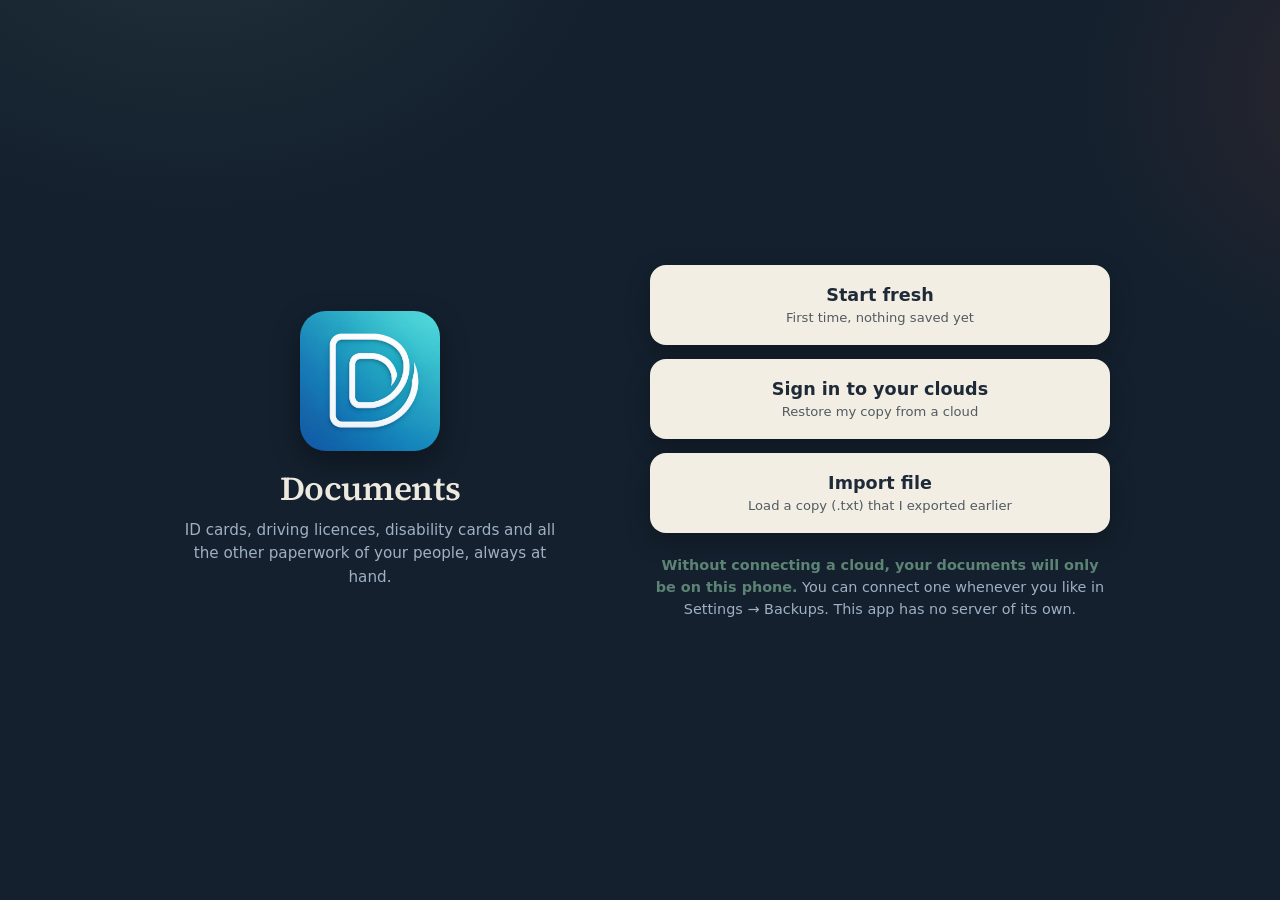
==== commit 888a084f: "varios Co-Authored-By: Claude Sonnet 5.5 <noreply@anthropic.com>" ====
--- a/index.html
+++ b/index.html
@@ -180,7 +180,6 @@
 
   <!-- Barra inferior de la portada (personas / categorías): sobre ella, el número de versión -->
   <nav class="barra-inferior" id="barra-inferior" aria-label="Menú principal">
-    <span id="version-pie"></span>
     <div class="barra-botones">
       <button class="btn-icono-top btn-barra" id="bar-buscar" type="button" aria-label="Buscar documento">
         <svg width="24" height="24" viewBox="0 0 24 24" fill="none"><circle cx="11" cy="11" r="7" stroke="currentColor" stroke-width="2"/><path d="M21 21l-4.3-4.3" stroke="currentColor" stroke-width="2" stroke-linecap="round"/></svg>
--- a/app.css
+++ b/app.css
@@ -130,6 +130,8 @@
 .ajustes .texto-sello{ min-width:0; }
 .ajustes .titular-sello{ font-family:var(--serif); font-size:1.4rem; font-weight:600; line-height:1.12; letter-spacing:-.01em; }
 .ajustes .detalle-sello{ margin:5px 0 0; font-size:.88rem; line-height:1.4; color:var(--text-dim); }
+.ajustes .grupo[hidden]{ display:none; }
+.ajustes #op-sync-ahora.sincronizando .icono-accion svg{ animation:girar .8s linear infinite; }
 .ajustes .ultima-sync{ margin:8px 0 0; font-size:.76rem; line-height:1.4; color:var(--text-dim); }
 
 /* Listas agrupadas: un solo panel con filas separadas por una línea fina */
@@ -253,7 +255,6 @@
 #vista-app:has(#pantalla-persona:not(.hidden)) .barra-inferior{ display:block; }
 body.modo-seleccion .barra-inferior{ display:none; } /* la barra de selección (fija, abajo) la sustituye */
 /* La versión queda FUERA de la barra: flota justo encima de ella (a la derecha), sin hacerla más alta */
-.barra-inferior #version-pie{ position:absolute; right:14px; bottom:100%; margin-bottom:4px; font-size:.66rem; color:var(--text-dim); opacity:.75; pointer-events:none; }
 .barra-botones{ display:flex; gap:8px; }
 .btn-icono-top.btn-barra{ flex:1; min-width:0; width:auto; height:auto; border-radius:var(--r-boton); flex-direction:column; gap:4px; padding:9px 0 8px; font-family:inherit; font-size:.68rem; font-weight:600; background:var(--ink-3); position:relative; cursor:pointer; }
 .btn-icono-top.btn-barra svg{ width:24px; height:24px; flex:none; }
@@ -290,7 +291,6 @@
   transform:translateZ(0);
 }
 /* La versión va abajo a la derecha de la pantalla principal, fuera de la barra de arriba */
-#version-pie{ position:fixed; right:14px; bottom:calc(8px + var(--safe-b)); font-size:.66rem; color:var(--text-dim); opacity:.75; pointer-events:none; z-index:5; }
 .topbar .marca{ display:flex; align-items:center; gap:8px; font-family:var(--serif); font-size:1.1rem; font-weight:600; flex:1; min-width:0; }
 .topbar .marca span#titulo-topbar{
   flex:1; min-width:0; line-height:1.15;
@@ -301,7 +301,7 @@
    se queda pegado al avatar, como estaba antes (ver ajustarTituloTopbar). */
 .topbar .marca span#titulo-topbar.centrado{ text-align:center; }
 /* Nombre largo: se reparte en dos líneas (ajustarTituloTopbar) */
-.topbar .marca span#titulo-topbar.dos-lineas{ display:-webkit-box; -webkit-box-orient:vertical; -webkit-line-clamp:2; white-space:normal; line-height:1.2; overflow:hidden; max-height:calc(2.4em + 7px); padding-bottom:5px; margin-bottom:-5px; }
+.topbar .marca span#titulo-topbar.dos-lineas{ display:-webkit-box; -webkit-box-orient:vertical; -webkit-line-clamp:2; white-space:normal; overflow-wrap:anywhere; line-height:1.2; overflow:hidden; max-height:calc(2.4em + 7px); padding-bottom:5px; margin-bottom:-5px; }
 .topbar .avatar-persona{ width:44px; height:44px; font-size:1rem; border-radius:var(--r-avatar-mini); flex:none; box-shadow:none; }
 .btn-icono-top{
   background:var(--ink-2); border:none; color:var(--text-light); width:44px; height:44px; border-radius:var(--r-redondo);
@@ -370,8 +370,8 @@
   box-shadow:0 16px 34px rgba(0,0,0,.4); outline:2px solid var(--stamp); outline-offset:3px;
 }
 .categoria-barra-nombre{
-  flex:1; min-width:0; background:none; border:none; color:inherit; font:inherit;
-  text-align:left; cursor:pointer; padding:0; overflow:hidden; text-overflow:ellipsis; white-space:nowrap;
+  flex:1; min-width:0; background:none; border:none; color:inherit; font:inherit; line-height:1.2;
+  text-align:left; cursor:pointer; padding:0; white-space:normal; overflow-wrap:anywhere;
 }
 .icon-btn-cat-bar{
   flex:none; width:32px; height:32px; margin-left:8px; border-radius:50%; border:none; cursor:pointer;
@@ -410,16 +410,17 @@
   -webkit-touch-callout:none; -webkit-user-select:none; user-select:none;
   display:flex; flex-direction:column; align-items:center; gap:8px; padding:4px; width:100%; min-width:0;
 }
-/* El hueco del nombre mide SIEMPRE una línea (--altura-nombre), sea el nombre largo o corto: así
-   todas las fichas de persona miden lo mismo y la separación de una a la siguiente no cambia
-   según cuánto ocupe el nombre. Los estilos que le cambian la letra o le ponen marco/relleno
-   al nombre redefinen --altura-nombre con la altura de su línea más lo que añaden. */
+/* El hueco del nombre mide como mínimo una línea (--altura-nombre) y crece si el nombre ocupa más (dos líneas o más), sin pisar
+   los botones de editar ni la ficha de debajo. Los estilos que le cambian la letra o le ponen marco/relleno al nombre
+   redefinen --altura-nombre con la altura de su línea más lo que añaden. */
 .persona-tile-clic{
   background:none; border:none; color:inherit; font:inherit; cursor:pointer; padding:0;
-  display:grid; grid-template-columns:minmax(0,1fr); grid-template-rows:auto var(--altura-nombre, calc(.95rem * 1.2));
+  display:grid; grid-template-columns:minmax(0,1fr); grid-template-rows:auto minmax(var(--altura-nombre, calc(.95rem * 1.2)), auto);
   justify-items:center; row-gap:10px; width:100%; min-width:0;
 }
 .persona-tile-clic > .nombre-persona{ align-self:start; }
+/* con el nombre en dos líneas o más, algo más de aire hasta lo que hay debajo (botones de editar o la ficha siguiente) */
+.persona-tile.nombre-largo{ padding-bottom:14px; }
 .acciones-persona-tile{ display:flex; gap:8px; }
 .icon-btn-persona-tile{
   width:30px; height:30px; border-radius:50%; border:none; cursor:pointer;
@@ -453,8 +454,7 @@
 .aviso-caducidad-persona.aviso{ background:#C77B22; }
 .aviso-caducidad-persona.caducado{ background:#E5342A; }
 .persona-tile .nombre-persona{
-  font-size:.95rem; font-weight:600; text-align:center; max-width:100%; line-height:1.2;
-  overflow:hidden; overflow-wrap:anywhere; display:-webkit-box; -webkit-box-orient:vertical; -webkit-line-clamp:1;
+  font-size:.95rem; font-weight:600; text-align:center; max-width:100%; line-height:1.2; overflow-wrap:anywhere;
 }
 .persona-tile.arrastrando-tile{
   z-index:30; cursor:grabbing; transition:none; pointer-events:none;
@@ -642,7 +642,7 @@
   padding:12px 14px 14px; min-width:0;
   display:flex; align-items:center; justify-content:space-between; gap:10px;
 }
-.doc-fila .doc-nombre{ font-size:.95rem; font-weight:600; color:var(--text-light); margin:0; overflow:hidden; text-overflow:ellipsis; white-space:nowrap; min-width:0; flex:1; }
+.doc-fila .doc-nombre{ font-size:.95rem; font-weight:600; color:var(--text-light); margin:0; white-space:normal; overflow-wrap:anywhere; min-width:0; flex:1; }
 .doc-fila .badge-mini{
   display:inline-block; flex:none; font-size:.78rem; font-weight:700; padding:3px 9px; border-radius:var(--r-chip);
   background:var(--ink-3); color:var(--text-dim);
@@ -731,7 +731,7 @@
 .galeria-pagina .miniatura .icono-pdf{ color:var(--text-dim); }
 .galeria-pagina-nombre{
   padding:10px 12px 12px; margin:0; font-size:.88rem; font-weight:600; color:var(--text-light);
-  overflow:hidden; text-overflow:ellipsis; white-space:nowrap;
+  white-space:normal; overflow-wrap:anywhere;
 }
 
 .modal-fondo{
@@ -796,6 +796,20 @@
   flex:1; min-width:0; background:var(--ink-3); border:1px solid var(--borde); border-radius:calc(var(--r-campo) - 1px);
   padding:8px 10px; font-size:.85rem; color:var(--text-light);
 }
+/* Nombre de una página: el nombre del documento va fijo delante (no se puede tocar) y solo se escribe lo que sigue. */
+.nombre-con-prefijo{
+  display:flex; align-items:center; flex:1; min-width:0; background:var(--ink-3); border:1px solid var(--borde);
+  border-radius:var(--r-campo); padding:0 10px; font-size:.9rem;
+}
+.nombre-con-prefijo:focus-within{ border-color:var(--seal); }
+.nombre-con-prefijo .prefijo-fijo{
+  flex:none; max-width:60%; overflow:hidden; text-overflow:ellipsis; white-space:nowrap; padding-right:.35em;
+  color:var(--text-dim); user-select:none; -webkit-user-select:none;
+}
+.nombre-con-prefijo input[type=search]{
+  flex:1; min-width:0; width:auto; border:0 !important; background:transparent !important; box-shadow:none !important;
+  outline:none; padding:9px 0 !important; font-size:inherit; color:var(--text-light);
+}
 .btn-quitar-pagina-subida{ flex:none; background:none; border:none; color:var(--text-dim); padding:6px; cursor:pointer; }
 #btn-anadir-pagina-subida{ margin-bottom:16px; }
 
@@ -811,13 +825,13 @@
   background:none; border:2px solid transparent; border-radius:14px; color:var(--text-dim); cursor:pointer; scroll-snap-align:center;
 }
 .opcion-persona .avatar-persona{ width:68px; height:68px; font-size:1rem; border-radius:var(--r-avatar-mini); box-shadow:none; }
-.opcion-persona .op-nombre{ font-size:.78rem; line-height:1.2; max-width:100%; overflow:hidden; text-overflow:ellipsis; white-space:nowrap; }
+.opcion-persona .op-nombre{ font-size:.78rem; line-height:1.2; max-width:100%; white-space:normal; overflow-wrap:anywhere; text-align:center; }
 .opcion-persona.activa{ border-color:var(--stamp); color:var(--text-light); background:color-mix(in srgb, var(--stamp) 12%, transparent); }
 .opcion-persona.activa .op-nombre{ font-weight:700; }
 .opcion-categoria{
-  flex:none; max-width:170px; padding:9px 16px; border-radius:999px; border:2px solid transparent; cursor:pointer;
-  background:var(--color-categoria, var(--ink-3)); color:#fff; font-size:.85rem; font-weight:600; filter:saturate(.35) brightness(.8);
-  overflow:hidden; text-overflow:ellipsis; white-space:nowrap; scroll-snap-align:center;
+  flex:none; max-width:min(240px, 70vw); padding:9px 16px; border-radius:22px; border:2px solid transparent; cursor:pointer;
+  background:var(--color-categoria, var(--ink-3)); color:#fff; font-size:.85rem; font-weight:600; line-height:1.2; filter:saturate(.35) brightness(.8);
+  white-space:normal; overflow-wrap:anywhere; text-align:center; scroll-snap-align:center;
 }
 .opcion-categoria.activa{ filter:none; border-color:var(--text-light); box-shadow:0 0 0 2px var(--ink-2), 0 0 0 4px var(--stamp); }
 .selector-personas .flecha-personas{ top:34px; }
@@ -846,7 +860,7 @@
 .grid-iconos-avatar{ display:grid; grid-template-columns:repeat(6, 1fr); gap:8px; margin:0 0 18px; }
 .img-letra{ display:block; width:100%; height:100%; object-fit:cover; border-radius:inherit; pointer-events:none; }
 .opcion-icono{
-  aspect-ratio:1/1; border-radius:50%; border:2px solid transparent; background:var(--ink-3);
+  aspect-ratio:1/1; border-radius:12px; border:2px solid transparent; background:var(--ink-3);
   display:flex; align-items:center; justify-content:center; cursor:pointer; padding:0; overflow:hidden;
 }
 .opcion-icono.activo{ border-color:var(--stamp); }
@@ -870,6 +884,12 @@
 .recorte-giro-barra{ flex:1; min-width:0; display:flex; flex-direction:column; align-items:center; gap:2px; }
 .recorte-giro-grados{ font-size:.78rem; color:var(--text-dim); font-variant-numeric:tabular-nums; }
 .recorte-giro-barra input[type=range]{ width:100%; margin:0; height:28px; accent-color:var(--stamp); touch-action:pan-y; }
+.recorte-orientacion{ display:flex; justify-content:center; margin:2px 0 4px; }
+.recorte-orientacion button{
+  display:inline-flex; align-items:center; gap:8px; background:none; border:1px solid var(--borde); color:var(--text-light);
+  border-radius:var(--r-pill); padding:7px 16px; font:inherit; font-size:.8rem; cursor:pointer;
+}
+.recorte-orientacion button:active{ background:var(--ink-3); }
 .recorte-auto{
   display:flex; flex-wrap:wrap; align-items:center; justify-content:center; gap:8px 12px;
   min-height:34px; margin:-8px 0 14px; font-size:.78rem; color:var(--text-dim); text-align:center;
@@ -1091,7 +1111,7 @@
 html[data-skin="pixeles"] h1, html[data-skin="pixeles"] h3{ font-weight:700; letter-spacing:0; }
 html[data-skin="pixeles"] .modal h3{ font-size:1.25rem; }
 html[data-skin="pixeles"] .doc-nombre, html[data-skin="pixeles"] .persona-tile .nombre-persona{ font-weight:700; font-size:1.05rem; }
-html[data-skin="pixeles"] #version-pie, html[data-skin="pixeles"] .version-fila{ font-family:var(--mono); font-size:.5rem; font-weight:400; }
+html[data-skin="pixeles"] .version-fila{ font-family:var(--mono); font-size:.5rem; font-weight:400; }
 /* La letra pixelada se lee mejor en peso normal: en negrita la C se cierra y parece una O */
 html[data-skin="pixeles"] *{ font-weight:400 !important; }
 html[data-skin="pixeles"] .modal{ border-top:4px solid var(--borde-px); }
@@ -1156,11 +1176,11 @@
 html[data-skin="chicle"]{ --fondo-login:var(--ink); }
 html[data-skin="chicle"]{ --fondo-login:radial-gradient(420px 380px at 8% 0%, color-mix(in srgb, var(--c1) 50%, transparent), transparent 70%), radial-gradient(440px 400px at 100% 18%, color-mix(in srgb, var(--c4) 46%, transparent), transparent 70%), radial-gradient(520px 440px at 40% 110%, color-mix(in srgb, var(--c3) 46%, transparent), transparent 70%), var(--ink); }
 /* Cada elemento repetido toma un caramelo distinto: rosa, menta, limón, celeste y lila */
-html[data-skin="chicle"] :is(.galeria-pagina, .chip, .grupo-documentos, .persona-tile):nth-child(5n+1){ --caramelo:var(--c1); }
-html[data-skin="chicle"] :is(.galeria-pagina, .chip, .grupo-documentos, .persona-tile):nth-child(5n+2){ --caramelo:var(--c2); }
-html[data-skin="chicle"] :is(.galeria-pagina, .chip, .grupo-documentos, .persona-tile):nth-child(5n+3){ --caramelo:var(--c3); }
-html[data-skin="chicle"] :is(.galeria-pagina, .chip, .grupo-documentos, .persona-tile):nth-child(5n+4){ --caramelo:var(--c4); }
-html[data-skin="chicle"] :is(.galeria-pagina, .chip, .grupo-documentos, .persona-tile):nth-child(5n+5){ --caramelo:var(--c5); }
+html[data-skin="chicle"] :is(.chip, .persona-tile):nth-child(5n+1){ --caramelo:var(--c1); }
+html[data-skin="chicle"] :is(.chip, .persona-tile):nth-child(5n+2){ --caramelo:var(--c2); }
+html[data-skin="chicle"] :is(.chip, .persona-tile):nth-child(5n+3){ --caramelo:var(--c3); }
+html[data-skin="chicle"] :is(.chip, .persona-tile):nth-child(5n+4){ --caramelo:var(--c4); }
+html[data-skin="chicle"] :is(.chip, .persona-tile):nth-child(5n+5){ --caramelo:var(--c5); }
 html[data-skin="chicle"] body{ background-image:radial-gradient(circle, color-mix(in srgb, var(--c1) 30%, transparent) 4px, transparent 4.6px), radial-gradient(circle, color-mix(in srgb, var(--c4) 28%, transparent) 4px, transparent 4.6px); background-size:52px 52px; background-position:0 0, 26px 26px; }
 html[data-skin="chicle"] .topbar{ background:linear-gradient(90deg, var(--c1), var(--c5) 55%, var(--c4)); border-bottom:4px solid var(--ink-2); box-shadow:0 6px 0 color-mix(in srgb, var(--c1) 40%, transparent); backdrop-filter:none; }
 html[data-skin="chicle"] .topbar .marca, html[data-skin="chicle"] .btn-volver{ color:var(--sobre-acento); }
@@ -1172,11 +1192,12 @@
 html[data-skin="chicle"] h1, html[data-skin="chicle"] h3{ font-weight:700; letter-spacing:0; }
 html[data-skin="chicle"] .persona-tile .avatar-persona{ box-shadow:0 0 0 5px var(--ink), 0 0 0 9px var(--caramelo, var(--stamp)), 0 14px 22px color-mix(in srgb, var(--caramelo, var(--stamp)) 42%, transparent); }
 html[data-skin="chicle"] .persona-tile .nombre-persona{ width:fit-content; max-width:100%; margin-top:8px; padding:3px 14px; border-radius:999px; background:var(--caramelo, var(--stamp)); color:var(--sobre-acento); font-weight:600; font-size:1rem; }
-html[data-skin="chicle"] .titulo-grupo{ display:inline-flex; width:fit-content; padding:5px 14px 5px 11px; border-radius:999px; background:var(--caramelo, var(--c1)); color:var(--sobre-acento); font-size:.82rem; font-weight:700; letter-spacing:.05em; box-shadow:0 3px 0 rgba(0,0,0,.16); }
-html[data-skin="chicle"] .titulo-grupo .punto-grupo{ background:var(--sobre-acento); }
-html[data-skin="chicle"] .doc-fila{ border:3px solid var(--caramelo, var(--c1)); box-shadow:0 6px 0 var(--caramelo, var(--c1)); background:color-mix(in srgb, var(--color-categoria, var(--ink-2)) 75%, var(--ink-2)); }
-html[data-skin="chicle"] .galeria-pagina{ border:3px solid var(--caramelo, var(--c1)); box-shadow:0 6px 0 var(--caramelo, var(--c1)); background:color-mix(in srgb, var(--color-categoria, var(--ink-2)) 75%, var(--ink-2)); }
-html[data-skin="chicle"] :is(.doc-fila, .galeria-pagina):active{ transform:translateY(4px); box-shadow:0 2px 0 var(--caramelo, var(--c1)); }
+/* Los documentos (y sus títulos de grupo) llevan el color de su categoría; las personas no llevan color propio dentro de las categorías */
+html[data-skin="chicle"] .titulo-grupo{ display:inline-flex; width:fit-content; padding:5px 14px 5px 11px; border-radius:999px; background:var(--color-categoria, var(--c1)); color:#fff; text-shadow:0 1px 0 rgba(0,0,0,.28); font-size:.82rem; font-weight:700; letter-spacing:.05em; box-shadow:0 3px 0 rgba(0,0,0,.16); }
+html[data-skin="chicle"] .titulo-grupo .punto-grupo{ background:#fff; }
+html[data-skin="chicle"] .titulo-grupo:has(.avatar-mini-grupo){ padding:0; background:none; box-shadow:none; color:var(--text-light); text-shadow:none; letter-spacing:.03em; }
+html[data-skin="chicle"] :is(.doc-fila, .galeria-pagina){ border:3px solid var(--color-categoria, var(--c1)); box-shadow:0 6px 0 var(--color-categoria, var(--c1)); background:color-mix(in srgb, var(--color-categoria, var(--ink-2)) 60%, var(--ink-2)); }
+html[data-skin="chicle"] :is(.doc-fila, .galeria-pagina):active{ transform:translateY(4px); box-shadow:0 2px 0 var(--color-categoria, var(--c1)); }
 html[data-skin="chicle"] .lista-docs, html[data-skin="chicle"] .galeria-paginas{ gap:16px; }
 html[data-skin="chicle"] .categoria-barra{ border:3px solid #fff; box-shadow:0 6px 0 rgba(0,0,0,.20); font-weight:700; }
 html[data-skin="chicle"] .doc-nombre{ font-weight:600; font-size:1.02rem; }
@@ -1295,6 +1316,8 @@
     linear-gradient(180deg, rgba(255,255,255,.07), transparent 50%, rgba(0,0,0,.07)),
     var(--color-categoria, #888); }
 html[data-skin="comic"] .categoria-barra > *{ position:relative; }
+/* el aviso de caducidad de la barra no usa los desplazamientos right/bottom de su versión sobre el avatar (con position:relative lo corrían encima del nombre) */
+html[data-skin="comic"] .categoria-barra > .aviso-caducidad-persona{ right:auto; bottom:auto; }
 html[data-skin="comic"] .categoria-barra:active{ transform:translate(3px,3px); }
 html[data-skin="comic"] .categoria-barra:active::before{ box-shadow:2px 2px 0 var(--text-light); }
 /* Filtro de categorías: globitos de texto (los de categoría, en gris) */
@@ -1458,6 +1481,8 @@
   -webkit-mask:var(--marco-metal) center/100% 100% no-repeat, url('skin-metalico-pozo.svg') center/100% 100% no-repeat;
   mask:var(--marco-metal) center/100% 100% no-repeat, url('skin-metalico-pozo.svg') center/100% 100% no-repeat;
 }
+/* La letra del avatar llena todo el cuadrado del pozo, pero el pozo tiene el chaflán arriba a la derecha: se recorta con su misma forma (la de FORMA_POZO_METALICO en app.js) */
+html[data-skin="metalico"] .persona-tile .avatar-persona > .img-letra{ clip-path:polygon(3.33% 0, 61.33% 0, 100% 34.33%, 100% 96.67%, 96.67% 100%, 3.33% 100%, 0 96.67%, 0 3.33%); border-radius:0; }
 html[data-skin="metalico"] .grid-personas.pocas.tres .persona-tile .avatar-persona{ --av:min(100%, 150px); }
 html[data-skin="metalico"] .persona-tile .avatar-persona::after{
   content:''; position:absolute; inset:0; z-index:1; pointer-events:none;
@@ -1516,14 +1541,9 @@
 
 /* Placa de nombre remachada: un "tornillo" a cada lado, como una etiqueta atornillada */
 html[data-skin="metalico"] .persona-tile .nombre-persona{
-  /* El nombre no se recorta a una línea: cabe hasta en DOS (por eso --altura-nombre reserva sitio
-     para dos, ver más abajo). Si aun así no cupiera, se recorta con puntos suspensivos —
-     -webkit-line-clamp cuando el navegador lo aplique, y el tope de altura (max-height) siempre,
-     que es lo que de verdad evita que una tercera línea asome por debajo de la placa: al ser un
-     elemento de la rejilla (grid) de la ficha, el navegador "bloquea" el display a flow-root, y
-     con flow-root -webkit-line-clamp no hace nada por sí solo. */
-  position:relative; display:-webkit-box; width:fit-content; -webkit-box-orient:vertical; -webkit-line-clamp:2; overflow:hidden;
-  line-height:1.2; max-height:calc(.78rem * 1.2 * 2 + 8px);
+  /* El nombre nunca se recorta: la placa crece con las líneas que haga falta (la fila de la ficha es
+     minmax(--altura-nombre, auto), así que se adapta). */
+  position:relative; width:fit-content; line-height:1.2; overflow-wrap:anywhere;
   max-width:100%; font-size:.78rem; font-weight:700; text-align:center;
   text-transform:uppercase; letter-spacing:.04em; padding:4px 16px; border-radius:3px;
   background:linear-gradient(165deg, var(--ink-3), var(--ink-2) 60%, var(--ink) 100%);
@@ -1546,7 +1566,7 @@
 html[data-skin="metalico"] .barra-inferior::before{ content:''; display:block; height:6px; margin:-8px -10px 8px; background:repeating-linear-gradient(135deg, var(--stamp) 0 9px, #1a1a1a 9px 18px); }
 
 /* Menús de opciones de documento, página y persona (mismo diseño que Ajustes) */
-html .ajustes .ajustes-titulo.titulo-menu{ font-size:1.3rem; line-height:1.2; overflow-wrap:anywhere; display:-webkit-box; -webkit-box-orient:vertical; -webkit-line-clamp:2; overflow:hidden; }
+html .ajustes .ajustes-titulo.titulo-menu{ font-size:1.3rem; line-height:1.2; overflow-wrap:anywhere; }
 .ajustes .texto-menu{ margin:-8px 0 0; color:var(--text-dim); font-size:.85rem; line-height:1.45; }
 .fila-accion.fila-cat{ grid-template-columns:38px minmax(0,1fr) auto; }
 .fila-accion .marca-actual{ display:flex; color:var(--seal); }
